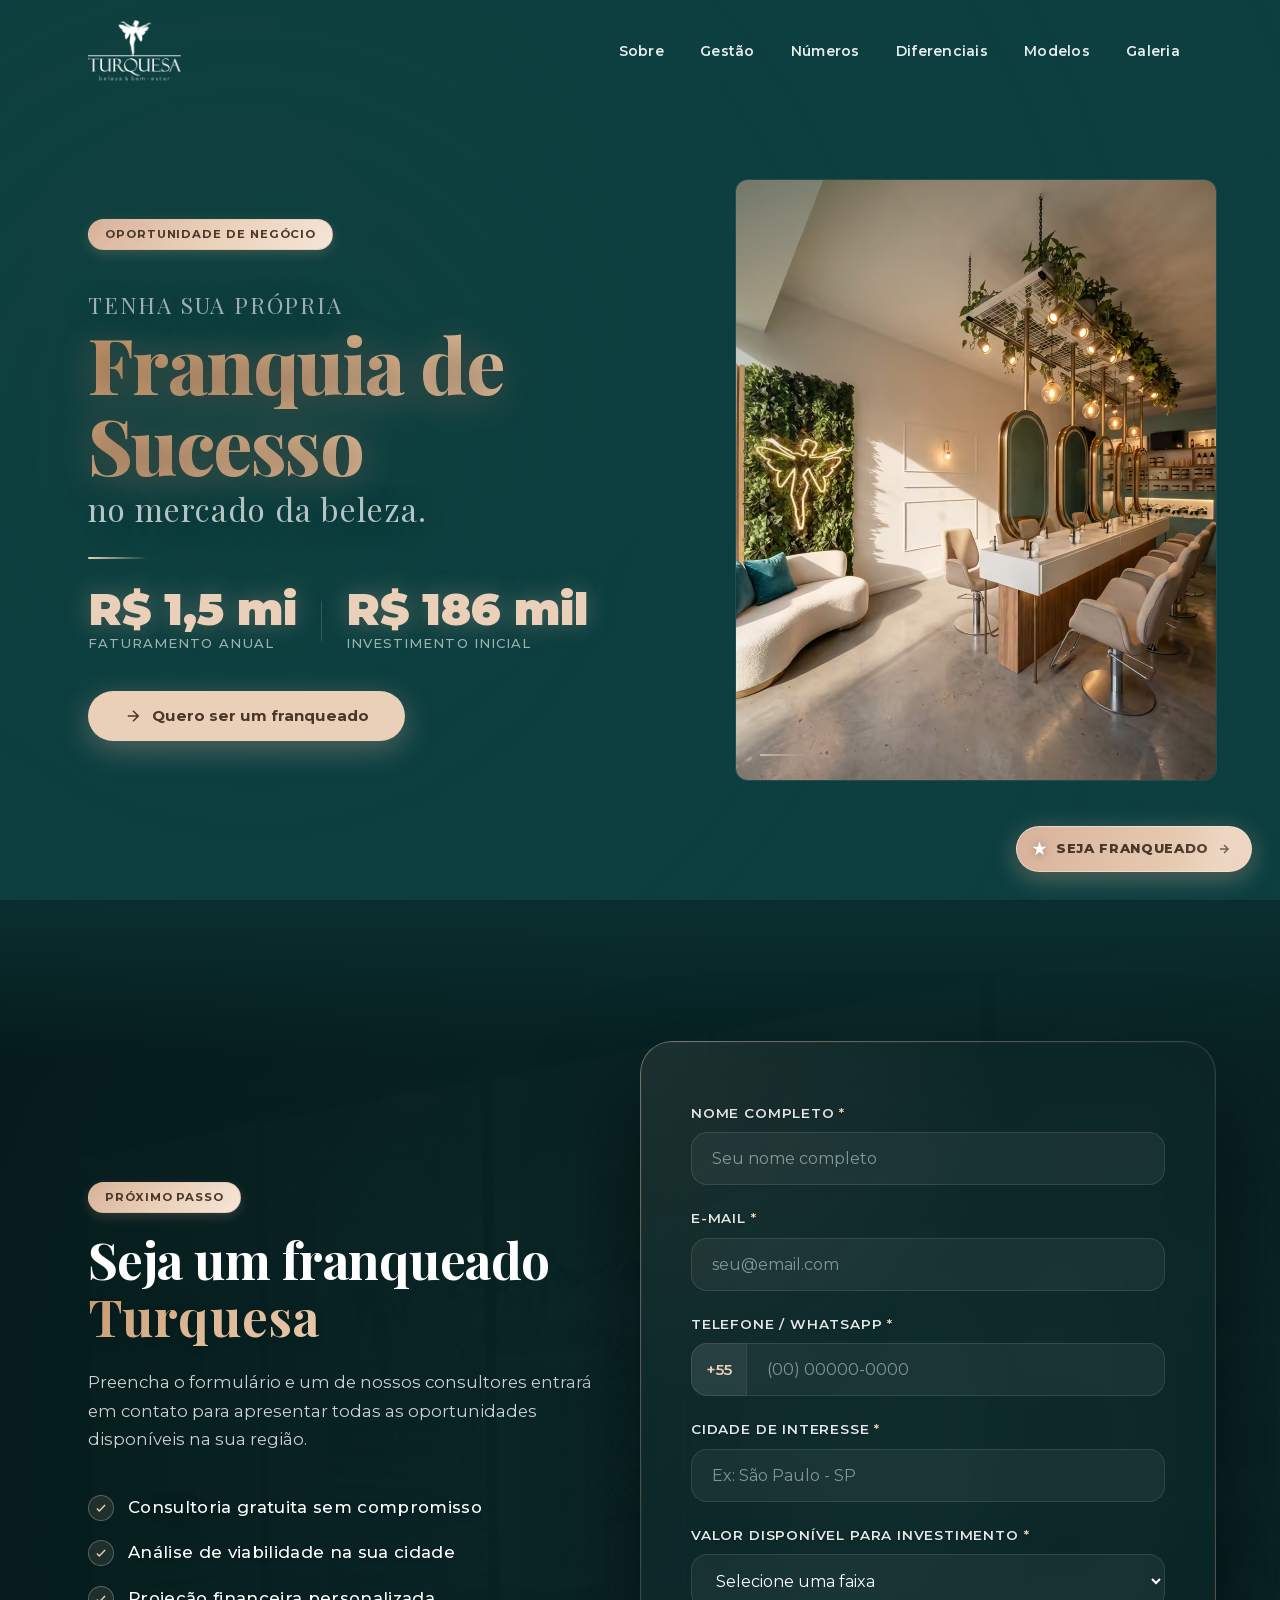
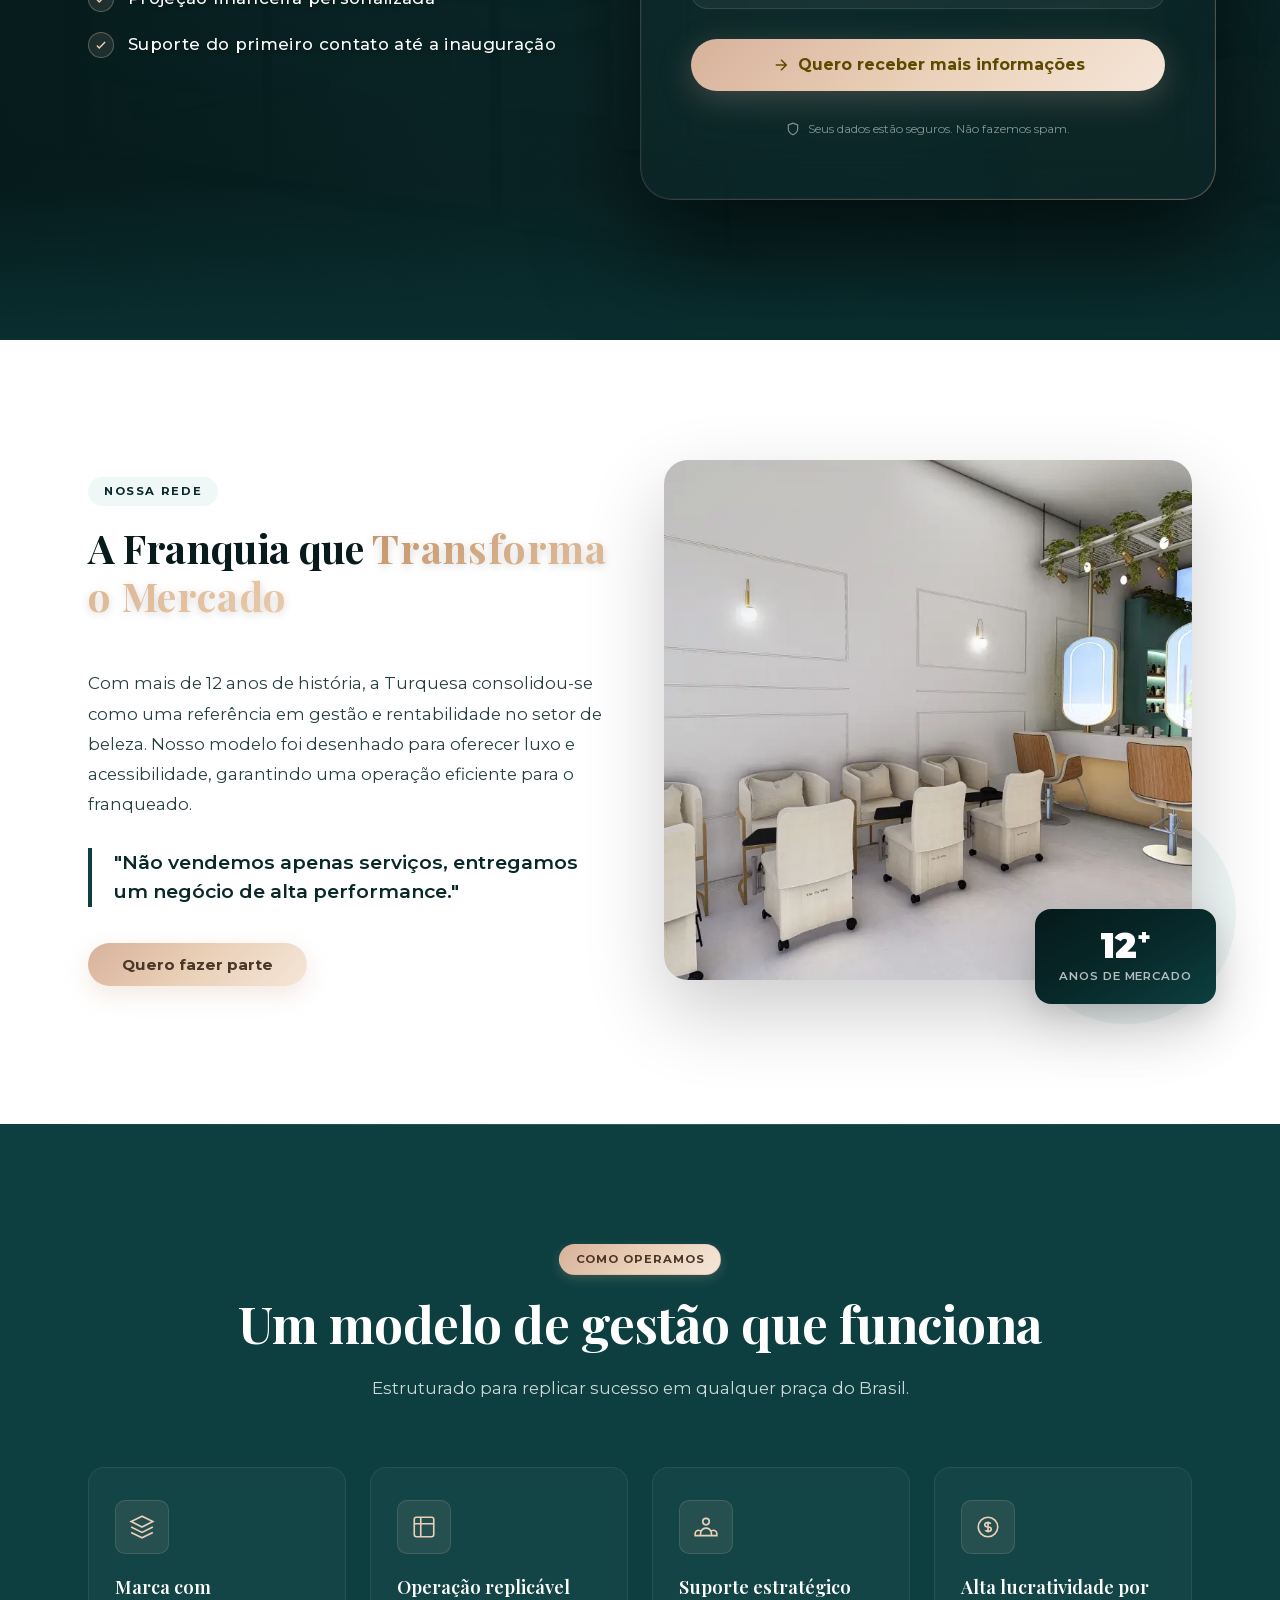
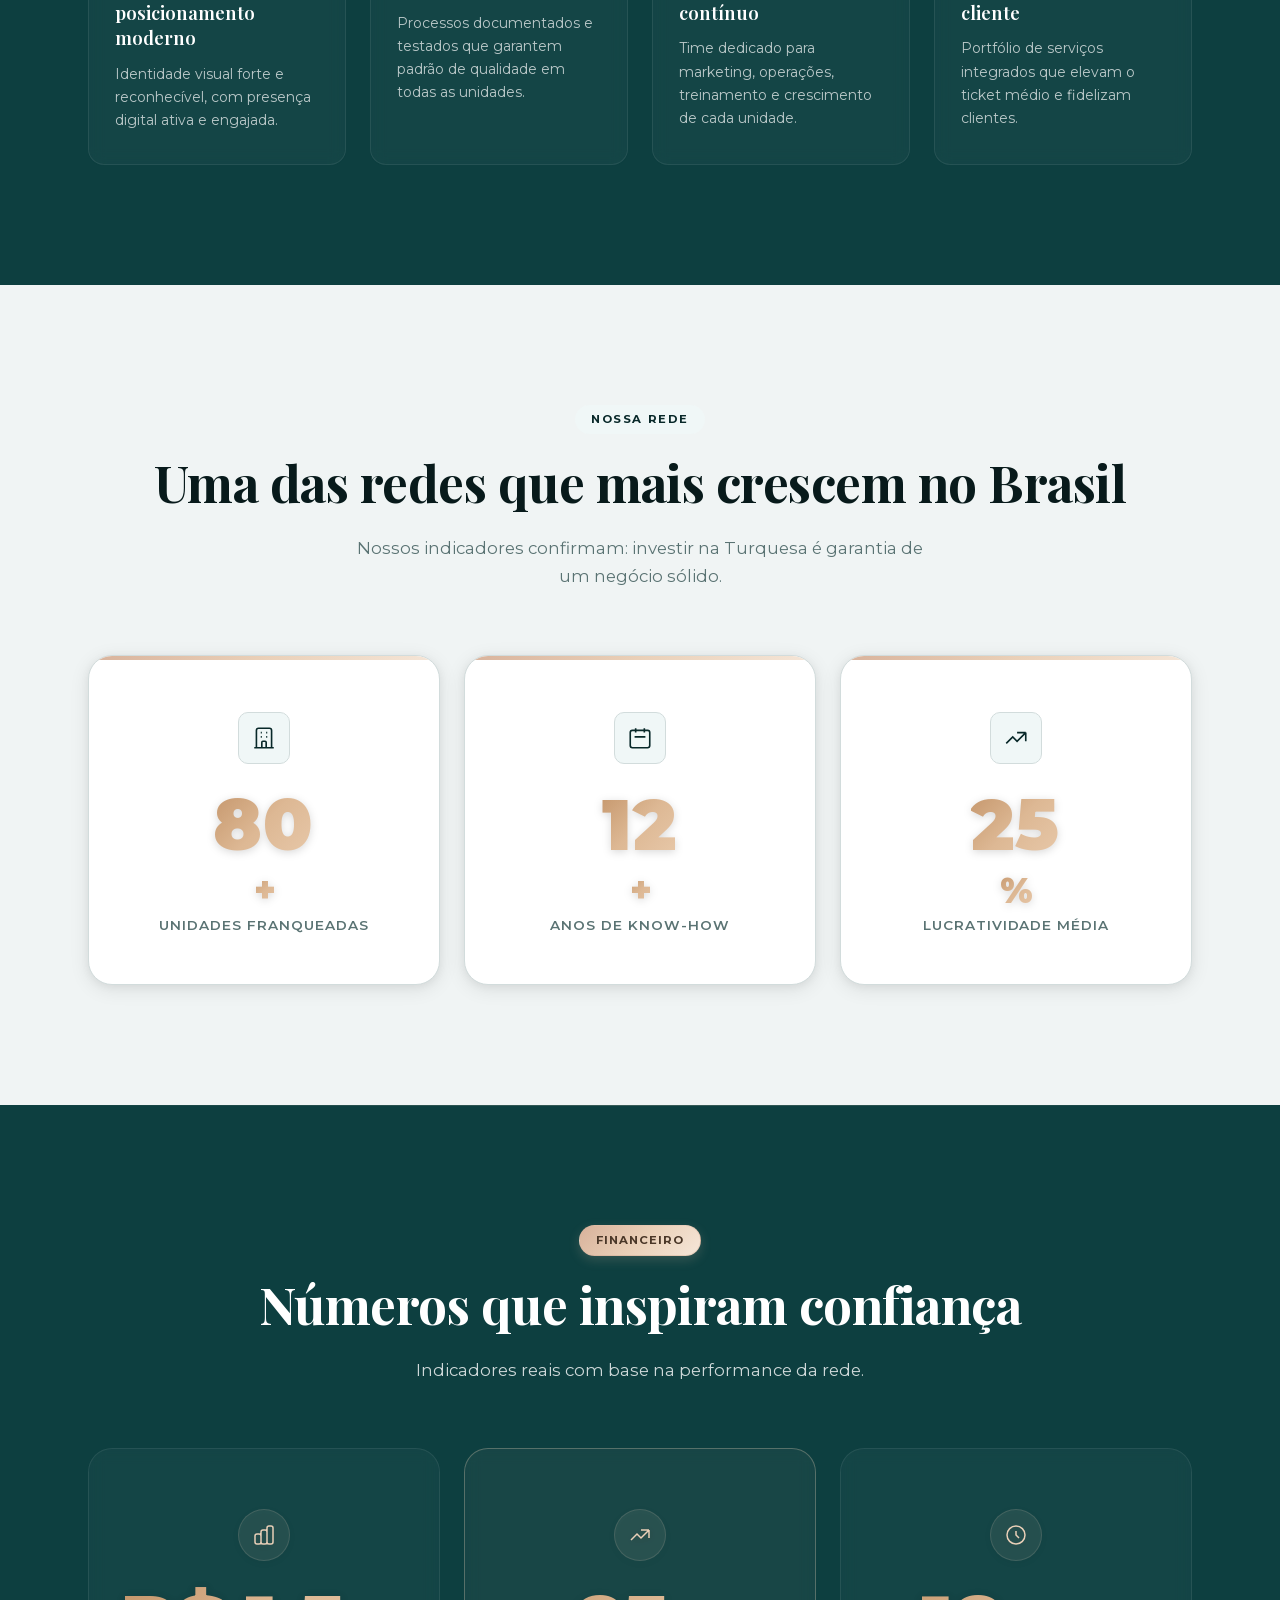
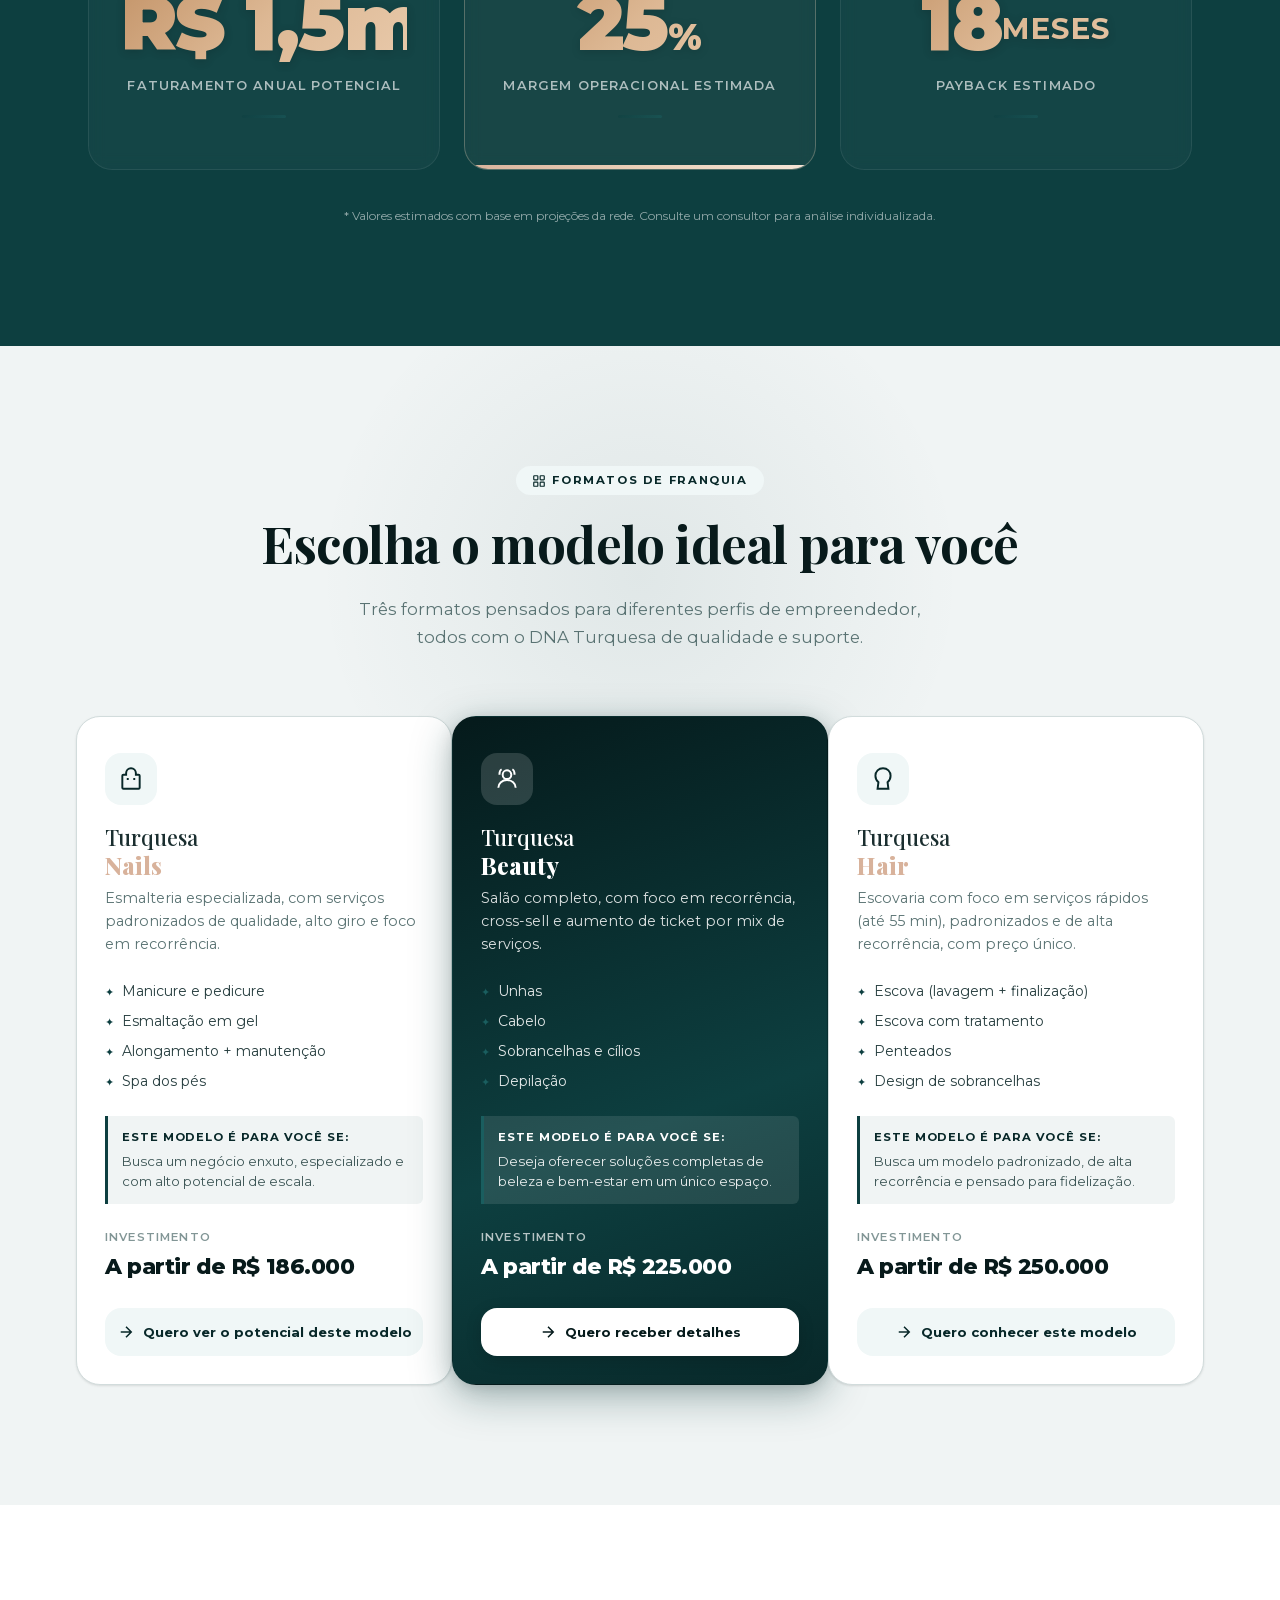
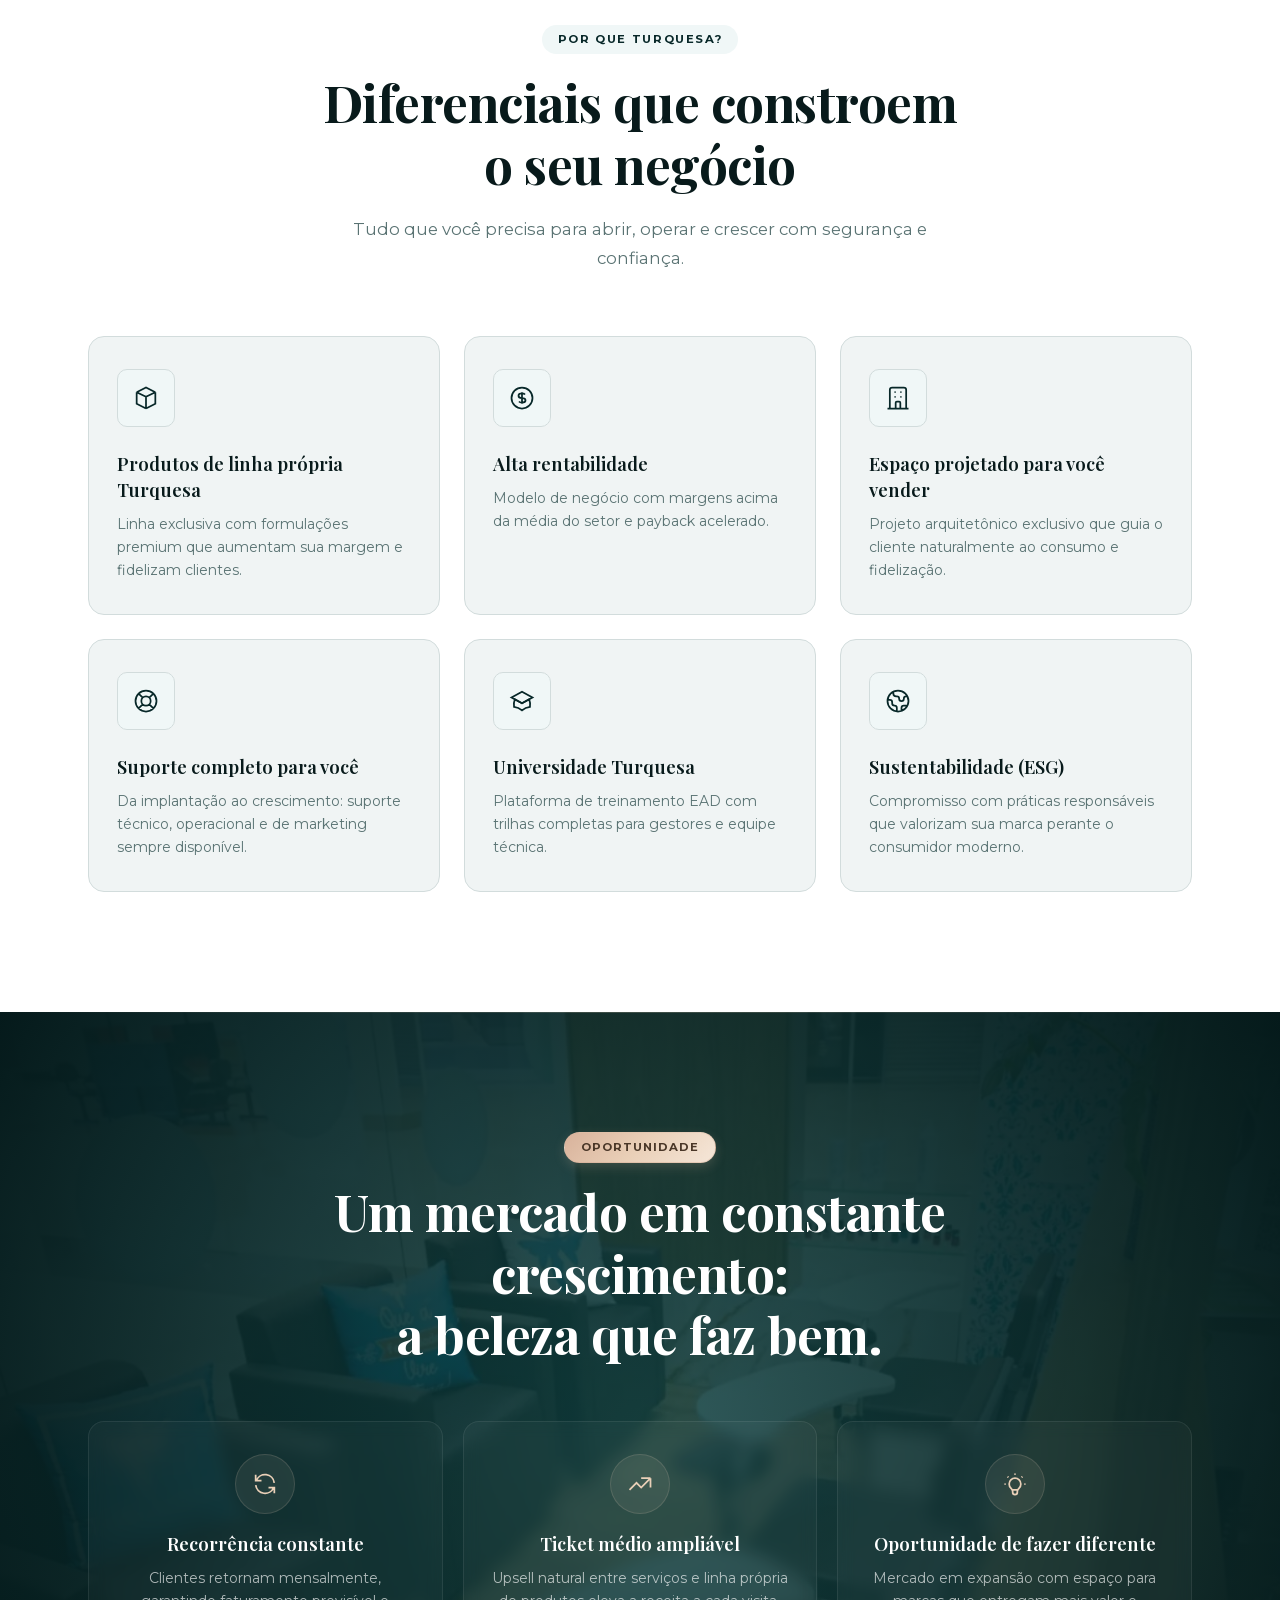
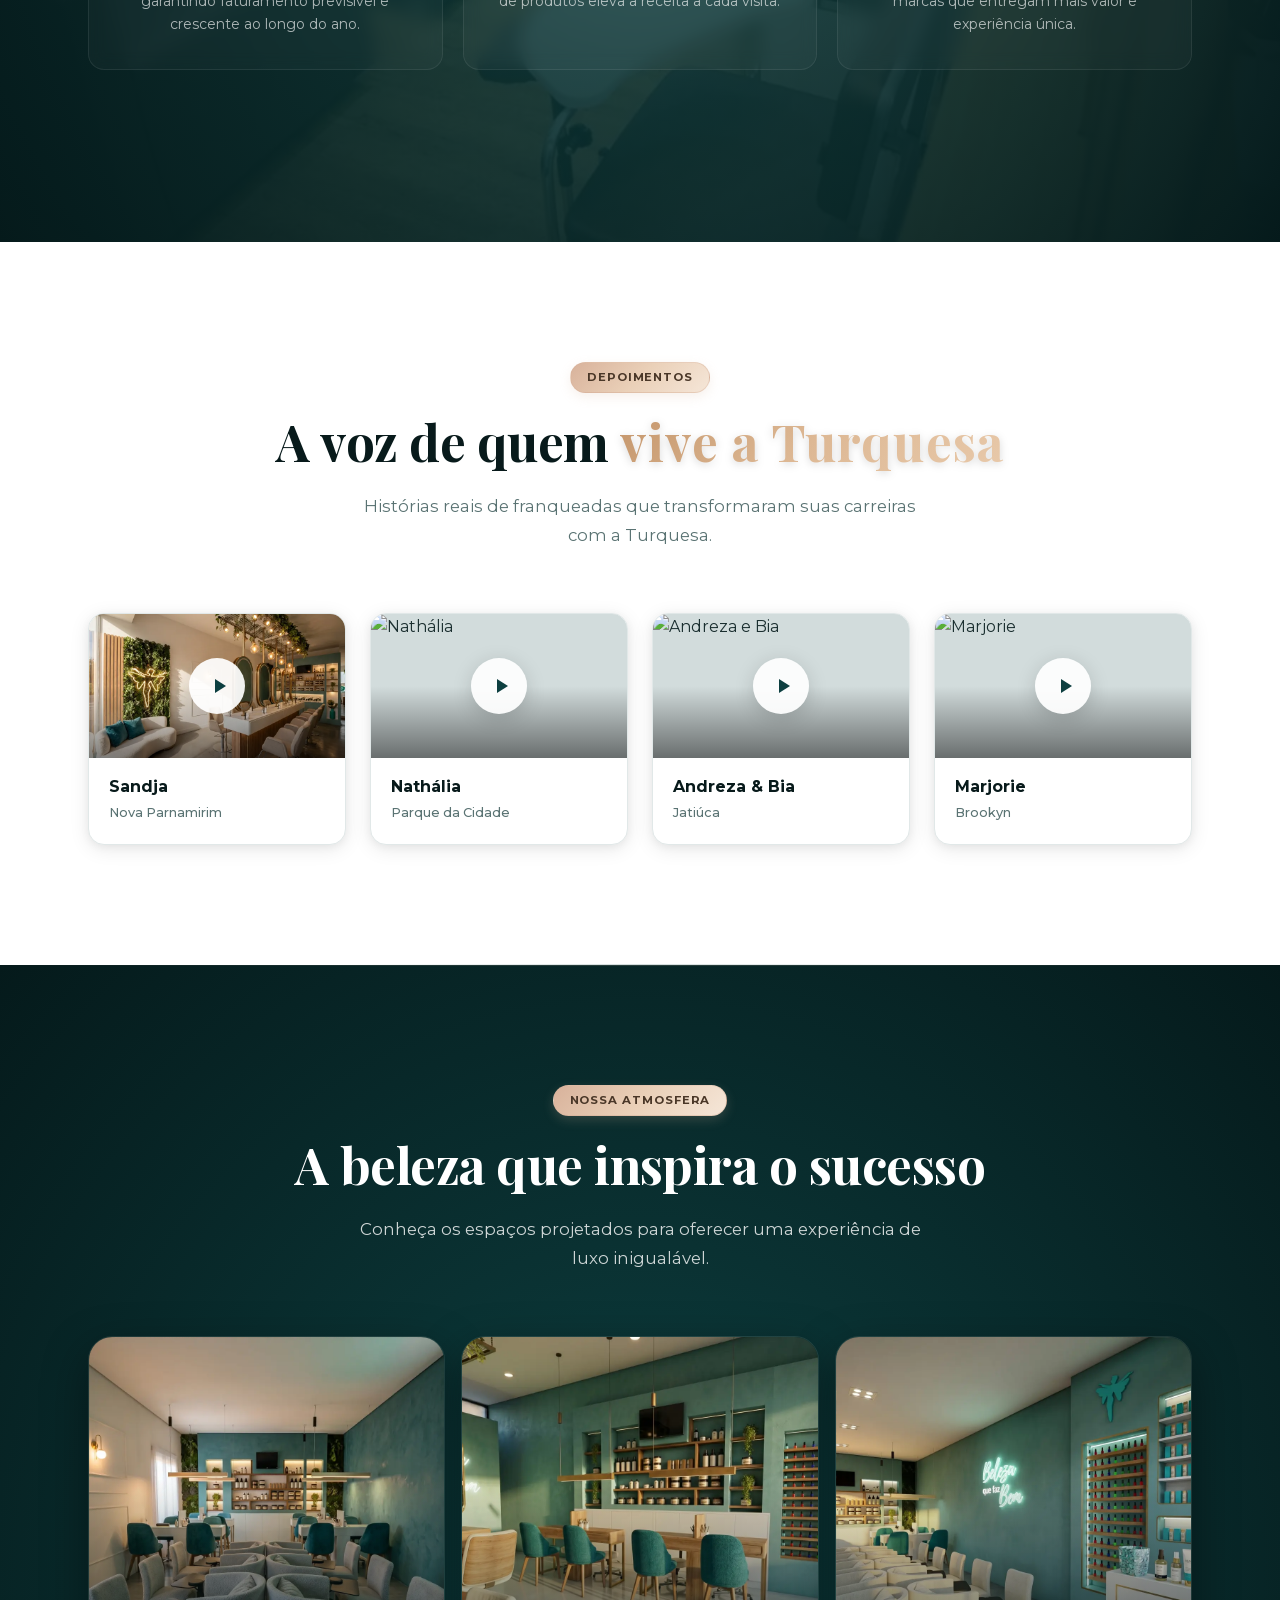
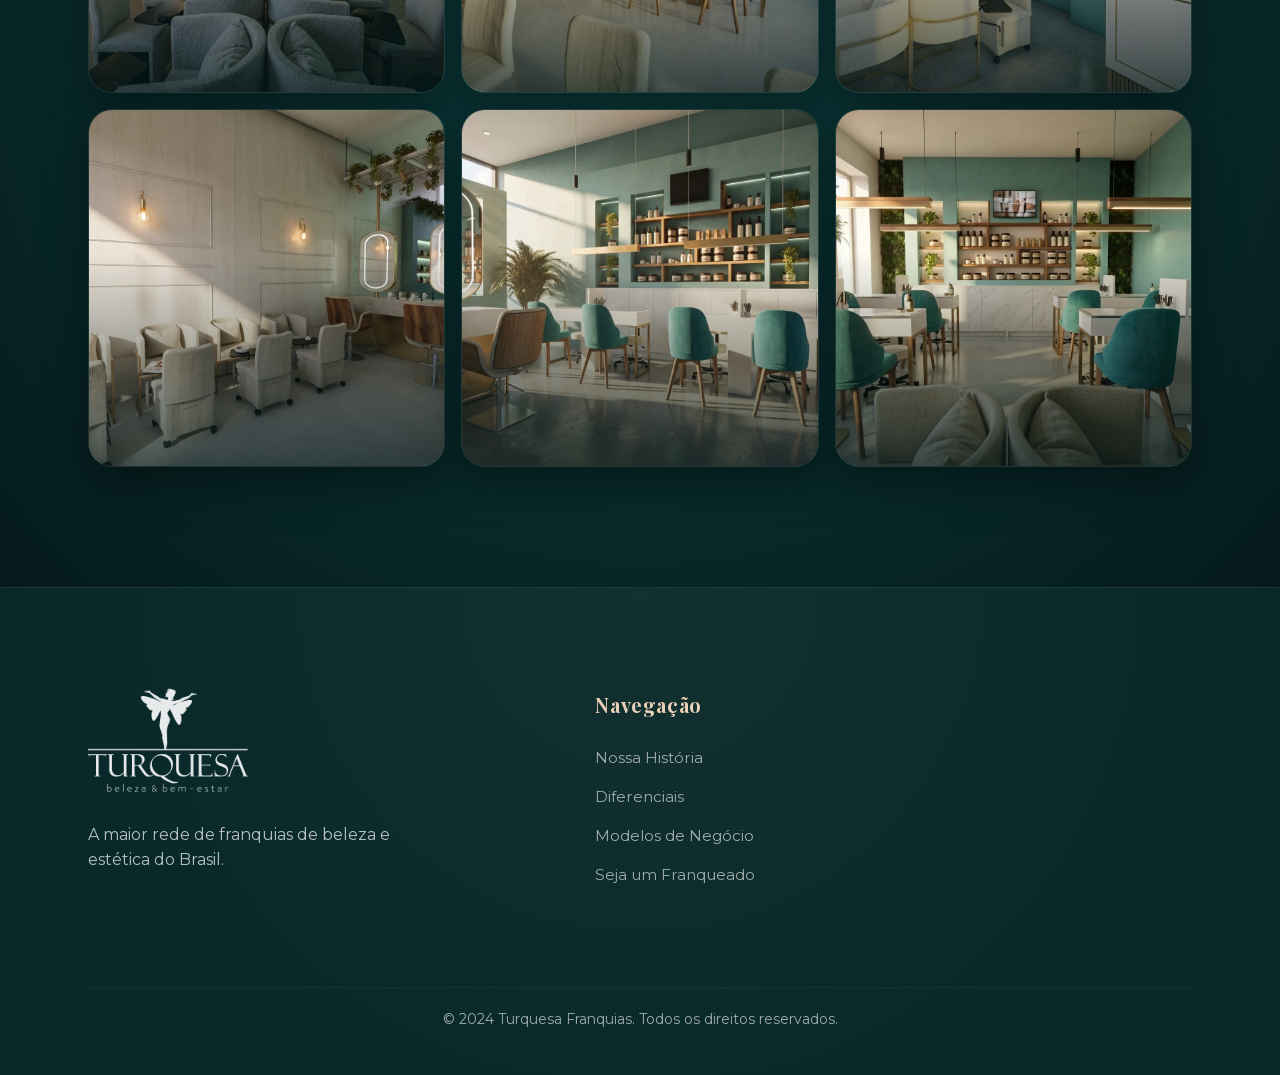
==== index.html @ f32831e0 "perf: otimiza LCP da landing page para <2.5s - self-hosts fontes Montserrat e Playfair Display (remo" ====
<!DOCTYPE html>
<html lang="pt-BR">
<head>
  <meta charset="UTF-8">
  <meta name="viewport" content="width=device-width, initial-scale=1.0">
  <meta name="description" content="Seja um franqueado Turquesa. Franquia de salão de beleza com mais de 12 anos de mercado, 80+ unidades e suporte completo. Empreenda na beleza com quem entende do negócio.">
  <meta name="keywords" content="franquia salão de beleza, franquia turquesa, empreender beleza, franquia rentável, beleza e bem-estar">
  <meta name="robots" content="index, follow">

  <meta property="og:type" content="website">
  <meta property="og:title" content="Turquesa – Franquia de Salão de Beleza">
  <meta property="og:description" content="Mais do que uma franquia: um modelo pensado para crescer com você. 80+ unidades, +12 anos de mercado.">
  <meta property="og:image" content="https://ggbarcelos.github.io/lp_turquesa/img/og-banner.jpg">
  <meta property="og:image:width" content="1200">
  <meta property="og:image:height" content="630">
  <meta property="og:image:alt" content="Interior do salão Turquesa – ambiente sofisticado e moderno">
  <meta property="og:url" content="https://ggbarcelos.github.io/lp_turquesa/">
  <meta property="og:locale" content="pt_BR">
  <meta property="og:site_name" content="Turquesa Franquias">

  <meta name="twitter:card" content="summary_large_image">
  <meta name="twitter:title" content="Turquesa – Franquia de Salão de Beleza">
  <meta name="twitter:description" content="Empreenda na beleza com uma marca que encanta clientes há mais de 12 anos.">
  <meta name="twitter:image" content="https://ggbarcelos.github.io/lp_turquesa/img/og-banner.jpg">
  <meta name="twitter:image:alt" content="Interior do salão Turquesa – ambiente sofisticado e moderno">

  <title>Turquesa – Franquia de Salão de Beleza</title>

  <link rel="icon" type="image/x-icon" href="img/favicon/favicon.ico">
  <link rel="icon" type="image/png" sizes="16x16" href="img/favicon/favicon-16x16.png">
  <link rel="icon" type="image/png" sizes="32x32" href="img/favicon/favicon-32x32.png">
  <link rel="icon" type="image/png" sizes="96x96" href="img/favicon/favicon-96x96.png">
  <link rel="apple-touch-icon" sizes="180x180" href="img/favicon/favicon-180x180.png">
  <link rel="icon" type="image/png" sizes="192x192" href="img/favicon/favicon-192x192.png">
  <link rel="icon" type="image/png" sizes="512x512" href="img/favicon/favicon-512x512.png">
  <meta name="theme-color" content="#0D3F40">
  <link rel="preconnect" href="https://i.ytimg.com">
  <link rel="preload" as="image" href="img/img_hero.avif" fetchpriority="high" media="(min-width: 768px)">
  <link rel="preload" as="image" href="img/img_hero-mobile.avif" fetchpriority="high" media="(max-width: 767.98px)">
  <link rel="preload" as="font" type="font/woff2" crossorigin href="fonts/montserrat.woff2" fetchpriority="high">
  <link rel="preload" as="font" type="font/woff2" crossorigin href="fonts/playfair-display.woff2">
  <style>
    @font-face{font-family:'Montserrat';font-style:normal;font-weight:300 900;font-display:swap;src:url('fonts/montserrat.woff2') format('woff2')}
    @font-face{font-family:'Playfair Display';font-style:normal;font-weight:400 900;font-display:swap;src:url('fonts/playfair-display.woff2') format('woff2')}
  </style>
  <style>
    :root{--green:#0D3F40;--green-dark:#082829;--green-deep:#051a1b;--green-light:#1a5e5f;--green-pale:#f0f7f7;--green-glow:rgba(13,63,64,0.3);--gold:#EAD0B8;--gold-dark:#D8B29B;--gold-light:#F5E6D8;--white:#FFFFFF;--gray-50:#F0F4F4;--gray-100:#E1E8E8;--gray-200:#D2DCDC;--gray-300:#B4C3C3;--gray-400:#829696;--gray-500:#5A7373;--gray-600:#3C5555;--gray-700:#283F40;--gray-800:#1A2E2F;--gray-900:#081A1B;--gradient:linear-gradient(135deg,var(--green-deep),var(--green),var(--green-light));--gradient-dark:linear-gradient(150deg,var(--green-deep) 0%,var(--green-dark) 50%,var(--green) 100%);--gradient-card:linear-gradient(135deg,var(--green),var(--green-light));--gradient-gold:linear-gradient(135deg,var(--gold-dark) 0%,var(--gold) 50%,var(--gold-light) 100%);--shadow-sm:0 1px 3px rgba(0,0,0,0.07),0 1px 2px rgba(0,0,0,0.04);--shadow-md:0 4px 20px rgba(0,0,0,0.09),0 2px 8px rgba(0,0,0,0.05);--shadow-lg:0 20px 60px rgba(0,0,0,0.14),0 8px 24px rgba(0,0,0,0.08);--shadow-xl:0 32px 80px rgba(0,0,0,0.20);--shadow-green:0 8px 32px rgba(13,63,64,0.25);--shadow-gold:0 8px 32px rgba(216,178,155,0.25);--shadow-turquesa:0 8px 32px rgba(13,63,64,0.15);--turquesa:var(--green);--turquesa-dark:var(--green-dark);--turquesa-deep:var(--green-deep);--turquesa-light:var(--green-light);--turquesa-pale:var(--green-pale);--radius-xs:6px;--radius-sm:10px;--radius-md:16px;--radius-lg:24px;--radius-xl:32px;--radius-full:9999px;--font-sans:'Montserrat',-apple-system,BlinkMacSystemFont,'Segoe UI',sans-serif;--font-serif:'Playfair Display',serif;--ease-out:cubic-bezier(0.22,1,0.36,1);--ease-in-out:cubic-bezier(0.4,0,0.2,1);--transition:0.3s var(--ease-in-out);--transition-slow:0.6s var(--ease-out);--container:1200px;--section-py:clamp(72px,10vw,120px)}*,*::before,*::after{box-sizing:border-box;margin:0;padding:0}html{scroll-behavior:smooth;font-size:16px;-webkit-text-size-adjust:100%}body{font-family:var(--font-sans);color:var(--gray-800);background:var(--white);line-height:1.65;overflow-x:hidden;-webkit-font-smoothing:antialiased;-moz-osx-font-smoothing:grayscale}img{max-width:100%;height:auto;display:block}a{color:inherit;text-decoration:none;transition:color var(--transition)}ul,ol{list-style:none}button{font-family:inherit;cursor:pointer;border:none;background:none}.highlight-gold{background:linear-gradient(135deg,#c4956a 0%,#ddb894 50%,#e8c9aa 100%);-webkit-background-clip:text;-webkit-text-fill-color:transparent;background-clip:text;color:transparent !important;font-weight:700;letter-spacing:0.02em;filter:drop-shadow(0 2px 4px rgba(0,0,0,0.15))}.container{width:100%;max-width:var(--container);margin:0 auto;padding:0 clamp(20px,5vw,48px)}.section-header{text-align:center;margin-bottom:clamp(40px,6vw,64px)}.section-title{font-family:var(--font-serif);font-size:clamp(2rem,4.5vw,3.2rem);font-weight:700;line-height:1.2;color:var(--gray-900);margin-bottom:20px;letter-spacing:-0.01em}.section-title--white{color:var(--white)}.section-subtitle{font-family:var(--font-sans);font-size:clamp(0.95rem,2vw,1.05rem);color:var(--gray-500);max-width:580px;margin:0 auto;line-height:1.7}.section-subtitle--white{color:rgba(255,255,255,0.8)}.label{display:inline-flex;align-items:center;gap:6px;font-family:var(--font-sans);font-size:0.72rem;font-weight:700;letter-spacing:0.14em;text-transform:uppercase;color:var(--green-dark);background:var(--green-pale);padding:5px 16px;border-radius:var(--radius-full);margin-bottom:18px}.label--gold{color:#4a3728;background:var(--gradient-gold);border:1px solid rgba(216,178,155,0.4);box-shadow:0 4px 12px rgba(216,178,155,0.2);font-weight:700;letter-spacing:0.08em;text-transform:uppercase;font-size:0.72rem}.btn{display:inline-flex;align-items:center;justify-content:center;gap:8px;font-family:var(--font-sans);font-weight:600;font-size:0.95rem;line-height:1;border-radius:var(--radius-full);border:2px solid transparent;cursor:pointer;text-decoration:none;transition:all var(--transition);white-space:nowrap;position:relative;overflow:hidden}.btn svg{width:18px;height:18px;flex-shrink:0;transition:transform var(--transition)}.btn:hover svg{transform:translateX(3px)}[data-animate],[data-animate-hero]{opacity:0;transform:translateY(28px);transition:opacity 0.75s var(--ease-out),transform 0.75s var(--ease-out)}[data-animate-hero]:nth-child(2){transition-delay:0.15s}[data-animate-hero]:nth-child(3){transition-delay:0.30s}[data-animate-hero]:nth-child(4){transition-delay:0.45s}[data-animate].animated,[data-animate-hero].animated{opacity:1;transform:translateY(0)}.header{position:fixed;top:0;left:0;right:0;z-index:1000;padding:20px 0;transition:all var(--transition)}.header.scrolled{background:rgba(255,255,255,0.96);backdrop-filter:blur(16px);-webkit-backdrop-filter:blur(16px);box-shadow:0 2px 24px rgba(0,0,0,0.08);padding:14px 0}.header__inner{display:flex;align-items:center;justify-content:space-between;gap:24px}.header__logo img{height:64px;width:auto;transition:filter var(--transition),opacity var(--transition)}.header:not(.scrolled) .header__logo img{filter:brightness(0) invert(1)}.header__nav{align-items:center;gap:12px}.header__nav .nav-link{font-family:var(--font-sans);font-size:0.875rem;font-weight:600;color:var(--gray-800) !important;transition:all var(--transition);letter-spacing:0.02em;padding:0.5rem 0.75rem;border-radius:var(--radius-sm)}.header:not(.scrolled) .header__nav .nav-link{color:rgba(255,255,255,0.9) !important}.header__nav .nav-link:hover{color:var(--gold-dark) !important;transform:translateY(-1px)}.header:not(.scrolled) .header__nav .nav-link:hover{color:var(--gold-light) !important}.header__menu-btn{display:flex;flex-direction:column;justify-content:center;gap:5px;width:36px;height:36px;cursor:pointer;background:none;outline:none !important}.header__menu-btn:focus{box-shadow:none !important}.header__menu-btn span{display:block;width:22px;height:2px;border-radius:2px;background:var(--white);transition:all var(--transition)}.header.scrolled .header__menu-btn span{background:var(--gold-dark)}#headerNav.collapsing,#headerNav.show{position:fixed;top:72px;left:0;right:0;background:var(--green-deep);backdrop-filter:blur(16px);padding:24px;box-shadow:0 10px 40px rgba(0,0,0,0.5);z-index:999;border-bottom:1px solid rgba(234,208,184,0.1)}#headerNav.show .header__nav{flex-direction:column;align-items:center;gap:16px}#headerNav.show .header__nav .nav-link{font-size:1.05rem;font-weight:600;color:var(--white) !important;letter-spacing:0.05em;text-transform:uppercase;text-align:center;padding:0.6rem 1rem}#headerNav.show .header__nav .nav-link:hover{color:var(--gold) !important}.hero{position:relative;min-height:100svh;display:flex;align-items:center;justify-content:center;text-align:center;padding-bottom:60px;overflow:hidden}.hero__bg{position:absolute;inset:0;background-color:#0D3F40;background-image:radial-gradient(circle at 15% 25%,rgba(255,215,0,0.04) 0%,transparent 45%),radial-gradient(circle at 85% 75%,rgba(13,63,64,0.08) 0%,transparent 50%);background-size:cover;background-position:center;background-repeat:no-repeat;will-change:transform;animation:slowZoom 24s ease-in-out infinite alternate}@keyframes slowZoom{from{transform:scale(1.0)}to{transform:scale(1.08)}}.hero__overlay{position:absolute;inset:0;background:radial-gradient(circle at 20% 50%,rgba(13,63,64,0.6) 0%,rgba(13,63,64,0.95) 100%)}.hero__content{position:relative;z-index:2;width:100%;padding-top:180px;padding-bottom:60px;text-align:left}.hero__text{max-width:680px}@media (max-width:991.98px){.hero__text{margin-bottom:40px}.hero{text-align:center;padding-top:10px}.hero__content{padding-top:80px}.hero__stats{justify-content:center !important}.hero__divider{margin-left:auto;margin-right:auto}.hero__cta-wrap{text-align:center}.hero__visual{min-height:340px}.hero__image-card{position:relative;inset:auto;height:340px;border-radius:16px}.hero__visual::after{border-radius:16px}}.hero__badge{margin-bottom:24px}.hero__headline{font-family:var(--font-serif);margin-bottom:0;text-shadow:0 4px 32px rgba(0,0,0,0.4)}.hero__headline-pre{display:block;font-size:clamp(1rem,2vw,1.4rem);font-weight:400;letter-spacing:0.08em;text-transform:uppercase;color:rgba(255,255,255,0.6);margin-bottom:4px}.hero__headline-main{display:block;font-size:clamp(2.8rem,6vw,5rem);font-weight:800;line-height:1.05;letter-spacing:-0.02em;margin-bottom:6px;filter:drop-shadow(0 4px 16px rgba(216,178,155,0.35))}.hero__headline-post{display:block;font-size:clamp(1.3rem,2.8vw,2rem);font-weight:300;color:rgba(255,255,255,0.7);letter-spacing:0.03em}.hero__divider{display:flex;align-items:center;margin:28px 0;max-width:320px}.hero__divider span{display:block;width:60px;height:2px;background:linear-gradient(to right,var(--gold),transparent);border-radius:2px}.hero__stats{display:flex;align-items:center;gap:24px;margin-bottom:36px}.hero__stat{display:flex;flex-direction:column;gap:2px}.hero__stat-value{font-family:var(--font-sans);font-size:clamp(1.8rem,4vw,2.8rem);font-weight:900;line-height:1;color:var(--gold) !important;-webkit-text-fill-color:var(--gold) !important;text-shadow:0 0 24px rgba(216,178,155,0.35)}.hero__stat-label{font-size:clamp(0.7rem,1.2vw,0.82rem);font-weight:500;color:rgba(255,255,255,0.6);text-transform:uppercase;letter-spacing:0.08em}.hero__stat-divider{width:1px;height:40px;background:rgba(255,255,255,0.15)}.hero__cta-wrap{margin-top:8px}.hero__cta-wrap .btn--hero{display:inline-flex;align-items:center;gap:10px;background:var(--gold);color:#4a3728;font-weight:700;font-size:0.95rem;padding:16px 36px;border-radius:50px;border:none;transition:all 0.3s ease;box-shadow:0 8px 30px rgba(216,178,155,0.35)}.hero__cta-wrap .btn--hero:hover{transform:translateY(-3px);box-shadow:0 12px 40px rgba(216,178,155,0.5);background:#e8d5c0}.hero__cta-wrap .btn--hero svg{width:18px;height:18px}.hero__visual{position:relative;display:flex;align-items:center;justify-content:center;min-height:600px;height:100%}.hero__image-card{position:absolute;inset:0;background-image:image-set(url('img/img_hero.avif') type('image/avif') 1x,url('img/img_hero.webp') type('image/webp') 1x);background-size:cover;background-position:60% center;background-repeat:no-repeat;border-radius:12px;box-shadow:0 0 0 1px rgba(216,178,155,0.12)}.hero__image-accent{position:absolute;bottom:24px;left:24px;width:48px;height:2px;background:linear-gradient(90deg,var(--gold),transparent);z-index:2;opacity:0.7}.hero__visual::after{content:'';position:absolute;inset:0;background:linear-gradient(135deg,rgba(13,63,64,0.35) 0%,transparent 40%);border-radius:12px;pointer-events:none;z-index:1}@media (max-width:767.98px){.hero__visual .hero__image-card{background-image:image-set(url('img/img_hero-mobile.avif') type('image/avif') 1x,url('img/img_hero-mobile.webp') type('image/webp') 1x)}}.hero__headline{font-family:var(--font-sans);font-size:clamp(2.1rem,5.5vw,3.8rem);font-weight:800;line-height:1.2;color:var(--white);margin-bottom:22px;text-shadow:0 2px 24px rgba(0,0,0,0.3);letter-spacing:-0.02em}.fab-cta{position:fixed;bottom:28px;right:28px;z-index:900;display:inline-flex;align-items:center;gap:8px;padding:11px 20px 11px 14px;border-radius:var(--radius-full);background:linear-gradient(110deg,var(--gold-dark) 0%,var(--gold) 40%,var(--gold-dark) 70%,var(--gold) 100%);background-size:220% 100%;animation:fabSlideIn 0.7s var(--ease-out) both,fabShimmer 3.2s linear 1.5s infinite;color:#4a3728;font-family:var(--font-sans);font-size:0.82rem;font-weight:700;letter-spacing:0.04em;text-transform:uppercase;text-decoration:none;white-space:nowrap;box-shadow:0 0 0 0 rgba(216,178,155,0),0 6px 24px rgba(216,178,155,0.4),0 2px 6px rgba(0,0,0,0.22);border:1.5px solid rgba(255,255,255,0.4);transform:translateY(0) scale(1);opacity:1;transition:transform 0.35s var(--ease-out),opacity 0.35s var(--ease-out),box-shadow 0.3s var(--ease-in-out);overflow:visible}.fab-cta.fab-cta--hidden{opacity:0;pointer-events:none;transform:translateY(20px) scale(0.9)}.fab-cta__label{font-size:0.82rem;font-weight:800;letter-spacing:0.05em}.fab-cta__icon{width:17px;height:17px;flex-shrink:0;filter:drop-shadow(0 1px 4px rgba(0,0,0,0.3));animation:fabStar 1.8s ease-in-out 0.8s infinite alternate}.fab-cta__icon:not(.fab-cta__icon--star){display:none}.fab-cta__icon--star{display:block;color:#fff}.fab-cta__arrow{width:14px;height:14px;flex-shrink:0;opacity:0.9;transition:transform 0.3s var(--ease-out)}@keyframes fabSlideIn{from{opacity:0;transform:translateY(52px) scale(0.84)}to{opacity:1;transform:translateY(0) scale(1)}}@keyframes fabShimmer{0%{background-position:100% 0}100%{background-position:-100% 0}}@keyframes fabStar{from{transform:scale(1) rotate(-5deg);filter:drop-shadow(0 1px 4px rgba(0,0,0,0.3))}to{transform:scale(1.22) rotate(8deg);filter:drop-shadow(0 2px 8px rgba(255,255,255,0.5))}}.row{--bs-gutter-x:1.5rem;--bs-gutter-y:0;display:flex;flex-wrap:wrap;margin-top:calc(-1 * var(--bs-gutter-y));margin-right:calc(-0.5 * var(--bs-gutter-x));margin-left:calc(-0.5 * var(--bs-gutter-x))}.row > *{box-sizing:border-box;flex-shrink:0;width:100%;max-width:100%;padding-right:calc(var(--bs-gutter-x) * 0.5);padding-left:calc(var(--bs-gutter-x) * 0.5);margin-top:var(--bs-gutter-y)}.col-sm-6{flex:0 0 auto}@media (min-width:576px){.col-sm-6{width:50%}}.col-md-6,.col-md-4{flex:0 0 auto}@media (min-width:768px){.col-md-6{width:50%}.col-md-4{width:33.333333%}}.col-lg-3,.col-lg-4,.col-lg-5,.col-lg-6,.col-lg-7{flex:0 0 auto}@media (min-width:992px){.col-lg-3{width:25%}.col-lg-4{width:33.333333%}.col-lg-5{width:41.666667%}.col-lg-6{width:50%}.col-lg-7{width:58.333333%}}.g-3{--bs-gutter-x:1rem;--bs-gutter-y:1rem}.g-4{--bs-gutter-x:1.5rem;--bs-gutter-y:1.5rem}.gy-5{--bs-gutter-y:3rem}@media (min-width:992px){.gx-lg-5{--bs-gutter-x:3rem}}.align-items-center{align-items:center !important}.justify-content-center{justify-content:center !important}.h-100{height:100% !important}.ms-auto{margin-left:auto !important}.m-0{margin:0 !important}.mb-4{margin-bottom:1.5rem !important}.p-0{padding:0 !important}.border-0{border:0 !important}.shadow-none{box-shadow:none !important}@media (min-width:992px){.mb-lg-0{margin-bottom:0 !important}}@media (min-width:1400px){.gap-xxl-4{gap:1.5rem !important}}.navbar{position:relative;display:flex;flex-wrap:wrap;align-items:center;justify-content:space-between}.navbar-brand{padding-top:0.3125rem;padding-bottom:0.3125rem;margin-right:1rem}.navbar-toggler{padding:0.25rem 0.75rem;font-size:1.25rem;line-height:1;background-color:transparent;border:0;border-radius:0.25rem}.navbar-nav{display:flex;flex-direction:column;padding-left:0;margin-bottom:0;list-style:none}.nav-link{display:block;padding:0.5rem 1rem}.nav-item{list-style:none}.navbar-collapse{flex-basis:100%;flex-grow:1;align-items:center}.collapse:not(.show){display:none}@media (min-width:768px){.navbar-expand-md{flex-wrap:nowrap;justify-content:flex-start}.navbar-expand-md .navbar-nav{flex-direction:row}.navbar-expand-md .navbar-collapse{display:flex !important;flex-basis:auto}.navbar-expand-md .navbar-toggler{display:none}}
  </style>
  <link rel="preload" as="style" href="css/style.min.css?v=6" onload="this.onload=null;this.rel='stylesheet'">
  <noscript><link rel="stylesheet" href="css/style.min.css?v=6"></noscript>

  <!-- Google Tag Manager -->
  <script>(function(w,d,s,l,i){w[l]=w[l]||[];w[l].push({'gtm.start':new Date().getTime(),event:'gtm.js'});var f=d.getElementsByTagName(s)[0],j=d.createElement(s);j.async=true;j.fetchPriority='low';j.src="https://server.turquesabemestar.com.br/atxdwzsvu.js?"+i;f.parentNode.insertBefore(j,f);})(window,document,'script','dataLayer','cbux3x=HBJOPSMpVUE4RUoyLTMoUgNLQVRGQhwaSAIGCAYRHQcUFBYXEhcMFQdYEBUaShoG');</script>
  <!-- End Google Tag Manager -->
</head>
<body>

  <!-- ===== HEADER ===== -->
  <header class="header" id="header">
    <div class="container">
      <nav class="header__inner navbar navbar-expand-md p-0">
        <a href="#" class="header__logo navbar-brand p-0 m-0" aria-label="Turquesa – Início">
          <img src="img/logo.webp" alt="Turquesa Salão de Beleza" width="93" height="64">
        </a>
        <button class="header__menu-btn navbar-toggler border-0 p-0 shadow-none" type="button" data-bs-toggle="collapse" data-bs-target="#headerNav" aria-controls="headerNav" aria-expanded="false" aria-label="Abrir menu">
          <span></span><span></span><span></span>
        </button>
        <div class="collapse navbar-collapse" id="headerNav">
          <ul class="header__nav navbar-nav ms-auto gap-xxl-4">
            <li class="nav-item"><a href="#sobre" class="nav-link">Sobre</a></li>
            <li class="nav-item"><a href="#gestao" class="nav-link">Gestão</a></li>
            <li class="nav-item"><a href="#numeros" class="nav-link">Números</a></li>
            <li class="nav-item"><a href="#diferenciais" class="nav-link">Diferenciais</a></li>
            <li class="nav-item"><a href="#modelos" class="nav-link">Modelos</a></li>
            <li class="nav-item"><a href="#galeria" class="nav-link">Galeria</a></li>
          </ul>
        </div>
      </nav>
    </div>
  </header>

  <!-- ===== HERO ===== -->
  <section class="hero" id="hero" aria-label="Destaque principal">
    <div class="hero__bg" id="heroBg" role="img" aria-label="Ambiente Turquesa"></div>
    <div class="hero__overlay"></div>
    <div class="container hero__content">
      <div class="row align-items-center gx-lg-5">
        <div class="col-lg-7 hero__text">
          <div class="hero__badge" data-animate-hero>
            <span class="label label--gold">Oportunidade de Negócio</span>
          </div>
          <h1 class="hero__headline" data-animate-hero>
            <span class="hero__headline-pre">Tenha sua própria</span>
            <span class="hero__headline-main highlight-gold">Franquia de Sucesso</span>
            <span class="hero__headline-post">no mercado da beleza.</span>
          </h1>
          <div class="hero__divider" data-animate-hero><span></span></div>
          <div class="hero__stats" data-animate-hero>
            <div class="hero__stat">
              <span class="hero__stat-value">R$ 1,5 mi</span>
              <span class="hero__stat-label">Faturamento anual</span>
            </div>
            <div class="hero__stat-divider"></div>
            <div class="hero__stat">
              <span class="hero__stat-value">R$ 186 mil</span>
              <span class="hero__stat-label">Investimento inicial</span>
            </div>
          </div>
          <div class="hero__cta-wrap" data-animate-hero>
            <a href="#contato" class="btn btn--hero">
              <svg viewBox="0 0 24 24" fill="none" stroke="currentColor" stroke-width="2" aria-hidden="true"><path d="M5 12h14M12 5l7 7-7 7"/></svg>
              Quero ser um franqueado
            </a>
          </div>
        </div>
        <div class="col-lg-5 hero__visual" data-animate-hero>
          <div class="hero__image-card" role="img" aria-label="Ambiente Turquesa"></div>
          <div class="hero__image-accent"></div>
        </div>
      </div>
    </div>
  </section>

  <script>
    (function () {
      document.querySelectorAll('[data-animate-hero]').forEach(function (el) {
        el.classList.add('animated');
      });
    })();
  </script>

  <!-- ===== FORMULÁRIO DE CONVERSÃO ===== -->
  <section class="contato" id="contato" aria-label="Formulário de contato">
    <div class="contato__bg">
      <img src="img/contato-bg.webp" alt="Ambiente de luxo Turquesa" class="contato__bg-img" width="900" height="1200" loading="lazy" decoding="async">
    </div>
    <div class="contato__overlay"></div>
    <div class="container">
      <div class="row align-items-center gx-lg-5">
        <div class="col-lg-6 contato__content mb-4 mb-lg-0" data-animate>
          <span class="label label--gold">Próximo Passo</span>
          <h2 class="section-title section-title--white">Seja um franqueado <span class="highlight-gold">Turquesa</span></h2>
          <p class="section-subtitle section-subtitle--white">Preencha o formulário e um de nossos consultores entrará em contato para apresentar todas as oportunidades disponíveis na sua região.</p>
          <ul class="contato__benefits" aria-label="Benefícios do contato">
            <li class="contato__benefit">
              <span class="contato__check" aria-hidden="true">
                <svg viewBox="0 0 24 24" fill="none" stroke="currentColor" stroke-width="2.5"><path d="M5 13l4 4L19 7"/></svg>
              </span>
              <span>Consultoria gratuita sem compromisso</span>
            </li>
            <li class="contato__benefit">
              <span class="contato__check" aria-hidden="true">
                <svg viewBox="0 0 24 24" fill="none" stroke="currentColor" stroke-width="2.5"><path d="M5 13l4 4L19 7"/></svg>
              </span>
              <span>Análise de viabilidade na sua cidade</span>
            </li>
            <li class="contato__benefit">
              <span class="contato__check" aria-hidden="true">
                <svg viewBox="0 0 24 24" fill="none" stroke="currentColor" stroke-width="2.5"><path d="M5 13l4 4L19 7"/></svg>
              </span>
              <span>Projeção financeira personalizada</span>
            </li>
            <li class="contato__benefit">
              <span class="contato__check" aria-hidden="true">
                <svg viewBox="0 0 24 24" fill="none" stroke="currentColor" stroke-width="2.5"><path d="M5 13l4 4L19 7"/></svg>
              </span>
              <span>Suporte do primeiro contato até a inauguração</span>
            </li>
          </ul>
        </div>
        <div class="col-lg-6 contato__form-wrap" data-animate>
          <form class="form" id="leadForm" autocomplete="nope" aria-label="Formulário de interesse em franquia">
            <div class="form__group">
              <label for="nome">Nome completo <span aria-label="obrigatório">*</span></label>
              <input type="text" id="nome" name="nome" placeholder="Seu nome completo" required autocomplete="nope">
              <span class="form__error" id="erro-nome" role="alert">Por favor, informe seu nome completo.</span>
            </div>
            <div class="form__group">
              <label for="email">E-mail <span aria-label="obrigatório">*</span></label>
              <input type="email" id="email" name="email" placeholder="seu@email.com" required autocomplete="nope">
              <span class="form__error" id="erro-email" role="alert">Informe um e-mail válido.</span>
            </div>
            <div class="form__group">
              <label for="telefone">Telefone / WhatsApp <span aria-label="obrigatório">*</span></label>
              <div class="input-with-prefix">
                <span class="input-prefix">+55</span>
                <input type="tel" id="telefone" name="telefone" placeholder="(00) 00000-0000" required autocomplete="nope" maxlength="15">
              </div>
              <span class="form__error" id="erro-telefone" role="alert">Informe um telefone com DDD.</span>
            </div>
            <div class="form__group">
              <label for="cidade">Cidade de interesse <span aria-label="obrigatório">*</span></label>
              <input type="text" id="cidade" name="cidade" placeholder="Ex: São Paulo - SP" required autocomplete="nope">
              <span class="form__error" id="erro-cidade" role="alert">Informe a cidade de interesse.</span>
            </div>
            <div class="form__group">
              <label for="investimento">Valor disponível para investimento <span aria-label="obrigatório">*</span></label>
              <select id="investimento" name="investimento" required>
                <option value="">Selecione uma faixa</option>
                <option value="150 a 200 mil">150 a 200 mil</option>
                <option value="200 a 300 mil">200 a 300 mil</option>
                <option value="300 a 400 mil">300 a 400 mil</option>
              </select>
              <span class="form__error" id="erro-investimento" role="alert">Selecione a faixa de investimento.</span>
            </div>
            <button type="submit" class="btn btn--form">
              <svg viewBox="0 0 24 24" fill="none" stroke="currentColor" stroke-width="2" aria-hidden="true"><path d="M5 12h14M12 5l7 7-7 7"/></svg>
              Quero receber mais informações
            </button>
            <p class="form__privacy" role="note">
              <svg viewBox="0 0 24 24" fill="none" stroke="currentColor" stroke-width="2" aria-hidden="true" style="width:14px;height:14px;display:inline;vertical-align:middle;margin-right:4px"><path d="M12 22s8-4 8-10V5l-8-3-8 3v7c0 6 8 10 8 10z"/></svg>
              Seus dados estão seguros. Não fazemos spam.
            </p>
          </form>
          <div class="form__network-error" id="formNetworkError" style="display:none;" role="alert" aria-live="assertive">
            <svg viewBox="0 0 24 24" fill="none" stroke="currentColor" stroke-width="2" aria-hidden="true"><circle cx="12" cy="12" r="10"/><path d="M12 8v4m0 4h.01"/></svg>
            <span>Ocorreu um erro ao enviar. Por favor, tente novamente.</span>
          </div>
          <div class="form__success" id="formSuccess" style="display:none;" role="alert" aria-live="polite">
            <div class="form__success-icon" aria-hidden="true">✓</div>
            <h3>Recebemos seu contato!</h3>
            <p>Em breve um consultor Turquesa entrará em contato com você. Prepare-se para uma nova jornada!</p>
          </div>
        </div>
      </div>
    </div>
  </section>

  <!-- ===== SOBRE NÓS ===== -->
  <section class="sobre" id="sobre" aria-label="Sobre a Turquesa">
    <div class="container">
      <div class="row align-items-center gx-lg-5 gy-5">
        <div class="col-lg-6 sobre__content" data-animate>
          <span class="label">Nossa Rede</span>
          <h2 class="section-title">A Franquia que <span class="highlight-gold">Transforma o Mercado</span></h2>
          <p class="sobre__text">
            Com mais de 12 anos de história, a Turquesa consolidou-se como uma referência em gestão e rentabilidade no setor de beleza. Nosso modelo foi desenhado para oferecer luxo e acessibilidade, garantindo uma operação eficiente para o franqueado.
          </p>
          <blockquote class="sobre__highlight">
            "Não vendemos apenas serviços, entregamos um negócio de alta performance."
          </blockquote>
          <a href="#contato" class="btn btn--primary">
            Quero fazer parte
          </a>
        </div>
        <div class="col-lg-6 sobre__image-wrap" data-animate>
          <div class="sobre__image" id="sobreImg"></div>
          <div class="sobre__badge">
            <span class="sobre__badge-num">12<sup>+</sup></span>
            <span class="sobre__badge-text">Anos de mercado</span>
          </div>
        </div>
      </div>
    </div>
  </section>

  <!-- ===== MODELO DE GESTÃO ===== -->
  <section class="gestao" id="gestao" aria-label="Modelo de gestão">
    <div class="gestao__overlay"></div>
    <div class="container">
      <div class="section-header" data-animate>
        <span class="label label--gold">Como Operamos</span>
        <h2 class="section-title section-title--white">Um modelo de gestão que funciona</h2>
        <p class="section-subtitle section-subtitle--white">Estruturado para replicar sucesso em qualquer praça do Brasil.</p>
      </div>
      <div class="row g-4" data-animate>
        <div class="col-md-6 col-lg-3">
          <div class="gestao__card h-100">
            <div class="gestao__icon" aria-hidden="true">
              <svg viewBox="0 0 24 24" fill="none" stroke="currentColor" stroke-width="1.5"><path d="M12 2L2 7l10 5 10-5-10-5z"/><path d="M2 17l10 5 10-5"/><path d="M2 12l10 5 10-5"/></svg>
            </div>
            <h3>Marca com posicionamento moderno</h3>
            <p>Identidade visual forte e reconhecível, com presença digital ativa e engajada.</p>
          </div>
        </div>
        <div class="col-md-6 col-lg-3">
          <div class="gestao__card h-100">
            <div class="gestao__icon" aria-hidden="true">
              <svg viewBox="0 0 24 24" fill="none" stroke="currentColor" stroke-width="1.5"><path d="M9 3H5a2 2 0 00-2 2v4m6-6h10a2 2 0 012 2v4M9 3v18m0 0h10a2 2 0 002-2V9M9 21H5a2 2 0 01-2-2V9m0 0h18"/></svg>
            </div>
            <h3>Operação replicável</h3>
            <p>Processos documentados e testados que garantem padrão de qualidade em todas as unidades.</p>
          </div>
        </div>
        <div class="col-md-6 col-lg-3">
          <div class="gestao__card h-100">
            <div class="gestao__icon" aria-hidden="true">
              <svg viewBox="0 0 24 24" fill="none" stroke="currentColor" stroke-width="1.5"><path d="M17 20h5v-2a3 3 0 00-5.356-1.857M17 20H7m10 0v-2c0-.656-.126-1.283-.356-1.857M7 20H2v-2a3 3 0 015.356-1.857M7 20v-2c0-.656.126-1.283.356-1.857m0 0a5.002 5.002 0 019.288 0M15 7a3 3 0 11-6 0 3 3 0 016 0z"/></svg>
            </div>
            <h3>Suporte estratégico contínuo</h3>
            <p>Time dedicado para marketing, operações, treinamento e crescimento de cada unidade.</p>
          </div>
        </div>
        <div class="col-md-6 col-lg-3">
          <div class="gestao__card h-100">
            <div class="gestao__icon" aria-hidden="true">
              <svg viewBox="0 0 24 24" fill="none" stroke="currentColor" stroke-width="1.5"><path d="M12 8c-1.657 0-3 .895-3 2s1.343 2 3 2 3 .895 3 2-1.343 2-3 2m0-8c1.11 0 2.08.402 2.599 1M12 8V7m0 1v8m0 0v1m0-1c-1.11 0-2.08-.402-2.599-1M21 12a9 9 0 11-18 0 9 9 0 0118 0z"/></svg>
            </div>
            <h3>Alta lucratividade por cliente</h3>
            <p>Portfólio de serviços integrados que elevam o ticket médio e fidelizam clientes.</p>
          </div>
        </div>
      </div>
    </div>
  </section>

  <!-- ===== REDE EM EXPANSÃO ===== -->
  <section class="numeros" id="numeros" aria-label="Números da rede">
    <div class="container">
      <div class="section-header" data-animate>
        <span class="label">Nossa Rede</span>
        <h2 class="section-title">Uma das redes que mais crescem no Brasil</h2>
        <p class="section-subtitle">Nossos indicadores confirmam: investir na Turquesa é garantia de um negócio sólido.</p>
      </div>
      <div class="row g-4 justify-content-center" data-animate>
        <div class="col-md-4">
          <div class="numeros__card h-100">
            <div class="numeros__icon" aria-hidden="true">
              <svg viewBox="0 0 24 24" fill="none" stroke="currentColor" stroke-width="1.5"><path d="M19 21V5a2 2 0 00-2-2H7a2 2 0 00-2 2v16m14 0h2m-2 0h-5m-9 0H3m2 0h5M9 7h1m-1 4h1m4-4h1m-1 4h1m-5 10v-5a1 1 0 011-1h2a1 1 0 011 1v5m-4 0h4"/></svg>
            </div>
            <span class="numeros__value counter highlight-gold" data-target="80">0</span><span class="numeros__sup highlight-gold">+</span>
            <span class="numeros__label">unidades franqueadas</span>
          </div>
        </div>
        <div class="col-md-4">
          <div class="numeros__card h-100">
            <div class="numeros__icon" aria-hidden="true">
              <svg viewBox="0 0 24 24" fill="none" stroke="currentColor" stroke-width="1.5"><path d="M8 7V3m8 4V3m-9 8h10M5 21h14a2 2 0 002-2V7a2 2 0 00-2-2H5a2 2 0 00-2 2v12a2 2 0 002 2z"/></svg>
            </div>
            <span class="numeros__value counter highlight-gold" data-target="12">0</span><span class="numeros__sup highlight-gold">+</span>
            <span class="numeros__label">anos de know-how</span>
          </div>
        </div>
        <div class="col-md-4">
          <div class="numeros__card h-100">
            <div class="numeros__icon" aria-hidden="true">
              <svg viewBox="0 0 24 24" fill="none" stroke="currentColor" stroke-width="1.5"><path d="M13 7h8m0 0v8m0-8l-8 8-4-4-6 6"/></svg>
            </div>
            <span class="numeros__value counter highlight-gold" data-target="25">0</span><span class="numeros__sup highlight-gold">%</span>
            <span class="numeros__label">lucratividade média</span>
          </div>
        </div>
      </div>
    </div>
  </section>

  <!-- ===== INDICADORES FINANCEIROS ===== -->
  <section class="financeiros" id="financeiros" aria-label="Indicadores financeiros">
    <div class="financeiros__overlay"></div>
    <div class="container">
      <div class="section-header" data-animate>
        <span class="label label--gold">Financeiro</span>
        <h2 class="section-title section-title--white">Números que inspiram confiança</h2>
        <p class="section-subtitle section-subtitle--white">Indicadores reais com base na performance da rede.</p>
      </div>
      <div class="row g-4 justify-content-center" data-animate>
        <div class="col-md-4">
          <div class="financeiros__card h-100">
            <div class="financeiros__top-icon highlight-gold" aria-hidden="true">
              <svg viewBox="0 0 24 24" fill="none" stroke="currentColor" stroke-width="1.5"><path d="M9 19v-6a2 2 0 00-2-2H5a2 2 0 00-2 2v6a2 2 0 002 2h2a2 2 0 002-2zm0 0V9a2 2 0 012-2h2a2 2 0 012 2v10m-6 0a2 2 0 002 2h2a2 2 0 002-2m0 0V5a2 2 0 012-2h2a2 2 0 012 2v14a2 2 0 01-2 2h-2a2 2 0 01-2-2z"/></svg>
            </div>
            <span class="financeiros__value highlight-gold">R$ 1,5mi</span>
            <span class="financeiros__label">Faturamento anual potencial</span>
            <div class="financeiros__bar"></div>
          </div>
        </div>
        <div class="col-md-4">
          <div class="financeiros__card financeiros__card--featured h-100">
            <div class="financeiros__top-icon highlight-gold" aria-hidden="true">
              <svg viewBox="0 0 24 24" fill="none" stroke="currentColor" stroke-width="1.5"><path d="M13 7h8m0 0v8m0-8l-8 8-4-4-6 6"/></svg>
            </div>
            <span class="financeiros__value highlight-gold">25<span class="financeiros__pct">%</span></span>
            <span class="financeiros__label">Margem operacional estimada</span>
            <div class="financeiros__bar"></div>
          </div>
        </div>
        <div class="col-md-4">
          <div class="financeiros__card h-100">
            <div class="financeiros__top-icon highlight-gold" aria-hidden="true">
              <svg viewBox="0 0 24 24" fill="none" stroke="currentColor" stroke-width="1.5"><path d="M12 8v4l3 3m6-3a9 9 0 11-18 0 9 9 0 0118 0z"/></svg>
            </div>
            <span class="financeiros__value highlight-gold">18<span class="financeiros__unit">meses</span></span>
            <span class="financeiros__label">Payback estimado</span>
            <div class="financeiros__bar"></div>
          </div>
        </div>
      </div>
      <p class="financeiros__disclaimer">* Valores estimados com base em projeções da rede. Consulte um consultor para análise individualizada.</p>
    </div>
  </section>

  <!-- ===== MODELOS DE NEGÓCIO ===== -->
  <section class="modelos" id="modelos" aria-label="Modelos de negócio">
    <div class="container">
      <div class="section-header" data-animate>
        <span class="label">
          <svg viewBox="0 0 24 24" fill="none" stroke="currentColor" stroke-width="2" width="14" height="14" aria-hidden="true"><rect x="3" y="3" width="7" height="7" rx="1"/><rect x="14" y="3" width="7" height="7" rx="1"/><rect x="14" y="14" width="7" height="7" rx="1"/><rect x="3" y="14" width="7" height="7" rx="1"/></svg>
          Formatos de Franquia
        </span>
        <h2 class="section-title">Escolha o modelo ideal para você</h2>
        <p class="section-subtitle">Três formatos pensados para diferentes perfis de empreendedor, todos com o DNA Turquesa de qualidade e suporte.</p>
      </div>

      <div class="row g-4 justify-content-center">

        <!-- Turquesa Nails -->
        <article class="modelo-card col-lg-4" data-animate>
          <div class="modelo-card__icon" aria-hidden="true">
            <svg viewBox="0 0 24 24" fill="none" stroke="currentColor" stroke-width="1.8"><path d="M12 2C9.5 2 7.5 4 7.5 6.5V8H5a1 1 0 0 0-1 1v11a1 1 0 0 0 1 1h14a1 1 0 0 0 1-1V9a1 1 0 0 0-1-1h-2.5V6.5C16.5 4 14.5 2 12 2z"/><path d="M9 11v2m6-2v2"/></svg>
          </div>
          <h3 class="modelo-card__name">Turquesa <strong>Nails</strong></h3>
          <p class="modelo-card__desc">Esmalteria especializada, com serviços padronizados de qualidade, alto giro e foco em recorrência.</p>
          <ul class="modelo-card__features" aria-label="Serviços Turquesa Nails">
            <li><span aria-hidden="true">✦</span> Manicure e pedicure</li>
            <li><span aria-hidden="true">✦</span> Esmaltação em gel</li>
            <li><span aria-hidden="true">✦</span> Alongamento + manutenção</li>
            <li><span aria-hidden="true">✦</span> Spa dos pés</li>
          </ul>
          <div class="modelo-card__ideal">
            <span class="modelo-card__ideal-label">Este modelo é para você se:</span>
            <p>Busca um negócio enxuto, especializado e com alto potencial de escala.</p>
          </div>
          <div class="modelo-card__invest">
            <span class="modelo-card__invest-label">Investimento</span>
            <strong class="modelo-card__invest-value">A partir de R$ 186.000</strong>
          </div>
          <a href="#contato" class="btn modelo-card__cta">
            <svg viewBox="0 0 24 24" fill="none" stroke="currentColor" stroke-width="2" aria-hidden="true"><path d="M5 12h14M12 5l7 7-7 7"/></svg>
            Quero ver o potencial deste modelo
          </a>
        </article>

        <!-- Turquesa Beauty (destaque) -->
        <article class="modelo-card modelo-card--featured col-lg-4" data-animate>
          <div class="modelo-card__icon" aria-hidden="true">
            <svg viewBox="0 0 24 24" fill="none" stroke="currentColor" stroke-width="1.8"><circle cx="12" cy="8" r="4"/><path d="M4 20c0-4 3.6-7 8-7s8 3 8 7"/><path d="M17 3s2 1 2 5"/><path d="M7 3S5 4 5 8"/></svg>
          </div>
          <h3 class="modelo-card__name">Turquesa <strong>Beauty</strong></h3>
          <p class="modelo-card__desc">Salão completo, com foco em recorrência, cross-sell e aumento de ticket por mix de serviços.</p>
          <ul class="modelo-card__features" aria-label="Serviços Turquesa Beauty">
            <li><span aria-hidden="true">✦</span> Unhas</li>
            <li><span aria-hidden="true">✦</span> Cabelo</li>
            <li><span aria-hidden="true">✦</span> Sobrancelhas e cílios</li>
            <li><span aria-hidden="true">✦</span> Depilação</li>
          </ul>
          <div class="modelo-card__ideal">
            <span class="modelo-card__ideal-label">Este modelo é para você se:</span>
            <p>Deseja oferecer soluções completas de beleza e bem-estar em um único espaço.</p>
          </div>
          <div class="modelo-card__invest">
            <span class="modelo-card__invest-label">Investimento</span>
            <strong class="modelo-card__invest-value">A partir de R$ 225.000</strong>
          </div>
          <a href="#contato" class="btn modelo-card__cta modelo-card__cta--featured">
            <svg viewBox="0 0 24 24" fill="none" stroke="currentColor" stroke-width="2" aria-hidden="true"><path d="M5 12h14M12 5l7 7-7 7"/></svg>
            Quero receber detalhes
          </a>
        </article>

        <!-- Turquesa Hair -->
        <article class="modelo-card col-lg-4" data-animate>
          <div class="modelo-card__icon" aria-hidden="true">
            <svg viewBox="0 0 24 24" fill="none" stroke="currentColor" stroke-width="1.8"><path d="M12 2C8 2 5 5 5 9c0 2.4 1.1 4.5 2.8 5.9L7 21h10l-.8-6.1C17.9 13.5 19 11.4 19 9c0-4-3-7-7-7z"/></svg>
          </div>
          <h3 class="modelo-card__name">Turquesa <strong>Hair</strong></h3>
          <p class="modelo-card__desc">Escovaria com foco em serviços rápidos (até 55 min), padronizados e de alta recorrência, com preço único.</p>
          <ul class="modelo-card__features" aria-label="Serviços Turquesa Hair">
            <li><span aria-hidden="true">✦</span> Escova (lavagem + finalização)</li>
            <li><span aria-hidden="true">✦</span> Escova com tratamento</li>
            <li><span aria-hidden="true">✦</span> Penteados</li>
            <li><span aria-hidden="true">✦</span> Design de sobrancelhas</li>
          </ul>
          <div class="modelo-card__ideal">
            <span class="modelo-card__ideal-label">Este modelo é para você se:</span>
            <p>Busca um modelo padronizado, de alta recorrência e pensado para fidelização.</p>
          </div>
          <div class="modelo-card__invest">
            <span class="modelo-card__invest-label">Investimento</span>
            <strong class="modelo-card__invest-value">A partir de R$ 250.000</strong>
          </div>
          <a href="#contato" class="btn modelo-card__cta">
            <svg viewBox="0 0 24 24" fill="none" stroke="currentColor" stroke-width="2" aria-hidden="true"><path d="M5 12h14M12 5l7 7-7 7"/></svg>
            Quero conhecer este modelo
          </a>
        </article>

      </div>
    </div>
  </section>

  <!-- ===== DIFERENCIAIS ===== -->
  <section class="diferenciais" id="diferenciais" aria-label="Diferenciais Turquesa">
    <div class="container">
      <div class="section-header" data-animate>
        <span class="label">Por que Turquesa?</span>
        <h2 class="section-title">Diferenciais que constroem<br>o seu negócio</h2>
        <p class="section-subtitle">Tudo que você precisa para abrir, operar e crescer com segurança e confiança.</p>
      </div>
      <div class="row g-4" data-animate>
        <div class="col-md-6 col-lg-4">
          <div class="diferenciais__card h-100">
            <div class="diferenciais__icon" aria-hidden="true">
              <svg viewBox="0 0 24 24" fill="none" stroke="currentColor" stroke-width="1.5"><path d="M20 7l-8-4-8 4m16 0l-8 4m8-4v10l-8 4m0-10L4 7m8 4v10M4 7v10l8 4"/></svg>
            </div>
            <h3>Produtos de linha própria Turquesa</h3>
            <p>Linha exclusiva com formulações premium que aumentam sua margem e fidelizam clientes.</p>
          </div>
        </div>
        <div class="col-md-6 col-lg-4">
          <div class="diferenciais__card h-100">
            <div class="diferenciais__icon" aria-hidden="true">
              <svg viewBox="0 0 24 24" fill="none" stroke="currentColor" stroke-width="1.5"><path d="M12 8c-1.657 0-3 .895-3 2s1.343 2 3 2 3 .895 3 2-1.343 2-3 2m0-8c1.11 0 2.08.402 2.599 1M12 8V7m0 1v8m0 0v1m0-1c-1.11 0-2.08-.402-2.599-1M21 12a9 9 0 11-18 0 9 9 0 0118 0z"/></svg>
            </div>
            <h3>Alta rentabilidade</h3>
            <p>Modelo de negócio com margens acima da média do setor e payback acelerado.</p>
          </div>
        </div>
        <div class="col-md-6 col-lg-4">
          <div class="diferenciais__card h-100">
            <div class="diferenciais__icon" aria-hidden="true">
              <svg viewBox="0 0 24 24" fill="none" stroke="currentColor" stroke-width="1.5"><path d="M19 21V5a2 2 0 00-2-2H7a2 2 0 00-2 2v16m14 0h2m-2 0h-5m-9 0H3m2 0h5M9 7h1m-1 4h1m4-4h1m-1 4h1m-5 10v-5a1 1 0 011-1h2a1 1 0 011 1v5m-4 0h4"/></svg>
            </div>
            <h3>Espaço projetado para você vender</h3>
            <p>Projeto arquitetônico exclusivo que guia o cliente naturalmente ao consumo e fidelização.</p>
          </div>
        </div>
        <div class="col-md-6 col-lg-4">
          <div class="diferenciais__card h-100">
            <div class="diferenciais__icon" aria-hidden="true">
              <svg viewBox="0 0 24 24" fill="none" stroke="currentColor" stroke-width="1.5"><path d="M18.364 5.636l-3.536 3.536m0 5.656l3.536 3.536M9.172 9.172L5.636 5.636m3.536 9.192l-3.536 3.536M21 12a9 9 0 11-18 0 9 9 0 0118 0zm-5 0a4 4 0 11-8 0 4 4 0 018 0z"/></svg>
            </div>
            <h3>Suporte completo para você</h3>
            <p>Da implantação ao crescimento: suporte técnico, operacional e de marketing sempre disponível.</p>
          </div>
        </div>
        <div class="col-md-6 col-lg-4">
          <div class="diferenciais__card h-100">
            <div class="diferenciais__icon" aria-hidden="true">
              <svg viewBox="0 0 24 24" fill="none" stroke="currentColor" stroke-width="1.5"><path d="M12 14l9-5-9-5-9 5 9 5z"/><path d="M12 14l6.16-3.422a12.083 12.083 0 01.665 6.479A11.952 11.952 0 0012 20.055a11.952 11.952 0 00-6.824-2.998 12.078 12.078 0 01.665-6.479L12 14z"/></svg>
            </div>
            <h3>Universidade Turquesa</h3>
            <p>Plataforma de treinamento EAD com trilhas completas para gestores e equipe técnica.</p>
          </div>
        </div>
        <div class="col-md-6 col-lg-4">
          <div class="diferenciais__card h-100">
            <div class="diferenciais__icon" aria-hidden="true">
              <svg viewBox="0 0 24 24" fill="none" stroke="currentColor" stroke-width="1.5"><path d="M3.055 11H5a2 2 0 012 2v1a2 2 0 002 2 2 2 0 012 2v2.945M8 3.935V5.5A2.5 2.5 0 0010.5 8h.5a2 2 0 012 2 2 2 0 104 0 2 2 0 012-2h1.064M15 20.488V18a2 2 0 012-2h3.064M21 12a9 9 0 11-18 0 9 9 0 0118 0z"/></svg>
            </div>
            <h3>Sustentabilidade (ESG)</h3>
            <p>Compromisso com práticas responsáveis que valorizam sua marca perante o consumidor moderno.</p>
          </div>
        </div>
      </div>
    </div>
  </section>

  <!-- ===== POTENCIAL DO MERCADO ===== -->
  <section class="mercado" id="mercado" aria-label="Potencial do mercado">
    <div class="mercado__bg" id="mercadoBg" role="img" aria-label="Ambiente de beleza"></div>
    <div class="mercado__overlay"></div>
    <div class="container mercado__content" data-animate>
      <span class="label label--gold">Oportunidade</span>
      <h2 class="section-title section-title--white">Um mercado em constante crescimento:<br>a beleza que faz bem.</h2>
      <div class="mercado__highlights">
        <div class="mercado__item">
          <div class="mercado__icon" aria-hidden="true">
            <svg viewBox="0 0 24 24" fill="none" stroke="currentColor" stroke-width="1.5"><path d="M4 4v5h.582m15.356 2A8.001 8.001 0 004.582 9m0 0H9m11 11v-5h-.581m0 0a8.003 8.003 0 01-15.357-2m15.357 2H15"/></svg>
          </div>
          <h3>Recorrência constante</h3>
          <p>Clientes retornam mensalmente, garantindo faturamento previsível e crescente ao longo do ano.</p>
        </div>
        <div class="mercado__item">
          <div class="mercado__icon" aria-hidden="true">
            <svg viewBox="0 0 24 24" fill="none" stroke="currentColor" stroke-width="1.5"><path d="M13 7h8m0 0v8m0-8l-8 8-4-4-6 6"/></svg>
          </div>
          <h3>Ticket médio ampliável</h3>
          <p>Upsell natural entre serviços e linha própria de produtos eleva a receita a cada visita.</p>
        </div>
        <div class="mercado__item">
          <div class="mercado__icon" aria-hidden="true">
            <svg viewBox="0 0 24 24" fill="none" stroke="currentColor" stroke-width="1.5"><path d="M9.663 17h4.673M12 3v1m6.364 1.636l-.707.707M21 12h-1M4 12H3m3.343-5.657l-.707-.707m2.828 9.9a5 5 0 117.072 0l-.548.547A3.374 3.374 0 0014 18.469V19a2 2 0 11-4 0v-.531c0-.895-.356-1.754-.988-2.386l-.548-.547z"/></svg>
          </div>
          <h3>Oportunidade de fazer diferente</h3>
          <p>Mercado em expansão com espaço para marcas que entregam mais valor e experiência única.</p>
        </div>
      </div>
    </div>
  </section>

  <!-- ===== DEPOIMENTOS / PROVA SOCIAL ===== -->
  <section class="depoimentos" id="depoimentos" aria-label="Depoimentos de franqueadas">
    <div class="container">
      <div class="section-header" data-animate>
        <span class="label label--gold">Depoimentos</span>
        <h2 class="section-title">A voz de quem <span class="highlight-gold">vive a Turquesa</span></h2>
        <p class="section-subtitle">Histórias reais de franqueadas que transformaram suas carreiras com a Turquesa.</p>
      </div>
      <div class="row g-4" data-animate>
        <!-- Sandja -->
        <div class="col-sm-6 col-lg-3">
          <div class="depoimentos__card" data-video-local="videos/IMG_2348-720p.mp4" data-video-poster="img/img_hero-thumb.webp">
            <div class="depoimentos__thumb">
              <img src="img/img_hero-thumb.webp" alt="Sandja" class="depoimentos__thumb-img" loading="lazy" decoding="async" width="800" height="800" fetchpriority="low">
              <div class="depoimentos__thumb-overlay"></div>
              <button class="depoimentos__play" type="button" aria-label="Reproduzir depoimento de Sandja">
                <svg viewBox="0 0 24 24" fill="currentColor" width="24" height="24"><path d="M8 5v14l11-7z"/></svg>
              </button>
            </div>
            <div class="depoimentos__info">
              <strong class="depoimentos__name">Sandja</strong>
              <span class="depoimentos__role">Nova Parnamirim</span>
            </div>
          </div>
        </div>

        <!-- Nathália - Parque da Cidade -->
        <div class="col-sm-6 col-lg-3">
          <div class="depoimentos__card" data-video-youtube="SCEfpdaiWd4">
            <div class="depoimentos__thumb">
              <img src="https://img.youtube.com/vi/SCEfpdaiWd4/maxresdefault.jpg" alt="Nathália" class="depoimentos__thumb-img" loading="lazy" decoding="async" width="1280" height="720" fetchpriority="low">
              <div class="depoimentos__thumb-overlay"></div>
              <button class="depoimentos__play" type="button" aria-label="Reproduzir depoimento de Nathália">
                <svg viewBox="0 0 24 24" fill="currentColor" width="24" height="24"><path d="M8 5v14l11-7z"/></svg>
              </button>
            </div>
            <div class="depoimentos__info">
              <strong class="depoimentos__name">Nathália</strong>
              <span class="depoimentos__role">Parque da Cidade</span>
            </div>
          </div>
        </div>

        <!-- Andreza e Bia - Jatiúca -->
        <div class="col-sm-6 col-lg-3">
          <div class="depoimentos__card" data-video-youtube="47lnzFF1fWg">
            <div class="depoimentos__thumb">
              <img src="https://img.youtube.com/vi/47lnzFF1fWg/maxresdefault.jpg" alt="Andreza e Bia" class="depoimentos__thumb-img" loading="lazy" decoding="async" width="1280" height="720" fetchpriority="low">
              <div class="depoimentos__thumb-overlay"></div>
              <button class="depoimentos__play" type="button" aria-label="Reproduzir depoimento de Andreza e Bia">
                <svg viewBox="0 0 24 24" fill="currentColor" width="24" height="24"><path d="M8 5v14l11-7z"/></svg>
              </button>
            </div>
            <div class="depoimentos__info">
              <strong class="depoimentos__name">Andreza &amp; Bia</strong>
              <span class="depoimentos__role">Jatiúca</span>
            </div>
          </div>
        </div>

        <!-- Marjorie - Brookyn -->
        <div class="col-sm-6 col-lg-3">
          <div class="depoimentos__card" data-video-youtube="eLTpGLxgNZ4">
            <div class="depoimentos__thumb">
              <img src="https://img.youtube.com/vi/eLTpGLxgNZ4/maxresdefault.jpg" alt="Marjorie" class="depoimentos__thumb-img" loading="lazy" decoding="async" width="1280" height="720" fetchpriority="low">
              <div class="depoimentos__thumb-overlay"></div>
              <button class="depoimentos__play" type="button" aria-label="Reproduzir depoimento de Marjorie">
                <svg viewBox="0 0 24 24" fill="currentColor" width="24" height="24"><path d="M8 5v14l11-7z"/></svg>
              </button>
            </div>
            <div class="depoimentos__info">
              <strong class="depoimentos__name">Marjorie</strong>
              <span class="depoimentos__role">Brookyn</span>
            </div>
          </div>
        </div>
      </div>
    </div>
  </section>

  <!-- Lightbox de depoimentos -->
  <div class="depoimento-lb" id="depoimentoLb" role="dialog" aria-modal="true" aria-label="Vídeo de depoimento">
    <div class="depoimento-lb__backdrop"></div>
    <div class="depoimento-lb__content">
      <button class="depoimento-lb__close" type="button" aria-label="Fechar">
        <svg viewBox="0 0 24 24" fill="none" stroke="currentColor" stroke-width="2" width="24" height="24"><path d="M18 6L6 18M6 6l12 12"/></svg>
      </button>
      <div class="depoimento-lb__video" id="depoimentoLbVideo"></div>
    </div>
  </div>

  <!-- ===== GALERIA ===== -->
  <section class="galeria" id="galeria" aria-label="Galeria de espaços Turquesa">
    <div class="galeria__overlay"></div>
    <div class="container">
      <div class="section-header" data-animate>
        <span class="label label--gold">Nossa Atmosfera</span>
        <h2 class="section-title section-title--white">A beleza que inspira o sucesso</h2>
        <p class="section-subtitle section-subtitle--white">Conheça os espaços projetados para oferecer uma experiência de luxo inigualável.</p>
      </div>

      <div class="row g-3" data-animate>
        <div class="col-md-6 col-lg-4">
          <div class="galeria__item-wrapper">
            <div class="galeria__item" id="galeriaItem1" data-idx="0"></div>
            <div class="galeria__content">
              <h3 class="galeria__item-title">Design Exclusivo</h3>
            </div>
          </div>
        </div>
        <div class="col-md-6 col-lg-4">
          <div class="galeria__item-wrapper">
            <div class="galeria__item" id="galeriaItem2" data-idx="1"></div>
            <div class="galeria__content">
              <h3 class="galeria__item-title">Conforto Premium</h3>
            </div>
          </div>
        </div>
        <div class="col-md-6 col-lg-4">
          <div class="galeria__item-wrapper">
            <div class="galeria__item" id="galeriaItem3" data-idx="2"></div>
            <div class="galeria__content">
              <h3 class="galeria__item-title">Atendimento VIP</h3>
            </div>
          </div>
        </div>
        <div class="col-md-6 col-lg-4">
          <div class="galeria__item-wrapper">
            <div class="galeria__item" id="galeriaItem4" data-idx="3"></div>
            <div class="galeria__content">
              <h3 class="galeria__item-title">Ambientes Sofisticados</h3>
            </div>
          </div>
        </div>
        <div class="col-md-6 col-lg-4">
          <div class="galeria__item-wrapper">
            <div class="galeria__item" id="galeriaItem5" data-idx="4"></div>
            <div class="galeria__content">
              <h3 class="galeria__item-title">Experiência Turquesa</h3>
            </div>
          </div>
        </div>
        <div class="col-md-6 col-lg-4">
          <div class="galeria__item-wrapper">
            <div class="galeria__item" id="galeriaItem6" data-idx="5"></div>
            <div class="galeria__content">
              <h3 class="galeria__item-title">Luxo em cada detalhe</h3>
            </div>
          </div>
        </div>
      </div>
    </div>
  </section>



  <!-- ===== FOOTER ===== -->
  <footer class="footer" role="contentinfo">
    <div class="container">
      <div class="footer__inner">
        <div class="footer__brand">
          <img src="img/logo.webp" alt="Turquesa Franquias" class="footer__logo" width="160" height="110">
          <p class="footer__tagline">A maior rede de franquias de beleza e estética do Brasil.</p>
        </div>
        
        <div class="footer__content">
          <div class="footer__group">
            <h4 class="footer__title">Navegação</h4>
            <nav class="footer__nav" aria-label="Links do rodapé">
              <a href="#sobre">Nossa História</a>
              <a href="#diferenciais">Diferenciais</a>
              <a href="#modelos">Modelos de Negócio</a>
              <a href="#contato">Seja um Franqueado</a>
            </nav>
          </div>


        </div>

        <div class="footer__bottom">
          <p class="footer__copy">© 2024 Turquesa Franquias. Todos os direitos reservados.</p>
        </div>

      </div>
    </div>
  </footer>

  <!-- ===== FLOATING CTA ===== -->
  <a href="#contato" class="fab-cta" id="fabCta" aria-label="Seja um franqueado Turquesa">
    <span class="fab-cta__pulse"></span>
    <svg class="fab-cta__icon" viewBox="0 0 24 24" fill="none" stroke="currentColor" stroke-width="2" aria-hidden="true">
      <path d="M12 2C6.48 2 2 6.48 2 12s4.48 10 10 10 10-4.48 10-10S17.52 2 12 2zm-1 14H9V8h2v8zm4 0h-2V8h2v8z"/>
    </svg>
    <svg class="fab-cta__icon fab-cta__icon--star" viewBox="0 0 24 24" fill="currentColor" aria-hidden="true">
      <path d="M12 2l2.4 7.4H22l-6.2 4.5 2.4 7.4L12 17l-6.2 4.3 2.4-7.4L2 9.4h7.6z"/>
    </svg>
    <span class="fab-cta__label">Seja Franqueado</span>
    <svg class="fab-cta__arrow" viewBox="0 0 24 24" fill="none" stroke="currentColor" stroke-width="2.5" aria-hidden="true">
      <path d="M5 12h14M12 5l7 7-7 7"/>
    </svg>
  </a>

  <script src="js/main.js?v=6" defer></script>
</body>
</html>
---- css/style.min.css ----
:root{--green:#0D3F40;--green-dark:#082829;--green-deep:#051a1b;--green-light:#1a5e5f;--green-pale:#f0f7f7;--green-glow:rgba(13,63,64,0.3);--gold:#EAD0B8;--gold-dark:#D8B29B;--gold-light:#F5E6D8;--white:#FFFFFF;--gray-50:#F0F4F4;--gray-100:#E1E8E8;--gray-200:#D2DCDC;--gray-300:#B4C3C3;--gray-400:#829696;--gray-500:#5A7373;--gray-600:#3C5555;--gray-700:#283F40;--gray-800:#1A2E2F;--gray-900:#081A1B;--gradient:linear-gradient(135deg,var(--green-deep),var(--green),var(--green-light));--gradient-dark:linear-gradient(150deg,var(--green-deep) 0%,var(--green-dark) 50%,var(--green) 100%);--gradient-card:linear-gradient(135deg,var(--green),var(--green-light));--gradient-gold:linear-gradient(135deg,var(--gold-dark) 0%,var(--gold) 50%,var(--gold-light) 100%);--shadow-sm:0 1px 3px rgba(0,0,0,0.07),0 1px 2px rgba(0,0,0,0.04);--shadow-md:0 4px 20px rgba(0,0,0,0.09),0 2px 8px rgba(0,0,0,0.05);--shadow-lg:0 20px 60px rgba(0,0,0,0.14),0 8px 24px rgba(0,0,0,0.08);--shadow-xl:0 32px 80px rgba(0,0,0,0.20);--shadow-green:0 8px 32px rgba(13,63,64,0.25);--shadow-gold:0 8px 32px rgba(216,178,155,0.25);--shadow-turquesa:0 8px 32px rgba(13,63,64,0.15);--turquesa:var(--green);--turquesa-dark:var(--green-dark);--turquesa-deep:var(--green-deep);--turquesa-light:var(--green-light);--turquesa-pale:var(--green-pale);--radius-xs:6px;--radius-sm:10px;--radius-md:16px;--radius-lg:24px;--radius-xl:32px;--radius-full:9999px;--font-sans:'Montserrat',-apple-system,BlinkMacSystemFont,'Segoe UI',sans-serif;--font-serif:'Playfair Display',serif;--ease-out:cubic-bezier(0.22,1,0.36,1);--ease-in-out:cubic-bezier(0.4,0,0.2,1);--transition:0.3s var(--ease-in-out);--transition-slow:0.6s var(--ease-out);--container:1200px;--section-py:clamp(72px,10vw,120px)}*,*::before,*::after{box-sizing:border-box;margin:0;padding:0}html{scroll-behavior:smooth;font-size:16px;-webkit-text-size-adjust:100%}body{font-family:var(--font-sans);color:var(--gray-800);background:var(--white);line-height:1.65;overflow-x:hidden;-webkit-font-smoothing:antialiased;-moz-osx-font-smoothing:grayscale}img{max-width:100%;height:auto;display:block}a{color:inherit;text-decoration:none;transition:color var(--transition)}ul,ol{list-style:none}button{font-family:inherit;cursor:pointer;border:none;background:none}.highlight-gold{background:linear-gradient(135deg,#c4956a 0%,#ddb894 50%,#e8c9aa 100%);-webkit-background-clip:text;-webkit-text-fill-color:transparent;background-clip:text;color:transparent !important;font-weight:700;letter-spacing:0.02em;filter:drop-shadow(0 2px 4px rgba(0,0,0,0.15))}.container{width:100%;max-width:var(--container);margin:0 auto;padding:0 clamp(20px,5vw,48px)}.section-header{text-align:center;margin-bottom:clamp(40px,6vw,64px)}.label{display:inline-flex;align-items:center;gap:6px;font-family:var(--font-sans);font-size:0.72rem;font-weight:700;letter-spacing:0.14em;text-transform:uppercase;color:var(--green-dark);background:var(--green-pale);padding:5px 16px;border-radius:var(--radius-full);margin-bottom:18px}.label--gold{color:#4a3728;background:var(--gradient-gold);border:1px solid rgba(216,178,155,0.4);box-shadow:0 4px 12px rgba(216,178,155,0.2);font-weight:700;letter-spacing:0.08em;text-transform:uppercase;font-size:0.72rem}.section-title{font-family:var(--font-serif);font-size:clamp(2rem,4.5vw,3.2rem);font-weight:700;line-height:1.2;color:var(--gray-900);margin-bottom:20px;letter-spacing:-0.01em}.section-title--white{color:var(--white)}.section-subtitle{font-family:var(--font-sans);font-size:clamp(0.95rem,2vw,1.05rem);color:var(--gray-500);max-width:580px;margin:0 auto;line-height:1.7}.section-subtitle--white{color:rgba(255,255,255,0.8)}.btn{display:inline-flex;align-items:center;justify-content:center;gap:8px;font-family:var(--font-sans);font-weight:600;font-size:0.95rem;line-height:1;border-radius:var(--radius-full);border:2px solid transparent;cursor:pointer;text-decoration:none;transition:all var(--transition);white-space:nowrap;position:relative;overflow:hidden}.btn svg{width:18px;height:18px;flex-shrink:0;transition:transform var(--transition)}.btn:hover svg{transform:translateX(3px)}.btn--primary{background:var(--gradient-gold);color:#4a3728;padding:14px 34px;box-shadow:0 8px 24px rgba(216,178,155,0.3);border:none;font-weight:700}.btn--primary:hover{filter:brightness(1.05);transform:translateY(-2px);box-shadow:0 12px 32px rgba(216,178,155,0.4)}.btn--form{width:100%;background:var(--gradient-gold);color:#5d4a00;padding:17px 32px;font-size:1rem;border:none;box-shadow:var(--shadow-gold);margin-top:8px;font-weight:700}.btn--form:hover{filter:brightness(1.1);transform:translateY(-2px);box-shadow:0 12px 32px rgba(218,165,32,0.4)}.btn--form:disabled{opacity:0.7;cursor:not-allowed;transform:none}[data-animate],[data-animate-hero]{opacity:0;transform:translateY(28px);transition:opacity 0.75s var(--ease-out),transform 0.75s var(--ease-out)}[data-animate-hero]:nth-child(2){transition-delay:0.15s}[data-animate-hero]:nth-child(3){transition-delay:0.30s}[data-animate-hero]:nth-child(4){transition-delay:0.45s}[data-animate].animated,[data-animate-hero].animated{opacity:1;transform:translateY(0)}.header{position:fixed;top:0;left:0;right:0;z-index:1000;padding:20px 0;transition:all var(--transition)}.header.scrolled{background:rgba(255,255,255,0.96);backdrop-filter:blur(16px);-webkit-backdrop-filter:blur(16px);box-shadow:0 2px 24px rgba(0,0,0,0.08);padding:14px 0}.header__inner{display:flex;align-items:center;justify-content:space-between;gap:24px}.header__logo img{height:64px;width:auto;transition:filter var(--transition),opacity var(--transition)}.header:not(.scrolled) .header__logo img{filter:brightness(0) invert(1)}.header__nav{align-items:center;gap:12px}.header__nav .nav-link{font-family:var(--font-sans);font-size:0.875rem;font-weight:600;color:var(--gray-800) !important;transition:all var(--transition);letter-spacing:0.02em;padding:0.5rem 0.75rem;border-radius:var(--radius-sm)}.header:not(.scrolled) .header__nav .nav-link{color:rgba(255,255,255,0.9) !important}.header__nav .nav-link:hover{color:var(--gold-dark) !important;transform:translateY(-1px)}.header:not(.scrolled) .header__nav .nav-link:hover{color:var(--gold-light) !important}.header__menu-btn{display:flex;flex-direction:column;justify-content:center;gap:5px;width:36px;height:36px;cursor:pointer;background:none;outline:none !important}.header__menu-btn:focus{box-shadow:none !important}.header__menu-btn span{display:block;width:22px;height:2px;border-radius:2px;background:var(--white);transition:all var(--transition)}.header.scrolled .header__menu-btn span{background:var(--gold-dark)}#headerNav.collapsing,#headerNav.show{position:fixed;top:72px;left:0;right:0;background:var(--green-deep);backdrop-filter:blur(16px);padding:24px;box-shadow:0 10px 40px rgba(0,0,0,0.5);z-index:999;border-bottom:1px solid rgba(234,208,184,0.1)}#headerNav.show .header__nav{flex-direction:column;align-items:center;gap:16px}#headerNav.show .header__nav .nav-link{font-size:1.05rem;font-weight:600;color:var(--white) !important;letter-spacing:0.05em;text-transform:uppercase;text-align:center;padding:0.6rem 1rem}#headerNav.show .header__nav .nav-link:hover{color:var(--gold) !important}.hero{position:relative;min-height:100svh;display:flex;align-items:center;justify-content:center;text-align:center;padding-bottom:60px;overflow:hidden}.hero__bg{position:absolute;inset:0;background-color:#0D3F40;background-image:radial-gradient(circle at 15% 25%,rgba(255,215,0,0.04) 0%,transparent 45%),radial-gradient(circle at 85% 75%,rgba(13,63,64,0.08) 0%,transparent 50%);background-size:cover;background-position:center;background-repeat:no-repeat;will-change:transform;animation:slowZoom 24s ease-in-out infinite alternate}@keyframes slowZoom{from{transform:scale(1.0)}to{transform:scale(1.08)}}.hero__overlay{position:absolute;inset:0;background:radial-gradient(circle at 20% 50%,rgba(13,63,64,0.6) 0%,rgba(13,63,64,0.95) 100%)}.hero__content{position:relative;z-index:2;width:100%;padding-top:180px;padding-bottom:60px;text-align:left}.hero__text{max-width:680px}@media (max-width:991.98px){.hero__text{margin-bottom:40px}.hero{text-align:center;padding-top:10px}.hero__content{padding-top:80px}.hero__stats{justify-content:center !important}.hero__divider{margin-left:auto;margin-right:auto}.hero__cta-wrap{text-align:center}.hero__visual{min-height:340px}.hero__image-card{position:relative;inset:auto;height:340px;border-radius:16px}.hero__visual::after{border-radius:16px}}.hero__badge{margin-bottom:24px}.hero__headline{font-family:var(--font-serif);margin-bottom:0;text-shadow:0 4px 32px rgba(0,0,0,0.4)}.hero__headline-pre{display:block;font-size:clamp(1rem,2vw,1.4rem);font-weight:400;letter-spacing:0.08em;text-transform:uppercase;color:rgba(255,255,255,0.6);margin-bottom:4px}.hero__headline-main{display:block;font-size:clamp(2.8rem,6vw,5rem);font-weight:800;line-height:1.05;letter-spacing:-0.02em;margin-bottom:6px;filter:drop-shadow(0 4px 16px rgba(216,178,155,0.35))}.hero__headline-post{display:block;font-size:clamp(1.3rem,2.8vw,2rem);font-weight:300;color:rgba(255,255,255,0.7);letter-spacing:0.03em}.hero__divider{display:flex;align-items:center;margin:28px 0;max-width:320px}.hero__divider span{display:block;width:60px;height:2px;background:linear-gradient(to right,var(--gold),transparent);border-radius:2px}.hero__stats{display:flex;align-items:center;gap:24px;margin-bottom:36px}.hero__stat{display:flex;flex-direction:column;gap:2px}.hero__stat-value{font-family:var(--font-sans);font-size:clamp(1.8rem,4vw,2.8rem);font-weight:900;line-height:1;color:var(--gold) !important;-webkit-text-fill-color:var(--gold) !important;text-shadow:0 0 24px rgba(216,178,155,0.35)}.hero__stat-label{font-size:clamp(0.7rem,1.2vw,0.82rem);font-weight:500;color:rgba(255,255,255,0.6);text-transform:uppercase;letter-spacing:0.08em}.hero__stat-divider{width:1px;height:40px;background:rgba(255,255,255,0.15)}.hero__cta-wrap{margin-top:8px}.hero__cta-wrap .btn--hero{display:inline-flex;align-items:center;gap:10px;background:var(--gold);color:#4a3728;font-weight:700;font-size:0.95rem;padding:16px 36px;border-radius:50px;border:none;transition:all 0.3s ease;box-shadow:0 8px 30px rgba(216,178,155,0.35)}.hero__cta-wrap .btn--hero:hover{transform:translateY(-3px);box-shadow:0 12px 40px rgba(216,178,155,0.5);background:#e8d5c0}.hero__cta-wrap .btn--hero svg{width:18px;height:18px}.hero__visual{position:relative;display:flex;align-items:center;justify-content:center;min-height:600px;height:100%}.hero__image-card{position:absolute;inset:0;background-image:image-set(url('../img/img_hero.avif') type('image/avif') 1x,url('../img/img_hero.webp') type('image/webp') 1x);background-size:cover;background-position:60% center;background-repeat:no-repeat;border-radius:12px;box-shadow:0 0 0 1px rgba(216,178,155,0.12)}@media (max-width:767.98px){.hero__visual .hero__image-card{background-image:image-set(url('../img/img_hero-mobile.avif') type('image/avif') 1x,url('../img/img_hero-mobile.webp') type('image/webp') 1x)}}.hero__image-accent{position:absolute;bottom:24px;left:24px;width:48px;height:2px;background:linear-gradient(90deg,var(--gold),transparent);z-index:2;opacity:0.7}.hero__visual::after{content:'';position:absolute;inset:0;background:linear-gradient(135deg,rgba(13,63,64,0.35) 0%,transparent 40%);border-radius:12px;pointer-events:none;z-index:1}.sobre{padding:var(--section-py) 0;background:var(--white)}.sobre__content .section-title{text-align:left;font-size:clamp(1.7rem,3.5vw,2.5rem)}.sobre__text{color:var(--gray-700);font-size:1.05rem;margin-top:48px;margin-bottom:28px;line-height:1.8}.sobre__highlight{font-family:var(--font-sans);font-size:1.2rem;font-weight:600;font-style:normal;color:var(--turquesa-dark);border-left:4px solid var(--turquesa);padding-left:22px;margin-bottom:36px;line-height:1.55;quotes:none}.sobre__image-wrap{position:relative;padding-bottom:24px;padding-right:24px}.sobre__image{width:100%;height:clamp(340px,50vw,520px);background-size:cover;background-position:center;border-radius:var(--radius-lg);box-shadow:var(--shadow-xl);position:relative;overflow:hidden}.sobre__image::after{content:'';position:absolute;inset:0;background:linear-gradient(135deg,rgba(13,63,64,0.08),transparent 60%)}.sobre__image-wrap::before{content:'';position:absolute;width:220px;height:220px;background:var(--turquesa-pale);border-radius:50%;bottom:-20px;right:-20px;z-index:-1}.sobre__badge{position:absolute;bottom:0;right:0;background:var(--gradient-dark);color:var(--white);border-radius:var(--radius-md);padding:18px 24px;text-align:center;box-shadow:var(--shadow-lg);min-width:120px}.sobre__badge-num{display:block;font-family:var(--font-sans);font-size:2.2rem;font-weight:900;line-height:1;color:var(--white)}.sobre__badge-num sup{font-size:0.6em;vertical-align:super}.sobre__badge-text{display:block;font-size:0.72rem;font-weight:600;text-transform:uppercase;letter-spacing:0.08em;color:rgba(255,255,255,0.7);margin-top:4px}.gestao{padding:var(--section-py) 0;background-color:#0D3F40;position:relative;overflow:hidden}.gestao__overlay{position:absolute;inset:0;background:radial-gradient(circle at center,rgba(13,63,64,0.4) 0%,rgba(13,63,64,0.9) 100%);pointer-events:none}.gestao .container{position:relative;z-index:2}.gestao__card{background:rgba(255,255,255,0.03);border:1px solid rgba(255,255,255,0.08);border-radius:var(--radius-md);padding:32px 26px;transition:all var(--transition);backdrop-filter:blur(8px);position:relative;overflow:hidden}.gestao__card::before{content:'';position:absolute;inset:0;background:linear-gradient(135deg,rgba(234,208,184,0.08),transparent);opacity:0;transition:opacity var(--transition)}.gestao__card:hover{background:rgba(255,255,255,0.08);transform:translateY(-8px);box-shadow:0 20px 48px rgba(0,0,0,0.4);border-color:rgba(234,208,184,0.3)}.gestao__card:hover::before{opacity:1}.gestao__icon{width:54px;height:54px;background:rgba(234,208,184,0.08);border-radius:var(--radius-sm);display:flex;align-items:center;justify-content:center;margin-bottom:20px;transition:all var(--transition);border:1px solid rgba(234,208,184,0.15)}.gestao__card:hover .gestao__icon{background:rgba(234,208,184,0.15);border-color:var(--gold);transform:scale(1.05)}.gestao__icon svg{width:26px;height:26px;stroke:var(--gold)}.gestao__card h3{font-family:var(--font-serif);font-size:1.15rem;font-weight:600;color:var(--white);margin-bottom:12px;line-height:1.4}.gestao__card p{font-size:0.875rem;color:rgba(255,255,255,0.7);line-height:1.65}.numeros{padding:var(--section-py) 0;background:var(--gray-50)}.numeros__card{background:var(--white);border-radius:var(--radius-lg);padding:clamp(36px,5vw,56px) 32px clamp(32px,4vw,48px);text-align:center;box-shadow:var(--shadow-md);border:1px solid var(--gray-200);position:relative;overflow:hidden;transition:all var(--transition);display:flex;flex-direction:column;align-items:center}.numeros__card::before{content:'';position:absolute;top:0;left:0;right:0;height:4px;background:var(--gradient-gold)}.numeros__card:hover{transform:translateY(-10px);box-shadow:var(--shadow-lg)}.numeros__icon{width:52px;height:52px;background:var(--green-pale);border-radius:var(--radius-sm);display:flex;align-items:center;justify-content:center;margin-bottom:24px;border:1px solid var(--gray-200)}.numeros__icon svg{width:26px;height:26px;stroke:var(--green-dark)}.numeros__value{display:block;font-family:var(--font-sans);font-size:clamp(3rem,7vw,4.5rem);font-weight:900;line-height:1;margin-bottom:8px}.numeros__sup{font-family:var(--font-sans);font-size:clamp(1.5rem,3vw,2.2rem);font-weight:900;vertical-align:top;line-height:1.3;margin-left:2px}.numeros__label{display:block;font-size:0.85rem;color:var(--gray-500);font-weight:600;text-transform:uppercase;letter-spacing:0.07em}.mercado{position:relative;padding:var(--section-py) 0;background-color:#0D3F40;overflow:hidden}.mercado__bg{position:absolute;inset:0;background-size:cover;background-position:center;transform:scale(1.04);opacity:0.3}.mercado__overlay{position:absolute;inset:0;background:radial-gradient(circle at center,rgba(13,63,64,0.5) 0%,#051a1b 100%)}.gestao::before,.mercado::before,.financeiros::before,.galeria::before{content:'';position:absolute;top:0;left:0;width:100%;height:1px;background:linear-gradient(to right,transparent,rgba(234,208,184,0.2),transparent);z-index:3}.mercado__content{position:relative;z-index:2;text-align:center}.mercado__content .section-title{max-width:720px;margin:0 auto;margin-bottom:clamp(36px,5vw,56px)}.mercado__highlights{display:grid;grid-template-columns:1fr;gap:20px;margin-bottom:52px}@media (min-width:768px){.mercado__highlights{grid-template-columns:repeat(3,1fr)}}.mercado__item{background:rgba(255,255,255,0.03);border:1px solid rgba(255,255,255,0.08);border-radius:var(--radius-md);padding:32px 28px;text-align:center;transition:all var(--transition);backdrop-filter:blur(8px)}.mercado__item:hover{background:rgba(255,255,255,0.08);transform:translateY(-6px);border-color:rgba(234,208,184,0.3);box-shadow:0 20px 48px rgba(0,0,0,0.4)}.mercado__icon{width:60px;height:60px;background:rgba(234,208,184,0.08);border-radius:50%;display:flex;align-items:center;justify-content:center;margin:0 auto 18px;transition:all var(--transition);border:1px solid rgba(234,208,184,0.15)}.mercado__item:hover .mercado__icon{background:rgba(234,208,184,0.15);border-color:var(--gold);transform:scale(1.1)}.mercado__icon svg{width:28px;height:28px;stroke:var(--gold)}.mercado__item h3{font-family:var(--font-serif);font-size:1.15rem;font-weight:600;color:var(--white);margin-bottom:10px;line-height:1.35}.mercado__item p{font-size:0.875rem;color:rgba(255,255,255,0.65);line-height:1.65}.diferenciais{padding:var(--section-py) 0;background:var(--white)}.diferenciais__card{background:var(--gray-50);border-radius:var(--radius-md);padding:32px 28px;border:1px solid var(--gray-200);transition:all var(--transition);position:relative;overflow:hidden}.diferenciais__card::after{content:'';position:absolute;bottom:0;left:0;right:0;height:3px;background:var(--gradient-gold);transform:scaleX(0);transform-origin:left;transition:transform var(--transition)}.diferenciais__card:hover{background:var(--white);box-shadow:var(--shadow-md);transform:translateY(-5px);border-color:var(--gold)}.diferenciais__card:hover::after{transform:scaleX(1)}.diferenciais__icon{width:58px;height:58px;background:var(--green-pale);border-radius:var(--radius-sm);display:flex;align-items:center;justify-content:center;margin-bottom:24px;border:1px solid var(--gray-200);transition:all var(--transition)}.diferenciais__card:hover .diferenciais__icon{background:var(--white);border-color:var(--gold-dark);transform:rotate(5deg) scale(1.05)}.diferenciais__icon svg{width:28px;height:28px;stroke:var(--green-dark);transition:stroke var(--transition)}.diferenciais__card:hover .diferenciais__icon svg{stroke:var(--gold-dark)}.diferenciais__card h3{font-family:var(--font-serif);font-size:1.15rem;font-weight:600;color:var(--gray-900);margin-bottom:10px;line-height:1.4}.diferenciais__card p{font-size:0.875rem;color:var(--gray-500);line-height:1.65}.financeiros{padding:var(--section-py) 0;background-color:#0D3F40;position:relative;overflow:hidden}.financeiros__overlay{position:absolute;inset:0;background:radial-gradient(circle at center,rgba(13,63,64,0.4) 0%,rgba(13,63,64,0.9) 100%);pointer-events:none}.financeiros .container{position:relative;z-index:2}.financeiros__card{background:rgba(255,255,255,0.03);border:1px solid rgba(255,255,255,0.08);border-radius:var(--radius-lg);padding:clamp(40px,5vw,60px) 32px clamp(36px,4vw,52px);text-align:center;transition:all var(--transition);position:relative;overflow:hidden;backdrop-filter:blur(8px)}.financeiros__card::before{content:'';position:absolute;bottom:0;left:0;right:0;height:4px;background:var(--gradient-gold);transform:scaleX(0);transform-origin:left;transition:transform 0.45s var(--ease-out)}.financeiros__card--featured{background:rgba(234,208,184,0.05);border-color:rgba(234,208,184,0.3)}.financeiros__card--featured::before{transform:scaleX(1)}.financeiros__card:hover{background:rgba(255,255,255,0.08);transform:translateY(-10px);box-shadow:0 24px 48px rgba(0,0,0,0.4);border-color:rgba(234,208,184,0.4)}.financeiros__card:hover::before{transform:scaleX(1)}.financeiros__top-icon{width:52px;height:52px;background:rgba(234,208,184,0.08);border-radius:50%;display:flex;align-items:center;justify-content:center;margin:0 auto 24px;transition:all var(--transition);border:1px solid rgba(234,208,184,0.15)}.financeiros__card:hover .financeiros__top-icon{background:rgba(234,208,184,0.2);border-color:var(--gold)}.financeiros__top-icon svg{width:24px;height:24px;stroke:var(--gold)}.financeiros__value{display:block;font-family:var(--font-sans);font-size:clamp(3rem,6.5vw,4.8rem);font-weight:900;color:var(--white);line-height:1;margin-bottom:14px;letter-spacing:-0.02em;white-space:nowrap}.financeiros__card--featured .financeiros__value{color:var(--white)}.financeiros__value sup,.financeiros__pct{font-size:0.48em;letter-spacing:0;line-height:1}.financeiros__pct{vertical-align:baseline;display:inline-block}.financeiros__unit{font-size:0.38em;font-weight:700;letter-spacing:0.05em;vertical-align:middle;text-transform:uppercase}.financeiros__label{display:block;font-size:0.8rem;color:rgba(255,255,255,0.65);font-weight:600;text-transform:uppercase;letter-spacing:0.09em;line-height:1.5}.financeiros__bar{width:44px;height:3px;background:var(--gradient-card);border-radius:2px;margin:20px auto 0;opacity:0.5;transition:opacity var(--transition),width var(--transition)}.financeiros__card:hover .financeiros__bar{opacity:1;width:64px}.financeiros__disclaimer{font-size:0.75rem;color:rgba(255,255,255,0.55);text-align:center;position:relative;z-index:1;margin-top:36px}.galeria{padding:var(--section-py) 0;background-color:#0D3F40;position:relative;overflow:hidden}.galeria__overlay{position:absolute;inset:0;background:radial-gradient(circle at center,rgba(13,63,64,0.4) 0%,#051a1b 100%);pointer-events:none;z-index:1}.galeria::before{content:'';position:absolute;top:0;left:0;width:100%;height:1px;background:linear-gradient(to right,transparent,rgba(234,208,184,0.15),transparent)}.galeria .container{position:relative;z-index:2}.galeria__item-wrapper{position:relative;border-radius:var(--radius-lg);overflow:hidden;aspect-ratio:1/1;box-shadow:0 15px 45px rgba(0,0,0,0.4);border:1px solid rgba(234,208,184,0.1);opacity:0;transform:translateY(30px);transition:opacity 0.7s cubic-bezier(0.2,1,0.3,1),transform 0.7s cubic-bezier(0.2,1,0.3,1),box-shadow 0.5s cubic-bezier(0.2,1,0.3,1),border-color 0.5s cubic-bezier(0.2,1,0.3,1)}.galeria__item{position:absolute;inset:0;background-size:cover;background-position:center;transition:transform 0.8s cubic-bezier(0.2,1,0.3,1);cursor:zoom-in}.galeria__item::after{content:'';position:absolute;inset:0;background:linear-gradient(to bottom,transparent 40%,rgba(5,26,27,0.9) 100%);opacity:0.8;transition:opacity 0.5s ease}.galeria__content{position:absolute;bottom:0;left:0;width:100%;padding:24px;z-index:3;pointer-events:none}.galeria__item-title{font-family:var(--font-serif);font-size:1.4rem;color:var(--gold-light);margin:0;transform:translateY(10px);opacity:0;transition:all 0.5s cubic-bezier(0.2,1,0.3,1)}.galeria__item-wrapper:hover{transform:translateY(-10px);border-color:rgba(234,208,184,0.4);box-shadow:0 25px 60px rgba(0,0,0,0.6),0 0 30px rgba(234,208,184,0.1)}.galeria__item-wrapper:hover .galeria__item{transform:scale(1.1)}.galeria__item-wrapper:hover .galeria__item::after{opacity:0.6}.galeria__item-wrapper:hover .galeria__item-title{transform:translateY(0);opacity:1}.row.animated .galeria__item-wrapper{opacity:1;transform:translateY(0);transition-delay:calc(var(--i,0) * 0.1s + 0.1s)}.contato{padding:clamp(80px,12vw,140px) 0;background-color:#051a1b;position:relative;overflow:hidden;border-top:1px solid rgba(216,178,155,0.08)}.contato__bg{position:absolute;inset:0;z-index:0}.contato__bg-img{width:100%;height:100%;object-fit:cover;opacity:0.15;filter:grayscale(40%) brightness(0.5);transform:scale(1.05)}.contato__overlay{position:absolute;inset:0;background:radial-gradient(circle at 70% 50%,rgba(10,47,48,0.6) 0%,rgba(5,26,27,0.98) 100%);z-index:2}.contato__overlay::after{content:'';position:absolute;inset:0;background:linear-gradient(to bottom,rgba(10,47,48,1) 0%,transparent 15%,transparent 85%,rgba(10,47,48,1) 100%);z-index:3}.contato .row{position:relative;z-index:10}.contato__content .section-title{font-size:clamp(2rem,4.5vw,3.2rem);text-align:left;line-height:1.1;margin-bottom:24px}.contato__content .section-subtitle{margin-bottom:40px;text-align:left}.contato__benefits{display:flex;flex-direction:column;gap:18px}.contato__benefit{display:flex;align-items:center;gap:14px}.contato__check{flex-shrink:0;width:26px;height:26px;background:rgba(234,208,184,0.1);border:1px solid rgba(234,208,184,0.3);border-radius:50%;display:flex;align-items:center;justify-content:center}.contato__check svg{width:14px;height:14px;stroke:var(--gold)}.contato__benefit span{font-size:1.05rem;color:var(--white);font-weight:500;letter-spacing:0.02em;text-shadow:0 2px 4px rgba(0,0,0,0.2)}.contato__form-wrap{background:rgba(255,255,255,0.01);backdrop-filter:blur(25px);-webkit-backdrop-filter:blur(25px);border-radius:var(--radius-xl);padding:clamp(32px,5vw,60px) clamp(28px,4vw,50px);box-shadow:0 50px 100px rgba(0,0,0,0.6),inset 0 0 0 1px rgba(255,255,255,0.03);border:1px solid rgba(216,178,155,0.15);position:relative}.contato__form-wrap::before{content:'';position:absolute;top:0;left:0;width:100%;height:100%;background:radial-gradient(circle at top left,rgba(216,178,155,0.08),transparent 40%);pointer-events:none;border-radius:inherit}.contato__form-wrap::after{content:'';position:absolute;inset:-1px;border-radius:var(--radius-xl);padding:1px;background:linear-gradient(135deg,rgba(234,208,184,0.4),transparent,rgba(185,143,118,0.4));-webkit-mask:linear-gradient(#fff 0 0) content-box,linear-gradient(#fff 0 0);mask:linear-gradient(#fff 0 0) content-box,linear-gradient(#fff 0 0);-webkit-mask-composite:xor;mask-composite:exclude;pointer-events:none}.form{display:flex;flex-direction:column;gap:22px}.form__group{display:flex;flex-direction:column;gap:8px}.form__group label{font-size:0.85rem;font-weight:600;color:rgba(255,255,255,0.9);letter-spacing:0.06em;text-transform:uppercase;text-shadow:0 1px 2px rgba(0,0,0,0.2)}.form__group label span{color:var(--gold)}.form__group input,.form__group select{padding:16px 20px;border:1px solid rgba(255,255,255,0.1);border-radius:var(--radius-md);font-family:var(--font-sans);font-size:1rem;color:var(--white);background:rgba(255,255,255,0.05);transition:all var(--transition);outline:none;width:100%}.form__group input::placeholder{color:rgba(255,255,255,0.5)}.form__group input:hover,.form__group select:hover{background:rgba(255,255,255,0.08);border-color:rgba(255,215,0,0.2)}.form__group input:focus,.form__group select:focus{border-color:var(--gold);background:rgba(255,255,255,0.1);box-shadow:0 0 0 4px rgba(255,215,0,0.1)}.form__group select option{background:#0D3F40;color:var(--white)}.form__group input.error,.form__group select.error{border-color:#EF4444;box-shadow:0 0 0 4px rgba(239,68,68,0.10)}.input-with-prefix{display:flex;align-items:stretch}.input-prefix{display:flex;align-items:center;padding:0 14px;background:rgba(255,255,255,0.1);border:1px solid rgba(255,255,255,0.1);border-right:none;border-radius:var(--radius-md) 0 0 var(--radius-md);font-size:0.95rem;font-weight:600;color:var(--gold);font-family:var(--font-sans);user-select:none;white-space:nowrap}.input-with-prefix input{border-radius:0 var(--radius-md) var(--radius-md) 0 !important}.form__error{display:none;align-items:center;gap:5px;font-size:0.78rem;font-weight:500;color:#DC2626;margin-top:5px;animation:fadeInUp 0.2s var(--ease-out)}.form__error.visible{display:flex}.form__error::before{content:'!';display:inline-flex;align-items:center;justify-content:center;width:15px;height:15px;background:#DC2626;color:#fff;border-radius:50%;font-size:0.65rem;font-weight:800;flex-shrink:0}.form__network-error{display:flex;align-items:center;gap:10px;background:#FEF2F2;border:1px solid #FECACA;border-radius:var(--radius-sm);padding:12px 16px;font-size:0.85rem;font-weight:500;color:#DC2626;margin-bottom:16px;animation:fadeInUp 0.3s var(--ease-out)}.form__network-error svg{width:20px;height:20px;flex-shrink:0;stroke:#DC2626}.form__group input::placeholder{color:var(--gray-400)}.form__privacy{text-align:center;font-size:0.75rem;color:var(--gray-400);margin-top:6px;display:flex;align-items:center;justify-content:center;gap:4px}.form__success{text-align:center;padding:40px 24px;animation:fadeInUp 0.5s var(--ease-out)}@keyframes fadeInUp{from{opacity:0;transform:translateY(20px)}to{opacity:1;transform:translateY(0)}}@keyframes spin{from{transform:rotate(0deg)}to{transform:rotate(360deg)}}.form__success-icon{width:80px;height:80px;background:var(--gradient-card);border-radius:50%;display:flex;align-items:center;justify-content:center;font-size:2.2rem;color:var(--white);margin:0 auto 24px;box-shadow:var(--shadow-turquesa)}.form__success h3{font-family:var(--font-sans);font-size:1.6rem;color:var(--gray-900);margin-bottom:12px}.form__success p{color:var(--gray-500);font-size:0.95rem;line-height:1.65}.footer{background-color:var(--green-dark);padding:clamp(60px,10vw,100px) 0 40px;position:relative;border-top:1px solid rgba(234,208,184,0.1)}.footer::before{content:'';position:absolute;inset:0;background:radial-gradient(circle at 50% 0%,rgba(234,208,184,0.05) 0%,transparent 70%);pointer-events:none}.footer__inner{display:grid;grid-template-columns:1.5fr 2fr;gap:60px;align-items:start}.footer__brand{display:flex;flex-direction:column;gap:24px}.footer__logo{max-width:180px;filter:brightness(0) invert(1);opacity:0.9}.footer__tagline{color:rgba(255,255,255,0.7);font-size:1rem;line-height:1.6;max-width:320px}.footer__content{display:grid;grid-template-columns:1fr 1fr;gap:40px}.footer__title{font-family:var(--font-serif);font-size:1.25rem;color:var(--gold);margin-bottom:24px;letter-spacing:0.03em}.footer__nav{display:flex;flex-direction:column;gap:14px}.footer__nav a{color:rgba(255,255,255,0.6);text-decoration:none;font-size:0.95rem;transition:all 0.3s ease;width:fit-content}.footer__nav a:hover{color:var(--gold-light);transform:translateX(5px)}.footer__bottom{grid-column:1 / -1;margin-top:40px;padding-top:20px;padding-bottom:4px;border-top:1px solid rgba(255,255,255,0.05);text-align:center}.footer__copy{color:rgba(255,255,255,0.6);font-size:0.875rem}@media (max-width:991px){.footer__inner{grid-template-columns:1fr;gap:40px;text-align:center}.footer__brand,.footer__nav{align-items:center;text-align:center}.footer__tagline{max-width:100%}.footer__content{grid-template-columns:1fr}}.lightbox{position:fixed;inset:0;background:rgba(0,0,0,0.92);z-index:9999;display:flex;align-items:center;justify-content:center;padding:24px;animation:fadeIn 0.25s ease;cursor:zoom-out}@keyframes fadeIn{from{opacity:0}to{opacity:1}}.lightbox img{max-width:100%;max-height:90vh;border-radius:var(--radius-md);box-shadow:var(--shadow-xl);object-fit:contain;cursor:default}.lightbox__close{position:absolute;top:20px;right:24px;width:44px;height:44px;background:rgba(255,255,255,0.12);border-radius:50%;display:flex;align-items:center;justify-content:center;font-size:1.5rem;color:var(--white);cursor:pointer;transition:background var(--transition);border:none;line-height:1}.lightbox__close:hover{background:rgba(255,255,255,0.22)}@media (max-width:599px){.hero__headline br{display:none}.section-title br{display:none}.contato__form-wrap{padding:28px 20px}}.modelos{padding:var(--section-py) 0;background:var(--gray-50);position:relative;overflow:hidden}.modelos::before{content:'';position:absolute;top:-120px;left:50%;transform:translateX(-50%);width:700px;height:700px;background:radial-gradient(circle,rgba(13,63,64,0.07) 0%,transparent 65%);pointer-events:none}.modelo-card{position:relative;background:var(--white);border-radius:var(--radius-lg);padding:36px 28px 28px;border:1.5px solid var(--gray-200);box-shadow:var(--shadow-sm);display:flex;flex-direction:column;gap:0;transition:transform 0.35s var(--ease-out),box-shadow 0.35s var(--ease-out),border-color 0.3s;overflow:hidden}.modelo-card::after{content:'';position:absolute;bottom:0;left:0;right:0;height:3px;background:var(--gradient-gold);transform:scaleX(0);transform-origin:left;transition:transform 0.4s var(--ease-out)}.modelo-card:hover{transform:translateY(-6px);box-shadow:var(--shadow-lg);border-color:var(--gold-dark)}.modelo-card:hover::after{transform:scaleX(1)}.modelo-card--featured{background:linear-gradient(160deg,var(--green-deep) 0%,var(--green) 60%,var(--green-dark) 100%);border-color:transparent;color:var(--white);box-shadow:0 12px 40px rgba(13,63,64,0.35),var(--shadow-md);transform:translateY(-8px)}.modelo-card--featured::after{background:rgba(255,255,255,0.25)}.modelo-card--featured:hover{transform:translateY(-14px);box-shadow:0 20px 56px rgba(13,63,64,0.45),var(--shadow-lg)}.modelo-card__badge{position:absolute;top:20px;right:20px;font-size:0.68rem;font-weight:700;letter-spacing:0.1em;text-transform:uppercase;background:var(--green-pale);color:var(--green-dark);padding:4px 12px;border-radius:var(--radius-full)}.modelo-card__badge--featured{background:var(--gradient-gold);color:#4a3728;border:1px solid rgba(216,178,155,0.4);box-shadow:0 4px 12px rgba(216,178,155,0.3)}.modelo-card__icon{width:52px;height:52px;border-radius:var(--radius-md);background:var(--green-pale);display:flex;align-items:center;justify-content:center;margin-bottom:20px;flex-shrink:0}.modelo-card__icon svg{width:26px;height:26px;stroke:var(--green-dark)}.modelo-card--featured .modelo-card__icon{background:rgba(255,255,255,0.15)}.modelo-card--featured .modelo-card__icon svg{stroke:var(--white)}.modelo-card__name{font-family:var(--font-serif);font-size:1.35rem;font-weight:500;line-height:1.2;color:var(--gray-800);margin-bottom:8px}.modelo-card__name strong{font-weight:800;color:var(--gold-dark);display:block;font-size:1.5rem}.modelo-card--featured .modelo-card__name,.modelo-card--featured .modelo-card__name strong{color:var(--white)}.modelo-card__desc{font-size:0.9rem;color:var(--gray-500);line-height:1.6;margin-bottom:24px}.modelo-card--featured .modelo-card__desc{color:rgba(255,255,255,0.85)}.modelo-card__features{list-style:none;display:flex;flex-direction:column;gap:9px;margin-bottom:24px}.modelo-card__features li{display:flex;align-items:flex-start;gap:8px;font-size:0.875rem;color:var(--gray-700);line-height:1.5}.modelo-card__features li span{color:var(--turquesa);font-size:0.7rem;margin-top:3px;flex-shrink:0}.modelo-card--featured .modelo-card__features li{color:rgba(255,255,255,0.88)}.modelo-card--featured .modelo-card__features li span{color:var(--turquesa-light)}.modelo-card__ideal{background:var(--gray-50);border-left:3px solid var(--turquesa);border-radius:0 var(--radius-xs) var(--radius-xs) 0;padding:12px 14px;margin-bottom:24px}.modelo-card--featured .modelo-card__ideal{background:rgba(255,255,255,0.1);border-left-color:var(--turquesa-light)}.modelo-card__ideal-label{display:block;font-size:0.72rem;font-weight:700;text-transform:uppercase;letter-spacing:0.08em;color:var(--turquesa-dark);margin-bottom:4px}.modelo-card--featured .modelo-card__ideal-label{color:var(--white)}.modelo-card__ideal p{font-size:0.83rem;color:var(--gray-600);line-height:1.55}.modelo-card--featured .modelo-card__ideal p{color:rgba(255,255,255,0.9)}.modelo-card__invest{display:flex;flex-direction:column;gap:2px;margin-bottom:24px}.modelo-card__invest-label{font-size:0.72rem;font-weight:600;text-transform:uppercase;letter-spacing:0.1em;color:var(--gray-400)}.modelo-card--featured .modelo-card__invest-label{color:rgba(255,255,255,0.7)}.modelo-card__invest-value{font-size:1.35rem;font-weight:800;color:var(--gray-900);letter-spacing:-0.02em}.modelo-card--featured .modelo-card__invest-value{color:var(--white)}.modelo-card__cta{margin-top:auto;width:100%;justify-content:center;padding:13px 20px;background:var(--turquesa-pale);color:var(--turquesa-dark);font-size:0.82rem;font-weight:700;border-radius:var(--radius-md);transition:background var(--transition),color var(--transition),transform var(--transition)}.modelo-card__cta:hover{background:var(--turquesa);color:var(--white)}.modelo-card__cta--featured{background:var(--white);color:var(--turquesa-deep);box-shadow:0 4px 16px rgba(0,0,0,0.15)}.modelo-card__cta--featured:hover{background:var(--turquesa-light);color:var(--white)}@media (max-width:900px){.modelos__grid{grid-template-columns:1fr;max-width:480px;margin:0 auto}.modelo-card--featured{transform:none;order:-1}}.fab-cta{position:fixed;bottom:28px;right:28px;z-index:900;display:inline-flex;align-items:center;gap:8px;padding:11px 20px 11px 14px;border-radius:var(--radius-full);background:linear-gradient(110deg,var(--gold-dark) 0%,var(--gold) 40%,var(--gold-dark) 70%,var(--gold) 100%);background-size:220% 100%;animation:fabSlideIn 0.7s var(--ease-out) both,fabShimmer 3.2s linear 1.5s infinite;color:#4a3728;font-family:var(--font-sans);font-size:0.82rem;font-weight:700;letter-spacing:0.04em;text-transform:uppercase;text-decoration:none;white-space:nowrap;box-shadow:0 0 0 0 rgba(216,178,155,0),0 6px 24px rgba(216,178,155,0.4),0 2px 6px rgba(0,0,0,0.22);border:1.5px solid rgba(255,255,255,0.4);transform:translateY(0) scale(1);opacity:1;transition:transform 0.35s var(--ease-out),opacity 0.35s var(--ease-out),box-shadow 0.3s var(--ease-in-out);overflow:visible}.fab-cta::after{content:'';position:absolute;inset:0;border-radius:var(--radius-full);background:linear-gradient(105deg,transparent 35%,rgba(255,255,255,0.22) 50%,transparent 65%);background-size:200% 100%;animation:fabSweep 2.8s ease-in-out 2s infinite;pointer-events:none}.fab-cta.fab-cta--hidden{opacity:0;pointer-events:none;transform:translateY(20px) scale(0.9)}.fab-cta:hover{transform:translateY(-4px) scale(1.06);box-shadow:0 0 0 6px rgba(216,178,155,0.15),0 14px 36px rgba(216,178,155,0.5),0 4px 10px rgba(0,0,0,0.22)}.fab-cta:active{transform:translateY(0) scale(0.96)}.fab-cta__pulse{position:absolute;inset:-5px;border-radius:var(--radius-full);border:2px solid var(--gold);opacity:0;animation:fabPulse 2.6s ease-out 1s infinite;pointer-events:none}.fab-cta__pulse::after{content:'';position:absolute;inset:-6px;border-radius:var(--radius-full);border:1.5px solid var(--gold-light);opacity:0;animation:fabPulse 2.6s ease-out 1.4s infinite}.fab-cta__icon{width:17px;height:17px;flex-shrink:0;filter:drop-shadow(0 1px 4px rgba(0,0,0,0.3));animation:fabStar 1.8s ease-in-out 0.8s infinite alternate}.fab-cta__icon:not(.fab-cta__icon--star){display:none}.fab-cta__icon--star{display:block;color:#fff}.fab-cta__label{font-size:0.82rem;font-weight:800;letter-spacing:0.05em}.fab-cta__arrow{width:14px;height:14px;flex-shrink:0;opacity:0.9;transition:transform 0.3s var(--ease-out)}.fab-cta:hover .fab-cta__arrow{transform:translateX(4px);opacity:1}@keyframes fabSlideIn{from{opacity:0;transform:translateY(52px) scale(0.84)}to{opacity:1;transform:translateY(0) scale(1)}}@keyframes fabShimmer{0%{background-position:100% 0}100%{background-position:-100% 0}}@keyframes fabSweep{0%{background-position:200% 0;opacity:0}10%{opacity:1}60%{background-position:-200% 0;opacity:0.6}100%{background-position:-200% 0;opacity:0}}@keyframes fabPulse{0%{opacity:0.65;transform:scale(1)}65%{opacity:0;transform:scale(1.22)}100%{opacity:0;transform:scale(1.22)}}@keyframes fabStar{from{transform:scale(1) rotate(-5deg);filter:drop-shadow(0 1px 4px rgba(0,0,0,0.3))}to{transform:scale(1.22) rotate(8deg);filter:drop-shadow(0 2px 8px rgba(255,255,255,0.5))}}.depoimentos{padding:var(--section-py) 0;background:var(--white);position:relative}.depoimentos::after{content:'';position:absolute;bottom:0;left:50%;transform:translateX(-50%);width:min(80%,600px);height:1px;background:linear-gradient(to right,transparent,var(--gray-200),transparent)}.depoimentos__card{background:var(--white);border-radius:var(--radius-md);overflow:hidden;box-shadow:var(--shadow-md);transition:all 0.4s var(--ease-out);cursor:pointer;border:1px solid var(--gray-100)}.depoimentos__card:hover{transform:translateY(-6px);box-shadow:var(--shadow-xl);border-color:transparent}.depoimentos__thumb{position:relative;aspect-ratio:16 / 9;overflow:hidden;background:var(--gray-200)}.depoimentos__thumb-img{display:block;width:100%;height:100%;object-fit:cover;transition:transform 0.5s var(--ease-out)}.depoimentos__card:hover .depoimentos__thumb-img{transform:scale(1.06)}.depoimentos__thumb-overlay{position:absolute;inset:0;background:linear-gradient(180deg,transparent 50%,rgba(0,0,0,0.5) 100%);transition:opacity 0.3s ease}.depoimentos__play{position:absolute;top:50%;left:50%;transform:translate(-50%,-50%);width:56px;height:56px;border:none;border-radius:50%;background:rgba(255,255,255,0.92);color:var(--green);display:flex;align-items:center;justify-content:center;cursor:pointer;transition:all 0.3s var(--ease-out);box-shadow:0 4px 20px rgba(0,0,0,0.15);z-index:2}.depoimentos__play svg{margin-left:3px}.depoimentos__card:hover .depoimentos__play{transform:translate(-50%,-50%) scale(1.1);background:var(--white);box-shadow:0 8px 32px rgba(0,0,0,0.25)}.depoimentos__info{padding:16px 20px 20px}.depoimentos__name{display:block;font-family:var(--font-sans);font-weight:700;font-size:1rem;color:var(--gray-900);margin-bottom:2px}.depoimentos__role{display:block;font-family:var(--font-sans);font-size:0.8rem;font-weight:500;color:var(--gray-500)}.depoimento-lb{position:fixed;inset:0;z-index:10000;display:none;align-items:center;justify-content:center}.depoimento-lb.active{display:flex}.depoimento-lb__backdrop{position:absolute;inset:0;background:rgba(0,0,0,0.85);backdrop-filter:blur(8px)}.depoimento-lb__content{position:relative;width:min(90vw,900px);max-height:85vh;border-radius:var(--radius-lg);overflow:hidden;box-shadow:0 32px 80px rgba(0,0,0,0.5);animation:depoimentoLbIn 0.3s var(--ease-out)}@keyframes depoimentoLbIn{from{opacity:0;transform:scale(0.92) translateY(20px)}to{opacity:1;transform:scale(1) translateY(0)}}.depoimento-lb__close{position:absolute;top:16px;right:16px;z-index:10;width:40px;height:40px;border:none;border-radius:50%;background:rgba(0,0,0,0.5);color:var(--white);display:flex;align-items:center;justify-content:center;cursor:pointer;transition:background 0.2s ease}.depoimento-lb__close:hover{background:rgba(0,0,0,0.8)}.depoimento-lb__video{position:relative;width:100%;aspect-ratio:16 / 9;background:#000}.depoimento-lb__video iframe{width:100%;height:100%;border:none}.depoimento-lb__video video{display:block;width:100%;height:100%;object-fit:contain;background:#000}.depoimento-lb__local-video{display:block;width:100%;height:100%;object-fit:contain}@media (max-width:480px){.fab-cta{bottom:18px;right:14px;padding:10px 16px 10px 12px;font-size:0.76rem;gap:6px}.fab-cta__icon{width:15px;height:15px}.fab-cta__arrow{width:12px;height:12px}}
---- css/style.min.css ----
:root{--green:#0D3F40;--green-dark:#082829;--green-deep:#051a1b;--green-light:#1a5e5f;--green-pale:#f0f7f7;--green-glow:rgba(13,63,64,0.3);--gold:#EAD0B8;--gold-dark:#D8B29B;--gold-light:#F5E6D8;--white:#FFFFFF;--gray-50:#F0F4F4;--gray-100:#E1E8E8;--gray-200:#D2DCDC;--gray-300:#B4C3C3;--gray-400:#829696;--gray-500:#5A7373;--gray-600:#3C5555;--gray-700:#283F40;--gray-800:#1A2E2F;--gray-900:#081A1B;--gradient:linear-gradient(135deg,var(--green-deep),var(--green),var(--green-light));--gradient-dark:linear-gradient(150deg,var(--green-deep) 0%,var(--green-dark) 50%,var(--green) 100%);--gradient-card:linear-gradient(135deg,var(--green),var(--green-light));--gradient-gold:linear-gradient(135deg,var(--gold-dark) 0%,var(--gold) 50%,var(--gold-light) 100%);--shadow-sm:0 1px 3px rgba(0,0,0,0.07),0 1px 2px rgba(0,0,0,0.04);--shadow-md:0 4px 20px rgba(0,0,0,0.09),0 2px 8px rgba(0,0,0,0.05);--shadow-lg:0 20px 60px rgba(0,0,0,0.14),0 8px 24px rgba(0,0,0,0.08);--shadow-xl:0 32px 80px rgba(0,0,0,0.20);--shadow-green:0 8px 32px rgba(13,63,64,0.25);--shadow-gold:0 8px 32px rgba(216,178,155,0.25);--shadow-turquesa:0 8px 32px rgba(13,63,64,0.15);--turquesa:var(--green);--turquesa-dark:var(--green-dark);--turquesa-deep:var(--green-deep);--turquesa-light:var(--green-light);--turquesa-pale:var(--green-pale);--radius-xs:6px;--radius-sm:10px;--radius-md:16px;--radius-lg:24px;--radius-xl:32px;--radius-full:9999px;--font-sans:'Montserrat',-apple-system,BlinkMacSystemFont,'Segoe UI',sans-serif;--font-serif:'Playfair Display',serif;--ease-out:cubic-bezier(0.22,1,0.36,1);--ease-in-out:cubic-bezier(0.4,0,0.2,1);--transition:0.3s var(--ease-in-out);--transition-slow:0.6s var(--ease-out);--container:1200px;--section-py:clamp(72px,10vw,120px)}*,*::before,*::after{box-sizing:border-box;margin:0;padding:0}html{scroll-behavior:smooth;font-size:16px;-webkit-text-size-adjust:100%}body{font-family:var(--font-sans);color:var(--gray-800);background:var(--white);line-height:1.65;overflow-x:hidden;-webkit-font-smoothing:antialiased;-moz-osx-font-smoothing:grayscale}img{max-width:100%;height:auto;display:block}a{color:inherit;text-decoration:none;transition:color var(--transition)}ul,ol{list-style:none}button{font-family:inherit;cursor:pointer;border:none;background:none}.highlight-gold{background:linear-gradient(135deg,#c4956a 0%,#ddb894 50%,#e8c9aa 100%);-webkit-background-clip:text;-webkit-text-fill-color:transparent;background-clip:text;color:transparent !important;font-weight:700;letter-spacing:0.02em;filter:drop-shadow(0 2px 4px rgba(0,0,0,0.15))}.container{width:100%;max-width:var(--container);margin:0 auto;padding:0 clamp(20px,5vw,48px)}.section-header{text-align:center;margin-bottom:clamp(40px,6vw,64px)}.label{display:inline-flex;align-items:center;gap:6px;font-family:var(--font-sans);font-size:0.72rem;font-weight:700;letter-spacing:0.14em;text-transform:uppercase;color:var(--green-dark);background:var(--green-pale);padding:5px 16px;border-radius:var(--radius-full);margin-bottom:18px}.label--gold{color:#4a3728;background:var(--gradient-gold);border:1px solid rgba(216,178,155,0.4);box-shadow:0 4px 12px rgba(216,178,155,0.2);font-weight:700;letter-spacing:0.08em;text-transform:uppercase;font-size:0.72rem}.section-title{font-family:var(--font-serif);font-size:clamp(2rem,4.5vw,3.2rem);font-weight:700;line-height:1.2;color:var(--gray-900);margin-bottom:20px;letter-spacing:-0.01em}.section-title--white{color:var(--white)}.section-subtitle{font-family:var(--font-sans);font-size:clamp(0.95rem,2vw,1.05rem);color:var(--gray-500);max-width:580px;margin:0 auto;line-height:1.7}.section-subtitle--white{color:rgba(255,255,255,0.8)}.btn{display:inline-flex;align-items:center;justify-content:center;gap:8px;font-family:var(--font-sans);font-weight:600;font-size:0.95rem;line-height:1;border-radius:var(--radius-full);border:2px solid transparent;cursor:pointer;text-decoration:none;transition:all var(--transition);white-space:nowrap;position:relative;overflow:hidden}.btn svg{width:18px;height:18px;flex-shrink:0;transition:transform var(--transition)}.btn:hover svg{transform:translateX(3px)}.btn--primary{background:var(--gradient-gold);color:#4a3728;padding:14px 34px;box-shadow:0 8px 24px rgba(216,178,155,0.3);border:none;font-weight:700}.btn--primary:hover{filter:brightness(1.05);transform:translateY(-2px);box-shadow:0 12px 32px rgba(216,178,155,0.4)}.btn--form{width:100%;background:var(--gradient-gold);color:#5d4a00;padding:17px 32px;font-size:1rem;border:none;box-shadow:var(--shadow-gold);margin-top:8px;font-weight:700}.btn--form:hover{filter:brightness(1.1);transform:translateY(-2px);box-shadow:0 12px 32px rgba(218,165,32,0.4)}.btn--form:disabled{opacity:0.7;cursor:not-allowed;transform:none}[data-animate],[data-animate-hero]{opacity:0;transform:translateY(28px);transition:opacity 0.75s var(--ease-out),transform 0.75s var(--ease-out)}[data-animate-hero]:nth-child(2){transition-delay:0.15s}[data-animate-hero]:nth-child(3){transition-delay:0.30s}[data-animate-hero]:nth-child(4){transition-delay:0.45s}[data-animate].animated,[data-animate-hero].animated{opacity:1;transform:translateY(0)}.header{position:fixed;top:0;left:0;right:0;z-index:1000;padding:20px 0;transition:all var(--transition)}.header.scrolled{background:rgba(255,255,255,0.96);backdrop-filter:blur(16px);-webkit-backdrop-filter:blur(16px);box-shadow:0 2px 24px rgba(0,0,0,0.08);padding:14px 0}.header__inner{display:flex;align-items:center;justify-content:space-between;gap:24px}.header__logo img{height:64px;width:auto;transition:filter var(--transition),opacity var(--transition)}.header:not(.scrolled) .header__logo img{filter:brightness(0) invert(1)}.header__nav{align-items:center;gap:12px}.header__nav .nav-link{font-family:var(--font-sans);font-size:0.875rem;font-weight:600;color:var(--gray-800) !important;transition:all var(--transition);letter-spacing:0.02em;padding:0.5rem 0.75rem;border-radius:var(--radius-sm)}.header:not(.scrolled) .header__nav .nav-link{color:rgba(255,255,255,0.9) !important}.header__nav .nav-link:hover{color:var(--gold-dark) !important;transform:translateY(-1px)}.header:not(.scrolled) .header__nav .nav-link:hover{color:var(--gold-light) !important}.header__menu-btn{display:flex;flex-direction:column;justify-content:center;gap:5px;width:36px;height:36px;cursor:pointer;background:none;outline:none !important}.header__menu-btn:focus{box-shadow:none !important}.header__menu-btn span{display:block;width:22px;height:2px;border-radius:2px;background:var(--white);transition:all var(--transition)}.header.scrolled .header__menu-btn span{background:var(--gold-dark)}#headerNav.collapsing,#headerNav.show{position:fixed;top:72px;left:0;right:0;background:var(--green-deep);backdrop-filter:blur(16px);padding:24px;box-shadow:0 10px 40px rgba(0,0,0,0.5);z-index:999;border-bottom:1px solid rgba(234,208,184,0.1)}#headerNav.show .header__nav{flex-direction:column;align-items:center;gap:16px}#headerNav.show .header__nav .nav-link{font-size:1.05rem;font-weight:600;color:var(--white) !important;letter-spacing:0.05em;text-transform:uppercase;text-align:center;padding:0.6rem 1rem}#headerNav.show .header__nav .nav-link:hover{color:var(--gold) !important}.hero{position:relative;min-height:100svh;display:flex;align-items:center;justify-content:center;text-align:center;padding-bottom:60px;overflow:hidden}.hero__bg{position:absolute;inset:0;background-color:#0D3F40;background-image:radial-gradient(circle at 15% 25%,rgba(255,215,0,0.04) 0%,transparent 45%),radial-gradient(circle at 85% 75%,rgba(13,63,64,0.08) 0%,transparent 50%);background-size:cover;background-position:center;background-repeat:no-repeat;will-change:transform;animation:slowZoom 24s ease-in-out infinite alternate}@keyframes slowZoom{from{transform:scale(1.0)}to{transform:scale(1.08)}}.hero__overlay{position:absolute;inset:0;background:radial-gradient(circle at 20% 50%,rgba(13,63,64,0.6) 0%,rgba(13,63,64,0.95) 100%)}.hero__content{position:relative;z-index:2;width:100%;padding-top:180px;padding-bottom:60px;text-align:left}.hero__text{max-width:680px}@media (max-width:991.98px){.hero__text{margin-bottom:40px}.hero{text-align:center;padding-top:10px}.hero__content{padding-top:80px}.hero__stats{justify-content:center !important}.hero__divider{margin-left:auto;margin-right:auto}.hero__cta-wrap{text-align:center}.hero__visual{min-height:340px}.hero__image-card{position:relative;inset:auto;height:340px;border-radius:16px}.hero__visual::after{border-radius:16px}}.hero__badge{margin-bottom:24px}.hero__headline{font-family:var(--font-serif);margin-bottom:0;text-shadow:0 4px 32px rgba(0,0,0,0.4)}.hero__headline-pre{display:block;font-size:clamp(1rem,2vw,1.4rem);font-weight:400;letter-spacing:0.08em;text-transform:uppercase;color:rgba(255,255,255,0.6);margin-bottom:4px}.hero__headline-main{display:block;font-size:clamp(2.8rem,6vw,5rem);font-weight:800;line-height:1.05;letter-spacing:-0.02em;margin-bottom:6px;filter:drop-shadow(0 4px 16px rgba(216,178,155,0.35))}.hero__headline-post{display:block;font-size:clamp(1.3rem,2.8vw,2rem);font-weight:300;color:rgba(255,255,255,0.7);letter-spacing:0.03em}.hero__divider{display:flex;align-items:center;margin:28px 0;max-width:320px}.hero__divider span{display:block;width:60px;height:2px;background:linear-gradient(to right,var(--gold),transparent);border-radius:2px}.hero__stats{display:flex;align-items:center;gap:24px;margin-bottom:36px}.hero__stat{display:flex;flex-direction:column;gap:2px}.hero__stat-value{font-family:var(--font-sans);font-size:clamp(1.8rem,4vw,2.8rem);font-weight:900;line-height:1;color:var(--gold) !important;-webkit-text-fill-color:var(--gold) !important;text-shadow:0 0 24px rgba(216,178,155,0.35)}.hero__stat-label{font-size:clamp(0.7rem,1.2vw,0.82rem);font-weight:500;color:rgba(255,255,255,0.6);text-transform:uppercase;letter-spacing:0.08em}.hero__stat-divider{width:1px;height:40px;background:rgba(255,255,255,0.15)}.hero__cta-wrap{margin-top:8px}.hero__cta-wrap .btn--hero{display:inline-flex;align-items:center;gap:10px;background:var(--gold);color:#4a3728;font-weight:700;font-size:0.95rem;padding:16px 36px;border-radius:50px;border:none;transition:all 0.3s ease;box-shadow:0 8px 30px rgba(216,178,155,0.35)}.hero__cta-wrap .btn--hero:hover{transform:translateY(-3px);box-shadow:0 12px 40px rgba(216,178,155,0.5);background:#e8d5c0}.hero__cta-wrap .btn--hero svg{width:18px;height:18px}.hero__visual{position:relative;display:flex;align-items:center;justify-content:center;min-height:600px;height:100%}.hero__image-card{position:absolute;inset:0;background-image:image-set(url('../img/img_hero.avif') type('image/avif') 1x,url('../img/img_hero.webp') type('image/webp') 1x);background-size:cover;background-position:60% center;background-repeat:no-repeat;border-radius:12px;box-shadow:0 0 0 1px rgba(216,178,155,0.12)}@media (max-width:767.98px){.hero__visual .hero__image-card{background-image:image-set(url('../img/img_hero-mobile.avif') type('image/avif') 1x,url('../img/img_hero-mobile.webp') type('image/webp') 1x)}}.hero__image-accent{position:absolute;bottom:24px;left:24px;width:48px;height:2px;background:linear-gradient(90deg,var(--gold),transparent);z-index:2;opacity:0.7}.hero__visual::after{content:'';position:absolute;inset:0;background:linear-gradient(135deg,rgba(13,63,64,0.35) 0%,transparent 40%);border-radius:12px;pointer-events:none;z-index:1}.sobre{padding:var(--section-py) 0;background:var(--white)}.sobre__content .section-title{text-align:left;font-size:clamp(1.7rem,3.5vw,2.5rem)}.sobre__text{color:var(--gray-700);font-size:1.05rem;margin-top:48px;margin-bottom:28px;line-height:1.8}.sobre__highlight{font-family:var(--font-sans);font-size:1.2rem;font-weight:600;font-style:normal;color:var(--turquesa-dark);border-left:4px solid var(--turquesa);padding-left:22px;margin-bottom:36px;line-height:1.55;quotes:none}.sobre__image-wrap{position:relative;padding-bottom:24px;padding-right:24px}.sobre__image{width:100%;height:clamp(340px,50vw,520px);background-size:cover;background-position:center;border-radius:var(--radius-lg);box-shadow:var(--shadow-xl);position:relative;overflow:hidden}.sobre__image::after{content:'';position:absolute;inset:0;background:linear-gradient(135deg,rgba(13,63,64,0.08),transparent 60%)}.sobre__image-wrap::before{content:'';position:absolute;width:220px;height:220px;background:var(--turquesa-pale);border-radius:50%;bottom:-20px;right:-20px;z-index:-1}.sobre__badge{position:absolute;bottom:0;right:0;background:var(--gradient-dark);color:var(--white);border-radius:var(--radius-md);padding:18px 24px;text-align:center;box-shadow:var(--shadow-lg);min-width:120px}.sobre__badge-num{display:block;font-family:var(--font-sans);font-size:2.2rem;font-weight:900;line-height:1;color:var(--white)}.sobre__badge-num sup{font-size:0.6em;vertical-align:super}.sobre__badge-text{display:block;font-size:0.72rem;font-weight:600;text-transform:uppercase;letter-spacing:0.08em;color:rgba(255,255,255,0.7);margin-top:4px}.gestao{padding:var(--section-py) 0;background-color:#0D3F40;position:relative;overflow:hidden}.gestao__overlay{position:absolute;inset:0;background:radial-gradient(circle at center,rgba(13,63,64,0.4) 0%,rgba(13,63,64,0.9) 100%);pointer-events:none}.gestao .container{position:relative;z-index:2}.gestao__card{background:rgba(255,255,255,0.03);border:1px solid rgba(255,255,255,0.08);border-radius:var(--radius-md);padding:32px 26px;transition:all var(--transition);backdrop-filter:blur(8px);position:relative;overflow:hidden}.gestao__card::before{content:'';position:absolute;inset:0;background:linear-gradient(135deg,rgba(234,208,184,0.08),transparent);opacity:0;transition:opacity var(--transition)}.gestao__card:hover{background:rgba(255,255,255,0.08);transform:translateY(-8px);box-shadow:0 20px 48px rgba(0,0,0,0.4);border-color:rgba(234,208,184,0.3)}.gestao__card:hover::before{opacity:1}.gestao__icon{width:54px;height:54px;background:rgba(234,208,184,0.08);border-radius:var(--radius-sm);display:flex;align-items:center;justify-content:center;margin-bottom:20px;transition:all var(--transition);border:1px solid rgba(234,208,184,0.15)}.gestao__card:hover .gestao__icon{background:rgba(234,208,184,0.15);border-color:var(--gold);transform:scale(1.05)}.gestao__icon svg{width:26px;height:26px;stroke:var(--gold)}.gestao__card h3{font-family:var(--font-serif);font-size:1.15rem;font-weight:600;color:var(--white);margin-bottom:12px;line-height:1.4}.gestao__card p{font-size:0.875rem;color:rgba(255,255,255,0.7);line-height:1.65}.numeros{padding:var(--section-py) 0;background:var(--gray-50)}.numeros__card{background:var(--white);border-radius:var(--radius-lg);padding:clamp(36px,5vw,56px) 32px clamp(32px,4vw,48px);text-align:center;box-shadow:var(--shadow-md);border:1px solid var(--gray-200);position:relative;overflow:hidden;transition:all var(--transition);display:flex;flex-direction:column;align-items:center}.numeros__card::before{content:'';position:absolute;top:0;left:0;right:0;height:4px;background:var(--gradient-gold)}.numeros__card:hover{transform:translateY(-10px);box-shadow:var(--shadow-lg)}.numeros__icon{width:52px;height:52px;background:var(--green-pale);border-radius:var(--radius-sm);display:flex;align-items:center;justify-content:center;margin-bottom:24px;border:1px solid var(--gray-200)}.numeros__icon svg{width:26px;height:26px;stroke:var(--green-dark)}.numeros__value{display:block;font-family:var(--font-sans);font-size:clamp(3rem,7vw,4.5rem);font-weight:900;line-height:1;margin-bottom:8px}.numeros__sup{font-family:var(--font-sans);font-size:clamp(1.5rem,3vw,2.2rem);font-weight:900;vertical-align:top;line-height:1.3;margin-left:2px}.numeros__label{display:block;font-size:0.85rem;color:var(--gray-500);font-weight:600;text-transform:uppercase;letter-spacing:0.07em}.mercado{position:relative;padding:var(--section-py) 0;background-color:#0D3F40;overflow:hidden}.mercado__bg{position:absolute;inset:0;background-size:cover;background-position:center;transform:scale(1.04);opacity:0.3}.mercado__overlay{position:absolute;inset:0;background:radial-gradient(circle at center,rgba(13,63,64,0.5) 0%,#051a1b 100%)}.gestao::before,.mercado::before,.financeiros::before,.galeria::before{content:'';position:absolute;top:0;left:0;width:100%;height:1px;background:linear-gradient(to right,transparent,rgba(234,208,184,0.2),transparent);z-index:3}.mercado__content{position:relative;z-index:2;text-align:center}.mercado__content .section-title{max-width:720px;margin:0 auto;margin-bottom:clamp(36px,5vw,56px)}.mercado__highlights{display:grid;grid-template-columns:1fr;gap:20px;margin-bottom:52px}@media (min-width:768px){.mercado__highlights{grid-template-columns:repeat(3,1fr)}}.mercado__item{background:rgba(255,255,255,0.03);border:1px solid rgba(255,255,255,0.08);border-radius:var(--radius-md);padding:32px 28px;text-align:center;transition:all var(--transition);backdrop-filter:blur(8px)}.mercado__item:hover{background:rgba(255,255,255,0.08);transform:translateY(-6px);border-color:rgba(234,208,184,0.3);box-shadow:0 20px 48px rgba(0,0,0,0.4)}.mercado__icon{width:60px;height:60px;background:rgba(234,208,184,0.08);border-radius:50%;display:flex;align-items:center;justify-content:center;margin:0 auto 18px;transition:all var(--transition);border:1px solid rgba(234,208,184,0.15)}.mercado__item:hover .mercado__icon{background:rgba(234,208,184,0.15);border-color:var(--gold);transform:scale(1.1)}.mercado__icon svg{width:28px;height:28px;stroke:var(--gold)}.mercado__item h3{font-family:var(--font-serif);font-size:1.15rem;font-weight:600;color:var(--white);margin-bottom:10px;line-height:1.35}.mercado__item p{font-size:0.875rem;color:rgba(255,255,255,0.65);line-height:1.65}.diferenciais{padding:var(--section-py) 0;background:var(--white)}.diferenciais__card{background:var(--gray-50);border-radius:var(--radius-md);padding:32px 28px;border:1px solid var(--gray-200);transition:all var(--transition);position:relative;overflow:hidden}.diferenciais__card::after{content:'';position:absolute;bottom:0;left:0;right:0;height:3px;background:var(--gradient-gold);transform:scaleX(0);transform-origin:left;transition:transform var(--transition)}.diferenciais__card:hover{background:var(--white);box-shadow:var(--shadow-md);transform:translateY(-5px);border-color:var(--gold)}.diferenciais__card:hover::after{transform:scaleX(1)}.diferenciais__icon{width:58px;height:58px;background:var(--green-pale);border-radius:var(--radius-sm);display:flex;align-items:center;justify-content:center;margin-bottom:24px;border:1px solid var(--gray-200);transition:all var(--transition)}.diferenciais__card:hover .diferenciais__icon{background:var(--white);border-color:var(--gold-dark);transform:rotate(5deg) scale(1.05)}.diferenciais__icon svg{width:28px;height:28px;stroke:var(--green-dark);transition:stroke var(--transition)}.diferenciais__card:hover .diferenciais__icon svg{stroke:var(--gold-dark)}.diferenciais__card h3{font-family:var(--font-serif);font-size:1.15rem;font-weight:600;color:var(--gray-900);margin-bottom:10px;line-height:1.4}.diferenciais__card p{font-size:0.875rem;color:var(--gray-500);line-height:1.65}.financeiros{padding:var(--section-py) 0;background-color:#0D3F40;position:relative;overflow:hidden}.financeiros__overlay{position:absolute;inset:0;background:radial-gradient(circle at center,rgba(13,63,64,0.4) 0%,rgba(13,63,64,0.9) 100%);pointer-events:none}.financeiros .container{position:relative;z-index:2}.financeiros__card{background:rgba(255,255,255,0.03);border:1px solid rgba(255,255,255,0.08);border-radius:var(--radius-lg);padding:clamp(40px,5vw,60px) 32px clamp(36px,4vw,52px);text-align:center;transition:all var(--transition);position:relative;overflow:hidden;backdrop-filter:blur(8px)}.financeiros__card::before{content:'';position:absolute;bottom:0;left:0;right:0;height:4px;background:var(--gradient-gold);transform:scaleX(0);transform-origin:left;transition:transform 0.45s var(--ease-out)}.financeiros__card--featured{background:rgba(234,208,184,0.05);border-color:rgba(234,208,184,0.3)}.financeiros__card--featured::before{transform:scaleX(1)}.financeiros__card:hover{background:rgba(255,255,255,0.08);transform:translateY(-10px);box-shadow:0 24px 48px rgba(0,0,0,0.4);border-color:rgba(234,208,184,0.4)}.financeiros__card:hover::before{transform:scaleX(1)}.financeiros__top-icon{width:52px;height:52px;background:rgba(234,208,184,0.08);border-radius:50%;display:flex;align-items:center;justify-content:center;margin:0 auto 24px;transition:all var(--transition);border:1px solid rgba(234,208,184,0.15)}.financeiros__card:hover .financeiros__top-icon{background:rgba(234,208,184,0.2);border-color:var(--gold)}.financeiros__top-icon svg{width:24px;height:24px;stroke:var(--gold)}.financeiros__value{display:block;font-family:var(--font-sans);font-size:clamp(3rem,6.5vw,4.8rem);font-weight:900;color:var(--white);line-height:1;margin-bottom:14px;letter-spacing:-0.02em;white-space:nowrap}.financeiros__card--featured .financeiros__value{color:var(--white)}.financeiros__value sup,.financeiros__pct{font-size:0.48em;letter-spacing:0;line-height:1}.financeiros__pct{vertical-align:baseline;display:inline-block}.financeiros__unit{font-size:0.38em;font-weight:700;letter-spacing:0.05em;vertical-align:middle;text-transform:uppercase}.financeiros__label{display:block;font-size:0.8rem;color:rgba(255,255,255,0.65);font-weight:600;text-transform:uppercase;letter-spacing:0.09em;line-height:1.5}.financeiros__bar{width:44px;height:3px;background:var(--gradient-card);border-radius:2px;margin:20px auto 0;opacity:0.5;transition:opacity var(--transition),width var(--transition)}.financeiros__card:hover .financeiros__bar{opacity:1;width:64px}.financeiros__disclaimer{font-size:0.75rem;color:rgba(255,255,255,0.55);text-align:center;position:relative;z-index:1;margin-top:36px}.galeria{padding:var(--section-py) 0;background-color:#0D3F40;position:relative;overflow:hidden}.galeria__overlay{position:absolute;inset:0;background:radial-gradient(circle at center,rgba(13,63,64,0.4) 0%,#051a1b 100%);pointer-events:none;z-index:1}.galeria::before{content:'';position:absolute;top:0;left:0;width:100%;height:1px;background:linear-gradient(to right,transparent,rgba(234,208,184,0.15),transparent)}.galeria .container{position:relative;z-index:2}.galeria__item-wrapper{position:relative;border-radius:var(--radius-lg);overflow:hidden;aspect-ratio:1/1;box-shadow:0 15px 45px rgba(0,0,0,0.4);border:1px solid rgba(234,208,184,0.1);opacity:0;transform:translateY(30px);transition:opacity 0.7s cubic-bezier(0.2,1,0.3,1),transform 0.7s cubic-bezier(0.2,1,0.3,1),box-shadow 0.5s cubic-bezier(0.2,1,0.3,1),border-color 0.5s cubic-bezier(0.2,1,0.3,1)}.galeria__item{position:absolute;inset:0;background-size:cover;background-position:center;transition:transform 0.8s cubic-bezier(0.2,1,0.3,1);cursor:zoom-in}.galeria__item::after{content:'';position:absolute;inset:0;background:linear-gradient(to bottom,transparent 40%,rgba(5,26,27,0.9) 100%);opacity:0.8;transition:opacity 0.5s ease}.galeria__content{position:absolute;bottom:0;left:0;width:100%;padding:24px;z-index:3;pointer-events:none}.galeria__item-title{font-family:var(--font-serif);font-size:1.4rem;color:var(--gold-light);margin:0;transform:translateY(10px);opacity:0;transition:all 0.5s cubic-bezier(0.2,1,0.3,1)}.galeria__item-wrapper:hover{transform:translateY(-10px);border-color:rgba(234,208,184,0.4);box-shadow:0 25px 60px rgba(0,0,0,0.6),0 0 30px rgba(234,208,184,0.1)}.galeria__item-wrapper:hover .galeria__item{transform:scale(1.1)}.galeria__item-wrapper:hover .galeria__item::after{opacity:0.6}.galeria__item-wrapper:hover .galeria__item-title{transform:translateY(0);opacity:1}.row.animated .galeria__item-wrapper{opacity:1;transform:translateY(0);transition-delay:calc(var(--i,0) * 0.1s + 0.1s)}.contato{padding:clamp(80px,12vw,140px) 0;background-color:#051a1b;position:relative;overflow:hidden;border-top:1px solid rgba(216,178,155,0.08)}.contato__bg{position:absolute;inset:0;z-index:0}.contato__bg-img{width:100%;height:100%;object-fit:cover;opacity:0.15;filter:grayscale(40%) brightness(0.5);transform:scale(1.05)}.contato__overlay{position:absolute;inset:0;background:radial-gradient(circle at 70% 50%,rgba(10,47,48,0.6) 0%,rgba(5,26,27,0.98) 100%);z-index:2}.contato__overlay::after{content:'';position:absolute;inset:0;background:linear-gradient(to bottom,rgba(10,47,48,1) 0%,transparent 15%,transparent 85%,rgba(10,47,48,1) 100%);z-index:3}.contato .row{position:relative;z-index:10}.contato__content .section-title{font-size:clamp(2rem,4.5vw,3.2rem);text-align:left;line-height:1.1;margin-bottom:24px}.contato__content .section-subtitle{margin-bottom:40px;text-align:left}.contato__benefits{display:flex;flex-direction:column;gap:18px}.contato__benefit{display:flex;align-items:center;gap:14px}.contato__check{flex-shrink:0;width:26px;height:26px;background:rgba(234,208,184,0.1);border:1px solid rgba(234,208,184,0.3);border-radius:50%;display:flex;align-items:center;justify-content:center}.contato__check svg{width:14px;height:14px;stroke:var(--gold)}.contato__benefit span{font-size:1.05rem;color:var(--white);font-weight:500;letter-spacing:0.02em;text-shadow:0 2px 4px rgba(0,0,0,0.2)}.contato__form-wrap{background:rgba(255,255,255,0.01);backdrop-filter:blur(25px);-webkit-backdrop-filter:blur(25px);border-radius:var(--radius-xl);padding:clamp(32px,5vw,60px) clamp(28px,4vw,50px);box-shadow:0 50px 100px rgba(0,0,0,0.6),inset 0 0 0 1px rgba(255,255,255,0.03);border:1px solid rgba(216,178,155,0.15);position:relative}.contato__form-wrap::before{content:'';position:absolute;top:0;left:0;width:100%;height:100%;background:radial-gradient(circle at top left,rgba(216,178,155,0.08),transparent 40%);pointer-events:none;border-radius:inherit}.contato__form-wrap::after{content:'';position:absolute;inset:-1px;border-radius:var(--radius-xl);padding:1px;background:linear-gradient(135deg,rgba(234,208,184,0.4),transparent,rgba(185,143,118,0.4));-webkit-mask:linear-gradient(#fff 0 0) content-box,linear-gradient(#fff 0 0);mask:linear-gradient(#fff 0 0) content-box,linear-gradient(#fff 0 0);-webkit-mask-composite:xor;mask-composite:exclude;pointer-events:none}.form{display:flex;flex-direction:column;gap:22px}.form__group{display:flex;flex-direction:column;gap:8px}.form__group label{font-size:0.85rem;font-weight:600;color:rgba(255,255,255,0.9);letter-spacing:0.06em;text-transform:uppercase;text-shadow:0 1px 2px rgba(0,0,0,0.2)}.form__group label span{color:var(--gold)}.form__group input,.form__group select{padding:16px 20px;border:1px solid rgba(255,255,255,0.1);border-radius:var(--radius-md);font-family:var(--font-sans);font-size:1rem;color:var(--white);background:rgba(255,255,255,0.05);transition:all var(--transition);outline:none;width:100%}.form__group input::placeholder{color:rgba(255,255,255,0.5)}.form__group input:hover,.form__group select:hover{background:rgba(255,255,255,0.08);border-color:rgba(255,215,0,0.2)}.form__group input:focus,.form__group select:focus{border-color:var(--gold);background:rgba(255,255,255,0.1);box-shadow:0 0 0 4px rgba(255,215,0,0.1)}.form__group select option{background:#0D3F40;color:var(--white)}.form__group input.error,.form__group select.error{border-color:#EF4444;box-shadow:0 0 0 4px rgba(239,68,68,0.10)}.input-with-prefix{display:flex;align-items:stretch}.input-prefix{display:flex;align-items:center;padding:0 14px;background:rgba(255,255,255,0.1);border:1px solid rgba(255,255,255,0.1);border-right:none;border-radius:var(--radius-md) 0 0 var(--radius-md);font-size:0.95rem;font-weight:600;color:var(--gold);font-family:var(--font-sans);user-select:none;white-space:nowrap}.input-with-prefix input{border-radius:0 var(--radius-md) var(--radius-md) 0 !important}.form__error{display:none;align-items:center;gap:5px;font-size:0.78rem;font-weight:500;color:#DC2626;margin-top:5px;animation:fadeInUp 0.2s var(--ease-out)}.form__error.visible{display:flex}.form__error::before{content:'!';display:inline-flex;align-items:center;justify-content:center;width:15px;height:15px;background:#DC2626;color:#fff;border-radius:50%;font-size:0.65rem;font-weight:800;flex-shrink:0}.form__network-error{display:flex;align-items:center;gap:10px;background:#FEF2F2;border:1px solid #FECACA;border-radius:var(--radius-sm);padding:12px 16px;font-size:0.85rem;font-weight:500;color:#DC2626;margin-bottom:16px;animation:fadeInUp 0.3s var(--ease-out)}.form__network-error svg{width:20px;height:20px;flex-shrink:0;stroke:#DC2626}.form__group input::placeholder{color:var(--gray-400)}.form__privacy{text-align:center;font-size:0.75rem;color:var(--gray-400);margin-top:6px;display:flex;align-items:center;justify-content:center;gap:4px}.form__success{text-align:center;padding:40px 24px;animation:fadeInUp 0.5s var(--ease-out)}@keyframes fadeInUp{from{opacity:0;transform:translateY(20px)}to{opacity:1;transform:translateY(0)}}@keyframes spin{from{transform:rotate(0deg)}to{transform:rotate(360deg)}}.form__success-icon{width:80px;height:80px;background:var(--gradient-card);border-radius:50%;display:flex;align-items:center;justify-content:center;font-size:2.2rem;color:var(--white);margin:0 auto 24px;box-shadow:var(--shadow-turquesa)}.form__success h3{font-family:var(--font-sans);font-size:1.6rem;color:var(--gray-900);margin-bottom:12px}.form__success p{color:var(--gray-500);font-size:0.95rem;line-height:1.65}.footer{background-color:var(--green-dark);padding:clamp(60px,10vw,100px) 0 40px;position:relative;border-top:1px solid rgba(234,208,184,0.1)}.footer::before{content:'';position:absolute;inset:0;background:radial-gradient(circle at 50% 0%,rgba(234,208,184,0.05) 0%,transparent 70%);pointer-events:none}.footer__inner{display:grid;grid-template-columns:1.5fr 2fr;gap:60px;align-items:start}.footer__brand{display:flex;flex-direction:column;gap:24px}.footer__logo{max-width:180px;filter:brightness(0) invert(1);opacity:0.9}.footer__tagline{color:rgba(255,255,255,0.7);font-size:1rem;line-height:1.6;max-width:320px}.footer__content{display:grid;grid-template-columns:1fr 1fr;gap:40px}.footer__title{font-family:var(--font-serif);font-size:1.25rem;color:var(--gold);margin-bottom:24px;letter-spacing:0.03em}.footer__nav{display:flex;flex-direction:column;gap:14px}.footer__nav a{color:rgba(255,255,255,0.6);text-decoration:none;font-size:0.95rem;transition:all 0.3s ease;width:fit-content}.footer__nav a:hover{color:var(--gold-light);transform:translateX(5px)}.footer__bottom{grid-column:1 / -1;margin-top:40px;padding-top:20px;padding-bottom:4px;border-top:1px solid rgba(255,255,255,0.05);text-align:center}.footer__copy{color:rgba(255,255,255,0.6);font-size:0.875rem}@media (max-width:991px){.footer__inner{grid-template-columns:1fr;gap:40px;text-align:center}.footer__brand,.footer__nav{align-items:center;text-align:center}.footer__tagline{max-width:100%}.footer__content{grid-template-columns:1fr}}.lightbox{position:fixed;inset:0;background:rgba(0,0,0,0.92);z-index:9999;display:flex;align-items:center;justify-content:center;padding:24px;animation:fadeIn 0.25s ease;cursor:zoom-out}@keyframes fadeIn{from{opacity:0}to{opacity:1}}.lightbox img{max-width:100%;max-height:90vh;border-radius:var(--radius-md);box-shadow:var(--shadow-xl);object-fit:contain;cursor:default}.lightbox__close{position:absolute;top:20px;right:24px;width:44px;height:44px;background:rgba(255,255,255,0.12);border-radius:50%;display:flex;align-items:center;justify-content:center;font-size:1.5rem;color:var(--white);cursor:pointer;transition:background var(--transition);border:none;line-height:1}.lightbox__close:hover{background:rgba(255,255,255,0.22)}@media (max-width:599px){.hero__headline br{display:none}.section-title br{display:none}.contato__form-wrap{padding:28px 20px}}.modelos{padding:var(--section-py) 0;background:var(--gray-50);position:relative;overflow:hidden}.modelos::before{content:'';position:absolute;top:-120px;left:50%;transform:translateX(-50%);width:700px;height:700px;background:radial-gradient(circle,rgba(13,63,64,0.07) 0%,transparent 65%);pointer-events:none}.modelo-card{position:relative;background:var(--white);border-radius:var(--radius-lg);padding:36px 28px 28px;border:1.5px solid var(--gray-200);box-shadow:var(--shadow-sm);display:flex;flex-direction:column;gap:0;transition:transform 0.35s var(--ease-out),box-shadow 0.35s var(--ease-out),border-color 0.3s;overflow:hidden}.modelo-card::after{content:'';position:absolute;bottom:0;left:0;right:0;height:3px;background:var(--gradient-gold);transform:scaleX(0);transform-origin:left;transition:transform 0.4s var(--ease-out)}.modelo-card:hover{transform:translateY(-6px);box-shadow:var(--shadow-lg);border-color:var(--gold-dark)}.modelo-card:hover::after{transform:scaleX(1)}.modelo-card--featured{background:linear-gradient(160deg,var(--green-deep) 0%,var(--green) 60%,var(--green-dark) 100%);border-color:transparent;color:var(--white);box-shadow:0 12px 40px rgba(13,63,64,0.35),var(--shadow-md);transform:translateY(-8px)}.modelo-card--featured::after{background:rgba(255,255,255,0.25)}.modelo-card--featured:hover{transform:translateY(-14px);box-shadow:0 20px 56px rgba(13,63,64,0.45),var(--shadow-lg)}.modelo-card__badge{position:absolute;top:20px;right:20px;font-size:0.68rem;font-weight:700;letter-spacing:0.1em;text-transform:uppercase;background:var(--green-pale);color:var(--green-dark);padding:4px 12px;border-radius:var(--radius-full)}.modelo-card__badge--featured{background:var(--gradient-gold);color:#4a3728;border:1px solid rgba(216,178,155,0.4);box-shadow:0 4px 12px rgba(216,178,155,0.3)}.modelo-card__icon{width:52px;height:52px;border-radius:var(--radius-md);background:var(--green-pale);display:flex;align-items:center;justify-content:center;margin-bottom:20px;flex-shrink:0}.modelo-card__icon svg{width:26px;height:26px;stroke:var(--green-dark)}.modelo-card--featured .modelo-card__icon{background:rgba(255,255,255,0.15)}.modelo-card--featured .modelo-card__icon svg{stroke:var(--white)}.modelo-card__name{font-family:var(--font-serif);font-size:1.35rem;font-weight:500;line-height:1.2;color:var(--gray-800);margin-bottom:8px}.modelo-card__name strong{font-weight:800;color:var(--gold-dark);display:block;font-size:1.5rem}.modelo-card--featured .modelo-card__name,.modelo-card--featured .modelo-card__name strong{color:var(--white)}.modelo-card__desc{font-size:0.9rem;color:var(--gray-500);line-height:1.6;margin-bottom:24px}.modelo-card--featured .modelo-card__desc{color:rgba(255,255,255,0.85)}.modelo-card__features{list-style:none;display:flex;flex-direction:column;gap:9px;margin-bottom:24px}.modelo-card__features li{display:flex;align-items:flex-start;gap:8px;font-size:0.875rem;color:var(--gray-700);line-height:1.5}.modelo-card__features li span{color:var(--turquesa);font-size:0.7rem;margin-top:3px;flex-shrink:0}.modelo-card--featured .modelo-card__features li{color:rgba(255,255,255,0.88)}.modelo-card--featured .modelo-card__features li span{color:var(--turquesa-light)}.modelo-card__ideal{background:var(--gray-50);border-left:3px solid var(--turquesa);border-radius:0 var(--radius-xs) var(--radius-xs) 0;padding:12px 14px;margin-bottom:24px}.modelo-card--featured .modelo-card__ideal{background:rgba(255,255,255,0.1);border-left-color:var(--turquesa-light)}.modelo-card__ideal-label{display:block;font-size:0.72rem;font-weight:700;text-transform:uppercase;letter-spacing:0.08em;color:var(--turquesa-dark);margin-bottom:4px}.modelo-card--featured .modelo-card__ideal-label{color:var(--white)}.modelo-card__ideal p{font-size:0.83rem;color:var(--gray-600);line-height:1.55}.modelo-card--featured .modelo-card__ideal p{color:rgba(255,255,255,0.9)}.modelo-card__invest{display:flex;flex-direction:column;gap:2px;margin-bottom:24px}.modelo-card__invest-label{font-size:0.72rem;font-weight:600;text-transform:uppercase;letter-spacing:0.1em;color:var(--gray-400)}.modelo-card--featured .modelo-card__invest-label{color:rgba(255,255,255,0.7)}.modelo-card__invest-value{font-size:1.35rem;font-weight:800;color:var(--gray-900);letter-spacing:-0.02em}.modelo-card--featured .modelo-card__invest-value{color:var(--white)}.modelo-card__cta{margin-top:auto;width:100%;justify-content:center;padding:13px 20px;background:var(--turquesa-pale);color:var(--turquesa-dark);font-size:0.82rem;font-weight:700;border-radius:var(--radius-md);transition:background var(--transition),color var(--transition),transform var(--transition)}.modelo-card__cta:hover{background:var(--turquesa);color:var(--white)}.modelo-card__cta--featured{background:var(--white);color:var(--turquesa-deep);box-shadow:0 4px 16px rgba(0,0,0,0.15)}.modelo-card__cta--featured:hover{background:var(--turquesa-light);color:var(--white)}@media (max-width:900px){.modelos__grid{grid-template-columns:1fr;max-width:480px;margin:0 auto}.modelo-card--featured{transform:none;order:-1}}.fab-cta{position:fixed;bottom:28px;right:28px;z-index:900;display:inline-flex;align-items:center;gap:8px;padding:11px 20px 11px 14px;border-radius:var(--radius-full);background:linear-gradient(110deg,var(--gold-dark) 0%,var(--gold) 40%,var(--gold-dark) 70%,var(--gold) 100%);background-size:220% 100%;animation:fabSlideIn 0.7s var(--ease-out) both,fabShimmer 3.2s linear 1.5s infinite;color:#4a3728;font-family:var(--font-sans);font-size:0.82rem;font-weight:700;letter-spacing:0.04em;text-transform:uppercase;text-decoration:none;white-space:nowrap;box-shadow:0 0 0 0 rgba(216,178,155,0),0 6px 24px rgba(216,178,155,0.4),0 2px 6px rgba(0,0,0,0.22);border:1.5px solid rgba(255,255,255,0.4);transform:translateY(0) scale(1);opacity:1;transition:transform 0.35s var(--ease-out),opacity 0.35s var(--ease-out),box-shadow 0.3s var(--ease-in-out);overflow:visible}.fab-cta::after{content:'';position:absolute;inset:0;border-radius:var(--radius-full);background:linear-gradient(105deg,transparent 35%,rgba(255,255,255,0.22) 50%,transparent 65%);background-size:200% 100%;animation:fabSweep 2.8s ease-in-out 2s infinite;pointer-events:none}.fab-cta.fab-cta--hidden{opacity:0;pointer-events:none;transform:translateY(20px) scale(0.9)}.fab-cta:hover{transform:translateY(-4px) scale(1.06);box-shadow:0 0 0 6px rgba(216,178,155,0.15),0 14px 36px rgba(216,178,155,0.5),0 4px 10px rgba(0,0,0,0.22)}.fab-cta:active{transform:translateY(0) scale(0.96)}.fab-cta__pulse{position:absolute;inset:-5px;border-radius:var(--radius-full);border:2px solid var(--gold);opacity:0;animation:fabPulse 2.6s ease-out 1s infinite;pointer-events:none}.fab-cta__pulse::after{content:'';position:absolute;inset:-6px;border-radius:var(--radius-full);border:1.5px solid var(--gold-light);opacity:0;animation:fabPulse 2.6s ease-out 1.4s infinite}.fab-cta__icon{width:17px;height:17px;flex-shrink:0;filter:drop-shadow(0 1px 4px rgba(0,0,0,0.3));animation:fabStar 1.8s ease-in-out 0.8s infinite alternate}.fab-cta__icon:not(.fab-cta__icon--star){display:none}.fab-cta__icon--star{display:block;color:#fff}.fab-cta__label{font-size:0.82rem;font-weight:800;letter-spacing:0.05em}.fab-cta__arrow{width:14px;height:14px;flex-shrink:0;opacity:0.9;transition:transform 0.3s var(--ease-out)}.fab-cta:hover .fab-cta__arrow{transform:translateX(4px);opacity:1}@keyframes fabSlideIn{from{opacity:0;transform:translateY(52px) scale(0.84)}to{opacity:1;transform:translateY(0) scale(1)}}@keyframes fabShimmer{0%{background-position:100% 0}100%{background-position:-100% 0}}@keyframes fabSweep{0%{background-position:200% 0;opacity:0}10%{opacity:1}60%{background-position:-200% 0;opacity:0.6}100%{background-position:-200% 0;opacity:0}}@keyframes fabPulse{0%{opacity:0.65;transform:scale(1)}65%{opacity:0;transform:scale(1.22)}100%{opacity:0;transform:scale(1.22)}}@keyframes fabStar{from{transform:scale(1) rotate(-5deg);filter:drop-shadow(0 1px 4px rgba(0,0,0,0.3))}to{transform:scale(1.22) rotate(8deg);filter:drop-shadow(0 2px 8px rgba(255,255,255,0.5))}}.depoimentos{padding:var(--section-py) 0;background:var(--white);position:relative}.depoimentos::after{content:'';position:absolute;bottom:0;left:50%;transform:translateX(-50%);width:min(80%,600px);height:1px;background:linear-gradient(to right,transparent,var(--gray-200),transparent)}.depoimentos__card{background:var(--white);border-radius:var(--radius-md);overflow:hidden;box-shadow:var(--shadow-md);transition:all 0.4s var(--ease-out);cursor:pointer;border:1px solid var(--gray-100)}.depoimentos__card:hover{transform:translateY(-6px);box-shadow:var(--shadow-xl);border-color:transparent}.depoimentos__thumb{position:relative;aspect-ratio:16 / 9;overflow:hidden;background:var(--gray-200)}.depoimentos__thumb-img{display:block;width:100%;height:100%;object-fit:cover;transition:transform 0.5s var(--ease-out)}.depoimentos__card:hover .depoimentos__thumb-img{transform:scale(1.06)}.depoimentos__thumb-overlay{position:absolute;inset:0;background:linear-gradient(180deg,transparent 50%,rgba(0,0,0,0.5) 100%);transition:opacity 0.3s ease}.depoimentos__play{position:absolute;top:50%;left:50%;transform:translate(-50%,-50%);width:56px;height:56px;border:none;border-radius:50%;background:rgba(255,255,255,0.92);color:var(--green);display:flex;align-items:center;justify-content:center;cursor:pointer;transition:all 0.3s var(--ease-out);box-shadow:0 4px 20px rgba(0,0,0,0.15);z-index:2}.depoimentos__play svg{margin-left:3px}.depoimentos__card:hover .depoimentos__play{transform:translate(-50%,-50%) scale(1.1);background:var(--white);box-shadow:0 8px 32px rgba(0,0,0,0.25)}.depoimentos__info{padding:16px 20px 20px}.depoimentos__name{display:block;font-family:var(--font-sans);font-weight:700;font-size:1rem;color:var(--gray-900);margin-bottom:2px}.depoimentos__role{display:block;font-family:var(--font-sans);font-size:0.8rem;font-weight:500;color:var(--gray-500)}.depoimento-lb{position:fixed;inset:0;z-index:10000;display:none;align-items:center;justify-content:center}.depoimento-lb.active{display:flex}.depoimento-lb__backdrop{position:absolute;inset:0;background:rgba(0,0,0,0.85);backdrop-filter:blur(8px)}.depoimento-lb__content{position:relative;width:min(90vw,900px);max-height:85vh;border-radius:var(--radius-lg);overflow:hidden;box-shadow:0 32px 80px rgba(0,0,0,0.5);animation:depoimentoLbIn 0.3s var(--ease-out)}@keyframes depoimentoLbIn{from{opacity:0;transform:scale(0.92) translateY(20px)}to{opacity:1;transform:scale(1) translateY(0)}}.depoimento-lb__close{position:absolute;top:16px;right:16px;z-index:10;width:40px;height:40px;border:none;border-radius:50%;background:rgba(0,0,0,0.5);color:var(--white);display:flex;align-items:center;justify-content:center;cursor:pointer;transition:background 0.2s ease}.depoimento-lb__close:hover{background:rgba(0,0,0,0.8)}.depoimento-lb__video{position:relative;width:100%;aspect-ratio:16 / 9;background:#000}.depoimento-lb__video iframe{width:100%;height:100%;border:none}.depoimento-lb__video video{display:block;width:100%;height:100%;object-fit:contain;background:#000}.depoimento-lb__local-video{display:block;width:100%;height:100%;object-fit:contain}@media (max-width:480px){.fab-cta{bottom:18px;right:14px;padding:10px 16px 10px 12px;font-size:0.76rem;gap:6px}.fab-cta__icon{width:15px;height:15px}.fab-cta__arrow{width:12px;height:12px}}
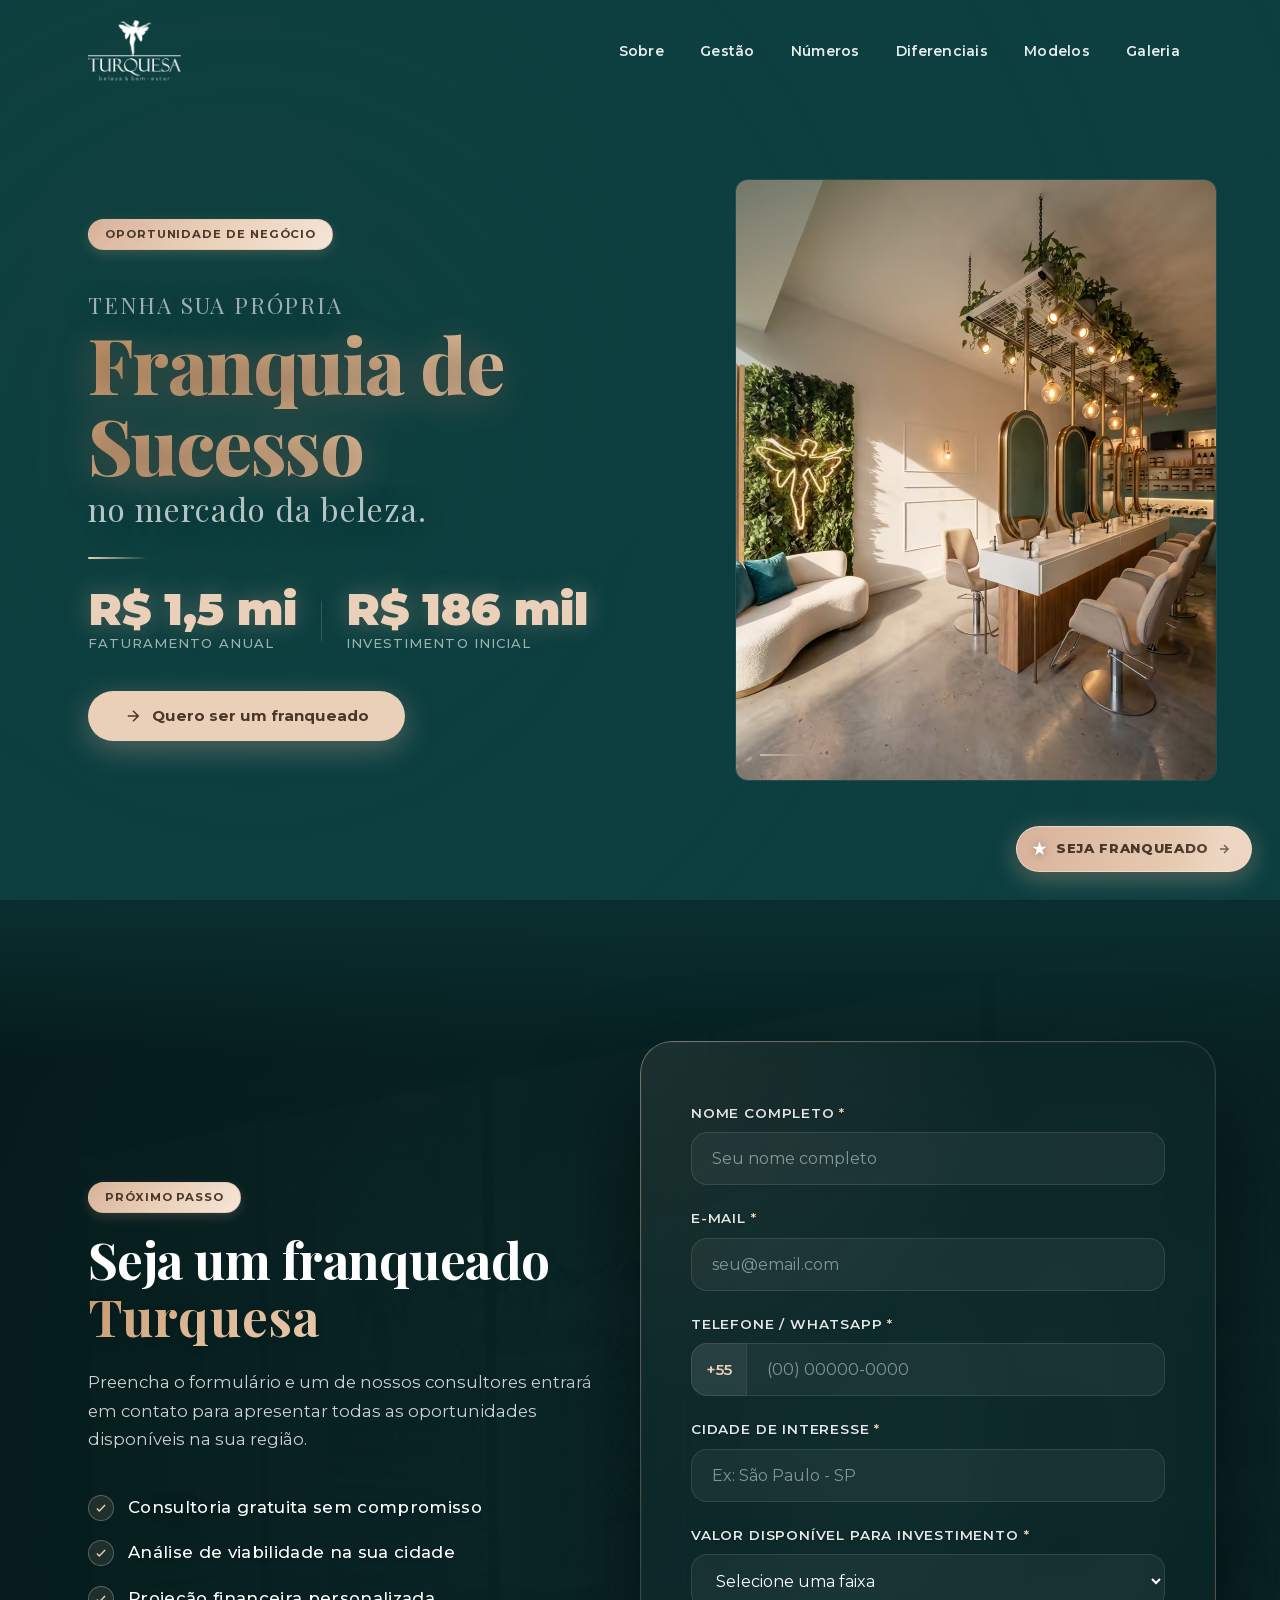
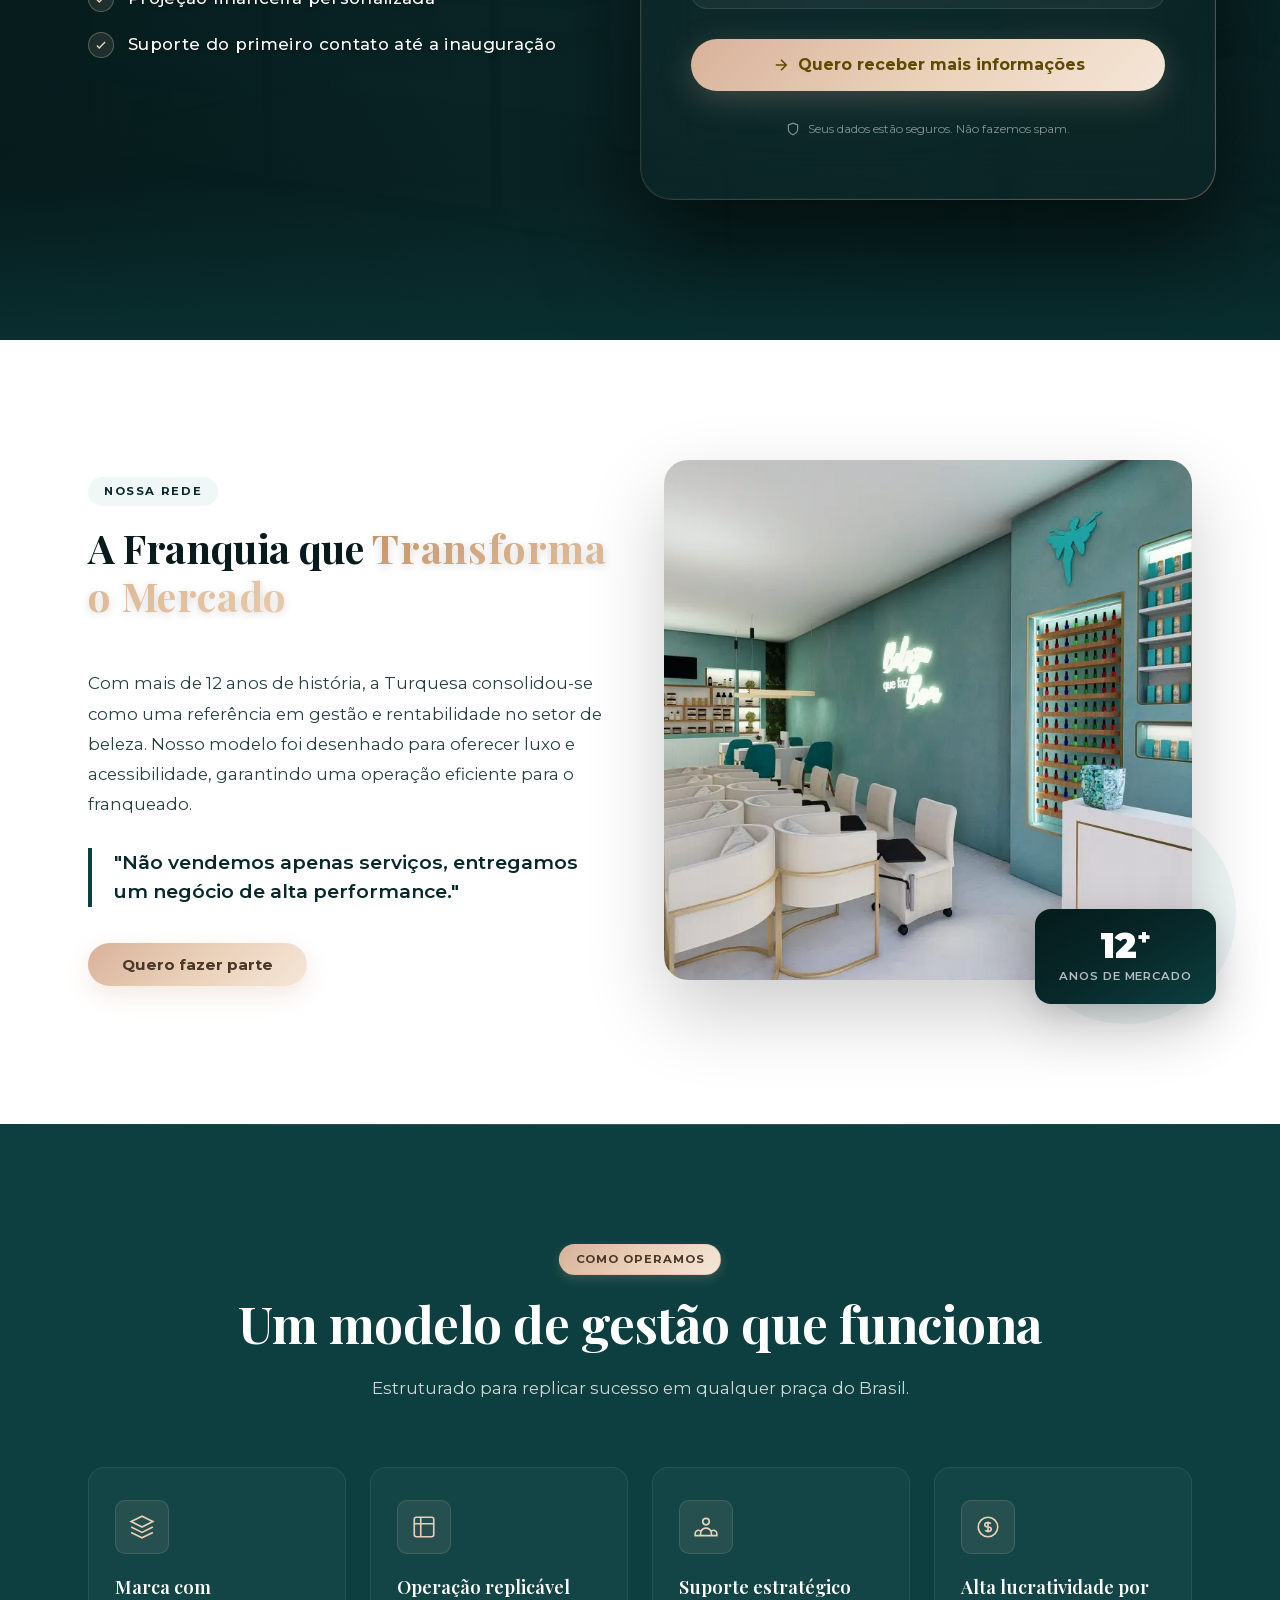
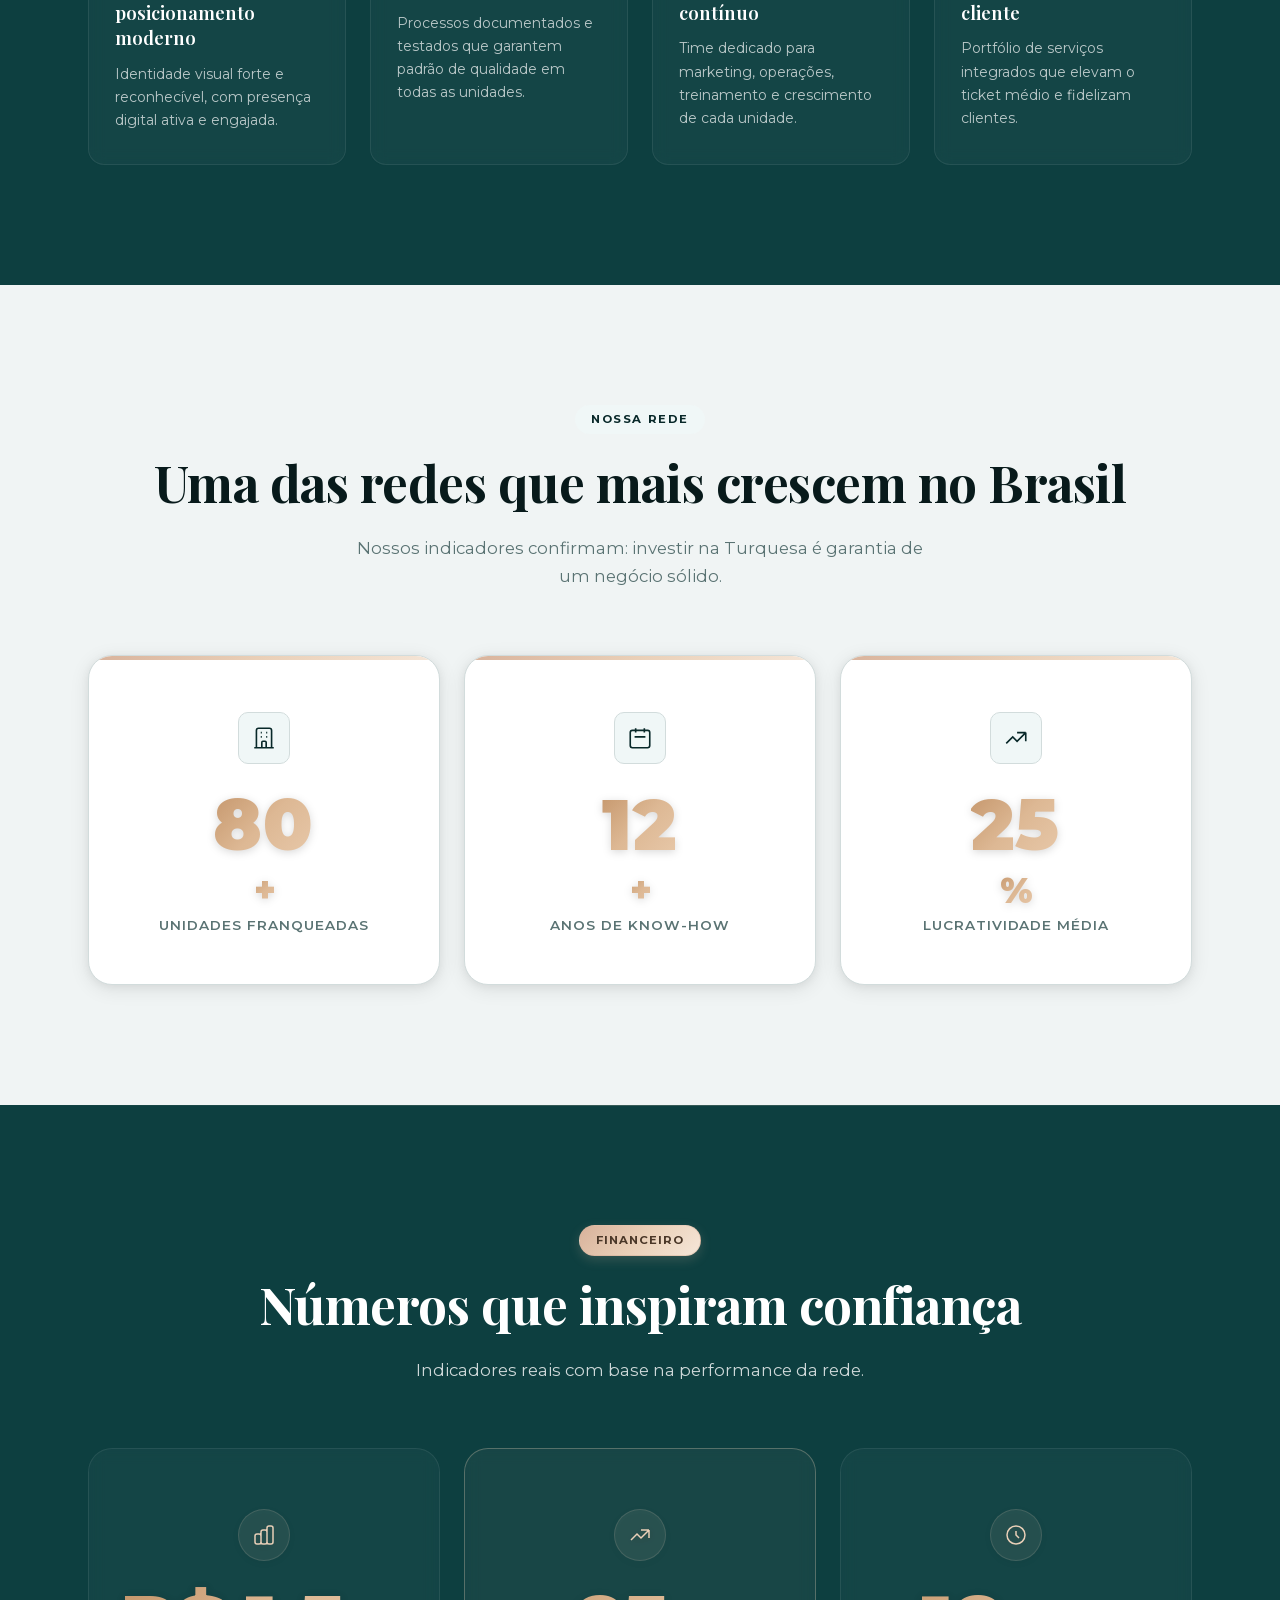
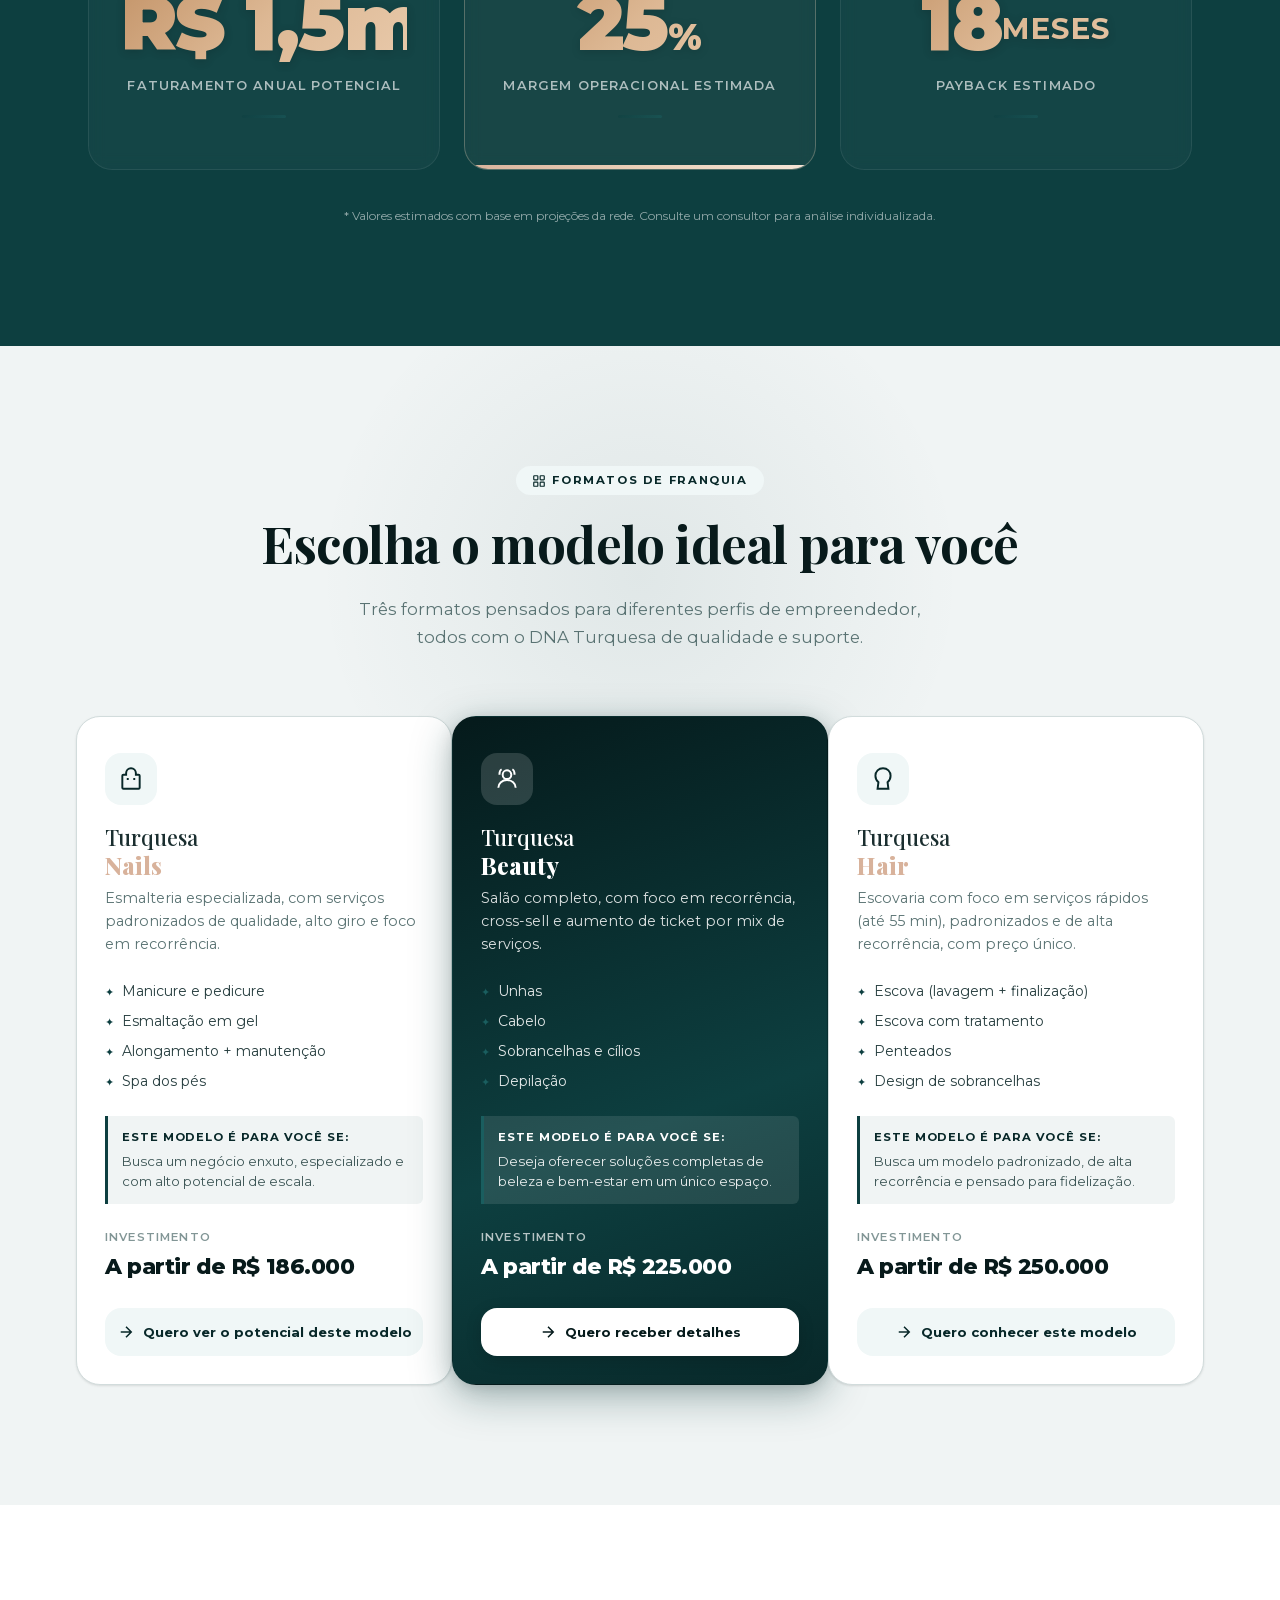
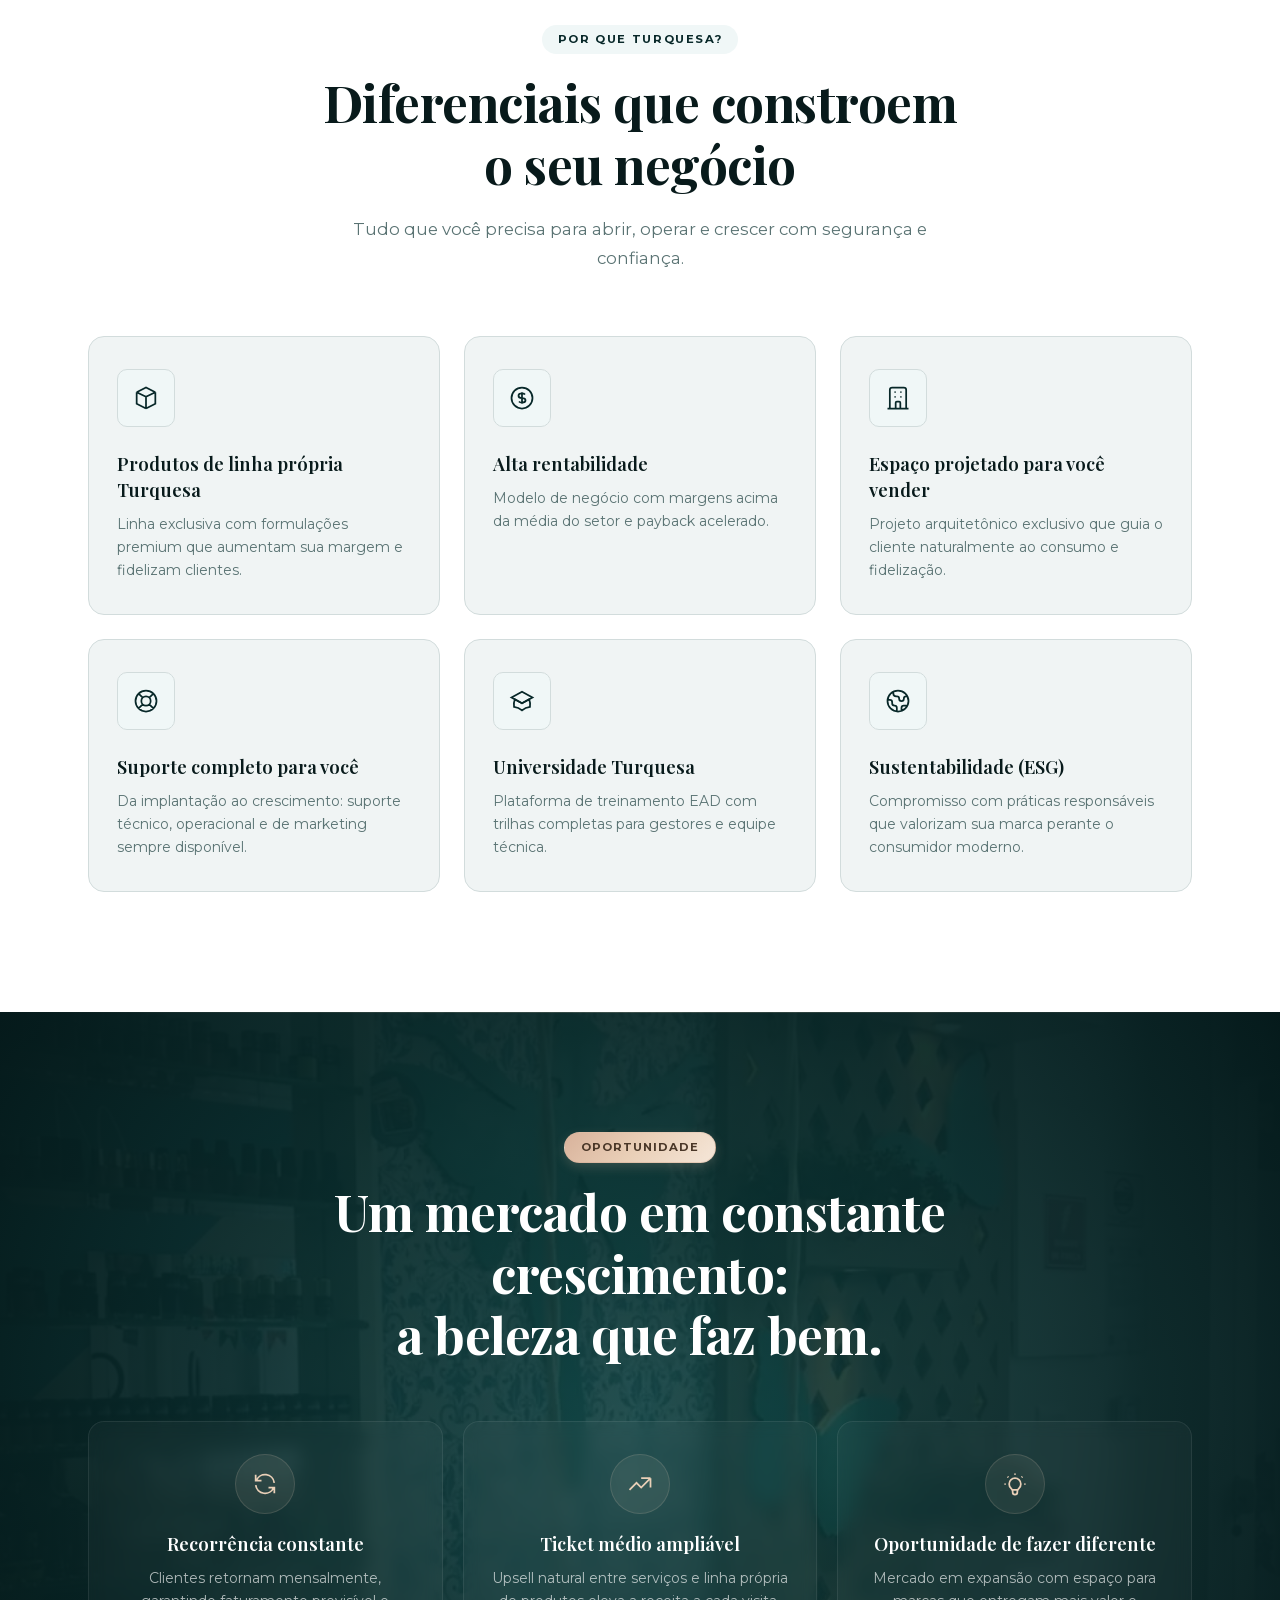
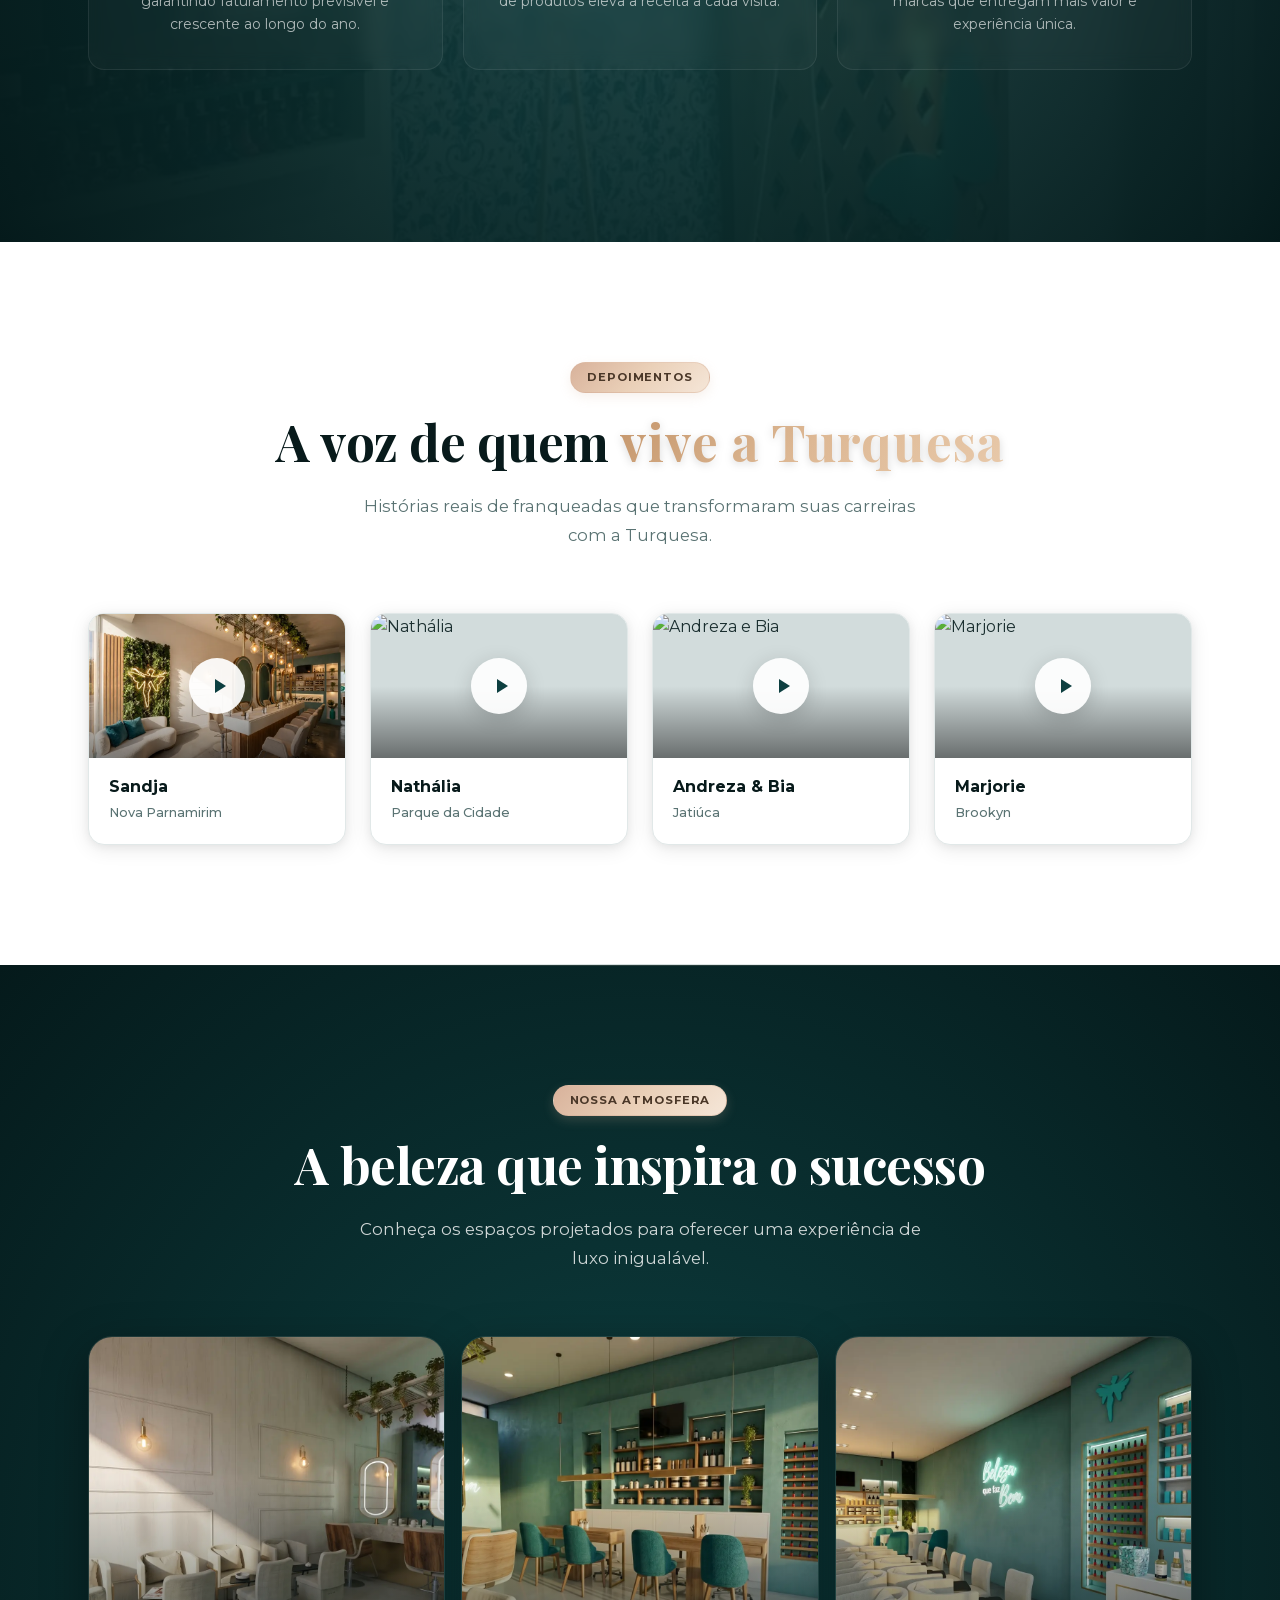
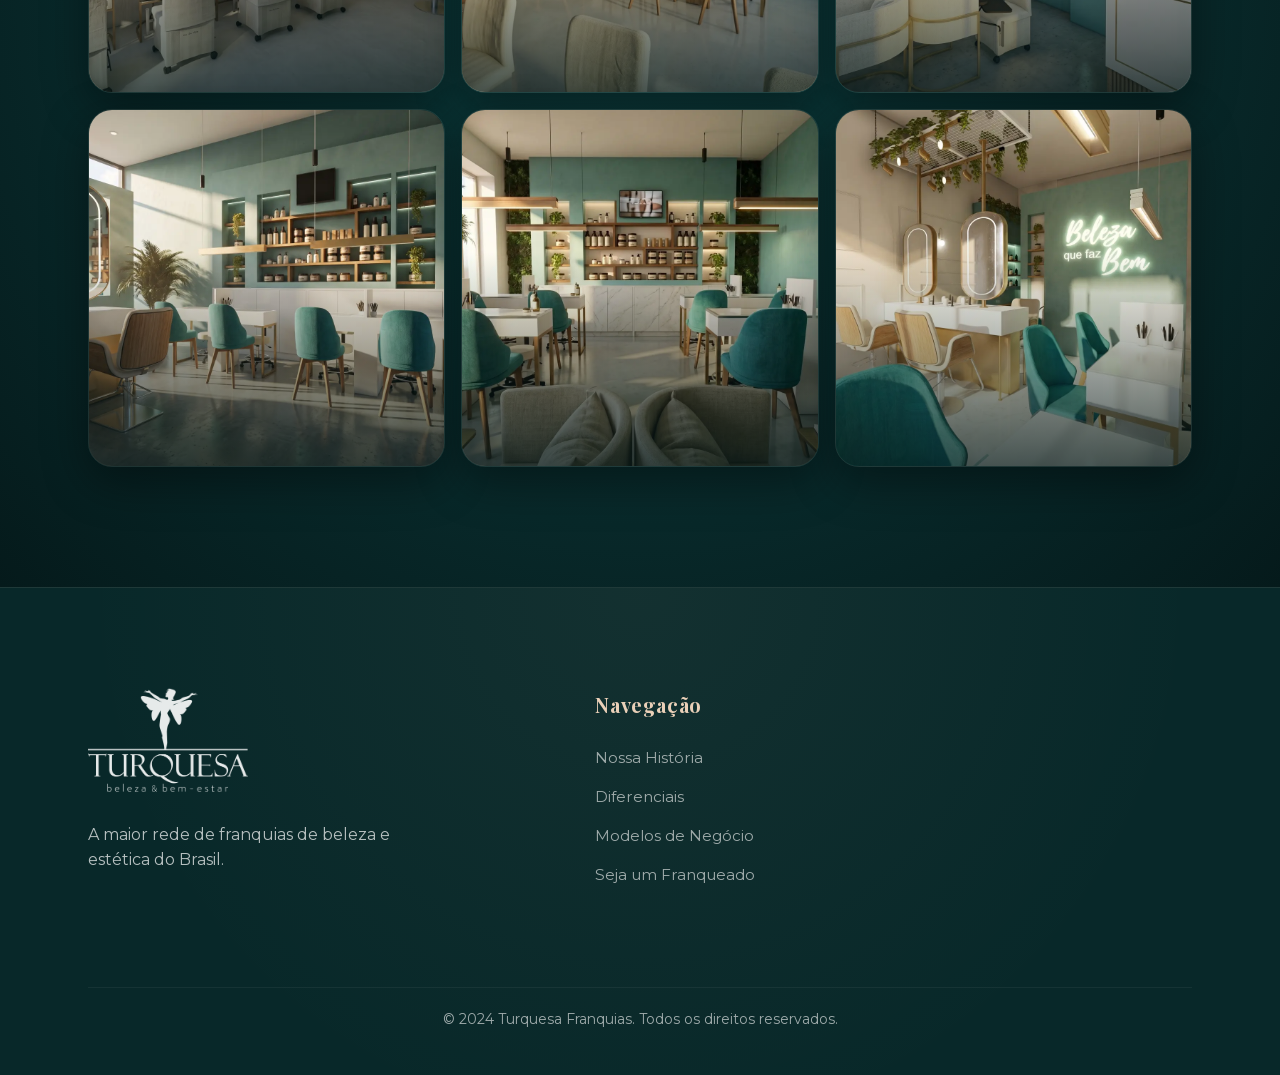
==== commit 9b0927bf: "perf: adia GTM apos interacao/3.5s, remove preload de fonte abaixo da dobra - GTM carrega imediatame" ====
--- a/index.html
+++ b/index.html
@@ -38,7 +38,6 @@
   <link rel="preload" as="image" href="img/img_hero.avif" fetchpriority="high" media="(min-width: 768px)">
   <link rel="preload" as="image" href="img/img_hero-mobile.avif" fetchpriority="high" media="(max-width: 767.98px)">
   <link rel="preload" as="font" type="font/woff2" crossorigin href="fonts/montserrat.woff2" fetchpriority="high">
-  <link rel="preload" as="font" type="font/woff2" crossorigin href="fonts/playfair-display.woff2">
   <style>
     @font-face{font-family:'Montserrat';font-style:normal;font-weight:300 900;font-display:swap;src:url('fonts/montserrat.woff2') format('woff2')}
     @font-face{font-family:'Playfair Display';font-style:normal;font-weight:400 900;font-display:swap;src:url('fonts/playfair-display.woff2') format('woff2')}
@@ -49,8 +48,8 @@
   <link rel="preload" as="style" href="css/style.min.css?v=6" onload="this.onload=null;this.rel='stylesheet'">
   <noscript><link rel="stylesheet" href="css/style.min.css?v=6"></noscript>
 
-  <!-- Google Tag Manager -->
-  <script>(function(w,d,s,l,i){w[l]=w[l]||[];w[l].push({'gtm.start':new Date().getTime(),event:'gtm.js'});var f=d.getElementsByTagName(s)[0],j=d.createElement(s);j.async=true;j.fetchPriority='low';j.src="https://server.turquesabemestar.com.br/atxdwzsvu.js?"+i;f.parentNode.insertBefore(j,f);})(window,document,'script','dataLayer','cbux3x=HBJOPSMpVUE4RUoyLTMoUgNLQVRGQhwaSAIGCAYRHQcUFBYXEhcMFQdYEBUaShoG');</script>
+  <!-- Google Tag Manager (carregamento adiado: imediato na interação ou fallback ~3,5s) -->
+  <script>(function(w,d,s,l,i){var fired=false;function load(){if(fired)return;fired=true;w[l]=w[l]||[];w[l].push({'gtm.start':new Date().getTime(),event:'gtm.js'});var f=d.getElementsByTagName(s)[0],j=d.createElement(s);j.async=true;j.fetchPriority='low';j.src="https://server.turquesabemestar.com.br/atxdwzsvu.js?"+i;f.parentNode.insertBefore(j,f);}['scroll','touchstart','mousedown','keydown','click'].forEach(function(e){w.addEventListener(e,load,{passive:true,once:true});});w.addEventListener('load',function(){w.setTimeout(load,2000);});w.setTimeout(load,3500);})(window,document,'script','dataLayer','cbux3x=HBJOPSMpVUE4RUoyLTMoUgNLQVRGQhwaSAIGCAYRHQcUFBYXEhcMFQdYEBUaShoG');</script>
   <!-- End Google Tag Manager -->
 </head>
 <body>
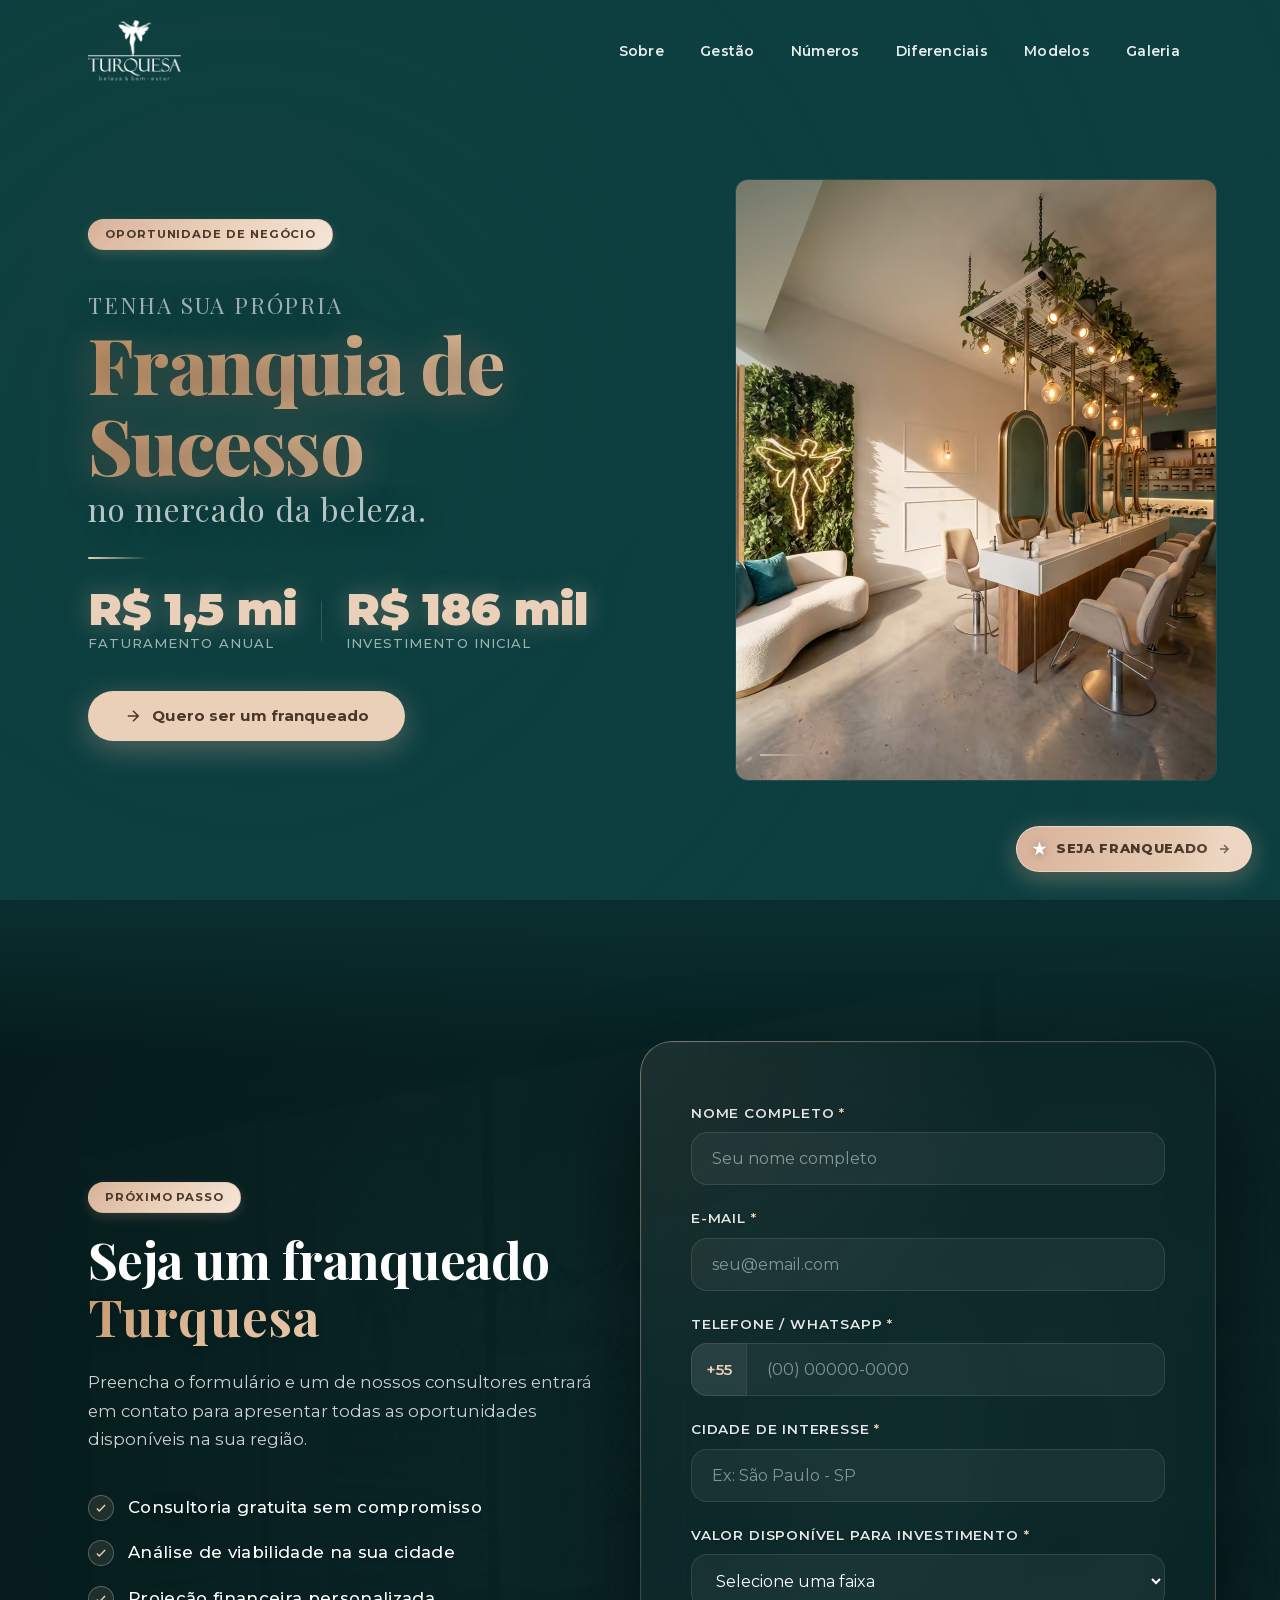
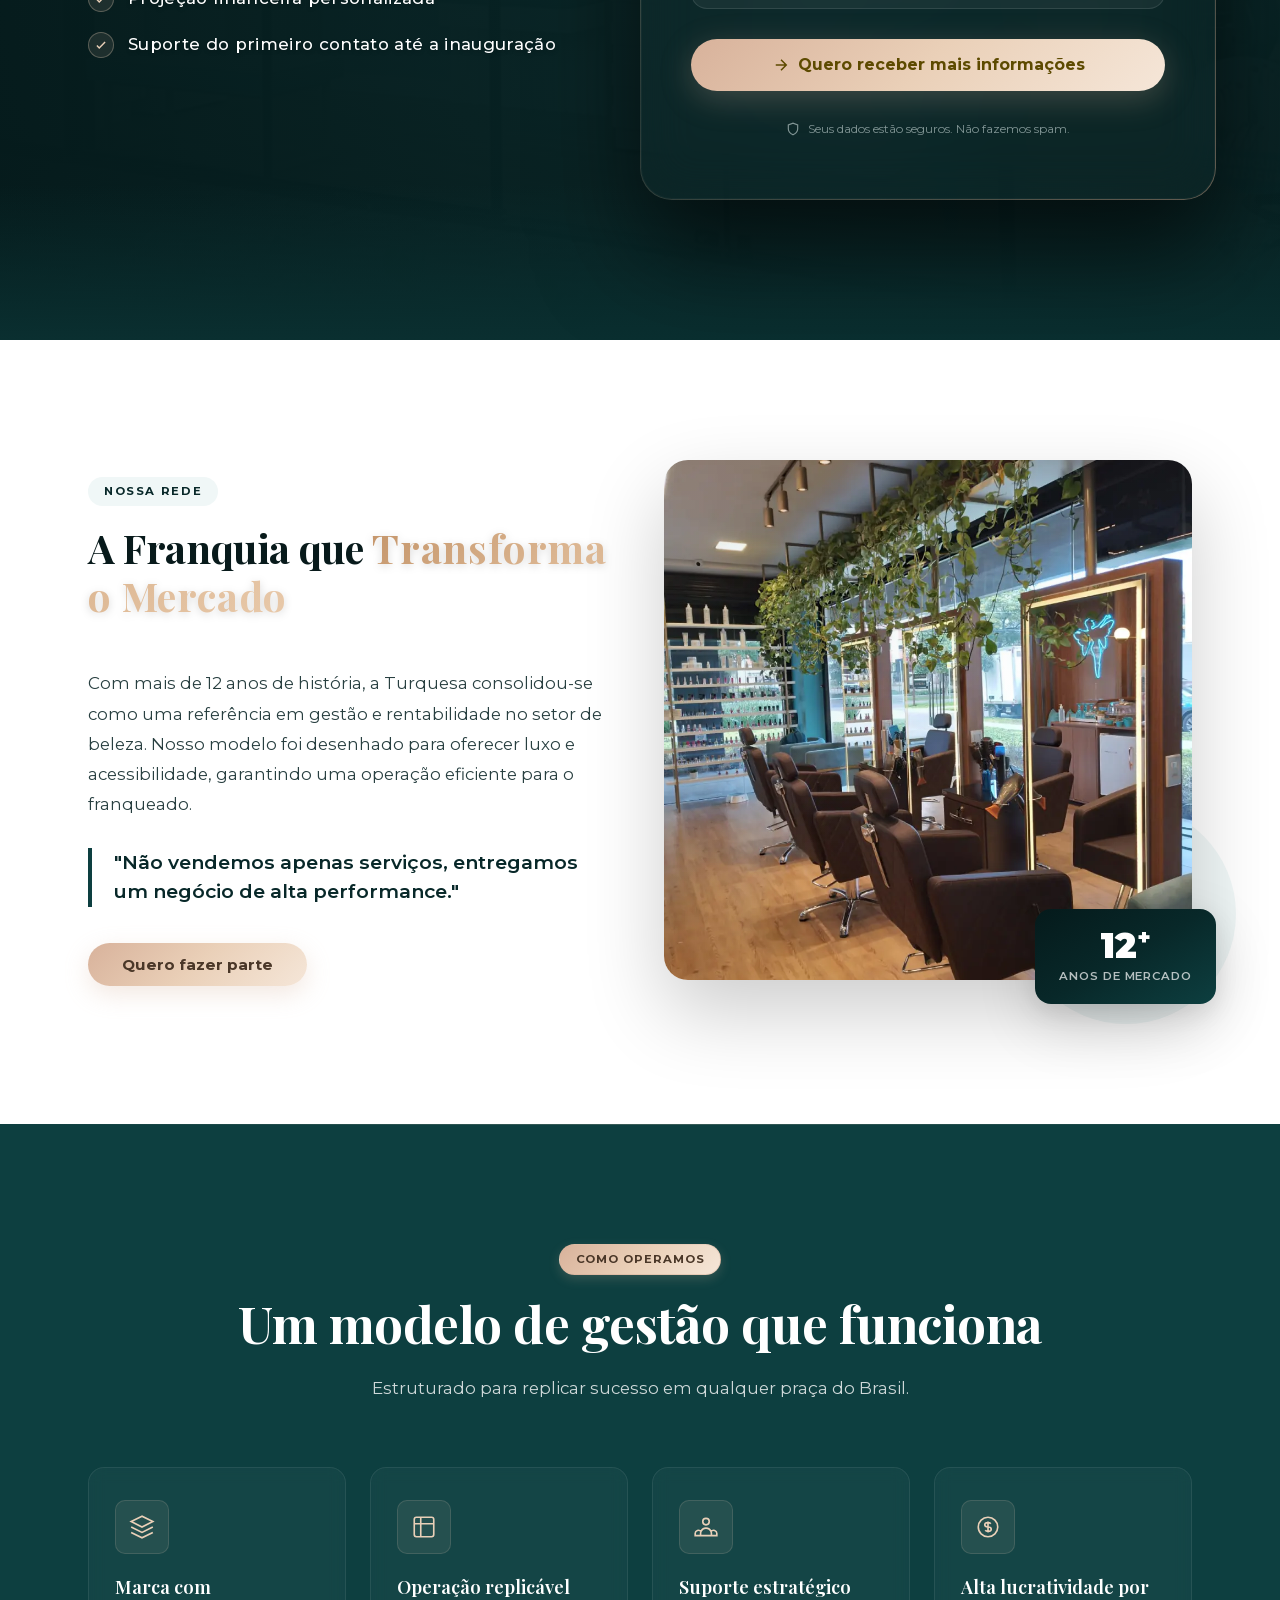
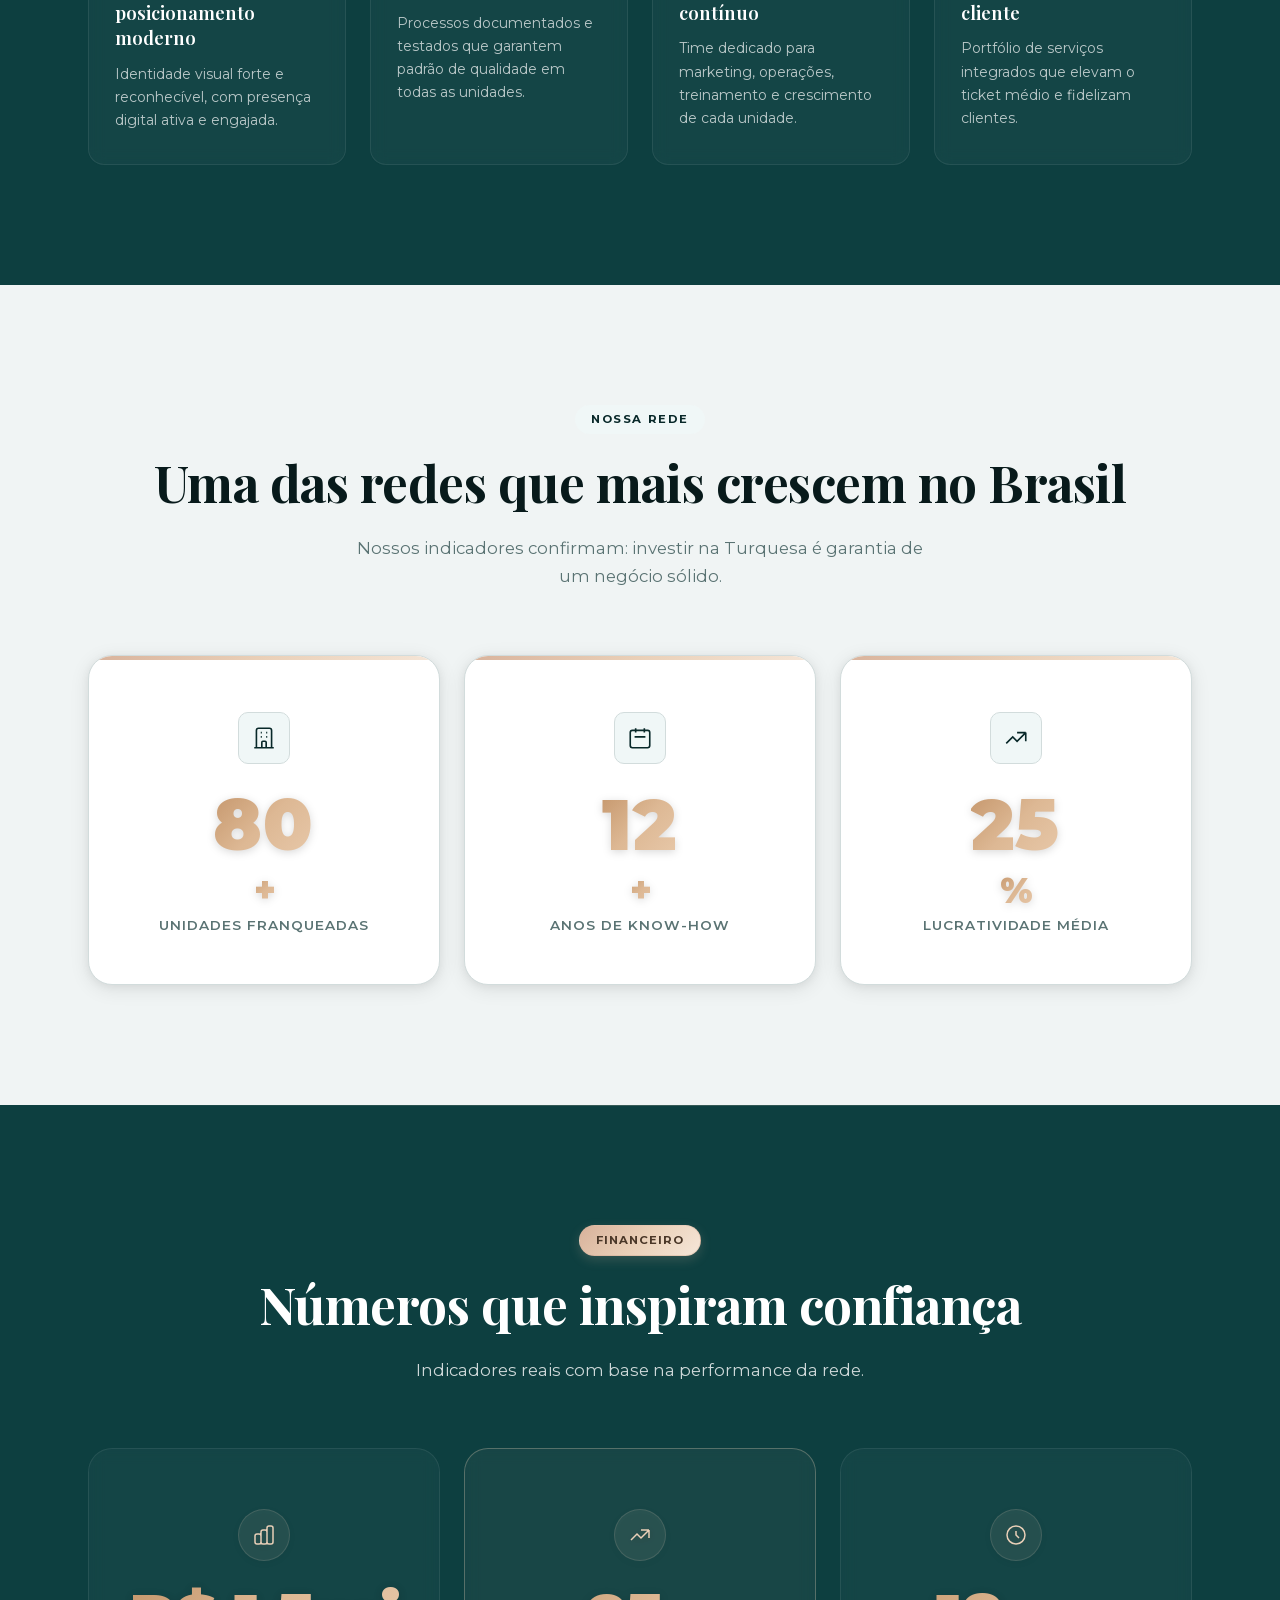
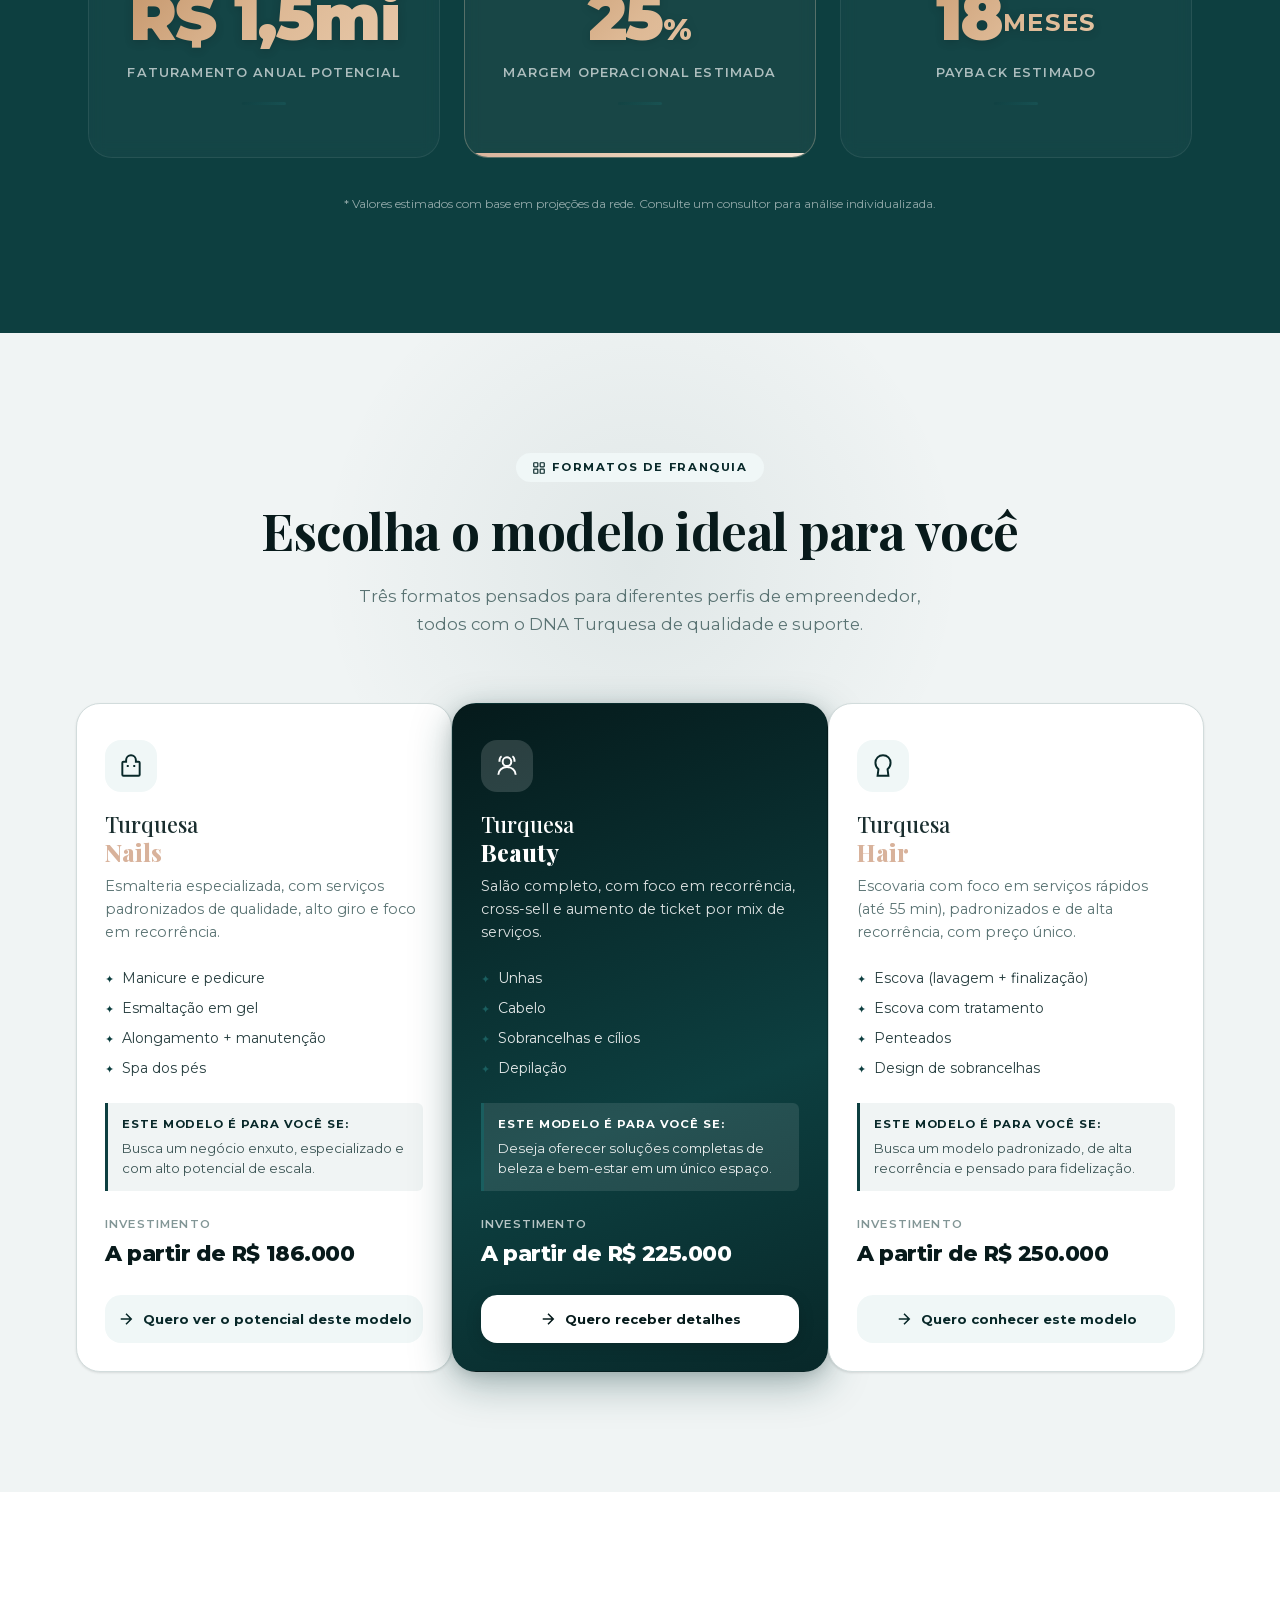
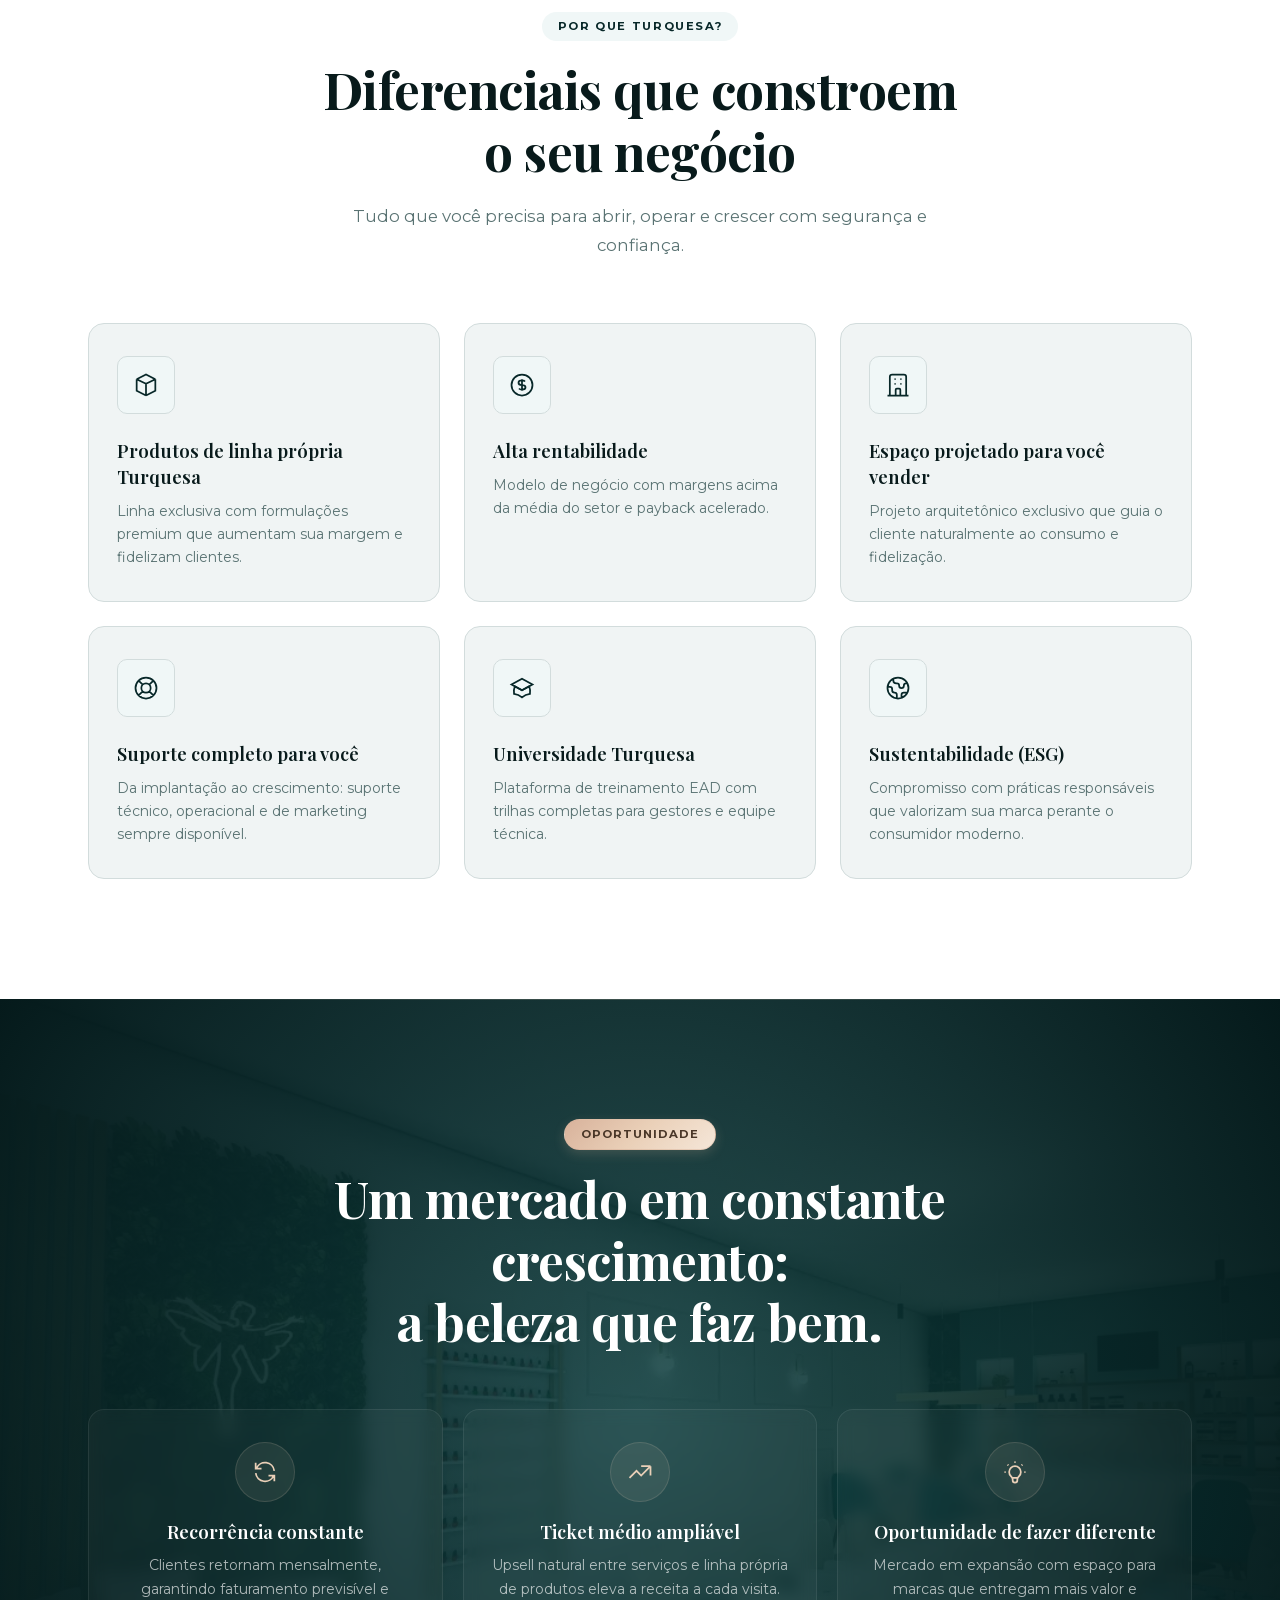
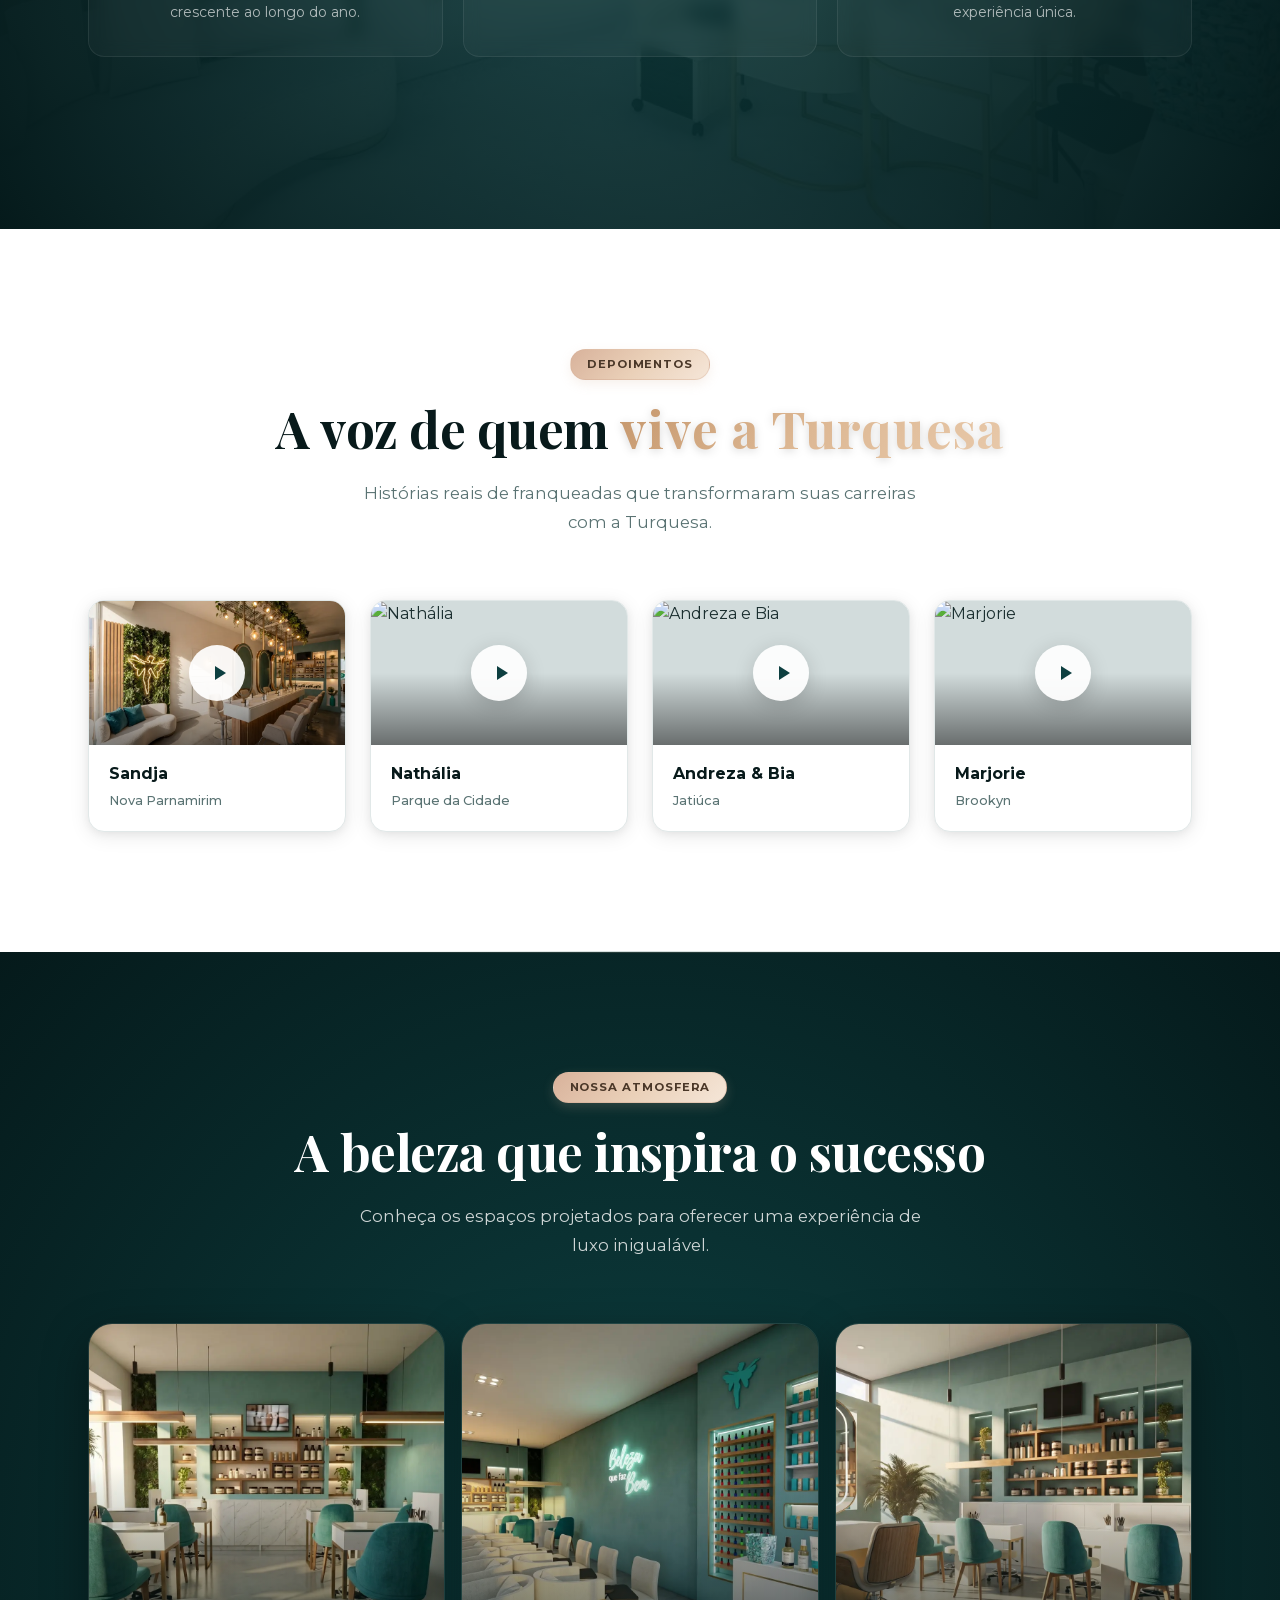
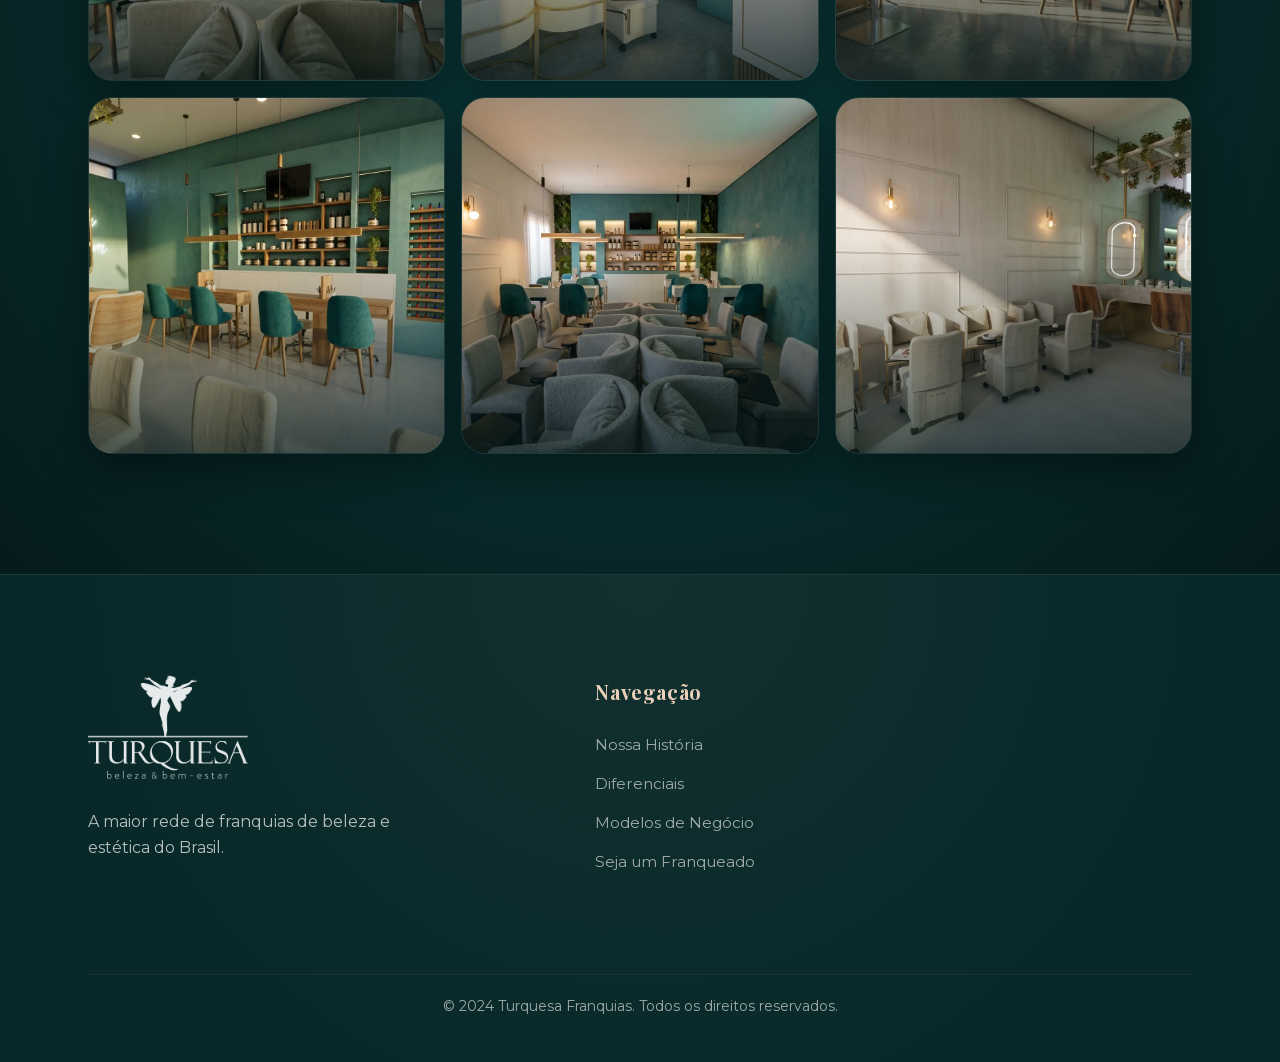
==== commit 6c7c4e2c: "fix: reduz font-size dos cards financeiros para o texto R$ 1,5mi nao ser cortado - .financeiros__val" ====
--- a/index.html
+++ b/index.html
@@ -45,8 +45,8 @@
   <style>
     :root{--green:#0D3F40;--green-dark:#082829;--green-deep:#051a1b;--green-light:#1a5e5f;--green-pale:#f0f7f7;--green-glow:rgba(13,63,64,0.3);--gold:#EAD0B8;--gold-dark:#D8B29B;--gold-light:#F5E6D8;--white:#FFFFFF;--gray-50:#F0F4F4;--gray-100:#E1E8E8;--gray-200:#D2DCDC;--gray-300:#B4C3C3;--gray-400:#829696;--gray-500:#5A7373;--gray-600:#3C5555;--gray-700:#283F40;--gray-800:#1A2E2F;--gray-900:#081A1B;--gradient:linear-gradient(135deg,var(--green-deep),var(--green),var(--green-light));--gradient-dark:linear-gradient(150deg,var(--green-deep) 0%,var(--green-dark) 50%,var(--green) 100%);--gradient-card:linear-gradient(135deg,var(--green),var(--green-light));--gradient-gold:linear-gradient(135deg,var(--gold-dark) 0%,var(--gold) 50%,var(--gold-light) 100%);--shadow-sm:0 1px 3px rgba(0,0,0,0.07),0 1px 2px rgba(0,0,0,0.04);--shadow-md:0 4px 20px rgba(0,0,0,0.09),0 2px 8px rgba(0,0,0,0.05);--shadow-lg:0 20px 60px rgba(0,0,0,0.14),0 8px 24px rgba(0,0,0,0.08);--shadow-xl:0 32px 80px rgba(0,0,0,0.20);--shadow-green:0 8px 32px rgba(13,63,64,0.25);--shadow-gold:0 8px 32px rgba(216,178,155,0.25);--shadow-turquesa:0 8px 32px rgba(13,63,64,0.15);--turquesa:var(--green);--turquesa-dark:var(--green-dark);--turquesa-deep:var(--green-deep);--turquesa-light:var(--green-light);--turquesa-pale:var(--green-pale);--radius-xs:6px;--radius-sm:10px;--radius-md:16px;--radius-lg:24px;--radius-xl:32px;--radius-full:9999px;--font-sans:'Montserrat',-apple-system,BlinkMacSystemFont,'Segoe UI',sans-serif;--font-serif:'Playfair Display',serif;--ease-out:cubic-bezier(0.22,1,0.36,1);--ease-in-out:cubic-bezier(0.4,0,0.2,1);--transition:0.3s var(--ease-in-out);--transition-slow:0.6s var(--ease-out);--container:1200px;--section-py:clamp(72px,10vw,120px)}*,*::before,*::after{box-sizing:border-box;margin:0;padding:0}html{scroll-behavior:smooth;font-size:16px;-webkit-text-size-adjust:100%}body{font-family:var(--font-sans);color:var(--gray-800);background:var(--white);line-height:1.65;overflow-x:hidden;-webkit-font-smoothing:antialiased;-moz-osx-font-smoothing:grayscale}img{max-width:100%;height:auto;display:block}a{color:inherit;text-decoration:none;transition:color var(--transition)}ul,ol{list-style:none}button{font-family:inherit;cursor:pointer;border:none;background:none}.highlight-gold{background:linear-gradient(135deg,#c4956a 0%,#ddb894 50%,#e8c9aa 100%);-webkit-background-clip:text;-webkit-text-fill-color:transparent;background-clip:text;color:transparent !important;font-weight:700;letter-spacing:0.02em;filter:drop-shadow(0 2px 4px rgba(0,0,0,0.15))}.container{width:100%;max-width:var(--container);margin:0 auto;padding:0 clamp(20px,5vw,48px)}.section-header{text-align:center;margin-bottom:clamp(40px,6vw,64px)}.section-title{font-family:var(--font-serif);font-size:clamp(2rem,4.5vw,3.2rem);font-weight:700;line-height:1.2;color:var(--gray-900);margin-bottom:20px;letter-spacing:-0.01em}.section-title--white{color:var(--white)}.section-subtitle{font-family:var(--font-sans);font-size:clamp(0.95rem,2vw,1.05rem);color:var(--gray-500);max-width:580px;margin:0 auto;line-height:1.7}.section-subtitle--white{color:rgba(255,255,255,0.8)}.label{display:inline-flex;align-items:center;gap:6px;font-family:var(--font-sans);font-size:0.72rem;font-weight:700;letter-spacing:0.14em;text-transform:uppercase;color:var(--green-dark);background:var(--green-pale);padding:5px 16px;border-radius:var(--radius-full);margin-bottom:18px}.label--gold{color:#4a3728;background:var(--gradient-gold);border:1px solid rgba(216,178,155,0.4);box-shadow:0 4px 12px rgba(216,178,155,0.2);font-weight:700;letter-spacing:0.08em;text-transform:uppercase;font-size:0.72rem}.btn{display:inline-flex;align-items:center;justify-content:center;gap:8px;font-family:var(--font-sans);font-weight:600;font-size:0.95rem;line-height:1;border-radius:var(--radius-full);border:2px solid transparent;cursor:pointer;text-decoration:none;transition:all var(--transition);white-space:nowrap;position:relative;overflow:hidden}.btn svg{width:18px;height:18px;flex-shrink:0;transition:transform var(--transition)}.btn:hover svg{transform:translateX(3px)}[data-animate],[data-animate-hero]{opacity:0;transform:translateY(28px);transition:opacity 0.75s var(--ease-out),transform 0.75s var(--ease-out)}[data-animate-hero]:nth-child(2){transition-delay:0.15s}[data-animate-hero]:nth-child(3){transition-delay:0.30s}[data-animate-hero]:nth-child(4){transition-delay:0.45s}[data-animate].animated,[data-animate-hero].animated{opacity:1;transform:translateY(0)}.header{position:fixed;top:0;left:0;right:0;z-index:1000;padding:20px 0;transition:all var(--transition)}.header.scrolled{background:rgba(255,255,255,0.96);backdrop-filter:blur(16px);-webkit-backdrop-filter:blur(16px);box-shadow:0 2px 24px rgba(0,0,0,0.08);padding:14px 0}.header__inner{display:flex;align-items:center;justify-content:space-between;gap:24px}.header__logo img{height:64px;width:auto;transition:filter var(--transition),opacity var(--transition)}.header:not(.scrolled) .header__logo img{filter:brightness(0) invert(1)}.header__nav{align-items:center;gap:12px}.header__nav .nav-link{font-family:var(--font-sans);font-size:0.875rem;font-weight:600;color:var(--gray-800) !important;transition:all var(--transition);letter-spacing:0.02em;padding:0.5rem 0.75rem;border-radius:var(--radius-sm)}.header:not(.scrolled) .header__nav .nav-link{color:rgba(255,255,255,0.9) !important}.header__nav .nav-link:hover{color:var(--gold-dark) !important;transform:translateY(-1px)}.header:not(.scrolled) .header__nav .nav-link:hover{color:var(--gold-light) !important}.header__menu-btn{display:flex;flex-direction:column;justify-content:center;gap:5px;width:36px;height:36px;cursor:pointer;background:none;outline:none !important}.header__menu-btn:focus{box-shadow:none !important}.header__menu-btn span{display:block;width:22px;height:2px;border-radius:2px;background:var(--white);transition:all var(--transition)}.header.scrolled .header__menu-btn span{background:var(--gold-dark)}#headerNav.collapsing,#headerNav.show{position:fixed;top:72px;left:0;right:0;background:var(--green-deep);backdrop-filter:blur(16px);padding:24px;box-shadow:0 10px 40px rgba(0,0,0,0.5);z-index:999;border-bottom:1px solid rgba(234,208,184,0.1)}#headerNav.show .header__nav{flex-direction:column;align-items:center;gap:16px}#headerNav.show .header__nav .nav-link{font-size:1.05rem;font-weight:600;color:var(--white) !important;letter-spacing:0.05em;text-transform:uppercase;text-align:center;padding:0.6rem 1rem}#headerNav.show .header__nav .nav-link:hover{color:var(--gold) !important}.hero{position:relative;min-height:100svh;display:flex;align-items:center;justify-content:center;text-align:center;padding-bottom:60px;overflow:hidden}.hero__bg{position:absolute;inset:0;background-color:#0D3F40;background-image:radial-gradient(circle at 15% 25%,rgba(255,215,0,0.04) 0%,transparent 45%),radial-gradient(circle at 85% 75%,rgba(13,63,64,0.08) 0%,transparent 50%);background-size:cover;background-position:center;background-repeat:no-repeat;will-change:transform;animation:slowZoom 24s ease-in-out infinite alternate}@keyframes slowZoom{from{transform:scale(1.0)}to{transform:scale(1.08)}}.hero__overlay{position:absolute;inset:0;background:radial-gradient(circle at 20% 50%,rgba(13,63,64,0.6) 0%,rgba(13,63,64,0.95) 100%)}.hero__content{position:relative;z-index:2;width:100%;padding-top:180px;padding-bottom:60px;text-align:left}.hero__text{max-width:680px}@media (max-width:991.98px){.hero__text{margin-bottom:40px}.hero{text-align:center;padding-top:10px}.hero__content{padding-top:80px}.hero__stats{justify-content:center !important}.hero__divider{margin-left:auto;margin-right:auto}.hero__cta-wrap{text-align:center}.hero__visual{min-height:340px}.hero__image-card{position:relative;inset:auto;height:340px;border-radius:16px}.hero__visual::after{border-radius:16px}}.hero__badge{margin-bottom:24px}.hero__headline{font-family:var(--font-serif);margin-bottom:0;text-shadow:0 4px 32px rgba(0,0,0,0.4)}.hero__headline-pre{display:block;font-size:clamp(1rem,2vw,1.4rem);font-weight:400;letter-spacing:0.08em;text-transform:uppercase;color:rgba(255,255,255,0.6);margin-bottom:4px}.hero__headline-main{display:block;font-size:clamp(2.8rem,6vw,5rem);font-weight:800;line-height:1.05;letter-spacing:-0.02em;margin-bottom:6px;filter:drop-shadow(0 4px 16px rgba(216,178,155,0.35))}.hero__headline-post{display:block;font-size:clamp(1.3rem,2.8vw,2rem);font-weight:300;color:rgba(255,255,255,0.7);letter-spacing:0.03em}.hero__divider{display:flex;align-items:center;margin:28px 0;max-width:320px}.hero__divider span{display:block;width:60px;height:2px;background:linear-gradient(to right,var(--gold),transparent);border-radius:2px}.hero__stats{display:flex;align-items:center;gap:24px;margin-bottom:36px}.hero__stat{display:flex;flex-direction:column;gap:2px}.hero__stat-value{font-family:var(--font-sans);font-size:clamp(1.8rem,4vw,2.8rem);font-weight:900;line-height:1;color:var(--gold) !important;-webkit-text-fill-color:var(--gold) !important;text-shadow:0 0 24px rgba(216,178,155,0.35)}.hero__stat-label{font-size:clamp(0.7rem,1.2vw,0.82rem);font-weight:500;color:rgba(255,255,255,0.6);text-transform:uppercase;letter-spacing:0.08em}.hero__stat-divider{width:1px;height:40px;background:rgba(255,255,255,0.15)}.hero__cta-wrap{margin-top:8px}.hero__cta-wrap .btn--hero{display:inline-flex;align-items:center;gap:10px;background:var(--gold);color:#4a3728;font-weight:700;font-size:0.95rem;padding:16px 36px;border-radius:50px;border:none;transition:all 0.3s ease;box-shadow:0 8px 30px rgba(216,178,155,0.35)}.hero__cta-wrap .btn--hero:hover{transform:translateY(-3px);box-shadow:0 12px 40px rgba(216,178,155,0.5);background:#e8d5c0}.hero__cta-wrap .btn--hero svg{width:18px;height:18px}.hero__visual{position:relative;display:flex;align-items:center;justify-content:center;min-height:600px;height:100%}.hero__image-card{position:absolute;inset:0;background-image:image-set(url('img/img_hero.avif') type('image/avif') 1x,url('img/img_hero.webp') type('image/webp') 1x);background-size:cover;background-position:60% center;background-repeat:no-repeat;border-radius:12px;box-shadow:0 0 0 1px rgba(216,178,155,0.12)}.hero__image-accent{position:absolute;bottom:24px;left:24px;width:48px;height:2px;background:linear-gradient(90deg,var(--gold),transparent);z-index:2;opacity:0.7}.hero__visual::after{content:'';position:absolute;inset:0;background:linear-gradient(135deg,rgba(13,63,64,0.35) 0%,transparent 40%);border-radius:12px;pointer-events:none;z-index:1}@media (max-width:767.98px){.hero__visual .hero__image-card{background-image:image-set(url('img/img_hero-mobile.avif') type('image/avif') 1x,url('img/img_hero-mobile.webp') type('image/webp') 1x)}}.hero__headline{font-family:var(--font-sans);font-size:clamp(2.1rem,5.5vw,3.8rem);font-weight:800;line-height:1.2;color:var(--white);margin-bottom:22px;text-shadow:0 2px 24px rgba(0,0,0,0.3);letter-spacing:-0.02em}.fab-cta{position:fixed;bottom:28px;right:28px;z-index:900;display:inline-flex;align-items:center;gap:8px;padding:11px 20px 11px 14px;border-radius:var(--radius-full);background:linear-gradient(110deg,var(--gold-dark) 0%,var(--gold) 40%,var(--gold-dark) 70%,var(--gold) 100%);background-size:220% 100%;animation:fabSlideIn 0.7s var(--ease-out) both,fabShimmer 3.2s linear 1.5s infinite;color:#4a3728;font-family:var(--font-sans);font-size:0.82rem;font-weight:700;letter-spacing:0.04em;text-transform:uppercase;text-decoration:none;white-space:nowrap;box-shadow:0 0 0 0 rgba(216,178,155,0),0 6px 24px rgba(216,178,155,0.4),0 2px 6px rgba(0,0,0,0.22);border:1.5px solid rgba(255,255,255,0.4);transform:translateY(0) scale(1);opacity:1;transition:transform 0.35s var(--ease-out),opacity 0.35s var(--ease-out),box-shadow 0.3s var(--ease-in-out);overflow:visible}.fab-cta.fab-cta--hidden{opacity:0;pointer-events:none;transform:translateY(20px) scale(0.9)}.fab-cta__label{font-size:0.82rem;font-weight:800;letter-spacing:0.05em}.fab-cta__icon{width:17px;height:17px;flex-shrink:0;filter:drop-shadow(0 1px 4px rgba(0,0,0,0.3));animation:fabStar 1.8s ease-in-out 0.8s infinite alternate}.fab-cta__icon:not(.fab-cta__icon--star){display:none}.fab-cta__icon--star{display:block;color:#fff}.fab-cta__arrow{width:14px;height:14px;flex-shrink:0;opacity:0.9;transition:transform 0.3s var(--ease-out)}@keyframes fabSlideIn{from{opacity:0;transform:translateY(52px) scale(0.84)}to{opacity:1;transform:translateY(0) scale(1)}}@keyframes fabShimmer{0%{background-position:100% 0}100%{background-position:-100% 0}}@keyframes fabStar{from{transform:scale(1) rotate(-5deg);filter:drop-shadow(0 1px 4px rgba(0,0,0,0.3))}to{transform:scale(1.22) rotate(8deg);filter:drop-shadow(0 2px 8px rgba(255,255,255,0.5))}}.row{--bs-gutter-x:1.5rem;--bs-gutter-y:0;display:flex;flex-wrap:wrap;margin-top:calc(-1 * var(--bs-gutter-y));margin-right:calc(-0.5 * var(--bs-gutter-x));margin-left:calc(-0.5 * var(--bs-gutter-x))}.row > *{box-sizing:border-box;flex-shrink:0;width:100%;max-width:100%;padding-right:calc(var(--bs-gutter-x) * 0.5);padding-left:calc(var(--bs-gutter-x) * 0.5);margin-top:var(--bs-gutter-y)}.col-sm-6{flex:0 0 auto}@media (min-width:576px){.col-sm-6{width:50%}}.col-md-6,.col-md-4{flex:0 0 auto}@media (min-width:768px){.col-md-6{width:50%}.col-md-4{width:33.333333%}}.col-lg-3,.col-lg-4,.col-lg-5,.col-lg-6,.col-lg-7{flex:0 0 auto}@media (min-width:992px){.col-lg-3{width:25%}.col-lg-4{width:33.333333%}.col-lg-5{width:41.666667%}.col-lg-6{width:50%}.col-lg-7{width:58.333333%}}.g-3{--bs-gutter-x:1rem;--bs-gutter-y:1rem}.g-4{--bs-gutter-x:1.5rem;--bs-gutter-y:1.5rem}.gy-5{--bs-gutter-y:3rem}@media (min-width:992px){.gx-lg-5{--bs-gutter-x:3rem}}.align-items-center{align-items:center !important}.justify-content-center{justify-content:center !important}.h-100{height:100% !important}.ms-auto{margin-left:auto !important}.m-0{margin:0 !important}.mb-4{margin-bottom:1.5rem !important}.p-0{padding:0 !important}.border-0{border:0 !important}.shadow-none{box-shadow:none !important}@media (min-width:992px){.mb-lg-0{margin-bottom:0 !important}}@media (min-width:1400px){.gap-xxl-4{gap:1.5rem !important}}.navbar{position:relative;display:flex;flex-wrap:wrap;align-items:center;justify-content:space-between}.navbar-brand{padding-top:0.3125rem;padding-bottom:0.3125rem;margin-right:1rem}.navbar-toggler{padding:0.25rem 0.75rem;font-size:1.25rem;line-height:1;background-color:transparent;border:0;border-radius:0.25rem}.navbar-nav{display:flex;flex-direction:column;padding-left:0;margin-bottom:0;list-style:none}.nav-link{display:block;padding:0.5rem 1rem}.nav-item{list-style:none}.navbar-collapse{flex-basis:100%;flex-grow:1;align-items:center}.collapse:not(.show){display:none}@media (min-width:768px){.navbar-expand-md{flex-wrap:nowrap;justify-content:flex-start}.navbar-expand-md .navbar-nav{flex-direction:row}.navbar-expand-md .navbar-collapse{display:flex !important;flex-basis:auto}.navbar-expand-md .navbar-toggler{display:none}}
   </style>
-  <link rel="preload" as="style" href="css/style.min.css?v=6" onload="this.onload=null;this.rel='stylesheet'">
-  <noscript><link rel="stylesheet" href="css/style.min.css?v=6"></noscript>
+  <link rel="preload" as="style" href="css/style.min.css?v=7" onload="this.onload=null;this.rel='stylesheet'">
+  <noscript><link rel="stylesheet" href="css/style.min.css?v=7"></noscript>
 
   <!-- Google Tag Manager (carregamento adiado: imediato na interação ou fallback ~3,5s) -->
   <script>(function(w,d,s,l,i){var fired=false;function load(){if(fired)return;fired=true;w[l]=w[l]||[];w[l].push({'gtm.start':new Date().getTime(),event:'gtm.js'});var f=d.getElementsByTagName(s)[0],j=d.createElement(s);j.async=true;j.fetchPriority='low';j.src="https://server.turquesabemestar.com.br/atxdwzsvu.js?"+i;f.parentNode.insertBefore(j,f);}['scroll','touchstart','mousedown','keydown','click'].forEach(function(e){w.addEventListener(e,load,{passive:true,once:true});});w.addEventListener('load',function(){w.setTimeout(load,2000);});w.setTimeout(load,3500);})(window,document,'script','dataLayer','cbux3x=HBJOPSMpVUE4RUoyLTMoUgNLQVRGQhwaSAIGCAYRHQcUFBYXEhcMFQdYEBUaShoG');</script>
@@ -789,6 +789,6 @@
     </svg>
   </a>
 
-  <script src="js/main.js?v=6" defer></script>
+  <script src="js/main.js?v=7" defer></script>
 </body>
 </html>
--- a/css/style.min.css
+++ b/css/style.min.css
@@ -1 +1 @@
-:root{--green:#0D3F40;--green-dark:#082829;--green-deep:#051a1b;--green-light:#1a5e5f;--green-pale:#f0f7f7;--green-glow:rgba(13,63,64,0.3);--gold:#EAD0B8;--gold-dark:#D8B29B;--gold-light:#F5E6D8;--white:#FFFFFF;--gray-50:#F0F4F4;--gray-100:#E1E8E8;--gray-200:#D2DCDC;--gray-300:#B4C3C3;--gray-400:#829696;--gray-500:#5A7373;--gray-600:#3C5555;--gray-700:#283F40;--gray-800:#1A2E2F;--gray-900:#081A1B;--gradient:linear-gradient(135deg,var(--green-deep),var(--green),var(--green-light));--gradient-dark:linear-gradient(150deg,var(--green-deep) 0%,var(--green-dark) 50%,var(--green) 100%);--gradient-card:linear-gradient(135deg,var(--green),var(--green-light));--gradient-gold:linear-gradient(135deg,var(--gold-dark) 0%,var(--gold) 50%,var(--gold-light) 100%);--shadow-sm:0 1px 3px rgba(0,0,0,0.07),0 1px 2px rgba(0,0,0,0.04);--shadow-md:0 4px 20px rgba(0,0,0,0.09),0 2px 8px rgba(0,0,0,0.05);--shadow-lg:0 20px 60px rgba(0,0,0,0.14),0 8px 24px rgba(0,0,0,0.08);--shadow-xl:0 32px 80px rgba(0,0,0,0.20);--shadow-green:0 8px 32px rgba(13,63,64,0.25);--shadow-gold:0 8px 32px rgba(216,178,155,0.25);--shadow-turquesa:0 8px 32px rgba(13,63,64,0.15);--turquesa:var(--green);--turquesa-dark:var(--green-dark);--turquesa-deep:var(--green-deep);--turquesa-light:var(--green-light);--turquesa-pale:var(--green-pale);--radius-xs:6px;--radius-sm:10px;--radius-md:16px;--radius-lg:24px;--radius-xl:32px;--radius-full:9999px;--font-sans:'Montserrat',-apple-system,BlinkMacSystemFont,'Segoe UI',sans-serif;--font-serif:'Playfair Display',serif;--ease-out:cubic-bezier(0.22,1,0.36,1);--ease-in-out:cubic-bezier(0.4,0,0.2,1);--transition:0.3s var(--ease-in-out);--transition-slow:0.6s var(--ease-out);--container:1200px;--section-py:clamp(72px,10vw,120px)}*,*::before,*::after{box-sizing:border-box;margin:0;padding:0}html{scroll-behavior:smooth;font-size:16px;-webkit-text-size-adjust:100%}body{font-family:var(--font-sans);color:var(--gray-800);background:var(--white);line-height:1.65;overflow-x:hidden;-webkit-font-smoothing:antialiased;-moz-osx-font-smoothing:grayscale}img{max-width:100%;height:auto;display:block}a{color:inherit;text-decoration:none;transition:color var(--transition)}ul,ol{list-style:none}button{font-family:inherit;cursor:pointer;border:none;background:none}.highlight-gold{background:linear-gradient(135deg,#c4956a 0%,#ddb894 50%,#e8c9aa 100%);-webkit-background-clip:text;-webkit-text-fill-color:transparent;background-clip:text;color:transparent !important;font-weight:700;letter-spacing:0.02em;filter:drop-shadow(0 2px 4px rgba(0,0,0,0.15))}.container{width:100%;max-width:var(--container);margin:0 auto;padding:0 clamp(20px,5vw,48px)}.section-header{text-align:center;margin-bottom:clamp(40px,6vw,64px)}.label{display:inline-flex;align-items:center;gap:6px;font-family:var(--font-sans);font-size:0.72rem;font-weight:700;letter-spacing:0.14em;text-transform:uppercase;color:var(--green-dark);background:var(--green-pale);padding:5px 16px;border-radius:var(--radius-full);margin-bottom:18px}.label--gold{color:#4a3728;background:var(--gradient-gold);border:1px solid rgba(216,178,155,0.4);box-shadow:0 4px 12px rgba(216,178,155,0.2);font-weight:700;letter-spacing:0.08em;text-transform:uppercase;font-size:0.72rem}.section-title{font-family:var(--font-serif);font-size:clamp(2rem,4.5vw,3.2rem);font-weight:700;line-height:1.2;color:var(--gray-900);margin-bottom:20px;letter-spacing:-0.01em}.section-title--white{color:var(--white)}.section-subtitle{font-family:var(--font-sans);font-size:clamp(0.95rem,2vw,1.05rem);color:var(--gray-500);max-width:580px;margin:0 auto;line-height:1.7}.section-subtitle--white{color:rgba(255,255,255,0.8)}.btn{display:inline-flex;align-items:center;justify-content:center;gap:8px;font-family:var(--font-sans);font-weight:600;font-size:0.95rem;line-height:1;border-radius:var(--radius-full);border:2px solid transparent;cursor:pointer;text-decoration:none;transition:all var(--transition);white-space:nowrap;position:relative;overflow:hidden}.btn svg{width:18px;height:18px;flex-shrink:0;transition:transform var(--transition)}.btn:hover svg{transform:translateX(3px)}.btn--primary{background:var(--gradient-gold);color:#4a3728;padding:14px 34px;box-shadow:0 8px 24px rgba(216,178,155,0.3);border:none;font-weight:700}.btn--primary:hover{filter:brightness(1.05);transform:translateY(-2px);box-shadow:0 12px 32px rgba(216,178,155,0.4)}.btn--form{width:100%;background:var(--gradient-gold);color:#5d4a00;padding:17px 32px;font-size:1rem;border:none;box-shadow:var(--shadow-gold);margin-top:8px;font-weight:700}.btn--form:hover{filter:brightness(1.1);transform:translateY(-2px);box-shadow:0 12px 32px rgba(218,165,32,0.4)}.btn--form:disabled{opacity:0.7;cursor:not-allowed;transform:none}[data-animate],[data-animate-hero]{opacity:0;transform:translateY(28px);transition:opacity 0.75s var(--ease-out),transform 0.75s var(--ease-out)}[data-animate-hero]:nth-child(2){transition-delay:0.15s}[data-animate-hero]:nth-child(3){transition-delay:0.30s}[data-animate-hero]:nth-child(4){transition-delay:0.45s}[data-animate].animated,[data-animate-hero].animated{opacity:1;transform:translateY(0)}.header{position:fixed;top:0;left:0;right:0;z-index:1000;padding:20px 0;transition:all var(--transition)}.header.scrolled{background:rgba(255,255,255,0.96);backdrop-filter:blur(16px);-webkit-backdrop-filter:blur(16px);box-shadow:0 2px 24px rgba(0,0,0,0.08);padding:14px 0}.header__inner{display:flex;align-items:center;justify-content:space-between;gap:24px}.header__logo img{height:64px;width:auto;transition:filter var(--transition),opacity var(--transition)}.header:not(.scrolled) .header__logo img{filter:brightness(0) invert(1)}.header__nav{align-items:center;gap:12px}.header__nav .nav-link{font-family:var(--font-sans);font-size:0.875rem;font-weight:600;color:var(--gray-800) !important;transition:all var(--transition);letter-spacing:0.02em;padding:0.5rem 0.75rem;border-radius:var(--radius-sm)}.header:not(.scrolled) .header__nav .nav-link{color:rgba(255,255,255,0.9) !important}.header__nav .nav-link:hover{color:var(--gold-dark) !important;transform:translateY(-1px)}.header:not(.scrolled) .header__nav .nav-link:hover{color:var(--gold-light) !important}.header__menu-btn{display:flex;flex-direction:column;justify-content:center;gap:5px;width:36px;height:36px;cursor:pointer;background:none;outline:none !important}.header__menu-btn:focus{box-shadow:none !important}.header__menu-btn span{display:block;width:22px;height:2px;border-radius:2px;background:var(--white);transition:all var(--transition)}.header.scrolled .header__menu-btn span{background:var(--gold-dark)}#headerNav.collapsing,#headerNav.show{position:fixed;top:72px;left:0;right:0;background:var(--green-deep);backdrop-filter:blur(16px);padding:24px;box-shadow:0 10px 40px rgba(0,0,0,0.5);z-index:999;border-bottom:1px solid rgba(234,208,184,0.1)}#headerNav.show .header__nav{flex-direction:column;align-items:center;gap:16px}#headerNav.show .header__nav .nav-link{font-size:1.05rem;font-weight:600;color:var(--white) !important;letter-spacing:0.05em;text-transform:uppercase;text-align:center;padding:0.6rem 1rem}#headerNav.show .header__nav .nav-link:hover{color:var(--gold) !important}.hero{position:relative;min-height:100svh;display:flex;align-items:center;justify-content:center;text-align:center;padding-bottom:60px;overflow:hidden}.hero__bg{position:absolute;inset:0;background-color:#0D3F40;background-image:radial-gradient(circle at 15% 25%,rgba(255,215,0,0.04) 0%,transparent 45%),radial-gradient(circle at 85% 75%,rgba(13,63,64,0.08) 0%,transparent 50%);background-size:cover;background-position:center;background-repeat:no-repeat;will-change:transform;animation:slowZoom 24s ease-in-out infinite alternate}@keyframes slowZoom{from{transform:scale(1.0)}to{transform:scale(1.08)}}.hero__overlay{position:absolute;inset:0;background:radial-gradient(circle at 20% 50%,rgba(13,63,64,0.6) 0%,rgba(13,63,64,0.95) 100%)}.hero__content{position:relative;z-index:2;width:100%;padding-top:180px;padding-bottom:60px;text-align:left}.hero__text{max-width:680px}@media (max-width:991.98px){.hero__text{margin-bottom:40px}.hero{text-align:center;padding-top:10px}.hero__content{padding-top:80px}.hero__stats{justify-content:center !important}.hero__divider{margin-left:auto;margin-right:auto}.hero__cta-wrap{text-align:center}.hero__visual{min-height:340px}.hero__image-card{position:relative;inset:auto;height:340px;border-radius:16px}.hero__visual::after{border-radius:16px}}.hero__badge{margin-bottom:24px}.hero__headline{font-family:var(--font-serif);margin-bottom:0;text-shadow:0 4px 32px rgba(0,0,0,0.4)}.hero__headline-pre{display:block;font-size:clamp(1rem,2vw,1.4rem);font-weight:400;letter-spacing:0.08em;text-transform:uppercase;color:rgba(255,255,255,0.6);margin-bottom:4px}.hero__headline-main{display:block;font-size:clamp(2.8rem,6vw,5rem);font-weight:800;line-height:1.05;letter-spacing:-0.02em;margin-bottom:6px;filter:drop-shadow(0 4px 16px rgba(216,178,155,0.35))}.hero__headline-post{display:block;font-size:clamp(1.3rem,2.8vw,2rem);font-weight:300;color:rgba(255,255,255,0.7);letter-spacing:0.03em}.hero__divider{display:flex;align-items:center;margin:28px 0;max-width:320px}.hero__divider span{display:block;width:60px;height:2px;background:linear-gradient(to right,var(--gold),transparent);border-radius:2px}.hero__stats{display:flex;align-items:center;gap:24px;margin-bottom:36px}.hero__stat{display:flex;flex-direction:column;gap:2px}.hero__stat-value{font-family:var(--font-sans);font-size:clamp(1.8rem,4vw,2.8rem);font-weight:900;line-height:1;color:var(--gold) !important;-webkit-text-fill-color:var(--gold) !important;text-shadow:0 0 24px rgba(216,178,155,0.35)}.hero__stat-label{font-size:clamp(0.7rem,1.2vw,0.82rem);font-weight:500;color:rgba(255,255,255,0.6);text-transform:uppercase;letter-spacing:0.08em}.hero__stat-divider{width:1px;height:40px;background:rgba(255,255,255,0.15)}.hero__cta-wrap{margin-top:8px}.hero__cta-wrap .btn--hero{display:inline-flex;align-items:center;gap:10px;background:var(--gold);color:#4a3728;font-weight:700;font-size:0.95rem;padding:16px 36px;border-radius:50px;border:none;transition:all 0.3s ease;box-shadow:0 8px 30px rgba(216,178,155,0.35)}.hero__cta-wrap .btn--hero:hover{transform:translateY(-3px);box-shadow:0 12px 40px rgba(216,178,155,0.5);background:#e8d5c0}.hero__cta-wrap .btn--hero svg{width:18px;height:18px}.hero__visual{position:relative;display:flex;align-items:center;justify-content:center;min-height:600px;height:100%}.hero__image-card{position:absolute;inset:0;background-image:image-set(url('../img/img_hero.avif') type('image/avif') 1x,url('../img/img_hero.webp') type('image/webp') 1x);background-size:cover;background-position:60% center;background-repeat:no-repeat;border-radius:12px;box-shadow:0 0 0 1px rgba(216,178,155,0.12)}@media (max-width:767.98px){.hero__visual .hero__image-card{background-image:image-set(url('../img/img_hero-mobile.avif') type('image/avif') 1x,url('../img/img_hero-mobile.webp') type('image/webp') 1x)}}.hero__image-accent{position:absolute;bottom:24px;left:24px;width:48px;height:2px;background:linear-gradient(90deg,var(--gold),transparent);z-index:2;opacity:0.7}.hero__visual::after{content:'';position:absolute;inset:0;background:linear-gradient(135deg,rgba(13,63,64,0.35) 0%,transparent 40%);border-radius:12px;pointer-events:none;z-index:1}.sobre{padding:var(--section-py) 0;background:var(--white)}.sobre__content .section-title{text-align:left;font-size:clamp(1.7rem,3.5vw,2.5rem)}.sobre__text{color:var(--gray-700);font-size:1.05rem;margin-top:48px;margin-bottom:28px;line-height:1.8}.sobre__highlight{font-family:var(--font-sans);font-size:1.2rem;font-weight:600;font-style:normal;color:var(--turquesa-dark);border-left:4px solid var(--turquesa);padding-left:22px;margin-bottom:36px;line-height:1.55;quotes:none}.sobre__image-wrap{position:relative;padding-bottom:24px;padding-right:24px}.sobre__image{width:100%;height:clamp(340px,50vw,520px);background-size:cover;background-position:center;border-radius:var(--radius-lg);box-shadow:var(--shadow-xl);position:relative;overflow:hidden}.sobre__image::after{content:'';position:absolute;inset:0;background:linear-gradient(135deg,rgba(13,63,64,0.08),transparent 60%)}.sobre__image-wrap::before{content:'';position:absolute;width:220px;height:220px;background:var(--turquesa-pale);border-radius:50%;bottom:-20px;right:-20px;z-index:-1}.sobre__badge{position:absolute;bottom:0;right:0;background:var(--gradient-dark);color:var(--white);border-radius:var(--radius-md);padding:18px 24px;text-align:center;box-shadow:var(--shadow-lg);min-width:120px}.sobre__badge-num{display:block;font-family:var(--font-sans);font-size:2.2rem;font-weight:900;line-height:1;color:var(--white)}.sobre__badge-num sup{font-size:0.6em;vertical-align:super}.sobre__badge-text{display:block;font-size:0.72rem;font-weight:600;text-transform:uppercase;letter-spacing:0.08em;color:rgba(255,255,255,0.7);margin-top:4px}.gestao{padding:var(--section-py) 0;background-color:#0D3F40;position:relative;overflow:hidden}.gestao__overlay{position:absolute;inset:0;background:radial-gradient(circle at center,rgba(13,63,64,0.4) 0%,rgba(13,63,64,0.9) 100%);pointer-events:none}.gestao .container{position:relative;z-index:2}.gestao__card{background:rgba(255,255,255,0.03);border:1px solid rgba(255,255,255,0.08);border-radius:var(--radius-md);padding:32px 26px;transition:all var(--transition);backdrop-filter:blur(8px);position:relative;overflow:hidden}.gestao__card::before{content:'';position:absolute;inset:0;background:linear-gradient(135deg,rgba(234,208,184,0.08),transparent);opacity:0;transition:opacity var(--transition)}.gestao__card:hover{background:rgba(255,255,255,0.08);transform:translateY(-8px);box-shadow:0 20px 48px rgba(0,0,0,0.4);border-color:rgba(234,208,184,0.3)}.gestao__card:hover::before{opacity:1}.gestao__icon{width:54px;height:54px;background:rgba(234,208,184,0.08);border-radius:var(--radius-sm);display:flex;align-items:center;justify-content:center;margin-bottom:20px;transition:all var(--transition);border:1px solid rgba(234,208,184,0.15)}.gestao__card:hover .gestao__icon{background:rgba(234,208,184,0.15);border-color:var(--gold);transform:scale(1.05)}.gestao__icon svg{width:26px;height:26px;stroke:var(--gold)}.gestao__card h3{font-family:var(--font-serif);font-size:1.15rem;font-weight:600;color:var(--white);margin-bottom:12px;line-height:1.4}.gestao__card p{font-size:0.875rem;color:rgba(255,255,255,0.7);line-height:1.65}.numeros{padding:var(--section-py) 0;background:var(--gray-50)}.numeros__card{background:var(--white);border-radius:var(--radius-lg);padding:clamp(36px,5vw,56px) 32px clamp(32px,4vw,48px);text-align:center;box-shadow:var(--shadow-md);border:1px solid var(--gray-200);position:relative;overflow:hidden;transition:all var(--transition);display:flex;flex-direction:column;align-items:center}.numeros__card::before{content:'';position:absolute;top:0;left:0;right:0;height:4px;background:var(--gradient-gold)}.numeros__card:hover{transform:translateY(-10px);box-shadow:var(--shadow-lg)}.numeros__icon{width:52px;height:52px;background:var(--green-pale);border-radius:var(--radius-sm);display:flex;align-items:center;justify-content:center;margin-bottom:24px;border:1px solid var(--gray-200)}.numeros__icon svg{width:26px;height:26px;stroke:var(--green-dark)}.numeros__value{display:block;font-family:var(--font-sans);font-size:clamp(3rem,7vw,4.5rem);font-weight:900;line-height:1;margin-bottom:8px}.numeros__sup{font-family:var(--font-sans);font-size:clamp(1.5rem,3vw,2.2rem);font-weight:900;vertical-align:top;line-height:1.3;margin-left:2px}.numeros__label{display:block;font-size:0.85rem;color:var(--gray-500);font-weight:600;text-transform:uppercase;letter-spacing:0.07em}.mercado{position:relative;padding:var(--section-py) 0;background-color:#0D3F40;overflow:hidden}.mercado__bg{position:absolute;inset:0;background-size:cover;background-position:center;transform:scale(1.04);opacity:0.3}.mercado__overlay{position:absolute;inset:0;background:radial-gradient(circle at center,rgba(13,63,64,0.5) 0%,#051a1b 100%)}.gestao::before,.mercado::before,.financeiros::before,.galeria::before{content:'';position:absolute;top:0;left:0;width:100%;height:1px;background:linear-gradient(to right,transparent,rgba(234,208,184,0.2),transparent);z-index:3}.mercado__content{position:relative;z-index:2;text-align:center}.mercado__content .section-title{max-width:720px;margin:0 auto;margin-bottom:clamp(36px,5vw,56px)}.mercado__highlights{display:grid;grid-template-columns:1fr;gap:20px;margin-bottom:52px}@media (min-width:768px){.mercado__highlights{grid-template-columns:repeat(3,1fr)}}.mercado__item{background:rgba(255,255,255,0.03);border:1px solid rgba(255,255,255,0.08);border-radius:var(--radius-md);padding:32px 28px;text-align:center;transition:all var(--transition);backdrop-filter:blur(8px)}.mercado__item:hover{background:rgba(255,255,255,0.08);transform:translateY(-6px);border-color:rgba(234,208,184,0.3);box-shadow:0 20px 48px rgba(0,0,0,0.4)}.mercado__icon{width:60px;height:60px;background:rgba(234,208,184,0.08);border-radius:50%;display:flex;align-items:center;justify-content:center;margin:0 auto 18px;transition:all var(--transition);border:1px solid rgba(234,208,184,0.15)}.mercado__item:hover .mercado__icon{background:rgba(234,208,184,0.15);border-color:var(--gold);transform:scale(1.1)}.mercado__icon svg{width:28px;height:28px;stroke:var(--gold)}.mercado__item h3{font-family:var(--font-serif);font-size:1.15rem;font-weight:600;color:var(--white);margin-bottom:10px;line-height:1.35}.mercado__item p{font-size:0.875rem;color:rgba(255,255,255,0.65);line-height:1.65}.diferenciais{padding:var(--section-py) 0;background:var(--white)}.diferenciais__card{background:var(--gray-50);border-radius:var(--radius-md);padding:32px 28px;border:1px solid var(--gray-200);transition:all var(--transition);position:relative;overflow:hidden}.diferenciais__card::after{content:'';position:absolute;bottom:0;left:0;right:0;height:3px;background:var(--gradient-gold);transform:scaleX(0);transform-origin:left;transition:transform var(--transition)}.diferenciais__card:hover{background:var(--white);box-shadow:var(--shadow-md);transform:translateY(-5px);border-color:var(--gold)}.diferenciais__card:hover::after{transform:scaleX(1)}.diferenciais__icon{width:58px;height:58px;background:var(--green-pale);border-radius:var(--radius-sm);display:flex;align-items:center;justify-content:center;margin-bottom:24px;border:1px solid var(--gray-200);transition:all var(--transition)}.diferenciais__card:hover .diferenciais__icon{background:var(--white);border-color:var(--gold-dark);transform:rotate(5deg) scale(1.05)}.diferenciais__icon svg{width:28px;height:28px;stroke:var(--green-dark);transition:stroke var(--transition)}.diferenciais__card:hover .diferenciais__icon svg{stroke:var(--gold-dark)}.diferenciais__card h3{font-family:var(--font-serif);font-size:1.15rem;font-weight:600;color:var(--gray-900);margin-bottom:10px;line-height:1.4}.diferenciais__card p{font-size:0.875rem;color:var(--gray-500);line-height:1.65}.financeiros{padding:var(--section-py) 0;background-color:#0D3F40;position:relative;overflow:hidden}.financeiros__overlay{position:absolute;inset:0;background:radial-gradient(circle at center,rgba(13,63,64,0.4) 0%,rgba(13,63,64,0.9) 100%);pointer-events:none}.financeiros .container{position:relative;z-index:2}.financeiros__card{background:rgba(255,255,255,0.03);border:1px solid rgba(255,255,255,0.08);border-radius:var(--radius-lg);padding:clamp(40px,5vw,60px) 32px clamp(36px,4vw,52px);text-align:center;transition:all var(--transition);position:relative;overflow:hidden;backdrop-filter:blur(8px)}.financeiros__card::before{content:'';position:absolute;bottom:0;left:0;right:0;height:4px;background:var(--gradient-gold);transform:scaleX(0);transform-origin:left;transition:transform 0.45s var(--ease-out)}.financeiros__card--featured{background:rgba(234,208,184,0.05);border-color:rgba(234,208,184,0.3)}.financeiros__card--featured::before{transform:scaleX(1)}.financeiros__card:hover{background:rgba(255,255,255,0.08);transform:translateY(-10px);box-shadow:0 24px 48px rgba(0,0,0,0.4);border-color:rgba(234,208,184,0.4)}.financeiros__card:hover::before{transform:scaleX(1)}.financeiros__top-icon{width:52px;height:52px;background:rgba(234,208,184,0.08);border-radius:50%;display:flex;align-items:center;justify-content:center;margin:0 auto 24px;transition:all var(--transition);border:1px solid rgba(234,208,184,0.15)}.financeiros__card:hover .financeiros__top-icon{background:rgba(234,208,184,0.2);border-color:var(--gold)}.financeiros__top-icon svg{width:24px;height:24px;stroke:var(--gold)}.financeiros__value{display:block;font-family:var(--font-sans);font-size:clamp(3rem,6.5vw,4.8rem);font-weight:900;color:var(--white);line-height:1;margin-bottom:14px;letter-spacing:-0.02em;white-space:nowrap}.financeiros__card--featured .financeiros__value{color:var(--white)}.financeiros__value sup,.financeiros__pct{font-size:0.48em;letter-spacing:0;line-height:1}.financeiros__pct{vertical-align:baseline;display:inline-block}.financeiros__unit{font-size:0.38em;font-weight:700;letter-spacing:0.05em;vertical-align:middle;text-transform:uppercase}.financeiros__label{display:block;font-size:0.8rem;color:rgba(255,255,255,0.65);font-weight:600;text-transform:uppercase;letter-spacing:0.09em;line-height:1.5}.financeiros__bar{width:44px;height:3px;background:var(--gradient-card);border-radius:2px;margin:20px auto 0;opacity:0.5;transition:opacity var(--transition),width var(--transition)}.financeiros__card:hover .financeiros__bar{opacity:1;width:64px}.financeiros__disclaimer{font-size:0.75rem;color:rgba(255,255,255,0.55);text-align:center;position:relative;z-index:1;margin-top:36px}.galeria{padding:var(--section-py) 0;background-color:#0D3F40;position:relative;overflow:hidden}.galeria__overlay{position:absolute;inset:0;background:radial-gradient(circle at center,rgba(13,63,64,0.4) 0%,#051a1b 100%);pointer-events:none;z-index:1}.galeria::before{content:'';position:absolute;top:0;left:0;width:100%;height:1px;background:linear-gradient(to right,transparent,rgba(234,208,184,0.15),transparent)}.galeria .container{position:relative;z-index:2}.galeria__item-wrapper{position:relative;border-radius:var(--radius-lg);overflow:hidden;aspect-ratio:1/1;box-shadow:0 15px 45px rgba(0,0,0,0.4);border:1px solid rgba(234,208,184,0.1);opacity:0;transform:translateY(30px);transition:opacity 0.7s cubic-bezier(0.2,1,0.3,1),transform 0.7s cubic-bezier(0.2,1,0.3,1),box-shadow 0.5s cubic-bezier(0.2,1,0.3,1),border-color 0.5s cubic-bezier(0.2,1,0.3,1)}.galeria__item{position:absolute;inset:0;background-size:cover;background-position:center;transition:transform 0.8s cubic-bezier(0.2,1,0.3,1);cursor:zoom-in}.galeria__item::after{content:'';position:absolute;inset:0;background:linear-gradient(to bottom,transparent 40%,rgba(5,26,27,0.9) 100%);opacity:0.8;transition:opacity 0.5s ease}.galeria__content{position:absolute;bottom:0;left:0;width:100%;padding:24px;z-index:3;pointer-events:none}.galeria__item-title{font-family:var(--font-serif);font-size:1.4rem;color:var(--gold-light);margin:0;transform:translateY(10px);opacity:0;transition:all 0.5s cubic-bezier(0.2,1,0.3,1)}.galeria__item-wrapper:hover{transform:translateY(-10px);border-color:rgba(234,208,184,0.4);box-shadow:0 25px 60px rgba(0,0,0,0.6),0 0 30px rgba(234,208,184,0.1)}.galeria__item-wrapper:hover .galeria__item{transform:scale(1.1)}.galeria__item-wrapper:hover .galeria__item::after{opacity:0.6}.galeria__item-wrapper:hover .galeria__item-title{transform:translateY(0);opacity:1}.row.animated .galeria__item-wrapper{opacity:1;transform:translateY(0);transition-delay:calc(var(--i,0) * 0.1s + 0.1s)}.contato{padding:clamp(80px,12vw,140px) 0;background-color:#051a1b;position:relative;overflow:hidden;border-top:1px solid rgba(216,178,155,0.08)}.contato__bg{position:absolute;inset:0;z-index:0}.contato__bg-img{width:100%;height:100%;object-fit:cover;opacity:0.15;filter:grayscale(40%) brightness(0.5);transform:scale(1.05)}.contato__overlay{position:absolute;inset:0;background:radial-gradient(circle at 70% 50%,rgba(10,47,48,0.6) 0%,rgba(5,26,27,0.98) 100%);z-index:2}.contato__overlay::after{content:'';position:absolute;inset:0;background:linear-gradient(to bottom,rgba(10,47,48,1) 0%,transparent 15%,transparent 85%,rgba(10,47,48,1) 100%);z-index:3}.contato .row{position:relative;z-index:10}.contato__content .section-title{font-size:clamp(2rem,4.5vw,3.2rem);text-align:left;line-height:1.1;margin-bottom:24px}.contato__content .section-subtitle{margin-bottom:40px;text-align:left}.contato__benefits{display:flex;flex-direction:column;gap:18px}.contato__benefit{display:flex;align-items:center;gap:14px}.contato__check{flex-shrink:0;width:26px;height:26px;background:rgba(234,208,184,0.1);border:1px solid rgba(234,208,184,0.3);border-radius:50%;display:flex;align-items:center;justify-content:center}.contato__check svg{width:14px;height:14px;stroke:var(--gold)}.contato__benefit span{font-size:1.05rem;color:var(--white);font-weight:500;letter-spacing:0.02em;text-shadow:0 2px 4px rgba(0,0,0,0.2)}.contato__form-wrap{background:rgba(255,255,255,0.01);backdrop-filter:blur(25px);-webkit-backdrop-filter:blur(25px);border-radius:var(--radius-xl);padding:clamp(32px,5vw,60px) clamp(28px,4vw,50px);box-shadow:0 50px 100px rgba(0,0,0,0.6),inset 0 0 0 1px rgba(255,255,255,0.03);border:1px solid rgba(216,178,155,0.15);position:relative}.contato__form-wrap::before{content:'';position:absolute;top:0;left:0;width:100%;height:100%;background:radial-gradient(circle at top left,rgba(216,178,155,0.08),transparent 40%);pointer-events:none;border-radius:inherit}.contato__form-wrap::after{content:'';position:absolute;inset:-1px;border-radius:var(--radius-xl);padding:1px;background:linear-gradient(135deg,rgba(234,208,184,0.4),transparent,rgba(185,143,118,0.4));-webkit-mask:linear-gradient(#fff 0 0) content-box,linear-gradient(#fff 0 0);mask:linear-gradient(#fff 0 0) content-box,linear-gradient(#fff 0 0);-webkit-mask-composite:xor;mask-composite:exclude;pointer-events:none}.form{display:flex;flex-direction:column;gap:22px}.form__group{display:flex;flex-direction:column;gap:8px}.form__group label{font-size:0.85rem;font-weight:600;color:rgba(255,255,255,0.9);letter-spacing:0.06em;text-transform:uppercase;text-shadow:0 1px 2px rgba(0,0,0,0.2)}.form__group label span{color:var(--gold)}.form__group input,.form__group select{padding:16px 20px;border:1px solid rgba(255,255,255,0.1);border-radius:var(--radius-md);font-family:var(--font-sans);font-size:1rem;color:var(--white);background:rgba(255,255,255,0.05);transition:all var(--transition);outline:none;width:100%}.form__group input::placeholder{color:rgba(255,255,255,0.5)}.form__group input:hover,.form__group select:hover{background:rgba(255,255,255,0.08);border-color:rgba(255,215,0,0.2)}.form__group input:focus,.form__group select:focus{border-color:var(--gold);background:rgba(255,255,255,0.1);box-shadow:0 0 0 4px rgba(255,215,0,0.1)}.form__group select option{background:#0D3F40;color:var(--white)}.form__group input.error,.form__group select.error{border-color:#EF4444;box-shadow:0 0 0 4px rgba(239,68,68,0.10)}.input-with-prefix{display:flex;align-items:stretch}.input-prefix{display:flex;align-items:center;padding:0 14px;background:rgba(255,255,255,0.1);border:1px solid rgba(255,255,255,0.1);border-right:none;border-radius:var(--radius-md) 0 0 var(--radius-md);font-size:0.95rem;font-weight:600;color:var(--gold);font-family:var(--font-sans);user-select:none;white-space:nowrap}.input-with-prefix input{border-radius:0 var(--radius-md) var(--radius-md) 0 !important}.form__error{display:none;align-items:center;gap:5px;font-size:0.78rem;font-weight:500;color:#DC2626;margin-top:5px;animation:fadeInUp 0.2s var(--ease-out)}.form__error.visible{display:flex}.form__error::before{content:'!';display:inline-flex;align-items:center;justify-content:center;width:15px;height:15px;background:#DC2626;color:#fff;border-radius:50%;font-size:0.65rem;font-weight:800;flex-shrink:0}.form__network-error{display:flex;align-items:center;gap:10px;background:#FEF2F2;border:1px solid #FECACA;border-radius:var(--radius-sm);padding:12px 16px;font-size:0.85rem;font-weight:500;color:#DC2626;margin-bottom:16px;animation:fadeInUp 0.3s var(--ease-out)}.form__network-error svg{width:20px;height:20px;flex-shrink:0;stroke:#DC2626}.form__group input::placeholder{color:var(--gray-400)}.form__privacy{text-align:center;font-size:0.75rem;color:var(--gray-400);margin-top:6px;display:flex;align-items:center;justify-content:center;gap:4px}.form__success{text-align:center;padding:40px 24px;animation:fadeInUp 0.5s var(--ease-out)}@keyframes fadeInUp{from{opacity:0;transform:translateY(20px)}to{opacity:1;transform:translateY(0)}}@keyframes spin{from{transform:rotate(0deg)}to{transform:rotate(360deg)}}.form__success-icon{width:80px;height:80px;background:var(--gradient-card);border-radius:50%;display:flex;align-items:center;justify-content:center;font-size:2.2rem;color:var(--white);margin:0 auto 24px;box-shadow:var(--shadow-turquesa)}.form__success h3{font-family:var(--font-sans);font-size:1.6rem;color:var(--gray-900);margin-bottom:12px}.form__success p{color:var(--gray-500);font-size:0.95rem;line-height:1.65}.footer{background-color:var(--green-dark);padding:clamp(60px,10vw,100px) 0 40px;position:relative;border-top:1px solid rgba(234,208,184,0.1)}.footer::before{content:'';position:absolute;inset:0;background:radial-gradient(circle at 50% 0%,rgba(234,208,184,0.05) 0%,transparent 70%);pointer-events:none}.footer__inner{display:grid;grid-template-columns:1.5fr 2fr;gap:60px;align-items:start}.footer__brand{display:flex;flex-direction:column;gap:24px}.footer__logo{max-width:180px;filter:brightness(0) invert(1);opacity:0.9}.footer__tagline{color:rgba(255,255,255,0.7);font-size:1rem;line-height:1.6;max-width:320px}.footer__content{display:grid;grid-template-columns:1fr 1fr;gap:40px}.footer__title{font-family:var(--font-serif);font-size:1.25rem;color:var(--gold);margin-bottom:24px;letter-spacing:0.03em}.footer__nav{display:flex;flex-direction:column;gap:14px}.footer__nav a{color:rgba(255,255,255,0.6);text-decoration:none;font-size:0.95rem;transition:all 0.3s ease;width:fit-content}.footer__nav a:hover{color:var(--gold-light);transform:translateX(5px)}.footer__bottom{grid-column:1 / -1;margin-top:40px;padding-top:20px;padding-bottom:4px;border-top:1px solid rgba(255,255,255,0.05);text-align:center}.footer__copy{color:rgba(255,255,255,0.6);font-size:0.875rem}@media (max-width:991px){.footer__inner{grid-template-columns:1fr;gap:40px;text-align:center}.footer__brand,.footer__nav{align-items:center;text-align:center}.footer__tagline{max-width:100%}.footer__content{grid-template-columns:1fr}}.lightbox{position:fixed;inset:0;background:rgba(0,0,0,0.92);z-index:9999;display:flex;align-items:center;justify-content:center;padding:24px;animation:fadeIn 0.25s ease;cursor:zoom-out}@keyframes fadeIn{from{opacity:0}to{opacity:1}}.lightbox img{max-width:100%;max-height:90vh;border-radius:var(--radius-md);box-shadow:var(--shadow-xl);object-fit:contain;cursor:default}.lightbox__close{position:absolute;top:20px;right:24px;width:44px;height:44px;background:rgba(255,255,255,0.12);border-radius:50%;display:flex;align-items:center;justify-content:center;font-size:1.5rem;color:var(--white);cursor:pointer;transition:background var(--transition);border:none;line-height:1}.lightbox__close:hover{background:rgba(255,255,255,0.22)}@media (max-width:599px){.hero__headline br{display:none}.section-title br{display:none}.contato__form-wrap{padding:28px 20px}}.modelos{padding:var(--section-py) 0;background:var(--gray-50);position:relative;overflow:hidden}.modelos::before{content:'';position:absolute;top:-120px;left:50%;transform:translateX(-50%);width:700px;height:700px;background:radial-gradient(circle,rgba(13,63,64,0.07) 0%,transparent 65%);pointer-events:none}.modelo-card{position:relative;background:var(--white);border-radius:var(--radius-lg);padding:36px 28px 28px;border:1.5px solid var(--gray-200);box-shadow:var(--shadow-sm);display:flex;flex-direction:column;gap:0;transition:transform 0.35s var(--ease-out),box-shadow 0.35s var(--ease-out),border-color 0.3s;overflow:hidden}.modelo-card::after{content:'';position:absolute;bottom:0;left:0;right:0;height:3px;background:var(--gradient-gold);transform:scaleX(0);transform-origin:left;transition:transform 0.4s var(--ease-out)}.modelo-card:hover{transform:translateY(-6px);box-shadow:var(--shadow-lg);border-color:var(--gold-dark)}.modelo-card:hover::after{transform:scaleX(1)}.modelo-card--featured{background:linear-gradient(160deg,var(--green-deep) 0%,var(--green) 60%,var(--green-dark) 100%);border-color:transparent;color:var(--white);box-shadow:0 12px 40px rgba(13,63,64,0.35),var(--shadow-md);transform:translateY(-8px)}.modelo-card--featured::after{background:rgba(255,255,255,0.25)}.modelo-card--featured:hover{transform:translateY(-14px);box-shadow:0 20px 56px rgba(13,63,64,0.45),var(--shadow-lg)}.modelo-card__badge{position:absolute;top:20px;right:20px;font-size:0.68rem;font-weight:700;letter-spacing:0.1em;text-transform:uppercase;background:var(--green-pale);color:var(--green-dark);padding:4px 12px;border-radius:var(--radius-full)}.modelo-card__badge--featured{background:var(--gradient-gold);color:#4a3728;border:1px solid rgba(216,178,155,0.4);box-shadow:0 4px 12px rgba(216,178,155,0.3)}.modelo-card__icon{width:52px;height:52px;border-radius:var(--radius-md);background:var(--green-pale);display:flex;align-items:center;justify-content:center;margin-bottom:20px;flex-shrink:0}.modelo-card__icon svg{width:26px;height:26px;stroke:var(--green-dark)}.modelo-card--featured .modelo-card__icon{background:rgba(255,255,255,0.15)}.modelo-card--featured .modelo-card__icon svg{stroke:var(--white)}.modelo-card__name{font-family:var(--font-serif);font-size:1.35rem;font-weight:500;line-height:1.2;color:var(--gray-800);margin-bottom:8px}.modelo-card__name strong{font-weight:800;color:var(--gold-dark);display:block;font-size:1.5rem}.modelo-card--featured .modelo-card__name,.modelo-card--featured .modelo-card__name strong{color:var(--white)}.modelo-card__desc{font-size:0.9rem;color:var(--gray-500);line-height:1.6;margin-bottom:24px}.modelo-card--featured .modelo-card__desc{color:rgba(255,255,255,0.85)}.modelo-card__features{list-style:none;display:flex;flex-direction:column;gap:9px;margin-bottom:24px}.modelo-card__features li{display:flex;align-items:flex-start;gap:8px;font-size:0.875rem;color:var(--gray-700);line-height:1.5}.modelo-card__features li span{color:var(--turquesa);font-size:0.7rem;margin-top:3px;flex-shrink:0}.modelo-card--featured .modelo-card__features li{color:rgba(255,255,255,0.88)}.modelo-card--featured .modelo-card__features li span{color:var(--turquesa-light)}.modelo-card__ideal{background:var(--gray-50);border-left:3px solid var(--turquesa);border-radius:0 var(--radius-xs) var(--radius-xs) 0;padding:12px 14px;margin-bottom:24px}.modelo-card--featured .modelo-card__ideal{background:rgba(255,255,255,0.1);border-left-color:var(--turquesa-light)}.modelo-card__ideal-label{display:block;font-size:0.72rem;font-weight:700;text-transform:uppercase;letter-spacing:0.08em;color:var(--turquesa-dark);margin-bottom:4px}.modelo-card--featured .modelo-card__ideal-label{color:var(--white)}.modelo-card__ideal p{font-size:0.83rem;color:var(--gray-600);line-height:1.55}.modelo-card--featured .modelo-card__ideal p{color:rgba(255,255,255,0.9)}.modelo-card__invest{display:flex;flex-direction:column;gap:2px;margin-bottom:24px}.modelo-card__invest-label{font-size:0.72rem;font-weight:600;text-transform:uppercase;letter-spacing:0.1em;color:var(--gray-400)}.modelo-card--featured .modelo-card__invest-label{color:rgba(255,255,255,0.7)}.modelo-card__invest-value{font-size:1.35rem;font-weight:800;color:var(--gray-900);letter-spacing:-0.02em}.modelo-card--featured .modelo-card__invest-value{color:var(--white)}.modelo-card__cta{margin-top:auto;width:100%;justify-content:center;padding:13px 20px;background:var(--turquesa-pale);color:var(--turquesa-dark);font-size:0.82rem;font-weight:700;border-radius:var(--radius-md);transition:background var(--transition),color var(--transition),transform var(--transition)}.modelo-card__cta:hover{background:var(--turquesa);color:var(--white)}.modelo-card__cta--featured{background:var(--white);color:var(--turquesa-deep);box-shadow:0 4px 16px rgba(0,0,0,0.15)}.modelo-card__cta--featured:hover{background:var(--turquesa-light);color:var(--white)}@media (max-width:900px){.modelos__grid{grid-template-columns:1fr;max-width:480px;margin:0 auto}.modelo-card--featured{transform:none;order:-1}}.fab-cta{position:fixed;bottom:28px;right:28px;z-index:900;display:inline-flex;align-items:center;gap:8px;padding:11px 20px 11px 14px;border-radius:var(--radius-full);background:linear-gradient(110deg,var(--gold-dark) 0%,var(--gold) 40%,var(--gold-dark) 70%,var(--gold) 100%);background-size:220% 100%;animation:fabSlideIn 0.7s var(--ease-out) both,fabShimmer 3.2s linear 1.5s infinite;color:#4a3728;font-family:var(--font-sans);font-size:0.82rem;font-weight:700;letter-spacing:0.04em;text-transform:uppercase;text-decoration:none;white-space:nowrap;box-shadow:0 0 0 0 rgba(216,178,155,0),0 6px 24px rgba(216,178,155,0.4),0 2px 6px rgba(0,0,0,0.22);border:1.5px solid rgba(255,255,255,0.4);transform:translateY(0) scale(1);opacity:1;transition:transform 0.35s var(--ease-out),opacity 0.35s var(--ease-out),box-shadow 0.3s var(--ease-in-out);overflow:visible}.fab-cta::after{content:'';position:absolute;inset:0;border-radius:var(--radius-full);background:linear-gradient(105deg,transparent 35%,rgba(255,255,255,0.22) 50%,transparent 65%);background-size:200% 100%;animation:fabSweep 2.8s ease-in-out 2s infinite;pointer-events:none}.fab-cta.fab-cta--hidden{opacity:0;pointer-events:none;transform:translateY(20px) scale(0.9)}.fab-cta:hover{transform:translateY(-4px) scale(1.06);box-shadow:0 0 0 6px rgba(216,178,155,0.15),0 14px 36px rgba(216,178,155,0.5),0 4px 10px rgba(0,0,0,0.22)}.fab-cta:active{transform:translateY(0) scale(0.96)}.fab-cta__pulse{position:absolute;inset:-5px;border-radius:var(--radius-full);border:2px solid var(--gold);opacity:0;animation:fabPulse 2.6s ease-out 1s infinite;pointer-events:none}.fab-cta__pulse::after{content:'';position:absolute;inset:-6px;border-radius:var(--radius-full);border:1.5px solid var(--gold-light);opacity:0;animation:fabPulse 2.6s ease-out 1.4s infinite}.fab-cta__icon{width:17px;height:17px;flex-shrink:0;filter:drop-shadow(0 1px 4px rgba(0,0,0,0.3));animation:fabStar 1.8s ease-in-out 0.8s infinite alternate}.fab-cta__icon:not(.fab-cta__icon--star){display:none}.fab-cta__icon--star{display:block;color:#fff}.fab-cta__label{font-size:0.82rem;font-weight:800;letter-spacing:0.05em}.fab-cta__arrow{width:14px;height:14px;flex-shrink:0;opacity:0.9;transition:transform 0.3s var(--ease-out)}.fab-cta:hover .fab-cta__arrow{transform:translateX(4px);opacity:1}@keyframes fabSlideIn{from{opacity:0;transform:translateY(52px) scale(0.84)}to{opacity:1;transform:translateY(0) scale(1)}}@keyframes fabShimmer{0%{background-position:100% 0}100%{background-position:-100% 0}}@keyframes fabSweep{0%{background-position:200% 0;opacity:0}10%{opacity:1}60%{background-position:-200% 0;opacity:0.6}100%{background-position:-200% 0;opacity:0}}@keyframes fabPulse{0%{opacity:0.65;transform:scale(1)}65%{opacity:0;transform:scale(1.22)}100%{opacity:0;transform:scale(1.22)}}@keyframes fabStar{from{transform:scale(1) rotate(-5deg);filter:drop-shadow(0 1px 4px rgba(0,0,0,0.3))}to{transform:scale(1.22) rotate(8deg);filter:drop-shadow(0 2px 8px rgba(255,255,255,0.5))}}.depoimentos{padding:var(--section-py) 0;background:var(--white);position:relative}.depoimentos::after{content:'';position:absolute;bottom:0;left:50%;transform:translateX(-50%);width:min(80%,600px);height:1px;background:linear-gradient(to right,transparent,var(--gray-200),transparent)}.depoimentos__card{background:var(--white);border-radius:var(--radius-md);overflow:hidden;box-shadow:var(--shadow-md);transition:all 0.4s var(--ease-out);cursor:pointer;border:1px solid var(--gray-100)}.depoimentos__card:hover{transform:translateY(-6px);box-shadow:var(--shadow-xl);border-color:transparent}.depoimentos__thumb{position:relative;aspect-ratio:16 / 9;overflow:hidden;background:var(--gray-200)}.depoimentos__thumb-img{display:block;width:100%;height:100%;object-fit:cover;transition:transform 0.5s var(--ease-out)}.depoimentos__card:hover .depoimentos__thumb-img{transform:scale(1.06)}.depoimentos__thumb-overlay{position:absolute;inset:0;background:linear-gradient(180deg,transparent 50%,rgba(0,0,0,0.5) 100%);transition:opacity 0.3s ease}.depoimentos__play{position:absolute;top:50%;left:50%;transform:translate(-50%,-50%);width:56px;height:56px;border:none;border-radius:50%;background:rgba(255,255,255,0.92);color:var(--green);display:flex;align-items:center;justify-content:center;cursor:pointer;transition:all 0.3s var(--ease-out);box-shadow:0 4px 20px rgba(0,0,0,0.15);z-index:2}.depoimentos__play svg{margin-left:3px}.depoimentos__card:hover .depoimentos__play{transform:translate(-50%,-50%) scale(1.1);background:var(--white);box-shadow:0 8px 32px rgba(0,0,0,0.25)}.depoimentos__info{padding:16px 20px 20px}.depoimentos__name{display:block;font-family:var(--font-sans);font-weight:700;font-size:1rem;color:var(--gray-900);margin-bottom:2px}.depoimentos__role{display:block;font-family:var(--font-sans);font-size:0.8rem;font-weight:500;color:var(--gray-500)}.depoimento-lb{position:fixed;inset:0;z-index:10000;display:none;align-items:center;justify-content:center}.depoimento-lb.active{display:flex}.depoimento-lb__backdrop{position:absolute;inset:0;background:rgba(0,0,0,0.85);backdrop-filter:blur(8px)}.depoimento-lb__content{position:relative;width:min(90vw,900px);max-height:85vh;border-radius:var(--radius-lg);overflow:hidden;box-shadow:0 32px 80px rgba(0,0,0,0.5);animation:depoimentoLbIn 0.3s var(--ease-out)}@keyframes depoimentoLbIn{from{opacity:0;transform:scale(0.92) translateY(20px)}to{opacity:1;transform:scale(1) translateY(0)}}.depoimento-lb__close{position:absolute;top:16px;right:16px;z-index:10;width:40px;height:40px;border:none;border-radius:50%;background:rgba(0,0,0,0.5);color:var(--white);display:flex;align-items:center;justify-content:center;cursor:pointer;transition:background 0.2s ease}.depoimento-lb__close:hover{background:rgba(0,0,0,0.8)}.depoimento-lb__video{position:relative;width:100%;aspect-ratio:16 / 9;background:#000}.depoimento-lb__video iframe{width:100%;height:100%;border:none}.depoimento-lb__video video{display:block;width:100%;height:100%;object-fit:contain;background:#000}.depoimento-lb__local-video{display:block;width:100%;height:100%;object-fit:contain}@media (max-width:480px){.fab-cta{bottom:18px;right:14px;padding:10px 16px 10px 12px;font-size:0.76rem;gap:6px}.fab-cta__icon{width:15px;height:15px}.fab-cta__arrow{width:12px;height:12px}}+:root{--green:#0D3F40;--green-dark:#082829;--green-deep:#051a1b;--green-light:#1a5e5f;--green-pale:#f0f7f7;--green-glow:rgba(13,63,64,0.3);--gold:#EAD0B8;--gold-dark:#D8B29B;--gold-light:#F5E6D8;--white:#FFFFFF;--gray-50:#F0F4F4;--gray-100:#E1E8E8;--gray-200:#D2DCDC;--gray-300:#B4C3C3;--gray-400:#829696;--gray-500:#5A7373;--gray-600:#3C5555;--gray-700:#283F40;--gray-800:#1A2E2F;--gray-900:#081A1B;--gradient:linear-gradient(135deg,var(--green-deep),var(--green),var(--green-light));--gradient-dark:linear-gradient(150deg,var(--green-deep) 0%,var(--green-dark) 50%,var(--green) 100%);--gradient-card:linear-gradient(135deg,var(--green),var(--green-light));--gradient-gold:linear-gradient(135deg,var(--gold-dark) 0%,var(--gold) 50%,var(--gold-light) 100%);--shadow-sm:0 1px 3px rgba(0,0,0,0.07),0 1px 2px rgba(0,0,0,0.04);--shadow-md:0 4px 20px rgba(0,0,0,0.09),0 2px 8px rgba(0,0,0,0.05);--shadow-lg:0 20px 60px rgba(0,0,0,0.14),0 8px 24px rgba(0,0,0,0.08);--shadow-xl:0 32px 80px rgba(0,0,0,0.20);--shadow-green:0 8px 32px rgba(13,63,64,0.25);--shadow-gold:0 8px 32px rgba(216,178,155,0.25);--shadow-turquesa:0 8px 32px rgba(13,63,64,0.15);--turquesa:var(--green);--turquesa-dark:var(--green-dark);--turquesa-deep:var(--green-deep);--turquesa-light:var(--green-light);--turquesa-pale:var(--green-pale);--radius-xs:6px;--radius-sm:10px;--radius-md:16px;--radius-lg:24px;--radius-xl:32px;--radius-full:9999px;--font-sans:'Montserrat',-apple-system,BlinkMacSystemFont,'Segoe UI',sans-serif;--font-serif:'Playfair Display',serif;--ease-out:cubic-bezier(0.22,1,0.36,1);--ease-in-out:cubic-bezier(0.4,0,0.2,1);--transition:0.3s var(--ease-in-out);--transition-slow:0.6s var(--ease-out);--container:1200px;--section-py:clamp(72px,10vw,120px)}*,*::before,*::after{box-sizing:border-box;margin:0;padding:0}html{scroll-behavior:smooth;font-size:16px;-webkit-text-size-adjust:100%}body{font-family:var(--font-sans);color:var(--gray-800);background:var(--white);line-height:1.65;overflow-x:hidden;-webkit-font-smoothing:antialiased;-moz-osx-font-smoothing:grayscale}img{max-width:100%;height:auto;display:block}a{color:inherit;text-decoration:none;transition:color var(--transition)}ul,ol{list-style:none}button{font-family:inherit;cursor:pointer;border:none;background:none}.highlight-gold{background:linear-gradient(135deg,#c4956a 0%,#ddb894 50%,#e8c9aa 100%);-webkit-background-clip:text;-webkit-text-fill-color:transparent;background-clip:text;color:transparent !important;font-weight:700;letter-spacing:0.02em;filter:drop-shadow(0 2px 4px rgba(0,0,0,0.15))}.container{width:100%;max-width:var(--container);margin:0 auto;padding:0 clamp(20px,5vw,48px)}.section-header{text-align:center;margin-bottom:clamp(40px,6vw,64px)}.label{display:inline-flex;align-items:center;gap:6px;font-family:var(--font-sans);font-size:0.72rem;font-weight:700;letter-spacing:0.14em;text-transform:uppercase;color:var(--green-dark);background:var(--green-pale);padding:5px 16px;border-radius:var(--radius-full);margin-bottom:18px}.label--gold{color:#4a3728;background:var(--gradient-gold);border:1px solid rgba(216,178,155,0.4);box-shadow:0 4px 12px rgba(216,178,155,0.2);font-weight:700;letter-spacing:0.08em;text-transform:uppercase;font-size:0.72rem}.section-title{font-family:var(--font-serif);font-size:clamp(2rem,4.5vw,3.2rem);font-weight:700;line-height:1.2;color:var(--gray-900);margin-bottom:20px;letter-spacing:-0.01em}.section-title--white{color:var(--white)}.section-subtitle{font-family:var(--font-sans);font-size:clamp(0.95rem,2vw,1.05rem);color:var(--gray-500);max-width:580px;margin:0 auto;line-height:1.7}.section-subtitle--white{color:rgba(255,255,255,0.8)}.btn{display:inline-flex;align-items:center;justify-content:center;gap:8px;font-family:var(--font-sans);font-weight:600;font-size:0.95rem;line-height:1;border-radius:var(--radius-full);border:2px solid transparent;cursor:pointer;text-decoration:none;transition:all var(--transition);white-space:nowrap;position:relative;overflow:hidden}.btn svg{width:18px;height:18px;flex-shrink:0;transition:transform var(--transition)}.btn:hover svg{transform:translateX(3px)}.btn--primary{background:var(--gradient-gold);color:#4a3728;padding:14px 34px;box-shadow:0 8px 24px rgba(216,178,155,0.3);border:none;font-weight:700}.btn--primary:hover{filter:brightness(1.05);transform:translateY(-2px);box-shadow:0 12px 32px rgba(216,178,155,0.4)}.btn--form{width:100%;background:var(--gradient-gold);color:#5d4a00;padding:17px 32px;font-size:1rem;border:none;box-shadow:var(--shadow-gold);margin-top:8px;font-weight:700}.btn--form:hover{filter:brightness(1.1);transform:translateY(-2px);box-shadow:0 12px 32px rgba(218,165,32,0.4)}.btn--form:disabled{opacity:0.7;cursor:not-allowed;transform:none}[data-animate],[data-animate-hero]{opacity:0;transform:translateY(28px);transition:opacity 0.75s var(--ease-out),transform 0.75s var(--ease-out)}[data-animate-hero]:nth-child(2){transition-delay:0.15s}[data-animate-hero]:nth-child(3){transition-delay:0.30s}[data-animate-hero]:nth-child(4){transition-delay:0.45s}[data-animate].animated,[data-animate-hero].animated{opacity:1;transform:translateY(0)}.header{position:fixed;top:0;left:0;right:0;z-index:1000;padding:20px 0;transition:all var(--transition)}.header.scrolled{background:rgba(255,255,255,0.96);backdrop-filter:blur(16px);-webkit-backdrop-filter:blur(16px);box-shadow:0 2px 24px rgba(0,0,0,0.08);padding:14px 0}.header__inner{display:flex;align-items:center;justify-content:space-between;gap:24px}.header__logo img{height:64px;width:auto;transition:filter var(--transition),opacity var(--transition)}.header:not(.scrolled) .header__logo img{filter:brightness(0) invert(1)}.header__nav{align-items:center;gap:12px}.header__nav .nav-link{font-family:var(--font-sans);font-size:0.875rem;font-weight:600;color:var(--gray-800) !important;transition:all var(--transition);letter-spacing:0.02em;padding:0.5rem 0.75rem;border-radius:var(--radius-sm)}.header:not(.scrolled) .header__nav .nav-link{color:rgba(255,255,255,0.9) !important}.header__nav .nav-link:hover{color:var(--gold-dark) !important;transform:translateY(-1px)}.header:not(.scrolled) .header__nav .nav-link:hover{color:var(--gold-light) !important}.header__menu-btn{display:flex;flex-direction:column;justify-content:center;gap:5px;width:36px;height:36px;cursor:pointer;background:none;outline:none !important}.header__menu-btn:focus{box-shadow:none !important}.header__menu-btn span{display:block;width:22px;height:2px;border-radius:2px;background:var(--white);transition:all var(--transition)}.header.scrolled .header__menu-btn span{background:var(--gold-dark)}#headerNav.collapsing,#headerNav.show{position:fixed;top:72px;left:0;right:0;background:var(--green-deep);backdrop-filter:blur(16px);padding:24px;box-shadow:0 10px 40px rgba(0,0,0,0.5);z-index:999;border-bottom:1px solid rgba(234,208,184,0.1)}#headerNav.show .header__nav{flex-direction:column;align-items:center;gap:16px}#headerNav.show .header__nav .nav-link{font-size:1.05rem;font-weight:600;color:var(--white) !important;letter-spacing:0.05em;text-transform:uppercase;text-align:center;padding:0.6rem 1rem}#headerNav.show .header__nav .nav-link:hover{color:var(--gold) !important}.hero{position:relative;min-height:100svh;display:flex;align-items:center;justify-content:center;text-align:center;padding-bottom:60px;overflow:hidden}.hero__bg{position:absolute;inset:0;background-color:#0D3F40;background-image:radial-gradient(circle at 15% 25%,rgba(255,215,0,0.04) 0%,transparent 45%),radial-gradient(circle at 85% 75%,rgba(13,63,64,0.08) 0%,transparent 50%);background-size:cover;background-position:center;background-repeat:no-repeat;will-change:transform;animation:slowZoom 24s ease-in-out infinite alternate}@keyframes slowZoom{from{transform:scale(1.0)}to{transform:scale(1.08)}}.hero__overlay{position:absolute;inset:0;background:radial-gradient(circle at 20% 50%,rgba(13,63,64,0.6) 0%,rgba(13,63,64,0.95) 100%)}.hero__content{position:relative;z-index:2;width:100%;padding-top:180px;padding-bottom:60px;text-align:left}.hero__text{max-width:680px}@media (max-width:991.98px){.hero__text{margin-bottom:40px}.hero{text-align:center;padding-top:10px}.hero__content{padding-top:80px}.hero__stats{justify-content:center !important}.hero__divider{margin-left:auto;margin-right:auto}.hero__cta-wrap{text-align:center}.hero__visual{min-height:340px}.hero__image-card{position:relative;inset:auto;height:340px;border-radius:16px}.hero__visual::after{border-radius:16px}}.hero__badge{margin-bottom:24px}.hero__headline{font-family:var(--font-serif);margin-bottom:0;text-shadow:0 4px 32px rgba(0,0,0,0.4)}.hero__headline-pre{display:block;font-size:clamp(1rem,2vw,1.4rem);font-weight:400;letter-spacing:0.08em;text-transform:uppercase;color:rgba(255,255,255,0.6);margin-bottom:4px}.hero__headline-main{display:block;font-size:clamp(2.8rem,6vw,5rem);font-weight:800;line-height:1.05;letter-spacing:-0.02em;margin-bottom:6px;filter:drop-shadow(0 4px 16px rgba(216,178,155,0.35))}.hero__headline-post{display:block;font-size:clamp(1.3rem,2.8vw,2rem);font-weight:300;color:rgba(255,255,255,0.7);letter-spacing:0.03em}.hero__divider{display:flex;align-items:center;margin:28px 0;max-width:320px}.hero__divider span{display:block;width:60px;height:2px;background:linear-gradient(to right,var(--gold),transparent);border-radius:2px}.hero__stats{display:flex;align-items:center;gap:24px;margin-bottom:36px}.hero__stat{display:flex;flex-direction:column;gap:2px}.hero__stat-value{font-family:var(--font-sans);font-size:clamp(1.8rem,4vw,2.8rem);font-weight:900;line-height:1;color:var(--gold) !important;-webkit-text-fill-color:var(--gold) !important;text-shadow:0 0 24px rgba(216,178,155,0.35)}.hero__stat-label{font-size:clamp(0.7rem,1.2vw,0.82rem);font-weight:500;color:rgba(255,255,255,0.6);text-transform:uppercase;letter-spacing:0.08em}.hero__stat-divider{width:1px;height:40px;background:rgba(255,255,255,0.15)}.hero__cta-wrap{margin-top:8px}.hero__cta-wrap .btn--hero{display:inline-flex;align-items:center;gap:10px;background:var(--gold);color:#4a3728;font-weight:700;font-size:0.95rem;padding:16px 36px;border-radius:50px;border:none;transition:all 0.3s ease;box-shadow:0 8px 30px rgba(216,178,155,0.35)}.hero__cta-wrap .btn--hero:hover{transform:translateY(-3px);box-shadow:0 12px 40px rgba(216,178,155,0.5);background:#e8d5c0}.hero__cta-wrap .btn--hero svg{width:18px;height:18px}.hero__visual{position:relative;display:flex;align-items:center;justify-content:center;min-height:600px;height:100%}.hero__image-card{position:absolute;inset:0;background-image:image-set(url('../img/img_hero.avif') type('image/avif') 1x,url('../img/img_hero.webp') type('image/webp') 1x);background-size:cover;background-position:60% center;background-repeat:no-repeat;border-radius:12px;box-shadow:0 0 0 1px rgba(216,178,155,0.12)}@media (max-width:767.98px){.hero__visual .hero__image-card{background-image:image-set(url('../img/img_hero-mobile.avif') type('image/avif') 1x,url('../img/img_hero-mobile.webp') type('image/webp') 1x)}}.hero__image-accent{position:absolute;bottom:24px;left:24px;width:48px;height:2px;background:linear-gradient(90deg,var(--gold),transparent);z-index:2;opacity:0.7}.hero__visual::after{content:'';position:absolute;inset:0;background:linear-gradient(135deg,rgba(13,63,64,0.35) 0%,transparent 40%);border-radius:12px;pointer-events:none;z-index:1}.sobre{padding:var(--section-py) 0;background:var(--white)}.sobre__content .section-title{text-align:left;font-size:clamp(1.7rem,3.5vw,2.5rem)}.sobre__text{color:var(--gray-700);font-size:1.05rem;margin-top:48px;margin-bottom:28px;line-height:1.8}.sobre__highlight{font-family:var(--font-sans);font-size:1.2rem;font-weight:600;font-style:normal;color:var(--turquesa-dark);border-left:4px solid var(--turquesa);padding-left:22px;margin-bottom:36px;line-height:1.55;quotes:none}.sobre__image-wrap{position:relative;padding-bottom:24px;padding-right:24px}.sobre__image{width:100%;height:clamp(340px,50vw,520px);background-size:cover;background-position:center;border-radius:var(--radius-lg);box-shadow:var(--shadow-xl);position:relative;overflow:hidden}.sobre__image::after{content:'';position:absolute;inset:0;background:linear-gradient(135deg,rgba(13,63,64,0.08),transparent 60%)}.sobre__image-wrap::before{content:'';position:absolute;width:220px;height:220px;background:var(--turquesa-pale);border-radius:50%;bottom:-20px;right:-20px;z-index:-1}.sobre__badge{position:absolute;bottom:0;right:0;background:var(--gradient-dark);color:var(--white);border-radius:var(--radius-md);padding:18px 24px;text-align:center;box-shadow:var(--shadow-lg);min-width:120px}.sobre__badge-num{display:block;font-family:var(--font-sans);font-size:2.2rem;font-weight:900;line-height:1;color:var(--white)}.sobre__badge-num sup{font-size:0.6em;vertical-align:super}.sobre__badge-text{display:block;font-size:0.72rem;font-weight:600;text-transform:uppercase;letter-spacing:0.08em;color:rgba(255,255,255,0.7);margin-top:4px}.gestao{padding:var(--section-py) 0;background-color:#0D3F40;position:relative;overflow:hidden}.gestao__overlay{position:absolute;inset:0;background:radial-gradient(circle at center,rgba(13,63,64,0.4) 0%,rgba(13,63,64,0.9) 100%);pointer-events:none}.gestao .container{position:relative;z-index:2}.gestao__card{background:rgba(255,255,255,0.03);border:1px solid rgba(255,255,255,0.08);border-radius:var(--radius-md);padding:32px 26px;transition:all var(--transition);backdrop-filter:blur(8px);position:relative;overflow:hidden}.gestao__card::before{content:'';position:absolute;inset:0;background:linear-gradient(135deg,rgba(234,208,184,0.08),transparent);opacity:0;transition:opacity var(--transition)}.gestao__card:hover{background:rgba(255,255,255,0.08);transform:translateY(-8px);box-shadow:0 20px 48px rgba(0,0,0,0.4);border-color:rgba(234,208,184,0.3)}.gestao__card:hover::before{opacity:1}.gestao__icon{width:54px;height:54px;background:rgba(234,208,184,0.08);border-radius:var(--radius-sm);display:flex;align-items:center;justify-content:center;margin-bottom:20px;transition:all var(--transition);border:1px solid rgba(234,208,184,0.15)}.gestao__card:hover .gestao__icon{background:rgba(234,208,184,0.15);border-color:var(--gold);transform:scale(1.05)}.gestao__icon svg{width:26px;height:26px;stroke:var(--gold)}.gestao__card h3{font-family:var(--font-serif);font-size:1.15rem;font-weight:600;color:var(--white);margin-bottom:12px;line-height:1.4}.gestao__card p{font-size:0.875rem;color:rgba(255,255,255,0.7);line-height:1.65}.numeros{padding:var(--section-py) 0;background:var(--gray-50)}.numeros__card{background:var(--white);border-radius:var(--radius-lg);padding:clamp(36px,5vw,56px) 32px clamp(32px,4vw,48px);text-align:center;box-shadow:var(--shadow-md);border:1px solid var(--gray-200);position:relative;overflow:hidden;transition:all var(--transition);display:flex;flex-direction:column;align-items:center}.numeros__card::before{content:'';position:absolute;top:0;left:0;right:0;height:4px;background:var(--gradient-gold)}.numeros__card:hover{transform:translateY(-10px);box-shadow:var(--shadow-lg)}.numeros__icon{width:52px;height:52px;background:var(--green-pale);border-radius:var(--radius-sm);display:flex;align-items:center;justify-content:center;margin-bottom:24px;border:1px solid var(--gray-200)}.numeros__icon svg{width:26px;height:26px;stroke:var(--green-dark)}.numeros__value{display:block;font-family:var(--font-sans);font-size:clamp(3rem,7vw,4.5rem);font-weight:900;line-height:1;margin-bottom:8px}.numeros__sup{font-family:var(--font-sans);font-size:clamp(1.5rem,3vw,2.2rem);font-weight:900;vertical-align:top;line-height:1.3;margin-left:2px}.numeros__label{display:block;font-size:0.85rem;color:var(--gray-500);font-weight:600;text-transform:uppercase;letter-spacing:0.07em}.mercado{position:relative;padding:var(--section-py) 0;background-color:#0D3F40;overflow:hidden}.mercado__bg{position:absolute;inset:0;background-size:cover;background-position:center;transform:scale(1.04);opacity:0.3}.mercado__overlay{position:absolute;inset:0;background:radial-gradient(circle at center,rgba(13,63,64,0.5) 0%,#051a1b 100%)}.gestao::before,.mercado::before,.financeiros::before,.galeria::before{content:'';position:absolute;top:0;left:0;width:100%;height:1px;background:linear-gradient(to right,transparent,rgba(234,208,184,0.2),transparent);z-index:3}.mercado__content{position:relative;z-index:2;text-align:center}.mercado__content .section-title{max-width:720px;margin:0 auto;margin-bottom:clamp(36px,5vw,56px)}.mercado__highlights{display:grid;grid-template-columns:1fr;gap:20px;margin-bottom:52px}@media (min-width:768px){.mercado__highlights{grid-template-columns:repeat(3,1fr)}}.mercado__item{background:rgba(255,255,255,0.03);border:1px solid rgba(255,255,255,0.08);border-radius:var(--radius-md);padding:32px 28px;text-align:center;transition:all var(--transition);backdrop-filter:blur(8px)}.mercado__item:hover{background:rgba(255,255,255,0.08);transform:translateY(-6px);border-color:rgba(234,208,184,0.3);box-shadow:0 20px 48px rgba(0,0,0,0.4)}.mercado__icon{width:60px;height:60px;background:rgba(234,208,184,0.08);border-radius:50%;display:flex;align-items:center;justify-content:center;margin:0 auto 18px;transition:all var(--transition);border:1px solid rgba(234,208,184,0.15)}.mercado__item:hover .mercado__icon{background:rgba(234,208,184,0.15);border-color:var(--gold);transform:scale(1.1)}.mercado__icon svg{width:28px;height:28px;stroke:var(--gold)}.mercado__item h3{font-family:var(--font-serif);font-size:1.15rem;font-weight:600;color:var(--white);margin-bottom:10px;line-height:1.35}.mercado__item p{font-size:0.875rem;color:rgba(255,255,255,0.65);line-height:1.65}.diferenciais{padding:var(--section-py) 0;background:var(--white)}.diferenciais__card{background:var(--gray-50);border-radius:var(--radius-md);padding:32px 28px;border:1px solid var(--gray-200);transition:all var(--transition);position:relative;overflow:hidden}.diferenciais__card::after{content:'';position:absolute;bottom:0;left:0;right:0;height:3px;background:var(--gradient-gold);transform:scaleX(0);transform-origin:left;transition:transform var(--transition)}.diferenciais__card:hover{background:var(--white);box-shadow:var(--shadow-md);transform:translateY(-5px);border-color:var(--gold)}.diferenciais__card:hover::after{transform:scaleX(1)}.diferenciais__icon{width:58px;height:58px;background:var(--green-pale);border-radius:var(--radius-sm);display:flex;align-items:center;justify-content:center;margin-bottom:24px;border:1px solid var(--gray-200);transition:all var(--transition)}.diferenciais__card:hover .diferenciais__icon{background:var(--white);border-color:var(--gold-dark);transform:rotate(5deg) scale(1.05)}.diferenciais__icon svg{width:28px;height:28px;stroke:var(--green-dark);transition:stroke var(--transition)}.diferenciais__card:hover .diferenciais__icon svg{stroke:var(--gold-dark)}.diferenciais__card h3{font-family:var(--font-serif);font-size:1.15rem;font-weight:600;color:var(--gray-900);margin-bottom:10px;line-height:1.4}.diferenciais__card p{font-size:0.875rem;color:var(--gray-500);line-height:1.65}.financeiros{padding:var(--section-py) 0;background-color:#0D3F40;position:relative;overflow:hidden}.financeiros__overlay{position:absolute;inset:0;background:radial-gradient(circle at center,rgba(13,63,64,0.4) 0%,rgba(13,63,64,0.9) 100%);pointer-events:none}.financeiros .container{position:relative;z-index:2}.financeiros__card{background:rgba(255,255,255,0.03);border:1px solid rgba(255,255,255,0.08);border-radius:var(--radius-lg);padding:clamp(40px,5vw,60px) 32px clamp(36px,4vw,52px);text-align:center;transition:all var(--transition);position:relative;overflow:hidden;backdrop-filter:blur(8px)}.financeiros__card::before{content:'';position:absolute;bottom:0;left:0;right:0;height:4px;background:var(--gradient-gold);transform:scaleX(0);transform-origin:left;transition:transform 0.45s var(--ease-out)}.financeiros__card--featured{background:rgba(234,208,184,0.05);border-color:rgba(234,208,184,0.3)}.financeiros__card--featured::before{transform:scaleX(1)}.financeiros__card:hover{background:rgba(255,255,255,0.08);transform:translateY(-10px);box-shadow:0 24px 48px rgba(0,0,0,0.4);border-color:rgba(234,208,184,0.4)}.financeiros__card:hover::before{transform:scaleX(1)}.financeiros__top-icon{width:52px;height:52px;background:rgba(234,208,184,0.08);border-radius:50%;display:flex;align-items:center;justify-content:center;margin:0 auto 24px;transition:all var(--transition);border:1px solid rgba(234,208,184,0.15)}.financeiros__card:hover .financeiros__top-icon{background:rgba(234,208,184,0.2);border-color:var(--gold)}.financeiros__top-icon svg{width:24px;height:24px;stroke:var(--gold)}.financeiros__value{display:block;font-family:var(--font-sans);font-size:clamp(2.75rem,5vw,4rem);font-weight:900;color:var(--white);line-height:1;margin-bottom:14px;letter-spacing:-0.02em;white-space:nowrap}.financeiros__card--featured .financeiros__value{color:var(--white)}.financeiros__value sup,.financeiros__pct{font-size:0.48em;letter-spacing:0;line-height:1}.financeiros__pct{vertical-align:baseline;display:inline-block}.financeiros__unit{font-size:0.38em;font-weight:700;letter-spacing:0.05em;vertical-align:middle;text-transform:uppercase}.financeiros__label{display:block;font-size:0.8rem;color:rgba(255,255,255,0.65);font-weight:600;text-transform:uppercase;letter-spacing:0.09em;line-height:1.5}.financeiros__bar{width:44px;height:3px;background:var(--gradient-card);border-radius:2px;margin:20px auto 0;opacity:0.5;transition:opacity var(--transition),width var(--transition)}.financeiros__card:hover .financeiros__bar{opacity:1;width:64px}.financeiros__disclaimer{font-size:0.75rem;color:rgba(255,255,255,0.55);text-align:center;position:relative;z-index:1;margin-top:36px}.galeria{padding:var(--section-py) 0;background-color:#0D3F40;position:relative;overflow:hidden}.galeria__overlay{position:absolute;inset:0;background:radial-gradient(circle at center,rgba(13,63,64,0.4) 0%,#051a1b 100%);pointer-events:none;z-index:1}.galeria::before{content:'';position:absolute;top:0;left:0;width:100%;height:1px;background:linear-gradient(to right,transparent,rgba(234,208,184,0.15),transparent)}.galeria .container{position:relative;z-index:2}.galeria__item-wrapper{position:relative;border-radius:var(--radius-lg);overflow:hidden;aspect-ratio:1/1;box-shadow:0 15px 45px rgba(0,0,0,0.4);border:1px solid rgba(234,208,184,0.1);opacity:0;transform:translateY(30px);transition:opacity 0.7s cubic-bezier(0.2,1,0.3,1),transform 0.7s cubic-bezier(0.2,1,0.3,1),box-shadow 0.5s cubic-bezier(0.2,1,0.3,1),border-color 0.5s cubic-bezier(0.2,1,0.3,1)}.galeria__item{position:absolute;inset:0;background-size:cover;background-position:center;transition:transform 0.8s cubic-bezier(0.2,1,0.3,1);cursor:zoom-in}.galeria__item::after{content:'';position:absolute;inset:0;background:linear-gradient(to bottom,transparent 40%,rgba(5,26,27,0.9) 100%);opacity:0.8;transition:opacity 0.5s ease}.galeria__content{position:absolute;bottom:0;left:0;width:100%;padding:24px;z-index:3;pointer-events:none}.galeria__item-title{font-family:var(--font-serif);font-size:1.4rem;color:var(--gold-light);margin:0;transform:translateY(10px);opacity:0;transition:all 0.5s cubic-bezier(0.2,1,0.3,1)}.galeria__item-wrapper:hover{transform:translateY(-10px);border-color:rgba(234,208,184,0.4);box-shadow:0 25px 60px rgba(0,0,0,0.6),0 0 30px rgba(234,208,184,0.1)}.galeria__item-wrapper:hover .galeria__item{transform:scale(1.1)}.galeria__item-wrapper:hover .galeria__item::after{opacity:0.6}.galeria__item-wrapper:hover .galeria__item-title{transform:translateY(0);opacity:1}.row.animated .galeria__item-wrapper{opacity:1;transform:translateY(0);transition-delay:calc(var(--i,0) * 0.1s + 0.1s)}.contato{padding:clamp(80px,12vw,140px) 0;background-color:#051a1b;position:relative;overflow:hidden;border-top:1px solid rgba(216,178,155,0.08)}.contato__bg{position:absolute;inset:0;z-index:0}.contato__bg-img{width:100%;height:100%;object-fit:cover;opacity:0.15;filter:grayscale(40%) brightness(0.5);transform:scale(1.05)}.contato__overlay{position:absolute;inset:0;background:radial-gradient(circle at 70% 50%,rgba(10,47,48,0.6) 0%,rgba(5,26,27,0.98) 100%);z-index:2}.contato__overlay::after{content:'';position:absolute;inset:0;background:linear-gradient(to bottom,rgba(10,47,48,1) 0%,transparent 15%,transparent 85%,rgba(10,47,48,1) 100%);z-index:3}.contato .row{position:relative;z-index:10}.contato__content .section-title{font-size:clamp(2rem,4.5vw,3.2rem);text-align:left;line-height:1.1;margin-bottom:24px}.contato__content .section-subtitle{margin-bottom:40px;text-align:left}.contato__benefits{display:flex;flex-direction:column;gap:18px}.contato__benefit{display:flex;align-items:center;gap:14px}.contato__check{flex-shrink:0;width:26px;height:26px;background:rgba(234,208,184,0.1);border:1px solid rgba(234,208,184,0.3);border-radius:50%;display:flex;align-items:center;justify-content:center}.contato__check svg{width:14px;height:14px;stroke:var(--gold)}.contato__benefit span{font-size:1.05rem;color:var(--white);font-weight:500;letter-spacing:0.02em;text-shadow:0 2px 4px rgba(0,0,0,0.2)}.contato__form-wrap{background:rgba(255,255,255,0.01);backdrop-filter:blur(25px);-webkit-backdrop-filter:blur(25px);border-radius:var(--radius-xl);padding:clamp(32px,5vw,60px) clamp(28px,4vw,50px);box-shadow:0 50px 100px rgba(0,0,0,0.6),inset 0 0 0 1px rgba(255,255,255,0.03);border:1px solid rgba(216,178,155,0.15);position:relative}.contato__form-wrap::before{content:'';position:absolute;top:0;left:0;width:100%;height:100%;background:radial-gradient(circle at top left,rgba(216,178,155,0.08),transparent 40%);pointer-events:none;border-radius:inherit}.contato__form-wrap::after{content:'';position:absolute;inset:-1px;border-radius:var(--radius-xl);padding:1px;background:linear-gradient(135deg,rgba(234,208,184,0.4),transparent,rgba(185,143,118,0.4));-webkit-mask:linear-gradient(#fff 0 0) content-box,linear-gradient(#fff 0 0);mask:linear-gradient(#fff 0 0) content-box,linear-gradient(#fff 0 0);-webkit-mask-composite:xor;mask-composite:exclude;pointer-events:none}.form{display:flex;flex-direction:column;gap:22px}.form__group{display:flex;flex-direction:column;gap:8px}.form__group label{font-size:0.85rem;font-weight:600;color:rgba(255,255,255,0.9);letter-spacing:0.06em;text-transform:uppercase;text-shadow:0 1px 2px rgba(0,0,0,0.2)}.form__group label span{color:var(--gold)}.form__group input,.form__group select{padding:16px 20px;border:1px solid rgba(255,255,255,0.1);border-radius:var(--radius-md);font-family:var(--font-sans);font-size:1rem;color:var(--white);background:rgba(255,255,255,0.05);transition:all var(--transition);outline:none;width:100%}.form__group input::placeholder{color:rgba(255,255,255,0.5)}.form__group input:hover,.form__group select:hover{background:rgba(255,255,255,0.08);border-color:rgba(255,215,0,0.2)}.form__group input:focus,.form__group select:focus{border-color:var(--gold);background:rgba(255,255,255,0.1);box-shadow:0 0 0 4px rgba(255,215,0,0.1)}.form__group select option{background:#0D3F40;color:var(--white)}.form__group input.error,.form__group select.error{border-color:#EF4444;box-shadow:0 0 0 4px rgba(239,68,68,0.10)}.input-with-prefix{display:flex;align-items:stretch}.input-prefix{display:flex;align-items:center;padding:0 14px;background:rgba(255,255,255,0.1);border:1px solid rgba(255,255,255,0.1);border-right:none;border-radius:var(--radius-md) 0 0 var(--radius-md);font-size:0.95rem;font-weight:600;color:var(--gold);font-family:var(--font-sans);user-select:none;white-space:nowrap}.input-with-prefix input{border-radius:0 var(--radius-md) var(--radius-md) 0 !important}.form__error{display:none;align-items:center;gap:5px;font-size:0.78rem;font-weight:500;color:#DC2626;margin-top:5px;animation:fadeInUp 0.2s var(--ease-out)}.form__error.visible{display:flex}.form__error::before{content:'!';display:inline-flex;align-items:center;justify-content:center;width:15px;height:15px;background:#DC2626;color:#fff;border-radius:50%;font-size:0.65rem;font-weight:800;flex-shrink:0}.form__network-error{display:flex;align-items:center;gap:10px;background:#FEF2F2;border:1px solid #FECACA;border-radius:var(--radius-sm);padding:12px 16px;font-size:0.85rem;font-weight:500;color:#DC2626;margin-bottom:16px;animation:fadeInUp 0.3s var(--ease-out)}.form__network-error svg{width:20px;height:20px;flex-shrink:0;stroke:#DC2626}.form__group input::placeholder{color:var(--gray-400)}.form__privacy{text-align:center;font-size:0.75rem;color:var(--gray-400);margin-top:6px;display:flex;align-items:center;justify-content:center;gap:4px}.form__success{text-align:center;padding:40px 24px;animation:fadeInUp 0.5s var(--ease-out)}@keyframes fadeInUp{from{opacity:0;transform:translateY(20px)}to{opacity:1;transform:translateY(0)}}@keyframes spin{from{transform:rotate(0deg)}to{transform:rotate(360deg)}}.form__success-icon{width:80px;height:80px;background:var(--gradient-card);border-radius:50%;display:flex;align-items:center;justify-content:center;font-size:2.2rem;color:var(--white);margin:0 auto 24px;box-shadow:var(--shadow-turquesa)}.form__success h3{font-family:var(--font-sans);font-size:1.6rem;color:var(--gray-900);margin-bottom:12px}.form__success p{color:var(--gray-500);font-size:0.95rem;line-height:1.65}.footer{background-color:var(--green-dark);padding:clamp(60px,10vw,100px) 0 40px;position:relative;border-top:1px solid rgba(234,208,184,0.1)}.footer::before{content:'';position:absolute;inset:0;background:radial-gradient(circle at 50% 0%,rgba(234,208,184,0.05) 0%,transparent 70%);pointer-events:none}.footer__inner{display:grid;grid-template-columns:1.5fr 2fr;gap:60px;align-items:start}.footer__brand{display:flex;flex-direction:column;gap:24px}.footer__logo{max-width:180px;filter:brightness(0) invert(1);opacity:0.9}.footer__tagline{color:rgba(255,255,255,0.7);font-size:1rem;line-height:1.6;max-width:320px}.footer__content{display:grid;grid-template-columns:1fr 1fr;gap:40px}.footer__title{font-family:var(--font-serif);font-size:1.25rem;color:var(--gold);margin-bottom:24px;letter-spacing:0.03em}.footer__nav{display:flex;flex-direction:column;gap:14px}.footer__nav a{color:rgba(255,255,255,0.6);text-decoration:none;font-size:0.95rem;transition:all 0.3s ease;width:fit-content}.footer__nav a:hover{color:var(--gold-light);transform:translateX(5px)}.footer__bottom{grid-column:1 / -1;margin-top:40px;padding-top:20px;padding-bottom:4px;border-top:1px solid rgba(255,255,255,0.05);text-align:center}.footer__copy{color:rgba(255,255,255,0.6);font-size:0.875rem}@media (max-width:991px){.footer__inner{grid-template-columns:1fr;gap:40px;text-align:center}.footer__brand,.footer__nav{align-items:center;text-align:center}.footer__tagline{max-width:100%}.footer__content{grid-template-columns:1fr}}.lightbox{position:fixed;inset:0;background:rgba(0,0,0,0.92);z-index:9999;display:flex;align-items:center;justify-content:center;padding:24px;animation:fadeIn 0.25s ease;cursor:zoom-out}@keyframes fadeIn{from{opacity:0}to{opacity:1}}.lightbox img{max-width:100%;max-height:90vh;border-radius:var(--radius-md);box-shadow:var(--shadow-xl);object-fit:contain;cursor:default}.lightbox__close{position:absolute;top:20px;right:24px;width:44px;height:44px;background:rgba(255,255,255,0.12);border-radius:50%;display:flex;align-items:center;justify-content:center;font-size:1.5rem;color:var(--white);cursor:pointer;transition:background var(--transition);border:none;line-height:1}.lightbox__close:hover{background:rgba(255,255,255,0.22)}@media (max-width:599px){.hero__headline br{display:none}.section-title br{display:none}.contato__form-wrap{padding:28px 20px}}.modelos{padding:var(--section-py) 0;background:var(--gray-50);position:relative;overflow:hidden}.modelos::before{content:'';position:absolute;top:-120px;left:50%;transform:translateX(-50%);width:700px;height:700px;background:radial-gradient(circle,rgba(13,63,64,0.07) 0%,transparent 65%);pointer-events:none}.modelo-card{position:relative;background:var(--white);border-radius:var(--radius-lg);padding:36px 28px 28px;border:1.5px solid var(--gray-200);box-shadow:var(--shadow-sm);display:flex;flex-direction:column;gap:0;transition:transform 0.35s var(--ease-out),box-shadow 0.35s var(--ease-out),border-color 0.3s;overflow:hidden}.modelo-card::after{content:'';position:absolute;bottom:0;left:0;right:0;height:3px;background:var(--gradient-gold);transform:scaleX(0);transform-origin:left;transition:transform 0.4s var(--ease-out)}.modelo-card:hover{transform:translateY(-6px);box-shadow:var(--shadow-lg);border-color:var(--gold-dark)}.modelo-card:hover::after{transform:scaleX(1)}.modelo-card--featured{background:linear-gradient(160deg,var(--green-deep) 0%,var(--green) 60%,var(--green-dark) 100%);border-color:transparent;color:var(--white);box-shadow:0 12px 40px rgba(13,63,64,0.35),var(--shadow-md);transform:translateY(-8px)}.modelo-card--featured::after{background:rgba(255,255,255,0.25)}.modelo-card--featured:hover{transform:translateY(-14px);box-shadow:0 20px 56px rgba(13,63,64,0.45),var(--shadow-lg)}.modelo-card__badge{position:absolute;top:20px;right:20px;font-size:0.68rem;font-weight:700;letter-spacing:0.1em;text-transform:uppercase;background:var(--green-pale);color:var(--green-dark);padding:4px 12px;border-radius:var(--radius-full)}.modelo-card__badge--featured{background:var(--gradient-gold);color:#4a3728;border:1px solid rgba(216,178,155,0.4);box-shadow:0 4px 12px rgba(216,178,155,0.3)}.modelo-card__icon{width:52px;height:52px;border-radius:var(--radius-md);background:var(--green-pale);display:flex;align-items:center;justify-content:center;margin-bottom:20px;flex-shrink:0}.modelo-card__icon svg{width:26px;height:26px;stroke:var(--green-dark)}.modelo-card--featured .modelo-card__icon{background:rgba(255,255,255,0.15)}.modelo-card--featured .modelo-card__icon svg{stroke:var(--white)}.modelo-card__name{font-family:var(--font-serif);font-size:1.35rem;font-weight:500;line-height:1.2;color:var(--gray-800);margin-bottom:8px}.modelo-card__name strong{font-weight:800;color:var(--gold-dark);display:block;font-size:1.5rem}.modelo-card--featured .modelo-card__name,.modelo-card--featured .modelo-card__name strong{color:var(--white)}.modelo-card__desc{font-size:0.9rem;color:var(--gray-500);line-height:1.6;margin-bottom:24px}.modelo-card--featured .modelo-card__desc{color:rgba(255,255,255,0.85)}.modelo-card__features{list-style:none;display:flex;flex-direction:column;gap:9px;margin-bottom:24px}.modelo-card__features li{display:flex;align-items:flex-start;gap:8px;font-size:0.875rem;color:var(--gray-700);line-height:1.5}.modelo-card__features li span{color:var(--turquesa);font-size:0.7rem;margin-top:3px;flex-shrink:0}.modelo-card--featured .modelo-card__features li{color:rgba(255,255,255,0.88)}.modelo-card--featured .modelo-card__features li span{color:var(--turquesa-light)}.modelo-card__ideal{background:var(--gray-50);border-left:3px solid var(--turquesa);border-radius:0 var(--radius-xs) var(--radius-xs) 0;padding:12px 14px;margin-bottom:24px}.modelo-card--featured .modelo-card__ideal{background:rgba(255,255,255,0.1);border-left-color:var(--turquesa-light)}.modelo-card__ideal-label{display:block;font-size:0.72rem;font-weight:700;text-transform:uppercase;letter-spacing:0.08em;color:var(--turquesa-dark);margin-bottom:4px}.modelo-card--featured .modelo-card__ideal-label{color:var(--white)}.modelo-card__ideal p{font-size:0.83rem;color:var(--gray-600);line-height:1.55}.modelo-card--featured .modelo-card__ideal p{color:rgba(255,255,255,0.9)}.modelo-card__invest{display:flex;flex-direction:column;gap:2px;margin-bottom:24px}.modelo-card__invest-label{font-size:0.72rem;font-weight:600;text-transform:uppercase;letter-spacing:0.1em;color:var(--gray-400)}.modelo-card--featured .modelo-card__invest-label{color:rgba(255,255,255,0.7)}.modelo-card__invest-value{font-size:1.35rem;font-weight:800;color:var(--gray-900);letter-spacing:-0.02em}.modelo-card--featured .modelo-card__invest-value{color:var(--white)}.modelo-card__cta{margin-top:auto;width:100%;justify-content:center;padding:13px 20px;background:var(--turquesa-pale);color:var(--turquesa-dark);font-size:0.82rem;font-weight:700;border-radius:var(--radius-md);transition:background var(--transition),color var(--transition),transform var(--transition)}.modelo-card__cta:hover{background:var(--turquesa);color:var(--white)}.modelo-card__cta--featured{background:var(--white);color:var(--turquesa-deep);box-shadow:0 4px 16px rgba(0,0,0,0.15)}.modelo-card__cta--featured:hover{background:var(--turquesa-light);color:var(--white)}@media (max-width:900px){.modelos__grid{grid-template-columns:1fr;max-width:480px;margin:0 auto}.modelo-card--featured{transform:none;order:-1}}.fab-cta{position:fixed;bottom:28px;right:28px;z-index:900;display:inline-flex;align-items:center;gap:8px;padding:11px 20px 11px 14px;border-radius:var(--radius-full);background:linear-gradient(110deg,var(--gold-dark) 0%,var(--gold) 40%,var(--gold-dark) 70%,var(--gold) 100%);background-size:220% 100%;animation:fabSlideIn 0.7s var(--ease-out) both,fabShimmer 3.2s linear 1.5s infinite;color:#4a3728;font-family:var(--font-sans);font-size:0.82rem;font-weight:700;letter-spacing:0.04em;text-transform:uppercase;text-decoration:none;white-space:nowrap;box-shadow:0 0 0 0 rgba(216,178,155,0),0 6px 24px rgba(216,178,155,0.4),0 2px 6px rgba(0,0,0,0.22);border:1.5px solid rgba(255,255,255,0.4);transform:translateY(0) scale(1);opacity:1;transition:transform 0.35s var(--ease-out),opacity 0.35s var(--ease-out),box-shadow 0.3s var(--ease-in-out);overflow:visible}.fab-cta::after{content:'';position:absolute;inset:0;border-radius:var(--radius-full);background:linear-gradient(105deg,transparent 35%,rgba(255,255,255,0.22) 50%,transparent 65%);background-size:200% 100%;animation:fabSweep 2.8s ease-in-out 2s infinite;pointer-events:none}.fab-cta.fab-cta--hidden{opacity:0;pointer-events:none;transform:translateY(20px) scale(0.9)}.fab-cta:hover{transform:translateY(-4px) scale(1.06);box-shadow:0 0 0 6px rgba(216,178,155,0.15),0 14px 36px rgba(216,178,155,0.5),0 4px 10px rgba(0,0,0,0.22)}.fab-cta:active{transform:translateY(0) scale(0.96)}.fab-cta__pulse{position:absolute;inset:-5px;border-radius:var(--radius-full);border:2px solid var(--gold);opacity:0;animation:fabPulse 2.6s ease-out 1s infinite;pointer-events:none}.fab-cta__pulse::after{content:'';position:absolute;inset:-6px;border-radius:var(--radius-full);border:1.5px solid var(--gold-light);opacity:0;animation:fabPulse 2.6s ease-out 1.4s infinite}.fab-cta__icon{width:17px;height:17px;flex-shrink:0;filter:drop-shadow(0 1px 4px rgba(0,0,0,0.3));animation:fabStar 1.8s ease-in-out 0.8s infinite alternate}.fab-cta__icon:not(.fab-cta__icon--star){display:none}.fab-cta__icon--star{display:block;color:#fff}.fab-cta__label{font-size:0.82rem;font-weight:800;letter-spacing:0.05em}.fab-cta__arrow{width:14px;height:14px;flex-shrink:0;opacity:0.9;transition:transform 0.3s var(--ease-out)}.fab-cta:hover .fab-cta__arrow{transform:translateX(4px);opacity:1}@keyframes fabSlideIn{from{opacity:0;transform:translateY(52px) scale(0.84)}to{opacity:1;transform:translateY(0) scale(1)}}@keyframes fabShimmer{0%{background-position:100% 0}100%{background-position:-100% 0}}@keyframes fabSweep{0%{background-position:200% 0;opacity:0}10%{opacity:1}60%{background-position:-200% 0;opacity:0.6}100%{background-position:-200% 0;opacity:0}}@keyframes fabPulse{0%{opacity:0.65;transform:scale(1)}65%{opacity:0;transform:scale(1.22)}100%{opacity:0;transform:scale(1.22)}}@keyframes fabStar{from{transform:scale(1) rotate(-5deg);filter:drop-shadow(0 1px 4px rgba(0,0,0,0.3))}to{transform:scale(1.22) rotate(8deg);filter:drop-shadow(0 2px 8px rgba(255,255,255,0.5))}}.depoimentos{padding:var(--section-py) 0;background:var(--white);position:relative}.depoimentos::after{content:'';position:absolute;bottom:0;left:50%;transform:translateX(-50%);width:min(80%,600px);height:1px;background:linear-gradient(to right,transparent,var(--gray-200),transparent)}.depoimentos__card{background:var(--white);border-radius:var(--radius-md);overflow:hidden;box-shadow:var(--shadow-md);transition:all 0.4s var(--ease-out);cursor:pointer;border:1px solid var(--gray-100)}.depoimentos__card:hover{transform:translateY(-6px);box-shadow:var(--shadow-xl);border-color:transparent}.depoimentos__thumb{position:relative;aspect-ratio:16 / 9;overflow:hidden;background:var(--gray-200)}.depoimentos__thumb-img{display:block;width:100%;height:100%;object-fit:cover;transition:transform 0.5s var(--ease-out)}.depoimentos__card:hover .depoimentos__thumb-img{transform:scale(1.06)}.depoimentos__thumb-overlay{position:absolute;inset:0;background:linear-gradient(180deg,transparent 50%,rgba(0,0,0,0.5) 100%);transition:opacity 0.3s ease}.depoimentos__play{position:absolute;top:50%;left:50%;transform:translate(-50%,-50%);width:56px;height:56px;border:none;border-radius:50%;background:rgba(255,255,255,0.92);color:var(--green);display:flex;align-items:center;justify-content:center;cursor:pointer;transition:all 0.3s var(--ease-out);box-shadow:0 4px 20px rgba(0,0,0,0.15);z-index:2}.depoimentos__play svg{margin-left:3px}.depoimentos__card:hover .depoimentos__play{transform:translate(-50%,-50%) scale(1.1);background:var(--white);box-shadow:0 8px 32px rgba(0,0,0,0.25)}.depoimentos__info{padding:16px 20px 20px}.depoimentos__name{display:block;font-family:var(--font-sans);font-weight:700;font-size:1rem;color:var(--gray-900);margin-bottom:2px}.depoimentos__role{display:block;font-family:var(--font-sans);font-size:0.8rem;font-weight:500;color:var(--gray-500)}.depoimento-lb{position:fixed;inset:0;z-index:10000;display:none;align-items:center;justify-content:center}.depoimento-lb.active{display:flex}.depoimento-lb__backdrop{position:absolute;inset:0;background:rgba(0,0,0,0.85);backdrop-filter:blur(8px)}.depoimento-lb__content{position:relative;width:min(90vw,900px);max-height:85vh;border-radius:var(--radius-lg);overflow:hidden;box-shadow:0 32px 80px rgba(0,0,0,0.5);animation:depoimentoLbIn 0.3s var(--ease-out)}@keyframes depoimentoLbIn{from{opacity:0;transform:scale(0.92) translateY(20px)}to{opacity:1;transform:scale(1) translateY(0)}}.depoimento-lb__close{position:absolute;top:16px;right:16px;z-index:10;width:40px;height:40px;border:none;border-radius:50%;background:rgba(0,0,0,0.5);color:var(--white);display:flex;align-items:center;justify-content:center;cursor:pointer;transition:background 0.2s ease}.depoimento-lb__close:hover{background:rgba(0,0,0,0.8)}.depoimento-lb__video{position:relative;width:100%;aspect-ratio:16 / 9;background:#000}.depoimento-lb__video iframe{width:100%;height:100%;border:none}.depoimento-lb__video video{display:block;width:100%;height:100%;object-fit:contain;background:#000}.depoimento-lb__local-video{display:block;width:100%;height:100%;object-fit:contain}@media (max-width:480px){.fab-cta{bottom:18px;right:14px;padding:10px 16px 10px 12px;font-size:0.76rem;gap:6px}.fab-cta__icon{width:15px;height:15px}.fab-cta__arrow{width:12px;height:12px}}
--- a/css/style.min.css
+++ b/css/style.min.css
@@ -1 +1 @@
-:root{--green:#0D3F40;--green-dark:#082829;--green-deep:#051a1b;--green-light:#1a5e5f;--green-pale:#f0f7f7;--green-glow:rgba(13,63,64,0.3);--gold:#EAD0B8;--gold-dark:#D8B29B;--gold-light:#F5E6D8;--white:#FFFFFF;--gray-50:#F0F4F4;--gray-100:#E1E8E8;--gray-200:#D2DCDC;--gray-300:#B4C3C3;--gray-400:#829696;--gray-500:#5A7373;--gray-600:#3C5555;--gray-700:#283F40;--gray-800:#1A2E2F;--gray-900:#081A1B;--gradient:linear-gradient(135deg,var(--green-deep),var(--green),var(--green-light));--gradient-dark:linear-gradient(150deg,var(--green-deep) 0%,var(--green-dark) 50%,var(--green) 100%);--gradient-card:linear-gradient(135deg,var(--green),var(--green-light));--gradient-gold:linear-gradient(135deg,var(--gold-dark) 0%,var(--gold) 50%,var(--gold-light) 100%);--shadow-sm:0 1px 3px rgba(0,0,0,0.07),0 1px 2px rgba(0,0,0,0.04);--shadow-md:0 4px 20px rgba(0,0,0,0.09),0 2px 8px rgba(0,0,0,0.05);--shadow-lg:0 20px 60px rgba(0,0,0,0.14),0 8px 24px rgba(0,0,0,0.08);--shadow-xl:0 32px 80px rgba(0,0,0,0.20);--shadow-green:0 8px 32px rgba(13,63,64,0.25);--shadow-gold:0 8px 32px rgba(216,178,155,0.25);--shadow-turquesa:0 8px 32px rgba(13,63,64,0.15);--turquesa:var(--green);--turquesa-dark:var(--green-dark);--turquesa-deep:var(--green-deep);--turquesa-light:var(--green-light);--turquesa-pale:var(--green-pale);--radius-xs:6px;--radius-sm:10px;--radius-md:16px;--radius-lg:24px;--radius-xl:32px;--radius-full:9999px;--font-sans:'Montserrat',-apple-system,BlinkMacSystemFont,'Segoe UI',sans-serif;--font-serif:'Playfair Display',serif;--ease-out:cubic-bezier(0.22,1,0.36,1);--ease-in-out:cubic-bezier(0.4,0,0.2,1);--transition:0.3s var(--ease-in-out);--transition-slow:0.6s var(--ease-out);--container:1200px;--section-py:clamp(72px,10vw,120px)}*,*::before,*::after{box-sizing:border-box;margin:0;padding:0}html{scroll-behavior:smooth;font-size:16px;-webkit-text-size-adjust:100%}body{font-family:var(--font-sans);color:var(--gray-800);background:var(--white);line-height:1.65;overflow-x:hidden;-webkit-font-smoothing:antialiased;-moz-osx-font-smoothing:grayscale}img{max-width:100%;height:auto;display:block}a{color:inherit;text-decoration:none;transition:color var(--transition)}ul,ol{list-style:none}button{font-family:inherit;cursor:pointer;border:none;background:none}.highlight-gold{background:linear-gradient(135deg,#c4956a 0%,#ddb894 50%,#e8c9aa 100%);-webkit-background-clip:text;-webkit-text-fill-color:transparent;background-clip:text;color:transparent !important;font-weight:700;letter-spacing:0.02em;filter:drop-shadow(0 2px 4px rgba(0,0,0,0.15))}.container{width:100%;max-width:var(--container);margin:0 auto;padding:0 clamp(20px,5vw,48px)}.section-header{text-align:center;margin-bottom:clamp(40px,6vw,64px)}.label{display:inline-flex;align-items:center;gap:6px;font-family:var(--font-sans);font-size:0.72rem;font-weight:700;letter-spacing:0.14em;text-transform:uppercase;color:var(--green-dark);background:var(--green-pale);padding:5px 16px;border-radius:var(--radius-full);margin-bottom:18px}.label--gold{color:#4a3728;background:var(--gradient-gold);border:1px solid rgba(216,178,155,0.4);box-shadow:0 4px 12px rgba(216,178,155,0.2);font-weight:700;letter-spacing:0.08em;text-transform:uppercase;font-size:0.72rem}.section-title{font-family:var(--font-serif);font-size:clamp(2rem,4.5vw,3.2rem);font-weight:700;line-height:1.2;color:var(--gray-900);margin-bottom:20px;letter-spacing:-0.01em}.section-title--white{color:var(--white)}.section-subtitle{font-family:var(--font-sans);font-size:clamp(0.95rem,2vw,1.05rem);color:var(--gray-500);max-width:580px;margin:0 auto;line-height:1.7}.section-subtitle--white{color:rgba(255,255,255,0.8)}.btn{display:inline-flex;align-items:center;justify-content:center;gap:8px;font-family:var(--font-sans);font-weight:600;font-size:0.95rem;line-height:1;border-radius:var(--radius-full);border:2px solid transparent;cursor:pointer;text-decoration:none;transition:all var(--transition);white-space:nowrap;position:relative;overflow:hidden}.btn svg{width:18px;height:18px;flex-shrink:0;transition:transform var(--transition)}.btn:hover svg{transform:translateX(3px)}.btn--primary{background:var(--gradient-gold);color:#4a3728;padding:14px 34px;box-shadow:0 8px 24px rgba(216,178,155,0.3);border:none;font-weight:700}.btn--primary:hover{filter:brightness(1.05);transform:translateY(-2px);box-shadow:0 12px 32px rgba(216,178,155,0.4)}.btn--form{width:100%;background:var(--gradient-gold);color:#5d4a00;padding:17px 32px;font-size:1rem;border:none;box-shadow:var(--shadow-gold);margin-top:8px;font-weight:700}.btn--form:hover{filter:brightness(1.1);transform:translateY(-2px);box-shadow:0 12px 32px rgba(218,165,32,0.4)}.btn--form:disabled{opacity:0.7;cursor:not-allowed;transform:none}[data-animate],[data-animate-hero]{opacity:0;transform:translateY(28px);transition:opacity 0.75s var(--ease-out),transform 0.75s var(--ease-out)}[data-animate-hero]:nth-child(2){transition-delay:0.15s}[data-animate-hero]:nth-child(3){transition-delay:0.30s}[data-animate-hero]:nth-child(4){transition-delay:0.45s}[data-animate].animated,[data-animate-hero].animated{opacity:1;transform:translateY(0)}.header{position:fixed;top:0;left:0;right:0;z-index:1000;padding:20px 0;transition:all var(--transition)}.header.scrolled{background:rgba(255,255,255,0.96);backdrop-filter:blur(16px);-webkit-backdrop-filter:blur(16px);box-shadow:0 2px 24px rgba(0,0,0,0.08);padding:14px 0}.header__inner{display:flex;align-items:center;justify-content:space-between;gap:24px}.header__logo img{height:64px;width:auto;transition:filter var(--transition),opacity var(--transition)}.header:not(.scrolled) .header__logo img{filter:brightness(0) invert(1)}.header__nav{align-items:center;gap:12px}.header__nav .nav-link{font-family:var(--font-sans);font-size:0.875rem;font-weight:600;color:var(--gray-800) !important;transition:all var(--transition);letter-spacing:0.02em;padding:0.5rem 0.75rem;border-radius:var(--radius-sm)}.header:not(.scrolled) .header__nav .nav-link{color:rgba(255,255,255,0.9) !important}.header__nav .nav-link:hover{color:var(--gold-dark) !important;transform:translateY(-1px)}.header:not(.scrolled) .header__nav .nav-link:hover{color:var(--gold-light) !important}.header__menu-btn{display:flex;flex-direction:column;justify-content:center;gap:5px;width:36px;height:36px;cursor:pointer;background:none;outline:none !important}.header__menu-btn:focus{box-shadow:none !important}.header__menu-btn span{display:block;width:22px;height:2px;border-radius:2px;background:var(--white);transition:all var(--transition)}.header.scrolled .header__menu-btn span{background:var(--gold-dark)}#headerNav.collapsing,#headerNav.show{position:fixed;top:72px;left:0;right:0;background:var(--green-deep);backdrop-filter:blur(16px);padding:24px;box-shadow:0 10px 40px rgba(0,0,0,0.5);z-index:999;border-bottom:1px solid rgba(234,208,184,0.1)}#headerNav.show .header__nav{flex-direction:column;align-items:center;gap:16px}#headerNav.show .header__nav .nav-link{font-size:1.05rem;font-weight:600;color:var(--white) !important;letter-spacing:0.05em;text-transform:uppercase;text-align:center;padding:0.6rem 1rem}#headerNav.show .header__nav .nav-link:hover{color:var(--gold) !important}.hero{position:relative;min-height:100svh;display:flex;align-items:center;justify-content:center;text-align:center;padding-bottom:60px;overflow:hidden}.hero__bg{position:absolute;inset:0;background-color:#0D3F40;background-image:radial-gradient(circle at 15% 25%,rgba(255,215,0,0.04) 0%,transparent 45%),radial-gradient(circle at 85% 75%,rgba(13,63,64,0.08) 0%,transparent 50%);background-size:cover;background-position:center;background-repeat:no-repeat;will-change:transform;animation:slowZoom 24s ease-in-out infinite alternate}@keyframes slowZoom{from{transform:scale(1.0)}to{transform:scale(1.08)}}.hero__overlay{position:absolute;inset:0;background:radial-gradient(circle at 20% 50%,rgba(13,63,64,0.6) 0%,rgba(13,63,64,0.95) 100%)}.hero__content{position:relative;z-index:2;width:100%;padding-top:180px;padding-bottom:60px;text-align:left}.hero__text{max-width:680px}@media (max-width:991.98px){.hero__text{margin-bottom:40px}.hero{text-align:center;padding-top:10px}.hero__content{padding-top:80px}.hero__stats{justify-content:center !important}.hero__divider{margin-left:auto;margin-right:auto}.hero__cta-wrap{text-align:center}.hero__visual{min-height:340px}.hero__image-card{position:relative;inset:auto;height:340px;border-radius:16px}.hero__visual::after{border-radius:16px}}.hero__badge{margin-bottom:24px}.hero__headline{font-family:var(--font-serif);margin-bottom:0;text-shadow:0 4px 32px rgba(0,0,0,0.4)}.hero__headline-pre{display:block;font-size:clamp(1rem,2vw,1.4rem);font-weight:400;letter-spacing:0.08em;text-transform:uppercase;color:rgba(255,255,255,0.6);margin-bottom:4px}.hero__headline-main{display:block;font-size:clamp(2.8rem,6vw,5rem);font-weight:800;line-height:1.05;letter-spacing:-0.02em;margin-bottom:6px;filter:drop-shadow(0 4px 16px rgba(216,178,155,0.35))}.hero__headline-post{display:block;font-size:clamp(1.3rem,2.8vw,2rem);font-weight:300;color:rgba(255,255,255,0.7);letter-spacing:0.03em}.hero__divider{display:flex;align-items:center;margin:28px 0;max-width:320px}.hero__divider span{display:block;width:60px;height:2px;background:linear-gradient(to right,var(--gold),transparent);border-radius:2px}.hero__stats{display:flex;align-items:center;gap:24px;margin-bottom:36px}.hero__stat{display:flex;flex-direction:column;gap:2px}.hero__stat-value{font-family:var(--font-sans);font-size:clamp(1.8rem,4vw,2.8rem);font-weight:900;line-height:1;color:var(--gold) !important;-webkit-text-fill-color:var(--gold) !important;text-shadow:0 0 24px rgba(216,178,155,0.35)}.hero__stat-label{font-size:clamp(0.7rem,1.2vw,0.82rem);font-weight:500;color:rgba(255,255,255,0.6);text-transform:uppercase;letter-spacing:0.08em}.hero__stat-divider{width:1px;height:40px;background:rgba(255,255,255,0.15)}.hero__cta-wrap{margin-top:8px}.hero__cta-wrap .btn--hero{display:inline-flex;align-items:center;gap:10px;background:var(--gold);color:#4a3728;font-weight:700;font-size:0.95rem;padding:16px 36px;border-radius:50px;border:none;transition:all 0.3s ease;box-shadow:0 8px 30px rgba(216,178,155,0.35)}.hero__cta-wrap .btn--hero:hover{transform:translateY(-3px);box-shadow:0 12px 40px rgba(216,178,155,0.5);background:#e8d5c0}.hero__cta-wrap .btn--hero svg{width:18px;height:18px}.hero__visual{position:relative;display:flex;align-items:center;justify-content:center;min-height:600px;height:100%}.hero__image-card{position:absolute;inset:0;background-image:image-set(url('../img/img_hero.avif') type('image/avif') 1x,url('../img/img_hero.webp') type('image/webp') 1x);background-size:cover;background-position:60% center;background-repeat:no-repeat;border-radius:12px;box-shadow:0 0 0 1px rgba(216,178,155,0.12)}@media (max-width:767.98px){.hero__visual .hero__image-card{background-image:image-set(url('../img/img_hero-mobile.avif') type('image/avif') 1x,url('../img/img_hero-mobile.webp') type('image/webp') 1x)}}.hero__image-accent{position:absolute;bottom:24px;left:24px;width:48px;height:2px;background:linear-gradient(90deg,var(--gold),transparent);z-index:2;opacity:0.7}.hero__visual::after{content:'';position:absolute;inset:0;background:linear-gradient(135deg,rgba(13,63,64,0.35) 0%,transparent 40%);border-radius:12px;pointer-events:none;z-index:1}.sobre{padding:var(--section-py) 0;background:var(--white)}.sobre__content .section-title{text-align:left;font-size:clamp(1.7rem,3.5vw,2.5rem)}.sobre__text{color:var(--gray-700);font-size:1.05rem;margin-top:48px;margin-bottom:28px;line-height:1.8}.sobre__highlight{font-family:var(--font-sans);font-size:1.2rem;font-weight:600;font-style:normal;color:var(--turquesa-dark);border-left:4px solid var(--turquesa);padding-left:22px;margin-bottom:36px;line-height:1.55;quotes:none}.sobre__image-wrap{position:relative;padding-bottom:24px;padding-right:24px}.sobre__image{width:100%;height:clamp(340px,50vw,520px);background-size:cover;background-position:center;border-radius:var(--radius-lg);box-shadow:var(--shadow-xl);position:relative;overflow:hidden}.sobre__image::after{content:'';position:absolute;inset:0;background:linear-gradient(135deg,rgba(13,63,64,0.08),transparent 60%)}.sobre__image-wrap::before{content:'';position:absolute;width:220px;height:220px;background:var(--turquesa-pale);border-radius:50%;bottom:-20px;right:-20px;z-index:-1}.sobre__badge{position:absolute;bottom:0;right:0;background:var(--gradient-dark);color:var(--white);border-radius:var(--radius-md);padding:18px 24px;text-align:center;box-shadow:var(--shadow-lg);min-width:120px}.sobre__badge-num{display:block;font-family:var(--font-sans);font-size:2.2rem;font-weight:900;line-height:1;color:var(--white)}.sobre__badge-num sup{font-size:0.6em;vertical-align:super}.sobre__badge-text{display:block;font-size:0.72rem;font-weight:600;text-transform:uppercase;letter-spacing:0.08em;color:rgba(255,255,255,0.7);margin-top:4px}.gestao{padding:var(--section-py) 0;background-color:#0D3F40;position:relative;overflow:hidden}.gestao__overlay{position:absolute;inset:0;background:radial-gradient(circle at center,rgba(13,63,64,0.4) 0%,rgba(13,63,64,0.9) 100%);pointer-events:none}.gestao .container{position:relative;z-index:2}.gestao__card{background:rgba(255,255,255,0.03);border:1px solid rgba(255,255,255,0.08);border-radius:var(--radius-md);padding:32px 26px;transition:all var(--transition);backdrop-filter:blur(8px);position:relative;overflow:hidden}.gestao__card::before{content:'';position:absolute;inset:0;background:linear-gradient(135deg,rgba(234,208,184,0.08),transparent);opacity:0;transition:opacity var(--transition)}.gestao__card:hover{background:rgba(255,255,255,0.08);transform:translateY(-8px);box-shadow:0 20px 48px rgba(0,0,0,0.4);border-color:rgba(234,208,184,0.3)}.gestao__card:hover::before{opacity:1}.gestao__icon{width:54px;height:54px;background:rgba(234,208,184,0.08);border-radius:var(--radius-sm);display:flex;align-items:center;justify-content:center;margin-bottom:20px;transition:all var(--transition);border:1px solid rgba(234,208,184,0.15)}.gestao__card:hover .gestao__icon{background:rgba(234,208,184,0.15);border-color:var(--gold);transform:scale(1.05)}.gestao__icon svg{width:26px;height:26px;stroke:var(--gold)}.gestao__card h3{font-family:var(--font-serif);font-size:1.15rem;font-weight:600;color:var(--white);margin-bottom:12px;line-height:1.4}.gestao__card p{font-size:0.875rem;color:rgba(255,255,255,0.7);line-height:1.65}.numeros{padding:var(--section-py) 0;background:var(--gray-50)}.numeros__card{background:var(--white);border-radius:var(--radius-lg);padding:clamp(36px,5vw,56px) 32px clamp(32px,4vw,48px);text-align:center;box-shadow:var(--shadow-md);border:1px solid var(--gray-200);position:relative;overflow:hidden;transition:all var(--transition);display:flex;flex-direction:column;align-items:center}.numeros__card::before{content:'';position:absolute;top:0;left:0;right:0;height:4px;background:var(--gradient-gold)}.numeros__card:hover{transform:translateY(-10px);box-shadow:var(--shadow-lg)}.numeros__icon{width:52px;height:52px;background:var(--green-pale);border-radius:var(--radius-sm);display:flex;align-items:center;justify-content:center;margin-bottom:24px;border:1px solid var(--gray-200)}.numeros__icon svg{width:26px;height:26px;stroke:var(--green-dark)}.numeros__value{display:block;font-family:var(--font-sans);font-size:clamp(3rem,7vw,4.5rem);font-weight:900;line-height:1;margin-bottom:8px}.numeros__sup{font-family:var(--font-sans);font-size:clamp(1.5rem,3vw,2.2rem);font-weight:900;vertical-align:top;line-height:1.3;margin-left:2px}.numeros__label{display:block;font-size:0.85rem;color:var(--gray-500);font-weight:600;text-transform:uppercase;letter-spacing:0.07em}.mercado{position:relative;padding:var(--section-py) 0;background-color:#0D3F40;overflow:hidden}.mercado__bg{position:absolute;inset:0;background-size:cover;background-position:center;transform:scale(1.04);opacity:0.3}.mercado__overlay{position:absolute;inset:0;background:radial-gradient(circle at center,rgba(13,63,64,0.5) 0%,#051a1b 100%)}.gestao::before,.mercado::before,.financeiros::before,.galeria::before{content:'';position:absolute;top:0;left:0;width:100%;height:1px;background:linear-gradient(to right,transparent,rgba(234,208,184,0.2),transparent);z-index:3}.mercado__content{position:relative;z-index:2;text-align:center}.mercado__content .section-title{max-width:720px;margin:0 auto;margin-bottom:clamp(36px,5vw,56px)}.mercado__highlights{display:grid;grid-template-columns:1fr;gap:20px;margin-bottom:52px}@media (min-width:768px){.mercado__highlights{grid-template-columns:repeat(3,1fr)}}.mercado__item{background:rgba(255,255,255,0.03);border:1px solid rgba(255,255,255,0.08);border-radius:var(--radius-md);padding:32px 28px;text-align:center;transition:all var(--transition);backdrop-filter:blur(8px)}.mercado__item:hover{background:rgba(255,255,255,0.08);transform:translateY(-6px);border-color:rgba(234,208,184,0.3);box-shadow:0 20px 48px rgba(0,0,0,0.4)}.mercado__icon{width:60px;height:60px;background:rgba(234,208,184,0.08);border-radius:50%;display:flex;align-items:center;justify-content:center;margin:0 auto 18px;transition:all var(--transition);border:1px solid rgba(234,208,184,0.15)}.mercado__item:hover .mercado__icon{background:rgba(234,208,184,0.15);border-color:var(--gold);transform:scale(1.1)}.mercado__icon svg{width:28px;height:28px;stroke:var(--gold)}.mercado__item h3{font-family:var(--font-serif);font-size:1.15rem;font-weight:600;color:var(--white);margin-bottom:10px;line-height:1.35}.mercado__item p{font-size:0.875rem;color:rgba(255,255,255,0.65);line-height:1.65}.diferenciais{padding:var(--section-py) 0;background:var(--white)}.diferenciais__card{background:var(--gray-50);border-radius:var(--radius-md);padding:32px 28px;border:1px solid var(--gray-200);transition:all var(--transition);position:relative;overflow:hidden}.diferenciais__card::after{content:'';position:absolute;bottom:0;left:0;right:0;height:3px;background:var(--gradient-gold);transform:scaleX(0);transform-origin:left;transition:transform var(--transition)}.diferenciais__card:hover{background:var(--white);box-shadow:var(--shadow-md);transform:translateY(-5px);border-color:var(--gold)}.diferenciais__card:hover::after{transform:scaleX(1)}.diferenciais__icon{width:58px;height:58px;background:var(--green-pale);border-radius:var(--radius-sm);display:flex;align-items:center;justify-content:center;margin-bottom:24px;border:1px solid var(--gray-200);transition:all var(--transition)}.diferenciais__card:hover .diferenciais__icon{background:var(--white);border-color:var(--gold-dark);transform:rotate(5deg) scale(1.05)}.diferenciais__icon svg{width:28px;height:28px;stroke:var(--green-dark);transition:stroke var(--transition)}.diferenciais__card:hover .diferenciais__icon svg{stroke:var(--gold-dark)}.diferenciais__card h3{font-family:var(--font-serif);font-size:1.15rem;font-weight:600;color:var(--gray-900);margin-bottom:10px;line-height:1.4}.diferenciais__card p{font-size:0.875rem;color:var(--gray-500);line-height:1.65}.financeiros{padding:var(--section-py) 0;background-color:#0D3F40;position:relative;overflow:hidden}.financeiros__overlay{position:absolute;inset:0;background:radial-gradient(circle at center,rgba(13,63,64,0.4) 0%,rgba(13,63,64,0.9) 100%);pointer-events:none}.financeiros .container{position:relative;z-index:2}.financeiros__card{background:rgba(255,255,255,0.03);border:1px solid rgba(255,255,255,0.08);border-radius:var(--radius-lg);padding:clamp(40px,5vw,60px) 32px clamp(36px,4vw,52px);text-align:center;transition:all var(--transition);position:relative;overflow:hidden;backdrop-filter:blur(8px)}.financeiros__card::before{content:'';position:absolute;bottom:0;left:0;right:0;height:4px;background:var(--gradient-gold);transform:scaleX(0);transform-origin:left;transition:transform 0.45s var(--ease-out)}.financeiros__card--featured{background:rgba(234,208,184,0.05);border-color:rgba(234,208,184,0.3)}.financeiros__card--featured::before{transform:scaleX(1)}.financeiros__card:hover{background:rgba(255,255,255,0.08);transform:translateY(-10px);box-shadow:0 24px 48px rgba(0,0,0,0.4);border-color:rgba(234,208,184,0.4)}.financeiros__card:hover::before{transform:scaleX(1)}.financeiros__top-icon{width:52px;height:52px;background:rgba(234,208,184,0.08);border-radius:50%;display:flex;align-items:center;justify-content:center;margin:0 auto 24px;transition:all var(--transition);border:1px solid rgba(234,208,184,0.15)}.financeiros__card:hover .financeiros__top-icon{background:rgba(234,208,184,0.2);border-color:var(--gold)}.financeiros__top-icon svg{width:24px;height:24px;stroke:var(--gold)}.financeiros__value{display:block;font-family:var(--font-sans);font-size:clamp(3rem,6.5vw,4.8rem);font-weight:900;color:var(--white);line-height:1;margin-bottom:14px;letter-spacing:-0.02em;white-space:nowrap}.financeiros__card--featured .financeiros__value{color:var(--white)}.financeiros__value sup,.financeiros__pct{font-size:0.48em;letter-spacing:0;line-height:1}.financeiros__pct{vertical-align:baseline;display:inline-block}.financeiros__unit{font-size:0.38em;font-weight:700;letter-spacing:0.05em;vertical-align:middle;text-transform:uppercase}.financeiros__label{display:block;font-size:0.8rem;color:rgba(255,255,255,0.65);font-weight:600;text-transform:uppercase;letter-spacing:0.09em;line-height:1.5}.financeiros__bar{width:44px;height:3px;background:var(--gradient-card);border-radius:2px;margin:20px auto 0;opacity:0.5;transition:opacity var(--transition),width var(--transition)}.financeiros__card:hover .financeiros__bar{opacity:1;width:64px}.financeiros__disclaimer{font-size:0.75rem;color:rgba(255,255,255,0.55);text-align:center;position:relative;z-index:1;margin-top:36px}.galeria{padding:var(--section-py) 0;background-color:#0D3F40;position:relative;overflow:hidden}.galeria__overlay{position:absolute;inset:0;background:radial-gradient(circle at center,rgba(13,63,64,0.4) 0%,#051a1b 100%);pointer-events:none;z-index:1}.galeria::before{content:'';position:absolute;top:0;left:0;width:100%;height:1px;background:linear-gradient(to right,transparent,rgba(234,208,184,0.15),transparent)}.galeria .container{position:relative;z-index:2}.galeria__item-wrapper{position:relative;border-radius:var(--radius-lg);overflow:hidden;aspect-ratio:1/1;box-shadow:0 15px 45px rgba(0,0,0,0.4);border:1px solid rgba(234,208,184,0.1);opacity:0;transform:translateY(30px);transition:opacity 0.7s cubic-bezier(0.2,1,0.3,1),transform 0.7s cubic-bezier(0.2,1,0.3,1),box-shadow 0.5s cubic-bezier(0.2,1,0.3,1),border-color 0.5s cubic-bezier(0.2,1,0.3,1)}.galeria__item{position:absolute;inset:0;background-size:cover;background-position:center;transition:transform 0.8s cubic-bezier(0.2,1,0.3,1);cursor:zoom-in}.galeria__item::after{content:'';position:absolute;inset:0;background:linear-gradient(to bottom,transparent 40%,rgba(5,26,27,0.9) 100%);opacity:0.8;transition:opacity 0.5s ease}.galeria__content{position:absolute;bottom:0;left:0;width:100%;padding:24px;z-index:3;pointer-events:none}.galeria__item-title{font-family:var(--font-serif);font-size:1.4rem;color:var(--gold-light);margin:0;transform:translateY(10px);opacity:0;transition:all 0.5s cubic-bezier(0.2,1,0.3,1)}.galeria__item-wrapper:hover{transform:translateY(-10px);border-color:rgba(234,208,184,0.4);box-shadow:0 25px 60px rgba(0,0,0,0.6),0 0 30px rgba(234,208,184,0.1)}.galeria__item-wrapper:hover .galeria__item{transform:scale(1.1)}.galeria__item-wrapper:hover .galeria__item::after{opacity:0.6}.galeria__item-wrapper:hover .galeria__item-title{transform:translateY(0);opacity:1}.row.animated .galeria__item-wrapper{opacity:1;transform:translateY(0);transition-delay:calc(var(--i,0) * 0.1s + 0.1s)}.contato{padding:clamp(80px,12vw,140px) 0;background-color:#051a1b;position:relative;overflow:hidden;border-top:1px solid rgba(216,178,155,0.08)}.contato__bg{position:absolute;inset:0;z-index:0}.contato__bg-img{width:100%;height:100%;object-fit:cover;opacity:0.15;filter:grayscale(40%) brightness(0.5);transform:scale(1.05)}.contato__overlay{position:absolute;inset:0;background:radial-gradient(circle at 70% 50%,rgba(10,47,48,0.6) 0%,rgba(5,26,27,0.98) 100%);z-index:2}.contato__overlay::after{content:'';position:absolute;inset:0;background:linear-gradient(to bottom,rgba(10,47,48,1) 0%,transparent 15%,transparent 85%,rgba(10,47,48,1) 100%);z-index:3}.contato .row{position:relative;z-index:10}.contato__content .section-title{font-size:clamp(2rem,4.5vw,3.2rem);text-align:left;line-height:1.1;margin-bottom:24px}.contato__content .section-subtitle{margin-bottom:40px;text-align:left}.contato__benefits{display:flex;flex-direction:column;gap:18px}.contato__benefit{display:flex;align-items:center;gap:14px}.contato__check{flex-shrink:0;width:26px;height:26px;background:rgba(234,208,184,0.1);border:1px solid rgba(234,208,184,0.3);border-radius:50%;display:flex;align-items:center;justify-content:center}.contato__check svg{width:14px;height:14px;stroke:var(--gold)}.contato__benefit span{font-size:1.05rem;color:var(--white);font-weight:500;letter-spacing:0.02em;text-shadow:0 2px 4px rgba(0,0,0,0.2)}.contato__form-wrap{background:rgba(255,255,255,0.01);backdrop-filter:blur(25px);-webkit-backdrop-filter:blur(25px);border-radius:var(--radius-xl);padding:clamp(32px,5vw,60px) clamp(28px,4vw,50px);box-shadow:0 50px 100px rgba(0,0,0,0.6),inset 0 0 0 1px rgba(255,255,255,0.03);border:1px solid rgba(216,178,155,0.15);position:relative}.contato__form-wrap::before{content:'';position:absolute;top:0;left:0;width:100%;height:100%;background:radial-gradient(circle at top left,rgba(216,178,155,0.08),transparent 40%);pointer-events:none;border-radius:inherit}.contato__form-wrap::after{content:'';position:absolute;inset:-1px;border-radius:var(--radius-xl);padding:1px;background:linear-gradient(135deg,rgba(234,208,184,0.4),transparent,rgba(185,143,118,0.4));-webkit-mask:linear-gradient(#fff 0 0) content-box,linear-gradient(#fff 0 0);mask:linear-gradient(#fff 0 0) content-box,linear-gradient(#fff 0 0);-webkit-mask-composite:xor;mask-composite:exclude;pointer-events:none}.form{display:flex;flex-direction:column;gap:22px}.form__group{display:flex;flex-direction:column;gap:8px}.form__group label{font-size:0.85rem;font-weight:600;color:rgba(255,255,255,0.9);letter-spacing:0.06em;text-transform:uppercase;text-shadow:0 1px 2px rgba(0,0,0,0.2)}.form__group label span{color:var(--gold)}.form__group input,.form__group select{padding:16px 20px;border:1px solid rgba(255,255,255,0.1);border-radius:var(--radius-md);font-family:var(--font-sans);font-size:1rem;color:var(--white);background:rgba(255,255,255,0.05);transition:all var(--transition);outline:none;width:100%}.form__group input::placeholder{color:rgba(255,255,255,0.5)}.form__group input:hover,.form__group select:hover{background:rgba(255,255,255,0.08);border-color:rgba(255,215,0,0.2)}.form__group input:focus,.form__group select:focus{border-color:var(--gold);background:rgba(255,255,255,0.1);box-shadow:0 0 0 4px rgba(255,215,0,0.1)}.form__group select option{background:#0D3F40;color:var(--white)}.form__group input.error,.form__group select.error{border-color:#EF4444;box-shadow:0 0 0 4px rgba(239,68,68,0.10)}.input-with-prefix{display:flex;align-items:stretch}.input-prefix{display:flex;align-items:center;padding:0 14px;background:rgba(255,255,255,0.1);border:1px solid rgba(255,255,255,0.1);border-right:none;border-radius:var(--radius-md) 0 0 var(--radius-md);font-size:0.95rem;font-weight:600;color:var(--gold);font-family:var(--font-sans);user-select:none;white-space:nowrap}.input-with-prefix input{border-radius:0 var(--radius-md) var(--radius-md) 0 !important}.form__error{display:none;align-items:center;gap:5px;font-size:0.78rem;font-weight:500;color:#DC2626;margin-top:5px;animation:fadeInUp 0.2s var(--ease-out)}.form__error.visible{display:flex}.form__error::before{content:'!';display:inline-flex;align-items:center;justify-content:center;width:15px;height:15px;background:#DC2626;color:#fff;border-radius:50%;font-size:0.65rem;font-weight:800;flex-shrink:0}.form__network-error{display:flex;align-items:center;gap:10px;background:#FEF2F2;border:1px solid #FECACA;border-radius:var(--radius-sm);padding:12px 16px;font-size:0.85rem;font-weight:500;color:#DC2626;margin-bottom:16px;animation:fadeInUp 0.3s var(--ease-out)}.form__network-error svg{width:20px;height:20px;flex-shrink:0;stroke:#DC2626}.form__group input::placeholder{color:var(--gray-400)}.form__privacy{text-align:center;font-size:0.75rem;color:var(--gray-400);margin-top:6px;display:flex;align-items:center;justify-content:center;gap:4px}.form__success{text-align:center;padding:40px 24px;animation:fadeInUp 0.5s var(--ease-out)}@keyframes fadeInUp{from{opacity:0;transform:translateY(20px)}to{opacity:1;transform:translateY(0)}}@keyframes spin{from{transform:rotate(0deg)}to{transform:rotate(360deg)}}.form__success-icon{width:80px;height:80px;background:var(--gradient-card);border-radius:50%;display:flex;align-items:center;justify-content:center;font-size:2.2rem;color:var(--white);margin:0 auto 24px;box-shadow:var(--shadow-turquesa)}.form__success h3{font-family:var(--font-sans);font-size:1.6rem;color:var(--gray-900);margin-bottom:12px}.form__success p{color:var(--gray-500);font-size:0.95rem;line-height:1.65}.footer{background-color:var(--green-dark);padding:clamp(60px,10vw,100px) 0 40px;position:relative;border-top:1px solid rgba(234,208,184,0.1)}.footer::before{content:'';position:absolute;inset:0;background:radial-gradient(circle at 50% 0%,rgba(234,208,184,0.05) 0%,transparent 70%);pointer-events:none}.footer__inner{display:grid;grid-template-columns:1.5fr 2fr;gap:60px;align-items:start}.footer__brand{display:flex;flex-direction:column;gap:24px}.footer__logo{max-width:180px;filter:brightness(0) invert(1);opacity:0.9}.footer__tagline{color:rgba(255,255,255,0.7);font-size:1rem;line-height:1.6;max-width:320px}.footer__content{display:grid;grid-template-columns:1fr 1fr;gap:40px}.footer__title{font-family:var(--font-serif);font-size:1.25rem;color:var(--gold);margin-bottom:24px;letter-spacing:0.03em}.footer__nav{display:flex;flex-direction:column;gap:14px}.footer__nav a{color:rgba(255,255,255,0.6);text-decoration:none;font-size:0.95rem;transition:all 0.3s ease;width:fit-content}.footer__nav a:hover{color:var(--gold-light);transform:translateX(5px)}.footer__bottom{grid-column:1 / -1;margin-top:40px;padding-top:20px;padding-bottom:4px;border-top:1px solid rgba(255,255,255,0.05);text-align:center}.footer__copy{color:rgba(255,255,255,0.6);font-size:0.875rem}@media (max-width:991px){.footer__inner{grid-template-columns:1fr;gap:40px;text-align:center}.footer__brand,.footer__nav{align-items:center;text-align:center}.footer__tagline{max-width:100%}.footer__content{grid-template-columns:1fr}}.lightbox{position:fixed;inset:0;background:rgba(0,0,0,0.92);z-index:9999;display:flex;align-items:center;justify-content:center;padding:24px;animation:fadeIn 0.25s ease;cursor:zoom-out}@keyframes fadeIn{from{opacity:0}to{opacity:1}}.lightbox img{max-width:100%;max-height:90vh;border-radius:var(--radius-md);box-shadow:var(--shadow-xl);object-fit:contain;cursor:default}.lightbox__close{position:absolute;top:20px;right:24px;width:44px;height:44px;background:rgba(255,255,255,0.12);border-radius:50%;display:flex;align-items:center;justify-content:center;font-size:1.5rem;color:var(--white);cursor:pointer;transition:background var(--transition);border:none;line-height:1}.lightbox__close:hover{background:rgba(255,255,255,0.22)}@media (max-width:599px){.hero__headline br{display:none}.section-title br{display:none}.contato__form-wrap{padding:28px 20px}}.modelos{padding:var(--section-py) 0;background:var(--gray-50);position:relative;overflow:hidden}.modelos::before{content:'';position:absolute;top:-120px;left:50%;transform:translateX(-50%);width:700px;height:700px;background:radial-gradient(circle,rgba(13,63,64,0.07) 0%,transparent 65%);pointer-events:none}.modelo-card{position:relative;background:var(--white);border-radius:var(--radius-lg);padding:36px 28px 28px;border:1.5px solid var(--gray-200);box-shadow:var(--shadow-sm);display:flex;flex-direction:column;gap:0;transition:transform 0.35s var(--ease-out),box-shadow 0.35s var(--ease-out),border-color 0.3s;overflow:hidden}.modelo-card::after{content:'';position:absolute;bottom:0;left:0;right:0;height:3px;background:var(--gradient-gold);transform:scaleX(0);transform-origin:left;transition:transform 0.4s var(--ease-out)}.modelo-card:hover{transform:translateY(-6px);box-shadow:var(--shadow-lg);border-color:var(--gold-dark)}.modelo-card:hover::after{transform:scaleX(1)}.modelo-card--featured{background:linear-gradient(160deg,var(--green-deep) 0%,var(--green) 60%,var(--green-dark) 100%);border-color:transparent;color:var(--white);box-shadow:0 12px 40px rgba(13,63,64,0.35),var(--shadow-md);transform:translateY(-8px)}.modelo-card--featured::after{background:rgba(255,255,255,0.25)}.modelo-card--featured:hover{transform:translateY(-14px);box-shadow:0 20px 56px rgba(13,63,64,0.45),var(--shadow-lg)}.modelo-card__badge{position:absolute;top:20px;right:20px;font-size:0.68rem;font-weight:700;letter-spacing:0.1em;text-transform:uppercase;background:var(--green-pale);color:var(--green-dark);padding:4px 12px;border-radius:var(--radius-full)}.modelo-card__badge--featured{background:var(--gradient-gold);color:#4a3728;border:1px solid rgba(216,178,155,0.4);box-shadow:0 4px 12px rgba(216,178,155,0.3)}.modelo-card__icon{width:52px;height:52px;border-radius:var(--radius-md);background:var(--green-pale);display:flex;align-items:center;justify-content:center;margin-bottom:20px;flex-shrink:0}.modelo-card__icon svg{width:26px;height:26px;stroke:var(--green-dark)}.modelo-card--featured .modelo-card__icon{background:rgba(255,255,255,0.15)}.modelo-card--featured .modelo-card__icon svg{stroke:var(--white)}.modelo-card__name{font-family:var(--font-serif);font-size:1.35rem;font-weight:500;line-height:1.2;color:var(--gray-800);margin-bottom:8px}.modelo-card__name strong{font-weight:800;color:var(--gold-dark);display:block;font-size:1.5rem}.modelo-card--featured .modelo-card__name,.modelo-card--featured .modelo-card__name strong{color:var(--white)}.modelo-card__desc{font-size:0.9rem;color:var(--gray-500);line-height:1.6;margin-bottom:24px}.modelo-card--featured .modelo-card__desc{color:rgba(255,255,255,0.85)}.modelo-card__features{list-style:none;display:flex;flex-direction:column;gap:9px;margin-bottom:24px}.modelo-card__features li{display:flex;align-items:flex-start;gap:8px;font-size:0.875rem;color:var(--gray-700);line-height:1.5}.modelo-card__features li span{color:var(--turquesa);font-size:0.7rem;margin-top:3px;flex-shrink:0}.modelo-card--featured .modelo-card__features li{color:rgba(255,255,255,0.88)}.modelo-card--featured .modelo-card__features li span{color:var(--turquesa-light)}.modelo-card__ideal{background:var(--gray-50);border-left:3px solid var(--turquesa);border-radius:0 var(--radius-xs) var(--radius-xs) 0;padding:12px 14px;margin-bottom:24px}.modelo-card--featured .modelo-card__ideal{background:rgba(255,255,255,0.1);border-left-color:var(--turquesa-light)}.modelo-card__ideal-label{display:block;font-size:0.72rem;font-weight:700;text-transform:uppercase;letter-spacing:0.08em;color:var(--turquesa-dark);margin-bottom:4px}.modelo-card--featured .modelo-card__ideal-label{color:var(--white)}.modelo-card__ideal p{font-size:0.83rem;color:var(--gray-600);line-height:1.55}.modelo-card--featured .modelo-card__ideal p{color:rgba(255,255,255,0.9)}.modelo-card__invest{display:flex;flex-direction:column;gap:2px;margin-bottom:24px}.modelo-card__invest-label{font-size:0.72rem;font-weight:600;text-transform:uppercase;letter-spacing:0.1em;color:var(--gray-400)}.modelo-card--featured .modelo-card__invest-label{color:rgba(255,255,255,0.7)}.modelo-card__invest-value{font-size:1.35rem;font-weight:800;color:var(--gray-900);letter-spacing:-0.02em}.modelo-card--featured .modelo-card__invest-value{color:var(--white)}.modelo-card__cta{margin-top:auto;width:100%;justify-content:center;padding:13px 20px;background:var(--turquesa-pale);color:var(--turquesa-dark);font-size:0.82rem;font-weight:700;border-radius:var(--radius-md);transition:background var(--transition),color var(--transition),transform var(--transition)}.modelo-card__cta:hover{background:var(--turquesa);color:var(--white)}.modelo-card__cta--featured{background:var(--white);color:var(--turquesa-deep);box-shadow:0 4px 16px rgba(0,0,0,0.15)}.modelo-card__cta--featured:hover{background:var(--turquesa-light);color:var(--white)}@media (max-width:900px){.modelos__grid{grid-template-columns:1fr;max-width:480px;margin:0 auto}.modelo-card--featured{transform:none;order:-1}}.fab-cta{position:fixed;bottom:28px;right:28px;z-index:900;display:inline-flex;align-items:center;gap:8px;padding:11px 20px 11px 14px;border-radius:var(--radius-full);background:linear-gradient(110deg,var(--gold-dark) 0%,var(--gold) 40%,var(--gold-dark) 70%,var(--gold) 100%);background-size:220% 100%;animation:fabSlideIn 0.7s var(--ease-out) both,fabShimmer 3.2s linear 1.5s infinite;color:#4a3728;font-family:var(--font-sans);font-size:0.82rem;font-weight:700;letter-spacing:0.04em;text-transform:uppercase;text-decoration:none;white-space:nowrap;box-shadow:0 0 0 0 rgba(216,178,155,0),0 6px 24px rgba(216,178,155,0.4),0 2px 6px rgba(0,0,0,0.22);border:1.5px solid rgba(255,255,255,0.4);transform:translateY(0) scale(1);opacity:1;transition:transform 0.35s var(--ease-out),opacity 0.35s var(--ease-out),box-shadow 0.3s var(--ease-in-out);overflow:visible}.fab-cta::after{content:'';position:absolute;inset:0;border-radius:var(--radius-full);background:linear-gradient(105deg,transparent 35%,rgba(255,255,255,0.22) 50%,transparent 65%);background-size:200% 100%;animation:fabSweep 2.8s ease-in-out 2s infinite;pointer-events:none}.fab-cta.fab-cta--hidden{opacity:0;pointer-events:none;transform:translateY(20px) scale(0.9)}.fab-cta:hover{transform:translateY(-4px) scale(1.06);box-shadow:0 0 0 6px rgba(216,178,155,0.15),0 14px 36px rgba(216,178,155,0.5),0 4px 10px rgba(0,0,0,0.22)}.fab-cta:active{transform:translateY(0) scale(0.96)}.fab-cta__pulse{position:absolute;inset:-5px;border-radius:var(--radius-full);border:2px solid var(--gold);opacity:0;animation:fabPulse 2.6s ease-out 1s infinite;pointer-events:none}.fab-cta__pulse::after{content:'';position:absolute;inset:-6px;border-radius:var(--radius-full);border:1.5px solid var(--gold-light);opacity:0;animation:fabPulse 2.6s ease-out 1.4s infinite}.fab-cta__icon{width:17px;height:17px;flex-shrink:0;filter:drop-shadow(0 1px 4px rgba(0,0,0,0.3));animation:fabStar 1.8s ease-in-out 0.8s infinite alternate}.fab-cta__icon:not(.fab-cta__icon--star){display:none}.fab-cta__icon--star{display:block;color:#fff}.fab-cta__label{font-size:0.82rem;font-weight:800;letter-spacing:0.05em}.fab-cta__arrow{width:14px;height:14px;flex-shrink:0;opacity:0.9;transition:transform 0.3s var(--ease-out)}.fab-cta:hover .fab-cta__arrow{transform:translateX(4px);opacity:1}@keyframes fabSlideIn{from{opacity:0;transform:translateY(52px) scale(0.84)}to{opacity:1;transform:translateY(0) scale(1)}}@keyframes fabShimmer{0%{background-position:100% 0}100%{background-position:-100% 0}}@keyframes fabSweep{0%{background-position:200% 0;opacity:0}10%{opacity:1}60%{background-position:-200% 0;opacity:0.6}100%{background-position:-200% 0;opacity:0}}@keyframes fabPulse{0%{opacity:0.65;transform:scale(1)}65%{opacity:0;transform:scale(1.22)}100%{opacity:0;transform:scale(1.22)}}@keyframes fabStar{from{transform:scale(1) rotate(-5deg);filter:drop-shadow(0 1px 4px rgba(0,0,0,0.3))}to{transform:scale(1.22) rotate(8deg);filter:drop-shadow(0 2px 8px rgba(255,255,255,0.5))}}.depoimentos{padding:var(--section-py) 0;background:var(--white);position:relative}.depoimentos::after{content:'';position:absolute;bottom:0;left:50%;transform:translateX(-50%);width:min(80%,600px);height:1px;background:linear-gradient(to right,transparent,var(--gray-200),transparent)}.depoimentos__card{background:var(--white);border-radius:var(--radius-md);overflow:hidden;box-shadow:var(--shadow-md);transition:all 0.4s var(--ease-out);cursor:pointer;border:1px solid var(--gray-100)}.depoimentos__card:hover{transform:translateY(-6px);box-shadow:var(--shadow-xl);border-color:transparent}.depoimentos__thumb{position:relative;aspect-ratio:16 / 9;overflow:hidden;background:var(--gray-200)}.depoimentos__thumb-img{display:block;width:100%;height:100%;object-fit:cover;transition:transform 0.5s var(--ease-out)}.depoimentos__card:hover .depoimentos__thumb-img{transform:scale(1.06)}.depoimentos__thumb-overlay{position:absolute;inset:0;background:linear-gradient(180deg,transparent 50%,rgba(0,0,0,0.5) 100%);transition:opacity 0.3s ease}.depoimentos__play{position:absolute;top:50%;left:50%;transform:translate(-50%,-50%);width:56px;height:56px;border:none;border-radius:50%;background:rgba(255,255,255,0.92);color:var(--green);display:flex;align-items:center;justify-content:center;cursor:pointer;transition:all 0.3s var(--ease-out);box-shadow:0 4px 20px rgba(0,0,0,0.15);z-index:2}.depoimentos__play svg{margin-left:3px}.depoimentos__card:hover .depoimentos__play{transform:translate(-50%,-50%) scale(1.1);background:var(--white);box-shadow:0 8px 32px rgba(0,0,0,0.25)}.depoimentos__info{padding:16px 20px 20px}.depoimentos__name{display:block;font-family:var(--font-sans);font-weight:700;font-size:1rem;color:var(--gray-900);margin-bottom:2px}.depoimentos__role{display:block;font-family:var(--font-sans);font-size:0.8rem;font-weight:500;color:var(--gray-500)}.depoimento-lb{position:fixed;inset:0;z-index:10000;display:none;align-items:center;justify-content:center}.depoimento-lb.active{display:flex}.depoimento-lb__backdrop{position:absolute;inset:0;background:rgba(0,0,0,0.85);backdrop-filter:blur(8px)}.depoimento-lb__content{position:relative;width:min(90vw,900px);max-height:85vh;border-radius:var(--radius-lg);overflow:hidden;box-shadow:0 32px 80px rgba(0,0,0,0.5);animation:depoimentoLbIn 0.3s var(--ease-out)}@keyframes depoimentoLbIn{from{opacity:0;transform:scale(0.92) translateY(20px)}to{opacity:1;transform:scale(1) translateY(0)}}.depoimento-lb__close{position:absolute;top:16px;right:16px;z-index:10;width:40px;height:40px;border:none;border-radius:50%;background:rgba(0,0,0,0.5);color:var(--white);display:flex;align-items:center;justify-content:center;cursor:pointer;transition:background 0.2s ease}.depoimento-lb__close:hover{background:rgba(0,0,0,0.8)}.depoimento-lb__video{position:relative;width:100%;aspect-ratio:16 / 9;background:#000}.depoimento-lb__video iframe{width:100%;height:100%;border:none}.depoimento-lb__video video{display:block;width:100%;height:100%;object-fit:contain;background:#000}.depoimento-lb__local-video{display:block;width:100%;height:100%;object-fit:contain}@media (max-width:480px){.fab-cta{bottom:18px;right:14px;padding:10px 16px 10px 12px;font-size:0.76rem;gap:6px}.fab-cta__icon{width:15px;height:15px}.fab-cta__arrow{width:12px;height:12px}}+:root{--green:#0D3F40;--green-dark:#082829;--green-deep:#051a1b;--green-light:#1a5e5f;--green-pale:#f0f7f7;--green-glow:rgba(13,63,64,0.3);--gold:#EAD0B8;--gold-dark:#D8B29B;--gold-light:#F5E6D8;--white:#FFFFFF;--gray-50:#F0F4F4;--gray-100:#E1E8E8;--gray-200:#D2DCDC;--gray-300:#B4C3C3;--gray-400:#829696;--gray-500:#5A7373;--gray-600:#3C5555;--gray-700:#283F40;--gray-800:#1A2E2F;--gray-900:#081A1B;--gradient:linear-gradient(135deg,var(--green-deep),var(--green),var(--green-light));--gradient-dark:linear-gradient(150deg,var(--green-deep) 0%,var(--green-dark) 50%,var(--green) 100%);--gradient-card:linear-gradient(135deg,var(--green),var(--green-light));--gradient-gold:linear-gradient(135deg,var(--gold-dark) 0%,var(--gold) 50%,var(--gold-light) 100%);--shadow-sm:0 1px 3px rgba(0,0,0,0.07),0 1px 2px rgba(0,0,0,0.04);--shadow-md:0 4px 20px rgba(0,0,0,0.09),0 2px 8px rgba(0,0,0,0.05);--shadow-lg:0 20px 60px rgba(0,0,0,0.14),0 8px 24px rgba(0,0,0,0.08);--shadow-xl:0 32px 80px rgba(0,0,0,0.20);--shadow-green:0 8px 32px rgba(13,63,64,0.25);--shadow-gold:0 8px 32px rgba(216,178,155,0.25);--shadow-turquesa:0 8px 32px rgba(13,63,64,0.15);--turquesa:var(--green);--turquesa-dark:var(--green-dark);--turquesa-deep:var(--green-deep);--turquesa-light:var(--green-light);--turquesa-pale:var(--green-pale);--radius-xs:6px;--radius-sm:10px;--radius-md:16px;--radius-lg:24px;--radius-xl:32px;--radius-full:9999px;--font-sans:'Montserrat',-apple-system,BlinkMacSystemFont,'Segoe UI',sans-serif;--font-serif:'Playfair Display',serif;--ease-out:cubic-bezier(0.22,1,0.36,1);--ease-in-out:cubic-bezier(0.4,0,0.2,1);--transition:0.3s var(--ease-in-out);--transition-slow:0.6s var(--ease-out);--container:1200px;--section-py:clamp(72px,10vw,120px)}*,*::before,*::after{box-sizing:border-box;margin:0;padding:0}html{scroll-behavior:smooth;font-size:16px;-webkit-text-size-adjust:100%}body{font-family:var(--font-sans);color:var(--gray-800);background:var(--white);line-height:1.65;overflow-x:hidden;-webkit-font-smoothing:antialiased;-moz-osx-font-smoothing:grayscale}img{max-width:100%;height:auto;display:block}a{color:inherit;text-decoration:none;transition:color var(--transition)}ul,ol{list-style:none}button{font-family:inherit;cursor:pointer;border:none;background:none}.highlight-gold{background:linear-gradient(135deg,#c4956a 0%,#ddb894 50%,#e8c9aa 100%);-webkit-background-clip:text;-webkit-text-fill-color:transparent;background-clip:text;color:transparent !important;font-weight:700;letter-spacing:0.02em;filter:drop-shadow(0 2px 4px rgba(0,0,0,0.15))}.container{width:100%;max-width:var(--container);margin:0 auto;padding:0 clamp(20px,5vw,48px)}.section-header{text-align:center;margin-bottom:clamp(40px,6vw,64px)}.label{display:inline-flex;align-items:center;gap:6px;font-family:var(--font-sans);font-size:0.72rem;font-weight:700;letter-spacing:0.14em;text-transform:uppercase;color:var(--green-dark);background:var(--green-pale);padding:5px 16px;border-radius:var(--radius-full);margin-bottom:18px}.label--gold{color:#4a3728;background:var(--gradient-gold);border:1px solid rgba(216,178,155,0.4);box-shadow:0 4px 12px rgba(216,178,155,0.2);font-weight:700;letter-spacing:0.08em;text-transform:uppercase;font-size:0.72rem}.section-title{font-family:var(--font-serif);font-size:clamp(2rem,4.5vw,3.2rem);font-weight:700;line-height:1.2;color:var(--gray-900);margin-bottom:20px;letter-spacing:-0.01em}.section-title--white{color:var(--white)}.section-subtitle{font-family:var(--font-sans);font-size:clamp(0.95rem,2vw,1.05rem);color:var(--gray-500);max-width:580px;margin:0 auto;line-height:1.7}.section-subtitle--white{color:rgba(255,255,255,0.8)}.btn{display:inline-flex;align-items:center;justify-content:center;gap:8px;font-family:var(--font-sans);font-weight:600;font-size:0.95rem;line-height:1;border-radius:var(--radius-full);border:2px solid transparent;cursor:pointer;text-decoration:none;transition:all var(--transition);white-space:nowrap;position:relative;overflow:hidden}.btn svg{width:18px;height:18px;flex-shrink:0;transition:transform var(--transition)}.btn:hover svg{transform:translateX(3px)}.btn--primary{background:var(--gradient-gold);color:#4a3728;padding:14px 34px;box-shadow:0 8px 24px rgba(216,178,155,0.3);border:none;font-weight:700}.btn--primary:hover{filter:brightness(1.05);transform:translateY(-2px);box-shadow:0 12px 32px rgba(216,178,155,0.4)}.btn--form{width:100%;background:var(--gradient-gold);color:#5d4a00;padding:17px 32px;font-size:1rem;border:none;box-shadow:var(--shadow-gold);margin-top:8px;font-weight:700}.btn--form:hover{filter:brightness(1.1);transform:translateY(-2px);box-shadow:0 12px 32px rgba(218,165,32,0.4)}.btn--form:disabled{opacity:0.7;cursor:not-allowed;transform:none}[data-animate],[data-animate-hero]{opacity:0;transform:translateY(28px);transition:opacity 0.75s var(--ease-out),transform 0.75s var(--ease-out)}[data-animate-hero]:nth-child(2){transition-delay:0.15s}[data-animate-hero]:nth-child(3){transition-delay:0.30s}[data-animate-hero]:nth-child(4){transition-delay:0.45s}[data-animate].animated,[data-animate-hero].animated{opacity:1;transform:translateY(0)}.header{position:fixed;top:0;left:0;right:0;z-index:1000;padding:20px 0;transition:all var(--transition)}.header.scrolled{background:rgba(255,255,255,0.96);backdrop-filter:blur(16px);-webkit-backdrop-filter:blur(16px);box-shadow:0 2px 24px rgba(0,0,0,0.08);padding:14px 0}.header__inner{display:flex;align-items:center;justify-content:space-between;gap:24px}.header__logo img{height:64px;width:auto;transition:filter var(--transition),opacity var(--transition)}.header:not(.scrolled) .header__logo img{filter:brightness(0) invert(1)}.header__nav{align-items:center;gap:12px}.header__nav .nav-link{font-family:var(--font-sans);font-size:0.875rem;font-weight:600;color:var(--gray-800) !important;transition:all var(--transition);letter-spacing:0.02em;padding:0.5rem 0.75rem;border-radius:var(--radius-sm)}.header:not(.scrolled) .header__nav .nav-link{color:rgba(255,255,255,0.9) !important}.header__nav .nav-link:hover{color:var(--gold-dark) !important;transform:translateY(-1px)}.header:not(.scrolled) .header__nav .nav-link:hover{color:var(--gold-light) !important}.header__menu-btn{display:flex;flex-direction:column;justify-content:center;gap:5px;width:36px;height:36px;cursor:pointer;background:none;outline:none !important}.header__menu-btn:focus{box-shadow:none !important}.header__menu-btn span{display:block;width:22px;height:2px;border-radius:2px;background:var(--white);transition:all var(--transition)}.header.scrolled .header__menu-btn span{background:var(--gold-dark)}#headerNav.collapsing,#headerNav.show{position:fixed;top:72px;left:0;right:0;background:var(--green-deep);backdrop-filter:blur(16px);padding:24px;box-shadow:0 10px 40px rgba(0,0,0,0.5);z-index:999;border-bottom:1px solid rgba(234,208,184,0.1)}#headerNav.show .header__nav{flex-direction:column;align-items:center;gap:16px}#headerNav.show .header__nav .nav-link{font-size:1.05rem;font-weight:600;color:var(--white) !important;letter-spacing:0.05em;text-transform:uppercase;text-align:center;padding:0.6rem 1rem}#headerNav.show .header__nav .nav-link:hover{color:var(--gold) !important}.hero{position:relative;min-height:100svh;display:flex;align-items:center;justify-content:center;text-align:center;padding-bottom:60px;overflow:hidden}.hero__bg{position:absolute;inset:0;background-color:#0D3F40;background-image:radial-gradient(circle at 15% 25%,rgba(255,215,0,0.04) 0%,transparent 45%),radial-gradient(circle at 85% 75%,rgba(13,63,64,0.08) 0%,transparent 50%);background-size:cover;background-position:center;background-repeat:no-repeat;will-change:transform;animation:slowZoom 24s ease-in-out infinite alternate}@keyframes slowZoom{from{transform:scale(1.0)}to{transform:scale(1.08)}}.hero__overlay{position:absolute;inset:0;background:radial-gradient(circle at 20% 50%,rgba(13,63,64,0.6) 0%,rgba(13,63,64,0.95) 100%)}.hero__content{position:relative;z-index:2;width:100%;padding-top:180px;padding-bottom:60px;text-align:left}.hero__text{max-width:680px}@media (max-width:991.98px){.hero__text{margin-bottom:40px}.hero{text-align:center;padding-top:10px}.hero__content{padding-top:80px}.hero__stats{justify-content:center !important}.hero__divider{margin-left:auto;margin-right:auto}.hero__cta-wrap{text-align:center}.hero__visual{min-height:340px}.hero__image-card{position:relative;inset:auto;height:340px;border-radius:16px}.hero__visual::after{border-radius:16px}}.hero__badge{margin-bottom:24px}.hero__headline{font-family:var(--font-serif);margin-bottom:0;text-shadow:0 4px 32px rgba(0,0,0,0.4)}.hero__headline-pre{display:block;font-size:clamp(1rem,2vw,1.4rem);font-weight:400;letter-spacing:0.08em;text-transform:uppercase;color:rgba(255,255,255,0.6);margin-bottom:4px}.hero__headline-main{display:block;font-size:clamp(2.8rem,6vw,5rem);font-weight:800;line-height:1.05;letter-spacing:-0.02em;margin-bottom:6px;filter:drop-shadow(0 4px 16px rgba(216,178,155,0.35))}.hero__headline-post{display:block;font-size:clamp(1.3rem,2.8vw,2rem);font-weight:300;color:rgba(255,255,255,0.7);letter-spacing:0.03em}.hero__divider{display:flex;align-items:center;margin:28px 0;max-width:320px}.hero__divider span{display:block;width:60px;height:2px;background:linear-gradient(to right,var(--gold),transparent);border-radius:2px}.hero__stats{display:flex;align-items:center;gap:24px;margin-bottom:36px}.hero__stat{display:flex;flex-direction:column;gap:2px}.hero__stat-value{font-family:var(--font-sans);font-size:clamp(1.8rem,4vw,2.8rem);font-weight:900;line-height:1;color:var(--gold) !important;-webkit-text-fill-color:var(--gold) !important;text-shadow:0 0 24px rgba(216,178,155,0.35)}.hero__stat-label{font-size:clamp(0.7rem,1.2vw,0.82rem);font-weight:500;color:rgba(255,255,255,0.6);text-transform:uppercase;letter-spacing:0.08em}.hero__stat-divider{width:1px;height:40px;background:rgba(255,255,255,0.15)}.hero__cta-wrap{margin-top:8px}.hero__cta-wrap .btn--hero{display:inline-flex;align-items:center;gap:10px;background:var(--gold);color:#4a3728;font-weight:700;font-size:0.95rem;padding:16px 36px;border-radius:50px;border:none;transition:all 0.3s ease;box-shadow:0 8px 30px rgba(216,178,155,0.35)}.hero__cta-wrap .btn--hero:hover{transform:translateY(-3px);box-shadow:0 12px 40px rgba(216,178,155,0.5);background:#e8d5c0}.hero__cta-wrap .btn--hero svg{width:18px;height:18px}.hero__visual{position:relative;display:flex;align-items:center;justify-content:center;min-height:600px;height:100%}.hero__image-card{position:absolute;inset:0;background-image:image-set(url('../img/img_hero.avif') type('image/avif') 1x,url('../img/img_hero.webp') type('image/webp') 1x);background-size:cover;background-position:60% center;background-repeat:no-repeat;border-radius:12px;box-shadow:0 0 0 1px rgba(216,178,155,0.12)}@media (max-width:767.98px){.hero__visual .hero__image-card{background-image:image-set(url('../img/img_hero-mobile.avif') type('image/avif') 1x,url('../img/img_hero-mobile.webp') type('image/webp') 1x)}}.hero__image-accent{position:absolute;bottom:24px;left:24px;width:48px;height:2px;background:linear-gradient(90deg,var(--gold),transparent);z-index:2;opacity:0.7}.hero__visual::after{content:'';position:absolute;inset:0;background:linear-gradient(135deg,rgba(13,63,64,0.35) 0%,transparent 40%);border-radius:12px;pointer-events:none;z-index:1}.sobre{padding:var(--section-py) 0;background:var(--white)}.sobre__content .section-title{text-align:left;font-size:clamp(1.7rem,3.5vw,2.5rem)}.sobre__text{color:var(--gray-700);font-size:1.05rem;margin-top:48px;margin-bottom:28px;line-height:1.8}.sobre__highlight{font-family:var(--font-sans);font-size:1.2rem;font-weight:600;font-style:normal;color:var(--turquesa-dark);border-left:4px solid var(--turquesa);padding-left:22px;margin-bottom:36px;line-height:1.55;quotes:none}.sobre__image-wrap{position:relative;padding-bottom:24px;padding-right:24px}.sobre__image{width:100%;height:clamp(340px,50vw,520px);background-size:cover;background-position:center;border-radius:var(--radius-lg);box-shadow:var(--shadow-xl);position:relative;overflow:hidden}.sobre__image::after{content:'';position:absolute;inset:0;background:linear-gradient(135deg,rgba(13,63,64,0.08),transparent 60%)}.sobre__image-wrap::before{content:'';position:absolute;width:220px;height:220px;background:var(--turquesa-pale);border-radius:50%;bottom:-20px;right:-20px;z-index:-1}.sobre__badge{position:absolute;bottom:0;right:0;background:var(--gradient-dark);color:var(--white);border-radius:var(--radius-md);padding:18px 24px;text-align:center;box-shadow:var(--shadow-lg);min-width:120px}.sobre__badge-num{display:block;font-family:var(--font-sans);font-size:2.2rem;font-weight:900;line-height:1;color:var(--white)}.sobre__badge-num sup{font-size:0.6em;vertical-align:super}.sobre__badge-text{display:block;font-size:0.72rem;font-weight:600;text-transform:uppercase;letter-spacing:0.08em;color:rgba(255,255,255,0.7);margin-top:4px}.gestao{padding:var(--section-py) 0;background-color:#0D3F40;position:relative;overflow:hidden}.gestao__overlay{position:absolute;inset:0;background:radial-gradient(circle at center,rgba(13,63,64,0.4) 0%,rgba(13,63,64,0.9) 100%);pointer-events:none}.gestao .container{position:relative;z-index:2}.gestao__card{background:rgba(255,255,255,0.03);border:1px solid rgba(255,255,255,0.08);border-radius:var(--radius-md);padding:32px 26px;transition:all var(--transition);backdrop-filter:blur(8px);position:relative;overflow:hidden}.gestao__card::before{content:'';position:absolute;inset:0;background:linear-gradient(135deg,rgba(234,208,184,0.08),transparent);opacity:0;transition:opacity var(--transition)}.gestao__card:hover{background:rgba(255,255,255,0.08);transform:translateY(-8px);box-shadow:0 20px 48px rgba(0,0,0,0.4);border-color:rgba(234,208,184,0.3)}.gestao__card:hover::before{opacity:1}.gestao__icon{width:54px;height:54px;background:rgba(234,208,184,0.08);border-radius:var(--radius-sm);display:flex;align-items:center;justify-content:center;margin-bottom:20px;transition:all var(--transition);border:1px solid rgba(234,208,184,0.15)}.gestao__card:hover .gestao__icon{background:rgba(234,208,184,0.15);border-color:var(--gold);transform:scale(1.05)}.gestao__icon svg{width:26px;height:26px;stroke:var(--gold)}.gestao__card h3{font-family:var(--font-serif);font-size:1.15rem;font-weight:600;color:var(--white);margin-bottom:12px;line-height:1.4}.gestao__card p{font-size:0.875rem;color:rgba(255,255,255,0.7);line-height:1.65}.numeros{padding:var(--section-py) 0;background:var(--gray-50)}.numeros__card{background:var(--white);border-radius:var(--radius-lg);padding:clamp(36px,5vw,56px) 32px clamp(32px,4vw,48px);text-align:center;box-shadow:var(--shadow-md);border:1px solid var(--gray-200);position:relative;overflow:hidden;transition:all var(--transition);display:flex;flex-direction:column;align-items:center}.numeros__card::before{content:'';position:absolute;top:0;left:0;right:0;height:4px;background:var(--gradient-gold)}.numeros__card:hover{transform:translateY(-10px);box-shadow:var(--shadow-lg)}.numeros__icon{width:52px;height:52px;background:var(--green-pale);border-radius:var(--radius-sm);display:flex;align-items:center;justify-content:center;margin-bottom:24px;border:1px solid var(--gray-200)}.numeros__icon svg{width:26px;height:26px;stroke:var(--green-dark)}.numeros__value{display:block;font-family:var(--font-sans);font-size:clamp(3rem,7vw,4.5rem);font-weight:900;line-height:1;margin-bottom:8px}.numeros__sup{font-family:var(--font-sans);font-size:clamp(1.5rem,3vw,2.2rem);font-weight:900;vertical-align:top;line-height:1.3;margin-left:2px}.numeros__label{display:block;font-size:0.85rem;color:var(--gray-500);font-weight:600;text-transform:uppercase;letter-spacing:0.07em}.mercado{position:relative;padding:var(--section-py) 0;background-color:#0D3F40;overflow:hidden}.mercado__bg{position:absolute;inset:0;background-size:cover;background-position:center;transform:scale(1.04);opacity:0.3}.mercado__overlay{position:absolute;inset:0;background:radial-gradient(circle at center,rgba(13,63,64,0.5) 0%,#051a1b 100%)}.gestao::before,.mercado::before,.financeiros::before,.galeria::before{content:'';position:absolute;top:0;left:0;width:100%;height:1px;background:linear-gradient(to right,transparent,rgba(234,208,184,0.2),transparent);z-index:3}.mercado__content{position:relative;z-index:2;text-align:center}.mercado__content .section-title{max-width:720px;margin:0 auto;margin-bottom:clamp(36px,5vw,56px)}.mercado__highlights{display:grid;grid-template-columns:1fr;gap:20px;margin-bottom:52px}@media (min-width:768px){.mercado__highlights{grid-template-columns:repeat(3,1fr)}}.mercado__item{background:rgba(255,255,255,0.03);border:1px solid rgba(255,255,255,0.08);border-radius:var(--radius-md);padding:32px 28px;text-align:center;transition:all var(--transition);backdrop-filter:blur(8px)}.mercado__item:hover{background:rgba(255,255,255,0.08);transform:translateY(-6px);border-color:rgba(234,208,184,0.3);box-shadow:0 20px 48px rgba(0,0,0,0.4)}.mercado__icon{width:60px;height:60px;background:rgba(234,208,184,0.08);border-radius:50%;display:flex;align-items:center;justify-content:center;margin:0 auto 18px;transition:all var(--transition);border:1px solid rgba(234,208,184,0.15)}.mercado__item:hover .mercado__icon{background:rgba(234,208,184,0.15);border-color:var(--gold);transform:scale(1.1)}.mercado__icon svg{width:28px;height:28px;stroke:var(--gold)}.mercado__item h3{font-family:var(--font-serif);font-size:1.15rem;font-weight:600;color:var(--white);margin-bottom:10px;line-height:1.35}.mercado__item p{font-size:0.875rem;color:rgba(255,255,255,0.65);line-height:1.65}.diferenciais{padding:var(--section-py) 0;background:var(--white)}.diferenciais__card{background:var(--gray-50);border-radius:var(--radius-md);padding:32px 28px;border:1px solid var(--gray-200);transition:all var(--transition);position:relative;overflow:hidden}.diferenciais__card::after{content:'';position:absolute;bottom:0;left:0;right:0;height:3px;background:var(--gradient-gold);transform:scaleX(0);transform-origin:left;transition:transform var(--transition)}.diferenciais__card:hover{background:var(--white);box-shadow:var(--shadow-md);transform:translateY(-5px);border-color:var(--gold)}.diferenciais__card:hover::after{transform:scaleX(1)}.diferenciais__icon{width:58px;height:58px;background:var(--green-pale);border-radius:var(--radius-sm);display:flex;align-items:center;justify-content:center;margin-bottom:24px;border:1px solid var(--gray-200);transition:all var(--transition)}.diferenciais__card:hover .diferenciais__icon{background:var(--white);border-color:var(--gold-dark);transform:rotate(5deg) scale(1.05)}.diferenciais__icon svg{width:28px;height:28px;stroke:var(--green-dark);transition:stroke var(--transition)}.diferenciais__card:hover .diferenciais__icon svg{stroke:var(--gold-dark)}.diferenciais__card h3{font-family:var(--font-serif);font-size:1.15rem;font-weight:600;color:var(--gray-900);margin-bottom:10px;line-height:1.4}.diferenciais__card p{font-size:0.875rem;color:var(--gray-500);line-height:1.65}.financeiros{padding:var(--section-py) 0;background-color:#0D3F40;position:relative;overflow:hidden}.financeiros__overlay{position:absolute;inset:0;background:radial-gradient(circle at center,rgba(13,63,64,0.4) 0%,rgba(13,63,64,0.9) 100%);pointer-events:none}.financeiros .container{position:relative;z-index:2}.financeiros__card{background:rgba(255,255,255,0.03);border:1px solid rgba(255,255,255,0.08);border-radius:var(--radius-lg);padding:clamp(40px,5vw,60px) 32px clamp(36px,4vw,52px);text-align:center;transition:all var(--transition);position:relative;overflow:hidden;backdrop-filter:blur(8px)}.financeiros__card::before{content:'';position:absolute;bottom:0;left:0;right:0;height:4px;background:var(--gradient-gold);transform:scaleX(0);transform-origin:left;transition:transform 0.45s var(--ease-out)}.financeiros__card--featured{background:rgba(234,208,184,0.05);border-color:rgba(234,208,184,0.3)}.financeiros__card--featured::before{transform:scaleX(1)}.financeiros__card:hover{background:rgba(255,255,255,0.08);transform:translateY(-10px);box-shadow:0 24px 48px rgba(0,0,0,0.4);border-color:rgba(234,208,184,0.4)}.financeiros__card:hover::before{transform:scaleX(1)}.financeiros__top-icon{width:52px;height:52px;background:rgba(234,208,184,0.08);border-radius:50%;display:flex;align-items:center;justify-content:center;margin:0 auto 24px;transition:all var(--transition);border:1px solid rgba(234,208,184,0.15)}.financeiros__card:hover .financeiros__top-icon{background:rgba(234,208,184,0.2);border-color:var(--gold)}.financeiros__top-icon svg{width:24px;height:24px;stroke:var(--gold)}.financeiros__value{display:block;font-family:var(--font-sans);font-size:clamp(2.75rem,5vw,4rem);font-weight:900;color:var(--white);line-height:1;margin-bottom:14px;letter-spacing:-0.02em;white-space:nowrap}.financeiros__card--featured .financeiros__value{color:var(--white)}.financeiros__value sup,.financeiros__pct{font-size:0.48em;letter-spacing:0;line-height:1}.financeiros__pct{vertical-align:baseline;display:inline-block}.financeiros__unit{font-size:0.38em;font-weight:700;letter-spacing:0.05em;vertical-align:middle;text-transform:uppercase}.financeiros__label{display:block;font-size:0.8rem;color:rgba(255,255,255,0.65);font-weight:600;text-transform:uppercase;letter-spacing:0.09em;line-height:1.5}.financeiros__bar{width:44px;height:3px;background:var(--gradient-card);border-radius:2px;margin:20px auto 0;opacity:0.5;transition:opacity var(--transition),width var(--transition)}.financeiros__card:hover .financeiros__bar{opacity:1;width:64px}.financeiros__disclaimer{font-size:0.75rem;color:rgba(255,255,255,0.55);text-align:center;position:relative;z-index:1;margin-top:36px}.galeria{padding:var(--section-py) 0;background-color:#0D3F40;position:relative;overflow:hidden}.galeria__overlay{position:absolute;inset:0;background:radial-gradient(circle at center,rgba(13,63,64,0.4) 0%,#051a1b 100%);pointer-events:none;z-index:1}.galeria::before{content:'';position:absolute;top:0;left:0;width:100%;height:1px;background:linear-gradient(to right,transparent,rgba(234,208,184,0.15),transparent)}.galeria .container{position:relative;z-index:2}.galeria__item-wrapper{position:relative;border-radius:var(--radius-lg);overflow:hidden;aspect-ratio:1/1;box-shadow:0 15px 45px rgba(0,0,0,0.4);border:1px solid rgba(234,208,184,0.1);opacity:0;transform:translateY(30px);transition:opacity 0.7s cubic-bezier(0.2,1,0.3,1),transform 0.7s cubic-bezier(0.2,1,0.3,1),box-shadow 0.5s cubic-bezier(0.2,1,0.3,1),border-color 0.5s cubic-bezier(0.2,1,0.3,1)}.galeria__item{position:absolute;inset:0;background-size:cover;background-position:center;transition:transform 0.8s cubic-bezier(0.2,1,0.3,1);cursor:zoom-in}.galeria__item::after{content:'';position:absolute;inset:0;background:linear-gradient(to bottom,transparent 40%,rgba(5,26,27,0.9) 100%);opacity:0.8;transition:opacity 0.5s ease}.galeria__content{position:absolute;bottom:0;left:0;width:100%;padding:24px;z-index:3;pointer-events:none}.galeria__item-title{font-family:var(--font-serif);font-size:1.4rem;color:var(--gold-light);margin:0;transform:translateY(10px);opacity:0;transition:all 0.5s cubic-bezier(0.2,1,0.3,1)}.galeria__item-wrapper:hover{transform:translateY(-10px);border-color:rgba(234,208,184,0.4);box-shadow:0 25px 60px rgba(0,0,0,0.6),0 0 30px rgba(234,208,184,0.1)}.galeria__item-wrapper:hover .galeria__item{transform:scale(1.1)}.galeria__item-wrapper:hover .galeria__item::after{opacity:0.6}.galeria__item-wrapper:hover .galeria__item-title{transform:translateY(0);opacity:1}.row.animated .galeria__item-wrapper{opacity:1;transform:translateY(0);transition-delay:calc(var(--i,0) * 0.1s + 0.1s)}.contato{padding:clamp(80px,12vw,140px) 0;background-color:#051a1b;position:relative;overflow:hidden;border-top:1px solid rgba(216,178,155,0.08)}.contato__bg{position:absolute;inset:0;z-index:0}.contato__bg-img{width:100%;height:100%;object-fit:cover;opacity:0.15;filter:grayscale(40%) brightness(0.5);transform:scale(1.05)}.contato__overlay{position:absolute;inset:0;background:radial-gradient(circle at 70% 50%,rgba(10,47,48,0.6) 0%,rgba(5,26,27,0.98) 100%);z-index:2}.contato__overlay::after{content:'';position:absolute;inset:0;background:linear-gradient(to bottom,rgba(10,47,48,1) 0%,transparent 15%,transparent 85%,rgba(10,47,48,1) 100%);z-index:3}.contato .row{position:relative;z-index:10}.contato__content .section-title{font-size:clamp(2rem,4.5vw,3.2rem);text-align:left;line-height:1.1;margin-bottom:24px}.contato__content .section-subtitle{margin-bottom:40px;text-align:left}.contato__benefits{display:flex;flex-direction:column;gap:18px}.contato__benefit{display:flex;align-items:center;gap:14px}.contato__check{flex-shrink:0;width:26px;height:26px;background:rgba(234,208,184,0.1);border:1px solid rgba(234,208,184,0.3);border-radius:50%;display:flex;align-items:center;justify-content:center}.contato__check svg{width:14px;height:14px;stroke:var(--gold)}.contato__benefit span{font-size:1.05rem;color:var(--white);font-weight:500;letter-spacing:0.02em;text-shadow:0 2px 4px rgba(0,0,0,0.2)}.contato__form-wrap{background:rgba(255,255,255,0.01);backdrop-filter:blur(25px);-webkit-backdrop-filter:blur(25px);border-radius:var(--radius-xl);padding:clamp(32px,5vw,60px) clamp(28px,4vw,50px);box-shadow:0 50px 100px rgba(0,0,0,0.6),inset 0 0 0 1px rgba(255,255,255,0.03);border:1px solid rgba(216,178,155,0.15);position:relative}.contato__form-wrap::before{content:'';position:absolute;top:0;left:0;width:100%;height:100%;background:radial-gradient(circle at top left,rgba(216,178,155,0.08),transparent 40%);pointer-events:none;border-radius:inherit}.contato__form-wrap::after{content:'';position:absolute;inset:-1px;border-radius:var(--radius-xl);padding:1px;background:linear-gradient(135deg,rgba(234,208,184,0.4),transparent,rgba(185,143,118,0.4));-webkit-mask:linear-gradient(#fff 0 0) content-box,linear-gradient(#fff 0 0);mask:linear-gradient(#fff 0 0) content-box,linear-gradient(#fff 0 0);-webkit-mask-composite:xor;mask-composite:exclude;pointer-events:none}.form{display:flex;flex-direction:column;gap:22px}.form__group{display:flex;flex-direction:column;gap:8px}.form__group label{font-size:0.85rem;font-weight:600;color:rgba(255,255,255,0.9);letter-spacing:0.06em;text-transform:uppercase;text-shadow:0 1px 2px rgba(0,0,0,0.2)}.form__group label span{color:var(--gold)}.form__group input,.form__group select{padding:16px 20px;border:1px solid rgba(255,255,255,0.1);border-radius:var(--radius-md);font-family:var(--font-sans);font-size:1rem;color:var(--white);background:rgba(255,255,255,0.05);transition:all var(--transition);outline:none;width:100%}.form__group input::placeholder{color:rgba(255,255,255,0.5)}.form__group input:hover,.form__group select:hover{background:rgba(255,255,255,0.08);border-color:rgba(255,215,0,0.2)}.form__group input:focus,.form__group select:focus{border-color:var(--gold);background:rgba(255,255,255,0.1);box-shadow:0 0 0 4px rgba(255,215,0,0.1)}.form__group select option{background:#0D3F40;color:var(--white)}.form__group input.error,.form__group select.error{border-color:#EF4444;box-shadow:0 0 0 4px rgba(239,68,68,0.10)}.input-with-prefix{display:flex;align-items:stretch}.input-prefix{display:flex;align-items:center;padding:0 14px;background:rgba(255,255,255,0.1);border:1px solid rgba(255,255,255,0.1);border-right:none;border-radius:var(--radius-md) 0 0 var(--radius-md);font-size:0.95rem;font-weight:600;color:var(--gold);font-family:var(--font-sans);user-select:none;white-space:nowrap}.input-with-prefix input{border-radius:0 var(--radius-md) var(--radius-md) 0 !important}.form__error{display:none;align-items:center;gap:5px;font-size:0.78rem;font-weight:500;color:#DC2626;margin-top:5px;animation:fadeInUp 0.2s var(--ease-out)}.form__error.visible{display:flex}.form__error::before{content:'!';display:inline-flex;align-items:center;justify-content:center;width:15px;height:15px;background:#DC2626;color:#fff;border-radius:50%;font-size:0.65rem;font-weight:800;flex-shrink:0}.form__network-error{display:flex;align-items:center;gap:10px;background:#FEF2F2;border:1px solid #FECACA;border-radius:var(--radius-sm);padding:12px 16px;font-size:0.85rem;font-weight:500;color:#DC2626;margin-bottom:16px;animation:fadeInUp 0.3s var(--ease-out)}.form__network-error svg{width:20px;height:20px;flex-shrink:0;stroke:#DC2626}.form__group input::placeholder{color:var(--gray-400)}.form__privacy{text-align:center;font-size:0.75rem;color:var(--gray-400);margin-top:6px;display:flex;align-items:center;justify-content:center;gap:4px}.form__success{text-align:center;padding:40px 24px;animation:fadeInUp 0.5s var(--ease-out)}@keyframes fadeInUp{from{opacity:0;transform:translateY(20px)}to{opacity:1;transform:translateY(0)}}@keyframes spin{from{transform:rotate(0deg)}to{transform:rotate(360deg)}}.form__success-icon{width:80px;height:80px;background:var(--gradient-card);border-radius:50%;display:flex;align-items:center;justify-content:center;font-size:2.2rem;color:var(--white);margin:0 auto 24px;box-shadow:var(--shadow-turquesa)}.form__success h3{font-family:var(--font-sans);font-size:1.6rem;color:var(--gray-900);margin-bottom:12px}.form__success p{color:var(--gray-500);font-size:0.95rem;line-height:1.65}.footer{background-color:var(--green-dark);padding:clamp(60px,10vw,100px) 0 40px;position:relative;border-top:1px solid rgba(234,208,184,0.1)}.footer::before{content:'';position:absolute;inset:0;background:radial-gradient(circle at 50% 0%,rgba(234,208,184,0.05) 0%,transparent 70%);pointer-events:none}.footer__inner{display:grid;grid-template-columns:1.5fr 2fr;gap:60px;align-items:start}.footer__brand{display:flex;flex-direction:column;gap:24px}.footer__logo{max-width:180px;filter:brightness(0) invert(1);opacity:0.9}.footer__tagline{color:rgba(255,255,255,0.7);font-size:1rem;line-height:1.6;max-width:320px}.footer__content{display:grid;grid-template-columns:1fr 1fr;gap:40px}.footer__title{font-family:var(--font-serif);font-size:1.25rem;color:var(--gold);margin-bottom:24px;letter-spacing:0.03em}.footer__nav{display:flex;flex-direction:column;gap:14px}.footer__nav a{color:rgba(255,255,255,0.6);text-decoration:none;font-size:0.95rem;transition:all 0.3s ease;width:fit-content}.footer__nav a:hover{color:var(--gold-light);transform:translateX(5px)}.footer__bottom{grid-column:1 / -1;margin-top:40px;padding-top:20px;padding-bottom:4px;border-top:1px solid rgba(255,255,255,0.05);text-align:center}.footer__copy{color:rgba(255,255,255,0.6);font-size:0.875rem}@media (max-width:991px){.footer__inner{grid-template-columns:1fr;gap:40px;text-align:center}.footer__brand,.footer__nav{align-items:center;text-align:center}.footer__tagline{max-width:100%}.footer__content{grid-template-columns:1fr}}.lightbox{position:fixed;inset:0;background:rgba(0,0,0,0.92);z-index:9999;display:flex;align-items:center;justify-content:center;padding:24px;animation:fadeIn 0.25s ease;cursor:zoom-out}@keyframes fadeIn{from{opacity:0}to{opacity:1}}.lightbox img{max-width:100%;max-height:90vh;border-radius:var(--radius-md);box-shadow:var(--shadow-xl);object-fit:contain;cursor:default}.lightbox__close{position:absolute;top:20px;right:24px;width:44px;height:44px;background:rgba(255,255,255,0.12);border-radius:50%;display:flex;align-items:center;justify-content:center;font-size:1.5rem;color:var(--white);cursor:pointer;transition:background var(--transition);border:none;line-height:1}.lightbox__close:hover{background:rgba(255,255,255,0.22)}@media (max-width:599px){.hero__headline br{display:none}.section-title br{display:none}.contato__form-wrap{padding:28px 20px}}.modelos{padding:var(--section-py) 0;background:var(--gray-50);position:relative;overflow:hidden}.modelos::before{content:'';position:absolute;top:-120px;left:50%;transform:translateX(-50%);width:700px;height:700px;background:radial-gradient(circle,rgba(13,63,64,0.07) 0%,transparent 65%);pointer-events:none}.modelo-card{position:relative;background:var(--white);border-radius:var(--radius-lg);padding:36px 28px 28px;border:1.5px solid var(--gray-200);box-shadow:var(--shadow-sm);display:flex;flex-direction:column;gap:0;transition:transform 0.35s var(--ease-out),box-shadow 0.35s var(--ease-out),border-color 0.3s;overflow:hidden}.modelo-card::after{content:'';position:absolute;bottom:0;left:0;right:0;height:3px;background:var(--gradient-gold);transform:scaleX(0);transform-origin:left;transition:transform 0.4s var(--ease-out)}.modelo-card:hover{transform:translateY(-6px);box-shadow:var(--shadow-lg);border-color:var(--gold-dark)}.modelo-card:hover::after{transform:scaleX(1)}.modelo-card--featured{background:linear-gradient(160deg,var(--green-deep) 0%,var(--green) 60%,var(--green-dark) 100%);border-color:transparent;color:var(--white);box-shadow:0 12px 40px rgba(13,63,64,0.35),var(--shadow-md);transform:translateY(-8px)}.modelo-card--featured::after{background:rgba(255,255,255,0.25)}.modelo-card--featured:hover{transform:translateY(-14px);box-shadow:0 20px 56px rgba(13,63,64,0.45),var(--shadow-lg)}.modelo-card__badge{position:absolute;top:20px;right:20px;font-size:0.68rem;font-weight:700;letter-spacing:0.1em;text-transform:uppercase;background:var(--green-pale);color:var(--green-dark);padding:4px 12px;border-radius:var(--radius-full)}.modelo-card__badge--featured{background:var(--gradient-gold);color:#4a3728;border:1px solid rgba(216,178,155,0.4);box-shadow:0 4px 12px rgba(216,178,155,0.3)}.modelo-card__icon{width:52px;height:52px;border-radius:var(--radius-md);background:var(--green-pale);display:flex;align-items:center;justify-content:center;margin-bottom:20px;flex-shrink:0}.modelo-card__icon svg{width:26px;height:26px;stroke:var(--green-dark)}.modelo-card--featured .modelo-card__icon{background:rgba(255,255,255,0.15)}.modelo-card--featured .modelo-card__icon svg{stroke:var(--white)}.modelo-card__name{font-family:var(--font-serif);font-size:1.35rem;font-weight:500;line-height:1.2;color:var(--gray-800);margin-bottom:8px}.modelo-card__name strong{font-weight:800;color:var(--gold-dark);display:block;font-size:1.5rem}.modelo-card--featured .modelo-card__name,.modelo-card--featured .modelo-card__name strong{color:var(--white)}.modelo-card__desc{font-size:0.9rem;color:var(--gray-500);line-height:1.6;margin-bottom:24px}.modelo-card--featured .modelo-card__desc{color:rgba(255,255,255,0.85)}.modelo-card__features{list-style:none;display:flex;flex-direction:column;gap:9px;margin-bottom:24px}.modelo-card__features li{display:flex;align-items:flex-start;gap:8px;font-size:0.875rem;color:var(--gray-700);line-height:1.5}.modelo-card__features li span{color:var(--turquesa);font-size:0.7rem;margin-top:3px;flex-shrink:0}.modelo-card--featured .modelo-card__features li{color:rgba(255,255,255,0.88)}.modelo-card--featured .modelo-card__features li span{color:var(--turquesa-light)}.modelo-card__ideal{background:var(--gray-50);border-left:3px solid var(--turquesa);border-radius:0 var(--radius-xs) var(--radius-xs) 0;padding:12px 14px;margin-bottom:24px}.modelo-card--featured .modelo-card__ideal{background:rgba(255,255,255,0.1);border-left-color:var(--turquesa-light)}.modelo-card__ideal-label{display:block;font-size:0.72rem;font-weight:700;text-transform:uppercase;letter-spacing:0.08em;color:var(--turquesa-dark);margin-bottom:4px}.modelo-card--featured .modelo-card__ideal-label{color:var(--white)}.modelo-card__ideal p{font-size:0.83rem;color:var(--gray-600);line-height:1.55}.modelo-card--featured .modelo-card__ideal p{color:rgba(255,255,255,0.9)}.modelo-card__invest{display:flex;flex-direction:column;gap:2px;margin-bottom:24px}.modelo-card__invest-label{font-size:0.72rem;font-weight:600;text-transform:uppercase;letter-spacing:0.1em;color:var(--gray-400)}.modelo-card--featured .modelo-card__invest-label{color:rgba(255,255,255,0.7)}.modelo-card__invest-value{font-size:1.35rem;font-weight:800;color:var(--gray-900);letter-spacing:-0.02em}.modelo-card--featured .modelo-card__invest-value{color:var(--white)}.modelo-card__cta{margin-top:auto;width:100%;justify-content:center;padding:13px 20px;background:var(--turquesa-pale);color:var(--turquesa-dark);font-size:0.82rem;font-weight:700;border-radius:var(--radius-md);transition:background var(--transition),color var(--transition),transform var(--transition)}.modelo-card__cta:hover{background:var(--turquesa);color:var(--white)}.modelo-card__cta--featured{background:var(--white);color:var(--turquesa-deep);box-shadow:0 4px 16px rgba(0,0,0,0.15)}.modelo-card__cta--featured:hover{background:var(--turquesa-light);color:var(--white)}@media (max-width:900px){.modelos__grid{grid-template-columns:1fr;max-width:480px;margin:0 auto}.modelo-card--featured{transform:none;order:-1}}.fab-cta{position:fixed;bottom:28px;right:28px;z-index:900;display:inline-flex;align-items:center;gap:8px;padding:11px 20px 11px 14px;border-radius:var(--radius-full);background:linear-gradient(110deg,var(--gold-dark) 0%,var(--gold) 40%,var(--gold-dark) 70%,var(--gold) 100%);background-size:220% 100%;animation:fabSlideIn 0.7s var(--ease-out) both,fabShimmer 3.2s linear 1.5s infinite;color:#4a3728;font-family:var(--font-sans);font-size:0.82rem;font-weight:700;letter-spacing:0.04em;text-transform:uppercase;text-decoration:none;white-space:nowrap;box-shadow:0 0 0 0 rgba(216,178,155,0),0 6px 24px rgba(216,178,155,0.4),0 2px 6px rgba(0,0,0,0.22);border:1.5px solid rgba(255,255,255,0.4);transform:translateY(0) scale(1);opacity:1;transition:transform 0.35s var(--ease-out),opacity 0.35s var(--ease-out),box-shadow 0.3s var(--ease-in-out);overflow:visible}.fab-cta::after{content:'';position:absolute;inset:0;border-radius:var(--radius-full);background:linear-gradient(105deg,transparent 35%,rgba(255,255,255,0.22) 50%,transparent 65%);background-size:200% 100%;animation:fabSweep 2.8s ease-in-out 2s infinite;pointer-events:none}.fab-cta.fab-cta--hidden{opacity:0;pointer-events:none;transform:translateY(20px) scale(0.9)}.fab-cta:hover{transform:translateY(-4px) scale(1.06);box-shadow:0 0 0 6px rgba(216,178,155,0.15),0 14px 36px rgba(216,178,155,0.5),0 4px 10px rgba(0,0,0,0.22)}.fab-cta:active{transform:translateY(0) scale(0.96)}.fab-cta__pulse{position:absolute;inset:-5px;border-radius:var(--radius-full);border:2px solid var(--gold);opacity:0;animation:fabPulse 2.6s ease-out 1s infinite;pointer-events:none}.fab-cta__pulse::after{content:'';position:absolute;inset:-6px;border-radius:var(--radius-full);border:1.5px solid var(--gold-light);opacity:0;animation:fabPulse 2.6s ease-out 1.4s infinite}.fab-cta__icon{width:17px;height:17px;flex-shrink:0;filter:drop-shadow(0 1px 4px rgba(0,0,0,0.3));animation:fabStar 1.8s ease-in-out 0.8s infinite alternate}.fab-cta__icon:not(.fab-cta__icon--star){display:none}.fab-cta__icon--star{display:block;color:#fff}.fab-cta__label{font-size:0.82rem;font-weight:800;letter-spacing:0.05em}.fab-cta__arrow{width:14px;height:14px;flex-shrink:0;opacity:0.9;transition:transform 0.3s var(--ease-out)}.fab-cta:hover .fab-cta__arrow{transform:translateX(4px);opacity:1}@keyframes fabSlideIn{from{opacity:0;transform:translateY(52px) scale(0.84)}to{opacity:1;transform:translateY(0) scale(1)}}@keyframes fabShimmer{0%{background-position:100% 0}100%{background-position:-100% 0}}@keyframes fabSweep{0%{background-position:200% 0;opacity:0}10%{opacity:1}60%{background-position:-200% 0;opacity:0.6}100%{background-position:-200% 0;opacity:0}}@keyframes fabPulse{0%{opacity:0.65;transform:scale(1)}65%{opacity:0;transform:scale(1.22)}100%{opacity:0;transform:scale(1.22)}}@keyframes fabStar{from{transform:scale(1) rotate(-5deg);filter:drop-shadow(0 1px 4px rgba(0,0,0,0.3))}to{transform:scale(1.22) rotate(8deg);filter:drop-shadow(0 2px 8px rgba(255,255,255,0.5))}}.depoimentos{padding:var(--section-py) 0;background:var(--white);position:relative}.depoimentos::after{content:'';position:absolute;bottom:0;left:50%;transform:translateX(-50%);width:min(80%,600px);height:1px;background:linear-gradient(to right,transparent,var(--gray-200),transparent)}.depoimentos__card{background:var(--white);border-radius:var(--radius-md);overflow:hidden;box-shadow:var(--shadow-md);transition:all 0.4s var(--ease-out);cursor:pointer;border:1px solid var(--gray-100)}.depoimentos__card:hover{transform:translateY(-6px);box-shadow:var(--shadow-xl);border-color:transparent}.depoimentos__thumb{position:relative;aspect-ratio:16 / 9;overflow:hidden;background:var(--gray-200)}.depoimentos__thumb-img{display:block;width:100%;height:100%;object-fit:cover;transition:transform 0.5s var(--ease-out)}.depoimentos__card:hover .depoimentos__thumb-img{transform:scale(1.06)}.depoimentos__thumb-overlay{position:absolute;inset:0;background:linear-gradient(180deg,transparent 50%,rgba(0,0,0,0.5) 100%);transition:opacity 0.3s ease}.depoimentos__play{position:absolute;top:50%;left:50%;transform:translate(-50%,-50%);width:56px;height:56px;border:none;border-radius:50%;background:rgba(255,255,255,0.92);color:var(--green);display:flex;align-items:center;justify-content:center;cursor:pointer;transition:all 0.3s var(--ease-out);box-shadow:0 4px 20px rgba(0,0,0,0.15);z-index:2}.depoimentos__play svg{margin-left:3px}.depoimentos__card:hover .depoimentos__play{transform:translate(-50%,-50%) scale(1.1);background:var(--white);box-shadow:0 8px 32px rgba(0,0,0,0.25)}.depoimentos__info{padding:16px 20px 20px}.depoimentos__name{display:block;font-family:var(--font-sans);font-weight:700;font-size:1rem;color:var(--gray-900);margin-bottom:2px}.depoimentos__role{display:block;font-family:var(--font-sans);font-size:0.8rem;font-weight:500;color:var(--gray-500)}.depoimento-lb{position:fixed;inset:0;z-index:10000;display:none;align-items:center;justify-content:center}.depoimento-lb.active{display:flex}.depoimento-lb__backdrop{position:absolute;inset:0;background:rgba(0,0,0,0.85);backdrop-filter:blur(8px)}.depoimento-lb__content{position:relative;width:min(90vw,900px);max-height:85vh;border-radius:var(--radius-lg);overflow:hidden;box-shadow:0 32px 80px rgba(0,0,0,0.5);animation:depoimentoLbIn 0.3s var(--ease-out)}@keyframes depoimentoLbIn{from{opacity:0;transform:scale(0.92) translateY(20px)}to{opacity:1;transform:scale(1) translateY(0)}}.depoimento-lb__close{position:absolute;top:16px;right:16px;z-index:10;width:40px;height:40px;border:none;border-radius:50%;background:rgba(0,0,0,0.5);color:var(--white);display:flex;align-items:center;justify-content:center;cursor:pointer;transition:background 0.2s ease}.depoimento-lb__close:hover{background:rgba(0,0,0,0.8)}.depoimento-lb__video{position:relative;width:100%;aspect-ratio:16 / 9;background:#000}.depoimento-lb__video iframe{width:100%;height:100%;border:none}.depoimento-lb__video video{display:block;width:100%;height:100%;object-fit:contain;background:#000}.depoimento-lb__local-video{display:block;width:100%;height:100%;object-fit:contain}@media (max-width:480px){.fab-cta{bottom:18px;right:14px;padding:10px 16px 10px 12px;font-size:0.76rem;gap:6px}.fab-cta__icon{width:15px;height:15px}.fab-cta__arrow{width:12px;height:12px}}
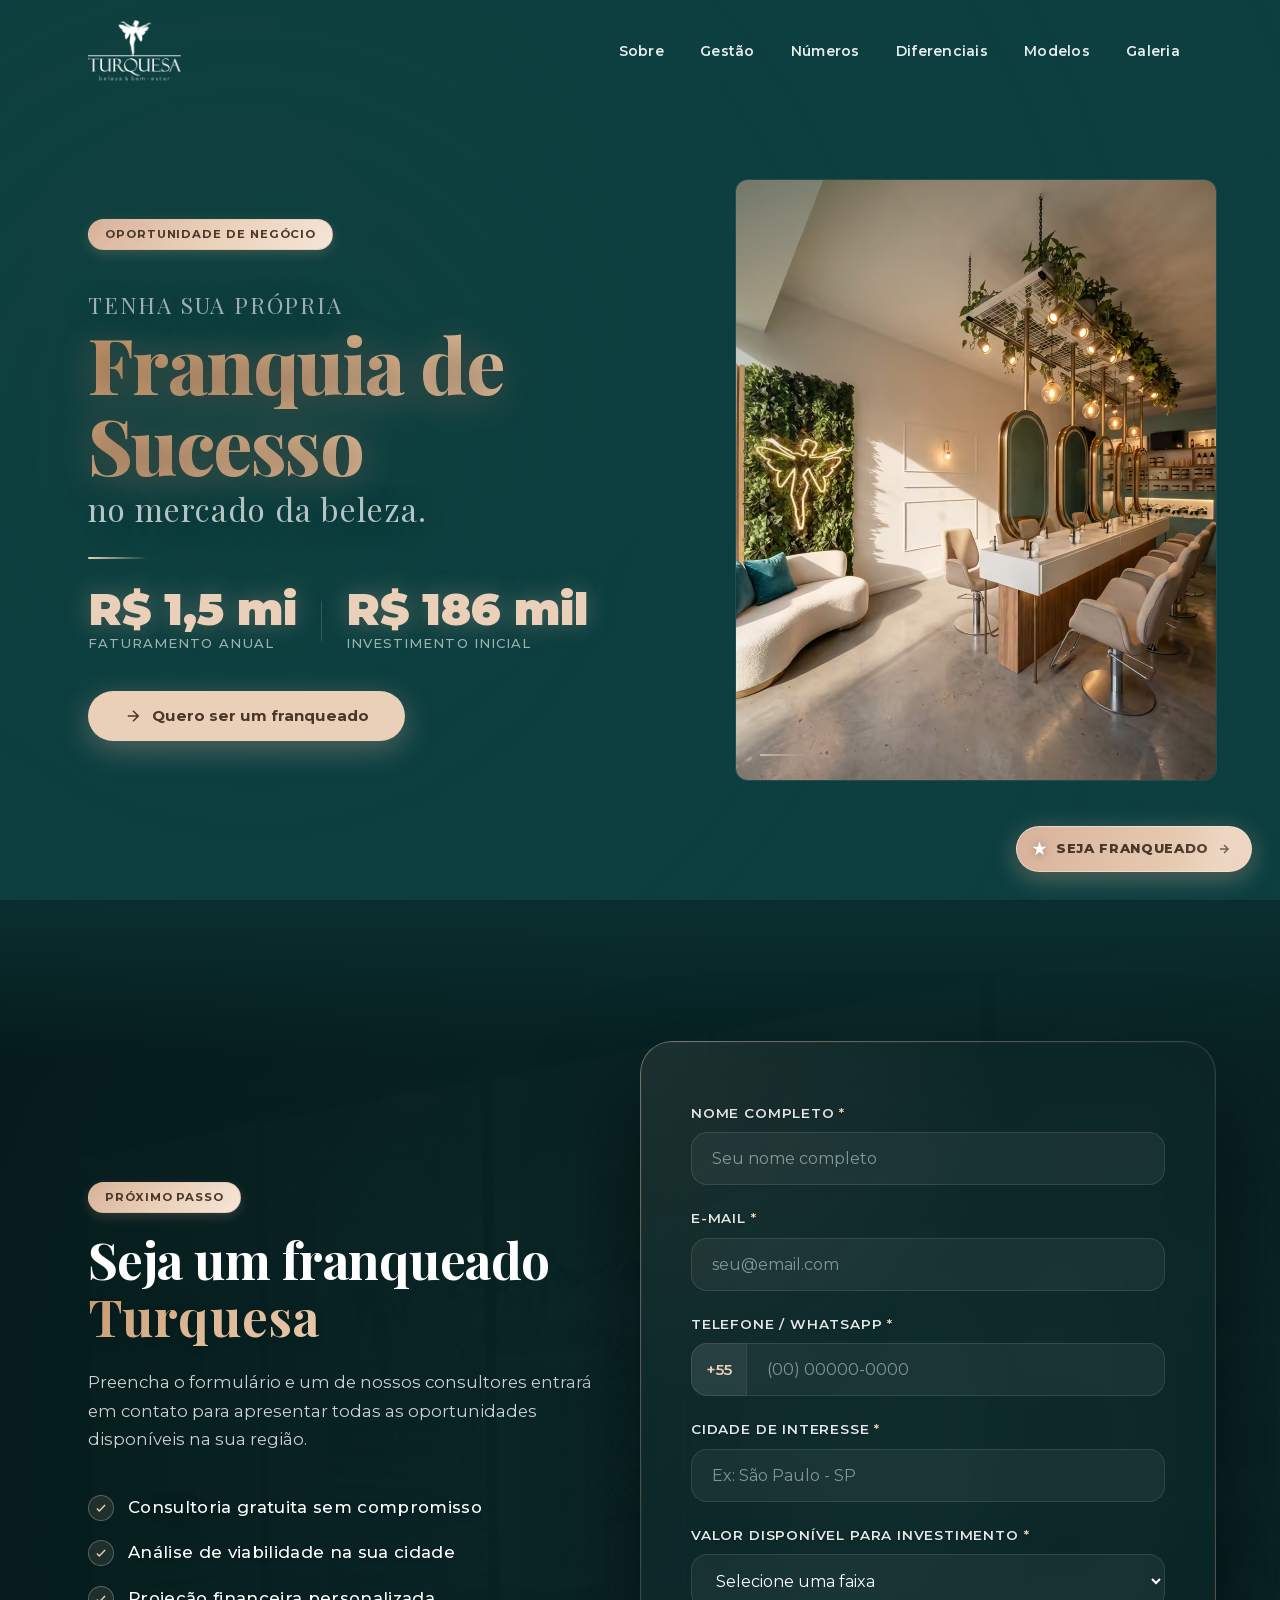
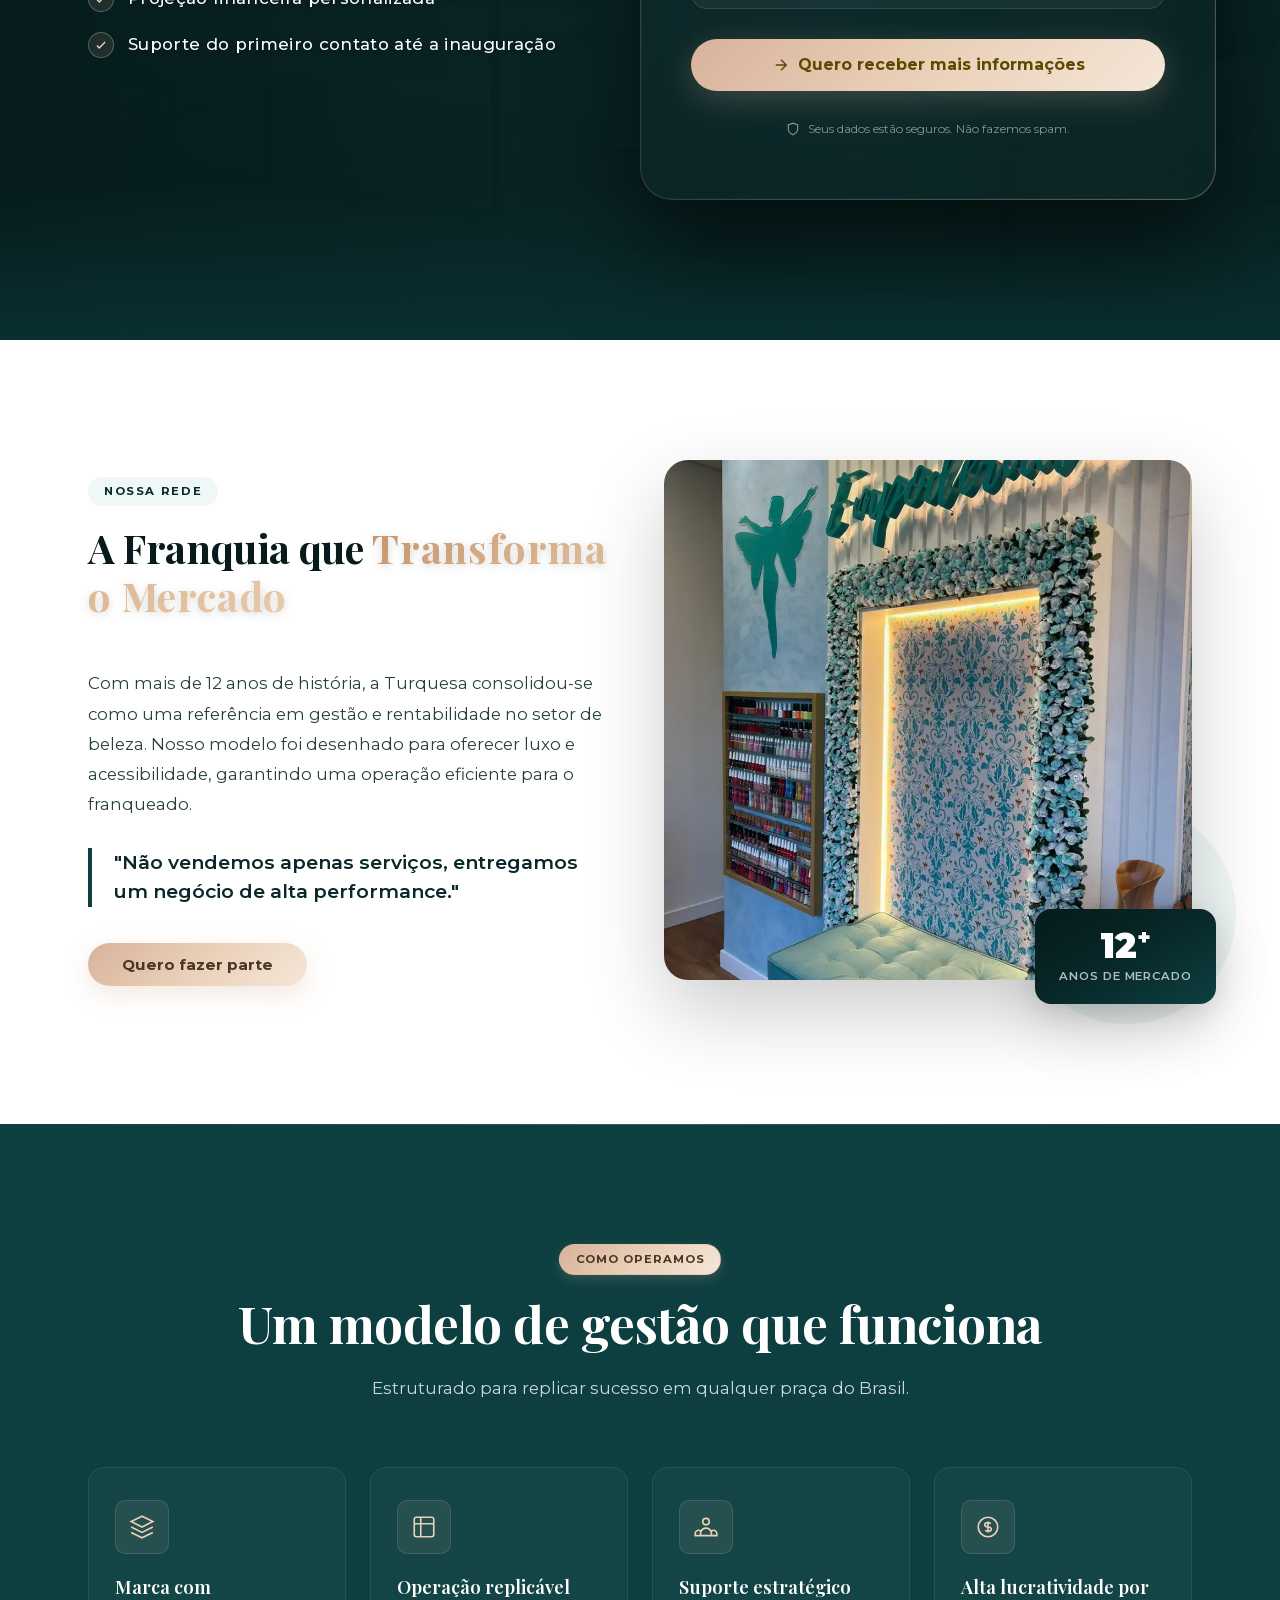
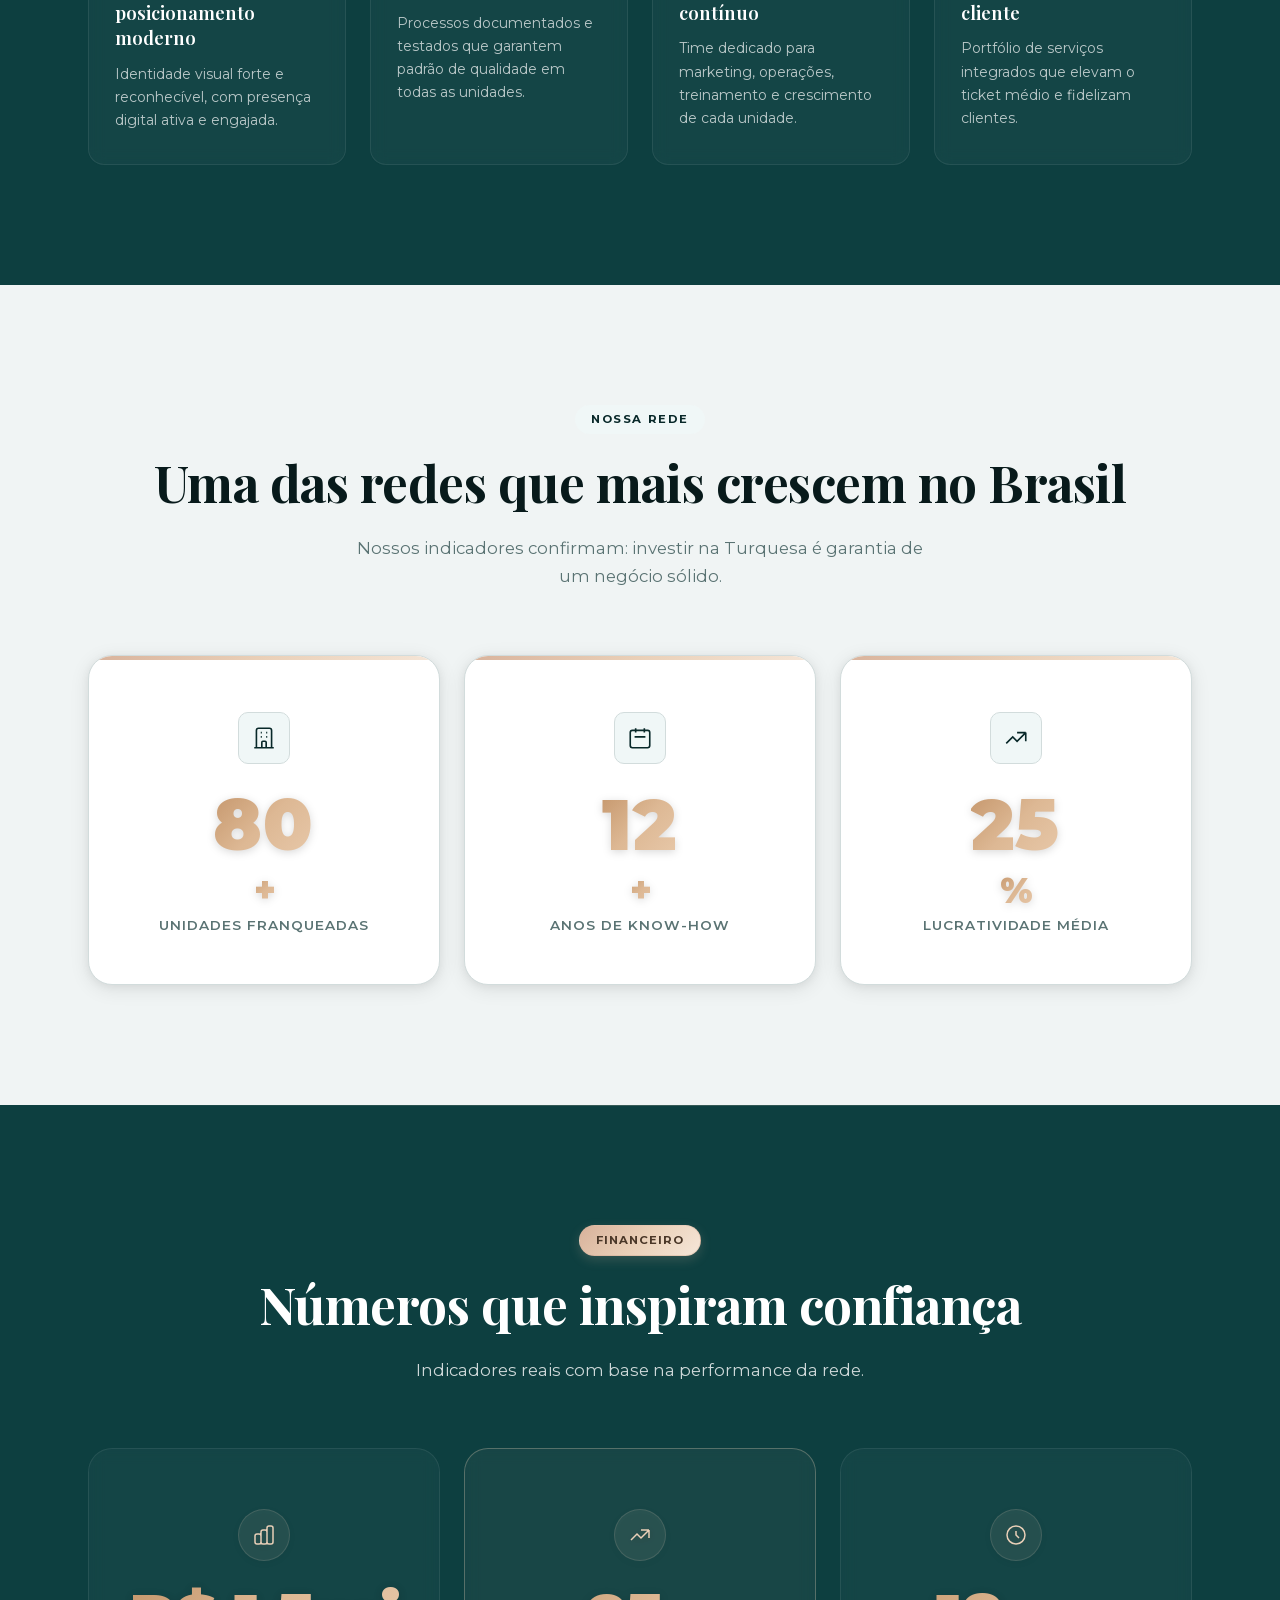
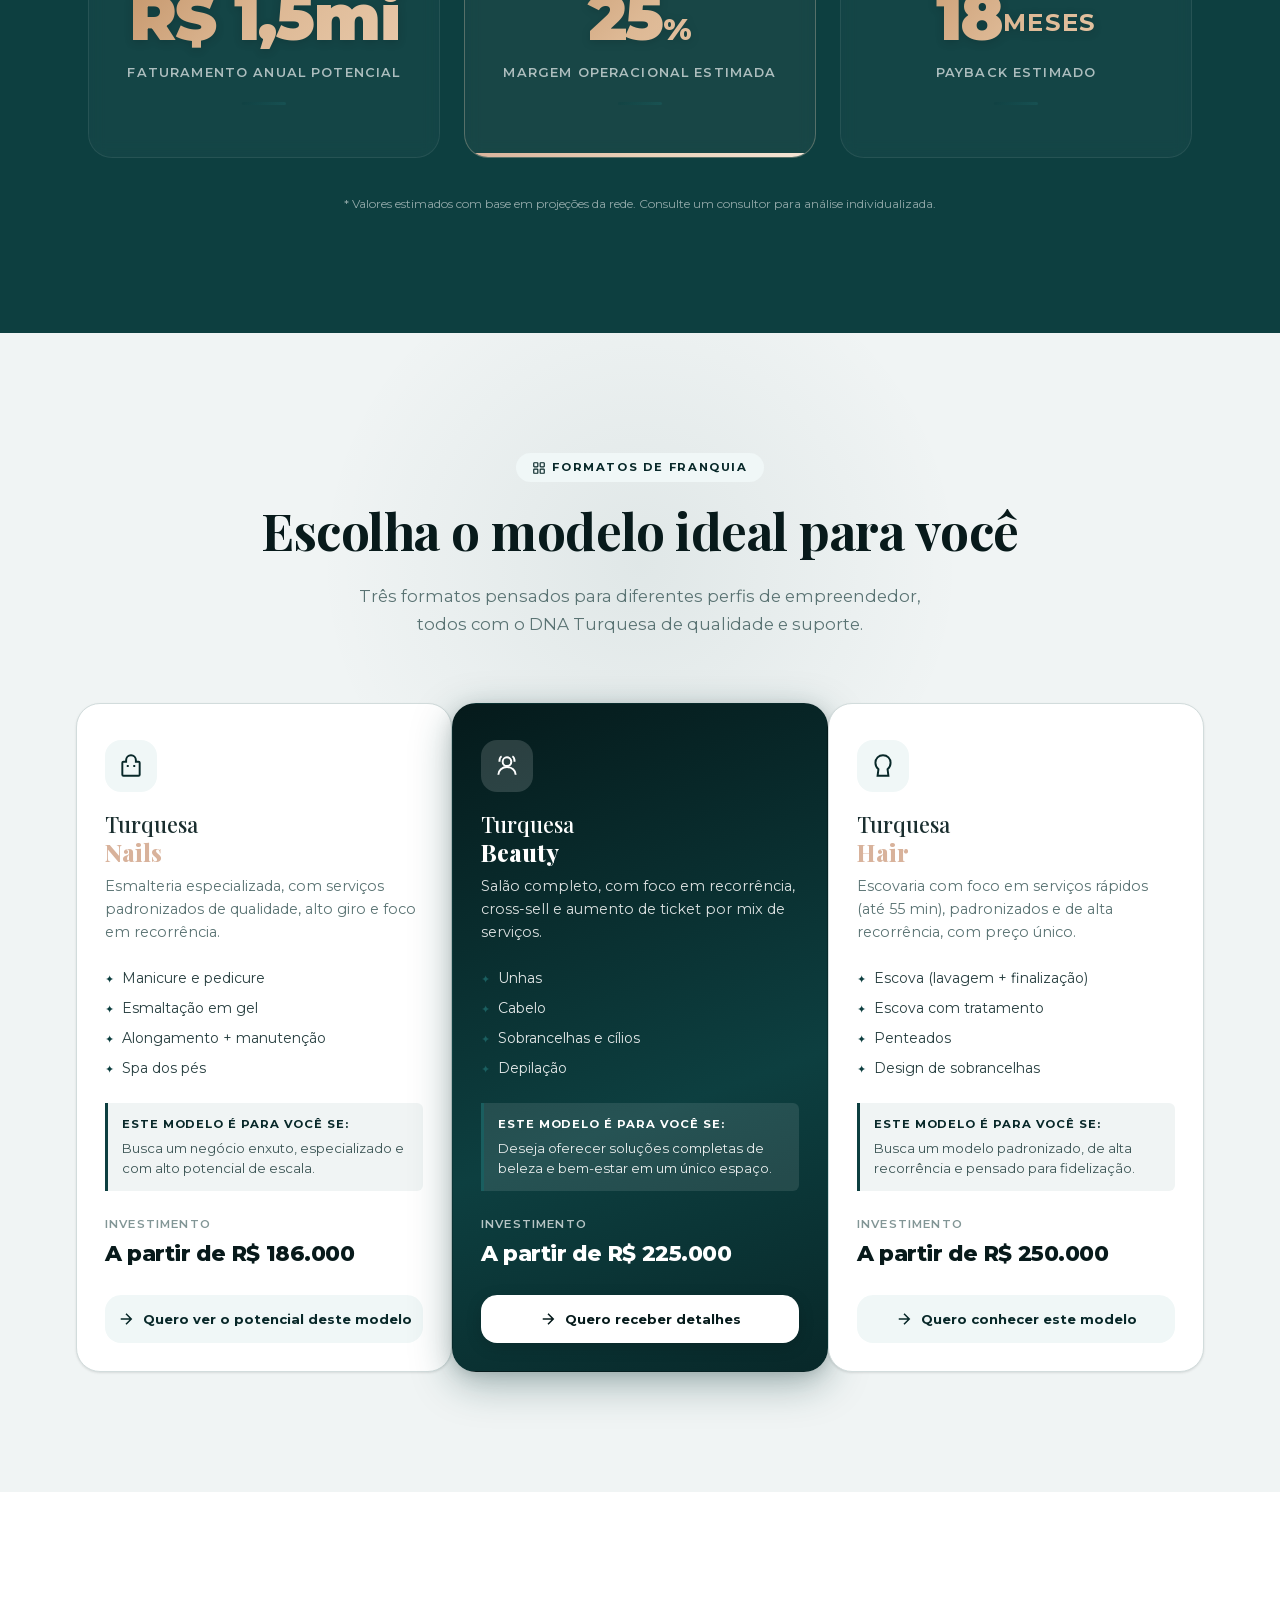
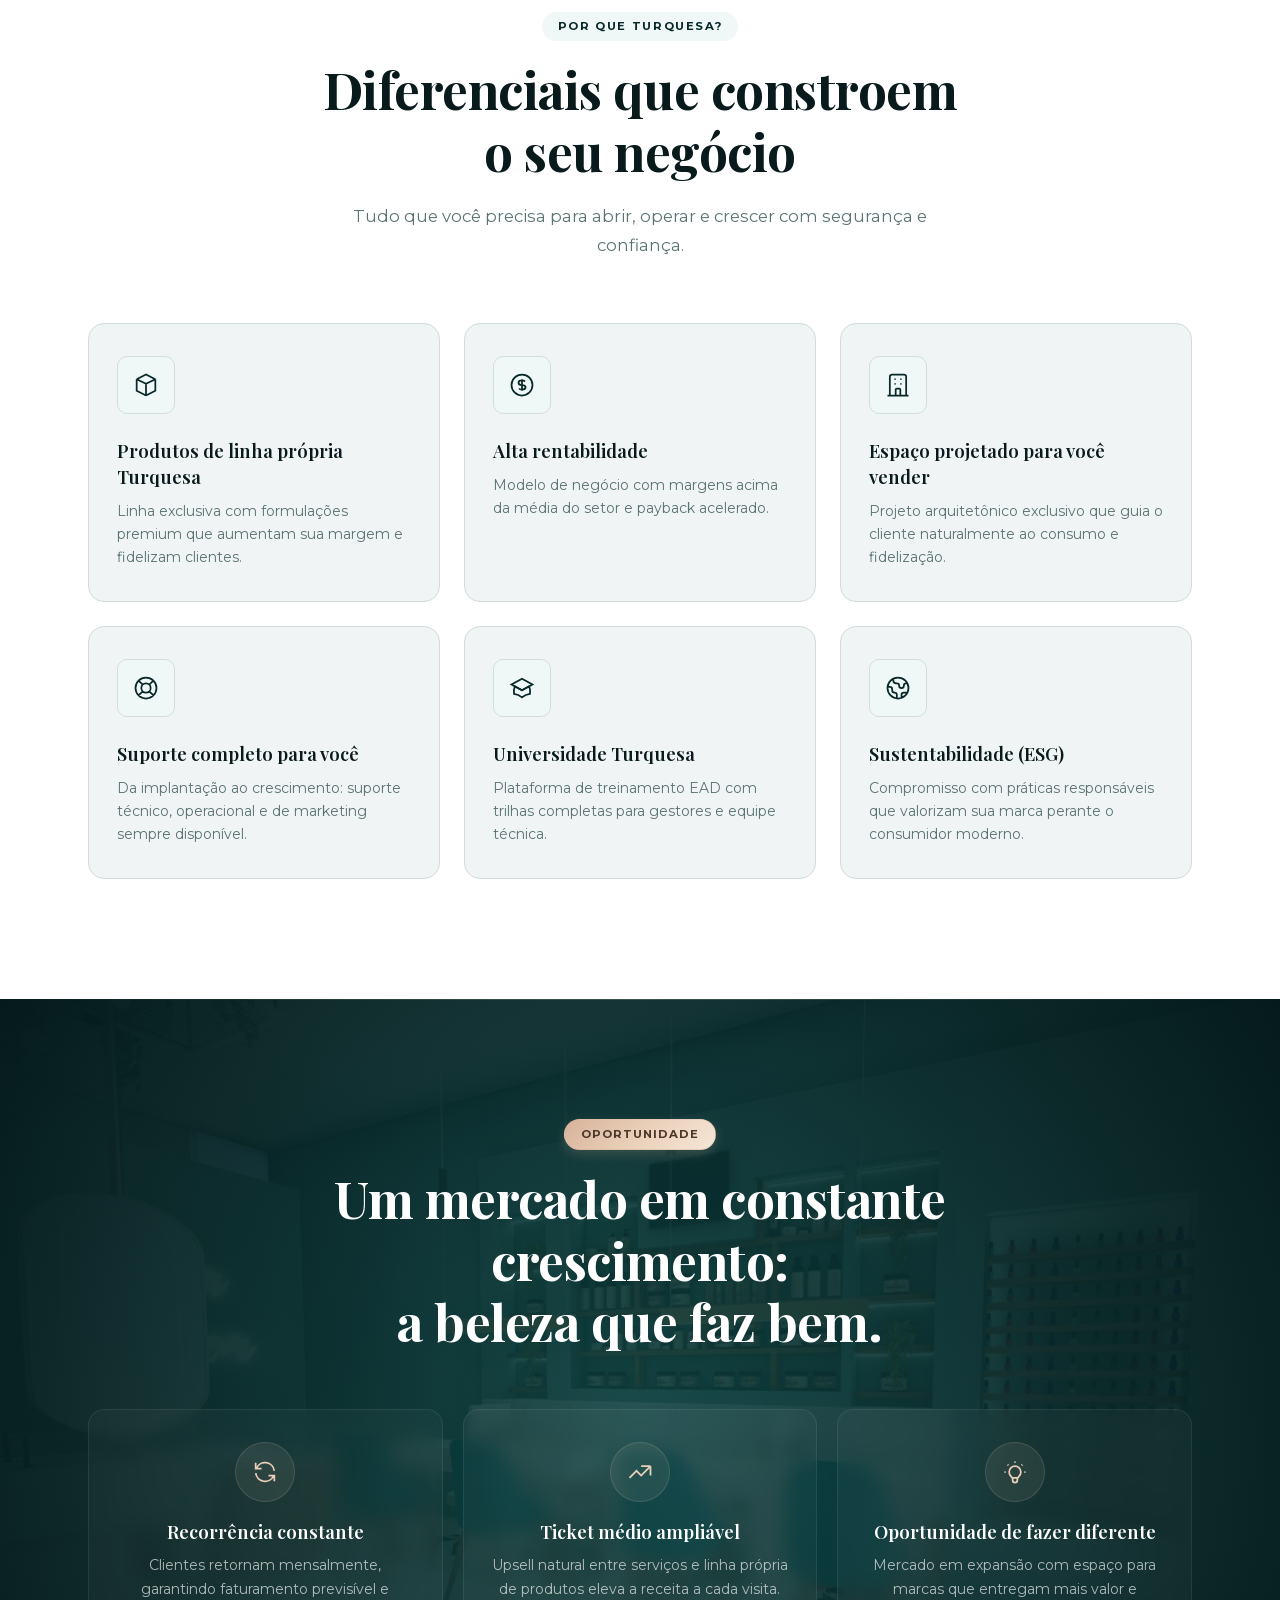
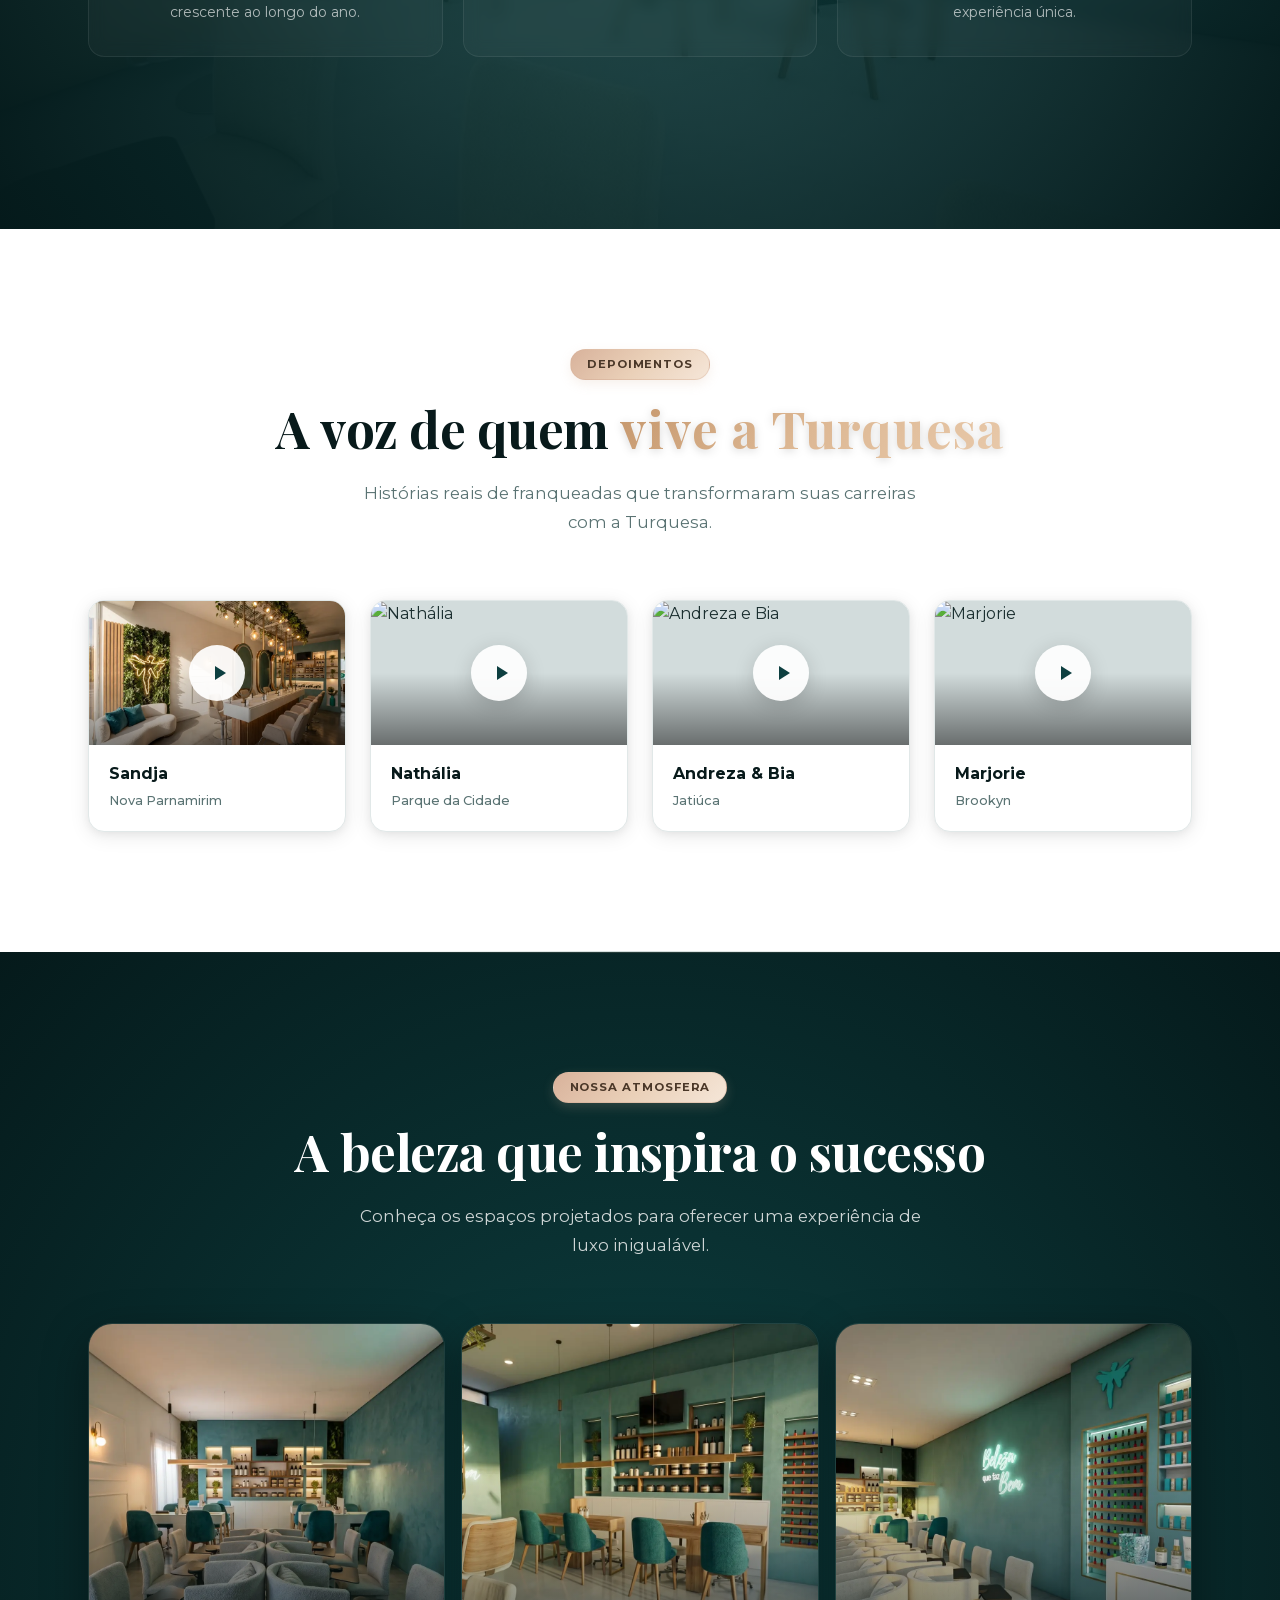
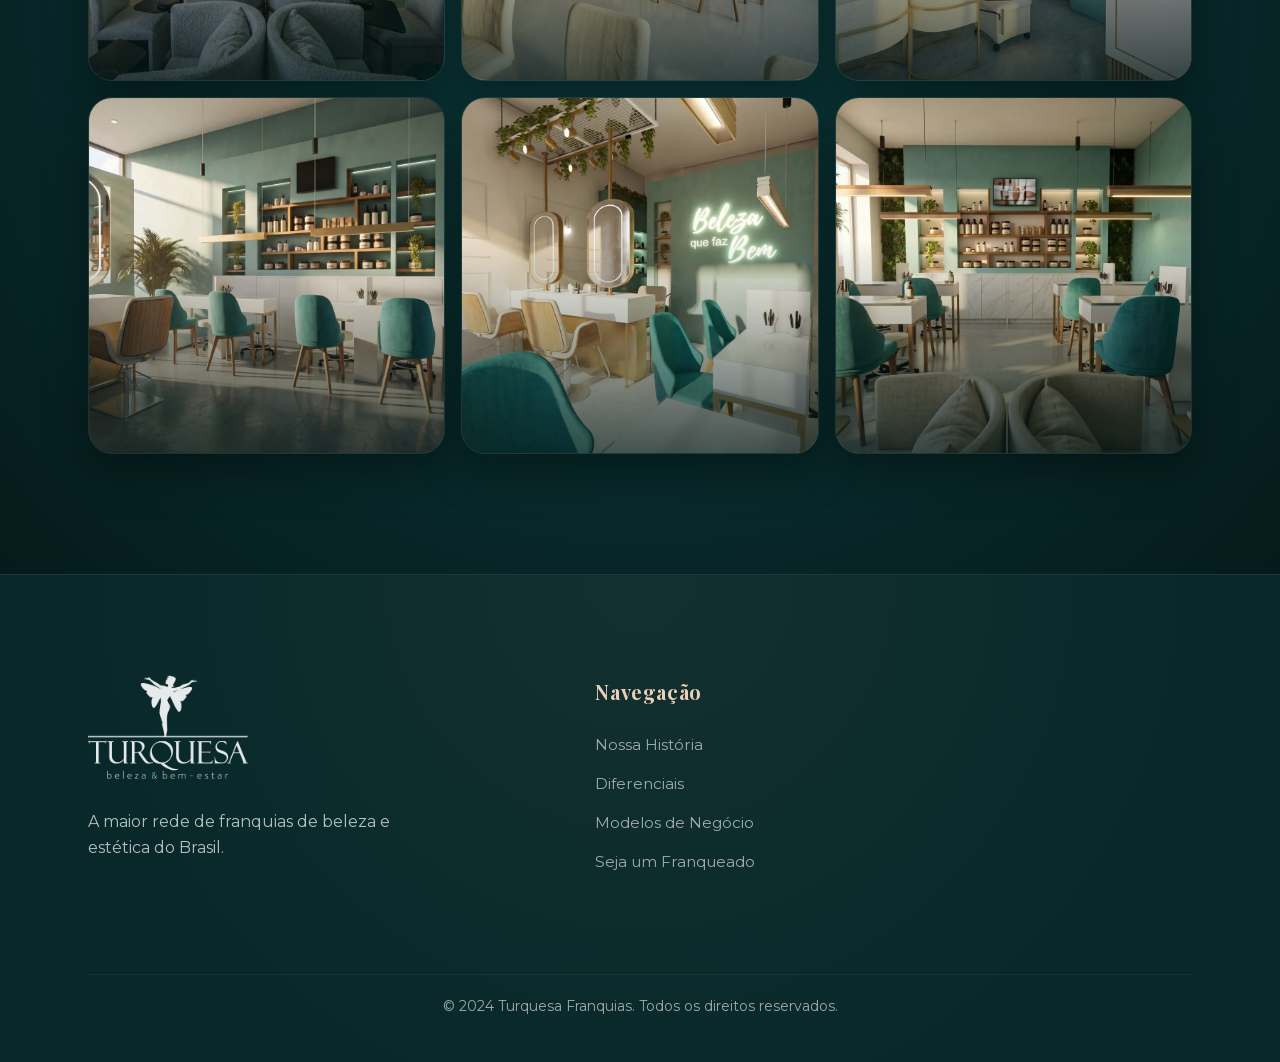
==== commit e3b35e4d: "chore: bump cache-busting v=8" ====
--- a/index.html
+++ b/index.html
@@ -45,8 +45,8 @@
   <style>
     :root{--green:#0D3F40;--green-dark:#082829;--green-deep:#051a1b;--green-light:#1a5e5f;--green-pale:#f0f7f7;--green-glow:rgba(13,63,64,0.3);--gold:#EAD0B8;--gold-dark:#D8B29B;--gold-light:#F5E6D8;--white:#FFFFFF;--gray-50:#F0F4F4;--gray-100:#E1E8E8;--gray-200:#D2DCDC;--gray-300:#B4C3C3;--gray-400:#829696;--gray-500:#5A7373;--gray-600:#3C5555;--gray-700:#283F40;--gray-800:#1A2E2F;--gray-900:#081A1B;--gradient:linear-gradient(135deg,var(--green-deep),var(--green),var(--green-light));--gradient-dark:linear-gradient(150deg,var(--green-deep) 0%,var(--green-dark) 50%,var(--green) 100%);--gradient-card:linear-gradient(135deg,var(--green),var(--green-light));--gradient-gold:linear-gradient(135deg,var(--gold-dark) 0%,var(--gold) 50%,var(--gold-light) 100%);--shadow-sm:0 1px 3px rgba(0,0,0,0.07),0 1px 2px rgba(0,0,0,0.04);--shadow-md:0 4px 20px rgba(0,0,0,0.09),0 2px 8px rgba(0,0,0,0.05);--shadow-lg:0 20px 60px rgba(0,0,0,0.14),0 8px 24px rgba(0,0,0,0.08);--shadow-xl:0 32px 80px rgba(0,0,0,0.20);--shadow-green:0 8px 32px rgba(13,63,64,0.25);--shadow-gold:0 8px 32px rgba(216,178,155,0.25);--shadow-turquesa:0 8px 32px rgba(13,63,64,0.15);--turquesa:var(--green);--turquesa-dark:var(--green-dark);--turquesa-deep:var(--green-deep);--turquesa-light:var(--green-light);--turquesa-pale:var(--green-pale);--radius-xs:6px;--radius-sm:10px;--radius-md:16px;--radius-lg:24px;--radius-xl:32px;--radius-full:9999px;--font-sans:'Montserrat',-apple-system,BlinkMacSystemFont,'Segoe UI',sans-serif;--font-serif:'Playfair Display',serif;--ease-out:cubic-bezier(0.22,1,0.36,1);--ease-in-out:cubic-bezier(0.4,0,0.2,1);--transition:0.3s var(--ease-in-out);--transition-slow:0.6s var(--ease-out);--container:1200px;--section-py:clamp(72px,10vw,120px)}*,*::before,*::after{box-sizing:border-box;margin:0;padding:0}html{scroll-behavior:smooth;font-size:16px;-webkit-text-size-adjust:100%}body{font-family:var(--font-sans);color:var(--gray-800);background:var(--white);line-height:1.65;overflow-x:hidden;-webkit-font-smoothing:antialiased;-moz-osx-font-smoothing:grayscale}img{max-width:100%;height:auto;display:block}a{color:inherit;text-decoration:none;transition:color var(--transition)}ul,ol{list-style:none}button{font-family:inherit;cursor:pointer;border:none;background:none}.highlight-gold{background:linear-gradient(135deg,#c4956a 0%,#ddb894 50%,#e8c9aa 100%);-webkit-background-clip:text;-webkit-text-fill-color:transparent;background-clip:text;color:transparent !important;font-weight:700;letter-spacing:0.02em;filter:drop-shadow(0 2px 4px rgba(0,0,0,0.15))}.container{width:100%;max-width:var(--container);margin:0 auto;padding:0 clamp(20px,5vw,48px)}.section-header{text-align:center;margin-bottom:clamp(40px,6vw,64px)}.section-title{font-family:var(--font-serif);font-size:clamp(2rem,4.5vw,3.2rem);font-weight:700;line-height:1.2;color:var(--gray-900);margin-bottom:20px;letter-spacing:-0.01em}.section-title--white{color:var(--white)}.section-subtitle{font-family:var(--font-sans);font-size:clamp(0.95rem,2vw,1.05rem);color:var(--gray-500);max-width:580px;margin:0 auto;line-height:1.7}.section-subtitle--white{color:rgba(255,255,255,0.8)}.label{display:inline-flex;align-items:center;gap:6px;font-family:var(--font-sans);font-size:0.72rem;font-weight:700;letter-spacing:0.14em;text-transform:uppercase;color:var(--green-dark);background:var(--green-pale);padding:5px 16px;border-radius:var(--radius-full);margin-bottom:18px}.label--gold{color:#4a3728;background:var(--gradient-gold);border:1px solid rgba(216,178,155,0.4);box-shadow:0 4px 12px rgba(216,178,155,0.2);font-weight:700;letter-spacing:0.08em;text-transform:uppercase;font-size:0.72rem}.btn{display:inline-flex;align-items:center;justify-content:center;gap:8px;font-family:var(--font-sans);font-weight:600;font-size:0.95rem;line-height:1;border-radius:var(--radius-full);border:2px solid transparent;cursor:pointer;text-decoration:none;transition:all var(--transition);white-space:nowrap;position:relative;overflow:hidden}.btn svg{width:18px;height:18px;flex-shrink:0;transition:transform var(--transition)}.btn:hover svg{transform:translateX(3px)}[data-animate],[data-animate-hero]{opacity:0;transform:translateY(28px);transition:opacity 0.75s var(--ease-out),transform 0.75s var(--ease-out)}[data-animate-hero]:nth-child(2){transition-delay:0.15s}[data-animate-hero]:nth-child(3){transition-delay:0.30s}[data-animate-hero]:nth-child(4){transition-delay:0.45s}[data-animate].animated,[data-animate-hero].animated{opacity:1;transform:translateY(0)}.header{position:fixed;top:0;left:0;right:0;z-index:1000;padding:20px 0;transition:all var(--transition)}.header.scrolled{background:rgba(255,255,255,0.96);backdrop-filter:blur(16px);-webkit-backdrop-filter:blur(16px);box-shadow:0 2px 24px rgba(0,0,0,0.08);padding:14px 0}.header__inner{display:flex;align-items:center;justify-content:space-between;gap:24px}.header__logo img{height:64px;width:auto;transition:filter var(--transition),opacity var(--transition)}.header:not(.scrolled) .header__logo img{filter:brightness(0) invert(1)}.header__nav{align-items:center;gap:12px}.header__nav .nav-link{font-family:var(--font-sans);font-size:0.875rem;font-weight:600;color:var(--gray-800) !important;transition:all var(--transition);letter-spacing:0.02em;padding:0.5rem 0.75rem;border-radius:var(--radius-sm)}.header:not(.scrolled) .header__nav .nav-link{color:rgba(255,255,255,0.9) !important}.header__nav .nav-link:hover{color:var(--gold-dark) !important;transform:translateY(-1px)}.header:not(.scrolled) .header__nav .nav-link:hover{color:var(--gold-light) !important}.header__menu-btn{display:flex;flex-direction:column;justify-content:center;gap:5px;width:36px;height:36px;cursor:pointer;background:none;outline:none !important}.header__menu-btn:focus{box-shadow:none !important}.header__menu-btn span{display:block;width:22px;height:2px;border-radius:2px;background:var(--white);transition:all var(--transition)}.header.scrolled .header__menu-btn span{background:var(--gold-dark)}#headerNav.collapsing,#headerNav.show{position:fixed;top:72px;left:0;right:0;background:var(--green-deep);backdrop-filter:blur(16px);padding:24px;box-shadow:0 10px 40px rgba(0,0,0,0.5);z-index:999;border-bottom:1px solid rgba(234,208,184,0.1)}#headerNav.show .header__nav{flex-direction:column;align-items:center;gap:16px}#headerNav.show .header__nav .nav-link{font-size:1.05rem;font-weight:600;color:var(--white) !important;letter-spacing:0.05em;text-transform:uppercase;text-align:center;padding:0.6rem 1rem}#headerNav.show .header__nav .nav-link:hover{color:var(--gold) !important}.hero{position:relative;min-height:100svh;display:flex;align-items:center;justify-content:center;text-align:center;padding-bottom:60px;overflow:hidden}.hero__bg{position:absolute;inset:0;background-color:#0D3F40;background-image:radial-gradient(circle at 15% 25%,rgba(255,215,0,0.04) 0%,transparent 45%),radial-gradient(circle at 85% 75%,rgba(13,63,64,0.08) 0%,transparent 50%);background-size:cover;background-position:center;background-repeat:no-repeat;will-change:transform;animation:slowZoom 24s ease-in-out infinite alternate}@keyframes slowZoom{from{transform:scale(1.0)}to{transform:scale(1.08)}}.hero__overlay{position:absolute;inset:0;background:radial-gradient(circle at 20% 50%,rgba(13,63,64,0.6) 0%,rgba(13,63,64,0.95) 100%)}.hero__content{position:relative;z-index:2;width:100%;padding-top:180px;padding-bottom:60px;text-align:left}.hero__text{max-width:680px}@media (max-width:991.98px){.hero__text{margin-bottom:40px}.hero{text-align:center;padding-top:10px}.hero__content{padding-top:80px}.hero__stats{justify-content:center !important}.hero__divider{margin-left:auto;margin-right:auto}.hero__cta-wrap{text-align:center}.hero__visual{min-height:340px}.hero__image-card{position:relative;inset:auto;height:340px;border-radius:16px}.hero__visual::after{border-radius:16px}}.hero__badge{margin-bottom:24px}.hero__headline{font-family:var(--font-serif);margin-bottom:0;text-shadow:0 4px 32px rgba(0,0,0,0.4)}.hero__headline-pre{display:block;font-size:clamp(1rem,2vw,1.4rem);font-weight:400;letter-spacing:0.08em;text-transform:uppercase;color:rgba(255,255,255,0.6);margin-bottom:4px}.hero__headline-main{display:block;font-size:clamp(2.8rem,6vw,5rem);font-weight:800;line-height:1.05;letter-spacing:-0.02em;margin-bottom:6px;filter:drop-shadow(0 4px 16px rgba(216,178,155,0.35))}.hero__headline-post{display:block;font-size:clamp(1.3rem,2.8vw,2rem);font-weight:300;color:rgba(255,255,255,0.7);letter-spacing:0.03em}.hero__divider{display:flex;align-items:center;margin:28px 0;max-width:320px}.hero__divider span{display:block;width:60px;height:2px;background:linear-gradient(to right,var(--gold),transparent);border-radius:2px}.hero__stats{display:flex;align-items:center;gap:24px;margin-bottom:36px}.hero__stat{display:flex;flex-direction:column;gap:2px}.hero__stat-value{font-family:var(--font-sans);font-size:clamp(1.8rem,4vw,2.8rem);font-weight:900;line-height:1;color:var(--gold) !important;-webkit-text-fill-color:var(--gold) !important;text-shadow:0 0 24px rgba(216,178,155,0.35)}.hero__stat-label{font-size:clamp(0.7rem,1.2vw,0.82rem);font-weight:500;color:rgba(255,255,255,0.6);text-transform:uppercase;letter-spacing:0.08em}.hero__stat-divider{width:1px;height:40px;background:rgba(255,255,255,0.15)}.hero__cta-wrap{margin-top:8px}.hero__cta-wrap .btn--hero{display:inline-flex;align-items:center;gap:10px;background:var(--gold);color:#4a3728;font-weight:700;font-size:0.95rem;padding:16px 36px;border-radius:50px;border:none;transition:all 0.3s ease;box-shadow:0 8px 30px rgba(216,178,155,0.35)}.hero__cta-wrap .btn--hero:hover{transform:translateY(-3px);box-shadow:0 12px 40px rgba(216,178,155,0.5);background:#e8d5c0}.hero__cta-wrap .btn--hero svg{width:18px;height:18px}.hero__visual{position:relative;display:flex;align-items:center;justify-content:center;min-height:600px;height:100%}.hero__image-card{position:absolute;inset:0;background-image:image-set(url('img/img_hero.avif') type('image/avif') 1x,url('img/img_hero.webp') type('image/webp') 1x);background-size:cover;background-position:60% center;background-repeat:no-repeat;border-radius:12px;box-shadow:0 0 0 1px rgba(216,178,155,0.12)}.hero__image-accent{position:absolute;bottom:24px;left:24px;width:48px;height:2px;background:linear-gradient(90deg,var(--gold),transparent);z-index:2;opacity:0.7}.hero__visual::after{content:'';position:absolute;inset:0;background:linear-gradient(135deg,rgba(13,63,64,0.35) 0%,transparent 40%);border-radius:12px;pointer-events:none;z-index:1}@media (max-width:767.98px){.hero__visual .hero__image-card{background-image:image-set(url('img/img_hero-mobile.avif') type('image/avif') 1x,url('img/img_hero-mobile.webp') type('image/webp') 1x)}}.hero__headline{font-family:var(--font-sans);font-size:clamp(2.1rem,5.5vw,3.8rem);font-weight:800;line-height:1.2;color:var(--white);margin-bottom:22px;text-shadow:0 2px 24px rgba(0,0,0,0.3);letter-spacing:-0.02em}.fab-cta{position:fixed;bottom:28px;right:28px;z-index:900;display:inline-flex;align-items:center;gap:8px;padding:11px 20px 11px 14px;border-radius:var(--radius-full);background:linear-gradient(110deg,var(--gold-dark) 0%,var(--gold) 40%,var(--gold-dark) 70%,var(--gold) 100%);background-size:220% 100%;animation:fabSlideIn 0.7s var(--ease-out) both,fabShimmer 3.2s linear 1.5s infinite;color:#4a3728;font-family:var(--font-sans);font-size:0.82rem;font-weight:700;letter-spacing:0.04em;text-transform:uppercase;text-decoration:none;white-space:nowrap;box-shadow:0 0 0 0 rgba(216,178,155,0),0 6px 24px rgba(216,178,155,0.4),0 2px 6px rgba(0,0,0,0.22);border:1.5px solid rgba(255,255,255,0.4);transform:translateY(0) scale(1);opacity:1;transition:transform 0.35s var(--ease-out),opacity 0.35s var(--ease-out),box-shadow 0.3s var(--ease-in-out);overflow:visible}.fab-cta.fab-cta--hidden{opacity:0;pointer-events:none;transform:translateY(20px) scale(0.9)}.fab-cta__label{font-size:0.82rem;font-weight:800;letter-spacing:0.05em}.fab-cta__icon{width:17px;height:17px;flex-shrink:0;filter:drop-shadow(0 1px 4px rgba(0,0,0,0.3));animation:fabStar 1.8s ease-in-out 0.8s infinite alternate}.fab-cta__icon:not(.fab-cta__icon--star){display:none}.fab-cta__icon--star{display:block;color:#fff}.fab-cta__arrow{width:14px;height:14px;flex-shrink:0;opacity:0.9;transition:transform 0.3s var(--ease-out)}@keyframes fabSlideIn{from{opacity:0;transform:translateY(52px) scale(0.84)}to{opacity:1;transform:translateY(0) scale(1)}}@keyframes fabShimmer{0%{background-position:100% 0}100%{background-position:-100% 0}}@keyframes fabStar{from{transform:scale(1) rotate(-5deg);filter:drop-shadow(0 1px 4px rgba(0,0,0,0.3))}to{transform:scale(1.22) rotate(8deg);filter:drop-shadow(0 2px 8px rgba(255,255,255,0.5))}}.row{--bs-gutter-x:1.5rem;--bs-gutter-y:0;display:flex;flex-wrap:wrap;margin-top:calc(-1 * var(--bs-gutter-y));margin-right:calc(-0.5 * var(--bs-gutter-x));margin-left:calc(-0.5 * var(--bs-gutter-x))}.row > *{box-sizing:border-box;flex-shrink:0;width:100%;max-width:100%;padding-right:calc(var(--bs-gutter-x) * 0.5);padding-left:calc(var(--bs-gutter-x) * 0.5);margin-top:var(--bs-gutter-y)}.col-sm-6{flex:0 0 auto}@media (min-width:576px){.col-sm-6{width:50%}}.col-md-6,.col-md-4{flex:0 0 auto}@media (min-width:768px){.col-md-6{width:50%}.col-md-4{width:33.333333%}}.col-lg-3,.col-lg-4,.col-lg-5,.col-lg-6,.col-lg-7{flex:0 0 auto}@media (min-width:992px){.col-lg-3{width:25%}.col-lg-4{width:33.333333%}.col-lg-5{width:41.666667%}.col-lg-6{width:50%}.col-lg-7{width:58.333333%}}.g-3{--bs-gutter-x:1rem;--bs-gutter-y:1rem}.g-4{--bs-gutter-x:1.5rem;--bs-gutter-y:1.5rem}.gy-5{--bs-gutter-y:3rem}@media (min-width:992px){.gx-lg-5{--bs-gutter-x:3rem}}.align-items-center{align-items:center !important}.justify-content-center{justify-content:center !important}.h-100{height:100% !important}.ms-auto{margin-left:auto !important}.m-0{margin:0 !important}.mb-4{margin-bottom:1.5rem !important}.p-0{padding:0 !important}.border-0{border:0 !important}.shadow-none{box-shadow:none !important}@media (min-width:992px){.mb-lg-0{margin-bottom:0 !important}}@media (min-width:1400px){.gap-xxl-4{gap:1.5rem !important}}.navbar{position:relative;display:flex;flex-wrap:wrap;align-items:center;justify-content:space-between}.navbar-brand{padding-top:0.3125rem;padding-bottom:0.3125rem;margin-right:1rem}.navbar-toggler{padding:0.25rem 0.75rem;font-size:1.25rem;line-height:1;background-color:transparent;border:0;border-radius:0.25rem}.navbar-nav{display:flex;flex-direction:column;padding-left:0;margin-bottom:0;list-style:none}.nav-link{display:block;padding:0.5rem 1rem}.nav-item{list-style:none}.navbar-collapse{flex-basis:100%;flex-grow:1;align-items:center}.collapse:not(.show){display:none}@media (min-width:768px){.navbar-expand-md{flex-wrap:nowrap;justify-content:flex-start}.navbar-expand-md .navbar-nav{flex-direction:row}.navbar-expand-md .navbar-collapse{display:flex !important;flex-basis:auto}.navbar-expand-md .navbar-toggler{display:none}}
   </style>
-  <link rel="preload" as="style" href="css/style.min.css?v=7" onload="this.onload=null;this.rel='stylesheet'">
-  <noscript><link rel="stylesheet" href="css/style.min.css?v=7"></noscript>
+  <link rel="preload" as="style" href="css/style.min.css?v=8" onload="this.onload=null;this.rel='stylesheet'">
+  <noscript><link rel="stylesheet" href="css/style.min.css?v=8"></noscript>
 
   <!-- Google Tag Manager (carregamento adiado: imediato na interação ou fallback ~3,5s) -->
   <script>(function(w,d,s,l,i){var fired=false;function load(){if(fired)return;fired=true;w[l]=w[l]||[];w[l].push({'gtm.start':new Date().getTime(),event:'gtm.js'});var f=d.getElementsByTagName(s)[0],j=d.createElement(s);j.async=true;j.fetchPriority='low';j.src="https://server.turquesabemestar.com.br/atxdwzsvu.js?"+i;f.parentNode.insertBefore(j,f);}['scroll','touchstart','mousedown','keydown','click'].forEach(function(e){w.addEventListener(e,load,{passive:true,once:true});});w.addEventListener('load',function(){w.setTimeout(load,2000);});w.setTimeout(load,3500);})(window,document,'script','dataLayer','cbux3x=HBJOPSMpVUE4RUoyLTMoUgNLQVRGQhwaSAIGCAYRHQcUFBYXEhcMFQdYEBUaShoG');</script>
@@ -789,6 +789,6 @@
     </svg>
   </a>
 
-  <script src="js/main.js?v=7" defer></script>
+  <script src="js/main.js?v=8" defer></script>
 </body>
 </html>
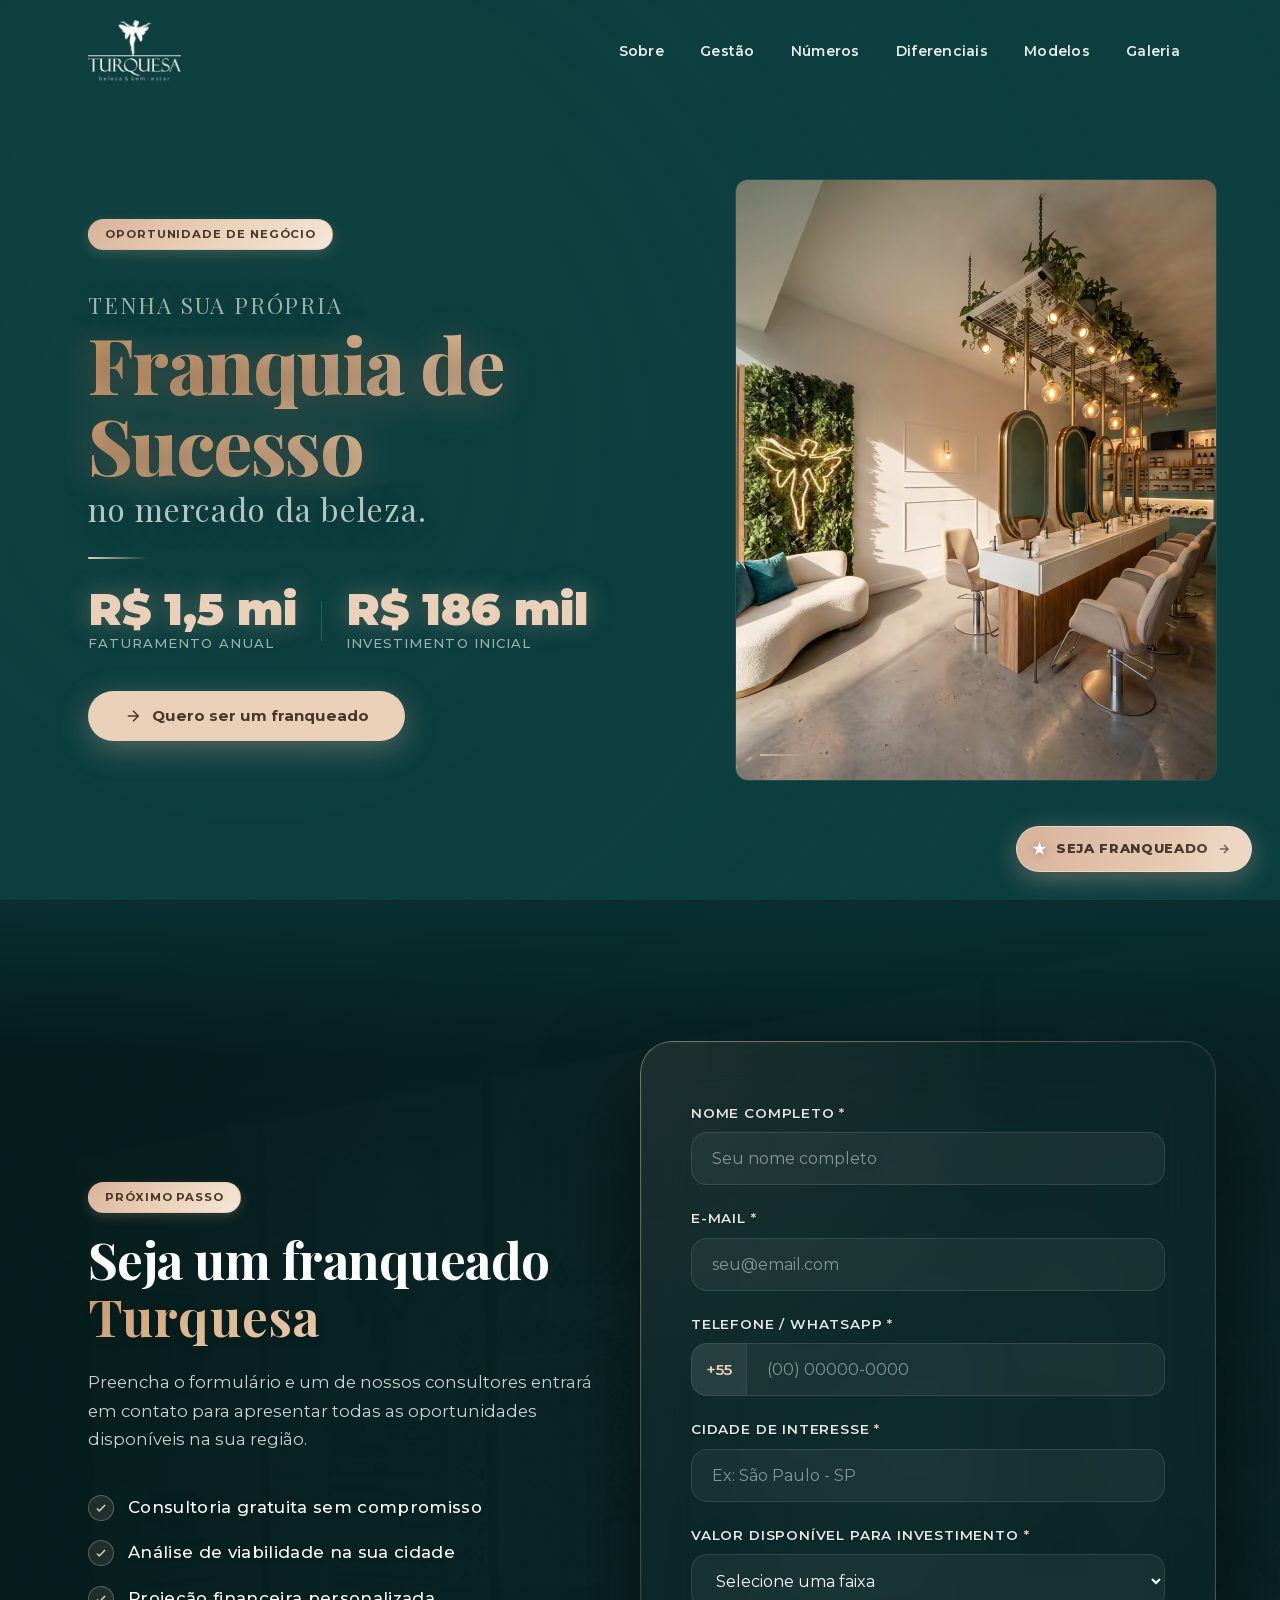
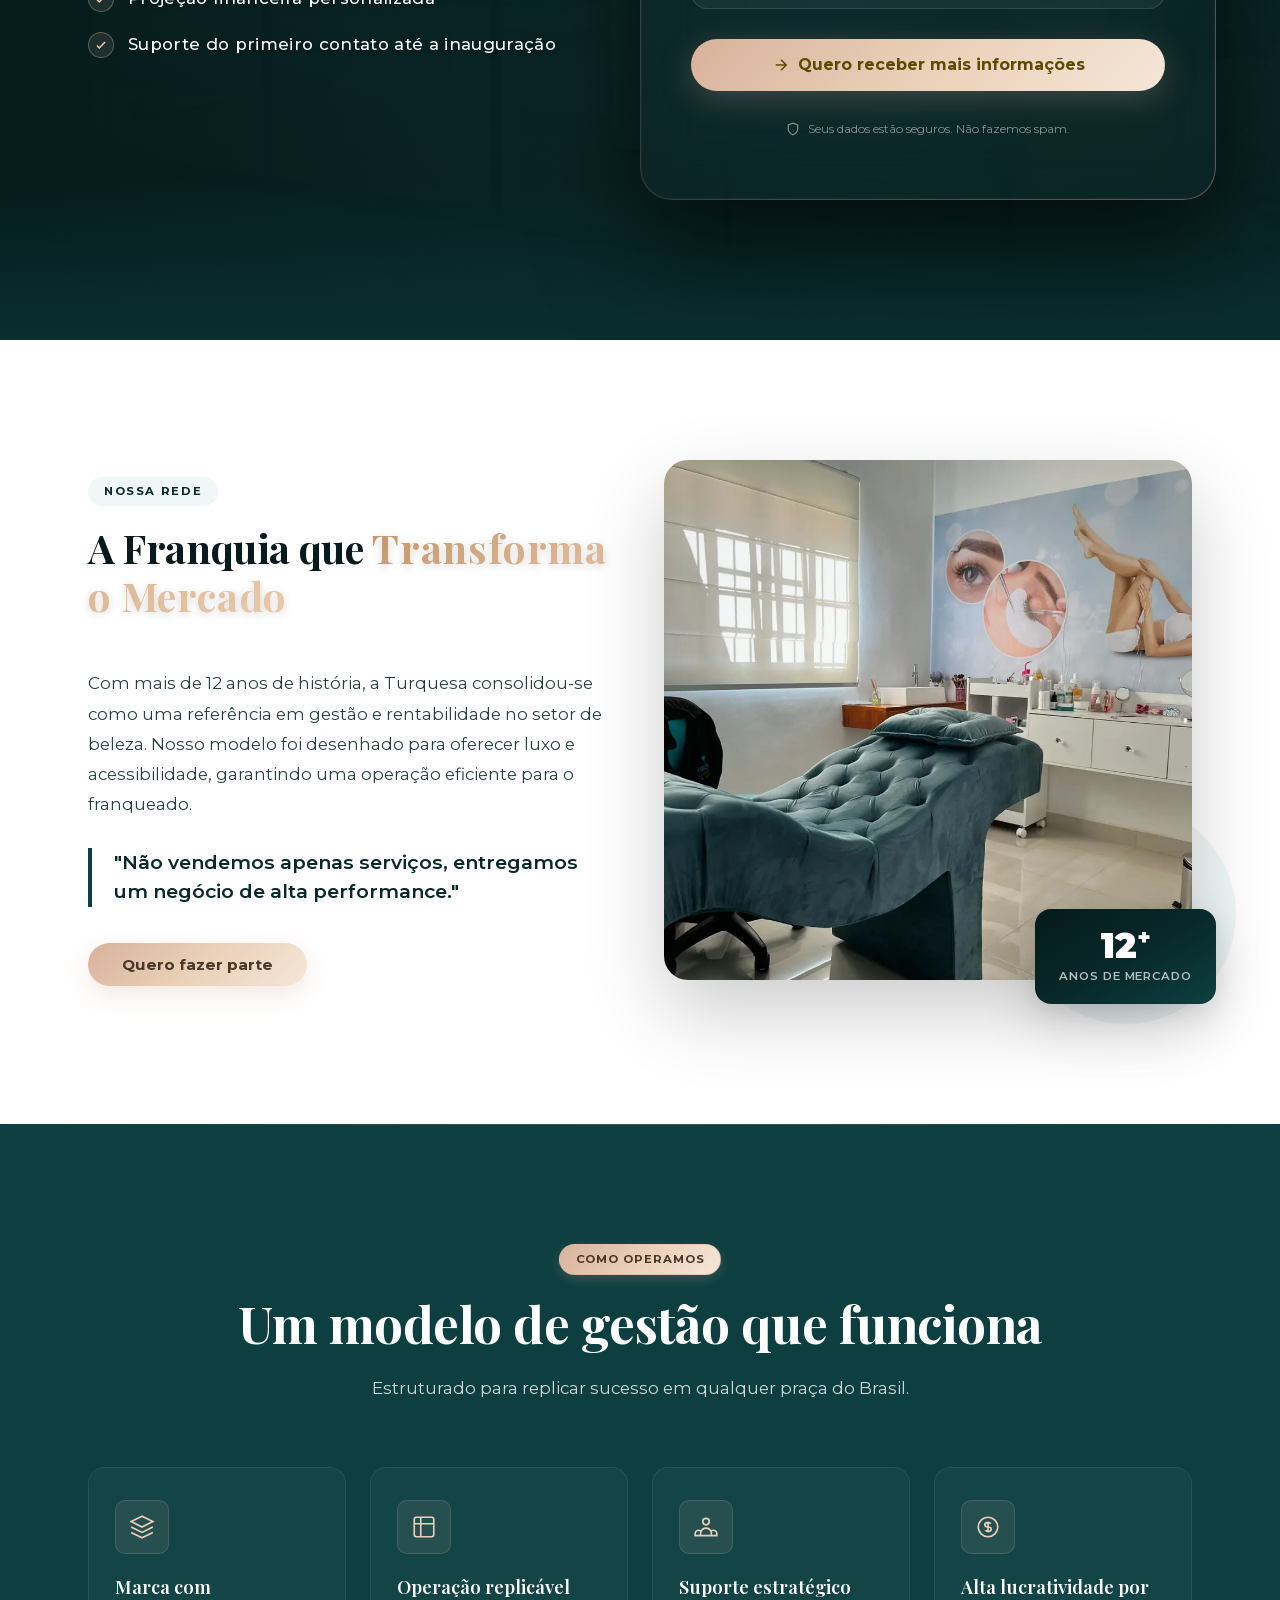
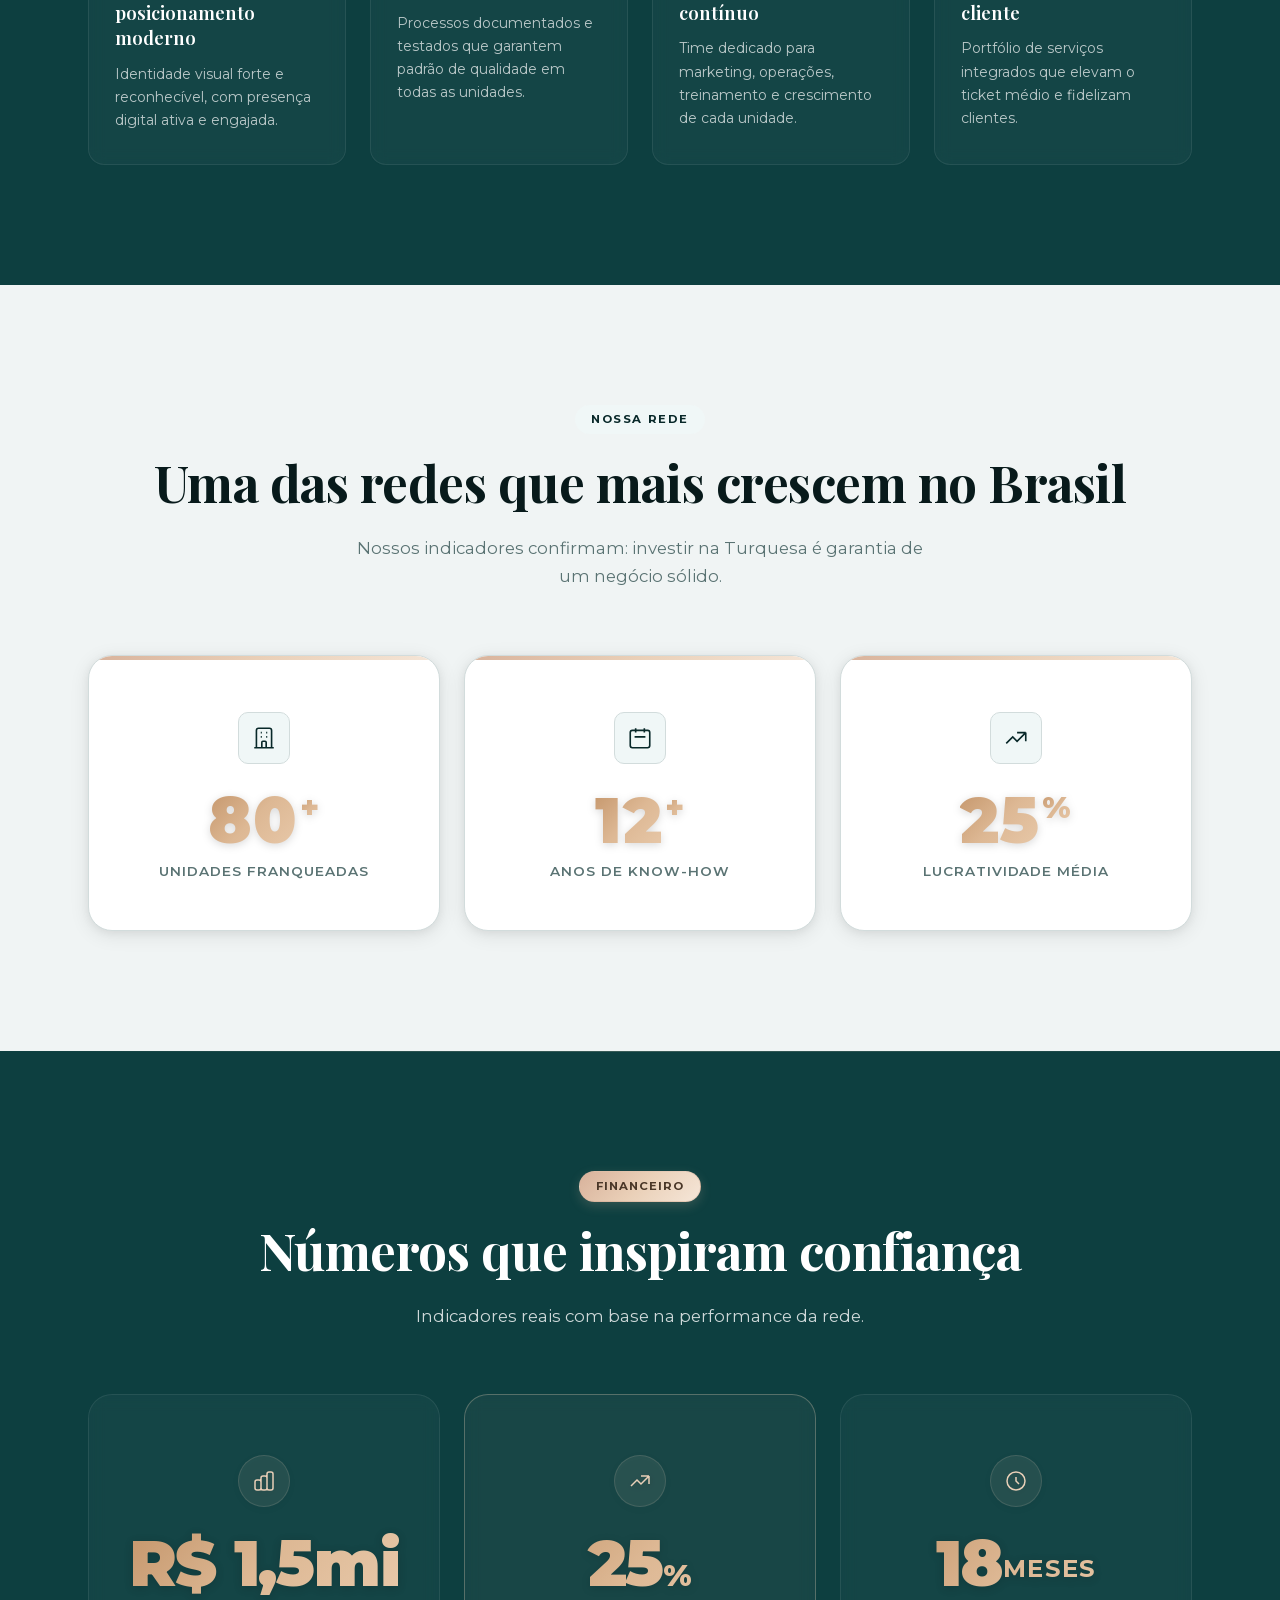
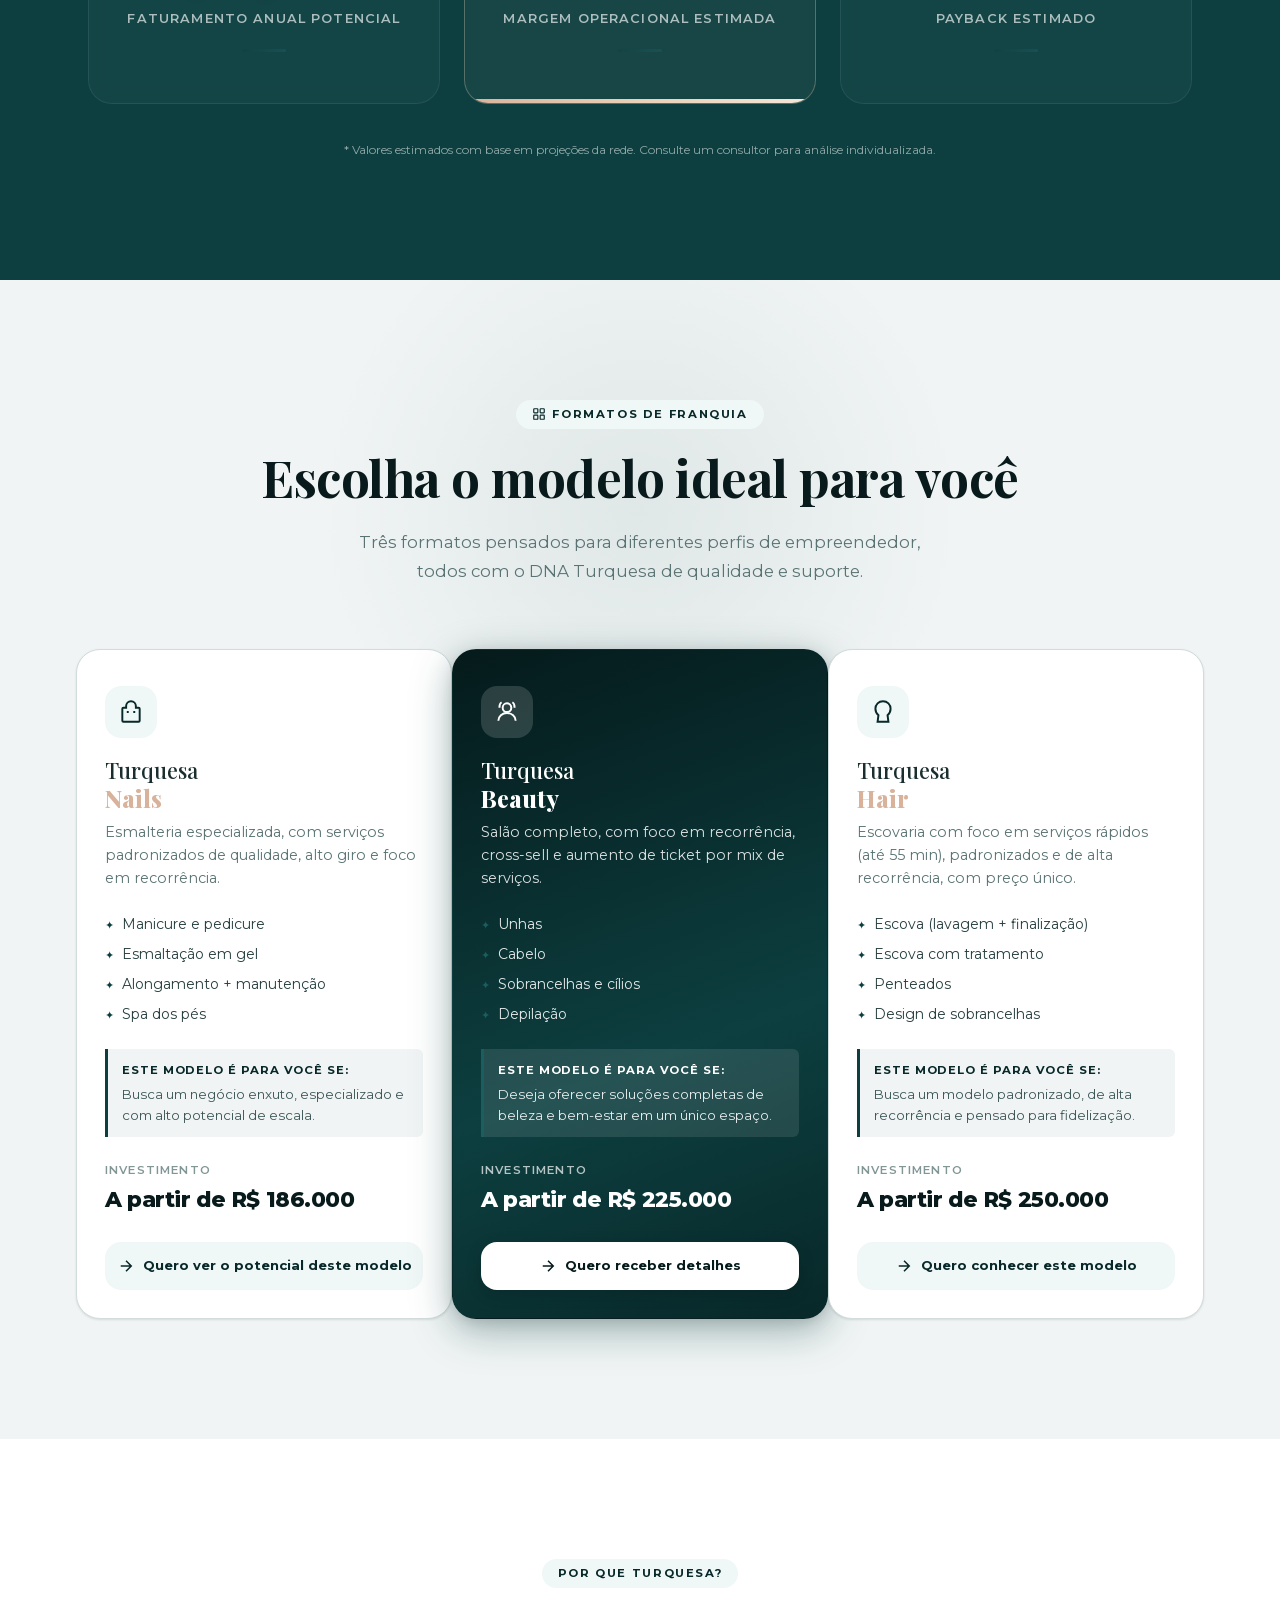
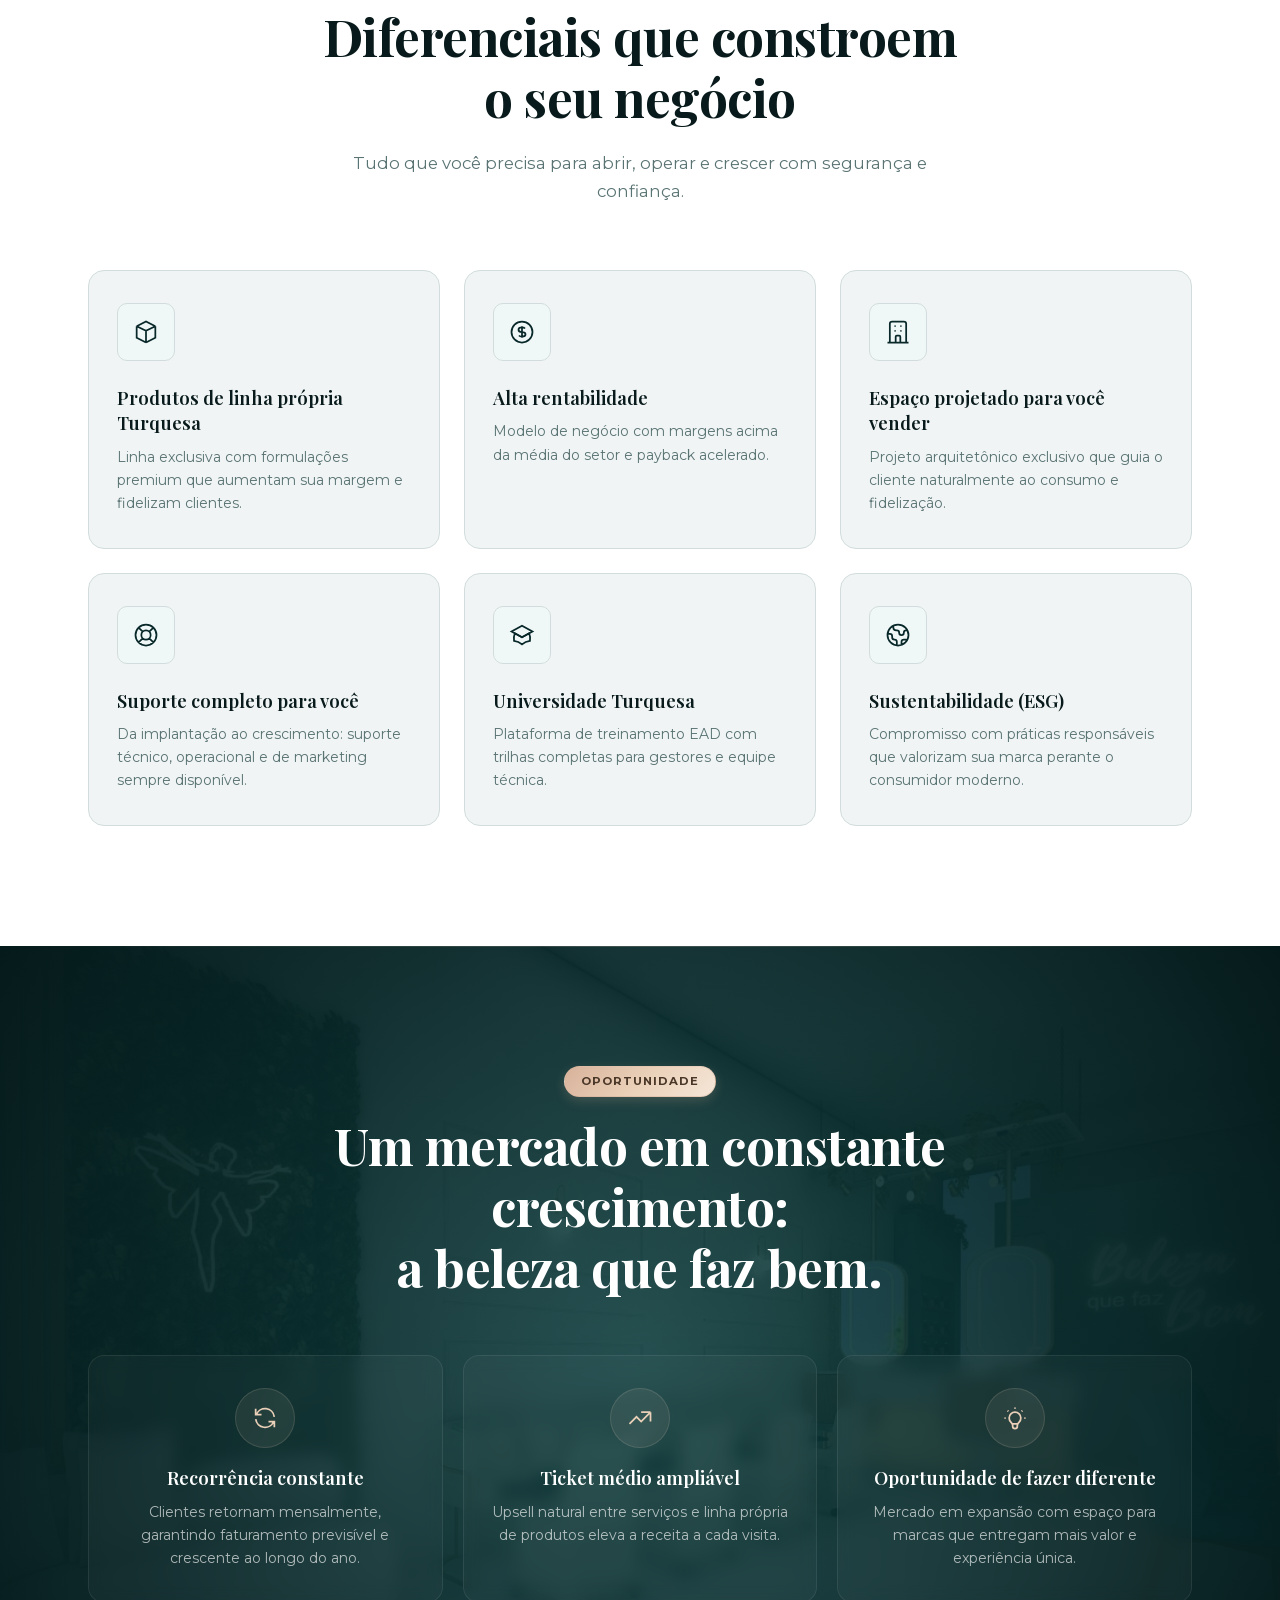
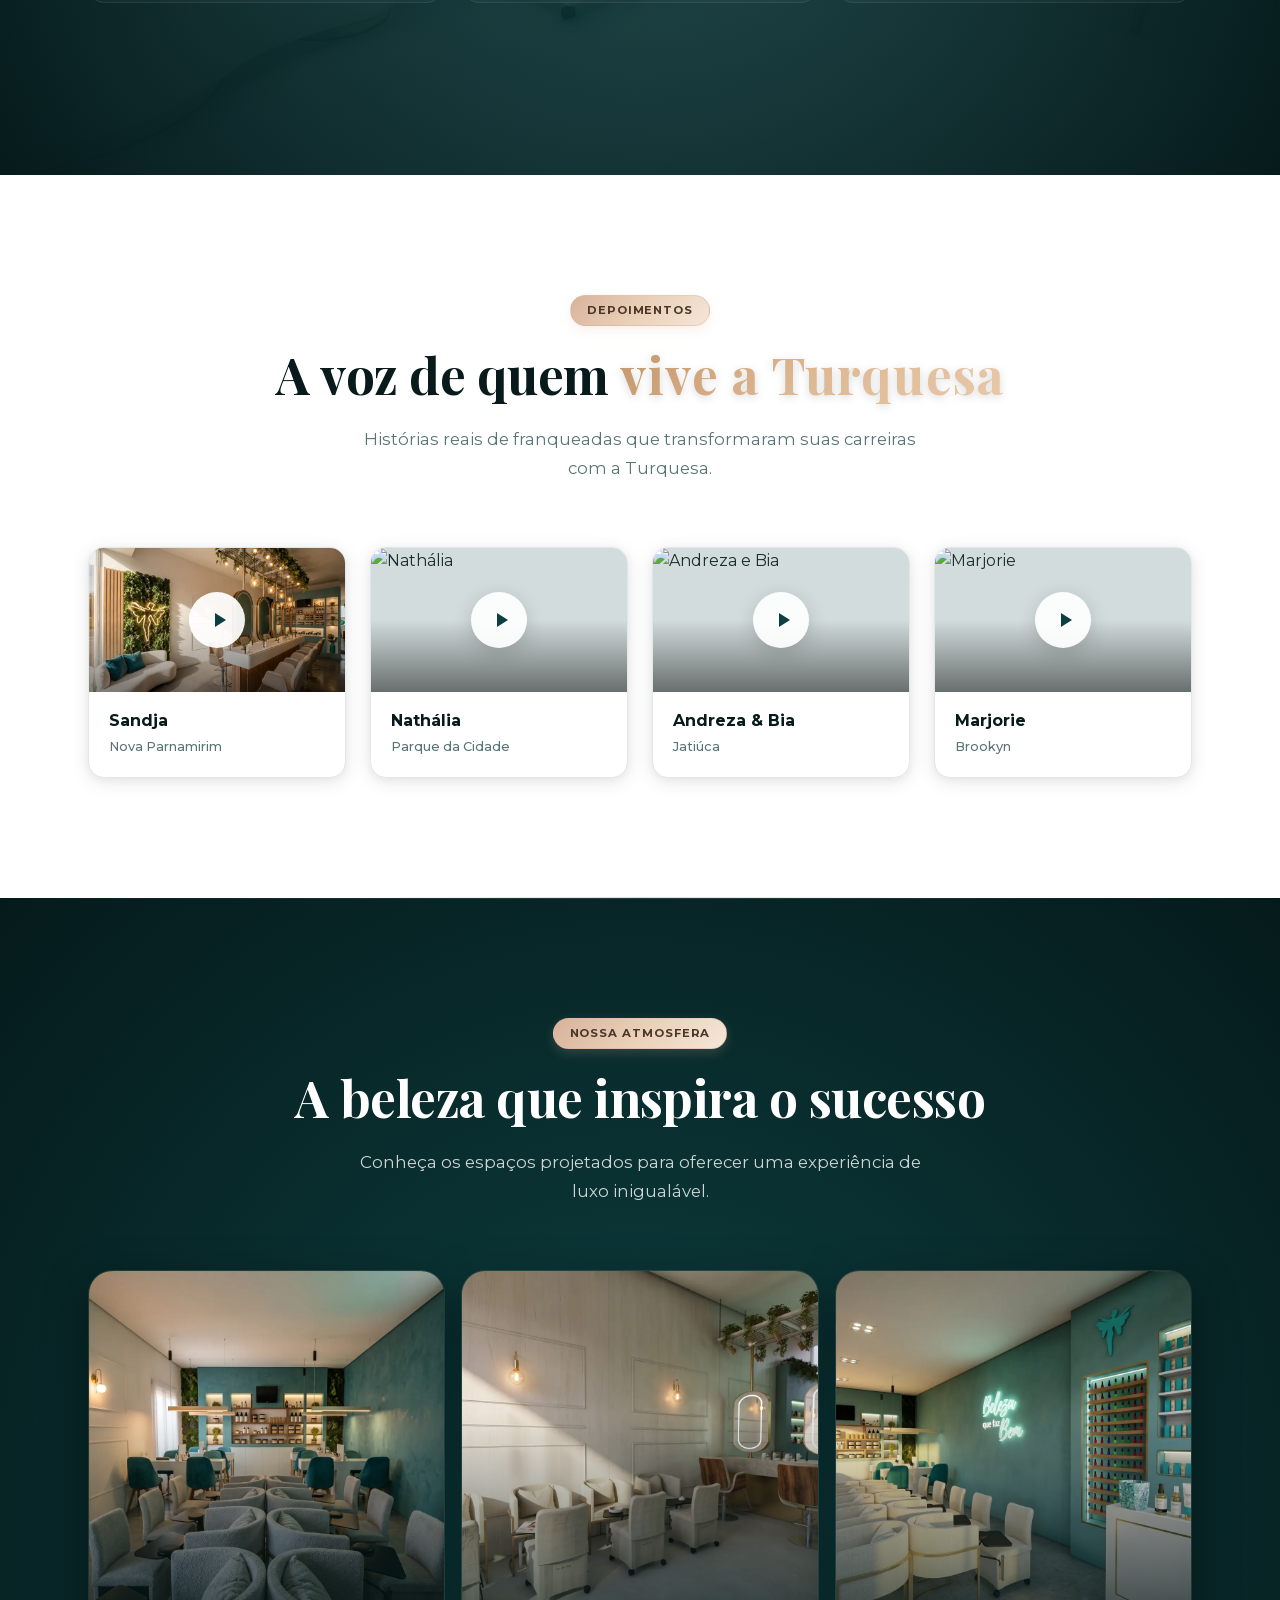
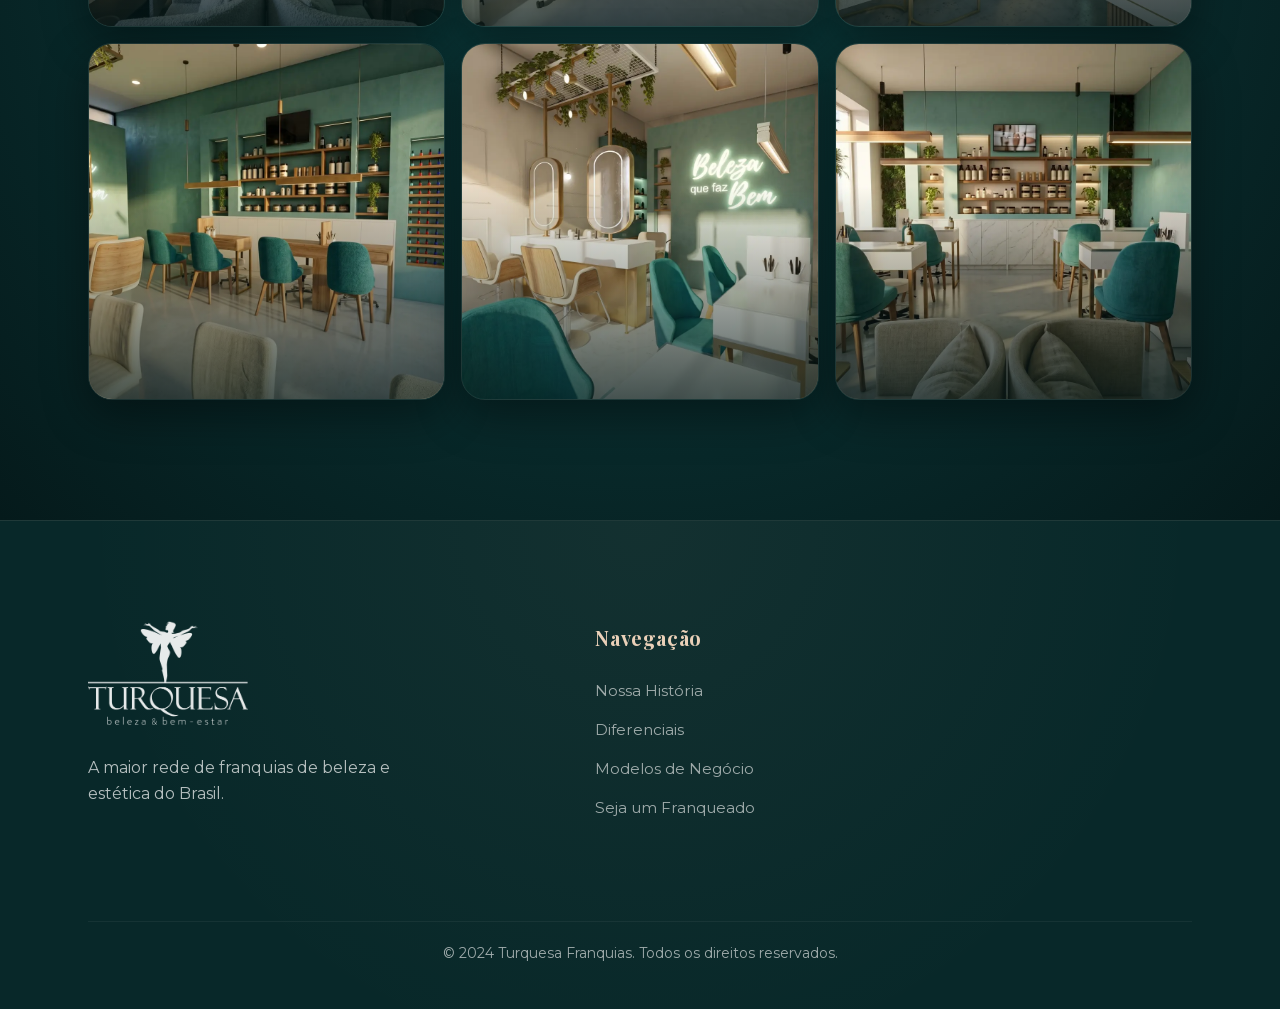
==== commit 52863381: "fix: numeros__figures agrupa valor e sufixo em linha (sem quebra de linha em '80+') - card e flex-co" ====
--- a/index.html
+++ b/index.html
@@ -45,8 +45,8 @@
   <style>
     :root{--green:#0D3F40;--green-dark:#082829;--green-deep:#051a1b;--green-light:#1a5e5f;--green-pale:#f0f7f7;--green-glow:rgba(13,63,64,0.3);--gold:#EAD0B8;--gold-dark:#D8B29B;--gold-light:#F5E6D8;--white:#FFFFFF;--gray-50:#F0F4F4;--gray-100:#E1E8E8;--gray-200:#D2DCDC;--gray-300:#B4C3C3;--gray-400:#829696;--gray-500:#5A7373;--gray-600:#3C5555;--gray-700:#283F40;--gray-800:#1A2E2F;--gray-900:#081A1B;--gradient:linear-gradient(135deg,var(--green-deep),var(--green),var(--green-light));--gradient-dark:linear-gradient(150deg,var(--green-deep) 0%,var(--green-dark) 50%,var(--green) 100%);--gradient-card:linear-gradient(135deg,var(--green),var(--green-light));--gradient-gold:linear-gradient(135deg,var(--gold-dark) 0%,var(--gold) 50%,var(--gold-light) 100%);--shadow-sm:0 1px 3px rgba(0,0,0,0.07),0 1px 2px rgba(0,0,0,0.04);--shadow-md:0 4px 20px rgba(0,0,0,0.09),0 2px 8px rgba(0,0,0,0.05);--shadow-lg:0 20px 60px rgba(0,0,0,0.14),0 8px 24px rgba(0,0,0,0.08);--shadow-xl:0 32px 80px rgba(0,0,0,0.20);--shadow-green:0 8px 32px rgba(13,63,64,0.25);--shadow-gold:0 8px 32px rgba(216,178,155,0.25);--shadow-turquesa:0 8px 32px rgba(13,63,64,0.15);--turquesa:var(--green);--turquesa-dark:var(--green-dark);--turquesa-deep:var(--green-deep);--turquesa-light:var(--green-light);--turquesa-pale:var(--green-pale);--radius-xs:6px;--radius-sm:10px;--radius-md:16px;--radius-lg:24px;--radius-xl:32px;--radius-full:9999px;--font-sans:'Montserrat',-apple-system,BlinkMacSystemFont,'Segoe UI',sans-serif;--font-serif:'Playfair Display',serif;--ease-out:cubic-bezier(0.22,1,0.36,1);--ease-in-out:cubic-bezier(0.4,0,0.2,1);--transition:0.3s var(--ease-in-out);--transition-slow:0.6s var(--ease-out);--container:1200px;--section-py:clamp(72px,10vw,120px)}*,*::before,*::after{box-sizing:border-box;margin:0;padding:0}html{scroll-behavior:smooth;font-size:16px;-webkit-text-size-adjust:100%}body{font-family:var(--font-sans);color:var(--gray-800);background:var(--white);line-height:1.65;overflow-x:hidden;-webkit-font-smoothing:antialiased;-moz-osx-font-smoothing:grayscale}img{max-width:100%;height:auto;display:block}a{color:inherit;text-decoration:none;transition:color var(--transition)}ul,ol{list-style:none}button{font-family:inherit;cursor:pointer;border:none;background:none}.highlight-gold{background:linear-gradient(135deg,#c4956a 0%,#ddb894 50%,#e8c9aa 100%);-webkit-background-clip:text;-webkit-text-fill-color:transparent;background-clip:text;color:transparent !important;font-weight:700;letter-spacing:0.02em;filter:drop-shadow(0 2px 4px rgba(0,0,0,0.15))}.container{width:100%;max-width:var(--container);margin:0 auto;padding:0 clamp(20px,5vw,48px)}.section-header{text-align:center;margin-bottom:clamp(40px,6vw,64px)}.section-title{font-family:var(--font-serif);font-size:clamp(2rem,4.5vw,3.2rem);font-weight:700;line-height:1.2;color:var(--gray-900);margin-bottom:20px;letter-spacing:-0.01em}.section-title--white{color:var(--white)}.section-subtitle{font-family:var(--font-sans);font-size:clamp(0.95rem,2vw,1.05rem);color:var(--gray-500);max-width:580px;margin:0 auto;line-height:1.7}.section-subtitle--white{color:rgba(255,255,255,0.8)}.label{display:inline-flex;align-items:center;gap:6px;font-family:var(--font-sans);font-size:0.72rem;font-weight:700;letter-spacing:0.14em;text-transform:uppercase;color:var(--green-dark);background:var(--green-pale);padding:5px 16px;border-radius:var(--radius-full);margin-bottom:18px}.label--gold{color:#4a3728;background:var(--gradient-gold);border:1px solid rgba(216,178,155,0.4);box-shadow:0 4px 12px rgba(216,178,155,0.2);font-weight:700;letter-spacing:0.08em;text-transform:uppercase;font-size:0.72rem}.btn{display:inline-flex;align-items:center;justify-content:center;gap:8px;font-family:var(--font-sans);font-weight:600;font-size:0.95rem;line-height:1;border-radius:var(--radius-full);border:2px solid transparent;cursor:pointer;text-decoration:none;transition:all var(--transition);white-space:nowrap;position:relative;overflow:hidden}.btn svg{width:18px;height:18px;flex-shrink:0;transition:transform var(--transition)}.btn:hover svg{transform:translateX(3px)}[data-animate],[data-animate-hero]{opacity:0;transform:translateY(28px);transition:opacity 0.75s var(--ease-out),transform 0.75s var(--ease-out)}[data-animate-hero]:nth-child(2){transition-delay:0.15s}[data-animate-hero]:nth-child(3){transition-delay:0.30s}[data-animate-hero]:nth-child(4){transition-delay:0.45s}[data-animate].animated,[data-animate-hero].animated{opacity:1;transform:translateY(0)}.header{position:fixed;top:0;left:0;right:0;z-index:1000;padding:20px 0;transition:all var(--transition)}.header.scrolled{background:rgba(255,255,255,0.96);backdrop-filter:blur(16px);-webkit-backdrop-filter:blur(16px);box-shadow:0 2px 24px rgba(0,0,0,0.08);padding:14px 0}.header__inner{display:flex;align-items:center;justify-content:space-between;gap:24px}.header__logo img{height:64px;width:auto;transition:filter var(--transition),opacity var(--transition)}.header:not(.scrolled) .header__logo img{filter:brightness(0) invert(1)}.header__nav{align-items:center;gap:12px}.header__nav .nav-link{font-family:var(--font-sans);font-size:0.875rem;font-weight:600;color:var(--gray-800) !important;transition:all var(--transition);letter-spacing:0.02em;padding:0.5rem 0.75rem;border-radius:var(--radius-sm)}.header:not(.scrolled) .header__nav .nav-link{color:rgba(255,255,255,0.9) !important}.header__nav .nav-link:hover{color:var(--gold-dark) !important;transform:translateY(-1px)}.header:not(.scrolled) .header__nav .nav-link:hover{color:var(--gold-light) !important}.header__menu-btn{display:flex;flex-direction:column;justify-content:center;gap:5px;width:36px;height:36px;cursor:pointer;background:none;outline:none !important}.header__menu-btn:focus{box-shadow:none !important}.header__menu-btn span{display:block;width:22px;height:2px;border-radius:2px;background:var(--white);transition:all var(--transition)}.header.scrolled .header__menu-btn span{background:var(--gold-dark)}#headerNav.collapsing,#headerNav.show{position:fixed;top:72px;left:0;right:0;background:var(--green-deep);backdrop-filter:blur(16px);padding:24px;box-shadow:0 10px 40px rgba(0,0,0,0.5);z-index:999;border-bottom:1px solid rgba(234,208,184,0.1)}#headerNav.show .header__nav{flex-direction:column;align-items:center;gap:16px}#headerNav.show .header__nav .nav-link{font-size:1.05rem;font-weight:600;color:var(--white) !important;letter-spacing:0.05em;text-transform:uppercase;text-align:center;padding:0.6rem 1rem}#headerNav.show .header__nav .nav-link:hover{color:var(--gold) !important}.hero{position:relative;min-height:100svh;display:flex;align-items:center;justify-content:center;text-align:center;padding-bottom:60px;overflow:hidden}.hero__bg{position:absolute;inset:0;background-color:#0D3F40;background-image:radial-gradient(circle at 15% 25%,rgba(255,215,0,0.04) 0%,transparent 45%),radial-gradient(circle at 85% 75%,rgba(13,63,64,0.08) 0%,transparent 50%);background-size:cover;background-position:center;background-repeat:no-repeat;will-change:transform;animation:slowZoom 24s ease-in-out infinite alternate}@keyframes slowZoom{from{transform:scale(1.0)}to{transform:scale(1.08)}}.hero__overlay{position:absolute;inset:0;background:radial-gradient(circle at 20% 50%,rgba(13,63,64,0.6) 0%,rgba(13,63,64,0.95) 100%)}.hero__content{position:relative;z-index:2;width:100%;padding-top:180px;padding-bottom:60px;text-align:left}.hero__text{max-width:680px}@media (max-width:991.98px){.hero__text{margin-bottom:40px}.hero{text-align:center;padding-top:10px}.hero__content{padding-top:80px}.hero__stats{justify-content:center !important}.hero__divider{margin-left:auto;margin-right:auto}.hero__cta-wrap{text-align:center}.hero__visual{min-height:340px}.hero__image-card{position:relative;inset:auto;height:340px;border-radius:16px}.hero__visual::after{border-radius:16px}}.hero__badge{margin-bottom:24px}.hero__headline{font-family:var(--font-serif);margin-bottom:0;text-shadow:0 4px 32px rgba(0,0,0,0.4)}.hero__headline-pre{display:block;font-size:clamp(1rem,2vw,1.4rem);font-weight:400;letter-spacing:0.08em;text-transform:uppercase;color:rgba(255,255,255,0.6);margin-bottom:4px}.hero__headline-main{display:block;font-size:clamp(2.8rem,6vw,5rem);font-weight:800;line-height:1.05;letter-spacing:-0.02em;margin-bottom:6px;filter:drop-shadow(0 4px 16px rgba(216,178,155,0.35))}.hero__headline-post{display:block;font-size:clamp(1.3rem,2.8vw,2rem);font-weight:300;color:rgba(255,255,255,0.7);letter-spacing:0.03em}.hero__divider{display:flex;align-items:center;margin:28px 0;max-width:320px}.hero__divider span{display:block;width:60px;height:2px;background:linear-gradient(to right,var(--gold),transparent);border-radius:2px}.hero__stats{display:flex;align-items:center;gap:24px;margin-bottom:36px}.hero__stat{display:flex;flex-direction:column;gap:2px}.hero__stat-value{font-family:var(--font-sans);font-size:clamp(1.8rem,4vw,2.8rem);font-weight:900;line-height:1;color:var(--gold) !important;-webkit-text-fill-color:var(--gold) !important;text-shadow:0 0 24px rgba(216,178,155,0.35)}.hero__stat-label{font-size:clamp(0.7rem,1.2vw,0.82rem);font-weight:500;color:rgba(255,255,255,0.6);text-transform:uppercase;letter-spacing:0.08em}.hero__stat-divider{width:1px;height:40px;background:rgba(255,255,255,0.15)}.hero__cta-wrap{margin-top:8px}.hero__cta-wrap .btn--hero{display:inline-flex;align-items:center;gap:10px;background:var(--gold);color:#4a3728;font-weight:700;font-size:0.95rem;padding:16px 36px;border-radius:50px;border:none;transition:all 0.3s ease;box-shadow:0 8px 30px rgba(216,178,155,0.35)}.hero__cta-wrap .btn--hero:hover{transform:translateY(-3px);box-shadow:0 12px 40px rgba(216,178,155,0.5);background:#e8d5c0}.hero__cta-wrap .btn--hero svg{width:18px;height:18px}.hero__visual{position:relative;display:flex;align-items:center;justify-content:center;min-height:600px;height:100%}.hero__image-card{position:absolute;inset:0;background-image:image-set(url('img/img_hero.avif') type('image/avif') 1x,url('img/img_hero.webp') type('image/webp') 1x);background-size:cover;background-position:60% center;background-repeat:no-repeat;border-radius:12px;box-shadow:0 0 0 1px rgba(216,178,155,0.12)}.hero__image-accent{position:absolute;bottom:24px;left:24px;width:48px;height:2px;background:linear-gradient(90deg,var(--gold),transparent);z-index:2;opacity:0.7}.hero__visual::after{content:'';position:absolute;inset:0;background:linear-gradient(135deg,rgba(13,63,64,0.35) 0%,transparent 40%);border-radius:12px;pointer-events:none;z-index:1}@media (max-width:767.98px){.hero__visual .hero__image-card{background-image:image-set(url('img/img_hero-mobile.avif') type('image/avif') 1x,url('img/img_hero-mobile.webp') type('image/webp') 1x)}}.hero__headline{font-family:var(--font-sans);font-size:clamp(2.1rem,5.5vw,3.8rem);font-weight:800;line-height:1.2;color:var(--white);margin-bottom:22px;text-shadow:0 2px 24px rgba(0,0,0,0.3);letter-spacing:-0.02em}.fab-cta{position:fixed;bottom:28px;right:28px;z-index:900;display:inline-flex;align-items:center;gap:8px;padding:11px 20px 11px 14px;border-radius:var(--radius-full);background:linear-gradient(110deg,var(--gold-dark) 0%,var(--gold) 40%,var(--gold-dark) 70%,var(--gold) 100%);background-size:220% 100%;animation:fabSlideIn 0.7s var(--ease-out) both,fabShimmer 3.2s linear 1.5s infinite;color:#4a3728;font-family:var(--font-sans);font-size:0.82rem;font-weight:700;letter-spacing:0.04em;text-transform:uppercase;text-decoration:none;white-space:nowrap;box-shadow:0 0 0 0 rgba(216,178,155,0),0 6px 24px rgba(216,178,155,0.4),0 2px 6px rgba(0,0,0,0.22);border:1.5px solid rgba(255,255,255,0.4);transform:translateY(0) scale(1);opacity:1;transition:transform 0.35s var(--ease-out),opacity 0.35s var(--ease-out),box-shadow 0.3s var(--ease-in-out);overflow:visible}.fab-cta.fab-cta--hidden{opacity:0;pointer-events:none;transform:translateY(20px) scale(0.9)}.fab-cta__label{font-size:0.82rem;font-weight:800;letter-spacing:0.05em}.fab-cta__icon{width:17px;height:17px;flex-shrink:0;filter:drop-shadow(0 1px 4px rgba(0,0,0,0.3));animation:fabStar 1.8s ease-in-out 0.8s infinite alternate}.fab-cta__icon:not(.fab-cta__icon--star){display:none}.fab-cta__icon--star{display:block;color:#fff}.fab-cta__arrow{width:14px;height:14px;flex-shrink:0;opacity:0.9;transition:transform 0.3s var(--ease-out)}@keyframes fabSlideIn{from{opacity:0;transform:translateY(52px) scale(0.84)}to{opacity:1;transform:translateY(0) scale(1)}}@keyframes fabShimmer{0%{background-position:100% 0}100%{background-position:-100% 0}}@keyframes fabStar{from{transform:scale(1) rotate(-5deg);filter:drop-shadow(0 1px 4px rgba(0,0,0,0.3))}to{transform:scale(1.22) rotate(8deg);filter:drop-shadow(0 2px 8px rgba(255,255,255,0.5))}}.row{--bs-gutter-x:1.5rem;--bs-gutter-y:0;display:flex;flex-wrap:wrap;margin-top:calc(-1 * var(--bs-gutter-y));margin-right:calc(-0.5 * var(--bs-gutter-x));margin-left:calc(-0.5 * var(--bs-gutter-x))}.row > *{box-sizing:border-box;flex-shrink:0;width:100%;max-width:100%;padding-right:calc(var(--bs-gutter-x) * 0.5);padding-left:calc(var(--bs-gutter-x) * 0.5);margin-top:var(--bs-gutter-y)}.col-sm-6{flex:0 0 auto}@media (min-width:576px){.col-sm-6{width:50%}}.col-md-6,.col-md-4{flex:0 0 auto}@media (min-width:768px){.col-md-6{width:50%}.col-md-4{width:33.333333%}}.col-lg-3,.col-lg-4,.col-lg-5,.col-lg-6,.col-lg-7{flex:0 0 auto}@media (min-width:992px){.col-lg-3{width:25%}.col-lg-4{width:33.333333%}.col-lg-5{width:41.666667%}.col-lg-6{width:50%}.col-lg-7{width:58.333333%}}.g-3{--bs-gutter-x:1rem;--bs-gutter-y:1rem}.g-4{--bs-gutter-x:1.5rem;--bs-gutter-y:1.5rem}.gy-5{--bs-gutter-y:3rem}@media (min-width:992px){.gx-lg-5{--bs-gutter-x:3rem}}.align-items-center{align-items:center !important}.justify-content-center{justify-content:center !important}.h-100{height:100% !important}.ms-auto{margin-left:auto !important}.m-0{margin:0 !important}.mb-4{margin-bottom:1.5rem !important}.p-0{padding:0 !important}.border-0{border:0 !important}.shadow-none{box-shadow:none !important}@media (min-width:992px){.mb-lg-0{margin-bottom:0 !important}}@media (min-width:1400px){.gap-xxl-4{gap:1.5rem !important}}.navbar{position:relative;display:flex;flex-wrap:wrap;align-items:center;justify-content:space-between}.navbar-brand{padding-top:0.3125rem;padding-bottom:0.3125rem;margin-right:1rem}.navbar-toggler{padding:0.25rem 0.75rem;font-size:1.25rem;line-height:1;background-color:transparent;border:0;border-radius:0.25rem}.navbar-nav{display:flex;flex-direction:column;padding-left:0;margin-bottom:0;list-style:none}.nav-link{display:block;padding:0.5rem 1rem}.nav-item{list-style:none}.navbar-collapse{flex-basis:100%;flex-grow:1;align-items:center}.collapse:not(.show){display:none}@media (min-width:768px){.navbar-expand-md{flex-wrap:nowrap;justify-content:flex-start}.navbar-expand-md .navbar-nav{flex-direction:row}.navbar-expand-md .navbar-collapse{display:flex !important;flex-basis:auto}.navbar-expand-md .navbar-toggler{display:none}}
   </style>
-  <link rel="preload" as="style" href="css/style.min.css?v=8" onload="this.onload=null;this.rel='stylesheet'">
-  <noscript><link rel="stylesheet" href="css/style.min.css?v=8"></noscript>
+  <link rel="preload" as="style" href="css/style.min.css?v=9" onload="this.onload=null;this.rel='stylesheet'">
+  <noscript><link rel="stylesheet" href="css/style.min.css?v=9"></noscript>
 
   <!-- Google Tag Manager (carregamento adiado: imediato na interação ou fallback ~3,5s) -->
   <script>(function(w,d,s,l,i){var fired=false;function load(){if(fired)return;fired=true;w[l]=w[l]||[];w[l].push({'gtm.start':new Date().getTime(),event:'gtm.js'});var f=d.getElementsByTagName(s)[0],j=d.createElement(s);j.async=true;j.fetchPriority='low';j.src="https://server.turquesabemestar.com.br/atxdwzsvu.js?"+i;f.parentNode.insertBefore(j,f);}['scroll','touchstart','mousedown','keydown','click'].forEach(function(e){w.addEventListener(e,load,{passive:true,once:true});});w.addEventListener('load',function(){w.setTimeout(load,2000);});w.setTimeout(load,3500);})(window,document,'script','dataLayer','cbux3x=HBJOPSMpVUE4RUoyLTMoUgNLQVRGQhwaSAIGCAYRHQcUFBYXEhcMFQdYEBUaShoG');</script>
@@ -317,7 +317,9 @@
             <div class="numeros__icon" aria-hidden="true">
               <svg viewBox="0 0 24 24" fill="none" stroke="currentColor" stroke-width="1.5"><path d="M19 21V5a2 2 0 00-2-2H7a2 2 0 00-2 2v16m14 0h2m-2 0h-5m-9 0H3m2 0h5M9 7h1m-1 4h1m4-4h1m-1 4h1m-5 10v-5a1 1 0 011-1h2a1 1 0 011 1v5m-4 0h4"/></svg>
             </div>
-            <span class="numeros__value counter highlight-gold" data-target="80">0</span><span class="numeros__sup highlight-gold">+</span>
+            <div class="numeros__figures">
+              <span class="numeros__value counter highlight-gold" data-target="80">0</span><span class="numeros__sup highlight-gold">+</span>
+            </div>
             <span class="numeros__label">unidades franqueadas</span>
           </div>
         </div>
@@ -326,7 +328,9 @@
             <div class="numeros__icon" aria-hidden="true">
               <svg viewBox="0 0 24 24" fill="none" stroke="currentColor" stroke-width="1.5"><path d="M8 7V3m8 4V3m-9 8h10M5 21h14a2 2 0 002-2V7a2 2 0 00-2-2H5a2 2 0 00-2 2v12a2 2 0 002 2z"/></svg>
             </div>
-            <span class="numeros__value counter highlight-gold" data-target="12">0</span><span class="numeros__sup highlight-gold">+</span>
+            <div class="numeros__figures">
+              <span class="numeros__value counter highlight-gold" data-target="12">0</span><span class="numeros__sup highlight-gold">+</span>
+            </div>
             <span class="numeros__label">anos de know-how</span>
           </div>
         </div>
@@ -335,7 +339,9 @@
             <div class="numeros__icon" aria-hidden="true">
               <svg viewBox="0 0 24 24" fill="none" stroke="currentColor" stroke-width="1.5"><path d="M13 7h8m0 0v8m0-8l-8 8-4-4-6 6"/></svg>
             </div>
-            <span class="numeros__value counter highlight-gold" data-target="25">0</span><span class="numeros__sup highlight-gold">%</span>
+            <div class="numeros__figures">
+              <span class="numeros__value counter highlight-gold" data-target="25">0</span><span class="numeros__sup highlight-gold">%</span>
+            </div>
             <span class="numeros__label">lucratividade média</span>
           </div>
         </div>
@@ -789,6 +795,6 @@
     </svg>
   </a>
 
-  <script src="js/main.js?v=8" defer></script>
+  <script src="js/main.js?v=9" defer></script>
 </body>
 </html>
--- a/css/style.min.css
+++ b/css/style.min.css
@@ -1 +1 @@
-:root{--green:#0D3F40;--green-dark:#082829;--green-deep:#051a1b;--green-light:#1a5e5f;--green-pale:#f0f7f7;--green-glow:rgba(13,63,64,0.3);--gold:#EAD0B8;--gold-dark:#D8B29B;--gold-light:#F5E6D8;--white:#FFFFFF;--gray-50:#F0F4F4;--gray-100:#E1E8E8;--gray-200:#D2DCDC;--gray-300:#B4C3C3;--gray-400:#829696;--gray-500:#5A7373;--gray-600:#3C5555;--gray-700:#283F40;--gray-800:#1A2E2F;--gray-900:#081A1B;--gradient:linear-gradient(135deg,var(--green-deep),var(--green),var(--green-light));--gradient-dark:linear-gradient(150deg,var(--green-deep) 0%,var(--green-dark) 50%,var(--green) 100%);--gradient-card:linear-gradient(135deg,var(--green),var(--green-light));--gradient-gold:linear-gradient(135deg,var(--gold-dark) 0%,var(--gold) 50%,var(--gold-light) 100%);--shadow-sm:0 1px 3px rgba(0,0,0,0.07),0 1px 2px rgba(0,0,0,0.04);--shadow-md:0 4px 20px rgba(0,0,0,0.09),0 2px 8px rgba(0,0,0,0.05);--shadow-lg:0 20px 60px rgba(0,0,0,0.14),0 8px 24px rgba(0,0,0,0.08);--shadow-xl:0 32px 80px rgba(0,0,0,0.20);--shadow-green:0 8px 32px rgba(13,63,64,0.25);--shadow-gold:0 8px 32px rgba(216,178,155,0.25);--shadow-turquesa:0 8px 32px rgba(13,63,64,0.15);--turquesa:var(--green);--turquesa-dark:var(--green-dark);--turquesa-deep:var(--green-deep);--turquesa-light:var(--green-light);--turquesa-pale:var(--green-pale);--radius-xs:6px;--radius-sm:10px;--radius-md:16px;--radius-lg:24px;--radius-xl:32px;--radius-full:9999px;--font-sans:'Montserrat',-apple-system,BlinkMacSystemFont,'Segoe UI',sans-serif;--font-serif:'Playfair Display',serif;--ease-out:cubic-bezier(0.22,1,0.36,1);--ease-in-out:cubic-bezier(0.4,0,0.2,1);--transition:0.3s var(--ease-in-out);--transition-slow:0.6s var(--ease-out);--container:1200px;--section-py:clamp(72px,10vw,120px)}*,*::before,*::after{box-sizing:border-box;margin:0;padding:0}html{scroll-behavior:smooth;font-size:16px;-webkit-text-size-adjust:100%}body{font-family:var(--font-sans);color:var(--gray-800);background:var(--white);line-height:1.65;overflow-x:hidden;-webkit-font-smoothing:antialiased;-moz-osx-font-smoothing:grayscale}img{max-width:100%;height:auto;display:block}a{color:inherit;text-decoration:none;transition:color var(--transition)}ul,ol{list-style:none}button{font-family:inherit;cursor:pointer;border:none;background:none}.highlight-gold{background:linear-gradient(135deg,#c4956a 0%,#ddb894 50%,#e8c9aa 100%);-webkit-background-clip:text;-webkit-text-fill-color:transparent;background-clip:text;color:transparent !important;font-weight:700;letter-spacing:0.02em;filter:drop-shadow(0 2px 4px rgba(0,0,0,0.15))}.container{width:100%;max-width:var(--container);margin:0 auto;padding:0 clamp(20px,5vw,48px)}.section-header{text-align:center;margin-bottom:clamp(40px,6vw,64px)}.label{display:inline-flex;align-items:center;gap:6px;font-family:var(--font-sans);font-size:0.72rem;font-weight:700;letter-spacing:0.14em;text-transform:uppercase;color:var(--green-dark);background:var(--green-pale);padding:5px 16px;border-radius:var(--radius-full);margin-bottom:18px}.label--gold{color:#4a3728;background:var(--gradient-gold);border:1px solid rgba(216,178,155,0.4);box-shadow:0 4px 12px rgba(216,178,155,0.2);font-weight:700;letter-spacing:0.08em;text-transform:uppercase;font-size:0.72rem}.section-title{font-family:var(--font-serif);font-size:clamp(2rem,4.5vw,3.2rem);font-weight:700;line-height:1.2;color:var(--gray-900);margin-bottom:20px;letter-spacing:-0.01em}.section-title--white{color:var(--white)}.section-subtitle{font-family:var(--font-sans);font-size:clamp(0.95rem,2vw,1.05rem);color:var(--gray-500);max-width:580px;margin:0 auto;line-height:1.7}.section-subtitle--white{color:rgba(255,255,255,0.8)}.btn{display:inline-flex;align-items:center;justify-content:center;gap:8px;font-family:var(--font-sans);font-weight:600;font-size:0.95rem;line-height:1;border-radius:var(--radius-full);border:2px solid transparent;cursor:pointer;text-decoration:none;transition:all var(--transition);white-space:nowrap;position:relative;overflow:hidden}.btn svg{width:18px;height:18px;flex-shrink:0;transition:transform var(--transition)}.btn:hover svg{transform:translateX(3px)}.btn--primary{background:var(--gradient-gold);color:#4a3728;padding:14px 34px;box-shadow:0 8px 24px rgba(216,178,155,0.3);border:none;font-weight:700}.btn--primary:hover{filter:brightness(1.05);transform:translateY(-2px);box-shadow:0 12px 32px rgba(216,178,155,0.4)}.btn--form{width:100%;background:var(--gradient-gold);color:#5d4a00;padding:17px 32px;font-size:1rem;border:none;box-shadow:var(--shadow-gold);margin-top:8px;font-weight:700}.btn--form:hover{filter:brightness(1.1);transform:translateY(-2px);box-shadow:0 12px 32px rgba(218,165,32,0.4)}.btn--form:disabled{opacity:0.7;cursor:not-allowed;transform:none}[data-animate],[data-animate-hero]{opacity:0;transform:translateY(28px);transition:opacity 0.75s var(--ease-out),transform 0.75s var(--ease-out)}[data-animate-hero]:nth-child(2){transition-delay:0.15s}[data-animate-hero]:nth-child(3){transition-delay:0.30s}[data-animate-hero]:nth-child(4){transition-delay:0.45s}[data-animate].animated,[data-animate-hero].animated{opacity:1;transform:translateY(0)}.header{position:fixed;top:0;left:0;right:0;z-index:1000;padding:20px 0;transition:all var(--transition)}.header.scrolled{background:rgba(255,255,255,0.96);backdrop-filter:blur(16px);-webkit-backdrop-filter:blur(16px);box-shadow:0 2px 24px rgba(0,0,0,0.08);padding:14px 0}.header__inner{display:flex;align-items:center;justify-content:space-between;gap:24px}.header__logo img{height:64px;width:auto;transition:filter var(--transition),opacity var(--transition)}.header:not(.scrolled) .header__logo img{filter:brightness(0) invert(1)}.header__nav{align-items:center;gap:12px}.header__nav .nav-link{font-family:var(--font-sans);font-size:0.875rem;font-weight:600;color:var(--gray-800) !important;transition:all var(--transition);letter-spacing:0.02em;padding:0.5rem 0.75rem;border-radius:var(--radius-sm)}.header:not(.scrolled) .header__nav .nav-link{color:rgba(255,255,255,0.9) !important}.header__nav .nav-link:hover{color:var(--gold-dark) !important;transform:translateY(-1px)}.header:not(.scrolled) .header__nav .nav-link:hover{color:var(--gold-light) !important}.header__menu-btn{display:flex;flex-direction:column;justify-content:center;gap:5px;width:36px;height:36px;cursor:pointer;background:none;outline:none !important}.header__menu-btn:focus{box-shadow:none !important}.header__menu-btn span{display:block;width:22px;height:2px;border-radius:2px;background:var(--white);transition:all var(--transition)}.header.scrolled .header__menu-btn span{background:var(--gold-dark)}#headerNav.collapsing,#headerNav.show{position:fixed;top:72px;left:0;right:0;background:var(--green-deep);backdrop-filter:blur(16px);padding:24px;box-shadow:0 10px 40px rgba(0,0,0,0.5);z-index:999;border-bottom:1px solid rgba(234,208,184,0.1)}#headerNav.show .header__nav{flex-direction:column;align-items:center;gap:16px}#headerNav.show .header__nav .nav-link{font-size:1.05rem;font-weight:600;color:var(--white) !important;letter-spacing:0.05em;text-transform:uppercase;text-align:center;padding:0.6rem 1rem}#headerNav.show .header__nav .nav-link:hover{color:var(--gold) !important}.hero{position:relative;min-height:100svh;display:flex;align-items:center;justify-content:center;text-align:center;padding-bottom:60px;overflow:hidden}.hero__bg{position:absolute;inset:0;background-color:#0D3F40;background-image:radial-gradient(circle at 15% 25%,rgba(255,215,0,0.04) 0%,transparent 45%),radial-gradient(circle at 85% 75%,rgba(13,63,64,0.08) 0%,transparent 50%);background-size:cover;background-position:center;background-repeat:no-repeat;will-change:transform;animation:slowZoom 24s ease-in-out infinite alternate}@keyframes slowZoom{from{transform:scale(1.0)}to{transform:scale(1.08)}}.hero__overlay{position:absolute;inset:0;background:radial-gradient(circle at 20% 50%,rgba(13,63,64,0.6) 0%,rgba(13,63,64,0.95) 100%)}.hero__content{position:relative;z-index:2;width:100%;padding-top:180px;padding-bottom:60px;text-align:left}.hero__text{max-width:680px}@media (max-width:991.98px){.hero__text{margin-bottom:40px}.hero{text-align:center;padding-top:10px}.hero__content{padding-top:80px}.hero__stats{justify-content:center !important}.hero__divider{margin-left:auto;margin-right:auto}.hero__cta-wrap{text-align:center}.hero__visual{min-height:340px}.hero__image-card{position:relative;inset:auto;height:340px;border-radius:16px}.hero__visual::after{border-radius:16px}}.hero__badge{margin-bottom:24px}.hero__headline{font-family:var(--font-serif);margin-bottom:0;text-shadow:0 4px 32px rgba(0,0,0,0.4)}.hero__headline-pre{display:block;font-size:clamp(1rem,2vw,1.4rem);font-weight:400;letter-spacing:0.08em;text-transform:uppercase;color:rgba(255,255,255,0.6);margin-bottom:4px}.hero__headline-main{display:block;font-size:clamp(2.8rem,6vw,5rem);font-weight:800;line-height:1.05;letter-spacing:-0.02em;margin-bottom:6px;filter:drop-shadow(0 4px 16px rgba(216,178,155,0.35))}.hero__headline-post{display:block;font-size:clamp(1.3rem,2.8vw,2rem);font-weight:300;color:rgba(255,255,255,0.7);letter-spacing:0.03em}.hero__divider{display:flex;align-items:center;margin:28px 0;max-width:320px}.hero__divider span{display:block;width:60px;height:2px;background:linear-gradient(to right,var(--gold),transparent);border-radius:2px}.hero__stats{display:flex;align-items:center;gap:24px;margin-bottom:36px}.hero__stat{display:flex;flex-direction:column;gap:2px}.hero__stat-value{font-family:var(--font-sans);font-size:clamp(1.8rem,4vw,2.8rem);font-weight:900;line-height:1;color:var(--gold) !important;-webkit-text-fill-color:var(--gold) !important;text-shadow:0 0 24px rgba(216,178,155,0.35)}.hero__stat-label{font-size:clamp(0.7rem,1.2vw,0.82rem);font-weight:500;color:rgba(255,255,255,0.6);text-transform:uppercase;letter-spacing:0.08em}.hero__stat-divider{width:1px;height:40px;background:rgba(255,255,255,0.15)}.hero__cta-wrap{margin-top:8px}.hero__cta-wrap .btn--hero{display:inline-flex;align-items:center;gap:10px;background:var(--gold);color:#4a3728;font-weight:700;font-size:0.95rem;padding:16px 36px;border-radius:50px;border:none;transition:all 0.3s ease;box-shadow:0 8px 30px rgba(216,178,155,0.35)}.hero__cta-wrap .btn--hero:hover{transform:translateY(-3px);box-shadow:0 12px 40px rgba(216,178,155,0.5);background:#e8d5c0}.hero__cta-wrap .btn--hero svg{width:18px;height:18px}.hero__visual{position:relative;display:flex;align-items:center;justify-content:center;min-height:600px;height:100%}.hero__image-card{position:absolute;inset:0;background-image:image-set(url('../img/img_hero.avif') type('image/avif') 1x,url('../img/img_hero.webp') type('image/webp') 1x);background-size:cover;background-position:60% center;background-repeat:no-repeat;border-radius:12px;box-shadow:0 0 0 1px rgba(216,178,155,0.12)}@media (max-width:767.98px){.hero__visual .hero__image-card{background-image:image-set(url('../img/img_hero-mobile.avif') type('image/avif') 1x,url('../img/img_hero-mobile.webp') type('image/webp') 1x)}}.hero__image-accent{position:absolute;bottom:24px;left:24px;width:48px;height:2px;background:linear-gradient(90deg,var(--gold),transparent);z-index:2;opacity:0.7}.hero__visual::after{content:'';position:absolute;inset:0;background:linear-gradient(135deg,rgba(13,63,64,0.35) 0%,transparent 40%);border-radius:12px;pointer-events:none;z-index:1}.sobre{padding:var(--section-py) 0;background:var(--white)}.sobre__content .section-title{text-align:left;font-size:clamp(1.7rem,3.5vw,2.5rem)}.sobre__text{color:var(--gray-700);font-size:1.05rem;margin-top:48px;margin-bottom:28px;line-height:1.8}.sobre__highlight{font-family:var(--font-sans);font-size:1.2rem;font-weight:600;font-style:normal;color:var(--turquesa-dark);border-left:4px solid var(--turquesa);padding-left:22px;margin-bottom:36px;line-height:1.55;quotes:none}.sobre__image-wrap{position:relative;padding-bottom:24px;padding-right:24px}.sobre__image{width:100%;height:clamp(340px,50vw,520px);background-size:cover;background-position:center;border-radius:var(--radius-lg);box-shadow:var(--shadow-xl);position:relative;overflow:hidden}.sobre__image::after{content:'';position:absolute;inset:0;background:linear-gradient(135deg,rgba(13,63,64,0.08),transparent 60%)}.sobre__image-wrap::before{content:'';position:absolute;width:220px;height:220px;background:var(--turquesa-pale);border-radius:50%;bottom:-20px;right:-20px;z-index:-1}.sobre__badge{position:absolute;bottom:0;right:0;background:var(--gradient-dark);color:var(--white);border-radius:var(--radius-md);padding:18px 24px;text-align:center;box-shadow:var(--shadow-lg);min-width:120px}.sobre__badge-num{display:block;font-family:var(--font-sans);font-size:2.2rem;font-weight:900;line-height:1;color:var(--white)}.sobre__badge-num sup{font-size:0.6em;vertical-align:super}.sobre__badge-text{display:block;font-size:0.72rem;font-weight:600;text-transform:uppercase;letter-spacing:0.08em;color:rgba(255,255,255,0.7);margin-top:4px}.gestao{padding:var(--section-py) 0;background-color:#0D3F40;position:relative;overflow:hidden}.gestao__overlay{position:absolute;inset:0;background:radial-gradient(circle at center,rgba(13,63,64,0.4) 0%,rgba(13,63,64,0.9) 100%);pointer-events:none}.gestao .container{position:relative;z-index:2}.gestao__card{background:rgba(255,255,255,0.03);border:1px solid rgba(255,255,255,0.08);border-radius:var(--radius-md);padding:32px 26px;transition:all var(--transition);backdrop-filter:blur(8px);position:relative;overflow:hidden}.gestao__card::before{content:'';position:absolute;inset:0;background:linear-gradient(135deg,rgba(234,208,184,0.08),transparent);opacity:0;transition:opacity var(--transition)}.gestao__card:hover{background:rgba(255,255,255,0.08);transform:translateY(-8px);box-shadow:0 20px 48px rgba(0,0,0,0.4);border-color:rgba(234,208,184,0.3)}.gestao__card:hover::before{opacity:1}.gestao__icon{width:54px;height:54px;background:rgba(234,208,184,0.08);border-radius:var(--radius-sm);display:flex;align-items:center;justify-content:center;margin-bottom:20px;transition:all var(--transition);border:1px solid rgba(234,208,184,0.15)}.gestao__card:hover .gestao__icon{background:rgba(234,208,184,0.15);border-color:var(--gold);transform:scale(1.05)}.gestao__icon svg{width:26px;height:26px;stroke:var(--gold)}.gestao__card h3{font-family:var(--font-serif);font-size:1.15rem;font-weight:600;color:var(--white);margin-bottom:12px;line-height:1.4}.gestao__card p{font-size:0.875rem;color:rgba(255,255,255,0.7);line-height:1.65}.numeros{padding:var(--section-py) 0;background:var(--gray-50)}.numeros__card{background:var(--white);border-radius:var(--radius-lg);padding:clamp(36px,5vw,56px) 32px clamp(32px,4vw,48px);text-align:center;box-shadow:var(--shadow-md);border:1px solid var(--gray-200);position:relative;overflow:hidden;transition:all var(--transition);display:flex;flex-direction:column;align-items:center}.numeros__card::before{content:'';position:absolute;top:0;left:0;right:0;height:4px;background:var(--gradient-gold)}.numeros__card:hover{transform:translateY(-10px);box-shadow:var(--shadow-lg)}.numeros__icon{width:52px;height:52px;background:var(--green-pale);border-radius:var(--radius-sm);display:flex;align-items:center;justify-content:center;margin-bottom:24px;border:1px solid var(--gray-200)}.numeros__icon svg{width:26px;height:26px;stroke:var(--green-dark)}.numeros__value{display:block;font-family:var(--font-sans);font-size:clamp(3rem,7vw,4.5rem);font-weight:900;line-height:1;margin-bottom:8px}.numeros__sup{font-family:var(--font-sans);font-size:clamp(1.5rem,3vw,2.2rem);font-weight:900;vertical-align:top;line-height:1.3;margin-left:2px}.numeros__label{display:block;font-size:0.85rem;color:var(--gray-500);font-weight:600;text-transform:uppercase;letter-spacing:0.07em}.mercado{position:relative;padding:var(--section-py) 0;background-color:#0D3F40;overflow:hidden}.mercado__bg{position:absolute;inset:0;background-size:cover;background-position:center;transform:scale(1.04);opacity:0.3}.mercado__overlay{position:absolute;inset:0;background:radial-gradient(circle at center,rgba(13,63,64,0.5) 0%,#051a1b 100%)}.gestao::before,.mercado::before,.financeiros::before,.galeria::before{content:'';position:absolute;top:0;left:0;width:100%;height:1px;background:linear-gradient(to right,transparent,rgba(234,208,184,0.2),transparent);z-index:3}.mercado__content{position:relative;z-index:2;text-align:center}.mercado__content .section-title{max-width:720px;margin:0 auto;margin-bottom:clamp(36px,5vw,56px)}.mercado__highlights{display:grid;grid-template-columns:1fr;gap:20px;margin-bottom:52px}@media (min-width:768px){.mercado__highlights{grid-template-columns:repeat(3,1fr)}}.mercado__item{background:rgba(255,255,255,0.03);border:1px solid rgba(255,255,255,0.08);border-radius:var(--radius-md);padding:32px 28px;text-align:center;transition:all var(--transition);backdrop-filter:blur(8px)}.mercado__item:hover{background:rgba(255,255,255,0.08);transform:translateY(-6px);border-color:rgba(234,208,184,0.3);box-shadow:0 20px 48px rgba(0,0,0,0.4)}.mercado__icon{width:60px;height:60px;background:rgba(234,208,184,0.08);border-radius:50%;display:flex;align-items:center;justify-content:center;margin:0 auto 18px;transition:all var(--transition);border:1px solid rgba(234,208,184,0.15)}.mercado__item:hover .mercado__icon{background:rgba(234,208,184,0.15);border-color:var(--gold);transform:scale(1.1)}.mercado__icon svg{width:28px;height:28px;stroke:var(--gold)}.mercado__item h3{font-family:var(--font-serif);font-size:1.15rem;font-weight:600;color:var(--white);margin-bottom:10px;line-height:1.35}.mercado__item p{font-size:0.875rem;color:rgba(255,255,255,0.65);line-height:1.65}.diferenciais{padding:var(--section-py) 0;background:var(--white)}.diferenciais__card{background:var(--gray-50);border-radius:var(--radius-md);padding:32px 28px;border:1px solid var(--gray-200);transition:all var(--transition);position:relative;overflow:hidden}.diferenciais__card::after{content:'';position:absolute;bottom:0;left:0;right:0;height:3px;background:var(--gradient-gold);transform:scaleX(0);transform-origin:left;transition:transform var(--transition)}.diferenciais__card:hover{background:var(--white);box-shadow:var(--shadow-md);transform:translateY(-5px);border-color:var(--gold)}.diferenciais__card:hover::after{transform:scaleX(1)}.diferenciais__icon{width:58px;height:58px;background:var(--green-pale);border-radius:var(--radius-sm);display:flex;align-items:center;justify-content:center;margin-bottom:24px;border:1px solid var(--gray-200);transition:all var(--transition)}.diferenciais__card:hover .diferenciais__icon{background:var(--white);border-color:var(--gold-dark);transform:rotate(5deg) scale(1.05)}.diferenciais__icon svg{width:28px;height:28px;stroke:var(--green-dark);transition:stroke var(--transition)}.diferenciais__card:hover .diferenciais__icon svg{stroke:var(--gold-dark)}.diferenciais__card h3{font-family:var(--font-serif);font-size:1.15rem;font-weight:600;color:var(--gray-900);margin-bottom:10px;line-height:1.4}.diferenciais__card p{font-size:0.875rem;color:var(--gray-500);line-height:1.65}.financeiros{padding:var(--section-py) 0;background-color:#0D3F40;position:relative;overflow:hidden}.financeiros__overlay{position:absolute;inset:0;background:radial-gradient(circle at center,rgba(13,63,64,0.4) 0%,rgba(13,63,64,0.9) 100%);pointer-events:none}.financeiros .container{position:relative;z-index:2}.financeiros__card{background:rgba(255,255,255,0.03);border:1px solid rgba(255,255,255,0.08);border-radius:var(--radius-lg);padding:clamp(40px,5vw,60px) 32px clamp(36px,4vw,52px);text-align:center;transition:all var(--transition);position:relative;overflow:hidden;backdrop-filter:blur(8px)}.financeiros__card::before{content:'';position:absolute;bottom:0;left:0;right:0;height:4px;background:var(--gradient-gold);transform:scaleX(0);transform-origin:left;transition:transform 0.45s var(--ease-out)}.financeiros__card--featured{background:rgba(234,208,184,0.05);border-color:rgba(234,208,184,0.3)}.financeiros__card--featured::before{transform:scaleX(1)}.financeiros__card:hover{background:rgba(255,255,255,0.08);transform:translateY(-10px);box-shadow:0 24px 48px rgba(0,0,0,0.4);border-color:rgba(234,208,184,0.4)}.financeiros__card:hover::before{transform:scaleX(1)}.financeiros__top-icon{width:52px;height:52px;background:rgba(234,208,184,0.08);border-radius:50%;display:flex;align-items:center;justify-content:center;margin:0 auto 24px;transition:all var(--transition);border:1px solid rgba(234,208,184,0.15)}.financeiros__card:hover .financeiros__top-icon{background:rgba(234,208,184,0.2);border-color:var(--gold)}.financeiros__top-icon svg{width:24px;height:24px;stroke:var(--gold)}.financeiros__value{display:block;font-family:var(--font-sans);font-size:clamp(2.75rem,5vw,4rem);font-weight:900;color:var(--white);line-height:1;margin-bottom:14px;letter-spacing:-0.02em;white-space:nowrap}.financeiros__card--featured .financeiros__value{color:var(--white)}.financeiros__value sup,.financeiros__pct{font-size:0.48em;letter-spacing:0;line-height:1}.financeiros__pct{vertical-align:baseline;display:inline-block}.financeiros__unit{font-size:0.38em;font-weight:700;letter-spacing:0.05em;vertical-align:middle;text-transform:uppercase}.financeiros__label{display:block;font-size:0.8rem;color:rgba(255,255,255,0.65);font-weight:600;text-transform:uppercase;letter-spacing:0.09em;line-height:1.5}.financeiros__bar{width:44px;height:3px;background:var(--gradient-card);border-radius:2px;margin:20px auto 0;opacity:0.5;transition:opacity var(--transition),width var(--transition)}.financeiros__card:hover .financeiros__bar{opacity:1;width:64px}.financeiros__disclaimer{font-size:0.75rem;color:rgba(255,255,255,0.55);text-align:center;position:relative;z-index:1;margin-top:36px}.galeria{padding:var(--section-py) 0;background-color:#0D3F40;position:relative;overflow:hidden}.galeria__overlay{position:absolute;inset:0;background:radial-gradient(circle at center,rgba(13,63,64,0.4) 0%,#051a1b 100%);pointer-events:none;z-index:1}.galeria::before{content:'';position:absolute;top:0;left:0;width:100%;height:1px;background:linear-gradient(to right,transparent,rgba(234,208,184,0.15),transparent)}.galeria .container{position:relative;z-index:2}.galeria__item-wrapper{position:relative;border-radius:var(--radius-lg);overflow:hidden;aspect-ratio:1/1;box-shadow:0 15px 45px rgba(0,0,0,0.4);border:1px solid rgba(234,208,184,0.1);opacity:0;transform:translateY(30px);transition:opacity 0.7s cubic-bezier(0.2,1,0.3,1),transform 0.7s cubic-bezier(0.2,1,0.3,1),box-shadow 0.5s cubic-bezier(0.2,1,0.3,1),border-color 0.5s cubic-bezier(0.2,1,0.3,1)}.galeria__item{position:absolute;inset:0;background-size:cover;background-position:center;transition:transform 0.8s cubic-bezier(0.2,1,0.3,1);cursor:zoom-in}.galeria__item::after{content:'';position:absolute;inset:0;background:linear-gradient(to bottom,transparent 40%,rgba(5,26,27,0.9) 100%);opacity:0.8;transition:opacity 0.5s ease}.galeria__content{position:absolute;bottom:0;left:0;width:100%;padding:24px;z-index:3;pointer-events:none}.galeria__item-title{font-family:var(--font-serif);font-size:1.4rem;color:var(--gold-light);margin:0;transform:translateY(10px);opacity:0;transition:all 0.5s cubic-bezier(0.2,1,0.3,1)}.galeria__item-wrapper:hover{transform:translateY(-10px);border-color:rgba(234,208,184,0.4);box-shadow:0 25px 60px rgba(0,0,0,0.6),0 0 30px rgba(234,208,184,0.1)}.galeria__item-wrapper:hover .galeria__item{transform:scale(1.1)}.galeria__item-wrapper:hover .galeria__item::after{opacity:0.6}.galeria__item-wrapper:hover .galeria__item-title{transform:translateY(0);opacity:1}.row.animated .galeria__item-wrapper{opacity:1;transform:translateY(0);transition-delay:calc(var(--i,0) * 0.1s + 0.1s)}.contato{padding:clamp(80px,12vw,140px) 0;background-color:#051a1b;position:relative;overflow:hidden;border-top:1px solid rgba(216,178,155,0.08)}.contato__bg{position:absolute;inset:0;z-index:0}.contato__bg-img{width:100%;height:100%;object-fit:cover;opacity:0.15;filter:grayscale(40%) brightness(0.5);transform:scale(1.05)}.contato__overlay{position:absolute;inset:0;background:radial-gradient(circle at 70% 50%,rgba(10,47,48,0.6) 0%,rgba(5,26,27,0.98) 100%);z-index:2}.contato__overlay::after{content:'';position:absolute;inset:0;background:linear-gradient(to bottom,rgba(10,47,48,1) 0%,transparent 15%,transparent 85%,rgba(10,47,48,1) 100%);z-index:3}.contato .row{position:relative;z-index:10}.contato__content .section-title{font-size:clamp(2rem,4.5vw,3.2rem);text-align:left;line-height:1.1;margin-bottom:24px}.contato__content .section-subtitle{margin-bottom:40px;text-align:left}.contato__benefits{display:flex;flex-direction:column;gap:18px}.contato__benefit{display:flex;align-items:center;gap:14px}.contato__check{flex-shrink:0;width:26px;height:26px;background:rgba(234,208,184,0.1);border:1px solid rgba(234,208,184,0.3);border-radius:50%;display:flex;align-items:center;justify-content:center}.contato__check svg{width:14px;height:14px;stroke:var(--gold)}.contato__benefit span{font-size:1.05rem;color:var(--white);font-weight:500;letter-spacing:0.02em;text-shadow:0 2px 4px rgba(0,0,0,0.2)}.contato__form-wrap{background:rgba(255,255,255,0.01);backdrop-filter:blur(25px);-webkit-backdrop-filter:blur(25px);border-radius:var(--radius-xl);padding:clamp(32px,5vw,60px) clamp(28px,4vw,50px);box-shadow:0 50px 100px rgba(0,0,0,0.6),inset 0 0 0 1px rgba(255,255,255,0.03);border:1px solid rgba(216,178,155,0.15);position:relative}.contato__form-wrap::before{content:'';position:absolute;top:0;left:0;width:100%;height:100%;background:radial-gradient(circle at top left,rgba(216,178,155,0.08),transparent 40%);pointer-events:none;border-radius:inherit}.contato__form-wrap::after{content:'';position:absolute;inset:-1px;border-radius:var(--radius-xl);padding:1px;background:linear-gradient(135deg,rgba(234,208,184,0.4),transparent,rgba(185,143,118,0.4));-webkit-mask:linear-gradient(#fff 0 0) content-box,linear-gradient(#fff 0 0);mask:linear-gradient(#fff 0 0) content-box,linear-gradient(#fff 0 0);-webkit-mask-composite:xor;mask-composite:exclude;pointer-events:none}.form{display:flex;flex-direction:column;gap:22px}.form__group{display:flex;flex-direction:column;gap:8px}.form__group label{font-size:0.85rem;font-weight:600;color:rgba(255,255,255,0.9);letter-spacing:0.06em;text-transform:uppercase;text-shadow:0 1px 2px rgba(0,0,0,0.2)}.form__group label span{color:var(--gold)}.form__group input,.form__group select{padding:16px 20px;border:1px solid rgba(255,255,255,0.1);border-radius:var(--radius-md);font-family:var(--font-sans);font-size:1rem;color:var(--white);background:rgba(255,255,255,0.05);transition:all var(--transition);outline:none;width:100%}.form__group input::placeholder{color:rgba(255,255,255,0.5)}.form__group input:hover,.form__group select:hover{background:rgba(255,255,255,0.08);border-color:rgba(255,215,0,0.2)}.form__group input:focus,.form__group select:focus{border-color:var(--gold);background:rgba(255,255,255,0.1);box-shadow:0 0 0 4px rgba(255,215,0,0.1)}.form__group select option{background:#0D3F40;color:var(--white)}.form__group input.error,.form__group select.error{border-color:#EF4444;box-shadow:0 0 0 4px rgba(239,68,68,0.10)}.input-with-prefix{display:flex;align-items:stretch}.input-prefix{display:flex;align-items:center;padding:0 14px;background:rgba(255,255,255,0.1);border:1px solid rgba(255,255,255,0.1);border-right:none;border-radius:var(--radius-md) 0 0 var(--radius-md);font-size:0.95rem;font-weight:600;color:var(--gold);font-family:var(--font-sans);user-select:none;white-space:nowrap}.input-with-prefix input{border-radius:0 var(--radius-md) var(--radius-md) 0 !important}.form__error{display:none;align-items:center;gap:5px;font-size:0.78rem;font-weight:500;color:#DC2626;margin-top:5px;animation:fadeInUp 0.2s var(--ease-out)}.form__error.visible{display:flex}.form__error::before{content:'!';display:inline-flex;align-items:center;justify-content:center;width:15px;height:15px;background:#DC2626;color:#fff;border-radius:50%;font-size:0.65rem;font-weight:800;flex-shrink:0}.form__network-error{display:flex;align-items:center;gap:10px;background:#FEF2F2;border:1px solid #FECACA;border-radius:var(--radius-sm);padding:12px 16px;font-size:0.85rem;font-weight:500;color:#DC2626;margin-bottom:16px;animation:fadeInUp 0.3s var(--ease-out)}.form__network-error svg{width:20px;height:20px;flex-shrink:0;stroke:#DC2626}.form__group input::placeholder{color:var(--gray-400)}.form__privacy{text-align:center;font-size:0.75rem;color:var(--gray-400);margin-top:6px;display:flex;align-items:center;justify-content:center;gap:4px}.form__success{text-align:center;padding:40px 24px;animation:fadeInUp 0.5s var(--ease-out)}@keyframes fadeInUp{from{opacity:0;transform:translateY(20px)}to{opacity:1;transform:translateY(0)}}@keyframes spin{from{transform:rotate(0deg)}to{transform:rotate(360deg)}}.form__success-icon{width:80px;height:80px;background:var(--gradient-card);border-radius:50%;display:flex;align-items:center;justify-content:center;font-size:2.2rem;color:var(--white);margin:0 auto 24px;box-shadow:var(--shadow-turquesa)}.form__success h3{font-family:var(--font-sans);font-size:1.6rem;color:var(--gray-900);margin-bottom:12px}.form__success p{color:var(--gray-500);font-size:0.95rem;line-height:1.65}.footer{background-color:var(--green-dark);padding:clamp(60px,10vw,100px) 0 40px;position:relative;border-top:1px solid rgba(234,208,184,0.1)}.footer::before{content:'';position:absolute;inset:0;background:radial-gradient(circle at 50% 0%,rgba(234,208,184,0.05) 0%,transparent 70%);pointer-events:none}.footer__inner{display:grid;grid-template-columns:1.5fr 2fr;gap:60px;align-items:start}.footer__brand{display:flex;flex-direction:column;gap:24px}.footer__logo{max-width:180px;filter:brightness(0) invert(1);opacity:0.9}.footer__tagline{color:rgba(255,255,255,0.7);font-size:1rem;line-height:1.6;max-width:320px}.footer__content{display:grid;grid-template-columns:1fr 1fr;gap:40px}.footer__title{font-family:var(--font-serif);font-size:1.25rem;color:var(--gold);margin-bottom:24px;letter-spacing:0.03em}.footer__nav{display:flex;flex-direction:column;gap:14px}.footer__nav a{color:rgba(255,255,255,0.6);text-decoration:none;font-size:0.95rem;transition:all 0.3s ease;width:fit-content}.footer__nav a:hover{color:var(--gold-light);transform:translateX(5px)}.footer__bottom{grid-column:1 / -1;margin-top:40px;padding-top:20px;padding-bottom:4px;border-top:1px solid rgba(255,255,255,0.05);text-align:center}.footer__copy{color:rgba(255,255,255,0.6);font-size:0.875rem}@media (max-width:991px){.footer__inner{grid-template-columns:1fr;gap:40px;text-align:center}.footer__brand,.footer__nav{align-items:center;text-align:center}.footer__tagline{max-width:100%}.footer__content{grid-template-columns:1fr}}.lightbox{position:fixed;inset:0;background:rgba(0,0,0,0.92);z-index:9999;display:flex;align-items:center;justify-content:center;padding:24px;animation:fadeIn 0.25s ease;cursor:zoom-out}@keyframes fadeIn{from{opacity:0}to{opacity:1}}.lightbox img{max-width:100%;max-height:90vh;border-radius:var(--radius-md);box-shadow:var(--shadow-xl);object-fit:contain;cursor:default}.lightbox__close{position:absolute;top:20px;right:24px;width:44px;height:44px;background:rgba(255,255,255,0.12);border-radius:50%;display:flex;align-items:center;justify-content:center;font-size:1.5rem;color:var(--white);cursor:pointer;transition:background var(--transition);border:none;line-height:1}.lightbox__close:hover{background:rgba(255,255,255,0.22)}@media (max-width:599px){.hero__headline br{display:none}.section-title br{display:none}.contato__form-wrap{padding:28px 20px}}.modelos{padding:var(--section-py) 0;background:var(--gray-50);position:relative;overflow:hidden}.modelos::before{content:'';position:absolute;top:-120px;left:50%;transform:translateX(-50%);width:700px;height:700px;background:radial-gradient(circle,rgba(13,63,64,0.07) 0%,transparent 65%);pointer-events:none}.modelo-card{position:relative;background:var(--white);border-radius:var(--radius-lg);padding:36px 28px 28px;border:1.5px solid var(--gray-200);box-shadow:var(--shadow-sm);display:flex;flex-direction:column;gap:0;transition:transform 0.35s var(--ease-out),box-shadow 0.35s var(--ease-out),border-color 0.3s;overflow:hidden}.modelo-card::after{content:'';position:absolute;bottom:0;left:0;right:0;height:3px;background:var(--gradient-gold);transform:scaleX(0);transform-origin:left;transition:transform 0.4s var(--ease-out)}.modelo-card:hover{transform:translateY(-6px);box-shadow:var(--shadow-lg);border-color:var(--gold-dark)}.modelo-card:hover::after{transform:scaleX(1)}.modelo-card--featured{background:linear-gradient(160deg,var(--green-deep) 0%,var(--green) 60%,var(--green-dark) 100%);border-color:transparent;color:var(--white);box-shadow:0 12px 40px rgba(13,63,64,0.35),var(--shadow-md);transform:translateY(-8px)}.modelo-card--featured::after{background:rgba(255,255,255,0.25)}.modelo-card--featured:hover{transform:translateY(-14px);box-shadow:0 20px 56px rgba(13,63,64,0.45),var(--shadow-lg)}.modelo-card__badge{position:absolute;top:20px;right:20px;font-size:0.68rem;font-weight:700;letter-spacing:0.1em;text-transform:uppercase;background:var(--green-pale);color:var(--green-dark);padding:4px 12px;border-radius:var(--radius-full)}.modelo-card__badge--featured{background:var(--gradient-gold);color:#4a3728;border:1px solid rgba(216,178,155,0.4);box-shadow:0 4px 12px rgba(216,178,155,0.3)}.modelo-card__icon{width:52px;height:52px;border-radius:var(--radius-md);background:var(--green-pale);display:flex;align-items:center;justify-content:center;margin-bottom:20px;flex-shrink:0}.modelo-card__icon svg{width:26px;height:26px;stroke:var(--green-dark)}.modelo-card--featured .modelo-card__icon{background:rgba(255,255,255,0.15)}.modelo-card--featured .modelo-card__icon svg{stroke:var(--white)}.modelo-card__name{font-family:var(--font-serif);font-size:1.35rem;font-weight:500;line-height:1.2;color:var(--gray-800);margin-bottom:8px}.modelo-card__name strong{font-weight:800;color:var(--gold-dark);display:block;font-size:1.5rem}.modelo-card--featured .modelo-card__name,.modelo-card--featured .modelo-card__name strong{color:var(--white)}.modelo-card__desc{font-size:0.9rem;color:var(--gray-500);line-height:1.6;margin-bottom:24px}.modelo-card--featured .modelo-card__desc{color:rgba(255,255,255,0.85)}.modelo-card__features{list-style:none;display:flex;flex-direction:column;gap:9px;margin-bottom:24px}.modelo-card__features li{display:flex;align-items:flex-start;gap:8px;font-size:0.875rem;color:var(--gray-700);line-height:1.5}.modelo-card__features li span{color:var(--turquesa);font-size:0.7rem;margin-top:3px;flex-shrink:0}.modelo-card--featured .modelo-card__features li{color:rgba(255,255,255,0.88)}.modelo-card--featured .modelo-card__features li span{color:var(--turquesa-light)}.modelo-card__ideal{background:var(--gray-50);border-left:3px solid var(--turquesa);border-radius:0 var(--radius-xs) var(--radius-xs) 0;padding:12px 14px;margin-bottom:24px}.modelo-card--featured .modelo-card__ideal{background:rgba(255,255,255,0.1);border-left-color:var(--turquesa-light)}.modelo-card__ideal-label{display:block;font-size:0.72rem;font-weight:700;text-transform:uppercase;letter-spacing:0.08em;color:var(--turquesa-dark);margin-bottom:4px}.modelo-card--featured .modelo-card__ideal-label{color:var(--white)}.modelo-card__ideal p{font-size:0.83rem;color:var(--gray-600);line-height:1.55}.modelo-card--featured .modelo-card__ideal p{color:rgba(255,255,255,0.9)}.modelo-card__invest{display:flex;flex-direction:column;gap:2px;margin-bottom:24px}.modelo-card__invest-label{font-size:0.72rem;font-weight:600;text-transform:uppercase;letter-spacing:0.1em;color:var(--gray-400)}.modelo-card--featured .modelo-card__invest-label{color:rgba(255,255,255,0.7)}.modelo-card__invest-value{font-size:1.35rem;font-weight:800;color:var(--gray-900);letter-spacing:-0.02em}.modelo-card--featured .modelo-card__invest-value{color:var(--white)}.modelo-card__cta{margin-top:auto;width:100%;justify-content:center;padding:13px 20px;background:var(--turquesa-pale);color:var(--turquesa-dark);font-size:0.82rem;font-weight:700;border-radius:var(--radius-md);transition:background var(--transition),color var(--transition),transform var(--transition)}.modelo-card__cta:hover{background:var(--turquesa);color:var(--white)}.modelo-card__cta--featured{background:var(--white);color:var(--turquesa-deep);box-shadow:0 4px 16px rgba(0,0,0,0.15)}.modelo-card__cta--featured:hover{background:var(--turquesa-light);color:var(--white)}@media (max-width:900px){.modelos__grid{grid-template-columns:1fr;max-width:480px;margin:0 auto}.modelo-card--featured{transform:none;order:-1}}.fab-cta{position:fixed;bottom:28px;right:28px;z-index:900;display:inline-flex;align-items:center;gap:8px;padding:11px 20px 11px 14px;border-radius:var(--radius-full);background:linear-gradient(110deg,var(--gold-dark) 0%,var(--gold) 40%,var(--gold-dark) 70%,var(--gold) 100%);background-size:220% 100%;animation:fabSlideIn 0.7s var(--ease-out) both,fabShimmer 3.2s linear 1.5s infinite;color:#4a3728;font-family:var(--font-sans);font-size:0.82rem;font-weight:700;letter-spacing:0.04em;text-transform:uppercase;text-decoration:none;white-space:nowrap;box-shadow:0 0 0 0 rgba(216,178,155,0),0 6px 24px rgba(216,178,155,0.4),0 2px 6px rgba(0,0,0,0.22);border:1.5px solid rgba(255,255,255,0.4);transform:translateY(0) scale(1);opacity:1;transition:transform 0.35s var(--ease-out),opacity 0.35s var(--ease-out),box-shadow 0.3s var(--ease-in-out);overflow:visible}.fab-cta::after{content:'';position:absolute;inset:0;border-radius:var(--radius-full);background:linear-gradient(105deg,transparent 35%,rgba(255,255,255,0.22) 50%,transparent 65%);background-size:200% 100%;animation:fabSweep 2.8s ease-in-out 2s infinite;pointer-events:none}.fab-cta.fab-cta--hidden{opacity:0;pointer-events:none;transform:translateY(20px) scale(0.9)}.fab-cta:hover{transform:translateY(-4px) scale(1.06);box-shadow:0 0 0 6px rgba(216,178,155,0.15),0 14px 36px rgba(216,178,155,0.5),0 4px 10px rgba(0,0,0,0.22)}.fab-cta:active{transform:translateY(0) scale(0.96)}.fab-cta__pulse{position:absolute;inset:-5px;border-radius:var(--radius-full);border:2px solid var(--gold);opacity:0;animation:fabPulse 2.6s ease-out 1s infinite;pointer-events:none}.fab-cta__pulse::after{content:'';position:absolute;inset:-6px;border-radius:var(--radius-full);border:1.5px solid var(--gold-light);opacity:0;animation:fabPulse 2.6s ease-out 1.4s infinite}.fab-cta__icon{width:17px;height:17px;flex-shrink:0;filter:drop-shadow(0 1px 4px rgba(0,0,0,0.3));animation:fabStar 1.8s ease-in-out 0.8s infinite alternate}.fab-cta__icon:not(.fab-cta__icon--star){display:none}.fab-cta__icon--star{display:block;color:#fff}.fab-cta__label{font-size:0.82rem;font-weight:800;letter-spacing:0.05em}.fab-cta__arrow{width:14px;height:14px;flex-shrink:0;opacity:0.9;transition:transform 0.3s var(--ease-out)}.fab-cta:hover .fab-cta__arrow{transform:translateX(4px);opacity:1}@keyframes fabSlideIn{from{opacity:0;transform:translateY(52px) scale(0.84)}to{opacity:1;transform:translateY(0) scale(1)}}@keyframes fabShimmer{0%{background-position:100% 0}100%{background-position:-100% 0}}@keyframes fabSweep{0%{background-position:200% 0;opacity:0}10%{opacity:1}60%{background-position:-200% 0;opacity:0.6}100%{background-position:-200% 0;opacity:0}}@keyframes fabPulse{0%{opacity:0.65;transform:scale(1)}65%{opacity:0;transform:scale(1.22)}100%{opacity:0;transform:scale(1.22)}}@keyframes fabStar{from{transform:scale(1) rotate(-5deg);filter:drop-shadow(0 1px 4px rgba(0,0,0,0.3))}to{transform:scale(1.22) rotate(8deg);filter:drop-shadow(0 2px 8px rgba(255,255,255,0.5))}}.depoimentos{padding:var(--section-py) 0;background:var(--white);position:relative}.depoimentos::after{content:'';position:absolute;bottom:0;left:50%;transform:translateX(-50%);width:min(80%,600px);height:1px;background:linear-gradient(to right,transparent,var(--gray-200),transparent)}.depoimentos__card{background:var(--white);border-radius:var(--radius-md);overflow:hidden;box-shadow:var(--shadow-md);transition:all 0.4s var(--ease-out);cursor:pointer;border:1px solid var(--gray-100)}.depoimentos__card:hover{transform:translateY(-6px);box-shadow:var(--shadow-xl);border-color:transparent}.depoimentos__thumb{position:relative;aspect-ratio:16 / 9;overflow:hidden;background:var(--gray-200)}.depoimentos__thumb-img{display:block;width:100%;height:100%;object-fit:cover;transition:transform 0.5s var(--ease-out)}.depoimentos__card:hover .depoimentos__thumb-img{transform:scale(1.06)}.depoimentos__thumb-overlay{position:absolute;inset:0;background:linear-gradient(180deg,transparent 50%,rgba(0,0,0,0.5) 100%);transition:opacity 0.3s ease}.depoimentos__play{position:absolute;top:50%;left:50%;transform:translate(-50%,-50%);width:56px;height:56px;border:none;border-radius:50%;background:rgba(255,255,255,0.92);color:var(--green);display:flex;align-items:center;justify-content:center;cursor:pointer;transition:all 0.3s var(--ease-out);box-shadow:0 4px 20px rgba(0,0,0,0.15);z-index:2}.depoimentos__play svg{margin-left:3px}.depoimentos__card:hover .depoimentos__play{transform:translate(-50%,-50%) scale(1.1);background:var(--white);box-shadow:0 8px 32px rgba(0,0,0,0.25)}.depoimentos__info{padding:16px 20px 20px}.depoimentos__name{display:block;font-family:var(--font-sans);font-weight:700;font-size:1rem;color:var(--gray-900);margin-bottom:2px}.depoimentos__role{display:block;font-family:var(--font-sans);font-size:0.8rem;font-weight:500;color:var(--gray-500)}.depoimento-lb{position:fixed;inset:0;z-index:10000;display:none;align-items:center;justify-content:center}.depoimento-lb.active{display:flex}.depoimento-lb__backdrop{position:absolute;inset:0;background:rgba(0,0,0,0.85);backdrop-filter:blur(8px)}.depoimento-lb__content{position:relative;width:min(90vw,900px);max-height:85vh;border-radius:var(--radius-lg);overflow:hidden;box-shadow:0 32px 80px rgba(0,0,0,0.5);animation:depoimentoLbIn 0.3s var(--ease-out)}@keyframes depoimentoLbIn{from{opacity:0;transform:scale(0.92) translateY(20px)}to{opacity:1;transform:scale(1) translateY(0)}}.depoimento-lb__close{position:absolute;top:16px;right:16px;z-index:10;width:40px;height:40px;border:none;border-radius:50%;background:rgba(0,0,0,0.5);color:var(--white);display:flex;align-items:center;justify-content:center;cursor:pointer;transition:background 0.2s ease}.depoimento-lb__close:hover{background:rgba(0,0,0,0.8)}.depoimento-lb__video{position:relative;width:100%;aspect-ratio:16 / 9;background:#000}.depoimento-lb__video iframe{width:100%;height:100%;border:none}.depoimento-lb__video video{display:block;width:100%;height:100%;object-fit:contain;background:#000}.depoimento-lb__local-video{display:block;width:100%;height:100%;object-fit:contain}@media (max-width:480px){.fab-cta{bottom:18px;right:14px;padding:10px 16px 10px 12px;font-size:0.76rem;gap:6px}.fab-cta__icon{width:15px;height:15px}.fab-cta__arrow{width:12px;height:12px}}+:root{--green:#0D3F40;--green-dark:#082829;--green-deep:#051a1b;--green-light:#1a5e5f;--green-pale:#f0f7f7;--green-glow:rgba(13,63,64,0.3);--gold:#EAD0B8;--gold-dark:#D8B29B;--gold-light:#F5E6D8;--white:#FFFFFF;--gray-50:#F0F4F4;--gray-100:#E1E8E8;--gray-200:#D2DCDC;--gray-300:#B4C3C3;--gray-400:#829696;--gray-500:#5A7373;--gray-600:#3C5555;--gray-700:#283F40;--gray-800:#1A2E2F;--gray-900:#081A1B;--gradient:linear-gradient(135deg,var(--green-deep),var(--green),var(--green-light));--gradient-dark:linear-gradient(150deg,var(--green-deep) 0%,var(--green-dark) 50%,var(--green) 100%);--gradient-card:linear-gradient(135deg,var(--green),var(--green-light));--gradient-gold:linear-gradient(135deg,var(--gold-dark) 0%,var(--gold) 50%,var(--gold-light) 100%);--shadow-sm:0 1px 3px rgba(0,0,0,0.07),0 1px 2px rgba(0,0,0,0.04);--shadow-md:0 4px 20px rgba(0,0,0,0.09),0 2px 8px rgba(0,0,0,0.05);--shadow-lg:0 20px 60px rgba(0,0,0,0.14),0 8px 24px rgba(0,0,0,0.08);--shadow-xl:0 32px 80px rgba(0,0,0,0.20);--shadow-green:0 8px 32px rgba(13,63,64,0.25);--shadow-gold:0 8px 32px rgba(216,178,155,0.25);--shadow-turquesa:0 8px 32px rgba(13,63,64,0.15);--turquesa:var(--green);--turquesa-dark:var(--green-dark);--turquesa-deep:var(--green-deep);--turquesa-light:var(--green-light);--turquesa-pale:var(--green-pale);--radius-xs:6px;--radius-sm:10px;--radius-md:16px;--radius-lg:24px;--radius-xl:32px;--radius-full:9999px;--font-sans:'Montserrat',-apple-system,BlinkMacSystemFont,'Segoe UI',sans-serif;--font-serif:'Playfair Display',serif;--ease-out:cubic-bezier(0.22,1,0.36,1);--ease-in-out:cubic-bezier(0.4,0,0.2,1);--transition:0.3s var(--ease-in-out);--transition-slow:0.6s var(--ease-out);--container:1200px;--section-py:clamp(72px,10vw,120px)}*,*::before,*::after{box-sizing:border-box;margin:0;padding:0}html{scroll-behavior:smooth;font-size:16px;-webkit-text-size-adjust:100%}body{font-family:var(--font-sans);color:var(--gray-800);background:var(--white);line-height:1.65;overflow-x:hidden;-webkit-font-smoothing:antialiased;-moz-osx-font-smoothing:grayscale}img{max-width:100%;height:auto;display:block}a{color:inherit;text-decoration:none;transition:color var(--transition)}ul,ol{list-style:none}button{font-family:inherit;cursor:pointer;border:none;background:none}.highlight-gold{background:linear-gradient(135deg,#c4956a 0%,#ddb894 50%,#e8c9aa 100%);-webkit-background-clip:text;-webkit-text-fill-color:transparent;background-clip:text;color:transparent !important;font-weight:700;letter-spacing:0.02em;filter:drop-shadow(0 2px 4px rgba(0,0,0,0.15))}.container{width:100%;max-width:var(--container);margin:0 auto;padding:0 clamp(20px,5vw,48px)}.section-header{text-align:center;margin-bottom:clamp(40px,6vw,64px)}.label{display:inline-flex;align-items:center;gap:6px;font-family:var(--font-sans);font-size:0.72rem;font-weight:700;letter-spacing:0.14em;text-transform:uppercase;color:var(--green-dark);background:var(--green-pale);padding:5px 16px;border-radius:var(--radius-full);margin-bottom:18px}.label--gold{color:#4a3728;background:var(--gradient-gold);border:1px solid rgba(216,178,155,0.4);box-shadow:0 4px 12px rgba(216,178,155,0.2);font-weight:700;letter-spacing:0.08em;text-transform:uppercase;font-size:0.72rem}.section-title{font-family:var(--font-serif);font-size:clamp(2rem,4.5vw,3.2rem);font-weight:700;line-height:1.2;color:var(--gray-900);margin-bottom:20px;letter-spacing:-0.01em}.section-title--white{color:var(--white)}.section-subtitle{font-family:var(--font-sans);font-size:clamp(0.95rem,2vw,1.05rem);color:var(--gray-500);max-width:580px;margin:0 auto;line-height:1.7}.section-subtitle--white{color:rgba(255,255,255,0.8)}.btn{display:inline-flex;align-items:center;justify-content:center;gap:8px;font-family:var(--font-sans);font-weight:600;font-size:0.95rem;line-height:1;border-radius:var(--radius-full);border:2px solid transparent;cursor:pointer;text-decoration:none;transition:all var(--transition);white-space:nowrap;position:relative;overflow:hidden}.btn svg{width:18px;height:18px;flex-shrink:0;transition:transform var(--transition)}.btn:hover svg{transform:translateX(3px)}.btn--primary{background:var(--gradient-gold);color:#4a3728;padding:14px 34px;box-shadow:0 8px 24px rgba(216,178,155,0.3);border:none;font-weight:700}.btn--primary:hover{filter:brightness(1.05);transform:translateY(-2px);box-shadow:0 12px 32px rgba(216,178,155,0.4)}.btn--form{width:100%;background:var(--gradient-gold);color:#5d4a00;padding:17px 32px;font-size:1rem;border:none;box-shadow:var(--shadow-gold);margin-top:8px;font-weight:700}.btn--form:hover{filter:brightness(1.1);transform:translateY(-2px);box-shadow:0 12px 32px rgba(218,165,32,0.4)}.btn--form:disabled{opacity:0.7;cursor:not-allowed;transform:none}[data-animate],[data-animate-hero]{opacity:0;transform:translateY(28px);transition:opacity 0.75s var(--ease-out),transform 0.75s var(--ease-out)}[data-animate-hero]:nth-child(2){transition-delay:0.15s}[data-animate-hero]:nth-child(3){transition-delay:0.30s}[data-animate-hero]:nth-child(4){transition-delay:0.45s}[data-animate].animated,[data-animate-hero].animated{opacity:1;transform:translateY(0)}.header{position:fixed;top:0;left:0;right:0;z-index:1000;padding:20px 0;transition:all var(--transition)}.header.scrolled{background:rgba(255,255,255,0.96);backdrop-filter:blur(16px);-webkit-backdrop-filter:blur(16px);box-shadow:0 2px 24px rgba(0,0,0,0.08);padding:14px 0}.header__inner{display:flex;align-items:center;justify-content:space-between;gap:24px}.header__logo img{height:64px;width:auto;transition:filter var(--transition),opacity var(--transition)}.header:not(.scrolled) .header__logo img{filter:brightness(0) invert(1)}.header__nav{align-items:center;gap:12px}.header__nav .nav-link{font-family:var(--font-sans);font-size:0.875rem;font-weight:600;color:var(--gray-800) !important;transition:all var(--transition);letter-spacing:0.02em;padding:0.5rem 0.75rem;border-radius:var(--radius-sm)}.header:not(.scrolled) .header__nav .nav-link{color:rgba(255,255,255,0.9) !important}.header__nav .nav-link:hover{color:var(--gold-dark) !important;transform:translateY(-1px)}.header:not(.scrolled) .header__nav .nav-link:hover{color:var(--gold-light) !important}.header__menu-btn{display:flex;flex-direction:column;justify-content:center;gap:5px;width:36px;height:36px;cursor:pointer;background:none;outline:none !important}.header__menu-btn:focus{box-shadow:none !important}.header__menu-btn span{display:block;width:22px;height:2px;border-radius:2px;background:var(--white);transition:all var(--transition)}.header.scrolled .header__menu-btn span{background:var(--gold-dark)}#headerNav.collapsing,#headerNav.show{position:fixed;top:72px;left:0;right:0;background:var(--green-deep);backdrop-filter:blur(16px);padding:24px;box-shadow:0 10px 40px rgba(0,0,0,0.5);z-index:999;border-bottom:1px solid rgba(234,208,184,0.1)}#headerNav.show .header__nav{flex-direction:column;align-items:center;gap:16px}#headerNav.show .header__nav .nav-link{font-size:1.05rem;font-weight:600;color:var(--white) !important;letter-spacing:0.05em;text-transform:uppercase;text-align:center;padding:0.6rem 1rem}#headerNav.show .header__nav .nav-link:hover{color:var(--gold) !important}.hero{position:relative;min-height:100svh;display:flex;align-items:center;justify-content:center;text-align:center;padding-bottom:60px;overflow:hidden}.hero__bg{position:absolute;inset:0;background-color:#0D3F40;background-image:radial-gradient(circle at 15% 25%,rgba(255,215,0,0.04) 0%,transparent 45%),radial-gradient(circle at 85% 75%,rgba(13,63,64,0.08) 0%,transparent 50%);background-size:cover;background-position:center;background-repeat:no-repeat;will-change:transform;animation:slowZoom 24s ease-in-out infinite alternate}@keyframes slowZoom{from{transform:scale(1.0)}to{transform:scale(1.08)}}.hero__overlay{position:absolute;inset:0;background:radial-gradient(circle at 20% 50%,rgba(13,63,64,0.6) 0%,rgba(13,63,64,0.95) 100%)}.hero__content{position:relative;z-index:2;width:100%;padding-top:180px;padding-bottom:60px;text-align:left}.hero__text{max-width:680px}@media (max-width:991.98px){.hero__text{margin-bottom:40px}.hero{text-align:center;padding-top:10px}.hero__content{padding-top:80px}.hero__stats{justify-content:center !important}.hero__divider{margin-left:auto;margin-right:auto}.hero__cta-wrap{text-align:center}.hero__visual{min-height:340px}.hero__image-card{position:relative;inset:auto;height:340px;border-radius:16px}.hero__visual::after{border-radius:16px}}.hero__badge{margin-bottom:24px}.hero__headline{font-family:var(--font-serif);margin-bottom:0;text-shadow:0 4px 32px rgba(0,0,0,0.4)}.hero__headline-pre{display:block;font-size:clamp(1rem,2vw,1.4rem);font-weight:400;letter-spacing:0.08em;text-transform:uppercase;color:rgba(255,255,255,0.6);margin-bottom:4px}.hero__headline-main{display:block;font-size:clamp(2.8rem,6vw,5rem);font-weight:800;line-height:1.05;letter-spacing:-0.02em;margin-bottom:6px;filter:drop-shadow(0 4px 16px rgba(216,178,155,0.35))}.hero__headline-post{display:block;font-size:clamp(1.3rem,2.8vw,2rem);font-weight:300;color:rgba(255,255,255,0.7);letter-spacing:0.03em}.hero__divider{display:flex;align-items:center;margin:28px 0;max-width:320px}.hero__divider span{display:block;width:60px;height:2px;background:linear-gradient(to right,var(--gold),transparent);border-radius:2px}.hero__stats{display:flex;align-items:center;gap:24px;margin-bottom:36px}.hero__stat{display:flex;flex-direction:column;gap:2px}.hero__stat-value{font-family:var(--font-sans);font-size:clamp(1.8rem,4vw,2.8rem);font-weight:900;line-height:1;color:var(--gold) !important;-webkit-text-fill-color:var(--gold) !important;text-shadow:0 0 24px rgba(216,178,155,0.35)}.hero__stat-label{font-size:clamp(0.7rem,1.2vw,0.82rem);font-weight:500;color:rgba(255,255,255,0.6);text-transform:uppercase;letter-spacing:0.08em}.hero__stat-divider{width:1px;height:40px;background:rgba(255,255,255,0.15)}.hero__cta-wrap{margin-top:8px}.hero__cta-wrap .btn--hero{display:inline-flex;align-items:center;gap:10px;background:var(--gold);color:#4a3728;font-weight:700;font-size:0.95rem;padding:16px 36px;border-radius:50px;border:none;transition:all 0.3s ease;box-shadow:0 8px 30px rgba(216,178,155,0.35)}.hero__cta-wrap .btn--hero:hover{transform:translateY(-3px);box-shadow:0 12px 40px rgba(216,178,155,0.5);background:#e8d5c0}.hero__cta-wrap .btn--hero svg{width:18px;height:18px}.hero__visual{position:relative;display:flex;align-items:center;justify-content:center;min-height:600px;height:100%}.hero__image-card{position:absolute;inset:0;background-image:image-set(url('../img/img_hero.avif') type('image/avif') 1x,url('../img/img_hero.webp') type('image/webp') 1x);background-size:cover;background-position:60% center;background-repeat:no-repeat;border-radius:12px;box-shadow:0 0 0 1px rgba(216,178,155,0.12)}@media (max-width:767.98px){.hero__visual .hero__image-card{background-image:image-set(url('../img/img_hero-mobile.avif') type('image/avif') 1x,url('../img/img_hero-mobile.webp') type('image/webp') 1x)}}.hero__image-accent{position:absolute;bottom:24px;left:24px;width:48px;height:2px;background:linear-gradient(90deg,var(--gold),transparent);z-index:2;opacity:0.7}.hero__visual::after{content:'';position:absolute;inset:0;background:linear-gradient(135deg,rgba(13,63,64,0.35) 0%,transparent 40%);border-radius:12px;pointer-events:none;z-index:1}.sobre{padding:var(--section-py) 0;background:var(--white)}.sobre__content .section-title{text-align:left;font-size:clamp(1.7rem,3.5vw,2.5rem)}.sobre__text{color:var(--gray-700);font-size:1.05rem;margin-top:48px;margin-bottom:28px;line-height:1.8}.sobre__highlight{font-family:var(--font-sans);font-size:1.2rem;font-weight:600;font-style:normal;color:var(--turquesa-dark);border-left:4px solid var(--turquesa);padding-left:22px;margin-bottom:36px;line-height:1.55;quotes:none}.sobre__image-wrap{position:relative;padding-bottom:24px;padding-right:24px}.sobre__image{width:100%;height:clamp(340px,50vw,520px);background-size:cover;background-position:center;border-radius:var(--radius-lg);box-shadow:var(--shadow-xl);position:relative;overflow:hidden}.sobre__image::after{content:'';position:absolute;inset:0;background:linear-gradient(135deg,rgba(13,63,64,0.08),transparent 60%)}.sobre__image-wrap::before{content:'';position:absolute;width:220px;height:220px;background:var(--turquesa-pale);border-radius:50%;bottom:-20px;right:-20px;z-index:-1}.sobre__badge{position:absolute;bottom:0;right:0;background:var(--gradient-dark);color:var(--white);border-radius:var(--radius-md);padding:18px 24px;text-align:center;box-shadow:var(--shadow-lg);min-width:120px}.sobre__badge-num{display:block;font-family:var(--font-sans);font-size:2.2rem;font-weight:900;line-height:1;color:var(--white)}.sobre__badge-num sup{font-size:0.6em;vertical-align:super}.sobre__badge-text{display:block;font-size:0.72rem;font-weight:600;text-transform:uppercase;letter-spacing:0.08em;color:rgba(255,255,255,0.7);margin-top:4px}.gestao{padding:var(--section-py) 0;background-color:#0D3F40;position:relative;overflow:hidden}.gestao__overlay{position:absolute;inset:0;background:radial-gradient(circle at center,rgba(13,63,64,0.4) 0%,rgba(13,63,64,0.9) 100%);pointer-events:none}.gestao .container{position:relative;z-index:2}.gestao__card{background:rgba(255,255,255,0.03);border:1px solid rgba(255,255,255,0.08);border-radius:var(--radius-md);padding:32px 26px;transition:all var(--transition);backdrop-filter:blur(8px);position:relative;overflow:hidden}.gestao__card::before{content:'';position:absolute;inset:0;background:linear-gradient(135deg,rgba(234,208,184,0.08),transparent);opacity:0;transition:opacity var(--transition)}.gestao__card:hover{background:rgba(255,255,255,0.08);transform:translateY(-8px);box-shadow:0 20px 48px rgba(0,0,0,0.4);border-color:rgba(234,208,184,0.3)}.gestao__card:hover::before{opacity:1}.gestao__icon{width:54px;height:54px;background:rgba(234,208,184,0.08);border-radius:var(--radius-sm);display:flex;align-items:center;justify-content:center;margin-bottom:20px;transition:all var(--transition);border:1px solid rgba(234,208,184,0.15)}.gestao__card:hover .gestao__icon{background:rgba(234,208,184,0.15);border-color:var(--gold);transform:scale(1.05)}.gestao__icon svg{width:26px;height:26px;stroke:var(--gold)}.gestao__card h3{font-family:var(--font-serif);font-size:1.15rem;font-weight:600;color:var(--white);margin-bottom:12px;line-height:1.4}.gestao__card p{font-size:0.875rem;color:rgba(255,255,255,0.7);line-height:1.65}.numeros{padding:var(--section-py) 0;background:var(--gray-50)}.numeros__card{background:var(--white);border-radius:var(--radius-lg);padding:clamp(36px,5vw,56px) 32px clamp(32px,4vw,48px);text-align:center;box-shadow:var(--shadow-md);border:1px solid var(--gray-200);position:relative;overflow:hidden;transition:all var(--transition);display:flex;flex-direction:column;align-items:center}.numeros__card::before{content:'';position:absolute;top:0;left:0;right:0;height:4px;background:var(--gradient-gold)}.numeros__card:hover{transform:translateY(-10px);box-shadow:var(--shadow-lg)}.numeros__icon{width:52px;height:52px;background:var(--green-pale);border-radius:var(--radius-sm);display:flex;align-items:center;justify-content:center;margin-bottom:24px;border:1px solid var(--gray-200)}.numeros__icon svg{width:26px;height:26px;stroke:var(--green-dark)}.numeros__figures{display:flex;align-items:flex-start;justify-content:center;margin-bottom:8px}.numeros__value{display:block;font-family:var(--font-sans);font-size:clamp(2.75rem,5vw,4rem);font-weight:900;line-height:1}.numeros__sup{font-family:var(--font-sans);font-size:clamp(1.3rem,2.6vw,1.9rem);font-weight:900;vertical-align:top;line-height:1.3;margin-left:2px}.numeros__label{display:block;font-size:0.85rem;color:var(--gray-500);font-weight:600;text-transform:uppercase;letter-spacing:0.07em}.mercado{position:relative;padding:var(--section-py) 0;background-color:#0D3F40;overflow:hidden}.mercado__bg{position:absolute;inset:0;background-size:cover;background-position:center;transform:scale(1.04);opacity:0.3}.mercado__overlay{position:absolute;inset:0;background:radial-gradient(circle at center,rgba(13,63,64,0.5) 0%,#051a1b 100%)}.gestao::before,.mercado::before,.financeiros::before,.galeria::before{content:'';position:absolute;top:0;left:0;width:100%;height:1px;background:linear-gradient(to right,transparent,rgba(234,208,184,0.2),transparent);z-index:3}.mercado__content{position:relative;z-index:2;text-align:center}.mercado__content .section-title{max-width:720px;margin:0 auto;margin-bottom:clamp(36px,5vw,56px)}.mercado__highlights{display:grid;grid-template-columns:1fr;gap:20px;margin-bottom:52px}@media (min-width:768px){.mercado__highlights{grid-template-columns:repeat(3,1fr)}}.mercado__item{background:rgba(255,255,255,0.03);border:1px solid rgba(255,255,255,0.08);border-radius:var(--radius-md);padding:32px 28px;text-align:center;transition:all var(--transition);backdrop-filter:blur(8px)}.mercado__item:hover{background:rgba(255,255,255,0.08);transform:translateY(-6px);border-color:rgba(234,208,184,0.3);box-shadow:0 20px 48px rgba(0,0,0,0.4)}.mercado__icon{width:60px;height:60px;background:rgba(234,208,184,0.08);border-radius:50%;display:flex;align-items:center;justify-content:center;margin:0 auto 18px;transition:all var(--transition);border:1px solid rgba(234,208,184,0.15)}.mercado__item:hover .mercado__icon{background:rgba(234,208,184,0.15);border-color:var(--gold);transform:scale(1.1)}.mercado__icon svg{width:28px;height:28px;stroke:var(--gold)}.mercado__item h3{font-family:var(--font-serif);font-size:1.15rem;font-weight:600;color:var(--white);margin-bottom:10px;line-height:1.35}.mercado__item p{font-size:0.875rem;color:rgba(255,255,255,0.65);line-height:1.65}.diferenciais{padding:var(--section-py) 0;background:var(--white)}.diferenciais__card{background:var(--gray-50);border-radius:var(--radius-md);padding:32px 28px;border:1px solid var(--gray-200);transition:all var(--transition);position:relative;overflow:hidden}.diferenciais__card::after{content:'';position:absolute;bottom:0;left:0;right:0;height:3px;background:var(--gradient-gold);transform:scaleX(0);transform-origin:left;transition:transform var(--transition)}.diferenciais__card:hover{background:var(--white);box-shadow:var(--shadow-md);transform:translateY(-5px);border-color:var(--gold)}.diferenciais__card:hover::after{transform:scaleX(1)}.diferenciais__icon{width:58px;height:58px;background:var(--green-pale);border-radius:var(--radius-sm);display:flex;align-items:center;justify-content:center;margin-bottom:24px;border:1px solid var(--gray-200);transition:all var(--transition)}.diferenciais__card:hover .diferenciais__icon{background:var(--white);border-color:var(--gold-dark);transform:rotate(5deg) scale(1.05)}.diferenciais__icon svg{width:28px;height:28px;stroke:var(--green-dark);transition:stroke var(--transition)}.diferenciais__card:hover .diferenciais__icon svg{stroke:var(--gold-dark)}.diferenciais__card h3{font-family:var(--font-serif);font-size:1.15rem;font-weight:600;color:var(--gray-900);margin-bottom:10px;line-height:1.4}.diferenciais__card p{font-size:0.875rem;color:var(--gray-500);line-height:1.65}.financeiros{padding:var(--section-py) 0;background-color:#0D3F40;position:relative;overflow:hidden}.financeiros__overlay{position:absolute;inset:0;background:radial-gradient(circle at center,rgba(13,63,64,0.4) 0%,rgba(13,63,64,0.9) 100%);pointer-events:none}.financeiros .container{position:relative;z-index:2}.financeiros__card{background:rgba(255,255,255,0.03);border:1px solid rgba(255,255,255,0.08);border-radius:var(--radius-lg);padding:clamp(40px,5vw,60px) 32px clamp(36px,4vw,52px);text-align:center;transition:all var(--transition);position:relative;overflow:hidden;backdrop-filter:blur(8px)}.financeiros__card::before{content:'';position:absolute;bottom:0;left:0;right:0;height:4px;background:var(--gradient-gold);transform:scaleX(0);transform-origin:left;transition:transform 0.45s var(--ease-out)}.financeiros__card--featured{background:rgba(234,208,184,0.05);border-color:rgba(234,208,184,0.3)}.financeiros__card--featured::before{transform:scaleX(1)}.financeiros__card:hover{background:rgba(255,255,255,0.08);transform:translateY(-10px);box-shadow:0 24px 48px rgba(0,0,0,0.4);border-color:rgba(234,208,184,0.4)}.financeiros__card:hover::before{transform:scaleX(1)}.financeiros__top-icon{width:52px;height:52px;background:rgba(234,208,184,0.08);border-radius:50%;display:flex;align-items:center;justify-content:center;margin:0 auto 24px;transition:all var(--transition);border:1px solid rgba(234,208,184,0.15)}.financeiros__card:hover .financeiros__top-icon{background:rgba(234,208,184,0.2);border-color:var(--gold)}.financeiros__top-icon svg{width:24px;height:24px;stroke:var(--gold)}.financeiros__value{display:block;font-family:var(--font-sans);font-size:clamp(2.75rem,5vw,4rem);font-weight:900;color:var(--white);line-height:1;margin-bottom:14px;letter-spacing:-0.02em;white-space:nowrap}.financeiros__card--featured .financeiros__value{color:var(--white)}.financeiros__value sup,.financeiros__pct{font-size:0.48em;letter-spacing:0;line-height:1}.financeiros__pct{vertical-align:baseline;display:inline-block}.financeiros__unit{font-size:0.38em;font-weight:700;letter-spacing:0.05em;vertical-align:middle;text-transform:uppercase}.financeiros__label{display:block;font-size:0.8rem;color:rgba(255,255,255,0.65);font-weight:600;text-transform:uppercase;letter-spacing:0.09em;line-height:1.5}.financeiros__bar{width:44px;height:3px;background:var(--gradient-card);border-radius:2px;margin:20px auto 0;opacity:0.5;transition:opacity var(--transition),width var(--transition)}.financeiros__card:hover .financeiros__bar{opacity:1;width:64px}.financeiros__disclaimer{font-size:0.75rem;color:rgba(255,255,255,0.55);text-align:center;position:relative;z-index:1;margin-top:36px}.galeria{padding:var(--section-py) 0;background-color:#0D3F40;position:relative;overflow:hidden}.galeria__overlay{position:absolute;inset:0;background:radial-gradient(circle at center,rgba(13,63,64,0.4) 0%,#051a1b 100%);pointer-events:none;z-index:1}.galeria::before{content:'';position:absolute;top:0;left:0;width:100%;height:1px;background:linear-gradient(to right,transparent,rgba(234,208,184,0.15),transparent)}.galeria .container{position:relative;z-index:2}.galeria__item-wrapper{position:relative;border-radius:var(--radius-lg);overflow:hidden;aspect-ratio:1/1;box-shadow:0 15px 45px rgba(0,0,0,0.4);border:1px solid rgba(234,208,184,0.1);opacity:0;transform:translateY(30px);transition:opacity 0.7s cubic-bezier(0.2,1,0.3,1),transform 0.7s cubic-bezier(0.2,1,0.3,1),box-shadow 0.5s cubic-bezier(0.2,1,0.3,1),border-color 0.5s cubic-bezier(0.2,1,0.3,1)}.galeria__item{position:absolute;inset:0;background-size:cover;background-position:center;transition:transform 0.8s cubic-bezier(0.2,1,0.3,1);cursor:zoom-in}.galeria__item::after{content:'';position:absolute;inset:0;background:linear-gradient(to bottom,transparent 40%,rgba(5,26,27,0.9) 100%);opacity:0.8;transition:opacity 0.5s ease}.galeria__content{position:absolute;bottom:0;left:0;width:100%;padding:24px;z-index:3;pointer-events:none}.galeria__item-title{font-family:var(--font-serif);font-size:1.4rem;color:var(--gold-light);margin:0;transform:translateY(10px);opacity:0;transition:all 0.5s cubic-bezier(0.2,1,0.3,1)}.galeria__item-wrapper:hover{transform:translateY(-10px);border-color:rgba(234,208,184,0.4);box-shadow:0 25px 60px rgba(0,0,0,0.6),0 0 30px rgba(234,208,184,0.1)}.galeria__item-wrapper:hover .galeria__item{transform:scale(1.1)}.galeria__item-wrapper:hover .galeria__item::after{opacity:0.6}.galeria__item-wrapper:hover .galeria__item-title{transform:translateY(0);opacity:1}.row.animated .galeria__item-wrapper{opacity:1;transform:translateY(0);transition-delay:calc(var(--i,0) * 0.1s + 0.1s)}.contato{padding:clamp(80px,12vw,140px) 0;background-color:#051a1b;position:relative;overflow:hidden;border-top:1px solid rgba(216,178,155,0.08)}.contato__bg{position:absolute;inset:0;z-index:0}.contato__bg-img{width:100%;height:100%;object-fit:cover;opacity:0.15;filter:grayscale(40%) brightness(0.5);transform:scale(1.05)}.contato__overlay{position:absolute;inset:0;background:radial-gradient(circle at 70% 50%,rgba(10,47,48,0.6) 0%,rgba(5,26,27,0.98) 100%);z-index:2}.contato__overlay::after{content:'';position:absolute;inset:0;background:linear-gradient(to bottom,rgba(10,47,48,1) 0%,transparent 15%,transparent 85%,rgba(10,47,48,1) 100%);z-index:3}.contato .row{position:relative;z-index:10}.contato__content .section-title{font-size:clamp(2rem,4.5vw,3.2rem);text-align:left;line-height:1.1;margin-bottom:24px}.contato__content .section-subtitle{margin-bottom:40px;text-align:left}.contato__benefits{display:flex;flex-direction:column;gap:18px}.contato__benefit{display:flex;align-items:center;gap:14px}.contato__check{flex-shrink:0;width:26px;height:26px;background:rgba(234,208,184,0.1);border:1px solid rgba(234,208,184,0.3);border-radius:50%;display:flex;align-items:center;justify-content:center}.contato__check svg{width:14px;height:14px;stroke:var(--gold)}.contato__benefit span{font-size:1.05rem;color:var(--white);font-weight:500;letter-spacing:0.02em;text-shadow:0 2px 4px rgba(0,0,0,0.2)}.contato__form-wrap{background:rgba(255,255,255,0.01);backdrop-filter:blur(25px);-webkit-backdrop-filter:blur(25px);border-radius:var(--radius-xl);padding:clamp(32px,5vw,60px) clamp(28px,4vw,50px);box-shadow:0 50px 100px rgba(0,0,0,0.6),inset 0 0 0 1px rgba(255,255,255,0.03);border:1px solid rgba(216,178,155,0.15);position:relative}.contato__form-wrap::before{content:'';position:absolute;top:0;left:0;width:100%;height:100%;background:radial-gradient(circle at top left,rgba(216,178,155,0.08),transparent 40%);pointer-events:none;border-radius:inherit}.contato__form-wrap::after{content:'';position:absolute;inset:-1px;border-radius:var(--radius-xl);padding:1px;background:linear-gradient(135deg,rgba(234,208,184,0.4),transparent,rgba(185,143,118,0.4));-webkit-mask:linear-gradient(#fff 0 0) content-box,linear-gradient(#fff 0 0);mask:linear-gradient(#fff 0 0) content-box,linear-gradient(#fff 0 0);-webkit-mask-composite:xor;mask-composite:exclude;pointer-events:none}.form{display:flex;flex-direction:column;gap:22px}.form__group{display:flex;flex-direction:column;gap:8px}.form__group label{font-size:0.85rem;font-weight:600;color:rgba(255,255,255,0.9);letter-spacing:0.06em;text-transform:uppercase;text-shadow:0 1px 2px rgba(0,0,0,0.2)}.form__group label span{color:var(--gold)}.form__group input,.form__group select{padding:16px 20px;border:1px solid rgba(255,255,255,0.1);border-radius:var(--radius-md);font-family:var(--font-sans);font-size:1rem;color:var(--white);background:rgba(255,255,255,0.05);transition:all var(--transition);outline:none;width:100%}.form__group input::placeholder{color:rgba(255,255,255,0.5)}.form__group input:hover,.form__group select:hover{background:rgba(255,255,255,0.08);border-color:rgba(255,215,0,0.2)}.form__group input:focus,.form__group select:focus{border-color:var(--gold);background:rgba(255,255,255,0.1);box-shadow:0 0 0 4px rgba(255,215,0,0.1)}.form__group select option{background:#0D3F40;color:var(--white)}.form__group input.error,.form__group select.error{border-color:#EF4444;box-shadow:0 0 0 4px rgba(239,68,68,0.10)}.input-with-prefix{display:flex;align-items:stretch}.input-prefix{display:flex;align-items:center;padding:0 14px;background:rgba(255,255,255,0.1);border:1px solid rgba(255,255,255,0.1);border-right:none;border-radius:var(--radius-md) 0 0 var(--radius-md);font-size:0.95rem;font-weight:600;color:var(--gold);font-family:var(--font-sans);user-select:none;white-space:nowrap}.input-with-prefix input{border-radius:0 var(--radius-md) var(--radius-md) 0 !important}.form__error{display:none;align-items:center;gap:5px;font-size:0.78rem;font-weight:500;color:#DC2626;margin-top:5px;animation:fadeInUp 0.2s var(--ease-out)}.form__error.visible{display:flex}.form__error::before{content:'!';display:inline-flex;align-items:center;justify-content:center;width:15px;height:15px;background:#DC2626;color:#fff;border-radius:50%;font-size:0.65rem;font-weight:800;flex-shrink:0}.form__network-error{display:flex;align-items:center;gap:10px;background:#FEF2F2;border:1px solid #FECACA;border-radius:var(--radius-sm);padding:12px 16px;font-size:0.85rem;font-weight:500;color:#DC2626;margin-bottom:16px;animation:fadeInUp 0.3s var(--ease-out)}.form__network-error svg{width:20px;height:20px;flex-shrink:0;stroke:#DC2626}.form__group input::placeholder{color:var(--gray-400)}.form__privacy{text-align:center;font-size:0.75rem;color:var(--gray-400);margin-top:6px;display:flex;align-items:center;justify-content:center;gap:4px}.form__success{text-align:center;padding:40px 24px;animation:fadeInUp 0.5s var(--ease-out)}@keyframes fadeInUp{from{opacity:0;transform:translateY(20px)}to{opacity:1;transform:translateY(0)}}@keyframes spin{from{transform:rotate(0deg)}to{transform:rotate(360deg)}}.form__success-icon{width:80px;height:80px;background:var(--gradient-card);border-radius:50%;display:flex;align-items:center;justify-content:center;font-size:2.2rem;color:var(--white);margin:0 auto 24px;box-shadow:var(--shadow-turquesa)}.form__success h3{font-family:var(--font-sans);font-size:1.6rem;color:var(--gray-900);margin-bottom:12px}.form__success p{color:var(--gray-500);font-size:0.95rem;line-height:1.65}.footer{background-color:var(--green-dark);padding:clamp(60px,10vw,100px) 0 40px;position:relative;border-top:1px solid rgba(234,208,184,0.1)}.footer::before{content:'';position:absolute;inset:0;background:radial-gradient(circle at 50% 0%,rgba(234,208,184,0.05) 0%,transparent 70%);pointer-events:none}.footer__inner{display:grid;grid-template-columns:1.5fr 2fr;gap:60px;align-items:start}.footer__brand{display:flex;flex-direction:column;gap:24px}.footer__logo{max-width:180px;filter:brightness(0) invert(1);opacity:0.9}.footer__tagline{color:rgba(255,255,255,0.7);font-size:1rem;line-height:1.6;max-width:320px}.footer__content{display:grid;grid-template-columns:1fr 1fr;gap:40px}.footer__title{font-family:var(--font-serif);font-size:1.25rem;color:var(--gold);margin-bottom:24px;letter-spacing:0.03em}.footer__nav{display:flex;flex-direction:column;gap:14px}.footer__nav a{color:rgba(255,255,255,0.6);text-decoration:none;font-size:0.95rem;transition:all 0.3s ease;width:fit-content}.footer__nav a:hover{color:var(--gold-light);transform:translateX(5px)}.footer__bottom{grid-column:1 / -1;margin-top:40px;padding-top:20px;padding-bottom:4px;border-top:1px solid rgba(255,255,255,0.05);text-align:center}.footer__copy{color:rgba(255,255,255,0.6);font-size:0.875rem}@media (max-width:991px){.footer__inner{grid-template-columns:1fr;gap:40px;text-align:center}.footer__brand,.footer__nav{align-items:center;text-align:center}.footer__tagline{max-width:100%}.footer__content{grid-template-columns:1fr}}.lightbox{position:fixed;inset:0;background:rgba(0,0,0,0.92);z-index:9999;display:flex;align-items:center;justify-content:center;padding:24px;animation:fadeIn 0.25s ease;cursor:zoom-out}@keyframes fadeIn{from{opacity:0}to{opacity:1}}.lightbox img{max-width:100%;max-height:90vh;border-radius:var(--radius-md);box-shadow:var(--shadow-xl);object-fit:contain;cursor:default}.lightbox__close{position:absolute;top:20px;right:24px;width:44px;height:44px;background:rgba(255,255,255,0.12);border-radius:50%;display:flex;align-items:center;justify-content:center;font-size:1.5rem;color:var(--white);cursor:pointer;transition:background var(--transition);border:none;line-height:1}.lightbox__close:hover{background:rgba(255,255,255,0.22)}@media (max-width:599px){.hero__headline br{display:none}.section-title br{display:none}.contato__form-wrap{padding:28px 20px}}.modelos{padding:var(--section-py) 0;background:var(--gray-50);position:relative;overflow:hidden}.modelos::before{content:'';position:absolute;top:-120px;left:50%;transform:translateX(-50%);width:700px;height:700px;background:radial-gradient(circle,rgba(13,63,64,0.07) 0%,transparent 65%);pointer-events:none}.modelo-card{position:relative;background:var(--white);border-radius:var(--radius-lg);padding:36px 28px 28px;border:1.5px solid var(--gray-200);box-shadow:var(--shadow-sm);display:flex;flex-direction:column;gap:0;transition:transform 0.35s var(--ease-out),box-shadow 0.35s var(--ease-out),border-color 0.3s;overflow:hidden}.modelo-card::after{content:'';position:absolute;bottom:0;left:0;right:0;height:3px;background:var(--gradient-gold);transform:scaleX(0);transform-origin:left;transition:transform 0.4s var(--ease-out)}.modelo-card:hover{transform:translateY(-6px);box-shadow:var(--shadow-lg);border-color:var(--gold-dark)}.modelo-card:hover::after{transform:scaleX(1)}.modelo-card--featured{background:linear-gradient(160deg,var(--green-deep) 0%,var(--green) 60%,var(--green-dark) 100%);border-color:transparent;color:var(--white);box-shadow:0 12px 40px rgba(13,63,64,0.35),var(--shadow-md);transform:translateY(-8px)}.modelo-card--featured::after{background:rgba(255,255,255,0.25)}.modelo-card--featured:hover{transform:translateY(-14px);box-shadow:0 20px 56px rgba(13,63,64,0.45),var(--shadow-lg)}.modelo-card__badge{position:absolute;top:20px;right:20px;font-size:0.68rem;font-weight:700;letter-spacing:0.1em;text-transform:uppercase;background:var(--green-pale);color:var(--green-dark);padding:4px 12px;border-radius:var(--radius-full)}.modelo-card__badge--featured{background:var(--gradient-gold);color:#4a3728;border:1px solid rgba(216,178,155,0.4);box-shadow:0 4px 12px rgba(216,178,155,0.3)}.modelo-card__icon{width:52px;height:52px;border-radius:var(--radius-md);background:var(--green-pale);display:flex;align-items:center;justify-content:center;margin-bottom:20px;flex-shrink:0}.modelo-card__icon svg{width:26px;height:26px;stroke:var(--green-dark)}.modelo-card--featured .modelo-card__icon{background:rgba(255,255,255,0.15)}.modelo-card--featured .modelo-card__icon svg{stroke:var(--white)}.modelo-card__name{font-family:var(--font-serif);font-size:1.35rem;font-weight:500;line-height:1.2;color:var(--gray-800);margin-bottom:8px}.modelo-card__name strong{font-weight:800;color:var(--gold-dark);display:block;font-size:1.5rem}.modelo-card--featured .modelo-card__name,.modelo-card--featured .modelo-card__name strong{color:var(--white)}.modelo-card__desc{font-size:0.9rem;color:var(--gray-500);line-height:1.6;margin-bottom:24px}.modelo-card--featured .modelo-card__desc{color:rgba(255,255,255,0.85)}.modelo-card__features{list-style:none;display:flex;flex-direction:column;gap:9px;margin-bottom:24px}.modelo-card__features li{display:flex;align-items:flex-start;gap:8px;font-size:0.875rem;color:var(--gray-700);line-height:1.5}.modelo-card__features li span{color:var(--turquesa);font-size:0.7rem;margin-top:3px;flex-shrink:0}.modelo-card--featured .modelo-card__features li{color:rgba(255,255,255,0.88)}.modelo-card--featured .modelo-card__features li span{color:var(--turquesa-light)}.modelo-card__ideal{background:var(--gray-50);border-left:3px solid var(--turquesa);border-radius:0 var(--radius-xs) var(--radius-xs) 0;padding:12px 14px;margin-bottom:24px}.modelo-card--featured .modelo-card__ideal{background:rgba(255,255,255,0.1);border-left-color:var(--turquesa-light)}.modelo-card__ideal-label{display:block;font-size:0.72rem;font-weight:700;text-transform:uppercase;letter-spacing:0.08em;color:var(--turquesa-dark);margin-bottom:4px}.modelo-card--featured .modelo-card__ideal-label{color:var(--white)}.modelo-card__ideal p{font-size:0.83rem;color:var(--gray-600);line-height:1.55}.modelo-card--featured .modelo-card__ideal p{color:rgba(255,255,255,0.9)}.modelo-card__invest{display:flex;flex-direction:column;gap:2px;margin-bottom:24px}.modelo-card__invest-label{font-size:0.72rem;font-weight:600;text-transform:uppercase;letter-spacing:0.1em;color:var(--gray-400)}.modelo-card--featured .modelo-card__invest-label{color:rgba(255,255,255,0.7)}.modelo-card__invest-value{font-size:1.35rem;font-weight:800;color:var(--gray-900);letter-spacing:-0.02em}.modelo-card--featured .modelo-card__invest-value{color:var(--white)}.modelo-card__cta{margin-top:auto;width:100%;justify-content:center;padding:13px 20px;background:var(--turquesa-pale);color:var(--turquesa-dark);font-size:0.82rem;font-weight:700;border-radius:var(--radius-md);transition:background var(--transition),color var(--transition),transform var(--transition)}.modelo-card__cta:hover{background:var(--turquesa);color:var(--white)}.modelo-card__cta--featured{background:var(--white);color:var(--turquesa-deep);box-shadow:0 4px 16px rgba(0,0,0,0.15)}.modelo-card__cta--featured:hover{background:var(--turquesa-light);color:var(--white)}@media (max-width:900px){.modelos__grid{grid-template-columns:1fr;max-width:480px;margin:0 auto}.modelo-card--featured{transform:none;order:-1}}.fab-cta{position:fixed;bottom:28px;right:28px;z-index:900;display:inline-flex;align-items:center;gap:8px;padding:11px 20px 11px 14px;border-radius:var(--radius-full);background:linear-gradient(110deg,var(--gold-dark) 0%,var(--gold) 40%,var(--gold-dark) 70%,var(--gold) 100%);background-size:220% 100%;animation:fabSlideIn 0.7s var(--ease-out) both,fabShimmer 3.2s linear 1.5s infinite;color:#4a3728;font-family:var(--font-sans);font-size:0.82rem;font-weight:700;letter-spacing:0.04em;text-transform:uppercase;text-decoration:none;white-space:nowrap;box-shadow:0 0 0 0 rgba(216,178,155,0),0 6px 24px rgba(216,178,155,0.4),0 2px 6px rgba(0,0,0,0.22);border:1.5px solid rgba(255,255,255,0.4);transform:translateY(0) scale(1);opacity:1;transition:transform 0.35s var(--ease-out),opacity 0.35s var(--ease-out),box-shadow 0.3s var(--ease-in-out);overflow:visible}.fab-cta::after{content:'';position:absolute;inset:0;border-radius:var(--radius-full);background:linear-gradient(105deg,transparent 35%,rgba(255,255,255,0.22) 50%,transparent 65%);background-size:200% 100%;animation:fabSweep 2.8s ease-in-out 2s infinite;pointer-events:none}.fab-cta.fab-cta--hidden{opacity:0;pointer-events:none;transform:translateY(20px) scale(0.9)}.fab-cta:hover{transform:translateY(-4px) scale(1.06);box-shadow:0 0 0 6px rgba(216,178,155,0.15),0 14px 36px rgba(216,178,155,0.5),0 4px 10px rgba(0,0,0,0.22)}.fab-cta:active{transform:translateY(0) scale(0.96)}.fab-cta__pulse{position:absolute;inset:-5px;border-radius:var(--radius-full);border:2px solid var(--gold);opacity:0;animation:fabPulse 2.6s ease-out 1s infinite;pointer-events:none}.fab-cta__pulse::after{content:'';position:absolute;inset:-6px;border-radius:var(--radius-full);border:1.5px solid var(--gold-light);opacity:0;animation:fabPulse 2.6s ease-out 1.4s infinite}.fab-cta__icon{width:17px;height:17px;flex-shrink:0;filter:drop-shadow(0 1px 4px rgba(0,0,0,0.3));animation:fabStar 1.8s ease-in-out 0.8s infinite alternate}.fab-cta__icon:not(.fab-cta__icon--star){display:none}.fab-cta__icon--star{display:block;color:#fff}.fab-cta__label{font-size:0.82rem;font-weight:800;letter-spacing:0.05em}.fab-cta__arrow{width:14px;height:14px;flex-shrink:0;opacity:0.9;transition:transform 0.3s var(--ease-out)}.fab-cta:hover .fab-cta__arrow{transform:translateX(4px);opacity:1}@keyframes fabSlideIn{from{opacity:0;transform:translateY(52px) scale(0.84)}to{opacity:1;transform:translateY(0) scale(1)}}@keyframes fabShimmer{0%{background-position:100% 0}100%{background-position:-100% 0}}@keyframes fabSweep{0%{background-position:200% 0;opacity:0}10%{opacity:1}60%{background-position:-200% 0;opacity:0.6}100%{background-position:-200% 0;opacity:0}}@keyframes fabPulse{0%{opacity:0.65;transform:scale(1)}65%{opacity:0;transform:scale(1.22)}100%{opacity:0;transform:scale(1.22)}}@keyframes fabStar{from{transform:scale(1) rotate(-5deg);filter:drop-shadow(0 1px 4px rgba(0,0,0,0.3))}to{transform:scale(1.22) rotate(8deg);filter:drop-shadow(0 2px 8px rgba(255,255,255,0.5))}}.depoimentos{padding:var(--section-py) 0;background:var(--white);position:relative}.depoimentos::after{content:'';position:absolute;bottom:0;left:50%;transform:translateX(-50%);width:min(80%,600px);height:1px;background:linear-gradient(to right,transparent,var(--gray-200),transparent)}.depoimentos__card{background:var(--white);border-radius:var(--radius-md);overflow:hidden;box-shadow:var(--shadow-md);transition:all 0.4s var(--ease-out);cursor:pointer;border:1px solid var(--gray-100)}.depoimentos__card:hover{transform:translateY(-6px);box-shadow:var(--shadow-xl);border-color:transparent}.depoimentos__thumb{position:relative;aspect-ratio:16 / 9;overflow:hidden;background:var(--gray-200)}.depoimentos__thumb-img{display:block;width:100%;height:100%;object-fit:cover;transition:transform 0.5s var(--ease-out)}.depoimentos__card:hover .depoimentos__thumb-img{transform:scale(1.06)}.depoimentos__thumb-overlay{position:absolute;inset:0;background:linear-gradient(180deg,transparent 50%,rgba(0,0,0,0.5) 100%);transition:opacity 0.3s ease}.depoimentos__play{position:absolute;top:50%;left:50%;transform:translate(-50%,-50%);width:56px;height:56px;border:none;border-radius:50%;background:rgba(255,255,255,0.92);color:var(--green);display:flex;align-items:center;justify-content:center;cursor:pointer;transition:all 0.3s var(--ease-out);box-shadow:0 4px 20px rgba(0,0,0,0.15);z-index:2}.depoimentos__play svg{margin-left:3px}.depoimentos__card:hover .depoimentos__play{transform:translate(-50%,-50%) scale(1.1);background:var(--white);box-shadow:0 8px 32px rgba(0,0,0,0.25)}.depoimentos__info{padding:16px 20px 20px}.depoimentos__name{display:block;font-family:var(--font-sans);font-weight:700;font-size:1rem;color:var(--gray-900);margin-bottom:2px}.depoimentos__role{display:block;font-family:var(--font-sans);font-size:0.8rem;font-weight:500;color:var(--gray-500)}.depoimento-lb{position:fixed;inset:0;z-index:10000;display:none;align-items:center;justify-content:center}.depoimento-lb.active{display:flex}.depoimento-lb__backdrop{position:absolute;inset:0;background:rgba(0,0,0,0.85);backdrop-filter:blur(8px)}.depoimento-lb__content{position:relative;width:min(90vw,900px);max-height:85vh;border-radius:var(--radius-lg);overflow:hidden;box-shadow:0 32px 80px rgba(0,0,0,0.5);animation:depoimentoLbIn 0.3s var(--ease-out)}@keyframes depoimentoLbIn{from{opacity:0;transform:scale(0.92) translateY(20px)}to{opacity:1;transform:scale(1) translateY(0)}}.depoimento-lb__close{position:absolute;top:16px;right:16px;z-index:10;width:40px;height:40px;border:none;border-radius:50%;background:rgba(0,0,0,0.5);color:var(--white);display:flex;align-items:center;justify-content:center;cursor:pointer;transition:background 0.2s ease}.depoimento-lb__close:hover{background:rgba(0,0,0,0.8)}.depoimento-lb__video{position:relative;width:100%;aspect-ratio:16 / 9;background:#000}.depoimento-lb__video iframe{width:100%;height:100%;border:none}.depoimento-lb__video video{display:block;width:100%;height:100%;object-fit:contain;background:#000}.depoimento-lb__local-video{display:block;width:100%;height:100%;object-fit:contain}@media (max-width:480px){.fab-cta{bottom:18px;right:14px;padding:10px 16px 10px 12px;font-size:0.76rem;gap:6px}.fab-cta__icon{width:15px;height:15px}.fab-cta__arrow{width:12px;height:12px}}
--- a/css/style.min.css
+++ b/css/style.min.css
@@ -1 +1 @@
-:root{--green:#0D3F40;--green-dark:#082829;--green-deep:#051a1b;--green-light:#1a5e5f;--green-pale:#f0f7f7;--green-glow:rgba(13,63,64,0.3);--gold:#EAD0B8;--gold-dark:#D8B29B;--gold-light:#F5E6D8;--white:#FFFFFF;--gray-50:#F0F4F4;--gray-100:#E1E8E8;--gray-200:#D2DCDC;--gray-300:#B4C3C3;--gray-400:#829696;--gray-500:#5A7373;--gray-600:#3C5555;--gray-700:#283F40;--gray-800:#1A2E2F;--gray-900:#081A1B;--gradient:linear-gradient(135deg,var(--green-deep),var(--green),var(--green-light));--gradient-dark:linear-gradient(150deg,var(--green-deep) 0%,var(--green-dark) 50%,var(--green) 100%);--gradient-card:linear-gradient(135deg,var(--green),var(--green-light));--gradient-gold:linear-gradient(135deg,var(--gold-dark) 0%,var(--gold) 50%,var(--gold-light) 100%);--shadow-sm:0 1px 3px rgba(0,0,0,0.07),0 1px 2px rgba(0,0,0,0.04);--shadow-md:0 4px 20px rgba(0,0,0,0.09),0 2px 8px rgba(0,0,0,0.05);--shadow-lg:0 20px 60px rgba(0,0,0,0.14),0 8px 24px rgba(0,0,0,0.08);--shadow-xl:0 32px 80px rgba(0,0,0,0.20);--shadow-green:0 8px 32px rgba(13,63,64,0.25);--shadow-gold:0 8px 32px rgba(216,178,155,0.25);--shadow-turquesa:0 8px 32px rgba(13,63,64,0.15);--turquesa:var(--green);--turquesa-dark:var(--green-dark);--turquesa-deep:var(--green-deep);--turquesa-light:var(--green-light);--turquesa-pale:var(--green-pale);--radius-xs:6px;--radius-sm:10px;--radius-md:16px;--radius-lg:24px;--radius-xl:32px;--radius-full:9999px;--font-sans:'Montserrat',-apple-system,BlinkMacSystemFont,'Segoe UI',sans-serif;--font-serif:'Playfair Display',serif;--ease-out:cubic-bezier(0.22,1,0.36,1);--ease-in-out:cubic-bezier(0.4,0,0.2,1);--transition:0.3s var(--ease-in-out);--transition-slow:0.6s var(--ease-out);--container:1200px;--section-py:clamp(72px,10vw,120px)}*,*::before,*::after{box-sizing:border-box;margin:0;padding:0}html{scroll-behavior:smooth;font-size:16px;-webkit-text-size-adjust:100%}body{font-family:var(--font-sans);color:var(--gray-800);background:var(--white);line-height:1.65;overflow-x:hidden;-webkit-font-smoothing:antialiased;-moz-osx-font-smoothing:grayscale}img{max-width:100%;height:auto;display:block}a{color:inherit;text-decoration:none;transition:color var(--transition)}ul,ol{list-style:none}button{font-family:inherit;cursor:pointer;border:none;background:none}.highlight-gold{background:linear-gradient(135deg,#c4956a 0%,#ddb894 50%,#e8c9aa 100%);-webkit-background-clip:text;-webkit-text-fill-color:transparent;background-clip:text;color:transparent !important;font-weight:700;letter-spacing:0.02em;filter:drop-shadow(0 2px 4px rgba(0,0,0,0.15))}.container{width:100%;max-width:var(--container);margin:0 auto;padding:0 clamp(20px,5vw,48px)}.section-header{text-align:center;margin-bottom:clamp(40px,6vw,64px)}.label{display:inline-flex;align-items:center;gap:6px;font-family:var(--font-sans);font-size:0.72rem;font-weight:700;letter-spacing:0.14em;text-transform:uppercase;color:var(--green-dark);background:var(--green-pale);padding:5px 16px;border-radius:var(--radius-full);margin-bottom:18px}.label--gold{color:#4a3728;background:var(--gradient-gold);border:1px solid rgba(216,178,155,0.4);box-shadow:0 4px 12px rgba(216,178,155,0.2);font-weight:700;letter-spacing:0.08em;text-transform:uppercase;font-size:0.72rem}.section-title{font-family:var(--font-serif);font-size:clamp(2rem,4.5vw,3.2rem);font-weight:700;line-height:1.2;color:var(--gray-900);margin-bottom:20px;letter-spacing:-0.01em}.section-title--white{color:var(--white)}.section-subtitle{font-family:var(--font-sans);font-size:clamp(0.95rem,2vw,1.05rem);color:var(--gray-500);max-width:580px;margin:0 auto;line-height:1.7}.section-subtitle--white{color:rgba(255,255,255,0.8)}.btn{display:inline-flex;align-items:center;justify-content:center;gap:8px;font-family:var(--font-sans);font-weight:600;font-size:0.95rem;line-height:1;border-radius:var(--radius-full);border:2px solid transparent;cursor:pointer;text-decoration:none;transition:all var(--transition);white-space:nowrap;position:relative;overflow:hidden}.btn svg{width:18px;height:18px;flex-shrink:0;transition:transform var(--transition)}.btn:hover svg{transform:translateX(3px)}.btn--primary{background:var(--gradient-gold);color:#4a3728;padding:14px 34px;box-shadow:0 8px 24px rgba(216,178,155,0.3);border:none;font-weight:700}.btn--primary:hover{filter:brightness(1.05);transform:translateY(-2px);box-shadow:0 12px 32px rgba(216,178,155,0.4)}.btn--form{width:100%;background:var(--gradient-gold);color:#5d4a00;padding:17px 32px;font-size:1rem;border:none;box-shadow:var(--shadow-gold);margin-top:8px;font-weight:700}.btn--form:hover{filter:brightness(1.1);transform:translateY(-2px);box-shadow:0 12px 32px rgba(218,165,32,0.4)}.btn--form:disabled{opacity:0.7;cursor:not-allowed;transform:none}[data-animate],[data-animate-hero]{opacity:0;transform:translateY(28px);transition:opacity 0.75s var(--ease-out),transform 0.75s var(--ease-out)}[data-animate-hero]:nth-child(2){transition-delay:0.15s}[data-animate-hero]:nth-child(3){transition-delay:0.30s}[data-animate-hero]:nth-child(4){transition-delay:0.45s}[data-animate].animated,[data-animate-hero].animated{opacity:1;transform:translateY(0)}.header{position:fixed;top:0;left:0;right:0;z-index:1000;padding:20px 0;transition:all var(--transition)}.header.scrolled{background:rgba(255,255,255,0.96);backdrop-filter:blur(16px);-webkit-backdrop-filter:blur(16px);box-shadow:0 2px 24px rgba(0,0,0,0.08);padding:14px 0}.header__inner{display:flex;align-items:center;justify-content:space-between;gap:24px}.header__logo img{height:64px;width:auto;transition:filter var(--transition),opacity var(--transition)}.header:not(.scrolled) .header__logo img{filter:brightness(0) invert(1)}.header__nav{align-items:center;gap:12px}.header__nav .nav-link{font-family:var(--font-sans);font-size:0.875rem;font-weight:600;color:var(--gray-800) !important;transition:all var(--transition);letter-spacing:0.02em;padding:0.5rem 0.75rem;border-radius:var(--radius-sm)}.header:not(.scrolled) .header__nav .nav-link{color:rgba(255,255,255,0.9) !important}.header__nav .nav-link:hover{color:var(--gold-dark) !important;transform:translateY(-1px)}.header:not(.scrolled) .header__nav .nav-link:hover{color:var(--gold-light) !important}.header__menu-btn{display:flex;flex-direction:column;justify-content:center;gap:5px;width:36px;height:36px;cursor:pointer;background:none;outline:none !important}.header__menu-btn:focus{box-shadow:none !important}.header__menu-btn span{display:block;width:22px;height:2px;border-radius:2px;background:var(--white);transition:all var(--transition)}.header.scrolled .header__menu-btn span{background:var(--gold-dark)}#headerNav.collapsing,#headerNav.show{position:fixed;top:72px;left:0;right:0;background:var(--green-deep);backdrop-filter:blur(16px);padding:24px;box-shadow:0 10px 40px rgba(0,0,0,0.5);z-index:999;border-bottom:1px solid rgba(234,208,184,0.1)}#headerNav.show .header__nav{flex-direction:column;align-items:center;gap:16px}#headerNav.show .header__nav .nav-link{font-size:1.05rem;font-weight:600;color:var(--white) !important;letter-spacing:0.05em;text-transform:uppercase;text-align:center;padding:0.6rem 1rem}#headerNav.show .header__nav .nav-link:hover{color:var(--gold) !important}.hero{position:relative;min-height:100svh;display:flex;align-items:center;justify-content:center;text-align:center;padding-bottom:60px;overflow:hidden}.hero__bg{position:absolute;inset:0;background-color:#0D3F40;background-image:radial-gradient(circle at 15% 25%,rgba(255,215,0,0.04) 0%,transparent 45%),radial-gradient(circle at 85% 75%,rgba(13,63,64,0.08) 0%,transparent 50%);background-size:cover;background-position:center;background-repeat:no-repeat;will-change:transform;animation:slowZoom 24s ease-in-out infinite alternate}@keyframes slowZoom{from{transform:scale(1.0)}to{transform:scale(1.08)}}.hero__overlay{position:absolute;inset:0;background:radial-gradient(circle at 20% 50%,rgba(13,63,64,0.6) 0%,rgba(13,63,64,0.95) 100%)}.hero__content{position:relative;z-index:2;width:100%;padding-top:180px;padding-bottom:60px;text-align:left}.hero__text{max-width:680px}@media (max-width:991.98px){.hero__text{margin-bottom:40px}.hero{text-align:center;padding-top:10px}.hero__content{padding-top:80px}.hero__stats{justify-content:center !important}.hero__divider{margin-left:auto;margin-right:auto}.hero__cta-wrap{text-align:center}.hero__visual{min-height:340px}.hero__image-card{position:relative;inset:auto;height:340px;border-radius:16px}.hero__visual::after{border-radius:16px}}.hero__badge{margin-bottom:24px}.hero__headline{font-family:var(--font-serif);margin-bottom:0;text-shadow:0 4px 32px rgba(0,0,0,0.4)}.hero__headline-pre{display:block;font-size:clamp(1rem,2vw,1.4rem);font-weight:400;letter-spacing:0.08em;text-transform:uppercase;color:rgba(255,255,255,0.6);margin-bottom:4px}.hero__headline-main{display:block;font-size:clamp(2.8rem,6vw,5rem);font-weight:800;line-height:1.05;letter-spacing:-0.02em;margin-bottom:6px;filter:drop-shadow(0 4px 16px rgba(216,178,155,0.35))}.hero__headline-post{display:block;font-size:clamp(1.3rem,2.8vw,2rem);font-weight:300;color:rgba(255,255,255,0.7);letter-spacing:0.03em}.hero__divider{display:flex;align-items:center;margin:28px 0;max-width:320px}.hero__divider span{display:block;width:60px;height:2px;background:linear-gradient(to right,var(--gold),transparent);border-radius:2px}.hero__stats{display:flex;align-items:center;gap:24px;margin-bottom:36px}.hero__stat{display:flex;flex-direction:column;gap:2px}.hero__stat-value{font-family:var(--font-sans);font-size:clamp(1.8rem,4vw,2.8rem);font-weight:900;line-height:1;color:var(--gold) !important;-webkit-text-fill-color:var(--gold) !important;text-shadow:0 0 24px rgba(216,178,155,0.35)}.hero__stat-label{font-size:clamp(0.7rem,1.2vw,0.82rem);font-weight:500;color:rgba(255,255,255,0.6);text-transform:uppercase;letter-spacing:0.08em}.hero__stat-divider{width:1px;height:40px;background:rgba(255,255,255,0.15)}.hero__cta-wrap{margin-top:8px}.hero__cta-wrap .btn--hero{display:inline-flex;align-items:center;gap:10px;background:var(--gold);color:#4a3728;font-weight:700;font-size:0.95rem;padding:16px 36px;border-radius:50px;border:none;transition:all 0.3s ease;box-shadow:0 8px 30px rgba(216,178,155,0.35)}.hero__cta-wrap .btn--hero:hover{transform:translateY(-3px);box-shadow:0 12px 40px rgba(216,178,155,0.5);background:#e8d5c0}.hero__cta-wrap .btn--hero svg{width:18px;height:18px}.hero__visual{position:relative;display:flex;align-items:center;justify-content:center;min-height:600px;height:100%}.hero__image-card{position:absolute;inset:0;background-image:image-set(url('../img/img_hero.avif') type('image/avif') 1x,url('../img/img_hero.webp') type('image/webp') 1x);background-size:cover;background-position:60% center;background-repeat:no-repeat;border-radius:12px;box-shadow:0 0 0 1px rgba(216,178,155,0.12)}@media (max-width:767.98px){.hero__visual .hero__image-card{background-image:image-set(url('../img/img_hero-mobile.avif') type('image/avif') 1x,url('../img/img_hero-mobile.webp') type('image/webp') 1x)}}.hero__image-accent{position:absolute;bottom:24px;left:24px;width:48px;height:2px;background:linear-gradient(90deg,var(--gold),transparent);z-index:2;opacity:0.7}.hero__visual::after{content:'';position:absolute;inset:0;background:linear-gradient(135deg,rgba(13,63,64,0.35) 0%,transparent 40%);border-radius:12px;pointer-events:none;z-index:1}.sobre{padding:var(--section-py) 0;background:var(--white)}.sobre__content .section-title{text-align:left;font-size:clamp(1.7rem,3.5vw,2.5rem)}.sobre__text{color:var(--gray-700);font-size:1.05rem;margin-top:48px;margin-bottom:28px;line-height:1.8}.sobre__highlight{font-family:var(--font-sans);font-size:1.2rem;font-weight:600;font-style:normal;color:var(--turquesa-dark);border-left:4px solid var(--turquesa);padding-left:22px;margin-bottom:36px;line-height:1.55;quotes:none}.sobre__image-wrap{position:relative;padding-bottom:24px;padding-right:24px}.sobre__image{width:100%;height:clamp(340px,50vw,520px);background-size:cover;background-position:center;border-radius:var(--radius-lg);box-shadow:var(--shadow-xl);position:relative;overflow:hidden}.sobre__image::after{content:'';position:absolute;inset:0;background:linear-gradient(135deg,rgba(13,63,64,0.08),transparent 60%)}.sobre__image-wrap::before{content:'';position:absolute;width:220px;height:220px;background:var(--turquesa-pale);border-radius:50%;bottom:-20px;right:-20px;z-index:-1}.sobre__badge{position:absolute;bottom:0;right:0;background:var(--gradient-dark);color:var(--white);border-radius:var(--radius-md);padding:18px 24px;text-align:center;box-shadow:var(--shadow-lg);min-width:120px}.sobre__badge-num{display:block;font-family:var(--font-sans);font-size:2.2rem;font-weight:900;line-height:1;color:var(--white)}.sobre__badge-num sup{font-size:0.6em;vertical-align:super}.sobre__badge-text{display:block;font-size:0.72rem;font-weight:600;text-transform:uppercase;letter-spacing:0.08em;color:rgba(255,255,255,0.7);margin-top:4px}.gestao{padding:var(--section-py) 0;background-color:#0D3F40;position:relative;overflow:hidden}.gestao__overlay{position:absolute;inset:0;background:radial-gradient(circle at center,rgba(13,63,64,0.4) 0%,rgba(13,63,64,0.9) 100%);pointer-events:none}.gestao .container{position:relative;z-index:2}.gestao__card{background:rgba(255,255,255,0.03);border:1px solid rgba(255,255,255,0.08);border-radius:var(--radius-md);padding:32px 26px;transition:all var(--transition);backdrop-filter:blur(8px);position:relative;overflow:hidden}.gestao__card::before{content:'';position:absolute;inset:0;background:linear-gradient(135deg,rgba(234,208,184,0.08),transparent);opacity:0;transition:opacity var(--transition)}.gestao__card:hover{background:rgba(255,255,255,0.08);transform:translateY(-8px);box-shadow:0 20px 48px rgba(0,0,0,0.4);border-color:rgba(234,208,184,0.3)}.gestao__card:hover::before{opacity:1}.gestao__icon{width:54px;height:54px;background:rgba(234,208,184,0.08);border-radius:var(--radius-sm);display:flex;align-items:center;justify-content:center;margin-bottom:20px;transition:all var(--transition);border:1px solid rgba(234,208,184,0.15)}.gestao__card:hover .gestao__icon{background:rgba(234,208,184,0.15);border-color:var(--gold);transform:scale(1.05)}.gestao__icon svg{width:26px;height:26px;stroke:var(--gold)}.gestao__card h3{font-family:var(--font-serif);font-size:1.15rem;font-weight:600;color:var(--white);margin-bottom:12px;line-height:1.4}.gestao__card p{font-size:0.875rem;color:rgba(255,255,255,0.7);line-height:1.65}.numeros{padding:var(--section-py) 0;background:var(--gray-50)}.numeros__card{background:var(--white);border-radius:var(--radius-lg);padding:clamp(36px,5vw,56px) 32px clamp(32px,4vw,48px);text-align:center;box-shadow:var(--shadow-md);border:1px solid var(--gray-200);position:relative;overflow:hidden;transition:all var(--transition);display:flex;flex-direction:column;align-items:center}.numeros__card::before{content:'';position:absolute;top:0;left:0;right:0;height:4px;background:var(--gradient-gold)}.numeros__card:hover{transform:translateY(-10px);box-shadow:var(--shadow-lg)}.numeros__icon{width:52px;height:52px;background:var(--green-pale);border-radius:var(--radius-sm);display:flex;align-items:center;justify-content:center;margin-bottom:24px;border:1px solid var(--gray-200)}.numeros__icon svg{width:26px;height:26px;stroke:var(--green-dark)}.numeros__value{display:block;font-family:var(--font-sans);font-size:clamp(3rem,7vw,4.5rem);font-weight:900;line-height:1;margin-bottom:8px}.numeros__sup{font-family:var(--font-sans);font-size:clamp(1.5rem,3vw,2.2rem);font-weight:900;vertical-align:top;line-height:1.3;margin-left:2px}.numeros__label{display:block;font-size:0.85rem;color:var(--gray-500);font-weight:600;text-transform:uppercase;letter-spacing:0.07em}.mercado{position:relative;padding:var(--section-py) 0;background-color:#0D3F40;overflow:hidden}.mercado__bg{position:absolute;inset:0;background-size:cover;background-position:center;transform:scale(1.04);opacity:0.3}.mercado__overlay{position:absolute;inset:0;background:radial-gradient(circle at center,rgba(13,63,64,0.5) 0%,#051a1b 100%)}.gestao::before,.mercado::before,.financeiros::before,.galeria::before{content:'';position:absolute;top:0;left:0;width:100%;height:1px;background:linear-gradient(to right,transparent,rgba(234,208,184,0.2),transparent);z-index:3}.mercado__content{position:relative;z-index:2;text-align:center}.mercado__content .section-title{max-width:720px;margin:0 auto;margin-bottom:clamp(36px,5vw,56px)}.mercado__highlights{display:grid;grid-template-columns:1fr;gap:20px;margin-bottom:52px}@media (min-width:768px){.mercado__highlights{grid-template-columns:repeat(3,1fr)}}.mercado__item{background:rgba(255,255,255,0.03);border:1px solid rgba(255,255,255,0.08);border-radius:var(--radius-md);padding:32px 28px;text-align:center;transition:all var(--transition);backdrop-filter:blur(8px)}.mercado__item:hover{background:rgba(255,255,255,0.08);transform:translateY(-6px);border-color:rgba(234,208,184,0.3);box-shadow:0 20px 48px rgba(0,0,0,0.4)}.mercado__icon{width:60px;height:60px;background:rgba(234,208,184,0.08);border-radius:50%;display:flex;align-items:center;justify-content:center;margin:0 auto 18px;transition:all var(--transition);border:1px solid rgba(234,208,184,0.15)}.mercado__item:hover .mercado__icon{background:rgba(234,208,184,0.15);border-color:var(--gold);transform:scale(1.1)}.mercado__icon svg{width:28px;height:28px;stroke:var(--gold)}.mercado__item h3{font-family:var(--font-serif);font-size:1.15rem;font-weight:600;color:var(--white);margin-bottom:10px;line-height:1.35}.mercado__item p{font-size:0.875rem;color:rgba(255,255,255,0.65);line-height:1.65}.diferenciais{padding:var(--section-py) 0;background:var(--white)}.diferenciais__card{background:var(--gray-50);border-radius:var(--radius-md);padding:32px 28px;border:1px solid var(--gray-200);transition:all var(--transition);position:relative;overflow:hidden}.diferenciais__card::after{content:'';position:absolute;bottom:0;left:0;right:0;height:3px;background:var(--gradient-gold);transform:scaleX(0);transform-origin:left;transition:transform var(--transition)}.diferenciais__card:hover{background:var(--white);box-shadow:var(--shadow-md);transform:translateY(-5px);border-color:var(--gold)}.diferenciais__card:hover::after{transform:scaleX(1)}.diferenciais__icon{width:58px;height:58px;background:var(--green-pale);border-radius:var(--radius-sm);display:flex;align-items:center;justify-content:center;margin-bottom:24px;border:1px solid var(--gray-200);transition:all var(--transition)}.diferenciais__card:hover .diferenciais__icon{background:var(--white);border-color:var(--gold-dark);transform:rotate(5deg) scale(1.05)}.diferenciais__icon svg{width:28px;height:28px;stroke:var(--green-dark);transition:stroke var(--transition)}.diferenciais__card:hover .diferenciais__icon svg{stroke:var(--gold-dark)}.diferenciais__card h3{font-family:var(--font-serif);font-size:1.15rem;font-weight:600;color:var(--gray-900);margin-bottom:10px;line-height:1.4}.diferenciais__card p{font-size:0.875rem;color:var(--gray-500);line-height:1.65}.financeiros{padding:var(--section-py) 0;background-color:#0D3F40;position:relative;overflow:hidden}.financeiros__overlay{position:absolute;inset:0;background:radial-gradient(circle at center,rgba(13,63,64,0.4) 0%,rgba(13,63,64,0.9) 100%);pointer-events:none}.financeiros .container{position:relative;z-index:2}.financeiros__card{background:rgba(255,255,255,0.03);border:1px solid rgba(255,255,255,0.08);border-radius:var(--radius-lg);padding:clamp(40px,5vw,60px) 32px clamp(36px,4vw,52px);text-align:center;transition:all var(--transition);position:relative;overflow:hidden;backdrop-filter:blur(8px)}.financeiros__card::before{content:'';position:absolute;bottom:0;left:0;right:0;height:4px;background:var(--gradient-gold);transform:scaleX(0);transform-origin:left;transition:transform 0.45s var(--ease-out)}.financeiros__card--featured{background:rgba(234,208,184,0.05);border-color:rgba(234,208,184,0.3)}.financeiros__card--featured::before{transform:scaleX(1)}.financeiros__card:hover{background:rgba(255,255,255,0.08);transform:translateY(-10px);box-shadow:0 24px 48px rgba(0,0,0,0.4);border-color:rgba(234,208,184,0.4)}.financeiros__card:hover::before{transform:scaleX(1)}.financeiros__top-icon{width:52px;height:52px;background:rgba(234,208,184,0.08);border-radius:50%;display:flex;align-items:center;justify-content:center;margin:0 auto 24px;transition:all var(--transition);border:1px solid rgba(234,208,184,0.15)}.financeiros__card:hover .financeiros__top-icon{background:rgba(234,208,184,0.2);border-color:var(--gold)}.financeiros__top-icon svg{width:24px;height:24px;stroke:var(--gold)}.financeiros__value{display:block;font-family:var(--font-sans);font-size:clamp(2.75rem,5vw,4rem);font-weight:900;color:var(--white);line-height:1;margin-bottom:14px;letter-spacing:-0.02em;white-space:nowrap}.financeiros__card--featured .financeiros__value{color:var(--white)}.financeiros__value sup,.financeiros__pct{font-size:0.48em;letter-spacing:0;line-height:1}.financeiros__pct{vertical-align:baseline;display:inline-block}.financeiros__unit{font-size:0.38em;font-weight:700;letter-spacing:0.05em;vertical-align:middle;text-transform:uppercase}.financeiros__label{display:block;font-size:0.8rem;color:rgba(255,255,255,0.65);font-weight:600;text-transform:uppercase;letter-spacing:0.09em;line-height:1.5}.financeiros__bar{width:44px;height:3px;background:var(--gradient-card);border-radius:2px;margin:20px auto 0;opacity:0.5;transition:opacity var(--transition),width var(--transition)}.financeiros__card:hover .financeiros__bar{opacity:1;width:64px}.financeiros__disclaimer{font-size:0.75rem;color:rgba(255,255,255,0.55);text-align:center;position:relative;z-index:1;margin-top:36px}.galeria{padding:var(--section-py) 0;background-color:#0D3F40;position:relative;overflow:hidden}.galeria__overlay{position:absolute;inset:0;background:radial-gradient(circle at center,rgba(13,63,64,0.4) 0%,#051a1b 100%);pointer-events:none;z-index:1}.galeria::before{content:'';position:absolute;top:0;left:0;width:100%;height:1px;background:linear-gradient(to right,transparent,rgba(234,208,184,0.15),transparent)}.galeria .container{position:relative;z-index:2}.galeria__item-wrapper{position:relative;border-radius:var(--radius-lg);overflow:hidden;aspect-ratio:1/1;box-shadow:0 15px 45px rgba(0,0,0,0.4);border:1px solid rgba(234,208,184,0.1);opacity:0;transform:translateY(30px);transition:opacity 0.7s cubic-bezier(0.2,1,0.3,1),transform 0.7s cubic-bezier(0.2,1,0.3,1),box-shadow 0.5s cubic-bezier(0.2,1,0.3,1),border-color 0.5s cubic-bezier(0.2,1,0.3,1)}.galeria__item{position:absolute;inset:0;background-size:cover;background-position:center;transition:transform 0.8s cubic-bezier(0.2,1,0.3,1);cursor:zoom-in}.galeria__item::after{content:'';position:absolute;inset:0;background:linear-gradient(to bottom,transparent 40%,rgba(5,26,27,0.9) 100%);opacity:0.8;transition:opacity 0.5s ease}.galeria__content{position:absolute;bottom:0;left:0;width:100%;padding:24px;z-index:3;pointer-events:none}.galeria__item-title{font-family:var(--font-serif);font-size:1.4rem;color:var(--gold-light);margin:0;transform:translateY(10px);opacity:0;transition:all 0.5s cubic-bezier(0.2,1,0.3,1)}.galeria__item-wrapper:hover{transform:translateY(-10px);border-color:rgba(234,208,184,0.4);box-shadow:0 25px 60px rgba(0,0,0,0.6),0 0 30px rgba(234,208,184,0.1)}.galeria__item-wrapper:hover .galeria__item{transform:scale(1.1)}.galeria__item-wrapper:hover .galeria__item::after{opacity:0.6}.galeria__item-wrapper:hover .galeria__item-title{transform:translateY(0);opacity:1}.row.animated .galeria__item-wrapper{opacity:1;transform:translateY(0);transition-delay:calc(var(--i,0) * 0.1s + 0.1s)}.contato{padding:clamp(80px,12vw,140px) 0;background-color:#051a1b;position:relative;overflow:hidden;border-top:1px solid rgba(216,178,155,0.08)}.contato__bg{position:absolute;inset:0;z-index:0}.contato__bg-img{width:100%;height:100%;object-fit:cover;opacity:0.15;filter:grayscale(40%) brightness(0.5);transform:scale(1.05)}.contato__overlay{position:absolute;inset:0;background:radial-gradient(circle at 70% 50%,rgba(10,47,48,0.6) 0%,rgba(5,26,27,0.98) 100%);z-index:2}.contato__overlay::after{content:'';position:absolute;inset:0;background:linear-gradient(to bottom,rgba(10,47,48,1) 0%,transparent 15%,transparent 85%,rgba(10,47,48,1) 100%);z-index:3}.contato .row{position:relative;z-index:10}.contato__content .section-title{font-size:clamp(2rem,4.5vw,3.2rem);text-align:left;line-height:1.1;margin-bottom:24px}.contato__content .section-subtitle{margin-bottom:40px;text-align:left}.contato__benefits{display:flex;flex-direction:column;gap:18px}.contato__benefit{display:flex;align-items:center;gap:14px}.contato__check{flex-shrink:0;width:26px;height:26px;background:rgba(234,208,184,0.1);border:1px solid rgba(234,208,184,0.3);border-radius:50%;display:flex;align-items:center;justify-content:center}.contato__check svg{width:14px;height:14px;stroke:var(--gold)}.contato__benefit span{font-size:1.05rem;color:var(--white);font-weight:500;letter-spacing:0.02em;text-shadow:0 2px 4px rgba(0,0,0,0.2)}.contato__form-wrap{background:rgba(255,255,255,0.01);backdrop-filter:blur(25px);-webkit-backdrop-filter:blur(25px);border-radius:var(--radius-xl);padding:clamp(32px,5vw,60px) clamp(28px,4vw,50px);box-shadow:0 50px 100px rgba(0,0,0,0.6),inset 0 0 0 1px rgba(255,255,255,0.03);border:1px solid rgba(216,178,155,0.15);position:relative}.contato__form-wrap::before{content:'';position:absolute;top:0;left:0;width:100%;height:100%;background:radial-gradient(circle at top left,rgba(216,178,155,0.08),transparent 40%);pointer-events:none;border-radius:inherit}.contato__form-wrap::after{content:'';position:absolute;inset:-1px;border-radius:var(--radius-xl);padding:1px;background:linear-gradient(135deg,rgba(234,208,184,0.4),transparent,rgba(185,143,118,0.4));-webkit-mask:linear-gradient(#fff 0 0) content-box,linear-gradient(#fff 0 0);mask:linear-gradient(#fff 0 0) content-box,linear-gradient(#fff 0 0);-webkit-mask-composite:xor;mask-composite:exclude;pointer-events:none}.form{display:flex;flex-direction:column;gap:22px}.form__group{display:flex;flex-direction:column;gap:8px}.form__group label{font-size:0.85rem;font-weight:600;color:rgba(255,255,255,0.9);letter-spacing:0.06em;text-transform:uppercase;text-shadow:0 1px 2px rgba(0,0,0,0.2)}.form__group label span{color:var(--gold)}.form__group input,.form__group select{padding:16px 20px;border:1px solid rgba(255,255,255,0.1);border-radius:var(--radius-md);font-family:var(--font-sans);font-size:1rem;color:var(--white);background:rgba(255,255,255,0.05);transition:all var(--transition);outline:none;width:100%}.form__group input::placeholder{color:rgba(255,255,255,0.5)}.form__group input:hover,.form__group select:hover{background:rgba(255,255,255,0.08);border-color:rgba(255,215,0,0.2)}.form__group input:focus,.form__group select:focus{border-color:var(--gold);background:rgba(255,255,255,0.1);box-shadow:0 0 0 4px rgba(255,215,0,0.1)}.form__group select option{background:#0D3F40;color:var(--white)}.form__group input.error,.form__group select.error{border-color:#EF4444;box-shadow:0 0 0 4px rgba(239,68,68,0.10)}.input-with-prefix{display:flex;align-items:stretch}.input-prefix{display:flex;align-items:center;padding:0 14px;background:rgba(255,255,255,0.1);border:1px solid rgba(255,255,255,0.1);border-right:none;border-radius:var(--radius-md) 0 0 var(--radius-md);font-size:0.95rem;font-weight:600;color:var(--gold);font-family:var(--font-sans);user-select:none;white-space:nowrap}.input-with-prefix input{border-radius:0 var(--radius-md) var(--radius-md) 0 !important}.form__error{display:none;align-items:center;gap:5px;font-size:0.78rem;font-weight:500;color:#DC2626;margin-top:5px;animation:fadeInUp 0.2s var(--ease-out)}.form__error.visible{display:flex}.form__error::before{content:'!';display:inline-flex;align-items:center;justify-content:center;width:15px;height:15px;background:#DC2626;color:#fff;border-radius:50%;font-size:0.65rem;font-weight:800;flex-shrink:0}.form__network-error{display:flex;align-items:center;gap:10px;background:#FEF2F2;border:1px solid #FECACA;border-radius:var(--radius-sm);padding:12px 16px;font-size:0.85rem;font-weight:500;color:#DC2626;margin-bottom:16px;animation:fadeInUp 0.3s var(--ease-out)}.form__network-error svg{width:20px;height:20px;flex-shrink:0;stroke:#DC2626}.form__group input::placeholder{color:var(--gray-400)}.form__privacy{text-align:center;font-size:0.75rem;color:var(--gray-400);margin-top:6px;display:flex;align-items:center;justify-content:center;gap:4px}.form__success{text-align:center;padding:40px 24px;animation:fadeInUp 0.5s var(--ease-out)}@keyframes fadeInUp{from{opacity:0;transform:translateY(20px)}to{opacity:1;transform:translateY(0)}}@keyframes spin{from{transform:rotate(0deg)}to{transform:rotate(360deg)}}.form__success-icon{width:80px;height:80px;background:var(--gradient-card);border-radius:50%;display:flex;align-items:center;justify-content:center;font-size:2.2rem;color:var(--white);margin:0 auto 24px;box-shadow:var(--shadow-turquesa)}.form__success h3{font-family:var(--font-sans);font-size:1.6rem;color:var(--gray-900);margin-bottom:12px}.form__success p{color:var(--gray-500);font-size:0.95rem;line-height:1.65}.footer{background-color:var(--green-dark);padding:clamp(60px,10vw,100px) 0 40px;position:relative;border-top:1px solid rgba(234,208,184,0.1)}.footer::before{content:'';position:absolute;inset:0;background:radial-gradient(circle at 50% 0%,rgba(234,208,184,0.05) 0%,transparent 70%);pointer-events:none}.footer__inner{display:grid;grid-template-columns:1.5fr 2fr;gap:60px;align-items:start}.footer__brand{display:flex;flex-direction:column;gap:24px}.footer__logo{max-width:180px;filter:brightness(0) invert(1);opacity:0.9}.footer__tagline{color:rgba(255,255,255,0.7);font-size:1rem;line-height:1.6;max-width:320px}.footer__content{display:grid;grid-template-columns:1fr 1fr;gap:40px}.footer__title{font-family:var(--font-serif);font-size:1.25rem;color:var(--gold);margin-bottom:24px;letter-spacing:0.03em}.footer__nav{display:flex;flex-direction:column;gap:14px}.footer__nav a{color:rgba(255,255,255,0.6);text-decoration:none;font-size:0.95rem;transition:all 0.3s ease;width:fit-content}.footer__nav a:hover{color:var(--gold-light);transform:translateX(5px)}.footer__bottom{grid-column:1 / -1;margin-top:40px;padding-top:20px;padding-bottom:4px;border-top:1px solid rgba(255,255,255,0.05);text-align:center}.footer__copy{color:rgba(255,255,255,0.6);font-size:0.875rem}@media (max-width:991px){.footer__inner{grid-template-columns:1fr;gap:40px;text-align:center}.footer__brand,.footer__nav{align-items:center;text-align:center}.footer__tagline{max-width:100%}.footer__content{grid-template-columns:1fr}}.lightbox{position:fixed;inset:0;background:rgba(0,0,0,0.92);z-index:9999;display:flex;align-items:center;justify-content:center;padding:24px;animation:fadeIn 0.25s ease;cursor:zoom-out}@keyframes fadeIn{from{opacity:0}to{opacity:1}}.lightbox img{max-width:100%;max-height:90vh;border-radius:var(--radius-md);box-shadow:var(--shadow-xl);object-fit:contain;cursor:default}.lightbox__close{position:absolute;top:20px;right:24px;width:44px;height:44px;background:rgba(255,255,255,0.12);border-radius:50%;display:flex;align-items:center;justify-content:center;font-size:1.5rem;color:var(--white);cursor:pointer;transition:background var(--transition);border:none;line-height:1}.lightbox__close:hover{background:rgba(255,255,255,0.22)}@media (max-width:599px){.hero__headline br{display:none}.section-title br{display:none}.contato__form-wrap{padding:28px 20px}}.modelos{padding:var(--section-py) 0;background:var(--gray-50);position:relative;overflow:hidden}.modelos::before{content:'';position:absolute;top:-120px;left:50%;transform:translateX(-50%);width:700px;height:700px;background:radial-gradient(circle,rgba(13,63,64,0.07) 0%,transparent 65%);pointer-events:none}.modelo-card{position:relative;background:var(--white);border-radius:var(--radius-lg);padding:36px 28px 28px;border:1.5px solid var(--gray-200);box-shadow:var(--shadow-sm);display:flex;flex-direction:column;gap:0;transition:transform 0.35s var(--ease-out),box-shadow 0.35s var(--ease-out),border-color 0.3s;overflow:hidden}.modelo-card::after{content:'';position:absolute;bottom:0;left:0;right:0;height:3px;background:var(--gradient-gold);transform:scaleX(0);transform-origin:left;transition:transform 0.4s var(--ease-out)}.modelo-card:hover{transform:translateY(-6px);box-shadow:var(--shadow-lg);border-color:var(--gold-dark)}.modelo-card:hover::after{transform:scaleX(1)}.modelo-card--featured{background:linear-gradient(160deg,var(--green-deep) 0%,var(--green) 60%,var(--green-dark) 100%);border-color:transparent;color:var(--white);box-shadow:0 12px 40px rgba(13,63,64,0.35),var(--shadow-md);transform:translateY(-8px)}.modelo-card--featured::after{background:rgba(255,255,255,0.25)}.modelo-card--featured:hover{transform:translateY(-14px);box-shadow:0 20px 56px rgba(13,63,64,0.45),var(--shadow-lg)}.modelo-card__badge{position:absolute;top:20px;right:20px;font-size:0.68rem;font-weight:700;letter-spacing:0.1em;text-transform:uppercase;background:var(--green-pale);color:var(--green-dark);padding:4px 12px;border-radius:var(--radius-full)}.modelo-card__badge--featured{background:var(--gradient-gold);color:#4a3728;border:1px solid rgba(216,178,155,0.4);box-shadow:0 4px 12px rgba(216,178,155,0.3)}.modelo-card__icon{width:52px;height:52px;border-radius:var(--radius-md);background:var(--green-pale);display:flex;align-items:center;justify-content:center;margin-bottom:20px;flex-shrink:0}.modelo-card__icon svg{width:26px;height:26px;stroke:var(--green-dark)}.modelo-card--featured .modelo-card__icon{background:rgba(255,255,255,0.15)}.modelo-card--featured .modelo-card__icon svg{stroke:var(--white)}.modelo-card__name{font-family:var(--font-serif);font-size:1.35rem;font-weight:500;line-height:1.2;color:var(--gray-800);margin-bottom:8px}.modelo-card__name strong{font-weight:800;color:var(--gold-dark);display:block;font-size:1.5rem}.modelo-card--featured .modelo-card__name,.modelo-card--featured .modelo-card__name strong{color:var(--white)}.modelo-card__desc{font-size:0.9rem;color:var(--gray-500);line-height:1.6;margin-bottom:24px}.modelo-card--featured .modelo-card__desc{color:rgba(255,255,255,0.85)}.modelo-card__features{list-style:none;display:flex;flex-direction:column;gap:9px;margin-bottom:24px}.modelo-card__features li{display:flex;align-items:flex-start;gap:8px;font-size:0.875rem;color:var(--gray-700);line-height:1.5}.modelo-card__features li span{color:var(--turquesa);font-size:0.7rem;margin-top:3px;flex-shrink:0}.modelo-card--featured .modelo-card__features li{color:rgba(255,255,255,0.88)}.modelo-card--featured .modelo-card__features li span{color:var(--turquesa-light)}.modelo-card__ideal{background:var(--gray-50);border-left:3px solid var(--turquesa);border-radius:0 var(--radius-xs) var(--radius-xs) 0;padding:12px 14px;margin-bottom:24px}.modelo-card--featured .modelo-card__ideal{background:rgba(255,255,255,0.1);border-left-color:var(--turquesa-light)}.modelo-card__ideal-label{display:block;font-size:0.72rem;font-weight:700;text-transform:uppercase;letter-spacing:0.08em;color:var(--turquesa-dark);margin-bottom:4px}.modelo-card--featured .modelo-card__ideal-label{color:var(--white)}.modelo-card__ideal p{font-size:0.83rem;color:var(--gray-600);line-height:1.55}.modelo-card--featured .modelo-card__ideal p{color:rgba(255,255,255,0.9)}.modelo-card__invest{display:flex;flex-direction:column;gap:2px;margin-bottom:24px}.modelo-card__invest-label{font-size:0.72rem;font-weight:600;text-transform:uppercase;letter-spacing:0.1em;color:var(--gray-400)}.modelo-card--featured .modelo-card__invest-label{color:rgba(255,255,255,0.7)}.modelo-card__invest-value{font-size:1.35rem;font-weight:800;color:var(--gray-900);letter-spacing:-0.02em}.modelo-card--featured .modelo-card__invest-value{color:var(--white)}.modelo-card__cta{margin-top:auto;width:100%;justify-content:center;padding:13px 20px;background:var(--turquesa-pale);color:var(--turquesa-dark);font-size:0.82rem;font-weight:700;border-radius:var(--radius-md);transition:background var(--transition),color var(--transition),transform var(--transition)}.modelo-card__cta:hover{background:var(--turquesa);color:var(--white)}.modelo-card__cta--featured{background:var(--white);color:var(--turquesa-deep);box-shadow:0 4px 16px rgba(0,0,0,0.15)}.modelo-card__cta--featured:hover{background:var(--turquesa-light);color:var(--white)}@media (max-width:900px){.modelos__grid{grid-template-columns:1fr;max-width:480px;margin:0 auto}.modelo-card--featured{transform:none;order:-1}}.fab-cta{position:fixed;bottom:28px;right:28px;z-index:900;display:inline-flex;align-items:center;gap:8px;padding:11px 20px 11px 14px;border-radius:var(--radius-full);background:linear-gradient(110deg,var(--gold-dark) 0%,var(--gold) 40%,var(--gold-dark) 70%,var(--gold) 100%);background-size:220% 100%;animation:fabSlideIn 0.7s var(--ease-out) both,fabShimmer 3.2s linear 1.5s infinite;color:#4a3728;font-family:var(--font-sans);font-size:0.82rem;font-weight:700;letter-spacing:0.04em;text-transform:uppercase;text-decoration:none;white-space:nowrap;box-shadow:0 0 0 0 rgba(216,178,155,0),0 6px 24px rgba(216,178,155,0.4),0 2px 6px rgba(0,0,0,0.22);border:1.5px solid rgba(255,255,255,0.4);transform:translateY(0) scale(1);opacity:1;transition:transform 0.35s var(--ease-out),opacity 0.35s var(--ease-out),box-shadow 0.3s var(--ease-in-out);overflow:visible}.fab-cta::after{content:'';position:absolute;inset:0;border-radius:var(--radius-full);background:linear-gradient(105deg,transparent 35%,rgba(255,255,255,0.22) 50%,transparent 65%);background-size:200% 100%;animation:fabSweep 2.8s ease-in-out 2s infinite;pointer-events:none}.fab-cta.fab-cta--hidden{opacity:0;pointer-events:none;transform:translateY(20px) scale(0.9)}.fab-cta:hover{transform:translateY(-4px) scale(1.06);box-shadow:0 0 0 6px rgba(216,178,155,0.15),0 14px 36px rgba(216,178,155,0.5),0 4px 10px rgba(0,0,0,0.22)}.fab-cta:active{transform:translateY(0) scale(0.96)}.fab-cta__pulse{position:absolute;inset:-5px;border-radius:var(--radius-full);border:2px solid var(--gold);opacity:0;animation:fabPulse 2.6s ease-out 1s infinite;pointer-events:none}.fab-cta__pulse::after{content:'';position:absolute;inset:-6px;border-radius:var(--radius-full);border:1.5px solid var(--gold-light);opacity:0;animation:fabPulse 2.6s ease-out 1.4s infinite}.fab-cta__icon{width:17px;height:17px;flex-shrink:0;filter:drop-shadow(0 1px 4px rgba(0,0,0,0.3));animation:fabStar 1.8s ease-in-out 0.8s infinite alternate}.fab-cta__icon:not(.fab-cta__icon--star){display:none}.fab-cta__icon--star{display:block;color:#fff}.fab-cta__label{font-size:0.82rem;font-weight:800;letter-spacing:0.05em}.fab-cta__arrow{width:14px;height:14px;flex-shrink:0;opacity:0.9;transition:transform 0.3s var(--ease-out)}.fab-cta:hover .fab-cta__arrow{transform:translateX(4px);opacity:1}@keyframes fabSlideIn{from{opacity:0;transform:translateY(52px) scale(0.84)}to{opacity:1;transform:translateY(0) scale(1)}}@keyframes fabShimmer{0%{background-position:100% 0}100%{background-position:-100% 0}}@keyframes fabSweep{0%{background-position:200% 0;opacity:0}10%{opacity:1}60%{background-position:-200% 0;opacity:0.6}100%{background-position:-200% 0;opacity:0}}@keyframes fabPulse{0%{opacity:0.65;transform:scale(1)}65%{opacity:0;transform:scale(1.22)}100%{opacity:0;transform:scale(1.22)}}@keyframes fabStar{from{transform:scale(1) rotate(-5deg);filter:drop-shadow(0 1px 4px rgba(0,0,0,0.3))}to{transform:scale(1.22) rotate(8deg);filter:drop-shadow(0 2px 8px rgba(255,255,255,0.5))}}.depoimentos{padding:var(--section-py) 0;background:var(--white);position:relative}.depoimentos::after{content:'';position:absolute;bottom:0;left:50%;transform:translateX(-50%);width:min(80%,600px);height:1px;background:linear-gradient(to right,transparent,var(--gray-200),transparent)}.depoimentos__card{background:var(--white);border-radius:var(--radius-md);overflow:hidden;box-shadow:var(--shadow-md);transition:all 0.4s var(--ease-out);cursor:pointer;border:1px solid var(--gray-100)}.depoimentos__card:hover{transform:translateY(-6px);box-shadow:var(--shadow-xl);border-color:transparent}.depoimentos__thumb{position:relative;aspect-ratio:16 / 9;overflow:hidden;background:var(--gray-200)}.depoimentos__thumb-img{display:block;width:100%;height:100%;object-fit:cover;transition:transform 0.5s var(--ease-out)}.depoimentos__card:hover .depoimentos__thumb-img{transform:scale(1.06)}.depoimentos__thumb-overlay{position:absolute;inset:0;background:linear-gradient(180deg,transparent 50%,rgba(0,0,0,0.5) 100%);transition:opacity 0.3s ease}.depoimentos__play{position:absolute;top:50%;left:50%;transform:translate(-50%,-50%);width:56px;height:56px;border:none;border-radius:50%;background:rgba(255,255,255,0.92);color:var(--green);display:flex;align-items:center;justify-content:center;cursor:pointer;transition:all 0.3s var(--ease-out);box-shadow:0 4px 20px rgba(0,0,0,0.15);z-index:2}.depoimentos__play svg{margin-left:3px}.depoimentos__card:hover .depoimentos__play{transform:translate(-50%,-50%) scale(1.1);background:var(--white);box-shadow:0 8px 32px rgba(0,0,0,0.25)}.depoimentos__info{padding:16px 20px 20px}.depoimentos__name{display:block;font-family:var(--font-sans);font-weight:700;font-size:1rem;color:var(--gray-900);margin-bottom:2px}.depoimentos__role{display:block;font-family:var(--font-sans);font-size:0.8rem;font-weight:500;color:var(--gray-500)}.depoimento-lb{position:fixed;inset:0;z-index:10000;display:none;align-items:center;justify-content:center}.depoimento-lb.active{display:flex}.depoimento-lb__backdrop{position:absolute;inset:0;background:rgba(0,0,0,0.85);backdrop-filter:blur(8px)}.depoimento-lb__content{position:relative;width:min(90vw,900px);max-height:85vh;border-radius:var(--radius-lg);overflow:hidden;box-shadow:0 32px 80px rgba(0,0,0,0.5);animation:depoimentoLbIn 0.3s var(--ease-out)}@keyframes depoimentoLbIn{from{opacity:0;transform:scale(0.92) translateY(20px)}to{opacity:1;transform:scale(1) translateY(0)}}.depoimento-lb__close{position:absolute;top:16px;right:16px;z-index:10;width:40px;height:40px;border:none;border-radius:50%;background:rgba(0,0,0,0.5);color:var(--white);display:flex;align-items:center;justify-content:center;cursor:pointer;transition:background 0.2s ease}.depoimento-lb__close:hover{background:rgba(0,0,0,0.8)}.depoimento-lb__video{position:relative;width:100%;aspect-ratio:16 / 9;background:#000}.depoimento-lb__video iframe{width:100%;height:100%;border:none}.depoimento-lb__video video{display:block;width:100%;height:100%;object-fit:contain;background:#000}.depoimento-lb__local-video{display:block;width:100%;height:100%;object-fit:contain}@media (max-width:480px){.fab-cta{bottom:18px;right:14px;padding:10px 16px 10px 12px;font-size:0.76rem;gap:6px}.fab-cta__icon{width:15px;height:15px}.fab-cta__arrow{width:12px;height:12px}}+:root{--green:#0D3F40;--green-dark:#082829;--green-deep:#051a1b;--green-light:#1a5e5f;--green-pale:#f0f7f7;--green-glow:rgba(13,63,64,0.3);--gold:#EAD0B8;--gold-dark:#D8B29B;--gold-light:#F5E6D8;--white:#FFFFFF;--gray-50:#F0F4F4;--gray-100:#E1E8E8;--gray-200:#D2DCDC;--gray-300:#B4C3C3;--gray-400:#829696;--gray-500:#5A7373;--gray-600:#3C5555;--gray-700:#283F40;--gray-800:#1A2E2F;--gray-900:#081A1B;--gradient:linear-gradient(135deg,var(--green-deep),var(--green),var(--green-light));--gradient-dark:linear-gradient(150deg,var(--green-deep) 0%,var(--green-dark) 50%,var(--green) 100%);--gradient-card:linear-gradient(135deg,var(--green),var(--green-light));--gradient-gold:linear-gradient(135deg,var(--gold-dark) 0%,var(--gold) 50%,var(--gold-light) 100%);--shadow-sm:0 1px 3px rgba(0,0,0,0.07),0 1px 2px rgba(0,0,0,0.04);--shadow-md:0 4px 20px rgba(0,0,0,0.09),0 2px 8px rgba(0,0,0,0.05);--shadow-lg:0 20px 60px rgba(0,0,0,0.14),0 8px 24px rgba(0,0,0,0.08);--shadow-xl:0 32px 80px rgba(0,0,0,0.20);--shadow-green:0 8px 32px rgba(13,63,64,0.25);--shadow-gold:0 8px 32px rgba(216,178,155,0.25);--shadow-turquesa:0 8px 32px rgba(13,63,64,0.15);--turquesa:var(--green);--turquesa-dark:var(--green-dark);--turquesa-deep:var(--green-deep);--turquesa-light:var(--green-light);--turquesa-pale:var(--green-pale);--radius-xs:6px;--radius-sm:10px;--radius-md:16px;--radius-lg:24px;--radius-xl:32px;--radius-full:9999px;--font-sans:'Montserrat',-apple-system,BlinkMacSystemFont,'Segoe UI',sans-serif;--font-serif:'Playfair Display',serif;--ease-out:cubic-bezier(0.22,1,0.36,1);--ease-in-out:cubic-bezier(0.4,0,0.2,1);--transition:0.3s var(--ease-in-out);--transition-slow:0.6s var(--ease-out);--container:1200px;--section-py:clamp(72px,10vw,120px)}*,*::before,*::after{box-sizing:border-box;margin:0;padding:0}html{scroll-behavior:smooth;font-size:16px;-webkit-text-size-adjust:100%}body{font-family:var(--font-sans);color:var(--gray-800);background:var(--white);line-height:1.65;overflow-x:hidden;-webkit-font-smoothing:antialiased;-moz-osx-font-smoothing:grayscale}img{max-width:100%;height:auto;display:block}a{color:inherit;text-decoration:none;transition:color var(--transition)}ul,ol{list-style:none}button{font-family:inherit;cursor:pointer;border:none;background:none}.highlight-gold{background:linear-gradient(135deg,#c4956a 0%,#ddb894 50%,#e8c9aa 100%);-webkit-background-clip:text;-webkit-text-fill-color:transparent;background-clip:text;color:transparent !important;font-weight:700;letter-spacing:0.02em;filter:drop-shadow(0 2px 4px rgba(0,0,0,0.15))}.container{width:100%;max-width:var(--container);margin:0 auto;padding:0 clamp(20px,5vw,48px)}.section-header{text-align:center;margin-bottom:clamp(40px,6vw,64px)}.label{display:inline-flex;align-items:center;gap:6px;font-family:var(--font-sans);font-size:0.72rem;font-weight:700;letter-spacing:0.14em;text-transform:uppercase;color:var(--green-dark);background:var(--green-pale);padding:5px 16px;border-radius:var(--radius-full);margin-bottom:18px}.label--gold{color:#4a3728;background:var(--gradient-gold);border:1px solid rgba(216,178,155,0.4);box-shadow:0 4px 12px rgba(216,178,155,0.2);font-weight:700;letter-spacing:0.08em;text-transform:uppercase;font-size:0.72rem}.section-title{font-family:var(--font-serif);font-size:clamp(2rem,4.5vw,3.2rem);font-weight:700;line-height:1.2;color:var(--gray-900);margin-bottom:20px;letter-spacing:-0.01em}.section-title--white{color:var(--white)}.section-subtitle{font-family:var(--font-sans);font-size:clamp(0.95rem,2vw,1.05rem);color:var(--gray-500);max-width:580px;margin:0 auto;line-height:1.7}.section-subtitle--white{color:rgba(255,255,255,0.8)}.btn{display:inline-flex;align-items:center;justify-content:center;gap:8px;font-family:var(--font-sans);font-weight:600;font-size:0.95rem;line-height:1;border-radius:var(--radius-full);border:2px solid transparent;cursor:pointer;text-decoration:none;transition:all var(--transition);white-space:nowrap;position:relative;overflow:hidden}.btn svg{width:18px;height:18px;flex-shrink:0;transition:transform var(--transition)}.btn:hover svg{transform:translateX(3px)}.btn--primary{background:var(--gradient-gold);color:#4a3728;padding:14px 34px;box-shadow:0 8px 24px rgba(216,178,155,0.3);border:none;font-weight:700}.btn--primary:hover{filter:brightness(1.05);transform:translateY(-2px);box-shadow:0 12px 32px rgba(216,178,155,0.4)}.btn--form{width:100%;background:var(--gradient-gold);color:#5d4a00;padding:17px 32px;font-size:1rem;border:none;box-shadow:var(--shadow-gold);margin-top:8px;font-weight:700}.btn--form:hover{filter:brightness(1.1);transform:translateY(-2px);box-shadow:0 12px 32px rgba(218,165,32,0.4)}.btn--form:disabled{opacity:0.7;cursor:not-allowed;transform:none}[data-animate],[data-animate-hero]{opacity:0;transform:translateY(28px);transition:opacity 0.75s var(--ease-out),transform 0.75s var(--ease-out)}[data-animate-hero]:nth-child(2){transition-delay:0.15s}[data-animate-hero]:nth-child(3){transition-delay:0.30s}[data-animate-hero]:nth-child(4){transition-delay:0.45s}[data-animate].animated,[data-animate-hero].animated{opacity:1;transform:translateY(0)}.header{position:fixed;top:0;left:0;right:0;z-index:1000;padding:20px 0;transition:all var(--transition)}.header.scrolled{background:rgba(255,255,255,0.96);backdrop-filter:blur(16px);-webkit-backdrop-filter:blur(16px);box-shadow:0 2px 24px rgba(0,0,0,0.08);padding:14px 0}.header__inner{display:flex;align-items:center;justify-content:space-between;gap:24px}.header__logo img{height:64px;width:auto;transition:filter var(--transition),opacity var(--transition)}.header:not(.scrolled) .header__logo img{filter:brightness(0) invert(1)}.header__nav{align-items:center;gap:12px}.header__nav .nav-link{font-family:var(--font-sans);font-size:0.875rem;font-weight:600;color:var(--gray-800) !important;transition:all var(--transition);letter-spacing:0.02em;padding:0.5rem 0.75rem;border-radius:var(--radius-sm)}.header:not(.scrolled) .header__nav .nav-link{color:rgba(255,255,255,0.9) !important}.header__nav .nav-link:hover{color:var(--gold-dark) !important;transform:translateY(-1px)}.header:not(.scrolled) .header__nav .nav-link:hover{color:var(--gold-light) !important}.header__menu-btn{display:flex;flex-direction:column;justify-content:center;gap:5px;width:36px;height:36px;cursor:pointer;background:none;outline:none !important}.header__menu-btn:focus{box-shadow:none !important}.header__menu-btn span{display:block;width:22px;height:2px;border-radius:2px;background:var(--white);transition:all var(--transition)}.header.scrolled .header__menu-btn span{background:var(--gold-dark)}#headerNav.collapsing,#headerNav.show{position:fixed;top:72px;left:0;right:0;background:var(--green-deep);backdrop-filter:blur(16px);padding:24px;box-shadow:0 10px 40px rgba(0,0,0,0.5);z-index:999;border-bottom:1px solid rgba(234,208,184,0.1)}#headerNav.show .header__nav{flex-direction:column;align-items:center;gap:16px}#headerNav.show .header__nav .nav-link{font-size:1.05rem;font-weight:600;color:var(--white) !important;letter-spacing:0.05em;text-transform:uppercase;text-align:center;padding:0.6rem 1rem}#headerNav.show .header__nav .nav-link:hover{color:var(--gold) !important}.hero{position:relative;min-height:100svh;display:flex;align-items:center;justify-content:center;text-align:center;padding-bottom:60px;overflow:hidden}.hero__bg{position:absolute;inset:0;background-color:#0D3F40;background-image:radial-gradient(circle at 15% 25%,rgba(255,215,0,0.04) 0%,transparent 45%),radial-gradient(circle at 85% 75%,rgba(13,63,64,0.08) 0%,transparent 50%);background-size:cover;background-position:center;background-repeat:no-repeat;will-change:transform;animation:slowZoom 24s ease-in-out infinite alternate}@keyframes slowZoom{from{transform:scale(1.0)}to{transform:scale(1.08)}}.hero__overlay{position:absolute;inset:0;background:radial-gradient(circle at 20% 50%,rgba(13,63,64,0.6) 0%,rgba(13,63,64,0.95) 100%)}.hero__content{position:relative;z-index:2;width:100%;padding-top:180px;padding-bottom:60px;text-align:left}.hero__text{max-width:680px}@media (max-width:991.98px){.hero__text{margin-bottom:40px}.hero{text-align:center;padding-top:10px}.hero__content{padding-top:80px}.hero__stats{justify-content:center !important}.hero__divider{margin-left:auto;margin-right:auto}.hero__cta-wrap{text-align:center}.hero__visual{min-height:340px}.hero__image-card{position:relative;inset:auto;height:340px;border-radius:16px}.hero__visual::after{border-radius:16px}}.hero__badge{margin-bottom:24px}.hero__headline{font-family:var(--font-serif);margin-bottom:0;text-shadow:0 4px 32px rgba(0,0,0,0.4)}.hero__headline-pre{display:block;font-size:clamp(1rem,2vw,1.4rem);font-weight:400;letter-spacing:0.08em;text-transform:uppercase;color:rgba(255,255,255,0.6);margin-bottom:4px}.hero__headline-main{display:block;font-size:clamp(2.8rem,6vw,5rem);font-weight:800;line-height:1.05;letter-spacing:-0.02em;margin-bottom:6px;filter:drop-shadow(0 4px 16px rgba(216,178,155,0.35))}.hero__headline-post{display:block;font-size:clamp(1.3rem,2.8vw,2rem);font-weight:300;color:rgba(255,255,255,0.7);letter-spacing:0.03em}.hero__divider{display:flex;align-items:center;margin:28px 0;max-width:320px}.hero__divider span{display:block;width:60px;height:2px;background:linear-gradient(to right,var(--gold),transparent);border-radius:2px}.hero__stats{display:flex;align-items:center;gap:24px;margin-bottom:36px}.hero__stat{display:flex;flex-direction:column;gap:2px}.hero__stat-value{font-family:var(--font-sans);font-size:clamp(1.8rem,4vw,2.8rem);font-weight:900;line-height:1;color:var(--gold) !important;-webkit-text-fill-color:var(--gold) !important;text-shadow:0 0 24px rgba(216,178,155,0.35)}.hero__stat-label{font-size:clamp(0.7rem,1.2vw,0.82rem);font-weight:500;color:rgba(255,255,255,0.6);text-transform:uppercase;letter-spacing:0.08em}.hero__stat-divider{width:1px;height:40px;background:rgba(255,255,255,0.15)}.hero__cta-wrap{margin-top:8px}.hero__cta-wrap .btn--hero{display:inline-flex;align-items:center;gap:10px;background:var(--gold);color:#4a3728;font-weight:700;font-size:0.95rem;padding:16px 36px;border-radius:50px;border:none;transition:all 0.3s ease;box-shadow:0 8px 30px rgba(216,178,155,0.35)}.hero__cta-wrap .btn--hero:hover{transform:translateY(-3px);box-shadow:0 12px 40px rgba(216,178,155,0.5);background:#e8d5c0}.hero__cta-wrap .btn--hero svg{width:18px;height:18px}.hero__visual{position:relative;display:flex;align-items:center;justify-content:center;min-height:600px;height:100%}.hero__image-card{position:absolute;inset:0;background-image:image-set(url('../img/img_hero.avif') type('image/avif') 1x,url('../img/img_hero.webp') type('image/webp') 1x);background-size:cover;background-position:60% center;background-repeat:no-repeat;border-radius:12px;box-shadow:0 0 0 1px rgba(216,178,155,0.12)}@media (max-width:767.98px){.hero__visual .hero__image-card{background-image:image-set(url('../img/img_hero-mobile.avif') type('image/avif') 1x,url('../img/img_hero-mobile.webp') type('image/webp') 1x)}}.hero__image-accent{position:absolute;bottom:24px;left:24px;width:48px;height:2px;background:linear-gradient(90deg,var(--gold),transparent);z-index:2;opacity:0.7}.hero__visual::after{content:'';position:absolute;inset:0;background:linear-gradient(135deg,rgba(13,63,64,0.35) 0%,transparent 40%);border-radius:12px;pointer-events:none;z-index:1}.sobre{padding:var(--section-py) 0;background:var(--white)}.sobre__content .section-title{text-align:left;font-size:clamp(1.7rem,3.5vw,2.5rem)}.sobre__text{color:var(--gray-700);font-size:1.05rem;margin-top:48px;margin-bottom:28px;line-height:1.8}.sobre__highlight{font-family:var(--font-sans);font-size:1.2rem;font-weight:600;font-style:normal;color:var(--turquesa-dark);border-left:4px solid var(--turquesa);padding-left:22px;margin-bottom:36px;line-height:1.55;quotes:none}.sobre__image-wrap{position:relative;padding-bottom:24px;padding-right:24px}.sobre__image{width:100%;height:clamp(340px,50vw,520px);background-size:cover;background-position:center;border-radius:var(--radius-lg);box-shadow:var(--shadow-xl);position:relative;overflow:hidden}.sobre__image::after{content:'';position:absolute;inset:0;background:linear-gradient(135deg,rgba(13,63,64,0.08),transparent 60%)}.sobre__image-wrap::before{content:'';position:absolute;width:220px;height:220px;background:var(--turquesa-pale);border-radius:50%;bottom:-20px;right:-20px;z-index:-1}.sobre__badge{position:absolute;bottom:0;right:0;background:var(--gradient-dark);color:var(--white);border-radius:var(--radius-md);padding:18px 24px;text-align:center;box-shadow:var(--shadow-lg);min-width:120px}.sobre__badge-num{display:block;font-family:var(--font-sans);font-size:2.2rem;font-weight:900;line-height:1;color:var(--white)}.sobre__badge-num sup{font-size:0.6em;vertical-align:super}.sobre__badge-text{display:block;font-size:0.72rem;font-weight:600;text-transform:uppercase;letter-spacing:0.08em;color:rgba(255,255,255,0.7);margin-top:4px}.gestao{padding:var(--section-py) 0;background-color:#0D3F40;position:relative;overflow:hidden}.gestao__overlay{position:absolute;inset:0;background:radial-gradient(circle at center,rgba(13,63,64,0.4) 0%,rgba(13,63,64,0.9) 100%);pointer-events:none}.gestao .container{position:relative;z-index:2}.gestao__card{background:rgba(255,255,255,0.03);border:1px solid rgba(255,255,255,0.08);border-radius:var(--radius-md);padding:32px 26px;transition:all var(--transition);backdrop-filter:blur(8px);position:relative;overflow:hidden}.gestao__card::before{content:'';position:absolute;inset:0;background:linear-gradient(135deg,rgba(234,208,184,0.08),transparent);opacity:0;transition:opacity var(--transition)}.gestao__card:hover{background:rgba(255,255,255,0.08);transform:translateY(-8px);box-shadow:0 20px 48px rgba(0,0,0,0.4);border-color:rgba(234,208,184,0.3)}.gestao__card:hover::before{opacity:1}.gestao__icon{width:54px;height:54px;background:rgba(234,208,184,0.08);border-radius:var(--radius-sm);display:flex;align-items:center;justify-content:center;margin-bottom:20px;transition:all var(--transition);border:1px solid rgba(234,208,184,0.15)}.gestao__card:hover .gestao__icon{background:rgba(234,208,184,0.15);border-color:var(--gold);transform:scale(1.05)}.gestao__icon svg{width:26px;height:26px;stroke:var(--gold)}.gestao__card h3{font-family:var(--font-serif);font-size:1.15rem;font-weight:600;color:var(--white);margin-bottom:12px;line-height:1.4}.gestao__card p{font-size:0.875rem;color:rgba(255,255,255,0.7);line-height:1.65}.numeros{padding:var(--section-py) 0;background:var(--gray-50)}.numeros__card{background:var(--white);border-radius:var(--radius-lg);padding:clamp(36px,5vw,56px) 32px clamp(32px,4vw,48px);text-align:center;box-shadow:var(--shadow-md);border:1px solid var(--gray-200);position:relative;overflow:hidden;transition:all var(--transition);display:flex;flex-direction:column;align-items:center}.numeros__card::before{content:'';position:absolute;top:0;left:0;right:0;height:4px;background:var(--gradient-gold)}.numeros__card:hover{transform:translateY(-10px);box-shadow:var(--shadow-lg)}.numeros__icon{width:52px;height:52px;background:var(--green-pale);border-radius:var(--radius-sm);display:flex;align-items:center;justify-content:center;margin-bottom:24px;border:1px solid var(--gray-200)}.numeros__icon svg{width:26px;height:26px;stroke:var(--green-dark)}.numeros__figures{display:flex;align-items:flex-start;justify-content:center;margin-bottom:8px}.numeros__value{display:block;font-family:var(--font-sans);font-size:clamp(2.75rem,5vw,4rem);font-weight:900;line-height:1}.numeros__sup{font-family:var(--font-sans);font-size:clamp(1.3rem,2.6vw,1.9rem);font-weight:900;vertical-align:top;line-height:1.3;margin-left:2px}.numeros__label{display:block;font-size:0.85rem;color:var(--gray-500);font-weight:600;text-transform:uppercase;letter-spacing:0.07em}.mercado{position:relative;padding:var(--section-py) 0;background-color:#0D3F40;overflow:hidden}.mercado__bg{position:absolute;inset:0;background-size:cover;background-position:center;transform:scale(1.04);opacity:0.3}.mercado__overlay{position:absolute;inset:0;background:radial-gradient(circle at center,rgba(13,63,64,0.5) 0%,#051a1b 100%)}.gestao::before,.mercado::before,.financeiros::before,.galeria::before{content:'';position:absolute;top:0;left:0;width:100%;height:1px;background:linear-gradient(to right,transparent,rgba(234,208,184,0.2),transparent);z-index:3}.mercado__content{position:relative;z-index:2;text-align:center}.mercado__content .section-title{max-width:720px;margin:0 auto;margin-bottom:clamp(36px,5vw,56px)}.mercado__highlights{display:grid;grid-template-columns:1fr;gap:20px;margin-bottom:52px}@media (min-width:768px){.mercado__highlights{grid-template-columns:repeat(3,1fr)}}.mercado__item{background:rgba(255,255,255,0.03);border:1px solid rgba(255,255,255,0.08);border-radius:var(--radius-md);padding:32px 28px;text-align:center;transition:all var(--transition);backdrop-filter:blur(8px)}.mercado__item:hover{background:rgba(255,255,255,0.08);transform:translateY(-6px);border-color:rgba(234,208,184,0.3);box-shadow:0 20px 48px rgba(0,0,0,0.4)}.mercado__icon{width:60px;height:60px;background:rgba(234,208,184,0.08);border-radius:50%;display:flex;align-items:center;justify-content:center;margin:0 auto 18px;transition:all var(--transition);border:1px solid rgba(234,208,184,0.15)}.mercado__item:hover .mercado__icon{background:rgba(234,208,184,0.15);border-color:var(--gold);transform:scale(1.1)}.mercado__icon svg{width:28px;height:28px;stroke:var(--gold)}.mercado__item h3{font-family:var(--font-serif);font-size:1.15rem;font-weight:600;color:var(--white);margin-bottom:10px;line-height:1.35}.mercado__item p{font-size:0.875rem;color:rgba(255,255,255,0.65);line-height:1.65}.diferenciais{padding:var(--section-py) 0;background:var(--white)}.diferenciais__card{background:var(--gray-50);border-radius:var(--radius-md);padding:32px 28px;border:1px solid var(--gray-200);transition:all var(--transition);position:relative;overflow:hidden}.diferenciais__card::after{content:'';position:absolute;bottom:0;left:0;right:0;height:3px;background:var(--gradient-gold);transform:scaleX(0);transform-origin:left;transition:transform var(--transition)}.diferenciais__card:hover{background:var(--white);box-shadow:var(--shadow-md);transform:translateY(-5px);border-color:var(--gold)}.diferenciais__card:hover::after{transform:scaleX(1)}.diferenciais__icon{width:58px;height:58px;background:var(--green-pale);border-radius:var(--radius-sm);display:flex;align-items:center;justify-content:center;margin-bottom:24px;border:1px solid var(--gray-200);transition:all var(--transition)}.diferenciais__card:hover .diferenciais__icon{background:var(--white);border-color:var(--gold-dark);transform:rotate(5deg) scale(1.05)}.diferenciais__icon svg{width:28px;height:28px;stroke:var(--green-dark);transition:stroke var(--transition)}.diferenciais__card:hover .diferenciais__icon svg{stroke:var(--gold-dark)}.diferenciais__card h3{font-family:var(--font-serif);font-size:1.15rem;font-weight:600;color:var(--gray-900);margin-bottom:10px;line-height:1.4}.diferenciais__card p{font-size:0.875rem;color:var(--gray-500);line-height:1.65}.financeiros{padding:var(--section-py) 0;background-color:#0D3F40;position:relative;overflow:hidden}.financeiros__overlay{position:absolute;inset:0;background:radial-gradient(circle at center,rgba(13,63,64,0.4) 0%,rgba(13,63,64,0.9) 100%);pointer-events:none}.financeiros .container{position:relative;z-index:2}.financeiros__card{background:rgba(255,255,255,0.03);border:1px solid rgba(255,255,255,0.08);border-radius:var(--radius-lg);padding:clamp(40px,5vw,60px) 32px clamp(36px,4vw,52px);text-align:center;transition:all var(--transition);position:relative;overflow:hidden;backdrop-filter:blur(8px)}.financeiros__card::before{content:'';position:absolute;bottom:0;left:0;right:0;height:4px;background:var(--gradient-gold);transform:scaleX(0);transform-origin:left;transition:transform 0.45s var(--ease-out)}.financeiros__card--featured{background:rgba(234,208,184,0.05);border-color:rgba(234,208,184,0.3)}.financeiros__card--featured::before{transform:scaleX(1)}.financeiros__card:hover{background:rgba(255,255,255,0.08);transform:translateY(-10px);box-shadow:0 24px 48px rgba(0,0,0,0.4);border-color:rgba(234,208,184,0.4)}.financeiros__card:hover::before{transform:scaleX(1)}.financeiros__top-icon{width:52px;height:52px;background:rgba(234,208,184,0.08);border-radius:50%;display:flex;align-items:center;justify-content:center;margin:0 auto 24px;transition:all var(--transition);border:1px solid rgba(234,208,184,0.15)}.financeiros__card:hover .financeiros__top-icon{background:rgba(234,208,184,0.2);border-color:var(--gold)}.financeiros__top-icon svg{width:24px;height:24px;stroke:var(--gold)}.financeiros__value{display:block;font-family:var(--font-sans);font-size:clamp(2.75rem,5vw,4rem);font-weight:900;color:var(--white);line-height:1;margin-bottom:14px;letter-spacing:-0.02em;white-space:nowrap}.financeiros__card--featured .financeiros__value{color:var(--white)}.financeiros__value sup,.financeiros__pct{font-size:0.48em;letter-spacing:0;line-height:1}.financeiros__pct{vertical-align:baseline;display:inline-block}.financeiros__unit{font-size:0.38em;font-weight:700;letter-spacing:0.05em;vertical-align:middle;text-transform:uppercase}.financeiros__label{display:block;font-size:0.8rem;color:rgba(255,255,255,0.65);font-weight:600;text-transform:uppercase;letter-spacing:0.09em;line-height:1.5}.financeiros__bar{width:44px;height:3px;background:var(--gradient-card);border-radius:2px;margin:20px auto 0;opacity:0.5;transition:opacity var(--transition),width var(--transition)}.financeiros__card:hover .financeiros__bar{opacity:1;width:64px}.financeiros__disclaimer{font-size:0.75rem;color:rgba(255,255,255,0.55);text-align:center;position:relative;z-index:1;margin-top:36px}.galeria{padding:var(--section-py) 0;background-color:#0D3F40;position:relative;overflow:hidden}.galeria__overlay{position:absolute;inset:0;background:radial-gradient(circle at center,rgba(13,63,64,0.4) 0%,#051a1b 100%);pointer-events:none;z-index:1}.galeria::before{content:'';position:absolute;top:0;left:0;width:100%;height:1px;background:linear-gradient(to right,transparent,rgba(234,208,184,0.15),transparent)}.galeria .container{position:relative;z-index:2}.galeria__item-wrapper{position:relative;border-radius:var(--radius-lg);overflow:hidden;aspect-ratio:1/1;box-shadow:0 15px 45px rgba(0,0,0,0.4);border:1px solid rgba(234,208,184,0.1);opacity:0;transform:translateY(30px);transition:opacity 0.7s cubic-bezier(0.2,1,0.3,1),transform 0.7s cubic-bezier(0.2,1,0.3,1),box-shadow 0.5s cubic-bezier(0.2,1,0.3,1),border-color 0.5s cubic-bezier(0.2,1,0.3,1)}.galeria__item{position:absolute;inset:0;background-size:cover;background-position:center;transition:transform 0.8s cubic-bezier(0.2,1,0.3,1);cursor:zoom-in}.galeria__item::after{content:'';position:absolute;inset:0;background:linear-gradient(to bottom,transparent 40%,rgba(5,26,27,0.9) 100%);opacity:0.8;transition:opacity 0.5s ease}.galeria__content{position:absolute;bottom:0;left:0;width:100%;padding:24px;z-index:3;pointer-events:none}.galeria__item-title{font-family:var(--font-serif);font-size:1.4rem;color:var(--gold-light);margin:0;transform:translateY(10px);opacity:0;transition:all 0.5s cubic-bezier(0.2,1,0.3,1)}.galeria__item-wrapper:hover{transform:translateY(-10px);border-color:rgba(234,208,184,0.4);box-shadow:0 25px 60px rgba(0,0,0,0.6),0 0 30px rgba(234,208,184,0.1)}.galeria__item-wrapper:hover .galeria__item{transform:scale(1.1)}.galeria__item-wrapper:hover .galeria__item::after{opacity:0.6}.galeria__item-wrapper:hover .galeria__item-title{transform:translateY(0);opacity:1}.row.animated .galeria__item-wrapper{opacity:1;transform:translateY(0);transition-delay:calc(var(--i,0) * 0.1s + 0.1s)}.contato{padding:clamp(80px,12vw,140px) 0;background-color:#051a1b;position:relative;overflow:hidden;border-top:1px solid rgba(216,178,155,0.08)}.contato__bg{position:absolute;inset:0;z-index:0}.contato__bg-img{width:100%;height:100%;object-fit:cover;opacity:0.15;filter:grayscale(40%) brightness(0.5);transform:scale(1.05)}.contato__overlay{position:absolute;inset:0;background:radial-gradient(circle at 70% 50%,rgba(10,47,48,0.6) 0%,rgba(5,26,27,0.98) 100%);z-index:2}.contato__overlay::after{content:'';position:absolute;inset:0;background:linear-gradient(to bottom,rgba(10,47,48,1) 0%,transparent 15%,transparent 85%,rgba(10,47,48,1) 100%);z-index:3}.contato .row{position:relative;z-index:10}.contato__content .section-title{font-size:clamp(2rem,4.5vw,3.2rem);text-align:left;line-height:1.1;margin-bottom:24px}.contato__content .section-subtitle{margin-bottom:40px;text-align:left}.contato__benefits{display:flex;flex-direction:column;gap:18px}.contato__benefit{display:flex;align-items:center;gap:14px}.contato__check{flex-shrink:0;width:26px;height:26px;background:rgba(234,208,184,0.1);border:1px solid rgba(234,208,184,0.3);border-radius:50%;display:flex;align-items:center;justify-content:center}.contato__check svg{width:14px;height:14px;stroke:var(--gold)}.contato__benefit span{font-size:1.05rem;color:var(--white);font-weight:500;letter-spacing:0.02em;text-shadow:0 2px 4px rgba(0,0,0,0.2)}.contato__form-wrap{background:rgba(255,255,255,0.01);backdrop-filter:blur(25px);-webkit-backdrop-filter:blur(25px);border-radius:var(--radius-xl);padding:clamp(32px,5vw,60px) clamp(28px,4vw,50px);box-shadow:0 50px 100px rgba(0,0,0,0.6),inset 0 0 0 1px rgba(255,255,255,0.03);border:1px solid rgba(216,178,155,0.15);position:relative}.contato__form-wrap::before{content:'';position:absolute;top:0;left:0;width:100%;height:100%;background:radial-gradient(circle at top left,rgba(216,178,155,0.08),transparent 40%);pointer-events:none;border-radius:inherit}.contato__form-wrap::after{content:'';position:absolute;inset:-1px;border-radius:var(--radius-xl);padding:1px;background:linear-gradient(135deg,rgba(234,208,184,0.4),transparent,rgba(185,143,118,0.4));-webkit-mask:linear-gradient(#fff 0 0) content-box,linear-gradient(#fff 0 0);mask:linear-gradient(#fff 0 0) content-box,linear-gradient(#fff 0 0);-webkit-mask-composite:xor;mask-composite:exclude;pointer-events:none}.form{display:flex;flex-direction:column;gap:22px}.form__group{display:flex;flex-direction:column;gap:8px}.form__group label{font-size:0.85rem;font-weight:600;color:rgba(255,255,255,0.9);letter-spacing:0.06em;text-transform:uppercase;text-shadow:0 1px 2px rgba(0,0,0,0.2)}.form__group label span{color:var(--gold)}.form__group input,.form__group select{padding:16px 20px;border:1px solid rgba(255,255,255,0.1);border-radius:var(--radius-md);font-family:var(--font-sans);font-size:1rem;color:var(--white);background:rgba(255,255,255,0.05);transition:all var(--transition);outline:none;width:100%}.form__group input::placeholder{color:rgba(255,255,255,0.5)}.form__group input:hover,.form__group select:hover{background:rgba(255,255,255,0.08);border-color:rgba(255,215,0,0.2)}.form__group input:focus,.form__group select:focus{border-color:var(--gold);background:rgba(255,255,255,0.1);box-shadow:0 0 0 4px rgba(255,215,0,0.1)}.form__group select option{background:#0D3F40;color:var(--white)}.form__group input.error,.form__group select.error{border-color:#EF4444;box-shadow:0 0 0 4px rgba(239,68,68,0.10)}.input-with-prefix{display:flex;align-items:stretch}.input-prefix{display:flex;align-items:center;padding:0 14px;background:rgba(255,255,255,0.1);border:1px solid rgba(255,255,255,0.1);border-right:none;border-radius:var(--radius-md) 0 0 var(--radius-md);font-size:0.95rem;font-weight:600;color:var(--gold);font-family:var(--font-sans);user-select:none;white-space:nowrap}.input-with-prefix input{border-radius:0 var(--radius-md) var(--radius-md) 0 !important}.form__error{display:none;align-items:center;gap:5px;font-size:0.78rem;font-weight:500;color:#DC2626;margin-top:5px;animation:fadeInUp 0.2s var(--ease-out)}.form__error.visible{display:flex}.form__error::before{content:'!';display:inline-flex;align-items:center;justify-content:center;width:15px;height:15px;background:#DC2626;color:#fff;border-radius:50%;font-size:0.65rem;font-weight:800;flex-shrink:0}.form__network-error{display:flex;align-items:center;gap:10px;background:#FEF2F2;border:1px solid #FECACA;border-radius:var(--radius-sm);padding:12px 16px;font-size:0.85rem;font-weight:500;color:#DC2626;margin-bottom:16px;animation:fadeInUp 0.3s var(--ease-out)}.form__network-error svg{width:20px;height:20px;flex-shrink:0;stroke:#DC2626}.form__group input::placeholder{color:var(--gray-400)}.form__privacy{text-align:center;font-size:0.75rem;color:var(--gray-400);margin-top:6px;display:flex;align-items:center;justify-content:center;gap:4px}.form__success{text-align:center;padding:40px 24px;animation:fadeInUp 0.5s var(--ease-out)}@keyframes fadeInUp{from{opacity:0;transform:translateY(20px)}to{opacity:1;transform:translateY(0)}}@keyframes spin{from{transform:rotate(0deg)}to{transform:rotate(360deg)}}.form__success-icon{width:80px;height:80px;background:var(--gradient-card);border-radius:50%;display:flex;align-items:center;justify-content:center;font-size:2.2rem;color:var(--white);margin:0 auto 24px;box-shadow:var(--shadow-turquesa)}.form__success h3{font-family:var(--font-sans);font-size:1.6rem;color:var(--gray-900);margin-bottom:12px}.form__success p{color:var(--gray-500);font-size:0.95rem;line-height:1.65}.footer{background-color:var(--green-dark);padding:clamp(60px,10vw,100px) 0 40px;position:relative;border-top:1px solid rgba(234,208,184,0.1)}.footer::before{content:'';position:absolute;inset:0;background:radial-gradient(circle at 50% 0%,rgba(234,208,184,0.05) 0%,transparent 70%);pointer-events:none}.footer__inner{display:grid;grid-template-columns:1.5fr 2fr;gap:60px;align-items:start}.footer__brand{display:flex;flex-direction:column;gap:24px}.footer__logo{max-width:180px;filter:brightness(0) invert(1);opacity:0.9}.footer__tagline{color:rgba(255,255,255,0.7);font-size:1rem;line-height:1.6;max-width:320px}.footer__content{display:grid;grid-template-columns:1fr 1fr;gap:40px}.footer__title{font-family:var(--font-serif);font-size:1.25rem;color:var(--gold);margin-bottom:24px;letter-spacing:0.03em}.footer__nav{display:flex;flex-direction:column;gap:14px}.footer__nav a{color:rgba(255,255,255,0.6);text-decoration:none;font-size:0.95rem;transition:all 0.3s ease;width:fit-content}.footer__nav a:hover{color:var(--gold-light);transform:translateX(5px)}.footer__bottom{grid-column:1 / -1;margin-top:40px;padding-top:20px;padding-bottom:4px;border-top:1px solid rgba(255,255,255,0.05);text-align:center}.footer__copy{color:rgba(255,255,255,0.6);font-size:0.875rem}@media (max-width:991px){.footer__inner{grid-template-columns:1fr;gap:40px;text-align:center}.footer__brand,.footer__nav{align-items:center;text-align:center}.footer__tagline{max-width:100%}.footer__content{grid-template-columns:1fr}}.lightbox{position:fixed;inset:0;background:rgba(0,0,0,0.92);z-index:9999;display:flex;align-items:center;justify-content:center;padding:24px;animation:fadeIn 0.25s ease;cursor:zoom-out}@keyframes fadeIn{from{opacity:0}to{opacity:1}}.lightbox img{max-width:100%;max-height:90vh;border-radius:var(--radius-md);box-shadow:var(--shadow-xl);object-fit:contain;cursor:default}.lightbox__close{position:absolute;top:20px;right:24px;width:44px;height:44px;background:rgba(255,255,255,0.12);border-radius:50%;display:flex;align-items:center;justify-content:center;font-size:1.5rem;color:var(--white);cursor:pointer;transition:background var(--transition);border:none;line-height:1}.lightbox__close:hover{background:rgba(255,255,255,0.22)}@media (max-width:599px){.hero__headline br{display:none}.section-title br{display:none}.contato__form-wrap{padding:28px 20px}}.modelos{padding:var(--section-py) 0;background:var(--gray-50);position:relative;overflow:hidden}.modelos::before{content:'';position:absolute;top:-120px;left:50%;transform:translateX(-50%);width:700px;height:700px;background:radial-gradient(circle,rgba(13,63,64,0.07) 0%,transparent 65%);pointer-events:none}.modelo-card{position:relative;background:var(--white);border-radius:var(--radius-lg);padding:36px 28px 28px;border:1.5px solid var(--gray-200);box-shadow:var(--shadow-sm);display:flex;flex-direction:column;gap:0;transition:transform 0.35s var(--ease-out),box-shadow 0.35s var(--ease-out),border-color 0.3s;overflow:hidden}.modelo-card::after{content:'';position:absolute;bottom:0;left:0;right:0;height:3px;background:var(--gradient-gold);transform:scaleX(0);transform-origin:left;transition:transform 0.4s var(--ease-out)}.modelo-card:hover{transform:translateY(-6px);box-shadow:var(--shadow-lg);border-color:var(--gold-dark)}.modelo-card:hover::after{transform:scaleX(1)}.modelo-card--featured{background:linear-gradient(160deg,var(--green-deep) 0%,var(--green) 60%,var(--green-dark) 100%);border-color:transparent;color:var(--white);box-shadow:0 12px 40px rgba(13,63,64,0.35),var(--shadow-md);transform:translateY(-8px)}.modelo-card--featured::after{background:rgba(255,255,255,0.25)}.modelo-card--featured:hover{transform:translateY(-14px);box-shadow:0 20px 56px rgba(13,63,64,0.45),var(--shadow-lg)}.modelo-card__badge{position:absolute;top:20px;right:20px;font-size:0.68rem;font-weight:700;letter-spacing:0.1em;text-transform:uppercase;background:var(--green-pale);color:var(--green-dark);padding:4px 12px;border-radius:var(--radius-full)}.modelo-card__badge--featured{background:var(--gradient-gold);color:#4a3728;border:1px solid rgba(216,178,155,0.4);box-shadow:0 4px 12px rgba(216,178,155,0.3)}.modelo-card__icon{width:52px;height:52px;border-radius:var(--radius-md);background:var(--green-pale);display:flex;align-items:center;justify-content:center;margin-bottom:20px;flex-shrink:0}.modelo-card__icon svg{width:26px;height:26px;stroke:var(--green-dark)}.modelo-card--featured .modelo-card__icon{background:rgba(255,255,255,0.15)}.modelo-card--featured .modelo-card__icon svg{stroke:var(--white)}.modelo-card__name{font-family:var(--font-serif);font-size:1.35rem;font-weight:500;line-height:1.2;color:var(--gray-800);margin-bottom:8px}.modelo-card__name strong{font-weight:800;color:var(--gold-dark);display:block;font-size:1.5rem}.modelo-card--featured .modelo-card__name,.modelo-card--featured .modelo-card__name strong{color:var(--white)}.modelo-card__desc{font-size:0.9rem;color:var(--gray-500);line-height:1.6;margin-bottom:24px}.modelo-card--featured .modelo-card__desc{color:rgba(255,255,255,0.85)}.modelo-card__features{list-style:none;display:flex;flex-direction:column;gap:9px;margin-bottom:24px}.modelo-card__features li{display:flex;align-items:flex-start;gap:8px;font-size:0.875rem;color:var(--gray-700);line-height:1.5}.modelo-card__features li span{color:var(--turquesa);font-size:0.7rem;margin-top:3px;flex-shrink:0}.modelo-card--featured .modelo-card__features li{color:rgba(255,255,255,0.88)}.modelo-card--featured .modelo-card__features li span{color:var(--turquesa-light)}.modelo-card__ideal{background:var(--gray-50);border-left:3px solid var(--turquesa);border-radius:0 var(--radius-xs) var(--radius-xs) 0;padding:12px 14px;margin-bottom:24px}.modelo-card--featured .modelo-card__ideal{background:rgba(255,255,255,0.1);border-left-color:var(--turquesa-light)}.modelo-card__ideal-label{display:block;font-size:0.72rem;font-weight:700;text-transform:uppercase;letter-spacing:0.08em;color:var(--turquesa-dark);margin-bottom:4px}.modelo-card--featured .modelo-card__ideal-label{color:var(--white)}.modelo-card__ideal p{font-size:0.83rem;color:var(--gray-600);line-height:1.55}.modelo-card--featured .modelo-card__ideal p{color:rgba(255,255,255,0.9)}.modelo-card__invest{display:flex;flex-direction:column;gap:2px;margin-bottom:24px}.modelo-card__invest-label{font-size:0.72rem;font-weight:600;text-transform:uppercase;letter-spacing:0.1em;color:var(--gray-400)}.modelo-card--featured .modelo-card__invest-label{color:rgba(255,255,255,0.7)}.modelo-card__invest-value{font-size:1.35rem;font-weight:800;color:var(--gray-900);letter-spacing:-0.02em}.modelo-card--featured .modelo-card__invest-value{color:var(--white)}.modelo-card__cta{margin-top:auto;width:100%;justify-content:center;padding:13px 20px;background:var(--turquesa-pale);color:var(--turquesa-dark);font-size:0.82rem;font-weight:700;border-radius:var(--radius-md);transition:background var(--transition),color var(--transition),transform var(--transition)}.modelo-card__cta:hover{background:var(--turquesa);color:var(--white)}.modelo-card__cta--featured{background:var(--white);color:var(--turquesa-deep);box-shadow:0 4px 16px rgba(0,0,0,0.15)}.modelo-card__cta--featured:hover{background:var(--turquesa-light);color:var(--white)}@media (max-width:900px){.modelos__grid{grid-template-columns:1fr;max-width:480px;margin:0 auto}.modelo-card--featured{transform:none;order:-1}}.fab-cta{position:fixed;bottom:28px;right:28px;z-index:900;display:inline-flex;align-items:center;gap:8px;padding:11px 20px 11px 14px;border-radius:var(--radius-full);background:linear-gradient(110deg,var(--gold-dark) 0%,var(--gold) 40%,var(--gold-dark) 70%,var(--gold) 100%);background-size:220% 100%;animation:fabSlideIn 0.7s var(--ease-out) both,fabShimmer 3.2s linear 1.5s infinite;color:#4a3728;font-family:var(--font-sans);font-size:0.82rem;font-weight:700;letter-spacing:0.04em;text-transform:uppercase;text-decoration:none;white-space:nowrap;box-shadow:0 0 0 0 rgba(216,178,155,0),0 6px 24px rgba(216,178,155,0.4),0 2px 6px rgba(0,0,0,0.22);border:1.5px solid rgba(255,255,255,0.4);transform:translateY(0) scale(1);opacity:1;transition:transform 0.35s var(--ease-out),opacity 0.35s var(--ease-out),box-shadow 0.3s var(--ease-in-out);overflow:visible}.fab-cta::after{content:'';position:absolute;inset:0;border-radius:var(--radius-full);background:linear-gradient(105deg,transparent 35%,rgba(255,255,255,0.22) 50%,transparent 65%);background-size:200% 100%;animation:fabSweep 2.8s ease-in-out 2s infinite;pointer-events:none}.fab-cta.fab-cta--hidden{opacity:0;pointer-events:none;transform:translateY(20px) scale(0.9)}.fab-cta:hover{transform:translateY(-4px) scale(1.06);box-shadow:0 0 0 6px rgba(216,178,155,0.15),0 14px 36px rgba(216,178,155,0.5),0 4px 10px rgba(0,0,0,0.22)}.fab-cta:active{transform:translateY(0) scale(0.96)}.fab-cta__pulse{position:absolute;inset:-5px;border-radius:var(--radius-full);border:2px solid var(--gold);opacity:0;animation:fabPulse 2.6s ease-out 1s infinite;pointer-events:none}.fab-cta__pulse::after{content:'';position:absolute;inset:-6px;border-radius:var(--radius-full);border:1.5px solid var(--gold-light);opacity:0;animation:fabPulse 2.6s ease-out 1.4s infinite}.fab-cta__icon{width:17px;height:17px;flex-shrink:0;filter:drop-shadow(0 1px 4px rgba(0,0,0,0.3));animation:fabStar 1.8s ease-in-out 0.8s infinite alternate}.fab-cta__icon:not(.fab-cta__icon--star){display:none}.fab-cta__icon--star{display:block;color:#fff}.fab-cta__label{font-size:0.82rem;font-weight:800;letter-spacing:0.05em}.fab-cta__arrow{width:14px;height:14px;flex-shrink:0;opacity:0.9;transition:transform 0.3s var(--ease-out)}.fab-cta:hover .fab-cta__arrow{transform:translateX(4px);opacity:1}@keyframes fabSlideIn{from{opacity:0;transform:translateY(52px) scale(0.84)}to{opacity:1;transform:translateY(0) scale(1)}}@keyframes fabShimmer{0%{background-position:100% 0}100%{background-position:-100% 0}}@keyframes fabSweep{0%{background-position:200% 0;opacity:0}10%{opacity:1}60%{background-position:-200% 0;opacity:0.6}100%{background-position:-200% 0;opacity:0}}@keyframes fabPulse{0%{opacity:0.65;transform:scale(1)}65%{opacity:0;transform:scale(1.22)}100%{opacity:0;transform:scale(1.22)}}@keyframes fabStar{from{transform:scale(1) rotate(-5deg);filter:drop-shadow(0 1px 4px rgba(0,0,0,0.3))}to{transform:scale(1.22) rotate(8deg);filter:drop-shadow(0 2px 8px rgba(255,255,255,0.5))}}.depoimentos{padding:var(--section-py) 0;background:var(--white);position:relative}.depoimentos::after{content:'';position:absolute;bottom:0;left:50%;transform:translateX(-50%);width:min(80%,600px);height:1px;background:linear-gradient(to right,transparent,var(--gray-200),transparent)}.depoimentos__card{background:var(--white);border-radius:var(--radius-md);overflow:hidden;box-shadow:var(--shadow-md);transition:all 0.4s var(--ease-out);cursor:pointer;border:1px solid var(--gray-100)}.depoimentos__card:hover{transform:translateY(-6px);box-shadow:var(--shadow-xl);border-color:transparent}.depoimentos__thumb{position:relative;aspect-ratio:16 / 9;overflow:hidden;background:var(--gray-200)}.depoimentos__thumb-img{display:block;width:100%;height:100%;object-fit:cover;transition:transform 0.5s var(--ease-out)}.depoimentos__card:hover .depoimentos__thumb-img{transform:scale(1.06)}.depoimentos__thumb-overlay{position:absolute;inset:0;background:linear-gradient(180deg,transparent 50%,rgba(0,0,0,0.5) 100%);transition:opacity 0.3s ease}.depoimentos__play{position:absolute;top:50%;left:50%;transform:translate(-50%,-50%);width:56px;height:56px;border:none;border-radius:50%;background:rgba(255,255,255,0.92);color:var(--green);display:flex;align-items:center;justify-content:center;cursor:pointer;transition:all 0.3s var(--ease-out);box-shadow:0 4px 20px rgba(0,0,0,0.15);z-index:2}.depoimentos__play svg{margin-left:3px}.depoimentos__card:hover .depoimentos__play{transform:translate(-50%,-50%) scale(1.1);background:var(--white);box-shadow:0 8px 32px rgba(0,0,0,0.25)}.depoimentos__info{padding:16px 20px 20px}.depoimentos__name{display:block;font-family:var(--font-sans);font-weight:700;font-size:1rem;color:var(--gray-900);margin-bottom:2px}.depoimentos__role{display:block;font-family:var(--font-sans);font-size:0.8rem;font-weight:500;color:var(--gray-500)}.depoimento-lb{position:fixed;inset:0;z-index:10000;display:none;align-items:center;justify-content:center}.depoimento-lb.active{display:flex}.depoimento-lb__backdrop{position:absolute;inset:0;background:rgba(0,0,0,0.85);backdrop-filter:blur(8px)}.depoimento-lb__content{position:relative;width:min(90vw,900px);max-height:85vh;border-radius:var(--radius-lg);overflow:hidden;box-shadow:0 32px 80px rgba(0,0,0,0.5);animation:depoimentoLbIn 0.3s var(--ease-out)}@keyframes depoimentoLbIn{from{opacity:0;transform:scale(0.92) translateY(20px)}to{opacity:1;transform:scale(1) translateY(0)}}.depoimento-lb__close{position:absolute;top:16px;right:16px;z-index:10;width:40px;height:40px;border:none;border-radius:50%;background:rgba(0,0,0,0.5);color:var(--white);display:flex;align-items:center;justify-content:center;cursor:pointer;transition:background 0.2s ease}.depoimento-lb__close:hover{background:rgba(0,0,0,0.8)}.depoimento-lb__video{position:relative;width:100%;aspect-ratio:16 / 9;background:#000}.depoimento-lb__video iframe{width:100%;height:100%;border:none}.depoimento-lb__video video{display:block;width:100%;height:100%;object-fit:contain;background:#000}.depoimento-lb__local-video{display:block;width:100%;height:100%;object-fit:contain}@media (max-width:480px){.fab-cta{bottom:18px;right:14px;padding:10px 16px 10px 12px;font-size:0.76rem;gap:6px}.fab-cta__icon{width:15px;height:15px}.fab-cta__arrow{width:12px;height:12px}}
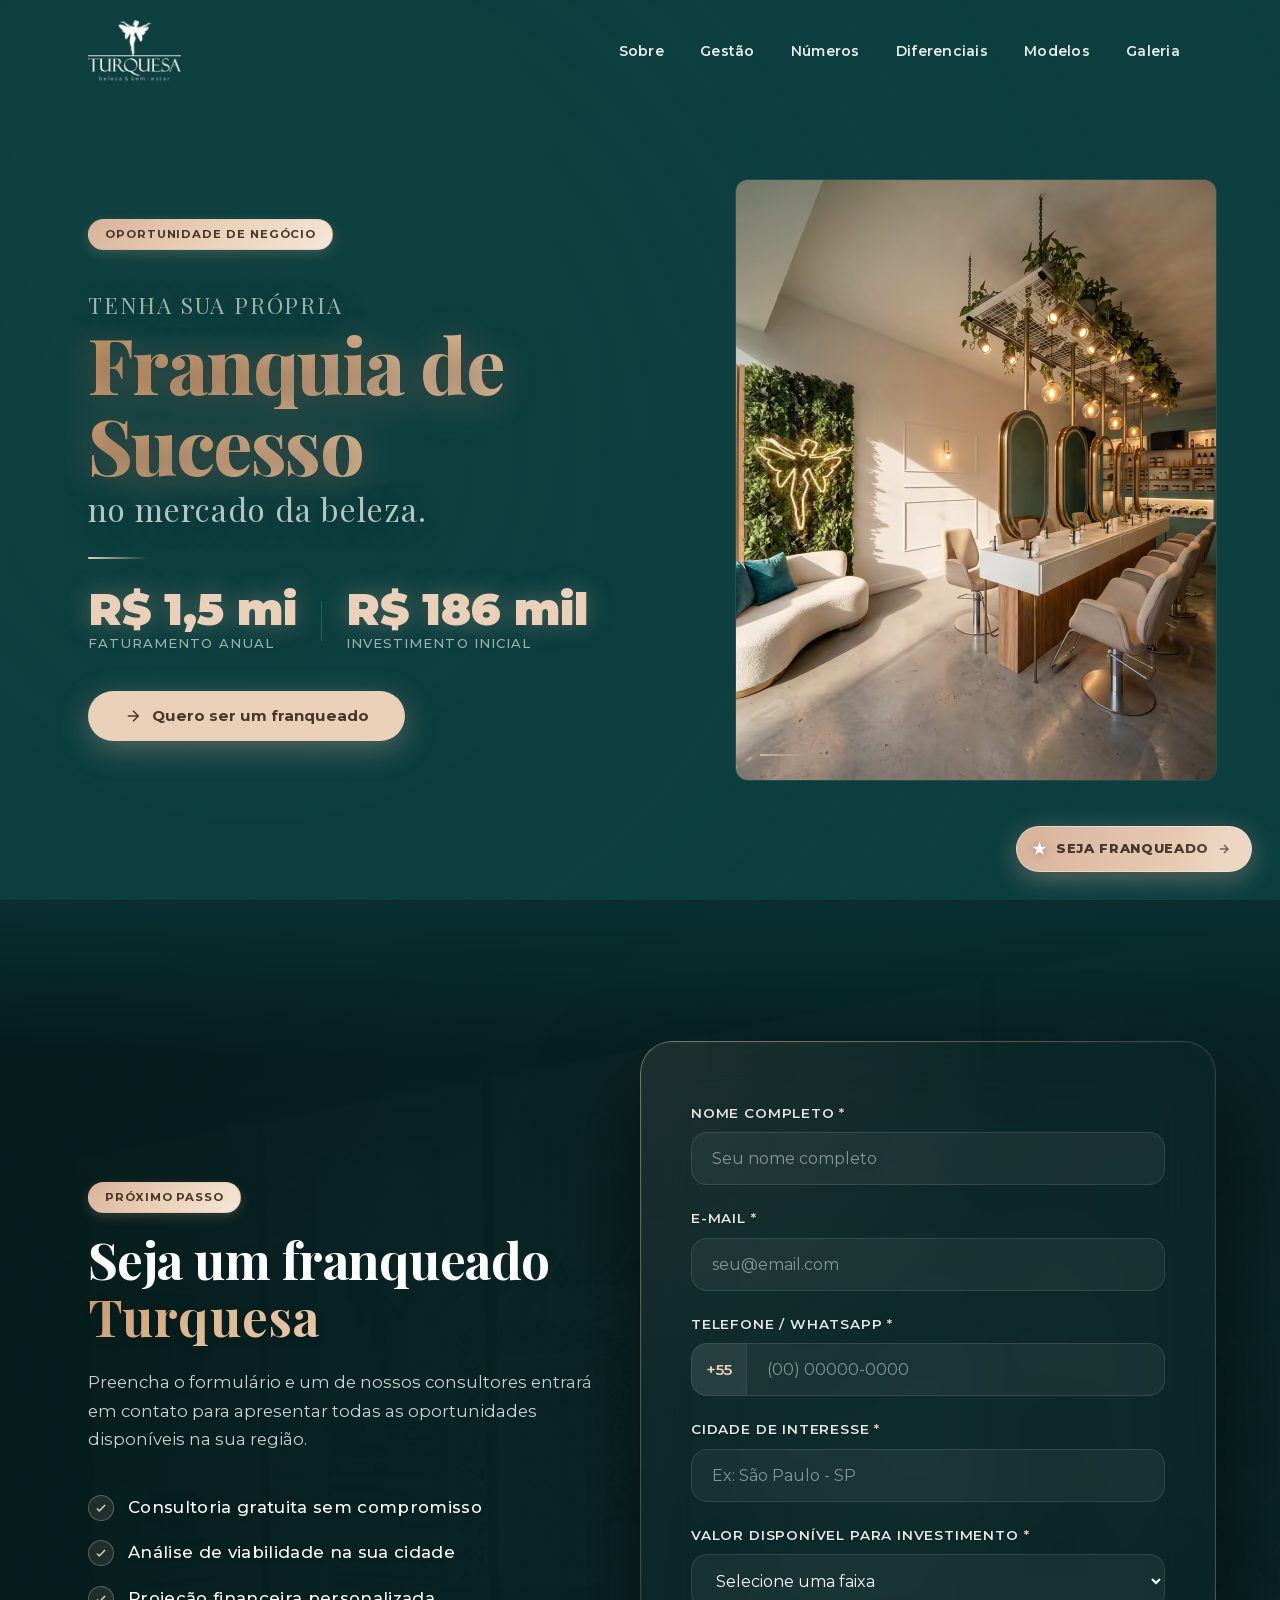
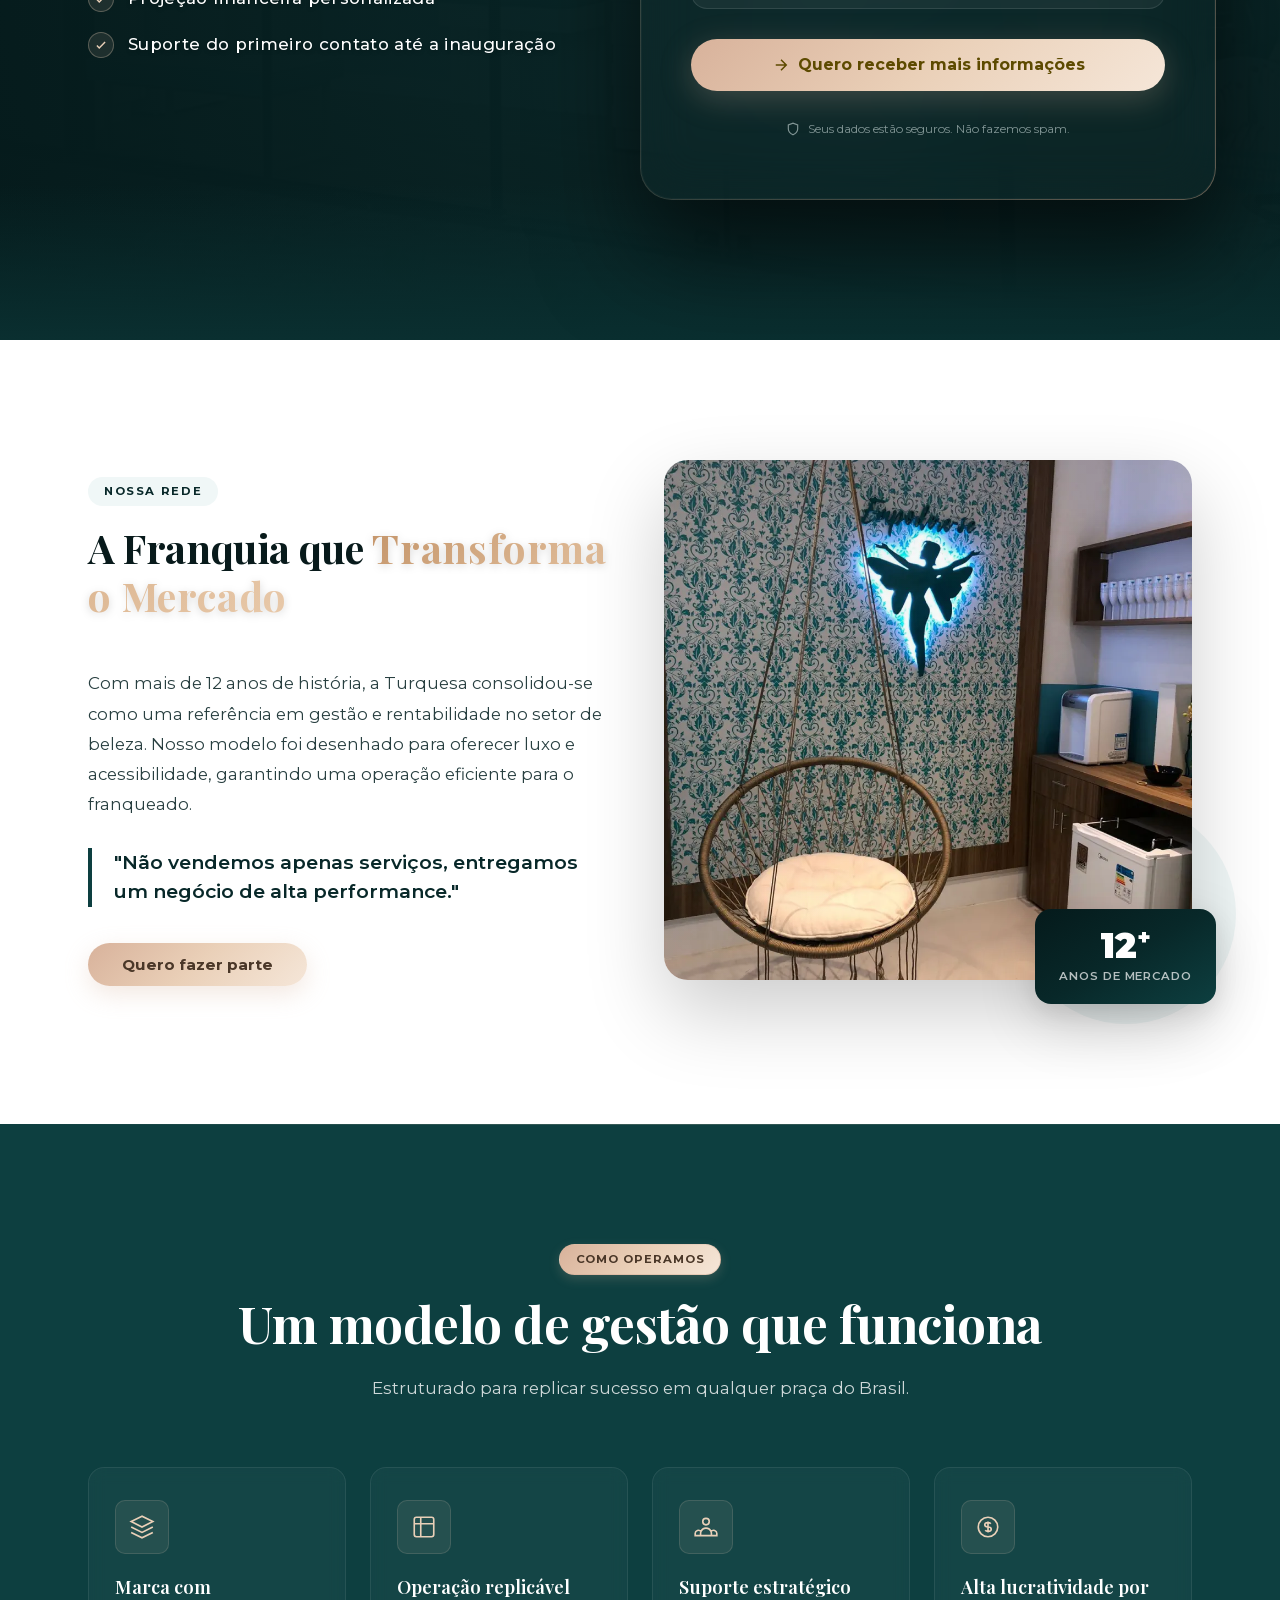
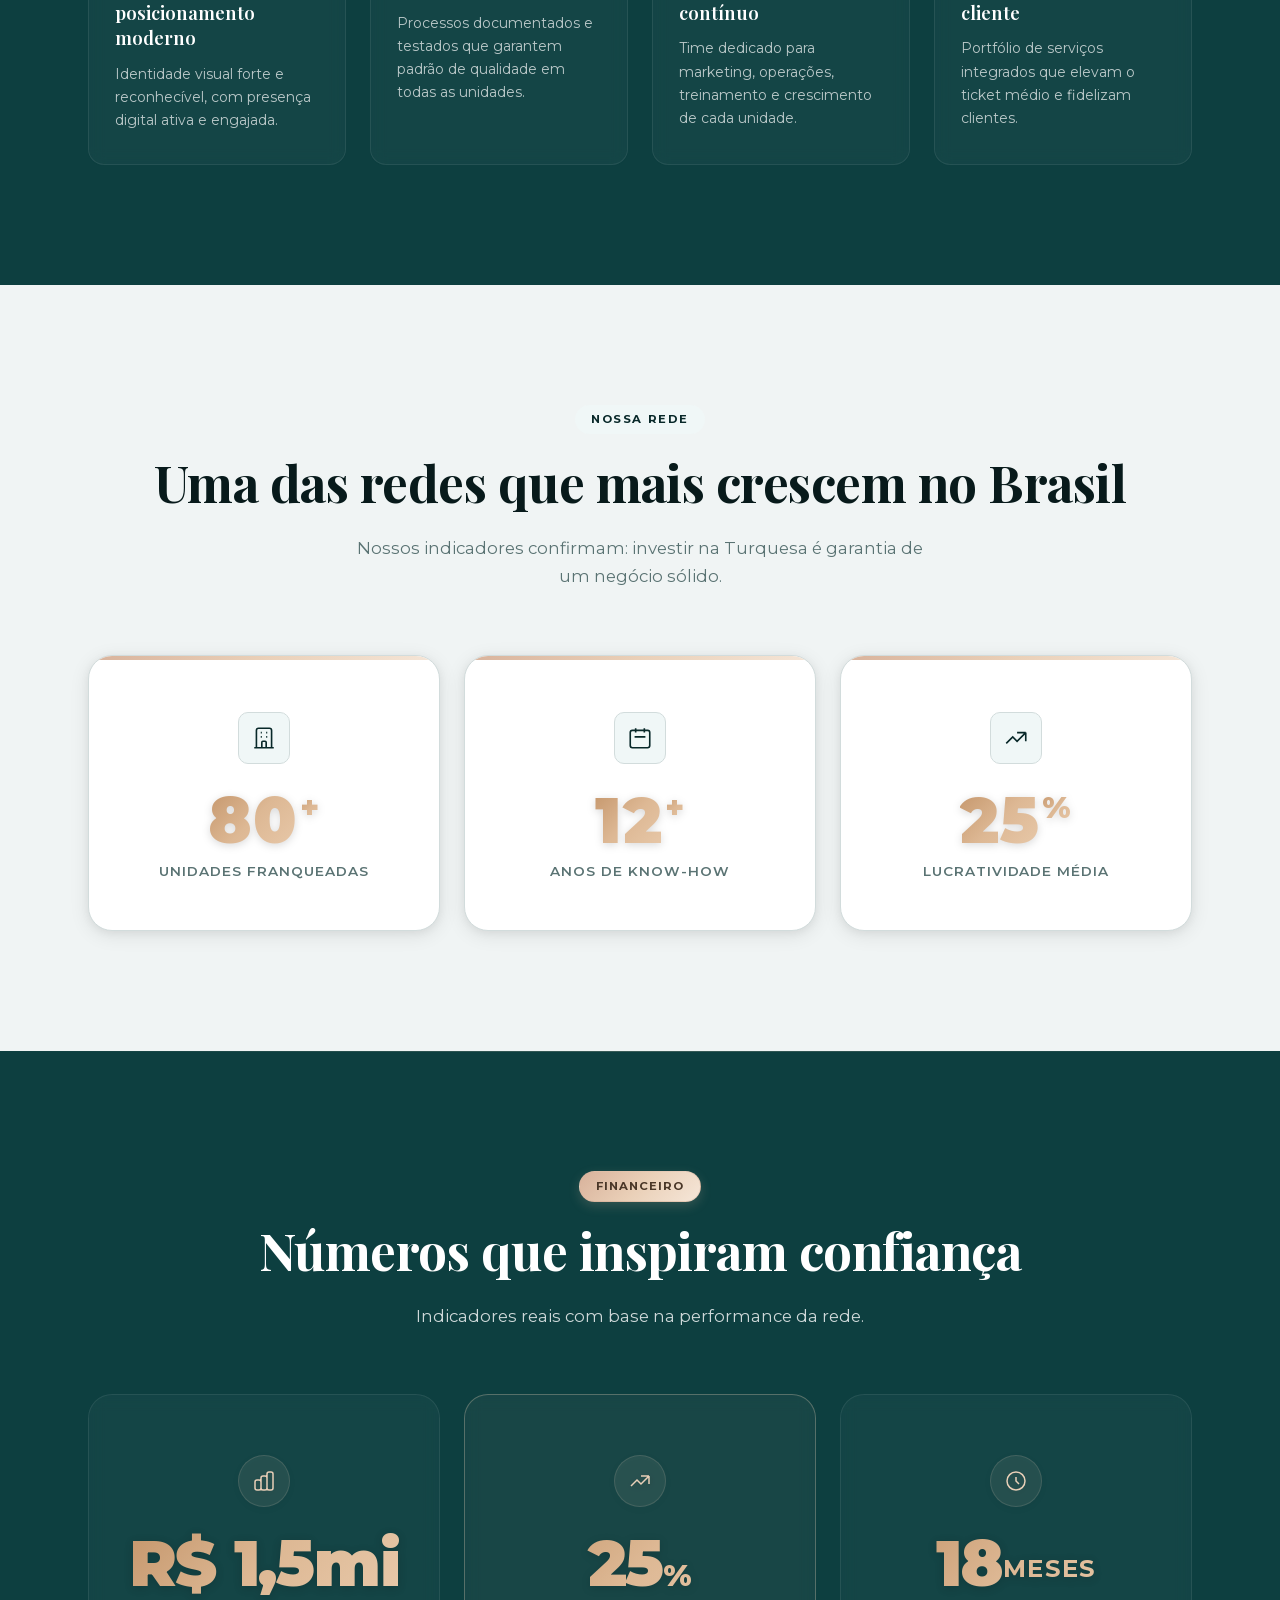
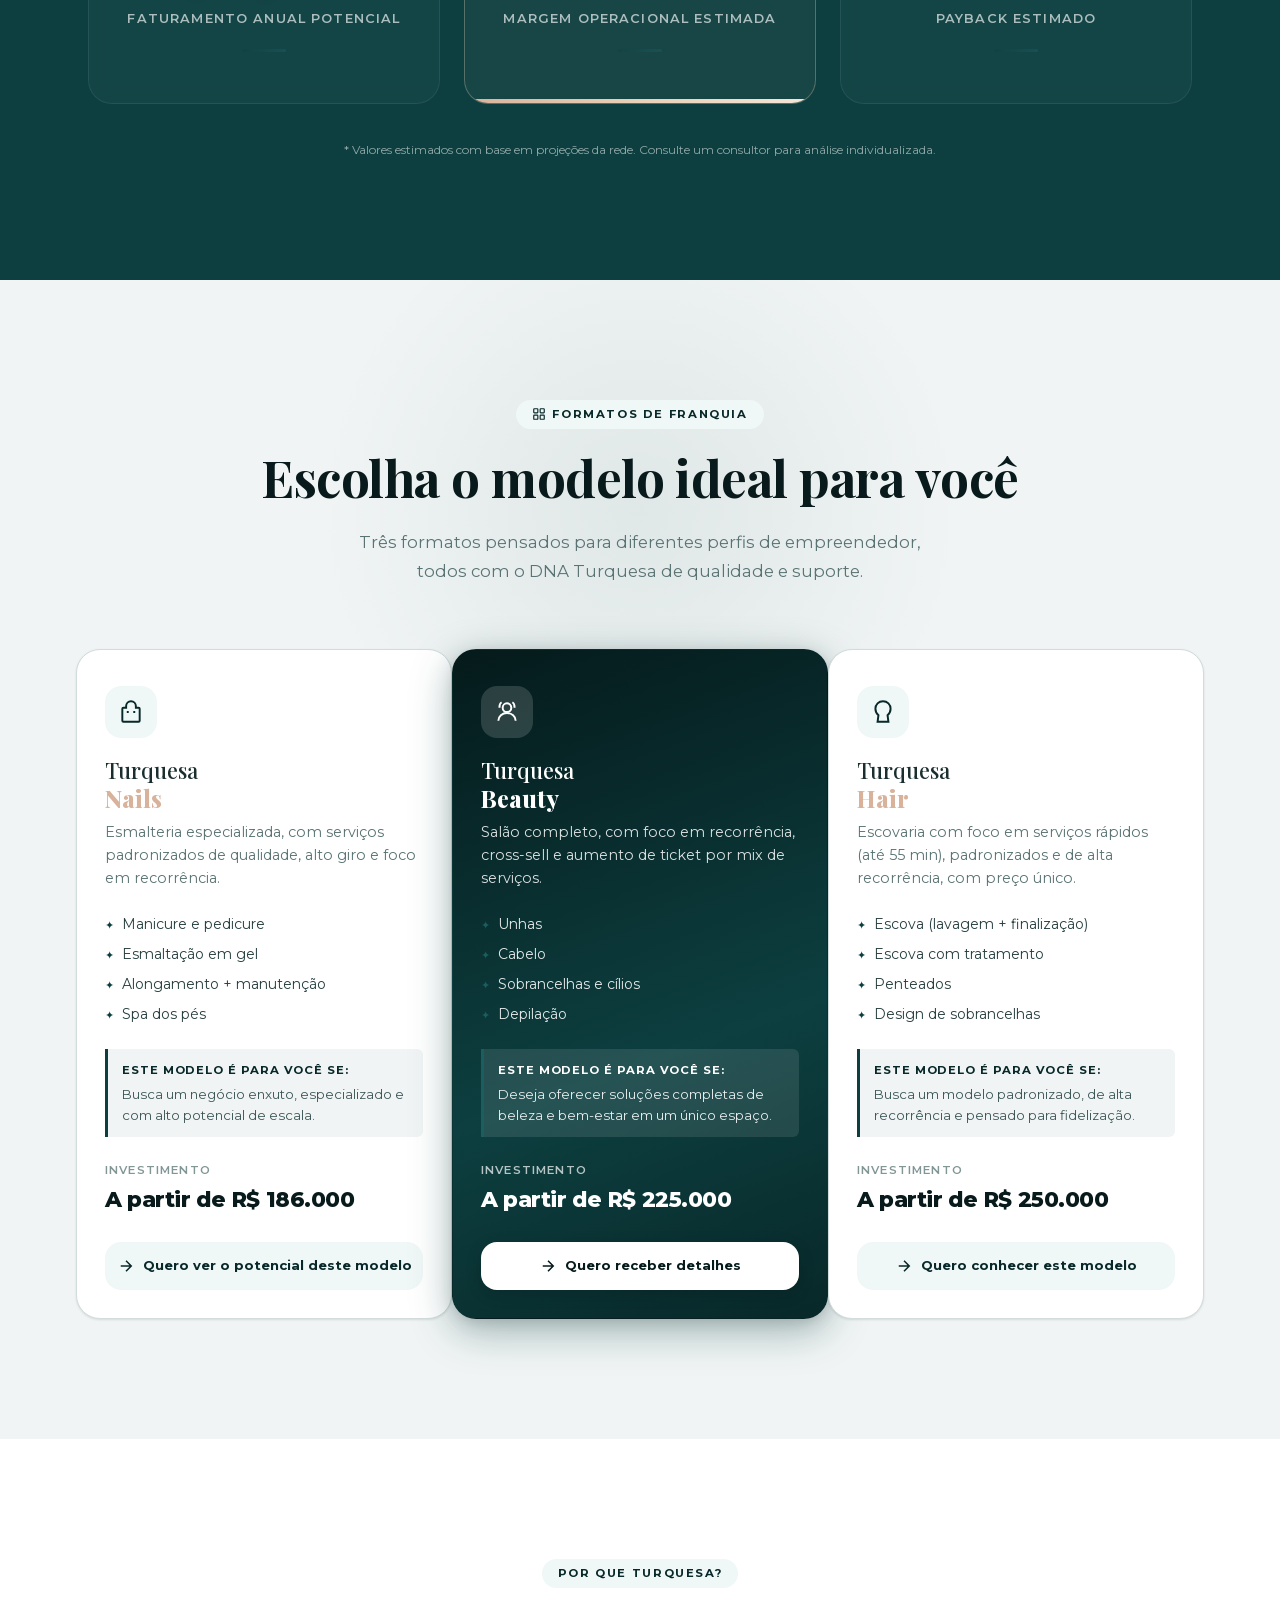
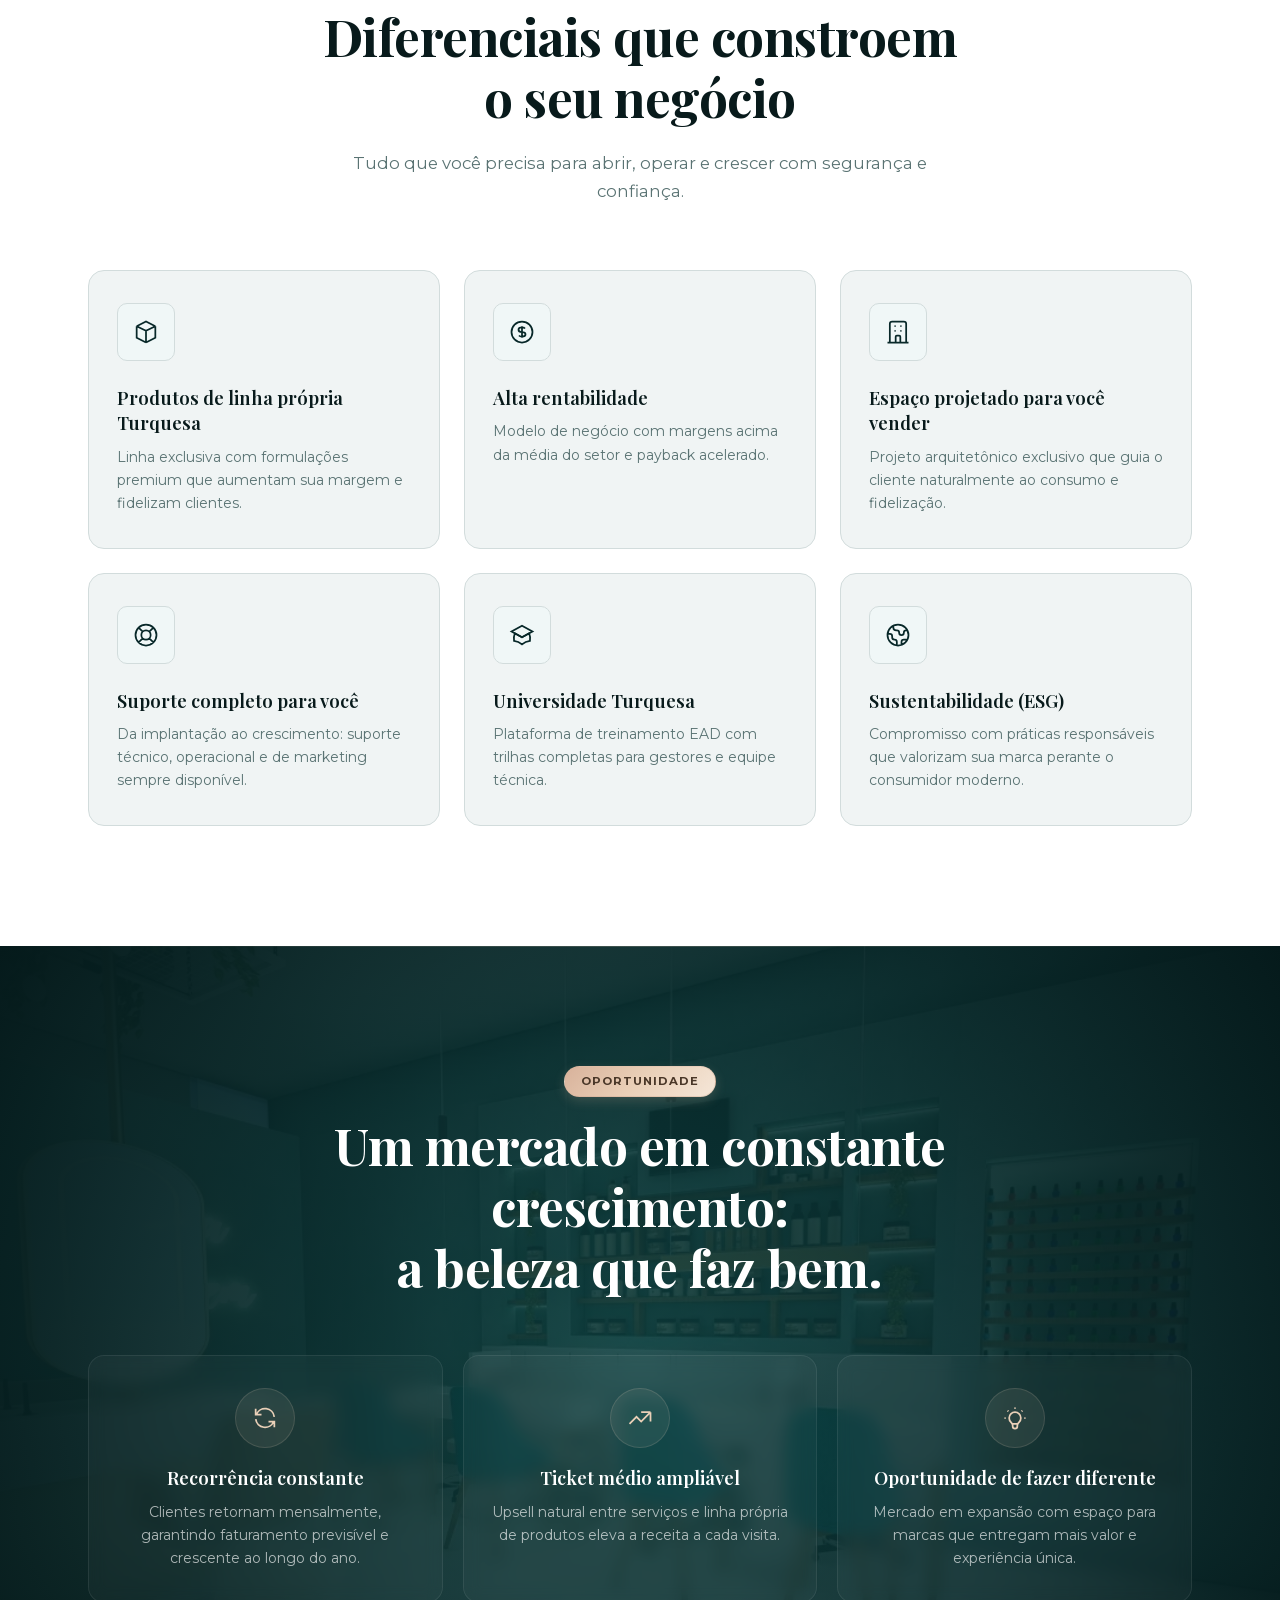
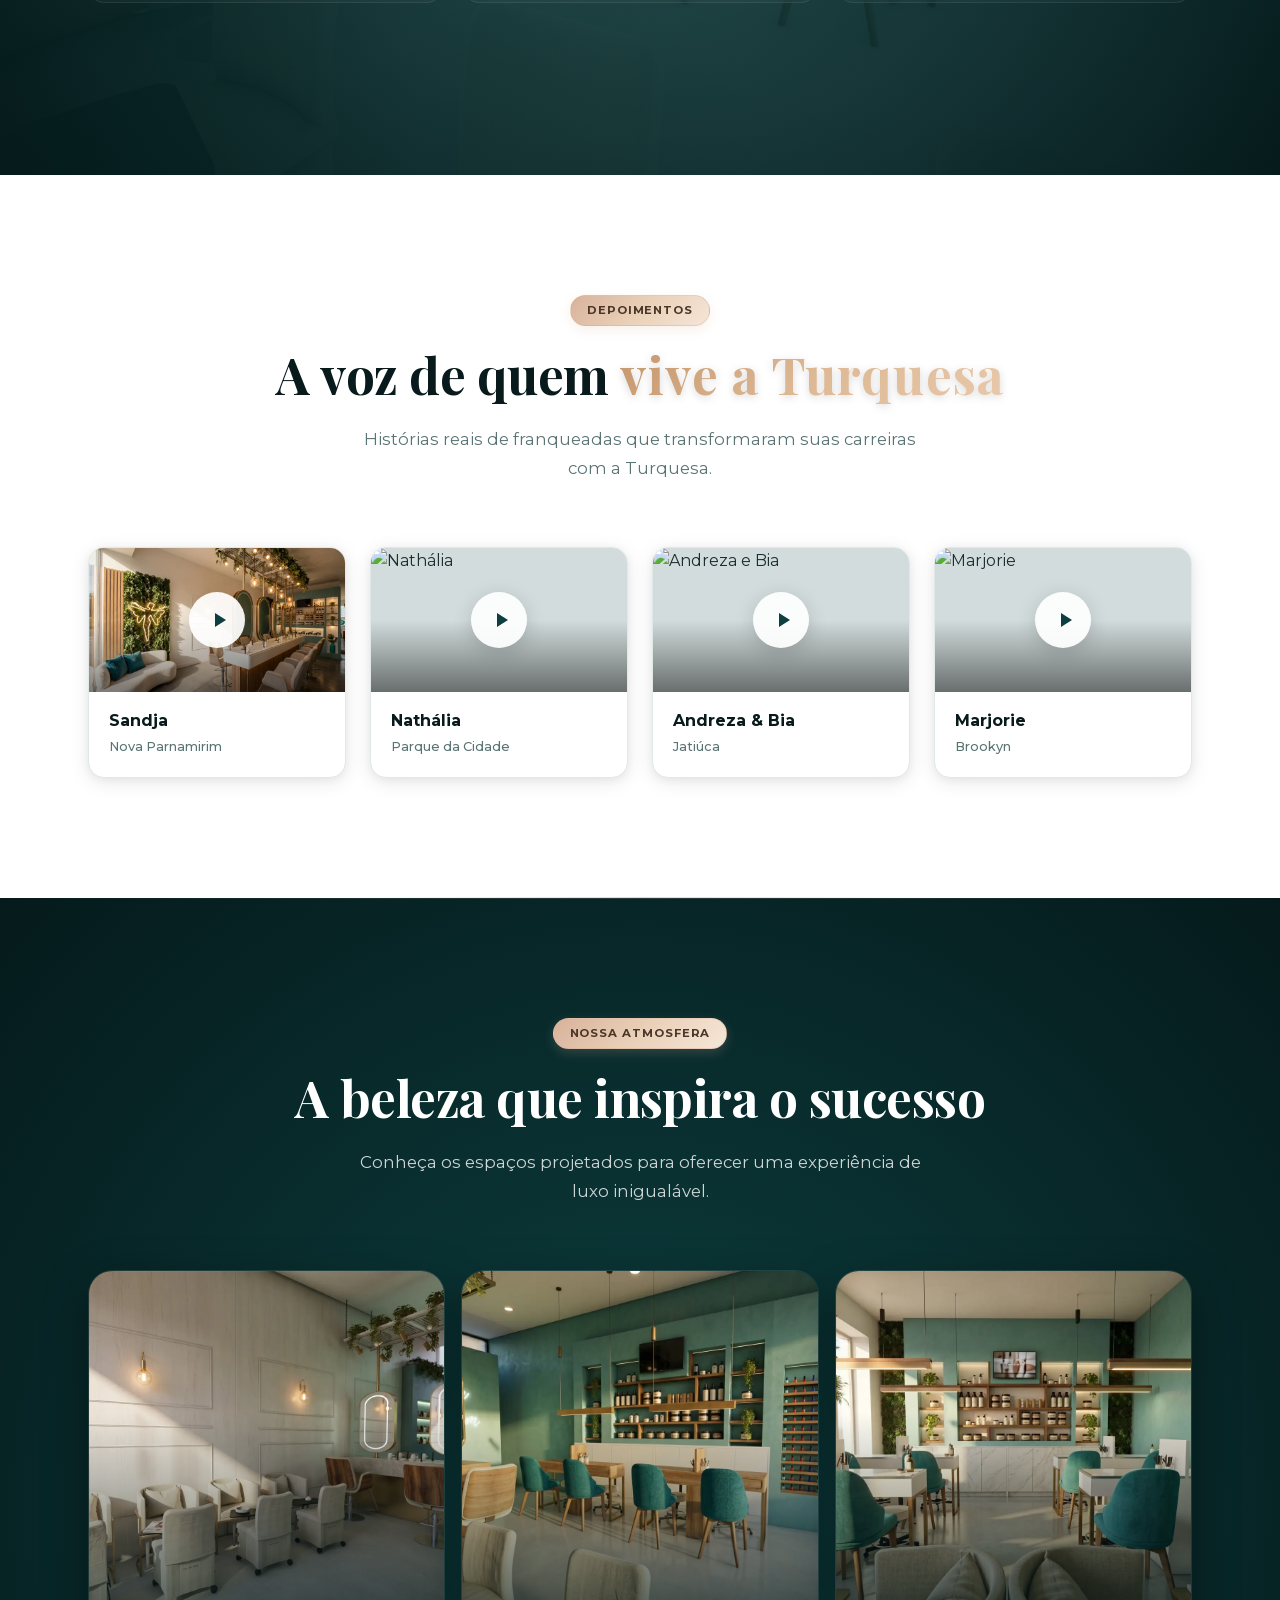
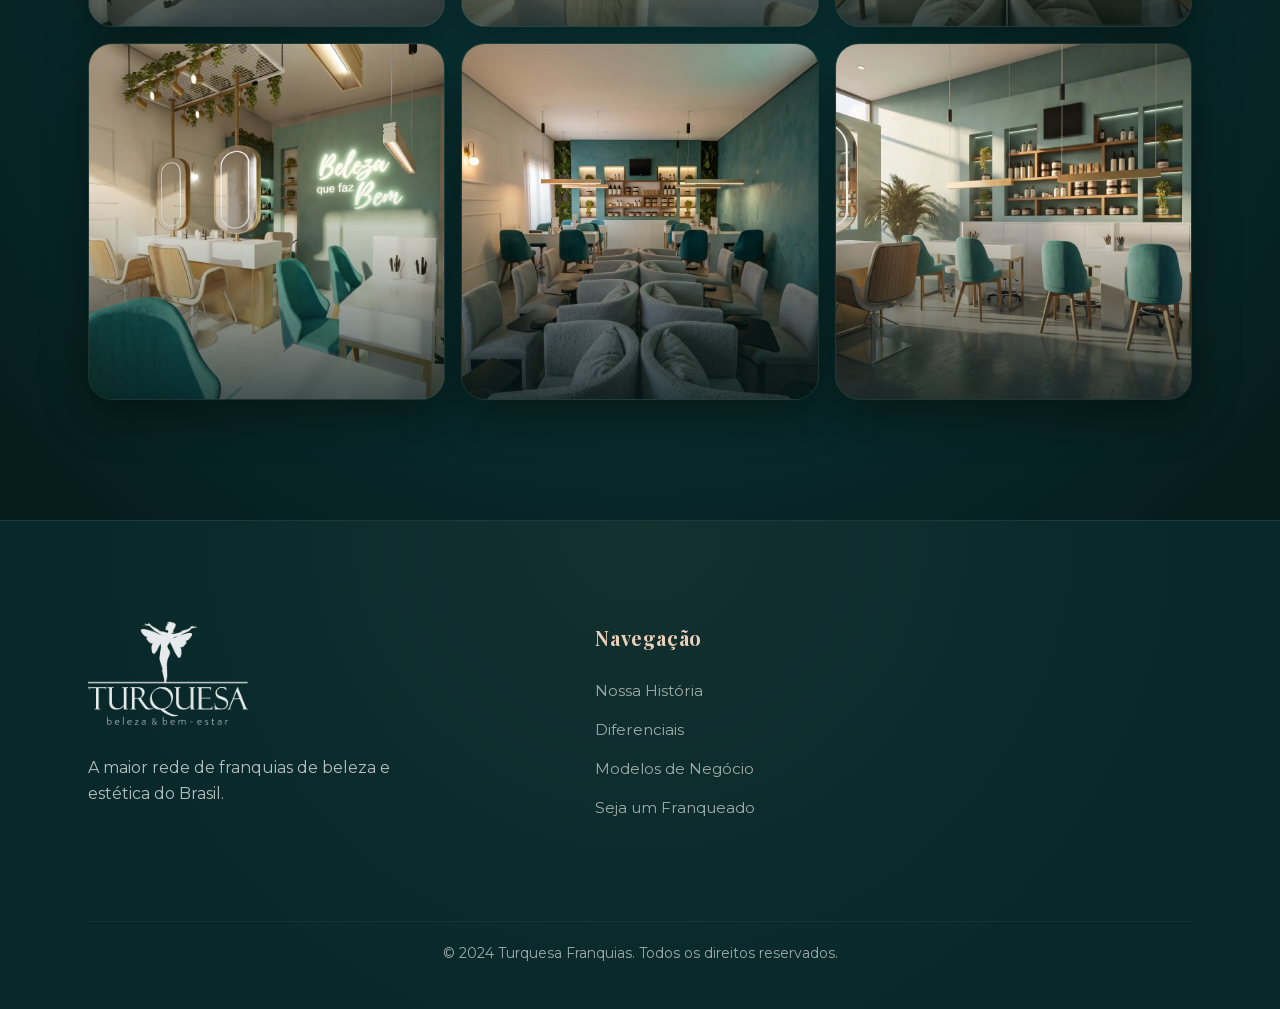
==== commit f63ece1e: "feat: adiciona hero badges e selo ABF, atualiza validação do formulário" ====
--- a/index.html
+++ b/index.html
@@ -114,6 +114,12 @@
         </div>
         <div class="col-lg-5 hero__visual" data-animate-hero>
           <div class="hero__image-card" role="img" aria-label="Ambiente Turquesa"></div>
+          <span class="hero__tag hero__tag--top" aria-hidden="true">+ 12 Anos</span>
+          <span class="hero__tag hero__tag--bottom" aria-hidden="true">+ 80 Unidades</span>
+          <figure class="hero__seal" aria-label="Selo ABF - Associação Brasileira de Franchising">
+            <img src="img/logo_abf.avif" alt="" width="72" height="101" loading="eager" decoding="async" fetchpriority="high">
+            <figcaption class="hero__seal-caption">Associada ABF</figcaption>
+          </figure>
           <div class="hero__image-accent"></div>
         </div>
       </div>
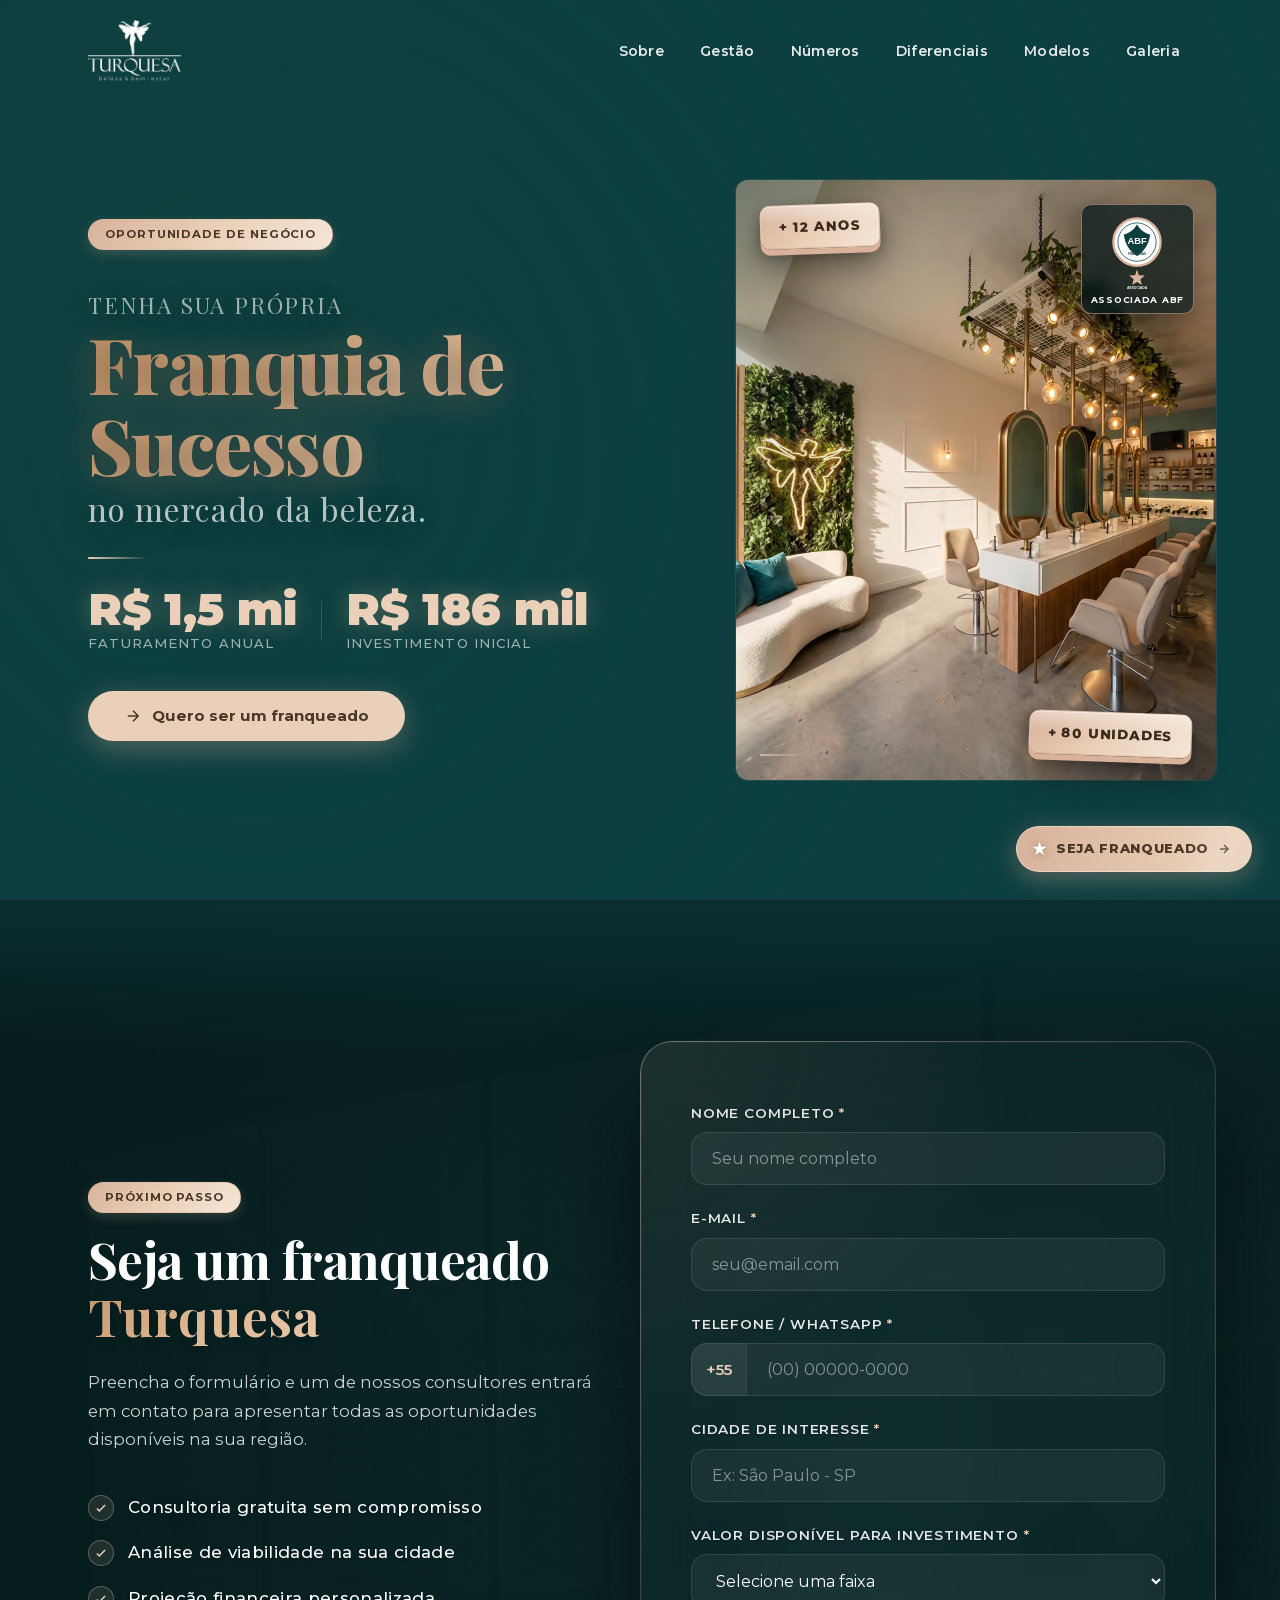
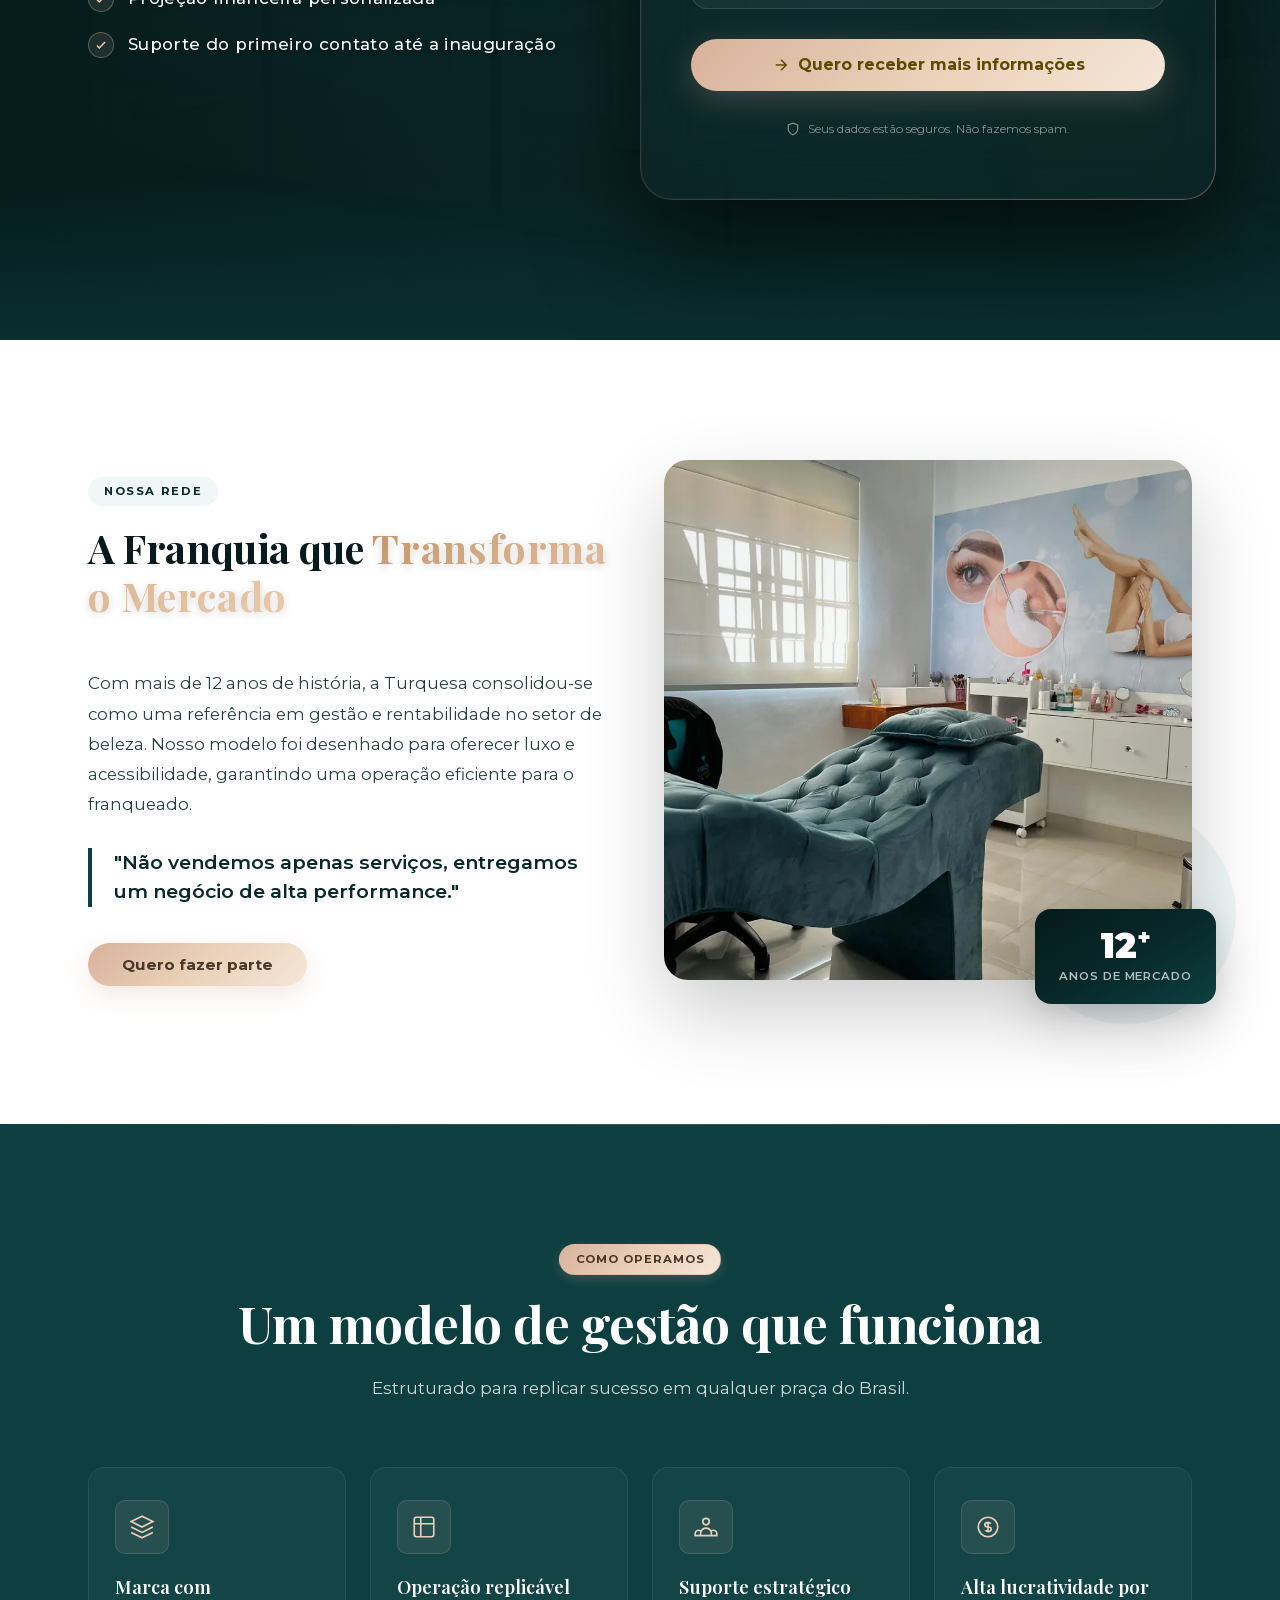
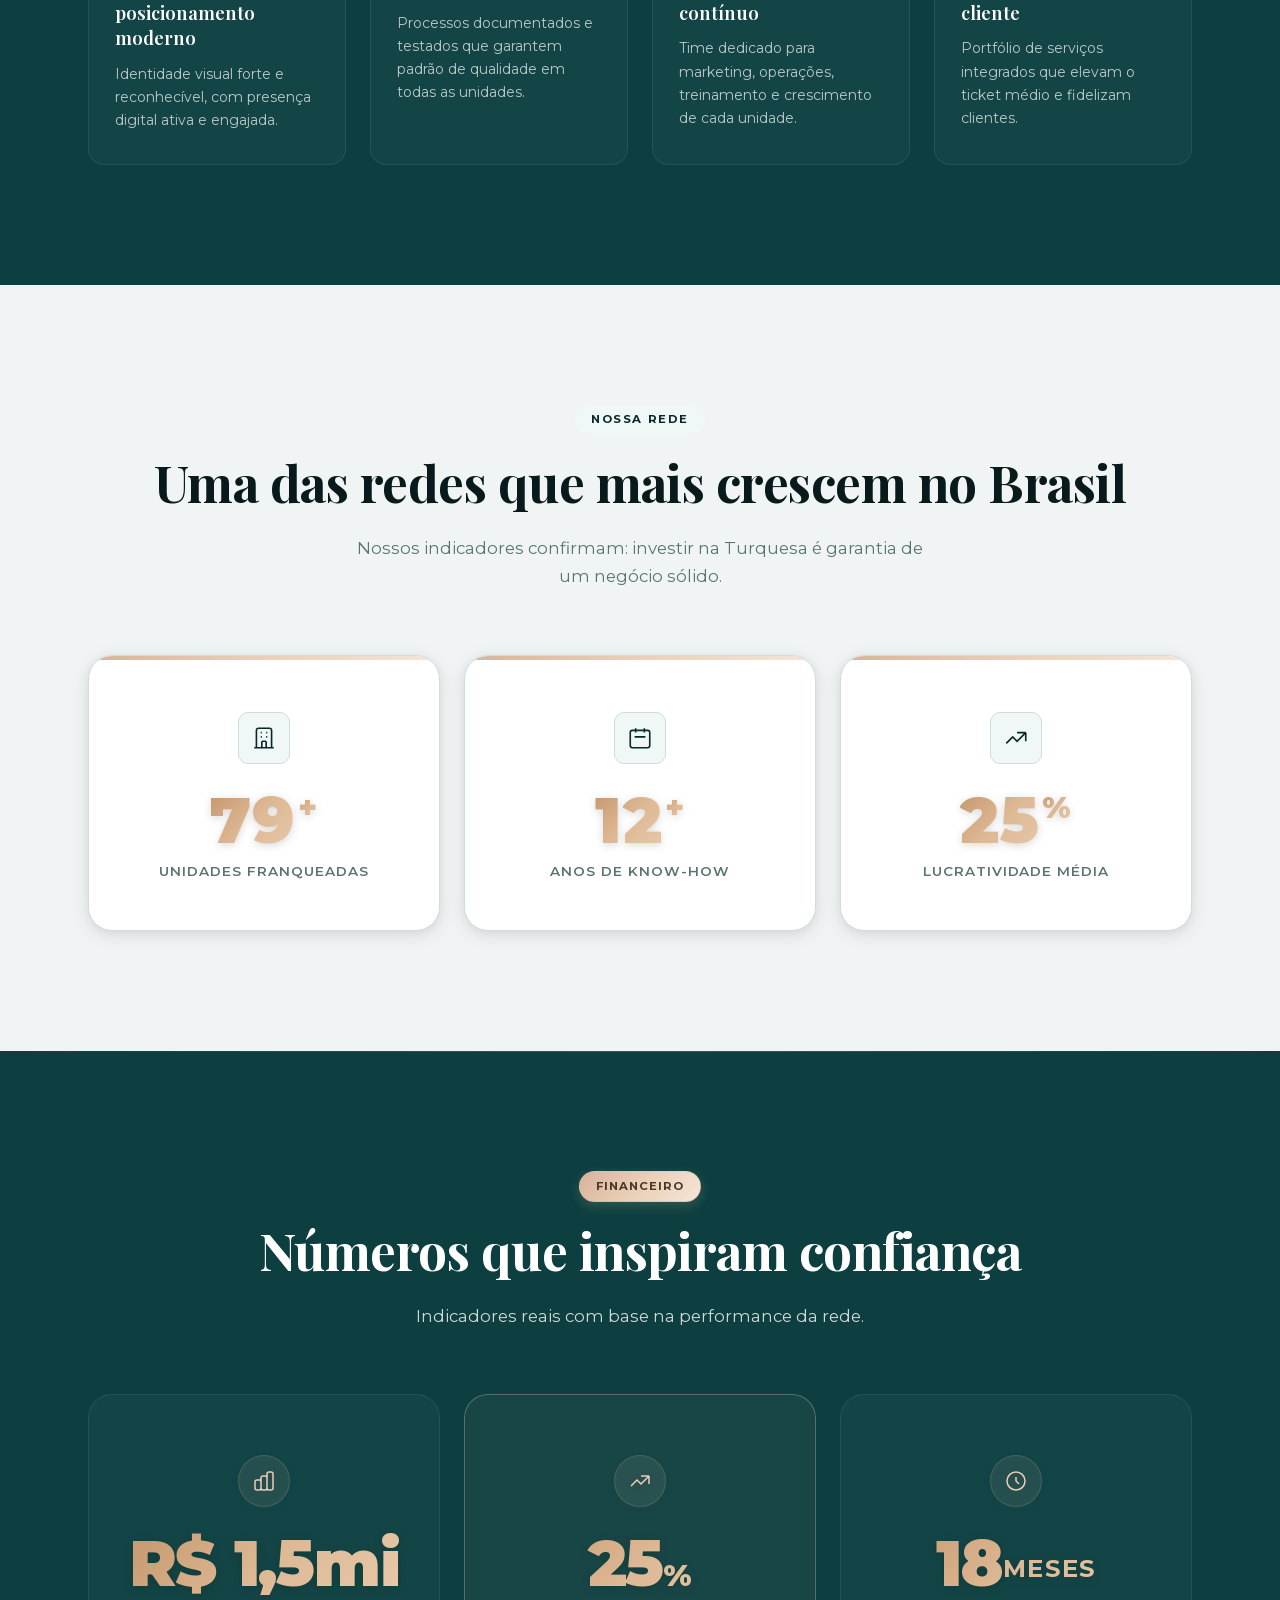
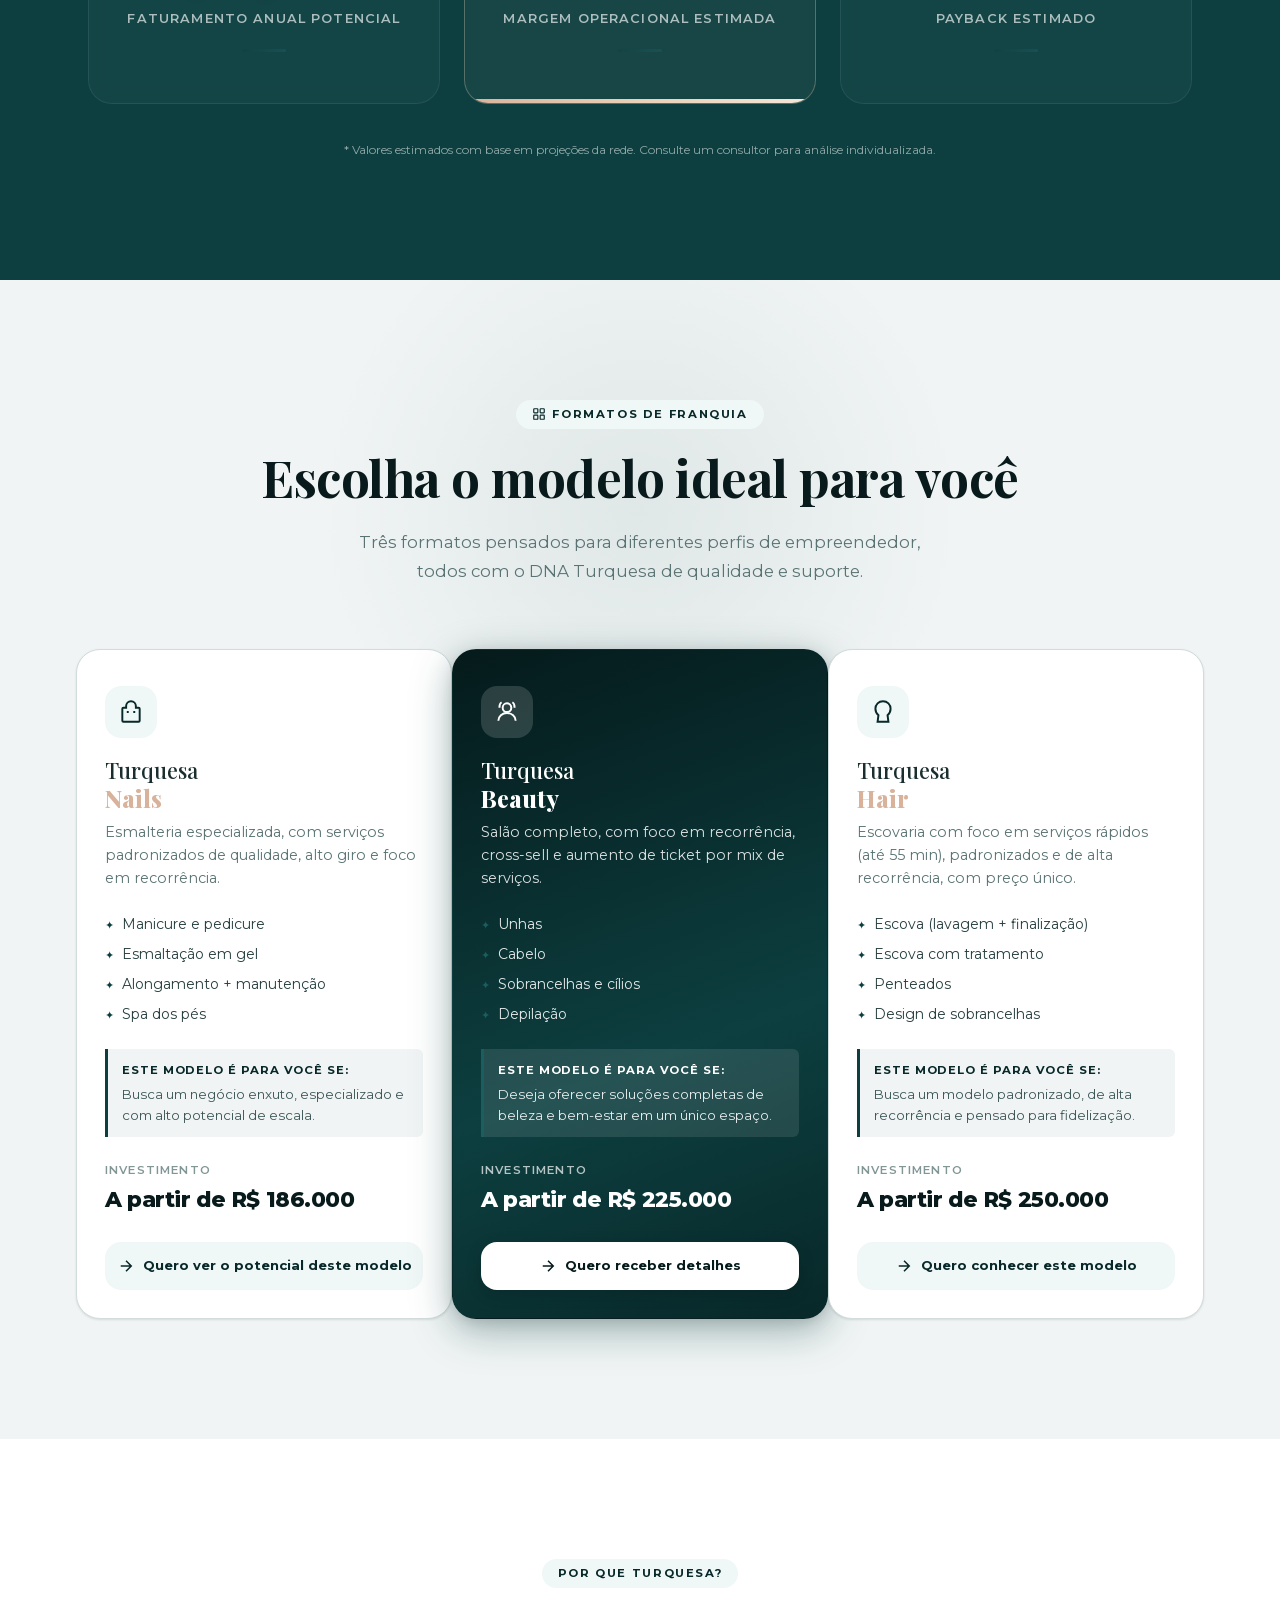
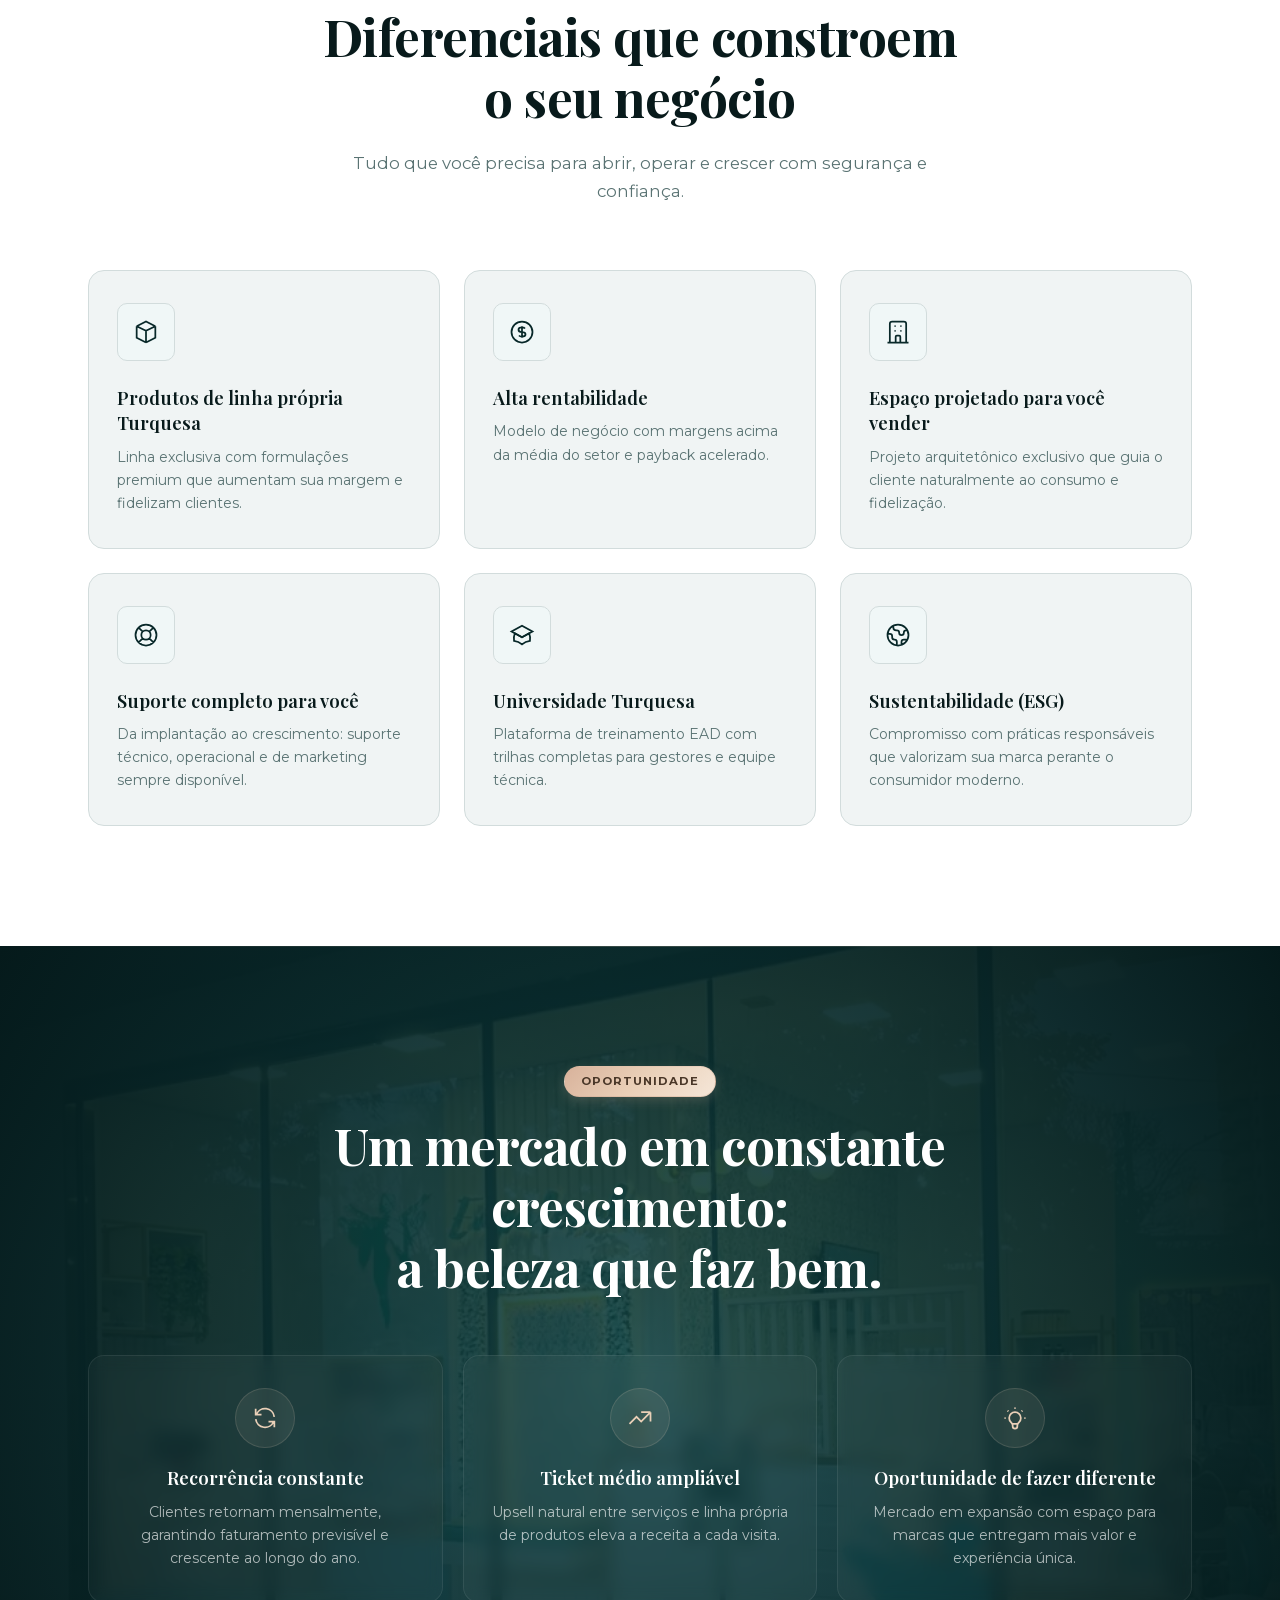
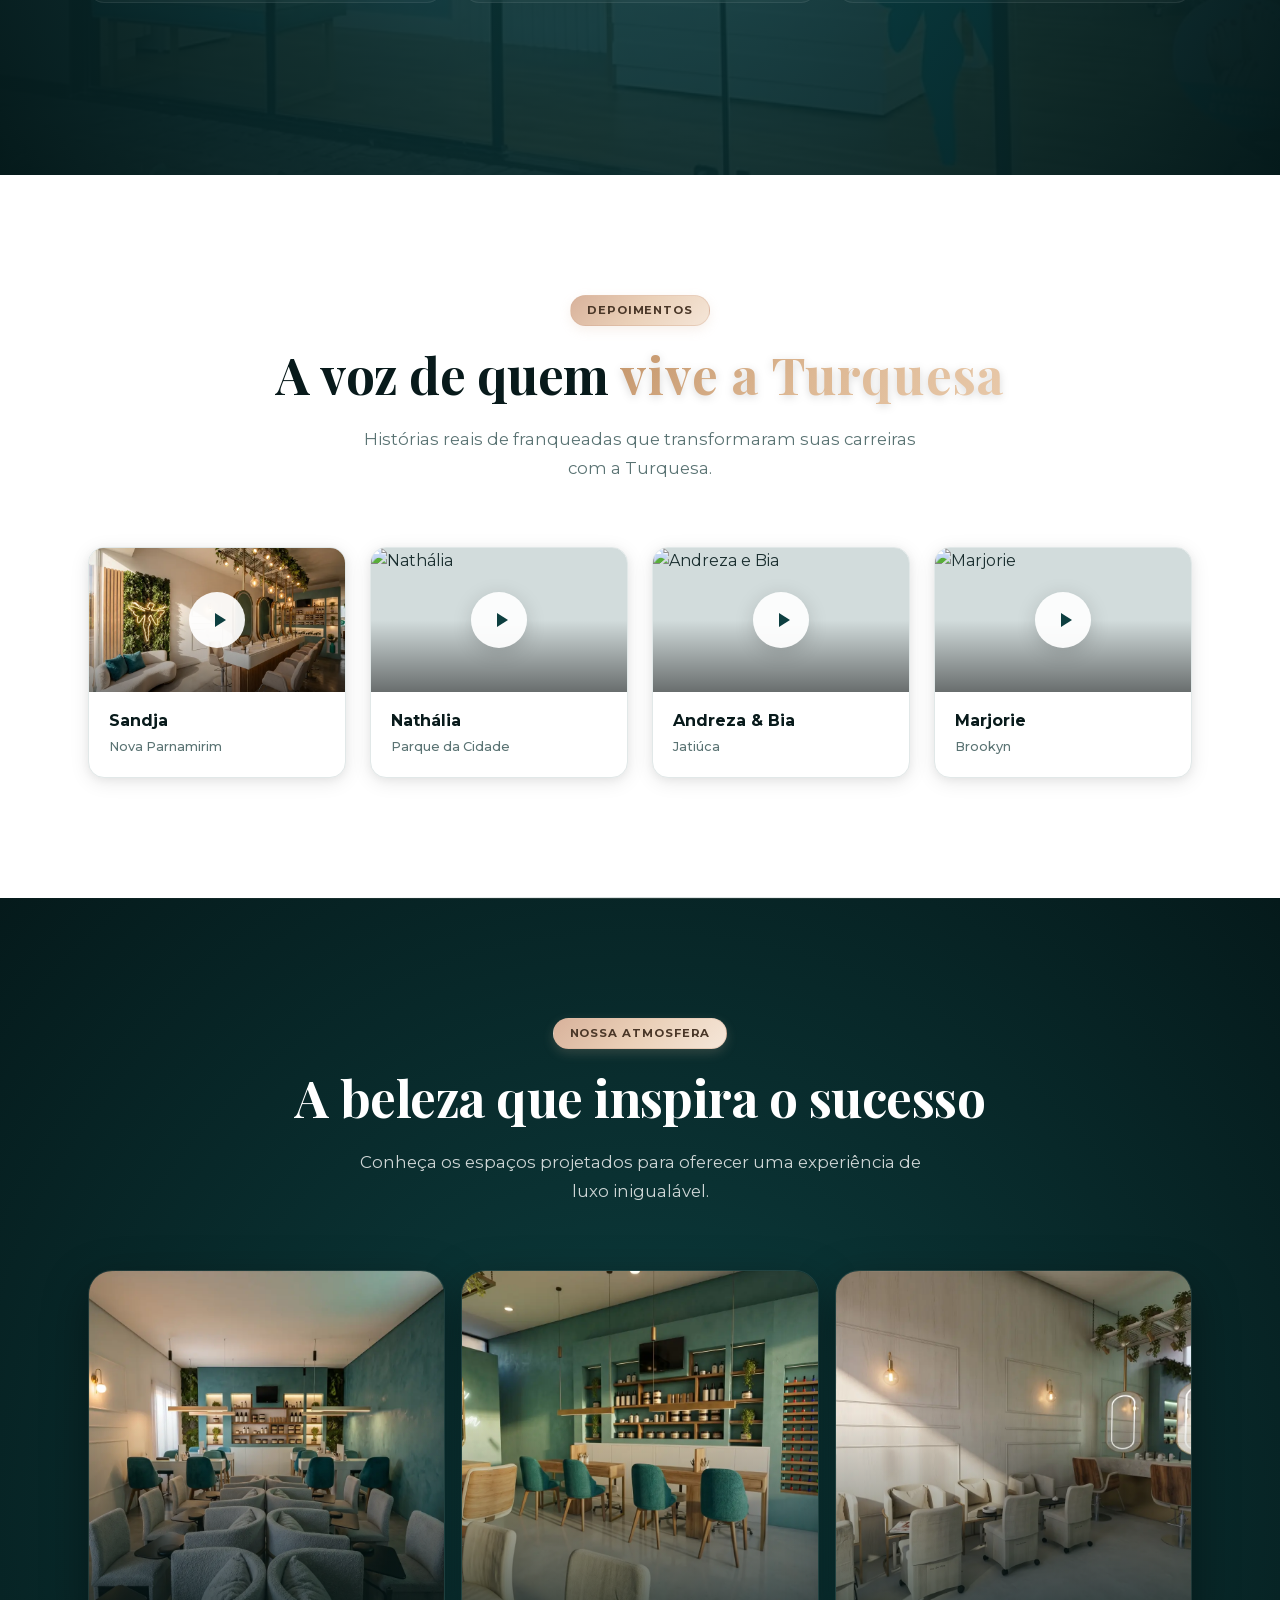
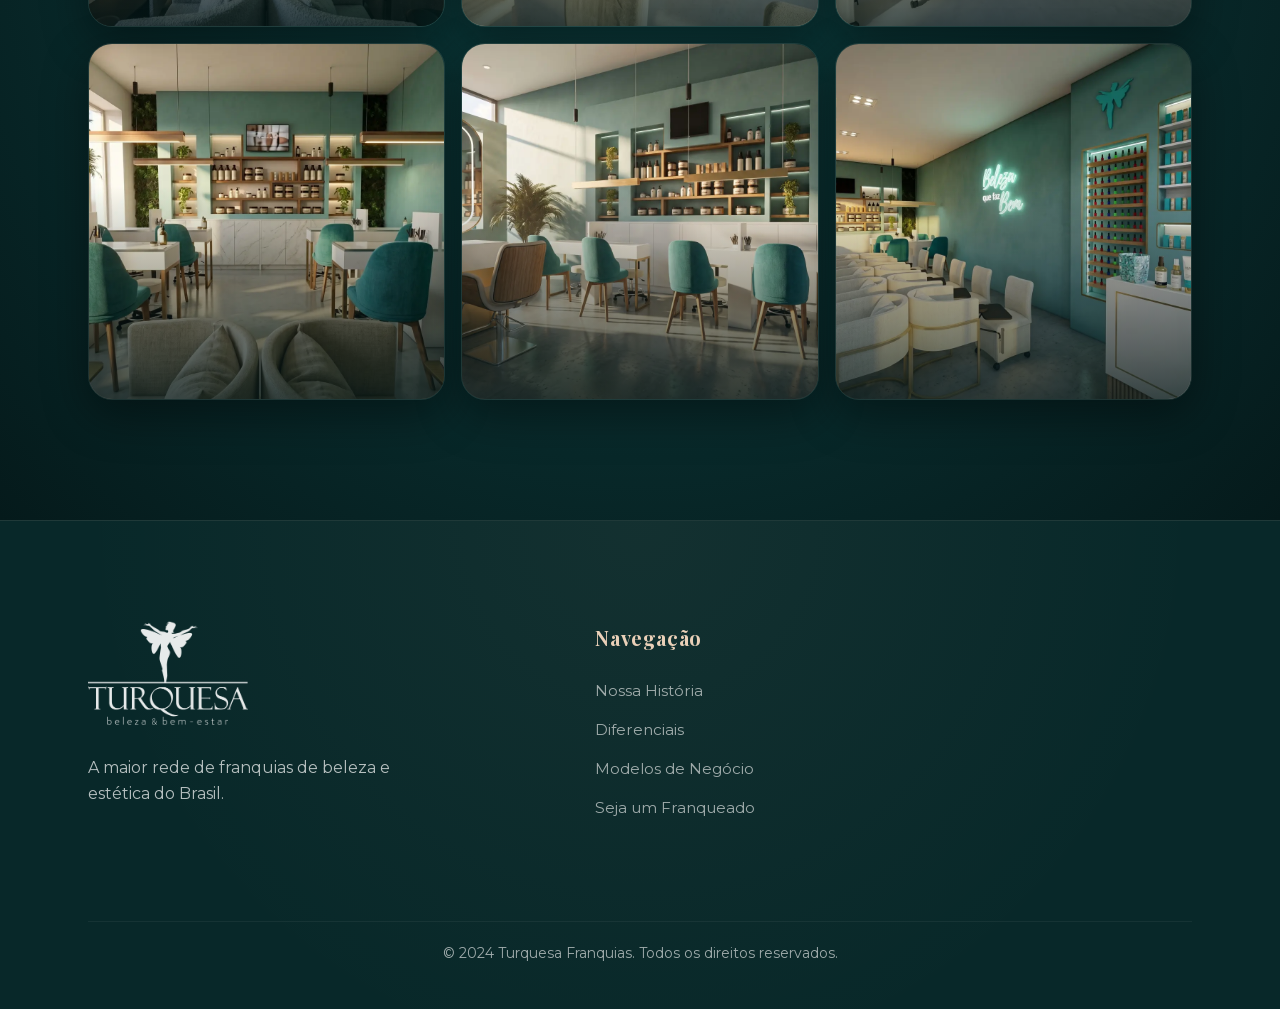
==== commit 2b5b18dc: "fix: restaura selo ABF e badges do hero" ====
--- a/index.html
+++ b/index.html
@@ -47,6 +47,7 @@
   </style>
   <link rel="preload" as="style" href="css/style.min.css?v=9" onload="this.onload=null;this.rel='stylesheet'">
   <noscript><link rel="stylesheet" href="css/style.min.css?v=9"></noscript>
+  <link rel="stylesheet" href="css/hero-badges.css?v=10">
 
   <!-- Google Tag Manager (carregamento adiado: imediato na interação ou fallback ~3,5s) -->
   <script>(function(w,d,s,l,i){var fired=false;function load(){if(fired)return;fired=true;w[l]=w[l]||[];w[l].push({'gtm.start':new Date().getTime(),event:'gtm.js'});var f=d.getElementsByTagName(s)[0],j=d.createElement(s);j.async=true;j.fetchPriority='low';j.src="https://server.turquesabemestar.com.br/atxdwzsvu.js?"+i;f.parentNode.insertBefore(j,f);}['scroll','touchstart','mousedown','keydown','click'].forEach(function(e){w.addEventListener(e,load,{passive:true,once:true});});w.addEventListener('load',function(){w.setTimeout(load,2000);});w.setTimeout(load,3500);})(window,document,'script','dataLayer','cbux3x=HBJOPSMpVUE4RUoyLTMoUgNLQVRGQhwaSAIGCAYRHQcUFBYXEhcMFQdYEBUaShoG');</script>
@@ -117,7 +118,7 @@
           <span class="hero__tag hero__tag--top" aria-hidden="true">+ 12 Anos</span>
           <span class="hero__tag hero__tag--bottom" aria-hidden="true">+ 80 Unidades</span>
           <figure class="hero__seal" aria-label="Selo ABF - Associação Brasileira de Franchising">
-            <img src="img/logo_abf.avif" alt="" width="72" height="101" loading="eager" decoding="async" fetchpriority="high">
+            <img src="img/logo_abf.svg" alt="Selo ABF" width="72" height="101" loading="eager" decoding="async" fetchpriority="high">
             <figcaption class="hero__seal-caption">Associada ABF</figcaption>
           </figure>
           <div class="hero__image-accent"></div>
--- a/css/hero-badges.css
+++ b/css/hero-badges.css
@@ -0,0 +1,147 @@
+.hero__tag {
+  --tag-rotate: -2deg;
+  position: absolute;
+  z-index: 5;
+  font-family: var(--font-sans);
+  font-size: 0.84rem;
+  font-weight: 800;
+  letter-spacing: 0.06em;
+  text-transform: uppercase;
+  color: #3b2a1c;
+  background: var(--gradient-gold);
+  padding: 10px 18px;
+  border: 1px solid rgba(216, 178, 155, 0.55);
+  border-radius: 10px;
+  white-space: nowrap;
+  transform: rotate(var(--tag-rotate));
+  box-shadow:
+    inset 0 1px 0 rgba(255, 255, 255, 0.55),
+    0 6px 0 var(--gold-dark),
+    0 18px 34px rgba(0, 0, 0, 0.45),
+    0 5px 12px rgba(0, 0, 0, 0.3);
+  animation: heroTagFloat 5s ease-in-out infinite;
+}
+
+.hero__tag::after {
+  content: '';
+  position: absolute;
+  inset: 0;
+  border-radius: inherit;
+  background: linear-gradient(180deg, rgba(255, 255, 255, 0.4), transparent 45%);
+  pointer-events: none;
+}
+
+.hero__tag--top {
+  top: -16px;
+  left: -16px;
+}
+
+.hero__tag--bottom {
+  --tag-rotate: 2deg;
+  right: -16px;
+  bottom: -16px;
+}
+
+@keyframes heroTagFloat {
+  0%, 100% { transform: translateY(0) rotate(var(--tag-rotate)); }
+  50% { transform: translateY(-7px) rotate(var(--tag-rotate)); }
+}
+
+.hero__seal {
+  position: absolute;
+  right: 22px;
+  top: 24px;
+  z-index: 5;
+  display: flex;
+  flex-direction: column;
+  align-items: center;
+  gap: 4px;
+  margin: 0;
+  padding: 10px 9px 8px;
+  color: var(--white);
+  background: rgba(5, 26, 27, 0.72);
+  border: 1px solid rgba(216, 178, 155, 0.55);
+  border-radius: 10px;
+  box-shadow: 0 10px 26px rgba(0, 0, 0, 0.35);
+  backdrop-filter: blur(4px);
+}
+
+.hero__seal img {
+  display: block;
+  width: 54px;
+  height: auto;
+}
+
+.hero__seal-caption {
+  margin: 0;
+  font-size: 0.56rem;
+  font-weight: 700;
+  letter-spacing: 0.08em;
+  line-height: 1.1;
+  text-align: center;
+  text-transform: uppercase;
+}
+
+@media (min-width: 992px) {
+  .hero__visual {
+    z-index: 2;
+    overflow: visible;
+  }
+
+  .hero__image-card {
+    z-index: 0;
+  }
+
+  .hero__tag,
+  .hero__seal {
+    display: flex;
+    visibility: visible;
+    opacity: 1;
+  }
+
+  .hero__tag--top {
+    top: 24px;
+    left: 24px;
+  }
+
+  .hero__tag--bottom {
+    right: 24px;
+    bottom: 24px;
+  }
+}
+
+@media (max-width: 767.98px) {
+  .hero__visual {
+    min-height: 340px !important;
+    height: 340px !important;
+  }
+
+  .hero__tag {
+    font-size: 0.7rem;
+    padding: 8px 12px;
+  }
+
+  .hero__tag--top {
+    top: 12px;
+    left: 12px;
+  }
+
+  .hero__tag--bottom {
+    right: 12px;
+    bottom: 12px;
+  }
+
+  .hero__seal {
+    top: 14px;
+    right: 14px;
+    padding: 7px 6px 6px;
+  }
+
+  .hero__seal img {
+    width: 42px;
+  }
+
+  .hero__seal-caption {
+    font-size: 0.45rem;
+  }
+}
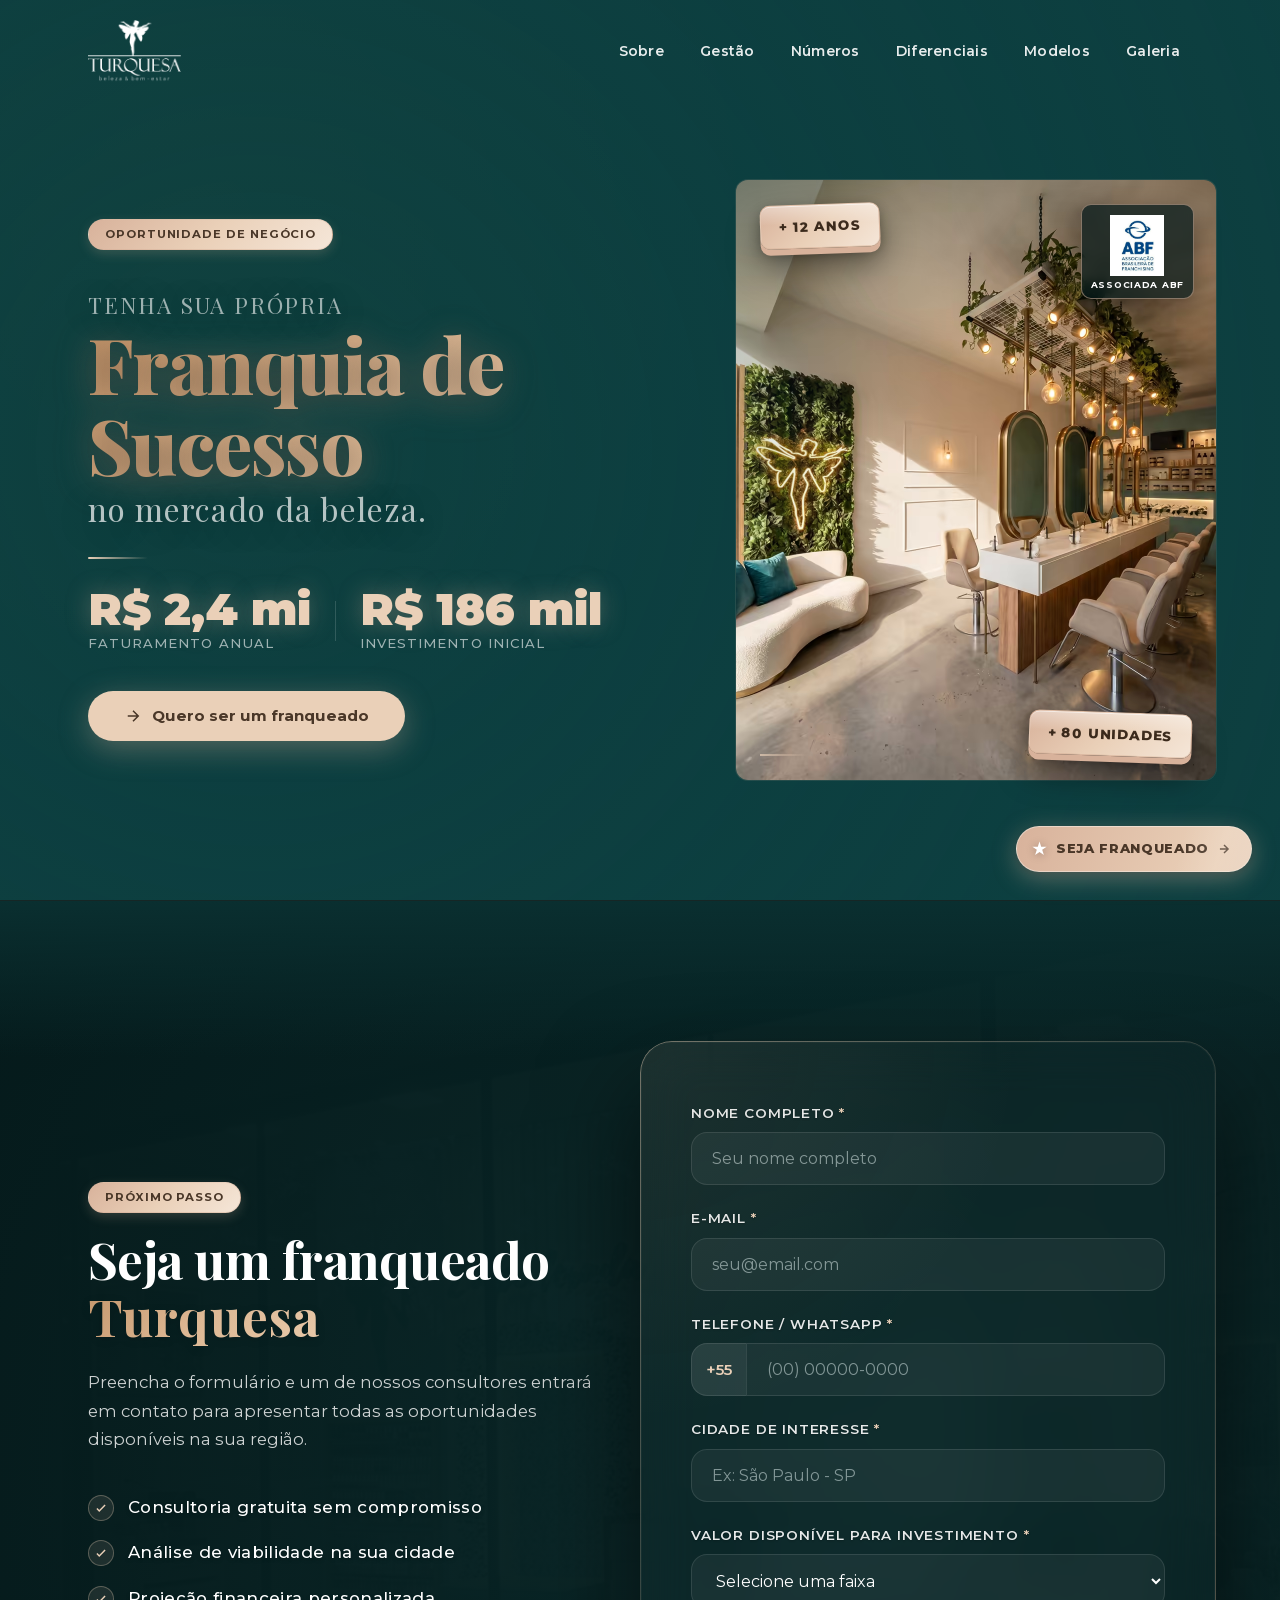
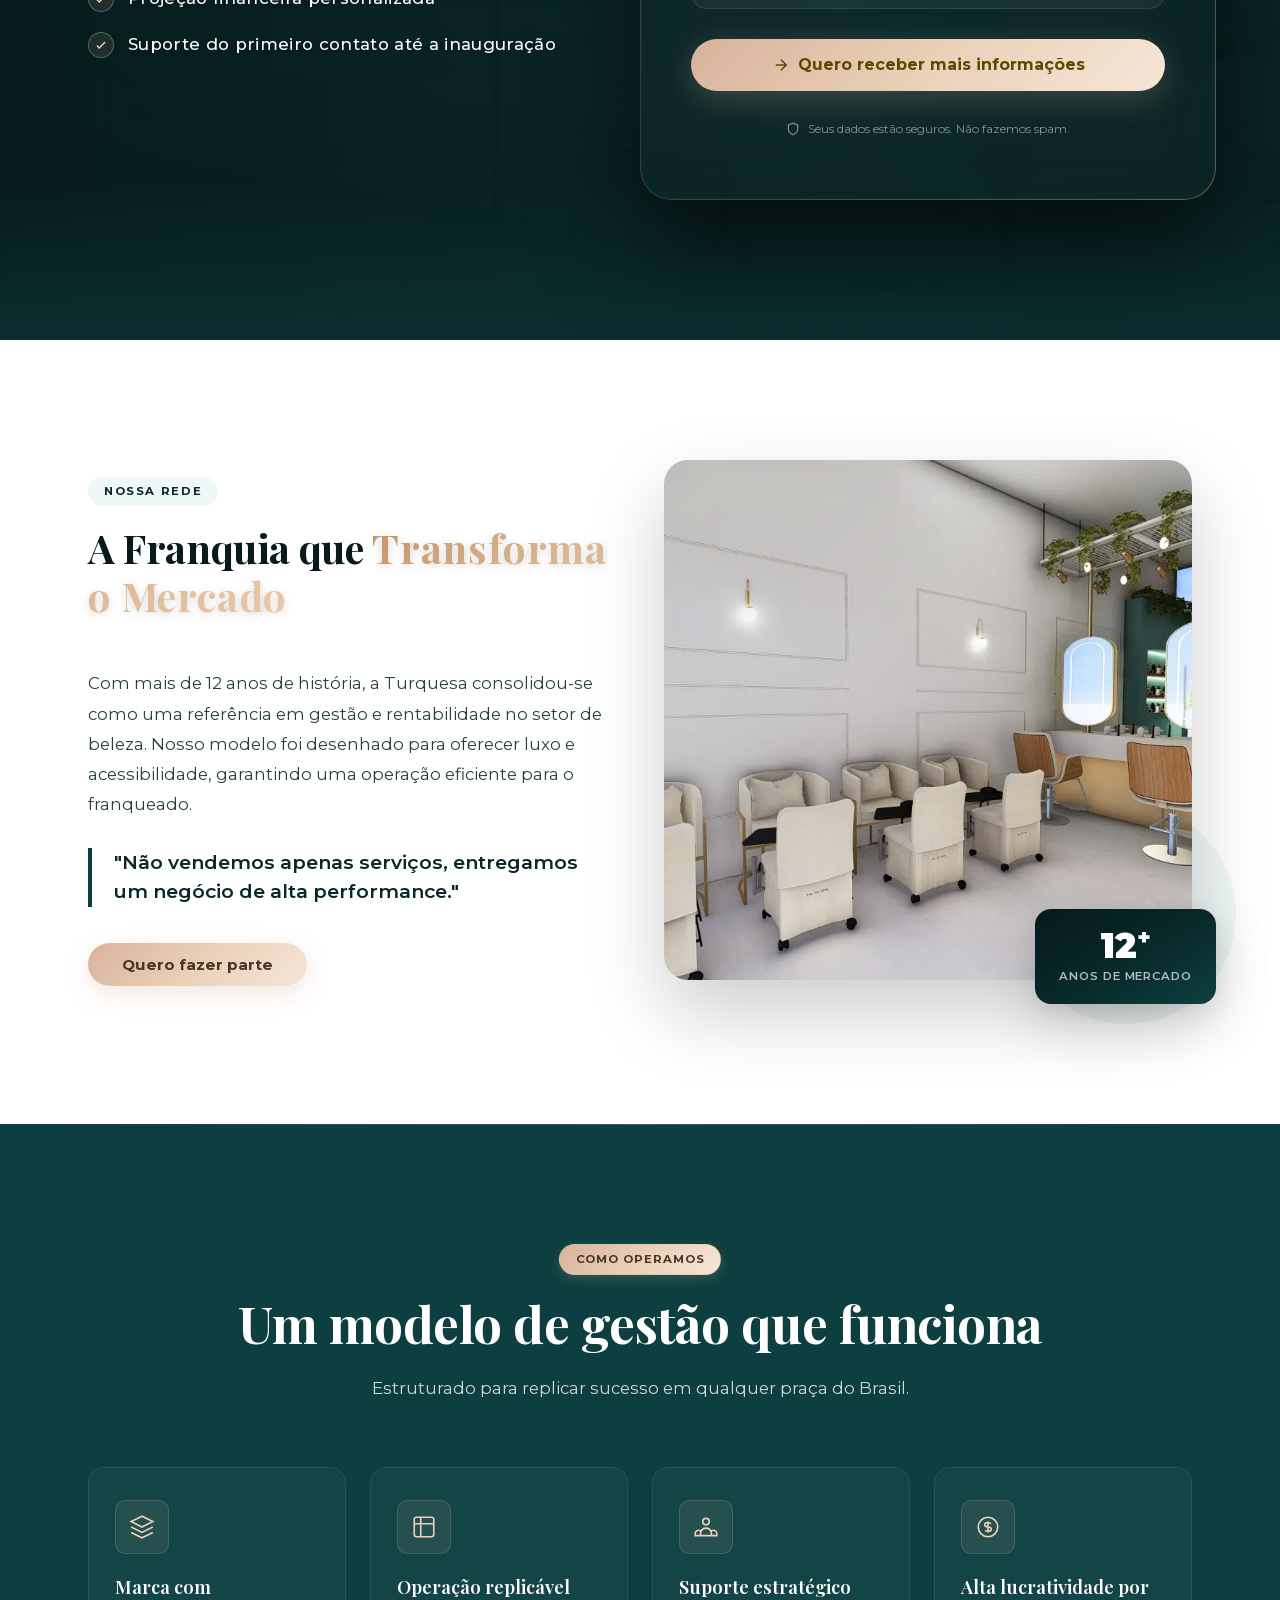
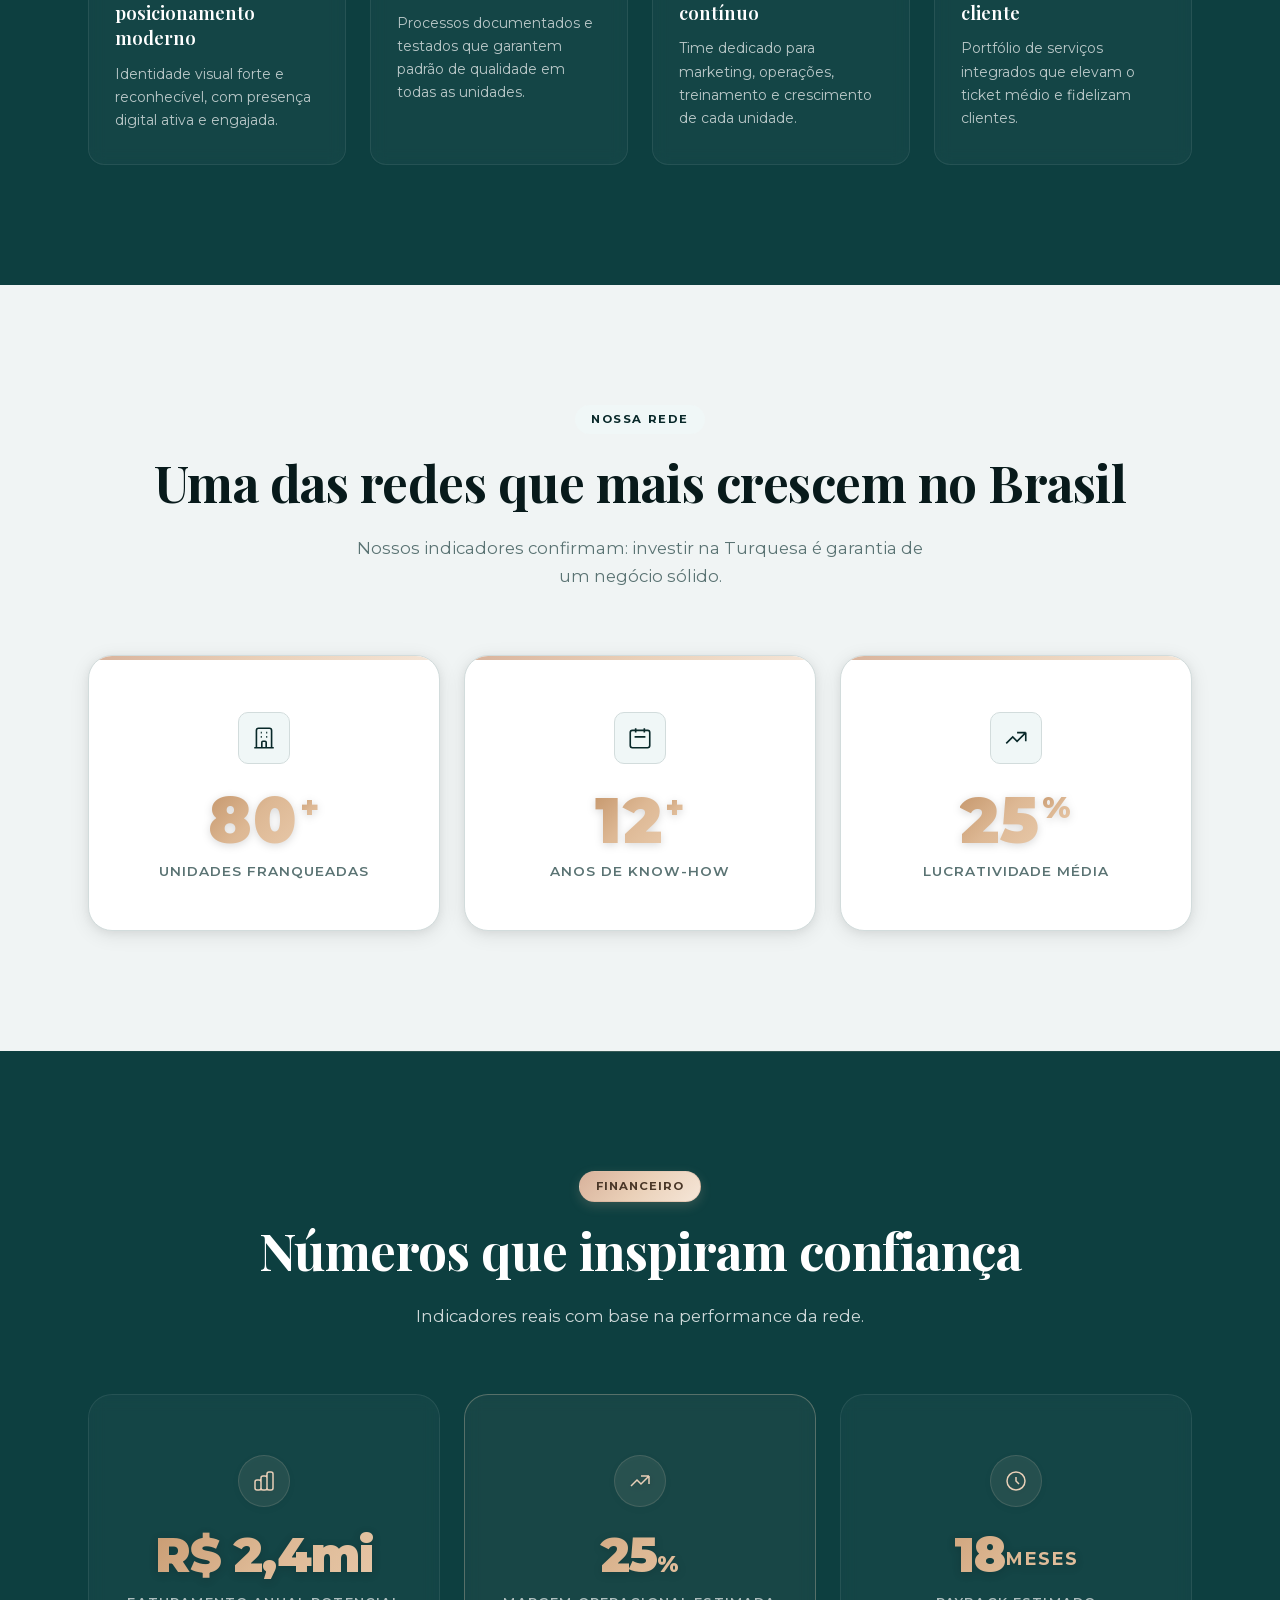
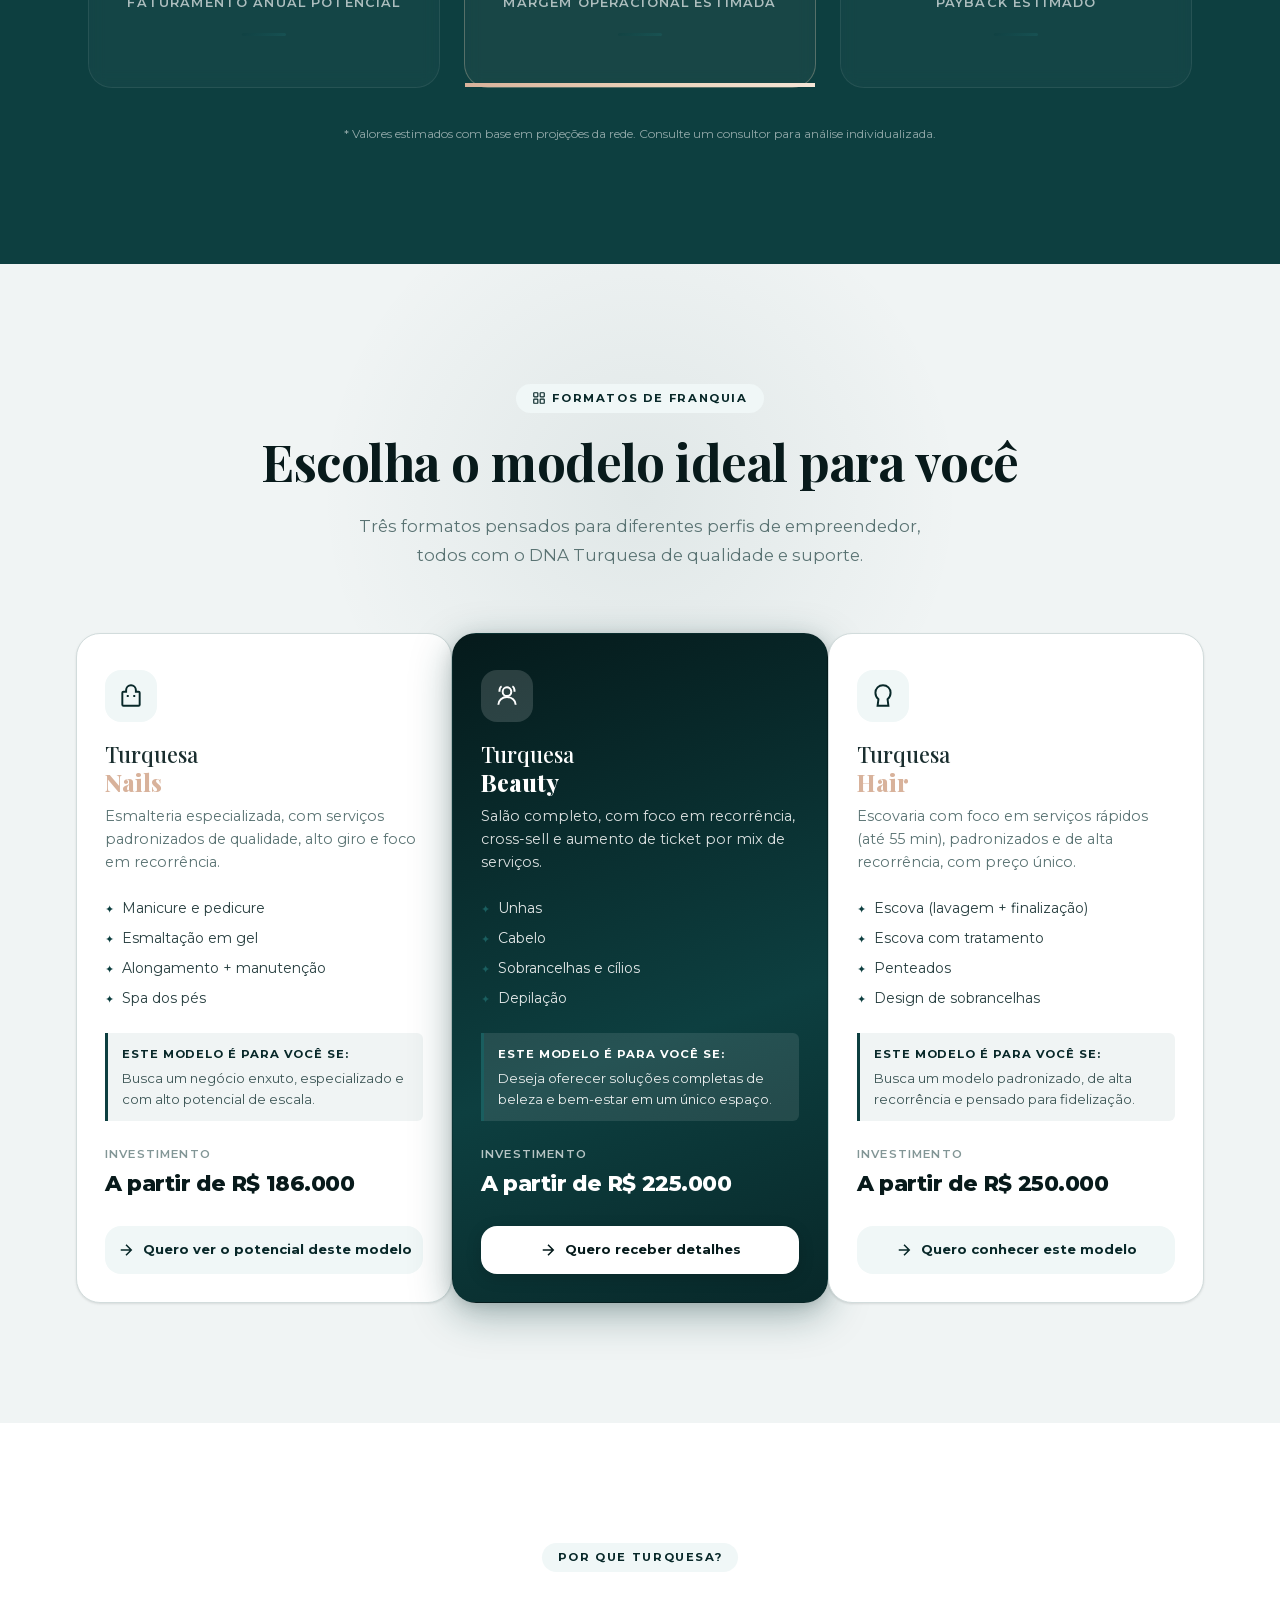
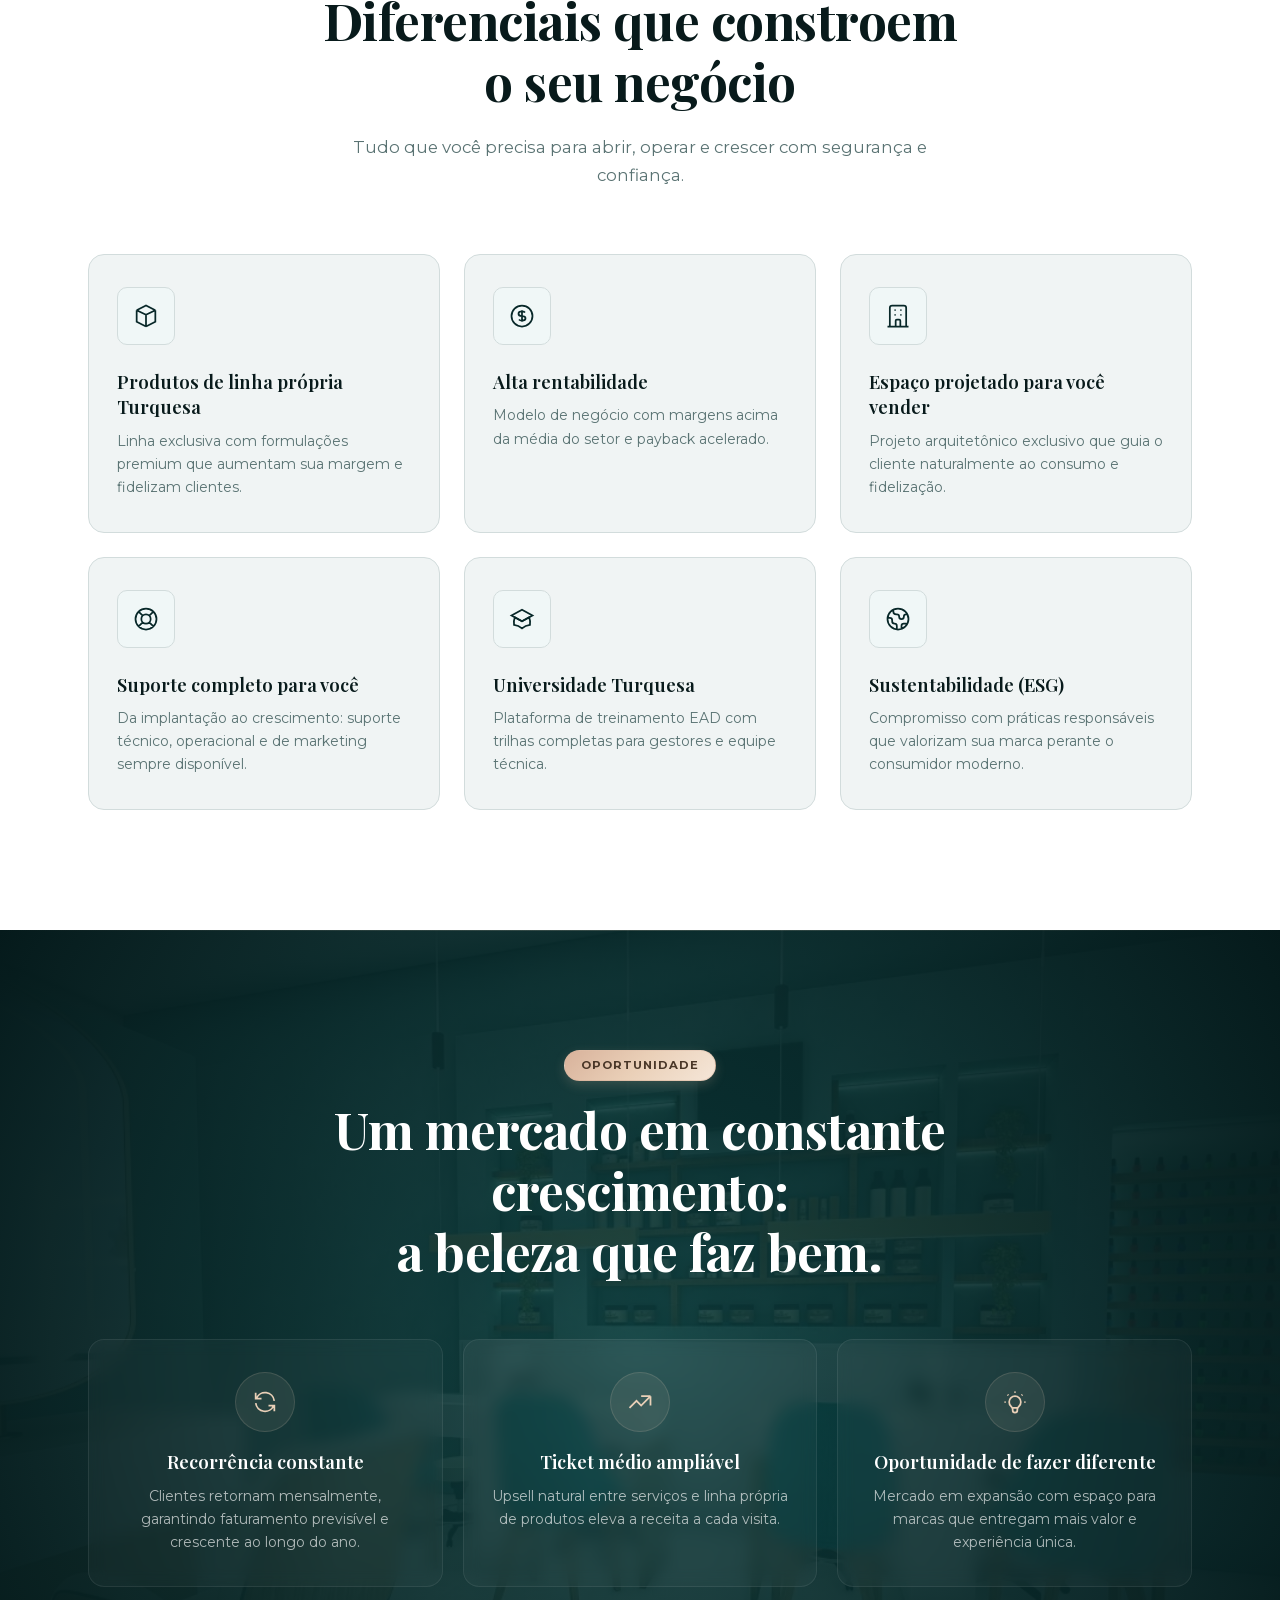
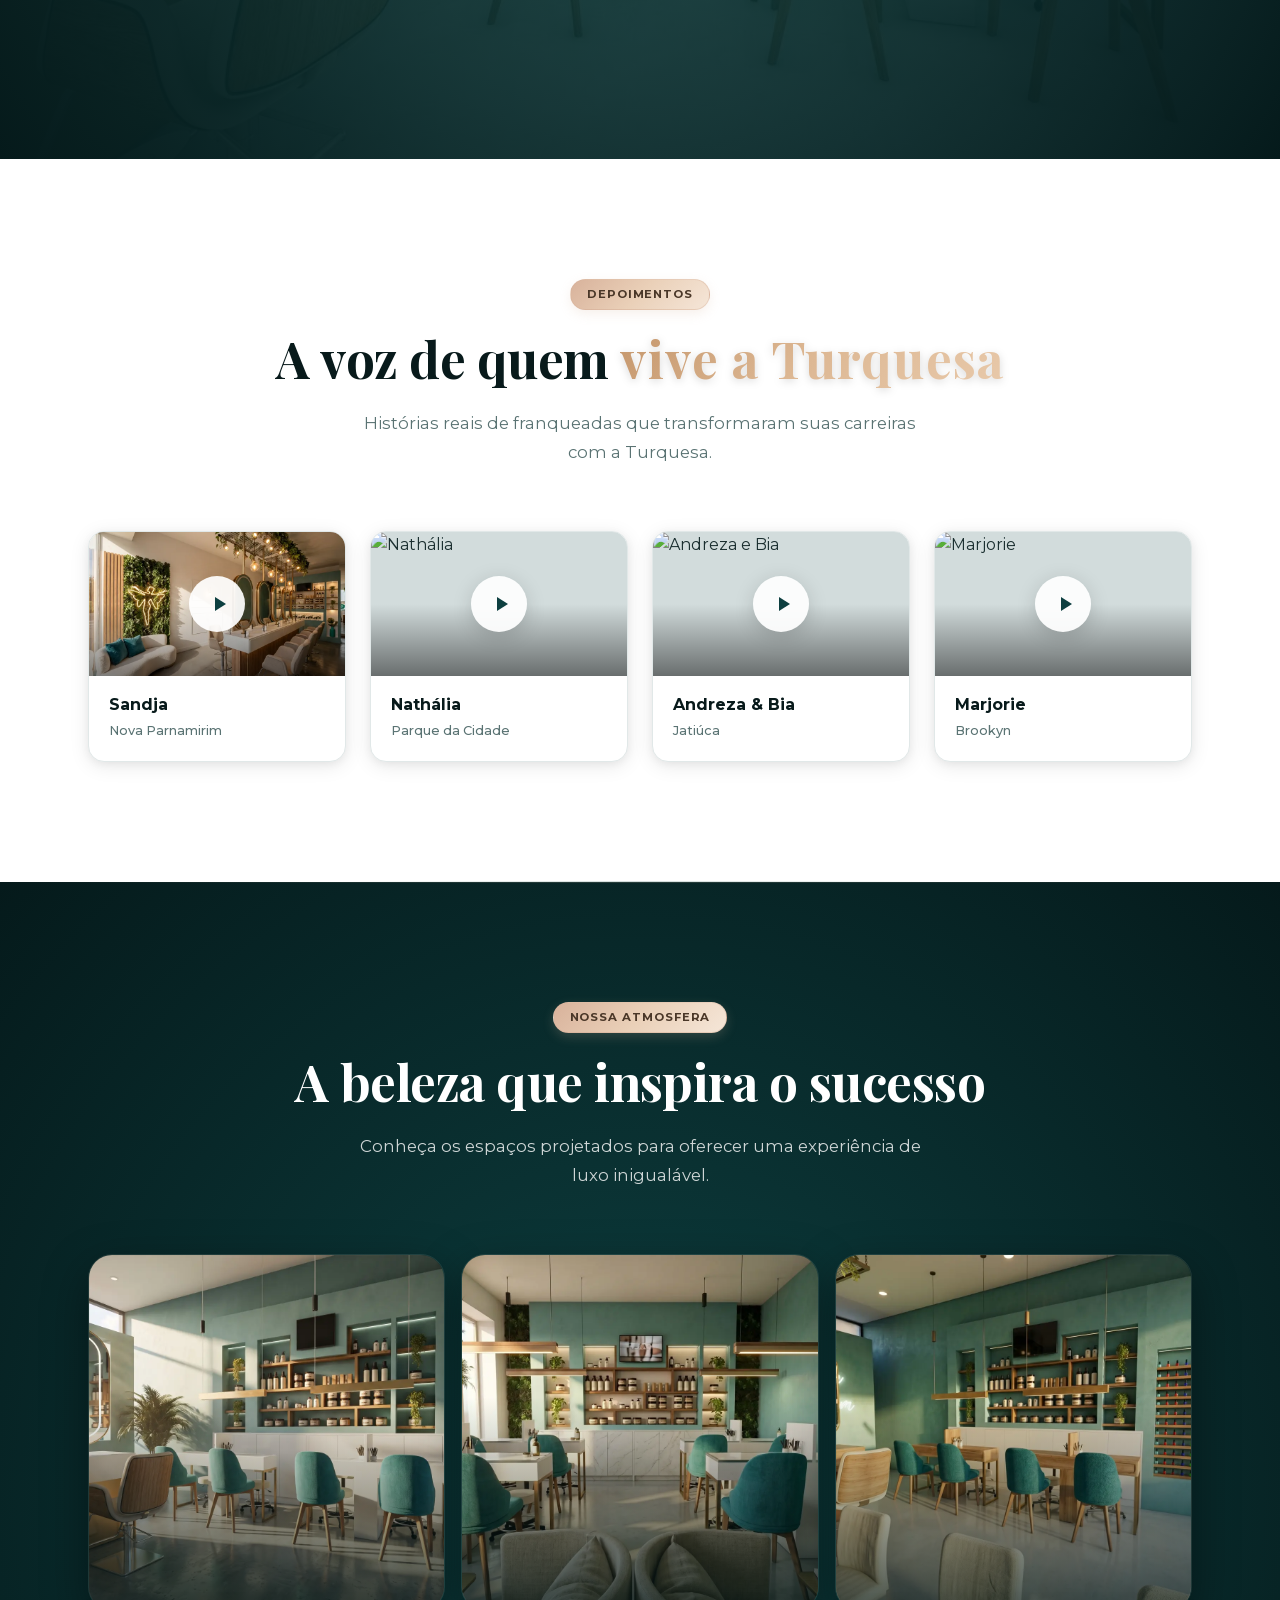
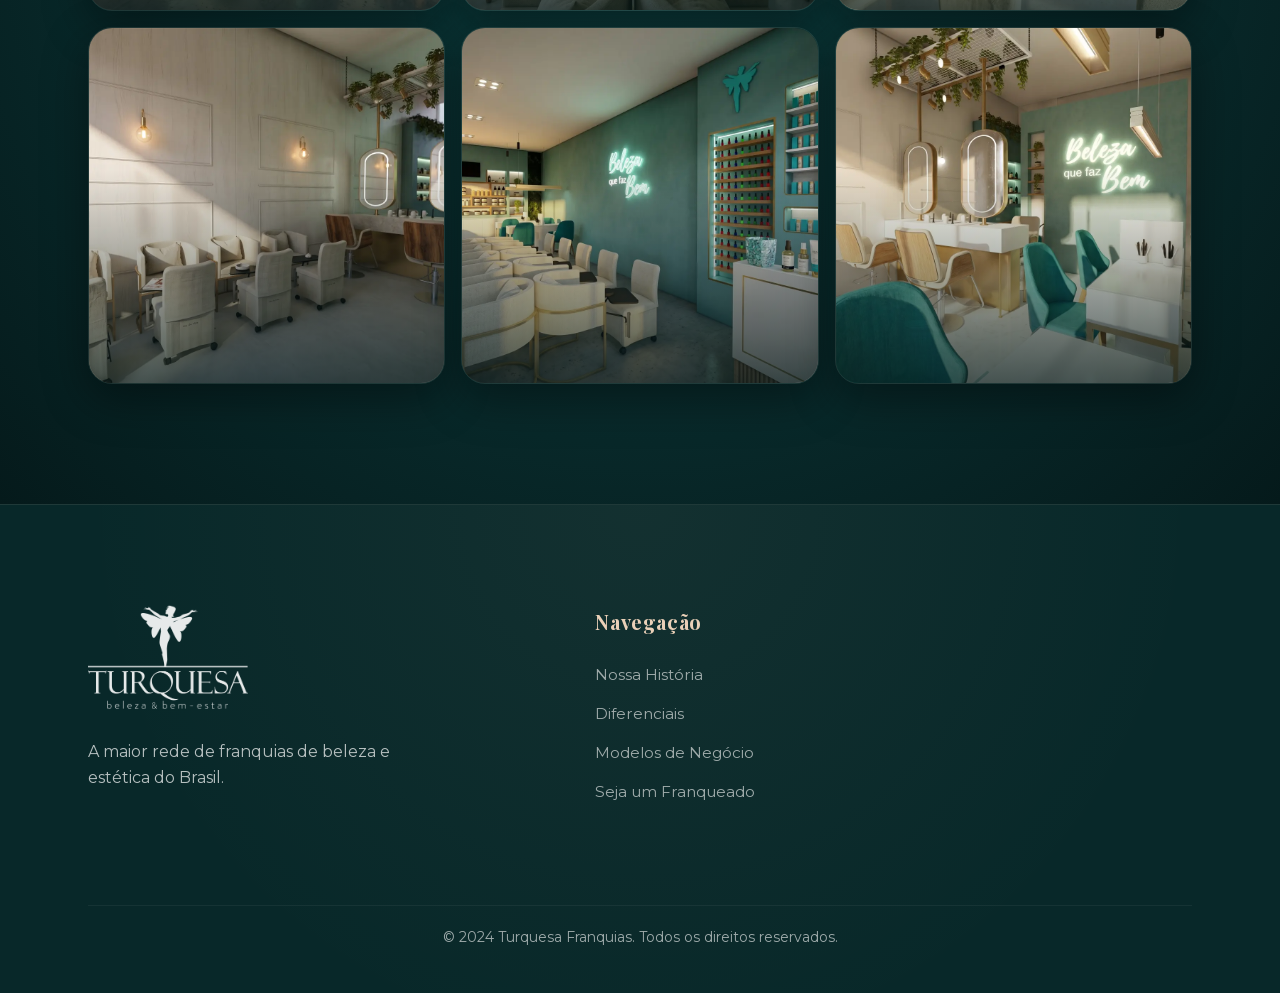
==== commit f6d5dd9d: "feat: atualiza página do quiosque e formulário" ====
--- a/index.html
+++ b/index.html
@@ -47,6 +47,7 @@
   </style>
   <link rel="preload" as="style" href="css/style.min.css?v=9" onload="this.onload=null;this.rel='stylesheet'">
   <noscript><link rel="stylesheet" href="css/style.min.css?v=9"></noscript>
+  <link rel="stylesheet" href="css/financeiros-fix.css?v=1">
   <link rel="stylesheet" href="css/hero-badges.css?v=10">
 
   <!-- Google Tag Manager (carregamento adiado: imediato na interação ou fallback ~3,5s) -->
@@ -97,7 +98,7 @@
           <div class="hero__divider" data-animate-hero><span></span></div>
           <div class="hero__stats" data-animate-hero>
             <div class="hero__stat">
-              <span class="hero__stat-value">R$ 1,5 mi</span>
+              <span class="hero__stat-value">R$ 2,4 mi</span>
               <span class="hero__stat-label">Faturamento anual</span>
             </div>
             <div class="hero__stat-divider"></div>
@@ -118,7 +119,7 @@
           <span class="hero__tag hero__tag--top" aria-hidden="true">+ 12 Anos</span>
           <span class="hero__tag hero__tag--bottom" aria-hidden="true">+ 80 Unidades</span>
           <figure class="hero__seal" aria-label="Selo ABF - Associação Brasileira de Franchising">
-            <img src="img/logo_abf.svg" alt="Selo ABF" width="72" height="101" loading="eager" decoding="async" fetchpriority="high">
+            <img src="img/logo_abf.jpeg" alt="Selo ABF" width="72" height="101" loading="eager" decoding="async" fetchpriority="high">
             <figcaption class="hero__seal-caption">Associada ABF</figcaption>
           </figure>
           <div class="hero__image-accent"></div>
@@ -371,7 +372,7 @@
             <div class="financeiros__top-icon highlight-gold" aria-hidden="true">
               <svg viewBox="0 0 24 24" fill="none" stroke="currentColor" stroke-width="1.5"><path d="M9 19v-6a2 2 0 00-2-2H5a2 2 0 00-2 2v6a2 2 0 002 2h2a2 2 0 002-2zm0 0V9a2 2 0 012-2h2a2 2 0 012 2v10m-6 0a2 2 0 002 2h2a2 2 0 002-2m0 0V5a2 2 0 012-2h2a2 2 0 012 2v14a2 2 0 01-2 2h-2a2 2 0 01-2-2z"/></svg>
             </div>
-            <span class="financeiros__value highlight-gold">R$ 1,5mi</span>
+            <span class="financeiros__value highlight-gold">R$ 2,4mi</span>
             <span class="financeiros__label">Faturamento anual potencial</span>
             <div class="financeiros__bar"></div>
           </div>
--- a/css/financeiros-fix.css
+++ b/css/financeiros-fix.css
@@ -0,0 +1,10 @@
+/* Ajuste para manter o indicador financeiro inteiro dentro do card. */
+.financeiros__card {
+  overflow: visible;
+}
+
+.financeiros__value {
+  font-size: clamp(2rem, 4vw, 3rem);
+  padding: 0 8px;
+  white-space: nowrap;
+}
